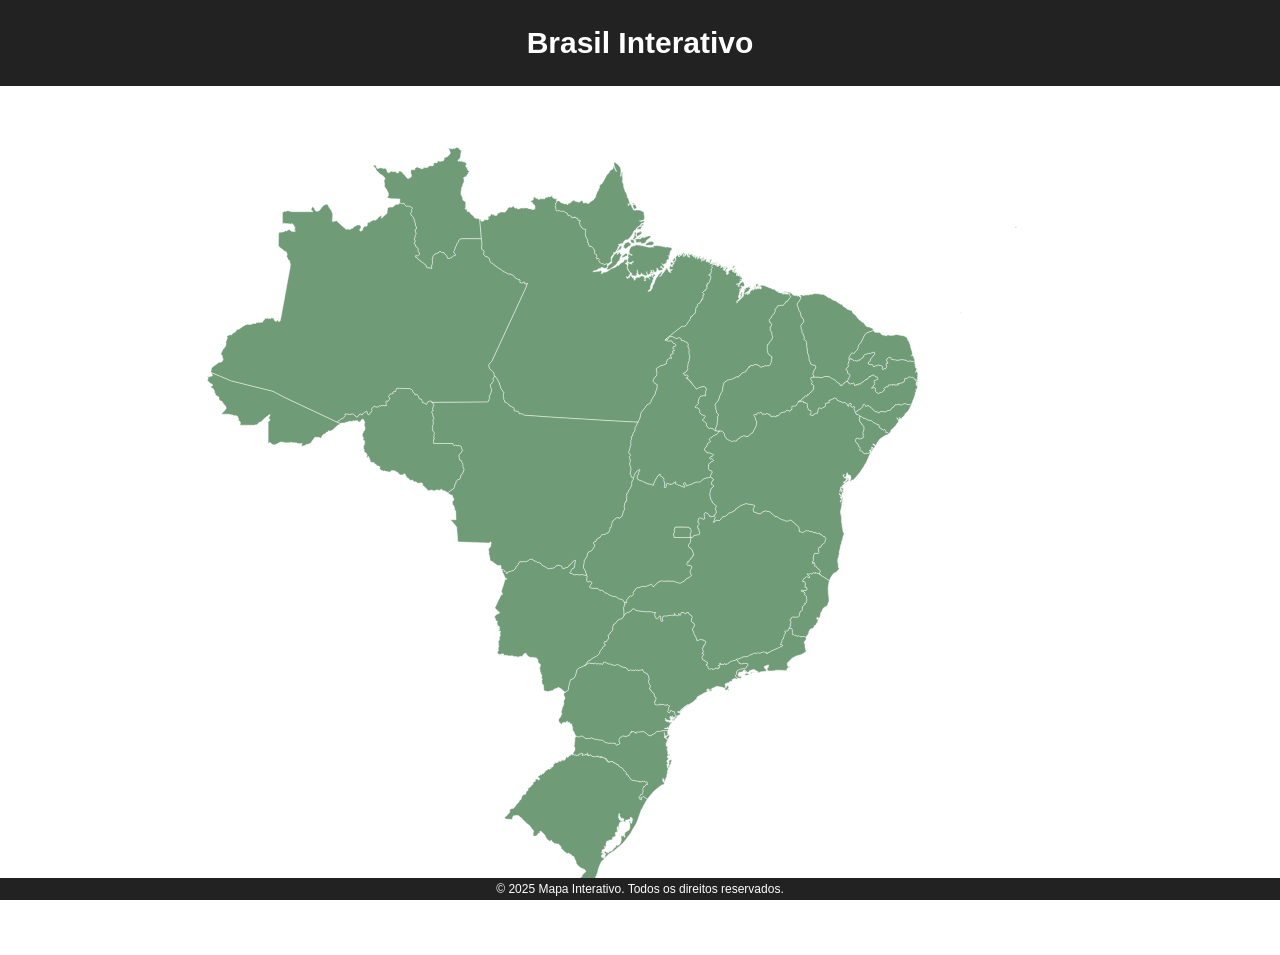
==== index.html @ a33f7a23 "Adicionando projeto no GITHUB" ====
<!DOCTYPE html>
<html lang="en">
<head>
    <meta charset="UTF-8">
    <meta name="viewport" content="width=device-width, initial-scale=1.0">
    <title>Projeto Interativo</title>
    <link rel="stylesheet" href="style.css">
</head>
<body>

    <header>
        <nav>
             <h1>Brasil Interativo</h1>
        </nav>
    </header>

    <main>
        <section class="mapa">
            <h2></h2>
        </section>

        <section class="mapas">
            <svg baseprofile="tiny" fill="#6f9c76" height="912" stroke="#ffffff" stroke-linecap="round" stroke-linejoin="round" stroke-width=".5" version="1.2" viewbox="0 0 1000 912" width="1000" xmlns="http://www.w3.org/2000/svg">
 <g id="features">
  <path d="M451.8 716.4l0 0.1 0.2 0 0.2-0.1 0.1-0.1 0.2-0.1 0.4-0.1 0.2 0 0.1 0.2 0.1 0.2 0.1 0.2 0.1 0.1 0.2 0 0.2 0 0.2 0 0.5-0.3 0.2-0.2 0.1-0.1 0.2 0 0.3 0.3 0.1 0.5 0.1 0.6 0.4-0.1 0.5-0.6 0.4-0.2 0.4 0.1 1 0.3 0.3 0 0.1-0.4 0-0.6 0-0.5 0.3-0.3 0.2 0.1 0.1 0.2 0.2 0.2 0.1 0.1 0.2 0 0.3-0.2 0.2-0.1 0.3-0.1 0.3-0.4 0.4-0.7 0.8 0.5 0.4 0.2 0.5 0 0.2 0.3-0.3 0.7-0.5 1.1 0.5 0 0.9-0.6 0.6-0.2 0.2 0.1 0.4 0.3 0.2 0 0.2-0.1 0.2-0.3 0.1-0.7 0.5 0.6 0.3 0.1 0.5 0 0.3-0.3 0.2-0.3 0-0.4 0.2-0.4 0.3-0.3 0.4-0.1 0.3 0.1 0 0.2-0.3 0.4-0.1 0.2-0.1 0.2 0.1 0.3 0.2 0.1 0.2-0.1 0.1-0.1 0.2 0.3 0.1 0.3-0.2 0.4-0.2 0.3 0 0.2 0 0.2 0.2 0.2 0.1 0 0.2-0.1 0.1-0.2 0.1-0.3 0.1-0.2 0.4-0.6 0 0.2 0.1 0.5 0.2 0.2 0.4-0.1 0.3-0.3 0.2-0.3 0.3-0.2 0.5 0 0.2 0.4 0.1 0.5 0.4 0.2 0.5 0 0.3 0.3 0.6 0.6 0.2-0.3 0.2 0 0.2 0.2 0.1 0.3 0.1 0.3 0.2-0.1 0.2-0.3 0.1-0.1 0.3 0 0.4 0.1 0.4 0.1 0.2-0.1 0.6-0.2 0.3-0.1 0.3-0.1 0.1 0 0.1 0 0.1 0.2 0.1 0.1 0.6 0.2 0.3 0 0.1-0.3 0.1-0.2 0.1-0.2 0.1-0.2 0.2-0.1 0.2 0 0 0.1 0 0.1 0 0.1 0.2 0.3 0.2 0.4 0.2 0.3 0.1-0.3 0-0.1-0.1-0.1 0-0.1 0.1-0.2 0.1 0 0.1 0.1 0.1 0.1 0.1 0.2 0.1 0.6 0.1 0.1 0.1-0.1 0.3-0.1 0.3 0 0.2 0 0.2 0.2 0.1 0.1 0.1 0.1 0.3-0.1-0.1-0.5 0-0.3 0.2-0.2 0.5-0.1 0.4 0.2 0.2 0.2-0.1 0.2-0.4 0.1 0 0.1 0.1 0.4 0.3 0.4 0.3 0.2 0.6-0.8 0.5-0.4 0.2 0.1 0.2 0.5 0.4 0 0.4 0 0.2 0.2-0.1 0.4 0 0.2 0.3 0 1.5 0 0.1 0 0 0.3 0.2 0.4 0.9 0.2 0.3 0.4-0.7 0-0.3 0-0.3 0.2 1.2 0.6 0.5 0.5-0.6 0.4 0.3 0.1 0.2-0.1 0.2-0.1 0.2-0.2 0.1 0.4 0.1 0.7 0.2 0.4 0.4 0.1 0.1-0.2 0.2-0.8 0.1 0.1 0.1 0.1 0.1 0.2-0.2 0.4 0 0.1 0.5 0.1 0.4 0.1 0.6 0-0.1-0.5 0.1-0.3 0.4 0 0.4 0 0.1 0.1 0.2 0.2 0.2 0.2 0.2-0.1 0.2-0.4 0.2-0.2 0.2-0.1 0.2 0.1 0.1 0.2 0 0.2 0.1 0.1 0.3 0.2 0.1 0 0.1-0.2 0.1-0.2 0.3-0.1 0.1 0.3 0.1 0.4 0 0.3 0.1 0.1 0.7-0.3 0.1 0.1-0.2 0.5 0 0.2 0.3 0.3 0.4-0.1 0.4-0.1 0.4-0.1 0.5 0.1 0.2 0.2 0.1 0.3 0.2 0.5 0.2 0.2 0.2 0 0.1 0 0.2 0.2 0.2 0.1 0 0.2 0 0.2 0.2 0.2 0.5-0.5 0.3-0.2 0.2 0.4 0.1 0.6 0.3 0.1 0.3 0 0.4 0.2 0 0.2 0 0.2-0.1 0.2-0.1 0.2 0.1 0.1 0.4 0.1 0.1 0.2 0.7 0.7 0.2 0.1 0.2 0 0.2-0.1 0.2 0 0.3 0.1 0.5 0.5 0.6 0.2 0.3 0.3 0.5 0.2 0.1 0.1 0 0.1 0 0.2 0.5 0.7 0.8 1.4 0.5 0.5 0.5-0.1 0.3 0.3 0.6 0.8 0.6 0.6 0.1 0.3 0 0.5-0.2 0.3 0 0.2 0.3 0.1 0.1 0.1 0.1 0.3-0.1 0.3 0.1 0.2 0.2 0.2 0.2-0.1 0.2-0.1 0.1-0.1 0.3 0.1 0.1 0.2 0.2 0.1 0.2-0.1 0.4 0.5 0.4 1.4 0.2 0.4 0.2 0.2 0.5 0.3 0.2 0.2 0.2 0.2 0.2 0.6 0.7 0.9 0.4 0.6 0 0.2 0.2 0.1 0.7 0.2 0.8 0.6 0.2-0.1 0.3-0.2 0.3 0 0.3 0 0.2 0.1 0.4 0.3 0.2 0.1 1.2 0 0.5 0.2 0.3 0.4 0.3-0.2 0.3 0 2 0.2 0.4 0.2 0.4 0.4 0.3 0.2 0.3 0 0.1-0.3 0-0.4 0.2-0.3 0.2 0.1 0.1 0.2 0 0.3 0.1 0.1 0.2 0 0.4 0.1 0.5 0.1 0.2 0 0.2 0 0.3-0.1 0.4-0.3 0.6-0.3 0.2 0.1 0.2 0.1 0.2 0.3 0.1 0 0.1-0.1 0.3-0.1 0.7-0.3 0.2 0 0.2 0.2 0.1 0.1 0.1 0.3 0.1 0.2 0.3 0.2 0.3 0.1 0.8 0 0.1-0.1 0.1-0.2 0.1-0.3 0.1 0 0.1 0.1 0.3 0.6 0.1 0.2 0.5 0.4 0.1 0.1-0.1 0.1-0.2 0.1 0 0.1 0 0.2 0 0.2 0.4 0.8-0.1 0.3-0.2 0.1-0.2 0.1-0.1 0-0.1-0.1-0.1 0-0.2-0.1-0.2-0.1-0.1 0-0.1 0-0.1 0-0.1 0.1-0.1 0.1-0.2 0.1 0 0.1-0.7 1.2-0.2 0.3-0.1 0.2-0.3 0-0.1 0.1-0.2 0.1-0.1 0.1-0.3 0.4-0.1 0.1-0.1 0-0.1-0.1 0-0.1 0-0.1 0-0.1-0.1-0.1-0.1 0.1 0 0.1-0.1 0.1 0 0.1 0 0.3 0 0.1 0.1 0.2-0.1 0.1-0.1 0.2-0.1 0.1-0.2 0.1-0.1 0.1 0 0.1-0.1 0.1 0 0.1-0.2 0.9 0 0.6 0.3 2.1 0 0.3-0.1 0.2-0.3 0.8-0.1 0.6-0.1 0.2-0.5 0.4 0 0.1 0 0.1 0 0.3 0 0.3 0 0.1-0.1 0.1-0.1 0.1-0.1 0-0.1-0.1-0.1 0-0.1 0.1-0.1 0.1-0.1 0.1-0.1 0-0.1-0.1-0.1-0.3-0.1-0.1-0.1 0-0.1 0.1-0.1 0.2-0.1 0.3-0.2 0.3-0.3 0.4-0.6 0.6-0.4 0.3-0.1 0-0.1 0.2 0 0.2 0.1 0.4 0 0.4-0.1 0.7 0 0.1 0 0.2 0 0.1 0.1 0.2 0.2 0.2 0.2 0.1 1.1 0.3 0.1 0.1 0.2 0.1 0.2 0.4 0.1 0.1 0.1 0 0.1 0 0.2-0.1 0.1-0.3 0-0.2 0-0.2 0-0.1-0.1-0.2-0.1-0.1 0-0.1-0.2-0.2-0.7-0.5-0.1-0.1 0-0.1 0-0.1 0.1-0.1 0.2-0.1 0.9-0.2 0.2-0.1 0.4-0.3 0.1 0 0.1 0 0.4 0 0.1-0.1 0.1-0.3 0.1-0.1 0.1-0.1 0.5 0.1 1.2 0.5 0.1 0.1 0.2 0.1 0.8 1 0.4 0.2 0.6 0.2 0.2 0 0.1 0.1 0.1 0.1 0.1 0.2 0.1 0.3 0.1 0.1 0.3 0-1.9 2.8-1 2-1.5 2.4-1.3 3-1 1.2-3.2 9-0.9 2.8-1.3 3.2-5.5 9.2-0.1 0.4-0.1 0.3-2.5 3.8-2.1 2.3-1.1 1.8-3.1 3.8-2.3 2.4-3.5 2.9-4.8 4.1-6.1 3.7-0.5 0.5-2.9 3.7-0.7 1.2-0.2 0.2-0.1-0.5 0.1-0.6 0.5-0.8 0.1-0.4 0.2-0.5 0.1-0.6-0.2-0.4-0.3-0.5 0.3-0.3 0.4-0.2 0.2-0.4-0.2-0.7-1.3-1.5 0-0.7 0.8-0.5 0.9 0.4 1.6 1.1 0.9 0 0.9-0.4 0.4-0.6-0.4-0.6 1-0.2 0.8 0 0.8 0 0.8-0.6 2.1-2.4 0.3-0.7 0.7-0.5 0.1-0.4 0.2-0.6 0.3 0.2 0.5 0.8 0.2-0.1-0.1-0.4-0.2-0.9 0.1-0.4 0.2-0.6 0.3-0.4 0.2-0.3 0.2 0.8 0.7 0.2 0.9-0.2 0.6-0.4 0.3-0.3 0.6-0.4 0.3-0.2 0.7-1.1 0.6-1.4 0.4-1.7 0.1-1.7-0.4-1.5 0.1-0.4 0.1-1 0.1-0.3 0.1-0.3 0.4 0.1 0.8 0.3 0.3-0.1 0.7-0.3 0.3-0.1 0.3 0 0.2 0.2 0 1.3 0.1 0.2 0.1 0.1 0.2-0.1 0.2-0.1 0.1-0.1 0-0.3 0.1-0.3 0.3-0.1 0.2-0.1 0.1-0.1-0.1-0.2-0.1-0.1-0.3 0.1-0.2-0.1-0.3-0.7 0.2-0.8 0.3-1 0.1-1-0.3-0.5-0.1-0.2 0-0.2 0.3 0.1 0.2 0.1 0.2 0 0.6 0 0.3-0.2 1.6-1.3 0.8-0.2 0.3-0.2 0.4-0.2 0.2-0.3 0.8-1.6 0.3-1.9-0.2-4.2-0.1-0.4-0.4-0.9-0.2-0.7-0.1-0.2 0-0.2 0.4-0.2 0.2 0 0.2 0 0.2 0.4 0.7 0.5 0 0.2-0.1 0.1-0.1 0.2 0 0.2 0.1 0.4 0.2 0.4 0.3 0.4 0.3 0.3 0.7-0.6 0.2-0.2-0.1-0.4-0.1-0.6 0.1-0.2 0.3-0.5 0.3-1.3 0-0.7 0-0.6-0.1-0.4-0.8-0.4-0.1-0.1-0.2-0.6-0.1-0.2-0.2-0.2-0.2 0-0.3 0-0.2 0.1-0.5 0.6-0.1 0.1 0 0.2 0 0.1 0.2 0 0.2 0.2 0.1 0.2 0 0.3-0.2 0.3-0.2 0.3-0.4 0.1-1.4 0-0.3 0-0.3 0.2-0.1 0.5-1.2-0.1-0.4 0-0.4-0.2-0.3 0.2-0.2 0.4-0.2 0.4 0 0.7 0 0.4 0.3 0.9-0.4-0.2-1-0.8-0.4-0.2-0.3-0.1-0.3-0.2-0.1-0.4 0-0.3 0-0.1 0.2-0.3 0.1-0.2 0.1-0.2 0.1-0.1 0.1-0.2-0.1-0.4-0.1-0.4-0.3-0.1-0.2 0.2-0.1 0-0.1-0.6-0.5-0.1-0.5 0.2-0.2 0.1-0.2 0.2-0.3-0.2-0.7-0.6 0.1-0.3-0.2-0.2-0.6-0.3-0.2 0-0.2 0-0.1 0-0.1-0.1 0.1-0.2 0.3-0.3 0-0.2 0-0.4-0.2-0.3-0.3-0.2-0.1-0.2 0-0.4 0.2-0.7 0-0.5-0.4 0.2-0.1-0.3 0-0.5-0.2-0.2-0.2 0.1 0 0.1 0 0.2 0 0.2-0.4 0.8-0.1 0.1 0.1 0.2 0.1 0 0.1 0.1 0 0.2-0.1 0.2 0 0.1 0 0.5-0.1 0.3-0.1 0.2-0.1 0.2 0 0.2 0.1 0.3 0 0.2 0 0.3-0.4 0.6 0.2 0 0.4-0.1 0.2 0 0.1 0 0.4 0.6-0.6 0.6 0.3 0.4 0.6 0.2 0.2 0.4 0.2-0.2 0.4-0.4 0.1-0.1 0.1 0.3 0.1 0.3 0 0.6 0.1 0.6 0.5 0 1-0.3 0.4-0.1 0.1 0.2-0.1 0.3-0.1 0.5-0.1 0.2-0.2 0.1-0.2 0.2-0.2 0-0.1 0-0.3-0.2-0.1-0.1-0.8 0.1-0.6 0.6-0.4 0.9-0.6 1.8-0.2 1 0 1 0.1 1 0.3 1.5 0.1 0.5-0.1 0.6-0.3 0.4-0.3 0-0.3-0.6 0.5-0.1 0-0.6-0.5-1.4-0.2-0.9-0.2-0.2-0.5 0-0.4 0.2-0.1 0.4 0 2.7 0.1 0.4 0.3 0.9 0 0.6 0 0.5-0.1 0.2-0.9-0.1-0.5 0-0.4 0.2-0.2 0.3-0.2 0.5-0.2 1 0.1 1.1 0.2 0.9 0.6 0.7-2.6 0.9-0.4 0-0.6 0.3-0.4 0.8-0.2 0.9 0 0.8 0.3 0.3 0 0.1-0.3 0.1-0.2-0.1-0.3-0.1-0.2 0-0.2 0.1-0.3 0.2-0.5 0.1-0.9-0.1-0.3 0-0.5 0.2-0.4 0.2-0.3 0.7-0.5 0-0.4-0.1-0.5 0-0.1 0.1-0.1 0.2-0.1 0.1-0.3 0.1-0.2 0.1 0 0.2 0.1 0.2 0.2 0.1 0.1 0.1-0.1 0.2-0.8 0.6-0.1 0.1-0.1 0.3-0.1 0.5 0.1 1.5 0 0.3-0.1 0.5 0 0.3 0.1 0.3 0.2 0.3 0.1 0.2-0.4 1.2 0 0.3-0.1 0.2-0.1-0.2-0.2-0.5-0.1-0.7-0.1-0.1-0.1-0.3-0.1-0.1-0.2 0-0.2-0.2-0.2-0.1-0.2 0.1-0.2 0.2 0 0.3 0.1 0.7 0.2 0 0.3-0.1 0.3 0.1 0.1 0.3-0.1 0.5-0.3 0.6-0.3 0.3-0.3 0.3-2.2 0.8-0.3 0.3-0.1 0.6 0 0.2 0.2 0.5 0 0.2 0 0.2-0.1 0.2-0.1 0.2 0 0.3-0.5 0 0 0.5 0.2 0.4 0.5-0.2 0.5 0.6 0.1 0.1 0.1 0.1 0.4 0.1 0.2 0 0.1 0.2 0.1 0.1 0.1 0.2-0.1 0.3-0.2 0-0.4-0.1-0.2 0.1-0.4 0.2-0.4 0.2-0.4 0.2-0.2 0.4 0 0.8-0.1 0.5-0.1 0.4 0.6-0.1 0.3 0.1 0 0.3-0.5 0.3 0.5 0.1 0.6-0.1 0.6-0.4 0.2-0.3 0.1-0.3 0.3-0.2 0.3-0.1 0.3 0 0.2 0.1 0 0.2-0.3 0.3-1 0.6-0.4 0.6 0.2 0.5 0.4-0.1 0.7-0.9 0.3-0.3-0.2 0.9-0.1 0.4 0.2 0.7 0 0.3-0.7 0.3-2 1.8-0.5 0.7-2.5 5.2-1.3 4.4-0.6 2.8-3 7.2-0.5 0.9-2 2.7-1.5 1.7-2.1 2-3.4 3-2.1 2.2-1.4 1.4-2.3 1.5-0.6 0.1-0.3-0.3-0.1-0.4-0.2-0.4-0.4-0.3-0.3 0-0.3 0.1-0.5 0-0.5-1 0-2.2 0.5-3.9-0.5-3.7 0-1.7 0.4-1.1 0.1-0.6 0-0.1 0.6-0.7 0.7-0.6 2.4-1.7 0.3-0.2 0.1-0.5 0.1-0.9 0.1-0.4 0.6-0.6 1.3-1 0.5-0.5 0.4-0.5 0.7-0.6 0.2-0.4 0.1-0.4-0.2-0.4-1.3-1.4-0.3-0.2-0.7-0.3-0.6-0.4-0.7 0-0.3-0.2-0.9-0.5-1.1-0.4-1.2-1.3-1.3-0.9-0.5-0.5-0.4-0.6-0.3-0.6-0.2-0.3-0.5-0.4-0.2-0.4-0.1-0.4-0.1-1.2-0.1-0.8-0.3-0.6-1-1.6-0.6-1.3 0-0.9-0.1-0.3-0.3-0.2-1.2-0.3-0.5-0.3-0.3-0.2-0.2-0.3-0.1-0.2-0.1-0.3-0.1-0.2-0.2-0.3-0.6-0.4-0.3-0.1-0.3-0.1-0.7-0.1-0.2-0.1-0.2-0.1-0.1-0.4-0.2-0.1-0.3-0.3-0.4-0.2-0.4 0-0.4 0.1-0.3 0.4-0.2 0.2-0.2 0-0.5-0.3-1-0.9-1.1-0.8-1.4-1.3-0.6-0.7-0.6-0.6-0.7-0.5-0.5-0.5-0.1-0.2-0.2-0.5 0-1-0.1-0.4-0.3-0.4-0.3-0.3-1-0.9-0.3-0.3-0.3-0.7-0.3-0.3-0.3-0.1-0.7 0-3.3-0.5-0.6-0.2-0.3-0.2-0.2-0.3-0.3-0.3-0.2-0.2-0.8-0.4-0.6-0.6-0.5-0.7-0.4-0.6-0.3-0.4-0.3 0.1-0.4 0.7-0.2 0.4-0.3 0.2-0.3-0.1-0.4-0.3-1-0.8-0.3-0.3-0.8-0.3-0.4-0.2-0.3-0.4-0.1-0.4-0.3-1-0.3-0.3-0.6-0.5-0.2-0.2-0.2-0.4-0.1-0.8-0.1-0.4-0.3-0.5-1.5-1.6-0.9-0.9-0.4-0.5-0.4-0.3-0.7-0.4-0.6-0.7-0.4-0.1-0.4 0.1-0.3 0.3-0.1 0.4 0.1 1-0.1 0.4-0.2 0.3-0.5-0.1-0.5-0.1-0.4 0.1-0.2 0.3-0.3 0.8-0.1 0.4-0.3 0.2-0.8 0.6-0.3 0.2-0.1 0.1-0.1 0.2-0.1 0.1-0.1 0.1-0.2 0.1-0.5 0-0.7 0.1-1.3-0.1-0.5 0.1-0.1-0.2-0.1-0.2 0-0.5 0.1-1 0-1.6 0.1-0.5 0.3-0.6 0.1-0.7-0.1-0.7-0.3-0.7-1.3-1-0.3-0.4-0.7-1.3-0.1-0.2-0.2-0.2-0.4-0.3-0.2-0.1-0.1-0.3-0.1-0.2-0.1-0.3-0.6-0.7-0.4-0.4-0.7-0.4-1.2-1-0.9-0.5-0.2-0.2-0.3-0.4-0.5-0.8-0.4-0.4-1-0.7-0.4-0.3-0.2-0.2-0.8-0.8-0.1-0.3-0.2-0.2-0.2-0.1-0.2 0-0.2 0-0.2-0.1-0.3-0.2 0-0.1 0.1-0.3-0.1-0.4-0.2-0.4-0.3-0.3-0.3-0.2-0.7-0.3-1.2-0.9-0.2-0.2-0.4-0.6-0.7-0.5-0.8 0-0.7 0.1-1-0.3-0.4 0.1-0.7 0.1-0.2 0.1-0.4 0.2-0.2 0-0.4-0.2-0.2 0-0.5 0.3-0.5 0.7-0.5 0.7-0.1 0.6-0.1 0.8-0.4 0.6-0.6 0.5-0.6 0.1-0.2 0-0.2-0.3-0.2-0.1-0.1 0.1-0.2 0.3-0.2 0-0.3-0.1-0.2-0.2-0.2-0.2-0.4 0-0.3 0.1-0.5 0.5-0.2 0.1-0.3-0.1-0.3-0.5-0.2-0.1-0.5 0-0.9 0.1-0.5 0-0.6-0.4-0.4-1.3-0.4-0.3-0.1-0.2 0.8-0.1 0.4-0.2 0.9-0.6 1.9-2.4 1.7-1.4 0.2-0.3 0.2-2.7 0.3-0.8 0.6-0.5 0.9-0.4 0.8-0.1 0.9 0 0.4-0.1 0.4-0.4 1.5-1.6 0.1-0.2 0.1-0.2 0.6-0.7 0.3-0.8 0.3-0.3 0.7-0.7 0.2-0.2 0.2-0.3 1.5-1.4 0.1-0.2 0.1-0.2 0.1-0.3 0.1-0.2 0.3-0.2 0.1-0.2 0-0.3 0-0.2 0.1-0.2 0.1-0.2 0.2-0.1 0.1-0.2 0.8-0.3 0.2-0.2 0.4-0.3 0.2-0.4 0.3-1 0.2-0.5-0.1-0.3 0-0.3 0.1-0.3 0.2-0.3 0.5-0.8 0.7-0.7 0.7-0.5 0.7-0.4 1.4-0.3 0.3-0.2 0.3-0.5 0-0.4 0-0.9 0.4-0.9 1.4-0.9 0.5-0.8 0.1-1.9 0.2-0.4 0.4-0.2 0.9-0.2 0.7-0.4 1.6-2.2 1.3-0.9 0.4-0.6 0-0.9 0-0.4 0-0.4 0.2-0.3 0.6-0.2 0.6-0.3 0.7 0 0.1-0.1 0.2-0.1 0.1-0.1 0-0.2 0-1.1-0.1-0.2-0.1-0.4 0.4-0.4 0.9-0.4 0.6 0.2 0.8 0.1 0.8 0.2 0.3 0.4 0.1 0.5 0.2 0.1 0.2-0.2 0.2-0.3 0.1-0.3 0.3-1.1-0.3-0.6-0.2-0.2-0.3-0.2-0.2 0-0.8-0.4-0.3-0.2-0.1-0.6 0.5-0.3 1.3-0.5 0.8-0.8 0.2-0.1 0.2-0.2 0-0.1 0.1-0.3 0.3-0.3 0.4 0.1 0.1 0.1 0 0.2 0 0.2 0.3 0.1 0.2 0 0.1-0.2 0-0.1 0.1-0.2 0.1-0.1 0.3-0.2 0.1-0.1 0.2-0.5 0.1-0.2 0.2-0.1 0.2 0.1 0 0.1 0.2 0.1 0.2 0 0.5-0.2 0.1-0.2 0.9-1 0.1-0.2 0.1-0.2 0-0.5 0-0.2 0.1-0.1 0.1 0 0.2 0 0.5-0.2 0.1-0.4 0-0.4 0.3-0.3 0.3 0 0.4 0.1 0.2 0.1 0.2-0.1 0.8-0.6 0.2-0.4 0.3-0.3 0.4-0.2 0.3 0.1 0.4 0.4 0.5 0.1 0.1-0.6 0.1-0.2 0.1 0 0.5 0 0.2-0.1 0.4 0.2 0.4 0 0-0.2-0.3-0.5-0.6-0.5-0.2-0.4 0.4-0.2 0.4 0.1 0.3 0.2 0.4 0.1 0.5-0.1 1-0.9 0.4-0.2 0.1-0.2 0.1-0.5 0.1-1 0-0.8 0.2-0.1 0.5 0 0.4-0.2 0.1-0.5 0.1-0.6 0.1-0.4 0.2-0.2 0.3-0.2 0.2-0.1 0.2 0.2-0.1 0.1-0.1 0.2 0 0.1 0.1 0 0 0.1 0.2 0.1 0 0.1 0.1 0 0.9-0.3 0.2 0 0.4 0.1 0.2-0.1 0.2-0.1 0.1-0.1 0-0.2 0-0.3 0-0.2 0.2-0.2 0.1 0 0.1 0.1 0.1 0.4 0.2 0.1 0.3-0.3 0.2-0.4 0.1-0.4 0.1-0.3 0.1-0.2 0.2-0.1 0.1 0 0.2 0 0.1 0.1 0.1 0 0.2 0.5 0 0.1 0.3 0.1 0.2 0 1.3-0.4 0.4-0.3 0-0.3-0.4-0.5 0.1-0.2 0.3-0.1 0.9 0 0.3 0 0.2 0.3 0 0.5 0.1 0.2 0.2 0 0.2-0.2 0.1-0.2 0-0.2 0-0.7 0.3 0.2 0.2 0.3 0.3 0.2 0.4 0 0.1-0.1 0.2-0.1 0.1-0.3 0-0.2 0.1-0.2 0.3 0 0.2-0.1 0.1-0.1 0.1-0.1-0.1-0.5 0.1-0.2 0.1-0.1 0.1-0.2 0.6-1.6 0.2-0.4 0.3 0.2 0.2 0.2-0.1 0.5 0.6 0.2 0.8-0.1 1.4-1.7 0.2-0.4 0.1-0.1 0.2 0 0.1 0.1 0.2 0.1 0.4-0.1 0-0.3-0.1-0.3 0-0.3 0.3-0.1 0.2 0.1 0.3 0.3 0.3 0 0.2-0.2 0.2-0.7 0.2-0.2 0.2 0.2 0.3 0.3 0.1 0.4 0.2 0.1z" id="BRRS" name="Rio Grande do Sul">
  </path>
  <path d="M348.5 121.2l2 21.9-18.1-0.1-5.1 0.2-0.5 0.2-0.1 0.1 0 0.2 0 0.2-0.2 0.2-0.1 0.2-0.2 0.2-0.4 0.2-0.2 0.1-0.2 0.1-0.2 0.2-0.1 0.1-0.1 0.2 0 0.3 0.1 0.2 0 0.2-0.1 0.2-0.7 1.2-0.8 0.9-0.1 0.2-0.1 0.2-0.1 0.2-0.2 0.4-0.1 0.2-0.1 0.7 0 0.2-0.1 0.2-0.7 1-0.3 0.3-0.1 0.2-0.1 0.2 0 1-0.1 0.2 0 0.2-0.3 0.6-0.2 0.4-0.3 0.6-0.1 0.2-0.1 0.4 0 0.3-0.3 0.3 0 0.2-0.1 0.2-0.2 0.8 0 0.1 0.1 0.2 0.1 0.4 0.1 0.2 0.1 0.2 1.2 1.3 0.1 0.1 0.1 0.2 0 0.3 0 0.2 0 0.2 0 0.2-0.2 0.1-0.1 0.2-0.2 0.1-0.2 0-0.7 0.2-0.6 0.2-1.3 0.4-0.1 0.1-0.1 0.2-0.1 0.2-0.1 0.1-0.1 0.1-0.1 0.2 0 0.1-0.1 0.4-0.1 0.2-0.1 0.2-0.2 0.1-0.2 0-0.6-0.1-0.4 0.1-0.3 0-0.2 0 0 0.1-0.1 0.1-0.2 0.1-0.1 0.1-0.2 0.1-0.2 0-0.5-0.1-1.3-0.1-0.2-0.1-0.2-0.2-0.1-0.2 0-0.3 0.1-0.4-0.1-0.1-0.1-0.2-0.1-0.1-0.1-0.5-0.6-1-0.1-0.2-0.6-0.5-0.5-0.5-0.3-0.2-0.2-0.2-0.2-0.1-0.2-0.2-0.1-0.3-0.2-0.5-0.1-0.2-0.2-0.1-0.3-0.1-0.8 0-0.2 0-1.1-0.3-0.2-0.1-0.1-0.1-0.4-0.4-0.1 0-0.1-0.1-0.2-0.1-0.3 0-0.2 0-0.7 0.1-0.2 0-0.4 0-0.1 0-0.1 0-0.1 0.1-0.1 0.1-0.1 0.4-0.1 0.2-0.1 0.2-0.1 0.1-0.2 0.1-0.1 0.1-1.6 0.6-0.8 0.2-0.2 0.1-1.4 0.7-0.2 0.1-0.1 0.2-0.1 0.1-0.2 0.4-0.1 0.2-0.1 0.1-0.4 0.4-0.2 0.2-0.1 0.1-0.1 0.2-0.1 0.7-0.2 1.2 0 0.2-0.5 0.9-0.1 0.5 0 0.2 0 0.5 0.4 1.6 0.1 0.2-0.1 0.2-0.1 0.2-0.1 0.2-0.1 0.1 0 0.3 0 0.2 0.1 0.7-0.1 0.3-0.3 1.3-0.6 1.3 0 0.2 0 0.3 0.4 2.1 0 0.3-0.2-0.1-0.2 0-0.4-0.1-0.8-0.2-0.5 0-0.1 0-0.2-0.1-0.2-0.1-0.3-0.4-0.1-0.1-0.2-0.1-0.4 0.2-0.9 0.4-0.1 0-0.2 0-0.1 0-0.2 0-0.1 0-0.1-0.1-0.1-0.1-0.1 0-0.1-0.2-1.1-2.5-0.1 0-0.2-0.2-0.1-0.1-0.1 0-0.1-0.1-0.2 0-0.2-0.1-0.1-0.3-0.4-0.6-0.2-0.4-0.2-0.2-0.1-0.1-0.9-0.5-1.2-0.9-0.2-0.1-0.2-0.1-0.4 0-0.2-0.1-0.2-0.1-0.1-0.1-0.8-1.3-0.3-0.2-0.3-0.1-0.2 0-0.3-0.2-0.4-0.2-1.4-1.4-0.4-0.7-0.3-0.3-0.1-0.1-0.2-0.1-1-0.3-0.2-0.1-0.1-0.1 0-0.1-0.1-0.3 0-0.3 0-0.3 0.1-0.7 0-0.2 0.1 0 0.2-0.1 0.2 0 0.8 0.3 0.2 0 0.4 0.2 0.2 0.1 0.2 0 0.2-0.1 0.1-0.2 0.2-0.3 0.1-0.2 0.4-0.2 0.1-0.1 0.4-0.5 0.1-0.2 0.1-0.2 0-0.3-0.3-1.8-0.2-0.2-0.1-0.1 0-0.1-0.5-0.3-0.1-0.1-0.2-0.2-0.1-0.2 0-0.4 0.2-0.9 0-0.6-0.1-0.5-0.1-0.3-0.1-0.3-0.5-0.8-0.2-0.2-0.2-0.2-0.6-0.2-0.2-0.2-0.2-0.1-0.2-0.3-0.2-0.4-0.3-1.3-0.2-0.4-0.3-0.4-0.2-0.3-0.5-0.5-0.2-0.2-0.1-0.5 0-0.4 0.1-0.2 0.2-0.1 0.2-0.1 0.2-0.1 0.1-0.2 0.4-1.1 0-0.2-0.1-0.3-0.5-0.6-0.1-0.2-0.1-0.3 0-1.4 0-0.2 0.1-0.3 0.5-0.8 0.1-0.2 0.1-0.2 0-0.3-0.3-1.1 0.1-0.2 0-0.2 0.1-0.2 0.2-0.1 0.3-0.3 0.1-0.2 0.1-0.1 0.2-0.4 0.1-0.5 0-0.2-0.1-0.4-1-2.8-0.2-0.4 0-0.3 0.1-0.2 0.1-0.2 0.2-0.1 0.2-0.2 0.3-0.1 0.3-0.3 0.5-0.3 0.3-0.4 0-0.4-0.2-0.6-0.9-1.8-0.2-0.4-0.1-2-0.1-0.4-0.6-1 0-0.3-0.1-0.2 0-0.6-1.2-3.6 0-0.2 0-0.3 0-0.2-0.2-0.4-0.4-0.4-0.4-0.3-0.2-0.2-0.2-0.1-0.2-0.1-0.3-0.2-0.2-0.3-0.3-0.4-0.4-0.7-0.7-1 0-0.3 0.1-0.3 0.3-0.3 0.1-0.2 0.2-0.7 0.1-0.2 0.6-0.3 0.1-0.2 0-0.2-0.1-0.7-0.3-0.8 0-0.2 0-0.3 0.1-0.2 0.2-0.2 0.5-0.7 0-0.2 0.1-0.3-0.1-0.2-0.1-0.2-0.1-0.3-0.3-0.1-0.2-0.2-0.7-0.2-1.2-0.7-0.5-0.2-0.3 0-0.7 0-0.2 0-0.4-0.1-0.3 0-0.2 0-0.4 0.1-0.3 0-0.3 0-0.6-0.3-0.3-0.2-0.5-0.3-0.7-0.8-0.3-0.3-0.1-0.3-0.1-0.2 0-0.5-0.1-0.2-0.2-0.1-0.5 0-0.3 0-0.3 0.1-0.6 0.2-0.2 0.1-0.2 0-0.3 0-0.5 0-0.3-0.1-0.6-0.4-0.7-0.7-0.2-0.2-0.1-0.2 0.2-0.6 0.1-0.3-0.1-1.4 0.1-0.3 0.2-0.6 0-0.1-0.1-0.2-0.4-0.2-2.5-0.1-1.3-0.2-0.6 0-1.6 0-0.4 0-1.3 0.1-1.3 0-2.4-0.6-1.2-0.2-0.3 0.1-0.1 0-0.4-0.1-0.1-0.4-0.1-0.4 0.2-0.5 0.8-1.4 0.1-0.4 0-1.1 0.2-0.5 0-0.2-0.1-0.2-0.2-0.4-0.4-1.1-0.1-0.3-0.7-1.4-0.6-1-0.1-0.3-0.4-0.5-0.3-0.3-0.7-1.3-0.1-0.2-0.5-0.6-0.4-0.7 0-0.3 0-0.5 0.2-1.7-0.1-0.6 0-0.3-0.2-0.9-0.3-1.6 0-0.5 0.2-0.4 0.6-0.7 0.1-0.4 0.1-0.3 0-0.8-0.4-0.6-0.2-0.3-0.8-0.7-1.1-1.3-0.1-0.1-0.4-0.2-0.3-0.3-0.7-0.2-0.5-0.3-0.1-0.1-0.2-0.1-0.1 0-1.9-1.5-0.7-1.1-0.2-0.1-0.2-0.2-0.2-0.3-0.3-0.2-0.6-0.5-0.4-0.5-0.1-0.1-0.1-0.1-0.2-0.5-0.2-0.5-0.3-0.5-0.3-0.8-0.1-0.4-0.3-0.3-0.5-0.3-0.4-0.1-0.1-0.1-0.2-0.2-0.3-0.4 0-0.4 0-0.5 0.2-0.3 0-0.1 0.3-0.2 0.5 0 0.4-0.1 0.9 0.5 0.8 0.8 0.2 0.2-0.4 0.1-0.1 0-0.1 0-0.2 0 0.1 0.2 0.1 0.1 0.1 0.1 0 0.1 0.1 0.1 0 0.1 0.1 0 0.1 0.1 0 0.2 0.1 0 0.1 0.1 0 0.2 0 0.2 0.1 0.1 0.1 0.2 0.1 0.1 0.2 0.1 0.2 0.1 0.5 0.2 0.2 0 0.3-0.1 0.2 0 0.3-0.1 0.1 0 0.3-0.1 0.4-0.2 0.1-0.1 0.1 0 0.2-0.1 0.1 0.1 0.1 0 0-0.1 0-0.1 0.8-0.1 0.1 0 0.2 0 0.1 0 0 0.1 0.1 0.1 0 0.1 0 0.1 0.1 0 0.2-0.1 0.3-0.1 0.1-0.1 0.1 0 0.1 0.1 0.2 0 0.1 0 0.2 0.1 0.2 0 0.1 0.1 0.1 0.1 0.1 0.1 0.2 0 0 0.1-0.1 0.2 0 0.1 0 0.1 0.1 0 0.1 0.1 0.2 0 0.1-0.2 0.2 0 0.1-0.1 0.1 0-0.1-0.1-0.1-0.1-0.1-0.1 0-0.2 0.1-0.1 0.1-0.1 0.1 0 0.1 0.1 0.1 0 0.1 0.1 0.2 0.1 0.1 0 0.2 0 0.1 0 0.1 0.1 0.2 0.1 0.3 0.1 0.1 0 0.1 0.1 0.1 0 0.1 0 0.2 0 0.1 0 0.1-0.1 0.1-0.1 0.4 0.3 0 0.1 0 0.2 0.1 0.2 0.1 0.1 0.1 0 0 0.1 0.3 0.7 0.3 1.4 0.3 0.8 0.6 0.6 0.3 0 0.2 0.3 0.3 0.1 0.5-0.1 0.4-0.3 0.1 0 0.1-0.1 0.4-0.3 0.3-0.3 0.1-0.1 0.3-0.1 0.5-0.2 0.2-0.2 0.4 0 0.8 0.3 0.4 0.1 0.7 0 0.6-0.1 0.4-0.1 0.2-0.1 0.2 0 0.9 0.2 1.4 1.2 0.9 0.4 0.2 0.1 0.3 0 0.3-0.1 0.4-0.3 0.2-0.3 0.1-0.1 0.1-0.3 0.2-0.4 0-0.5 0.3-0.3 0.3-0.1 0.3 0 0.5 0.2 1.3 0.7 0.7 0.7 1.2 1.6 1.2 0.9 2.2 2.6 0.2 0.4 0.3 0.3 0.2 0.2 0 0.1 0.2 0.1 0.1 0.1 0.2 0.2 0.1 0.1 0.3 0.1 0.3 0.1 0.4 0 0.4 0 0.3 0 0.2-0.1 0.1-0.1 0.1-0.1 0-0.1 0-0.1 0.4-0.4 0.1 0 0.2 0 0.1 0 0.2-0.1 0.2 0 0.2 0 0.2-0.1 0.2-0.3 0.2-0.3 0.1-0.2 0.1-0.3 0-0.2 0.2-0.1 0.1-0.4 0-0.1-0.1-0.2-0.1-0.8 0-0.6-0.1-0.3-0.2-0.1-0.1-0.2-0.1-0.2 0-0.5 0.1-0.2 0-0.2-0.2-0.1-0.1-0.3-0.1 0 0-0.1 0-0.3 0-0.3 0-0.2 0.2-0.2 0.1-0.1 0.2-0.2 0.1-0.1 0-0.2 0-0.2 0-0.1-0.2-0.2-0.1-0.1 0.1-0.3 0.1-0.1 0.2-0.3 0.2-0.1 0.2 0 0.2 0.1 0.3 0 0.2-0.1 0.2 0 0.3-0.1 0.1 0 1.1 0.2 0.3 0.1 0.1 0.1 0.2 0.1 0.2 0 0.1 0 0.1 0 0-0.1 0-0.1 0-0.2 0.2-0.1 0.1-0.2 0-0.3-0.1-0.2-0.1-0.2 0-0.2 0.1-0.1 0.1-0.1 0.1-0.2 0.1-0.1 0.3-0.1 0.1-0.1 0.3 0 0.2 0 0.2-0.2 0.1-0.1 0.2-0.1 0-0.2-0.1-0.1 0.1-0.1 0.1-0.1 0.1 0 0.1-0.1 0.2 0 0.1 0 0.4 0 0.3 0.1 0.2 0.2 0.1 0 0.3 0 0.2 0.2 0.2 0.2 0.3 0.1 0.4 0.2 0.2 0 0.5 0.1 0.1 0 1.3 0.5 0.1 0.1 0.2 0.1 0.1 0.1 0.3 0 0.4 0.1 0.2 0.1 0.3 0 0.2-0.2 0.2-0.2 0.1-0.2 0.1-0.1 0.1-0.1 0.3 0 0.1 0 0.2-0.3 0-0.2 0.3-0.2 0.3 0.1 0.1-0.1 0.2-0.1 0.2-0.1 0.3-0.1 0.1 0 0.2 0 0.1 0.1 0.2 0.2 0.1 0.1 0.1 0.2 0.3 0.1 0.1 0 0.3-0.1 0.1-0.2 0.1 0 0.4-0.1 0.2 0 0.2 0 0.1-0.1 0.3-0.2 0 0.1 0.1 0 0.2 0.1 0.1 0 0.2-0.2 0.1-0.2 0.2-0.3 0.1-0.2 0.1-0.2 0.1-0.2 0.1-0.1 0.1-0.1 0.1-0.1 0.1-0.1 0.1 0 0.1 0 0.1-0.1 0.1 0 0.4 0 0.1 0 0.1 0.1 0.1-0.1-0.1-0.1 0-0.1 0.1 0 0.2 0.1 0.1 0 0.2 0 0.1-0.1 0.1 0 0.5 0.2 0.1 0.1 0.1 0.1 0.1 0 0.1-0.1 0.1-0.1 0.1 0 0.3-0.1 0.1 0 0.2 0.1 0.2 0 0.2 0 0.2 0 0.3-0.1 0.1-0.1 0.2-0.1 0.1-0.2 0.2-0.1 0.1-0.2 0.2-0.4-0.1-0.5-0.1-0.5 0.1-0.2 0-0.1 0.1-0.2 0.1-0.3 0.1-0.1 0-0.1 0.1 0 0.7-0.3 0.4-0.1 1.2 0.1 0.1 0 0.3 0.1 0.1 0.1 0.1 0 0.5-0.3 0.1-0.1 0.2-0.1 0.3-0.3 0.1 0 0.1-0.1 0.1 0 0.1-0.1 0-0.1-0.2-0.1-0.2-0.3-0.2-0.2-0.1-0.1-0.1 0-0.2-0.2 0.2-0.3 0.3 0 1.2 0.1 0.4 0.1 0.7 0.4 0.3 0 0.1 0 0.2 0.2 0.1 0.1 0.4-0.1 0.2-0.3 0.2-0.1 0.1 0 0.2-0.1 0.4 0 0.1 0 0.1-0.1 0.6-0.1 0.3 0.1 0.3 0.1 0.2-0.1 0.2-0.1 0.2-0.2 0-0.2 0.4-0.5 0.2-0.1 0.2 0 0.1-0.2 0-0.4-0.1-0.4 0.1-0.4 0.1-0.2 0.1-0.1 0-0.1 0.4-0.9 0-0.1 0.3 0 0.2 0 0.4-0.1 0.4-0.1 0.4-0.3 0.1-0.1 0.3-0.1 0.1 0 0.3-0.1 0.3 0 0.2-0.1 0.2-0.1 0.2-0.2 0.2-0.3 0.1-0.1 0.3-0.2 0.2-0.2 0.1-0.1 0.2-0.2 0.7-0.8 0.1-0.2 0.1-0.1 0.1-0.1 0.3-0.4 0.2-0.5 0.2-0.1 0.1-0.1 0.1-0.1 0-0.1 0-0.2-0.2-0.6-0.1-0.3-1.3-3.5-0.4-0.3 0-0.1-0.6-0.2-0.4 0 0-0.1 0.8-0.1 0.4-0.1 1.2 0.1 0.2 0.1 0.3 0.1 0.2 0.1 0.2 0.1 0.3 0 1.2-0.1 0.4 0.1 0.1 0.1 0.1 0.1 0.2 0.1 0.1 0 0.2-0.1 0.3-0.4 0.1-0.1 0.4-0.1 0.9 0.3 0.5 0 0.3-0.2 0.9-0.9 0.3-0.1 0.9-0.3 0.2 0.1 0.2 0.5 0.3 0.3 0.9-0.4 0.2 0.3 0.6 1.4 0.1 0.1 0.2 0.3 0.5 0.3 0.8 0.5 0.6 0.3 0 0.6-0.3 1.2 0 0.8-0.1 0.4-0.2 0.3-0.1 0.6 0 1.2-0.3 0.9 0.1 0.9-0.1 0.4-0.1 0.3-0.2 0.4-0.6 0.8-0.1 0.3 0 0.2 0 0.2-0.1 0.2-0.2 0.2-0.2 0-0.4 0-0.1 0.1-0.6 0.5-0.1 0.4 0.1 0.4 0.3 0.3 0.3 0.2 0.2 0 0.2 0 0.1-0.1 0.1-0.2 0.1-0.2 0.2 0 0.2 0.1 0.1 0.2 0.1 0.4 0.2 0 0.4-0.1 0.4 0 0.4 0.1 0.3 0.1 0.1-0.2 0.1-0.1 0.2-0.1 0.2 0 0.2 0.1 0.2 0.1 0.3 0.4 0.1 0.1 0.2-0.1 0.4-0.1 0.2 0 0.1 0 0 0.3 0 0.1 0.1 0 0.2 0 0.1 0.1 0.5 0.1 0.1-0.1 0.2-0.2 0.3 0.4 1.1 0.7 0.2 0.1 0.2 0.2 0.1 0.2 0.3 0.1 0.2 0 0.1 0 0 0.2 0 0.2-0.2 0.5-0.6 0.7-0.3 0.4 0.1 0 0.2 0.3 0 0.1 0 0.1-0.2 0.3-0.1 0.1 0 0.4 0 0.1 0 0.3 0.3 0.5 0.3 0.2 0.9 0.3 0.4 0.3-0.1 0.3-0.2 0.4 0 0.4 0.1 0.3 0.7 0.7 0.3 0.5 0.1 0.1 0.1 0.1 0 0.5 0.1 0.1 0.2 0 0.7 0.1 0.2 0.1 0.1 0.2 0.1 0.2-0.1 0.1-0.1 0.1-0.2 0-0.3 0.2-0.4 0.4-0.3 0.5-0.1 0.4 0 0.4 0.1 0.3 0 0.3-0.4 0.3-0.9 0.4-0.2 0.3-0.2 0.5 0 0.2 0 0.2 0 0.2-0.1 0.2-0.2 0.1-0.4 0.2-0.8 0.7-1.7 0.6-0.5 0.6 0 0.6 0.3 0.4 0.4 0.4 0.2 0.6-0.4 0.8 0 0.3 0.3-0.1-0.1 1 0.1 0.1 0.1 0.3 0 0.1-0.1 0.1-0.2 0.1-0.1 0-0.1 0-0.2 0.7-0.5 0.8-0.1 0.2-0.3 0.9-0.1 0.2-0.1 0.2-0.2 0.1 0 0.3 0.1 0.1 0.2 0.2 0 0.1 0 0.1-0.3 0-0.1 0.1 0.1 0.1 0.1 0.2 0 0.2 0 0.1-0.1 0.1-0.2 0-0.1 0.1-0.5 0.9-0.2 0.5-0.1 0.5 0.1 1.1-0.1 0.4-0.4 1.7-0.1 3.3 0 0.4 0.7 1.2 0 0.1-0.1 0.3 0.1 0.1 0.2 0.1 0.1 0.1 0.2 0.3 0 0.2 0 0.2 0.1 0.4 0.5 1.3 0.1 0.3 0 0.4 0 0.2 0.1 0.2-0.3 0.4 0 0.1 0.2 0.4 0.4 0.3 0.8 0.4 0.6 0.6 0.3 0.1 0.2 0 0.4 0 0.1 0.1 0.5 0.5 0 0.7-0.1 0.7 0 0.8 0.2 0.6 0 0.2-0.1 0.2-0.2 0.3-0.1 0.3 0.1 0.2 0.2 0.4 0.1 0.3-0.1 0.1-0.1 0.4 0 0.1 0 0.6 0 0.1-0.1 0.3-0.2 0.4-0.1 0.2 0 0.3 0 0.4 0.1 0.5 0.2 0.2 0.3 0 0.4-0.2 0.2 0.1 0.8 0.2 0.2 0.1 0.1 0 0.1 0 0 0.3-0.4 0.8-0.3 0.4 0 0.2 0.4 0.4 0.2 0.2 0.2 0.1 0.3 0 0.4 0 0.3-0.1 0.4 0 0.4 0.1 0.4 0.4 0.6 0.9 0.3 0.4 0.6 0.5 0.2 0.2 0.4 0.7 0.2 0.2 0.1 0.1 0.3 0 0.1 0.1 0 0.1 0.2 0.3 0.1 0.1 0.2 0 0.4-0.1 0.2 0.1 0.2 0.3 0.1 0.3 0.1 0.4 0.3 0.2 0.2 0.2 0.4 1 0.3 0.3 0.3 0.2 1.3 0.4 3.4 0.6 0.8 0.3z" id="BRRR" name="Roraima">
  </path>
  <path d="M433 98.2l0.6 0.5 0.2 0.3 0 0.5 0 0.4 0.3 1.5 0.1 0.4 0 0.2-0.2 0.3-0.1 0.2-0.3 0.9-0.1 0.1-0.1 0.1-0.1 0.1-0.3 0-0.1 0.1-0.1 0.2-0.1 0.4 0 0.2 0 0.2 0.1 0.1 0.1 0 0 0.1 0.3 0.2 0.1 0.1 0 0.1 0.1 0.3 0 0.2 0 0.1 0 0.1-0.1 0.1-0.1 0.1-0.4 0.3-0.1 0.1-0.1 0.1-0.1 0.2 0 0.1 0.1 0.1 0.3 0.1 0.1 0 0.1 0.1 0 0.2 0.1 0.2 0 0.2 0 1.5 0 0.1 0.1 0.3 0.1 1.4 0.1 0.2 0.1 0.2 0.2 0.3 0.1 0 0.1 0 0.2 0 0.1 0 0.1 0 0.1 0.1 0.1 0 0.1 0 0.6 0 0.1-0.1 0.3-0.1 0.2-0.1 0.7-0.1 0.2 0 0.1 0 0.1 0.1 0.3 0.2 0.2 0 0.6 0.2 0.1 0 0.1 0.1 0.2 0.1 0.1 0.1 0.1-0.1 0.2 0 0.3-0.1 0.2 0 0.1-0.1 0.1 0 0.1 0.1 0.1 0 0.1 0 0.2-0.1 0.1-0.1 0.1 0.1 0.4 0.2 0.1 0 0.1 0 0.1-0.1 0.1-0.1 0.1 0 0.1 0 0.1 0 0.2 0.2 0.1 0 0.2 0.1 0.3 0.2 0.1 0 0.1 0 0.1 0.1 0.2 0.1 0.2 0.2 0.1 0.1 0.1 0.1 0.1 0 0.2 0.1 0 0.1 0.1 0.1 0.1 0 0.1 0.1 0.1 0 0.2 0.1 0.3 0.2 0.2 0.3 0.2 0.1 0.1 0 0.1-0.2 0.1 0 0.1 0.1 0.4 0.2 0.2 0.2 0.1 0.2 0 0.2 0.1 0.1 0.1 0 0.1 0 0.3 0 0.1 0 0 0.1 0 0.1-0.1 0.1-0.1 0.1 0 0.1 0.1 0.2 0.1 0.2 0.2 0.3 0.1 0.1 0.1 0.1 0 0.1-0.1 0.1 0 0.2 0.1 0.2 0 0.1 0.2 0.1 0.1 0 0.2 0 0.4 0 0.1-0.1 0.1 0 0.3-0.2 0.1-0.1 0.1 0 0.1 0 0.1 0 0.1 0.1 0.1 0.1 0.1 0.1 0.1 0.2 0.1 0.1 0.4 0.2 0.1 0.1 0.1 0.2 0.1 0 0.1 0.1 0.1 0 0.1 0.1 0 0.1 0 0.2 0.1 0.1 0.1 0 0.3 0.2 0.1 0.1 0.1 0.1-0.1 0.2 0.1 0.1 0.1 0 0.4 0 0.1 0.1 0 0.1 0 0.1 0 0.1 0.1 0 0.3 0 0.2 0 0-0.1 0.1-0.1-0.1-0.1 0-0.1 0-0.1 0-0.1 0.2-0.1 0.2 0.1 0.1 0.1 0.4 0 0.2 0.2 0.1 0.1 0.2 0 0.1 0 0-0.1 0.2-0.2 0-0.1 0-0.2 0-0.1 0-0.1 0.1-0.1 0.1 0 0.1 0 0.2 0.1 0 0.1-0.1 0.1 0 0.1 0.1 0 0.2 0.1 0.1 0 0.1 0 0.1 0 0.1 0 0.1-0.1 0-0.1 0.1 0 0.1-0.1 0.1 0 0.1 0.1 0 0.1 0 0.1 0 0.1 0 0.3 0 0.1 0 0.2 0.1 0.2 0 0.1 0.1 0 0.1 0 0.1 0 0.2-0.1 0.2-0.1 0.1 0 0.1 0 0.2 0 0.1 0 0.1 0 0.3 0.2 0.1 0 0.2-0.1 0.2 0.1 0.1 0.1 0 0.1 0 0.1-0.1 0.1-0.1 0.1-0.1 0.1 0 0.1 0 0.1 0 0.1 0.1 0.2 0.3 0.4 0 0.1 0.1 0.1-0.1 0.1 0 0.1 0 0.1-0.1 0.1 0 0.1 0 0.1 0.1 0.1 0.1 0 0.2 0 0.8-0.2 0.5-0.2 0.2 0 0.1 0 0.2 0.1 0.1 0.1 0.1 0.1 0 0.1 0 0.2 0.1 0.1 0.1 0.2 0.2 0.4 0 0.1 0 0.1 0 0.1-0.1 0.1-0.5 0.2-0.3 0-0.1 0-0.1 0.1 0 0.1 0 0.1-0.1 0.3 0 0.2 0.1 0.5 0.1 0.1 0.5 1.1 0 0.1 0 0.1 0 0.2-0.1 0.1 0.1 0.1 0.2 0.3 0 0.1 0 0.6 0.1 0.3 0.1 0.2 0.1 0.1 0.3 0.4 0.8 0.5 0.1 0.2 0.1 0.1 0.2 0.3 0.1 0.4 0.3 0.4 0.3 0.4 0.4 0.2 0.3 0.2 0.9 0.3 1.8 0.3 0.2 0.1 0 0.1 0.1 0.1 0 0.1 0.1 0.3 0 0.5 0 0.2-0.3 1.2-0.1 0.5 0 0.4 0 0.2-0.2 0.6 0 0.1 0 0.2 0 0.2 0.2 0.4 0 0.3 0 0.5 0 1.1 0.1 0.3 0.9 1.9 0.1 0.2 0.1 0.1 0.5 0.4 0 0.1 0.1 0.1 0 0.1 0.1 0.5 0.1 0.4 0.4 0.8 0.1 0.4 0 0.3 0 0.2 0 0.4-0.2 0.8 0.1 0.1 0 0.1 0.4 0.9 0.4 0.3 1 3.2 0.1 0.3 0.4 0.2 0.3 0 0.1 0 0.1 0 0.1 0 0.1 0 0.7-0.4 0.1 0 0.2 0 0.1 0.1 0.2 0.2 0.1 0.1 0.1 0.1 0.1 0.3 1.7 1.7 0 0.1 0.3 0.6 0.1 0.2 0.1 0.1 0.7 0.6 0.2 0.1 0.1 0.2 0 1.5-0.1 0.3-0.1 0.4 0 0.3 0 0.2 0 0.3 0.1 0.2 0.3 0.8 0.1 0.1 0.1 0.2 0.1 0 0.1 0.1 0.1 0 0.3 0 0.2 0 0.3 0.1 0.3 0.2 0.1 0.2 0.1 0.1 0 0.2 0.1 0.7 0 0.1 0.2 0.7 0.1 0.1 0 0.2 0 0.2-0.1 0.2-0.1 0.2 0 0.2-0.1 0.1 0 0.1 0 0.2 0.2 0.3 0 0.1 0 0.1 0 0.1-0.1 0.2-0.1 0.1 0 0.2 0 0.1 0.1 0.2 0 0.1 0.1 0 0.1 0 0.1 0 1.2-0.4 0.1 0 0.2 0 0.1 0 0.1 0 0.1 0 0.1 0.1 0.1 0.1 0.4 0.3 0.1 0.2 0.1 0.1 0 0.2 0 0.1 0 0.2 0 0.1 0 0.1-0.3 0.3-0.1 0.1 0 0.2 0 0.2 0.3 0.5 0 0.1 0 0.4 0 0.2 0.2 0.5 0.1 0.1 0.1 0.1 0.3 0.1 0.4 0.2 0.1 0 0.2 0.2 0.6 0.7 0.1 0.1 0.1 0 0.4 0.2 0.1 0 2.2 0.2 0.2 0 0.1 0.1 0.3 0.1 0.1 0.2 0.1 0.1 0.3 0.6 0.1 0.2 0.1 0 0.1 0 0.1 0 0-0.1 0.1-0.1 0-0.1 0-0.4 0-0.1 0.1-0.1 0.1-0.1 0.1 0 0.1-0.1 0.1 0 0.2 0 0.2 0.1 0.1 0 0.1 0 0.1-0.1 0.1-0.1 0.1-0.3 0.1-0.1 0.1 0 0.2 0.2 0.1 0.1 0.1 0 0.1 0 0.1-0.1 0.1 0 0.2 0 0.4 0.1 0 0.1-0.4 0.4 0 0.9 0.3 1.7-0.1 0.4-0.3 0.2-0.6 0.5-0.6 0.7-0.3 0.1-1.1 0.1-0.5-0.1-1.3-0.4-0.3-0.2-0.2-0.3-0.4-0.2-0.3-0.1-0.5 0.1-0.2 0.1-0.6 0.6-0.2 0.2-0.4 0-0.5 0.3-1.4 0.3-0.4 0.2-0.4 0.2-0.3 0.3-0.2 0.3-0.2 0.3-1.7 0.7-0.3 0-0.9 0.1-1.3 0.4-0.3 0.1-0.1 0.2-0.1 0.1 0 0.2 0 0.3 0 0.2 0.2 0 0.2-0.1 0.2 0 0.4-0.1 1.3-0.3 3.5-0.2 1.6-0.3 0.3-0.1 0.7-0.4 0.3-0.2 0.3 0.2 0.2 0.3 0.2 0.4 0.1 0.5 0.1 0.2 0 0.1 0 0.3-0.1 0.2-0.3 0.4-0.1 0.2-0.1 0.4 0 0.4 0.3 0.2 0.5-0.3 0.3 0 0.1 0 0-0.1 0.1-0.2 0-0.1 0.7-0.7 0.4-0.2 0.4-0.1 0.9 0 0.1 0 0.3-0.2 0.2-0.1 0.2 0 0.5 0.1 0.2-0.1 0.9-0.2 0.9-0.5 4.9-3.4 1.5-0.3 0.4-0.2 0.4-0.2 1.5-0.5 0.4-0.3 0.5-0.3 0.4-0.4 0.2-0.5 0.2-0.3 0.4-0.3 1-0.1 0 0.1-0.1 0.1-0.1 0-0.1 0.1-0.1 0.2 0.4-0.1 0.5-0.2 0.4-0.2 0.3-0.3 0.3-0.3 0.5-0.8 0.3-0.4 0.5-0.4 0.6-0.4 2.6-1.3 0.5-0.5 0.3-0.6-0.1-0.3-0.2-0.3-0.1-0.4 0.3-0.3 0.4 0 0.4 0.6 0.4 0.1 0-0.1-0.2-0.2-0.1-0.2 0-0.2 0.2-0.2 0.3-0.1 0.9 0.2 0.6-0.1 0.2 0 0.3 0.2 0.1 0.3 0 0.3-0.1 0.7 0.1 0.9-0.1 0.3-0.1 0.3-0.2 0.1-0.3 0.1-0.2 0.2-0.5 0.7-0.2 0.1-0.2 0.1-0.3 0.1-0.6 0 2.2 1.4 0.3 0.3 0.2 0.4 0.1 0.4-0.2 1.2 0 1.2 0.1 0.1 0.1 0.1 0.2 0.2 0 0.2-0.1 0.2-0.1 0.3 0 0.2 0.2 0.4 0.6 0.9 0.2 0.8 0.3 0.3 1.3 1.1 0.2 0.4 0.2 1.3 0.1 0.5 0.2 0.4-0.4 0.5-0.4 0-0.9-0.5 0.2 0.4 0.2 0.2 0.2 0.4-0.2 0.7-0.4 0.2-0.4 0.2-0.2 0.4 0 0.4-0.4 0.3-0.6 0-0.4-0.3-0.4-0.4-0.5-0.2-0.1 0.3-0.1 0.2 0.2 0.1 0.2 0.4 0.4 0.1 0 0.5 0.2 0.5 0.2 0.1 0.3 0.1-0.1-0.4-0.1-0.3 0.2-0.2 0.5 0.1 1.1-0.1 0.5-0.2 0.2-0.1 0.1-0.4 0-0.3 0-0.4 0.2-0.2 0.2-0.3 0.2-0.4 0.2-0.1 0.5 0.2 0.5 0 0.3 0.6 0.6 0.9 0.3 0.4 0.5 0.3 0.4 0.1 0.3 0 0.3 0 0.2 0 0 0.2 0 0.2-0.3 0.4-0.1 0.2 0.3-0.2 0.3-0.5 0.2-0.1 0.1 0.2-0.1 0.2 0 0.2-0.2 0.1-0.1 0.2 0.1 0.2 0.2 0.4 0.2 0.7 0.1 0.3 0.3 0.2 0.1-0.5 0.1-0.2 0.2-0.2 0.3-0.2 0-0.2 0-0.2 0.1-0.2 0-0.3 0.2-0.2 0.5-0.5 0.6-0.6 0.6-0.3 0.6 0.2 0.4-0.1 0.5 0 0.5 0.1 0.4 0.3 0.1-0.7 0.4-0.4 0.5-0.3 1.8-0.5 0.4 0 0.5 0 0.5 0.2 0.4 0.2 1.2 0.7 0.1 0.2 0 0.3 0 0.3-0.5 0.9 0.4-0.4 0.3-0.4 0.1 0.4 0.1 0.4 0 0.4-0.1 0.5-0.1 0.4-0.5 0.8-0.1 0.4 0.2 0 0.4-0.8 0.1 0 0.1 0.3 0.2 0.4 0.3 0.3 0.2 0.2-0.3-1-0.2-1 0-1.6-0.2-0.4 0-0.1 0.3 0.1 0.1 0.2-0.1 0.6 0.2-0.4 0.1-0.3 0.2-0.3 0.5-0.1 0.5 0.1 0.2 0.1 0.2 0.3 0.3 0.2-0.1-0.3 0.2-0.2 0.2 0.1 0.1 0.3 0.2-0.3 0.4 0 0.4 0.2 0.7 0.7 0.3 0.3 0.2 0.4 0.1 0.5 0.2-0.4-0.2-0.6-0.9-1.1-0.2 0.2-0.1-0.2-0.1-0.3 0.5-0.5 0.7-0.5 0.6-0.2 0.6 0.5 0.3-1.3 0.2-0.3 0.5-0.3 0.4 0 0.2 0.3-0.1 0.5 0.2-0.1 0.3-0.3 0.3-0.1-0.1 0.4-0.5 0.5-0.1 0.3 0 0.4 0.2 0.2 0.2 0.2 0.4 0.2 0.8 0.2 0.1 0.1 0.1 0.5-0.1 0.2-0.1 0.4-0.1 0.3-0.2 0.2 0 0.2 0.2 0-0.1 0.3-0.5 0.4-0.2 0.2-0.1 0.3 0 1.6-0.1 0.2-0.2 0.4-0.1 0.5-0.1 0.1-0.2 0.1-0.2 0.2-0.5 0.8-0.1 0.1 0 0.2-0.1 1 0 0.2-0.1 0.1-0.2 0.2-0.1 0.1 0 0.2-0.1 0.4 0 0.2-0.4 0.5 0 0.2 0 0.2 0.1 0.4 0.1 1.1-0.1 0.4-1.2 1.7-0.2 0.2-0.5 0.1-0.4 0.3-0.3 0.3-0.3 0.4 0.5 0.2 0.9-0.1 1.5-0.6 0.4-0.3 0.1-0.2-0.1-0.3 0.2-0.5 0.1-0.1 0.4-0.2 0.1-0.1 0.1 0 0-0.4 0.1-0.1 0.5-0.5 0.2-0.3 0.1-0.5 0-0.3 0-0.8 0-0.4 0.2-0.5 1.9-3.3 0.4-0.9 0.1-0.7 0.1-0.4 0-0.3 1.4-2.9 0.6-0.8 0.6-0.5 0.1-0.1 0.2-0.1 0.3-0.3 0-0.4 0.3-0.8 0.1-0.6 0.7-0.4 0.8-0.6 0.8-0.8 0.4-0.9 0.5-0.7 0.8-0.1 0.4-0.2 0.6-0.3 0.2-0.2 0.2 0 0 0.1-0.4 0.4-0.3 0.3-0.1 0.4-0.2 0.4-0.1 0.7-0.4 0.2-0.1 0.2-0.2 0.1 0 0.1 0.1 0.3-0.1 0.5-0.2 0.4-0.3 0.4-0.5 0.2-0.3 0.3-0.2 0.4-0.3 0.2 0 0.2 0.3 0 0.3-0.1 0.3-0.2 0.1-0.4 0.6-0.2 0.5-0.3 0.3-0.5 0.1-0.4 0.2-0.2 0.1-0.2 0.2-0.1 0.1-0.1-0.2-0.4 0-0.2 0.2-0.1 0.3-0.2 0.2-0.1 0-0.1 0.2-0.2 0-0.1 0-0.1 0.1 0 0.1 0.1 0.1-0.1 0.2 0 0.1 0 0.1-0.1 0-0.2 0-0.1 1.5-2.2 0-0.1 0-0.1 0.1-0.1 0.1-0.1 0.2 0 0.3-0.2 0.1-0.2 0-0.2 0.4-0.9 0.4-0.7 0.3 0.1 0.2 0.4 0.3 0.4 0.2 0.6 0.6 1.1 0.3 0.4 0.2 0.3 0.2 0.4 0.2 0.3 0.2 0 0.4 0.6 0.3 0.2 0.5 0 0.2 0.1 0.2 0.2 0.2 0.3 0.1 0.2 0.1-0.3 0-0.4-0.1-0.4-0.1-0.3-0.2-0.4-0.7-0.7-0.1-0.5 0.4 0.2 0.3 0.1 0.4 0 1.1-0.3 0.4-0.2 0.3-0.3 0.3-0.3-0.2-0.1-0.6 0.1-0.3 0-0.2-0.1-0.2-0.1-0.2-0.1-0.2 0.2-0.3 0.1-0.4 0-0.5 0-0.4-0.2-0.1-0.3 0-0.3 0.1-0.5 0.2-1.6 0.1-0.9 0.6-0.8 0.4-0.5 0.2 0.3-0.1 0.7 0.1 0.6 0.3 0.1 1.4 0.3 0.1-0.1 0.1-0.4 0.1-0.3 0.1-1 0.3-0.8 0.5-0.4 0.6 0.4-0.1-0.3-0.3-0.2-0.1-0.3 0.1-0.3-0.2-0.1 0.2-0.2 0.2 0.1 0.2 0 0.3-0.1 0.2-0.1-0.2-0.1-0.2 0-0.6 0.1-0.1-0.1-0.2-0.6-0.1-0.5 0.1-0.2 0.2-0.1 1 0 0.4-0.1 0.2-0.1 0.3-0.2 0-0.2 0-0.2 0-0.2 0.2-0.1 0-0.1 0.2-0.3 0.1-0.1 0-0.5 0.1-0.4 0.1 0 0.1-0.1 0.1-0.1 0-0.1-0.1-0.3 0-0.1 0.1-0.5 0-0.3-0.1-0.2-0.1-0.1-0.1-0.1-0.1-0.1 0-0.4 0.1-0.3 0.9-1.1 1.5-1.3 0.2 0.3 0.1 0.1 0.1 0.3 0 0.1-0.1 0.3 0 0.1 0 0.1 0.2 0.1 0.2 0.3 0.6 0.7 0.2 0 0.3-0.8 1.4-0.9 0.2-0.5 0.4 0 0.5 0.2 0.4 0.2-0.1-0.3-0.3-0.2 0-0.6 0-0.6 0.1-0.4 0.1-0.3 0.1-0.2 0.4 0.4 0.3 0.3 0.1 0.4 0 0.4 0.4-0.1 0.5 0.2 0.1 0.5 0.1 0.9-0.2 0.3-0.2 0.2-0.2 0.2 0.1 0.2 0.2 0 1.5-0.7 0.6-0.3 0.3-0.3 0.2-0.3 0.2-0.7 0.2-0.1-0.2-0.5 0.1-0.7 0.2 0.1 0.3 0.2 0.4 0.4-0.1 0.3 0.2 0.2 0.1 0.2 0.1 0.2 0 0.2 0.1 0.2 0.2 0.2 0.3 0.5 0.2 0.3 0 0.4-0.2 0.4 1.4 0 0.3 0.1 0.1 0.6 0.3 0.2 0-0.2 0-0.2 0.1-0.2 0.1-0.2-0.1-0.1-0.1-0.1 0-0.1 0-0.2-0.5-0.2-0.5-0.7-0.2-0.1 0 0.2-0.1 0.2-0.1 0.2-0.2 0.1 0-2.2 0.1-0.3 0.3 0-0.2-0.3 0.3-0.1 0.3-0.2 0.3 0.1 0.3 0.2-0.1 0.1-0.1 0.2-0.1 0.1 0.1 0.3-0.1 0.7 0.2 0.4-0.1-0.2 0.1-0.2 0.1-0.2 0.2-0.1 0 0.3 0.1 0.2 0.2 0.2 0.2 0 0-0.1-0.2-0.1-0.1-0.3 0-0.2 0.2-0.3 0.2 0 0.3 0.1 0.4 0.4 0-0.4-0.1-0.2-0.2-0.1-0.1-0.3 0.3 0.1 0.3-0.1 0.2-0.2 0.3-0.1 0.3 0.1 0 0.3 0 0.4 0 0.3 0.1 0 0.3-0.1 0.1 0.1 0 0.3-0.1 0.3 0.4-0.2 0.1-0.3-0.1-0.3-0.1-0.3 0.9 0.6 0.1 0.2-0.2 0.3-0.1 0.1-0.2-0.3-0.1 0-0.1 0.3-0.1 0.1-0.1 0.1-0.2 0.1 0 0.1 0.2 0.3 0.2 0 0.1-0.3 0.3-0.1 0.3 0.1 0.4 0.2 0-0.3 0-0.1 0.1-0.1 0.1-0.1 0.2 0.3 0 0.3-0.1 0.3-0.2 0.3-0.1 0.1-0.4 0.2 0 0.1 0 0.2 0.2 0 0.2-0.1 0.1-0.2 0.2 0.2 0.2 0.2 0.1 0.2 0.1 0.3 0.1-0.4-0.1-0.4 0-0.4 0.2-0.2 0.1 0.1 0 0.2 0.1 0.1 0.1-0.2-0.1-0.1 0-0.1 0-0.2 0-0.2 0.2-0.2 0-0.1 0.1-0.4 0.1-0.2 0.2-0.1 0.2 0.1 0.1 0.2 0 0.2-0.1 0.2 0.1 0 0 0.1-0.1 0.2 0 0.5-0.1 0.3 0.1 0.1 0.1-0.3 0.1 0.4 0.1 0.3 0.1 0.3 0.3 0-0.2 0.2-0.4 0.3-0.1 0.2 0 0.2 0.3 0.4 0.1 0.2 0.1-0.2 0-0.7 0.1-0.2 0.1-0.2 0.1-0.2 0.2-0.1 0.2 0.1 0-0.4 0.1-0.2 0.1-0.1 0.3 0 0.2-0.1 0.1-0.4 0.2-0.7 0.2 0.3 0 0.5-0.2 1 0.1 0 0.2-0.3 0.2 0.1 0 0.1 0 0.2-0.1 0.2 0.4 0 0 0.1-0.2 0.3 0 0.1 0.1-0.1 0.1 0 0.1 0.3-0.1 0.1-0.3 0.1-0.2 0.2-0.2 0.2-0.1 0.3 0.1 0.3 0.3 0.1 0-0.3-0.1-0.3 0.1-0.2 0.3-0.1 0.4 0.1 0.3-0.1 0-0.3 0.1 0.1 0.1-0.2-0.1-1 0.2 0.1 0.1 0.1 0.1 0.1 0 0.2 0.2 0 0.1-0.1 0-0.1 0.1 0 0.2 0-0.1-0.2-0.1-0.1-0.2-0.1-0.2-0.1 0.3-0.2 0.5-0.7 0.3-0.2 0-0.1-0.2-0.1 0.2 0 0.2 0.1 0.2 0.2 0.1 0.2-0.3 0.1 0 0.1 0.1 0.2 0.2 0.2-0.3 0.1-0.2 0 0 0.1 0.2 0.2-0.1 0.1-0.1 0.1-0.2 0.1 0 0.1 0.2 0 0 0.2 0 0.1-0.1 0.2 0.2 0 0.2-0.1 0.1-0.2 0.1-0.2 0.1 0-0.2 1.1 0 0.1 0.1 0.2 0.2 0.4 0 0.1 0.1-0.3-0.1-0.2 0-0.3 0.2-0.3 0.1 0 0 0.4 0.2-0.1 0.1-0.2 0-0.6 0.2 0.2 0.5 0.7 0.1 0.2-0.1 0.4-0.6 1 0.3-0.3 0.5-0.8 0.3-0.2-0.1-0.2 0.1-0.5 0.1-0.4 0.5 0.1 0.1 0.3 0 0.2 0.1 0.2 0.3 0 0.2 0-0.1-0.2-0.4-0.8 0-0.3 0.4 0 0.5 0.2 0.3 1.1-0.5 0.7-0.1 0.2 0.1 0 0.2-0.1 0.1 0.1-0.1 0.3-0.2 0.2-0.2 0.2-0.3 0-0.2-0.1-0.1-0.4-0.1 0-0.1 0.3-0.2 0.2-0.9 0.6-0.2 0.2-0.2 0.3-0.1 0.4 0.2-0.4 0.4-0.3 0.4-0.3 0.4-0.1 0.1 0 0.4 0 0.6-0.1 0.4-0.1 0.5 0.3 0.3-0.4 0.1-0.4 0.3-0.3 0.6-0.3 0.3-0.3 0.3-0.1 0.2 0.1 0.2-0.2 0.4-0.1 0.4 0 0.2 0.2-0.1 0.3-0.3 0.1-0.5 0.1-0.4 0.3 0.2 0.3-0.1 0.4-0.2 0.2 0 0.2 0.3 0.2-0.1 0.4-0.1 0.4 0.3 0 0.1 0.1-0.3 0.3 0.3 0 0.2 0 0.2-0.1 0-0.2 0.1-0.1 0.2 0.1 0.3 0.1 0.1 0.1 0.3-0.2 0.2-0.4 0.4 0-0.1 0.3 0 0.4 0.1 0.5 0.1 0.1 0.1-0.1 0-0.4 0.1-0.3 0.3-0.2 0.2-0.1 0.1 0.3 0 0.8 0 0.1-0.1 0.4 0 0.2 0.3-0.3 0.1-0.3 0.1-0.4 0-0.6 0.2 0 0.2 0.4 0.5 0.6 0.1 0.3-0.1-0.3-0.3-0.5-0.2-0.3 0-0.1-0.1-0.1 0-0.1 0.4-0.2-0.2-0.2-0.2-0.1 0.1-0.3 0.2-0.3 0.1-0.4 0.3-0.4 0.3-0.3 0.7-0.2 0.6 0.3-0.1 0.7-0.1 0-0.2 0.1-0.3 0.3-0.2 0.5-0.1 0.2 0.3-0.1 0.1 0.1 0 0.2-0.3 0.1 0 0.1 0.1 0.1 0 0.1-0.1 0.1-0.1 0.2 0 0.1 0.2 0.3-1.1 2.2 0.7-0.7 0.2-0.1 0.2 0 0.3 0.1 0.2 0.1 0.4-0.1 0.2-0.5 0.1-0.2 0.2 0 0.1 0.2-0.2 0.8 0 0.3 0.2-0.3 0.2-0.4 0-0.8 0-0.2 0.2-0.2 0.1-0.1 0.2-0.1 0.1 0 0.1 0.2 0 0.1 0.1 0.2 0.3 0.6 0.1 0.4-0.2 0.1-0.2 0.2-0.2 0.3 0 0.4 0.2 0.2-0.8 0.3-0.2 0.2-0.1 0.2-0.1 0.2 0 0.2 0 0.2-0.1 0.1-0.1 0.1-0.2 0.2 0 0.2 0.1 0.3 0.5 0.4 0.2 0.2-0.1 0.4-0.6 0.5-0.1 0.4-0.1 0.5-0.5 0.6-0.1 0.4 0.2 1.2 0.2 0.6-0.1 0.2-0.2 0.1-0.1 0.2-0.1 0.2 0 0.2 0.1 0.3 0 0.9-0.1 0.1-0.3 0.1 0 0.2-0.2 0.3-0.3 0.2-0.8 0.1-0.4 0-0.2 0-0.1 0.2 0.2 0.9 0.1 0.4 0.3 0 0.8-0.2 0.4 0.1 0.3 0.2 0.1 0.3 0 0.4 0 0.1-0.2 0.2 0 0.2 0 0.1 0.1 0.2 0 0.1 0 0.8-0.2 0.9-0.7 1.7-0.4 1.7-0.4 0.7-0.5 0.6-0.6 0.4 0.2 0-0.2 0.1-0.3 0.4-0.2 0-0.3 0-0.2-0.2-0.2 0-0.3 0.1 0 0.1 0.4 0.3-0.1 0.5-0.1 0.4 0 0.3-0.6 0.7-0.1 0.3 0 0.1 0.2-0.1 0.2 0 0.2-0.1 0.2-0.1 0.1 0 0 0.3 0 0.1-0.1 0.2-0.1 0.1-0.1 0.1-0.2 0.1 0 0.5 0.1 0.8 0 0.7-0.1 0.4-0.2 0.2-0.2 0.1-0.2 0-0.5 0.1-0.1 0-0.1 0.2 0 0.2 0.1 0.1 0 0.1-0.3 0.7-0.2 0.2-0.1 0.2-0.4 0.2-0.1 0-0.3 0-0.1 0-0.5 0.4-0.1 0-0.1 0.1-0.2-0.2-0.2 0.5-0.8 0.7-0.1 0.4 0.9 1.4 0.3-0.1 0.1 0.1 0 0.3 0.1 0.3 0.1 0.1 0.2 0 0.1 0 0.1 0.2-0.1 0-0.2 0.1-0.3 0.1-0.1 0.1-0.2 0.2-0.1 0.1 0 0.2 0 0.3-0.5-0.3-0.1 0.5 0.3 1.5 0 0.2-0.1 0.1 0 0.1-0.2 0.1-0.1 0.2-0.2 1.4-0.6 0.8-0.1 0.3-0.1-0.1-0.1-0.1-0.2 0-0.2 0.1 0.2 0-0.3 0.1 0 0.2 0.4 0-0.2 0.4-0.3 0.3-0.5 0.1-0.1 0.2 0 0.2 0.1 0.1 0.2 0-0.1 0.1 0 0.1-0.1 0.1-0.2 0 0 0.1 0 0.1 0 0.1 0 0.1-0.2 0.2-0.4 0.2-0.1 0.2-0.1 0.2-0.1 0.4-0.1 0.2-0.1 0.1-0.3 0-0.2 0-0.1 0-0.2 0-0.2 0.1-0.3 0.3-0.4 0.4-0.2 0.2-0.1 0 0 0.1-0.3 0.2-0.1 0.2 0 0.4 0.1 0.2 0.1 0.2-0.3 0.5-0.1 0.2 0.1 0.2-0.3 0.1 0 0.1 0.1 0.3-0.1 0.2-0.2 0.1-0.2 0.1-0.2 0.1 0.1 0.3-0.1 0-0.4 0.1-0.1 0-0.1 0.2 0 0.1 0 0.1 0 0.2 0.1 0.1 0 0.1-0.1 0.1-0.1 0.2-0.1 0 0 0.2 0 0.4 0 0.2-0.2 0.2 0 0.2 0 0.1 0.1 0.3 0 0.2-0.1 0.4-0.1 0.6-0.3 1.8-0.2 0.7-0.4 0.5-0.3 0.2-0.6 0.4-0.3 0.2-0.5 0.5-0.4 0.7-1.2 1.1-0.2-0.1-0.2 0.1-0.1 0.2-0.1 0.3-0.3-0.2-0.1-0.1-0.2 0.3-0.2 0.5 0 0.5 0 0.3-0.3 0 0.3 0.4-0.2 0.4-0.3 0.4-0.2 0.4 0 0.3 0 0.2 0 0.1-0.1 0.3-0.2 0.1-0.7 0.4-0.3 0.3-0.4 0.5-0.1 0.1-0.1 0.2 0 0.3 0 0.1-0.1 0.1-0.3 0.5-0.1 0.4 0 0.1-0.1 0-0.5 0.6-0.1 0.1-0.1 0.3-0.1 0.1-0.3 0.3-0.1 0.1 0 0.1-0.1 0.3-0.1 0.1-0.4 0.5-1.5 1.2-0.1 0.1-0.3 0-0.5 0-0.1 0-0.3-0.1-0.1-0.1-0.1 0 0-0.1-0.1-0.1-0.1 0-0.2 0.1-0.3 0.1-0.3 0-0.1 0-0.1 0-0.3-0.1-9.1 7.2-9.6 7.8-0.2 0.2 0 0.1 0.4 0.1 0.7 0 1.1 0.7 0.9 0.2 0.3 0.1 0.3 0.1 0.6-0.2 2.6-0.2 0.4 0 0.2 0.2 1 1.8 0.4 0.5 0.6 0.4 0.4 0 0.4 0 0.4 0.1 0.2 0.2 0.1 0.3 0.2 0.3 0.5 0.3 0.2 0.3 0.2 0.4 0 0.4-0.3 0.4-0.6 0.7-0.3 0.2-0.6 0.1-0.8 0-0.4 0.2-0.2 0.4 0.1 1.2 0.1 0.4 0.3 0.5 0.9 0.8 0.1 0.5-0.1 0.4-0.2 0.2-1.3 0.2-0.3 0.2-0.3 0.2-0.1 0.4 0.1 0.6 0.3 0.2 0.4 0.1 0.3 0.3 0 0.9-0.8 0.5-1.8 0.4-0.2 0.3-0.1 0.3 0.1 1.5 0.2 0.8 0.1 0.3 0.2 0.1 0.3 0.3 0.1 0.2 0 0.2 0 0.4-0.2 0.1-1.5-0.4-0.8 0.1-0.5 0.4-1 1-0.6 0.3 0 0.2-0.1 0.2-0.1 0.2-0.6 0.8-0.3 0.4-0.1 0.4 0.1 0.1 0.1 0.3 0.1 0.9-0.1 0.5-0.2 0.4-0.3 0.2-2.7 1.2-0.6 0.4-0.4 0-0.6 0.1-2.3 0.7-0.4 0.3-0.4 0.3-3 1.9-0.4 0.5-0.1 0.8 0.7 2.4 0.1 2.9-0.1 0.4-0.6 1.3-3.2 3.8-0.1 0.5-0.2 0.5 0 1 0.3 0.9 0.6 0.8 0.8 0.7 1.7 1.2 0.8 0.3 0.3 0.2 0.1 0.1 0 0.1-0.1 0.4 0 0.2 0 0.7 0 0.6-0.1 0.4-0.3 0.8-0.1 0.4 0 1.3-0.1 0.3-0.2 0.2-0.1 0.1-0.2 0.2-0.1 0.2 0 0.6-1.5 4.6 0 0.4-0.2 0.3-0.2 0.2-0.6 0.4-0.6 0.5-0.3 0.6-0.6 1.7-0.8 1.2-0.2 0.2-0.6 1.1 0.2 0.2 0 0.3-0.1 0.2-1.1 1.4 0 0.2-0.2 0.5-0.3 0.4-0.4 0.4-0.4 0.2-1.2 0.2-0.4 0.2-1.1 0.9-0.3 0.4-0.2 0.2-0.1 0.2 0 0.2-0.1 0.1-0.4 0.4-0.1 0.2-0.1 0.4-0.3 0.4-0.7 0.8-1.2 1.7-0.4 0.5-0.6 0.5-0.3 0.3-0.1 0.4-0.1 0.2-0.6 0.6-0.4 0.6-0.1 0.2-0.1 0.4-0.1 0.5 0 0.2-0.2 0.4-0.5 1.6-0.1 1.7-0.1 0.4-0.4 0.9-0.2 0.6-0.1 0.4 0 0.2-0.1 0.3-0.1 0.1-0.1 0.1-0.1 0.2-0.3 0.3-0.2 0.1 0 0.2-0.2 0.6-0.4 0.8-0.3 0.5-18.8-1-2.6-0.1-76.4-4.6-27.6-2-0.1 0.2-0.4-0.2-1.2-0.5-0.7-0.6-0.3-0.1-0.9-0.2-0.3-0.2-0.2-0.1-0.2-0.1-0.3-0.1-0.2 0.1-0.2 0-0.5 0.3-0.3 0.1-0.4 0-0.2-0.1-0.2-0.2-0.1-0.2-0.2-0.6-0.1-0.6-0.1-0.3-0.1-0.2-0.1-0.2-0.2-0.2-0.4-0.2-1.4-0.3-0.5-0.1-0.3-0.1-0.3 0.1-0.1 0-0.3 0.1-0.3-0.1-0.6-0.2-0.3-0.3-0.2-0.2-0.1-0.2 0-0.2 0-1.3-0.2-1-0.1-0.2-0.1-0.2-0.2-0.1-1.5-0.6-0.2-0.2-0.2-0.2-0.6-0.3-1.4-0.6-0.2-0.1-1-0.8-0.1-0.2-0.1-0.4-0.2-0.2-0.2-0.2-0.8-0.5-0.4-0.3-0.7-0.7-0.4-0.2-0.2-0.1-1.4-0.4-0.2-0.2-0.1-0.3 0-0.5 0-0.2-0.1-0.5-0.2-0.4-0.1-0.2-0.2-0.2-0.1-0.2-0.2-0.2-0.1-0.2 0-0.3 0.1-0.4 0-0.2-0.2-0.7-0.1-0.2 0.1-0.1 0-0.3-0.1-0.1 0-0.1-0.4-0.6-0.1-0.2 0-0.2 0-0.2 0.1-0.2 0.1-0.3 0-0.2 0-0.9 0-0.4 0.1-0.2 0.1-0.4 0.1-0.2 0-0.6 0.3-0.6-0.1-0.3-0.2-0.3-0.9-0.9-0.2-0.2-0.1-0.2-0.1-0.4-0.1-0.3-0.2-0.2-0.9-1-0.2-0.2-0.1-0.2-0.1-0.2-0.1-0.6-0.3-0.6-0.2-0.5-0.1-0.4 0-0.7-0.1-0.2-0.5-1-0.3-1-0.3-1.5-0.2-0.3-0.2-0.3-0.4-0.4-0.2-0.3-0.1-0.2-0.2-1-0.4-0.8-1.6-2.5-1.6-1.4-0.4-0.4-0.3-0.4-0.1-0.4 0-0.2 0-0.2 0-0.4 0-0.4-0.2-1.1-0.1-0.3-0.5-0.9-0.4-0.3-0.6-0.5-1.1-1.2-0.4-0.3-0.7-0.5-0.3-0.3-0.4-0.5-0.2-0.4-0.3-0.5-0.7-2.1 0-0.4-0.1-0.4 0.1-0.4 0.1-0.5 0.3-0.6 0.3-0.4 0.3-0.3 1.5-1.3 0.2-0.2 0.8-1.3 31-66.9 7.4-16.1 0.1-0.6 0.1-0.4-0.3-0.3-0.1-0.2 0-0.1 0-0.1 0-0.1 0.1-0.1 0.1-0.1 0.2-0.2 0.7-0.3 0.4-0.3 0.2-0.2 0-0.1-1.1 0.3-0.2 0.2-0.2 0.1-0.1 0.1-0.1 0-0.1 0-0.5-0.1-0.3 0-0.5-0.1-0.2-0.1-0.1 0 0-0.1-0.1-0.2 0-0.1 0-0.1 0.2-0.6 0-0.1 0-0.1-0.1-0.2 0-0.2-0.1-0.1-0.1 0-0.1-0.1-0.1 0-0.2 0-0.2 0.1-1 0.3-0.1 0.1-0.9 0.6-0.1 0.1-0.2 0-0.1 0-0.4-0.2-0.5-0.1-0.2 0-0.1-0.1-0.4-0.2-0.2-0.1-0.2-0.1-0.2-0.1-0.1-0.2-0.1-0.3 0-0.2 0-0.3 0.3-1 0.1-0.2 0-0.3-0.1-0.2-0.1-0.1-0.3-0.1-0.2 0-0.5 0.1-0.2 0-0.3 0-0.2-0.1-0.2-0.1-0.2-0.1-1.2-0.9-0.4-0.2-0.8-0.3-0.4-0.1-0.2-0.3-1-1-0.4-0.6-0.2-0.7-0.1-0.1-0.2-0.2-0.5-0.1-0.2-0.1-0.7-0.5-0.3-0.1-0.3 0-0.7 0.1-0.2-0.1-0.1-0.1-0.1-0.3 0-0.4 0-0.2-0.2 0-0.2 0-0.4 0.2-0.4 0.1-0.3 0-0.2 0-0.2-0.1-0.4-0.1-0.2-0.1-0.4-0.1-0.2 0-0.8-0.4-0.3-0.1-0.5-0.4-0.5-0.2-0.6-0.4-0.5-0.3-1.8-0.6-0.2-0.1-0.3-0.2-0.2-0.4-0.1-0.3-0.2-0.1-0.2-0.1-0.4 0-0.3-0.2-0.3-0.3-0.6-0.7-0.4-0.4-0.3-0.2-1.5-0.4-0.2-0.1-0.3-0.3-0.5-0.6-0.3-0.3-0.3-0.2-0.5-0.2-1.5-0.8-0.2-0.2-0.2-0.2-0.2-0.4-0.2-0.3-0.2-0.1-0.4 0-0.2 0-0.2-0.2-0.3-0.2-0.2-0.3-0.8-1.2-0.2-0.2-0.2-0.1-0.2 0-0.4 0-0.2 0-0.2-0.1-0.2-0.1-1.5-1.4-0.2-0.2-0.1-0.3-0.1-0.2-0.1-0.4 0-0.6 0-0.2-0.1-0.3-0.1-0.4-0.1-0.4-0.2-0.8-0.2-0.3-0.2-0.2-0.3-0.1-0.4-0.2-0.1-0.1-1-0.8-0.2-0.2-0.2 0-0.3 0-0.4 0.1-0.3 0-0.2-0.1-1.5-1.4-0.7-0.9-0.2-0.3-0.1-0.3 0-0.6 0.2-0.9 0-0.9 0.1-0.3 0.1-0.3 0.1-0.3-0.1-0.2-0.2-0.4-0.2-0.1-0.2-0.2-1.1-0.4-0.2-0.1-0.2-0.2-0.1-0.1-0.2-0.2 0-0.2-0.2-0.7-0.1-0.6 0.1-2.3 0.1-1.2 0.1-0.2 0-0.5-0.4-6.2-2-21.9 0.1 0.1 0.4 0.2 0.4 0.3 0.3 0.5 0.1 0.4 0.2 0.4 0.5 0.5 0.4 0.1 0.4 0.1 0.3 0 0.4-0.1 0.5-0.2 0.4-0.3 0.3-0.4 0.6-0.8 0.2-0.1 0.3-0.1 2.1 0.2 0.1 0 0.2-0.2 0.1-0.1 0.1 0.1 0.1 0.1 0.1 0.1 0.2 0.1 0.1 0.1 0.2-0.1 0.6-0.9 0.2-0.4-0.1-0.5-0.1-0.4-0.4-0.8-0.1-0.4 0.2-0.3 0.1-0.1 1.5-0.2 0.2-0.1 0.6-0.3 0-0.2-0.1-0.5 0-0.2 0.1-0.1 0.5-0.2 0.2-0.1 0.1-0.3 0.1-0.3 0.2-0.2 0.2-0.2 0.1 0.1 0.2 0.3 0.1 0.1 0.4 0.2 0.4 0.1 0.4 0.1 0.4 0 0.3-0.1 0.2-0.1 0.2 0 0.3 0.2 0.2 0.2 0.1 0.4 0.2 0.2 0.6 0.1 1 0.1 0.8-0.2 0.3-0.4 0.4-0.6 0.1-0.4 0.1-0.3-0.1-0.7-0.1-0.3 0.1-0.1 0.4 0 0.6 0.3 0.3 0 0.4-0.1 0.6-0.5 1.7-0.7 0.6-0.1 0.7 0 1.7 0.3 0.6 0 1-0.3 0.6-0.4 1.3-1.7 0.2-0.4 0.5-1.3 0.2-0.2 0.3-0.1 0.4-0.2 0.4-0.3 0.2-0.3 0.3-0.3 0.5-0.2 0.4 0.1 0.8 0.4 0.4 0.1 1.7-1.1 1-0.4 0.6 0.5 0.1 0.6 0.3 0.4 0.3 0.3 0.6 0.3 0.3 0.1 0.4 0 0.6-0.1 0.5 0 0.1 0.1 0.2 0.2 0.3 0.3 0.2 0.1 1.5 0.2 0.3 0 0.2-0.1 0.9-0.7 0.2 0 0.4 0 0.4 0.1 0.3-0.2 0.3-0.2 0.3-0.1 0.4 0 0.4 0.2 0.2 0.2 0.3 0.2 0.4 0 0.6-0.4 0.9-0.3 1.1 0.3 0.3 0.1 0.3 0 0.6-0.2 0.4 0.1 0.4 0.1 0.7 0.5 0.4 0.1 0.3 0.1 1-0.1 1.3 0.4 1.3 0.5 1.2 0.2 1.4-0.4 0.6-0.6 0.1-0.8-0.1-0.8 0-0.9 0-0.2 0.1-0.2 0-0.2 0-0.2-0.2-0.3-0.7-0.6-0.7-0.9-0.2-0.1-0.5-0.4-0.3-0.4-0.2-0.8-0.3-0.4-0.4-0.1-0.9 0-0.2-0.2 0-0.4 0.3-0.6 0.3-0.5 0.2-0.4 0.3 0 0.2 0.1 0.1 0.1 0.3 0 0.2-0.1 0.2-0.2 0.6-0.9 0.1-0.3 0-0.9 0.2-0.9 0.1-0.3 0.2-0.1 0.2-0.1 0.5 0 0.4 0.3 1.1 0.9 0.4 0.2 1.4 0.3 0.2 0.1 0.1 0.2 0.3 0.4 0.2 0.2 0.4 0.1 1.6-0.4 0.7-0.4 0.4 0 0.4 0.1 1.2-0.1 0.7 0 0.8 0.1 0.7 0 0.6-0.2 0.2-0.3 0-0.4 0.1-0.4 0.4-0.3 0.3-0.2 0.4 0 0.3 0.1 0.2 0.3 0.5 0 1.6-1.2 0.7-0.1 0.1 0.2-0.1 0.4 0.2 0.2 0.1 0 0.2-0.1 0.7-0.3 0.8-0.7 0.4-0.2 0.8-0.4 0.4 0 0.1 0.2-0.1 0.3-0.4 0.4-0.1 0.2 0.1 0.2 2 2 0.7 0.2 1-0.3 0.4-0.1z m110.5 84.9l0.2 0.2-0.1 0.3-0.2 0.4-0.2 0.2-0.2 0.1-0.4 0.7-0.5 0.6-0.2 0.2-0.4-0.1-0.8-0.2-0.3-0.2-0.2-0.4 0.1-0.2 0.5-0.5 0.1-0.2 0-0.4 0.1-0.2 0.2-0.1 0.6-0.4 0.4-0.5 0.3-0.2 0.4 0.1 0 0.2 0.2 0.3 0.2 0.2 0.2 0.1z m19.1-14l0.3 0.2 0.3 0.8 0.2 0.3-0.3 0.5-0.1 0.1 0 0.5 0 0.1-0.3 0.3-0.3 0.1-0.3 0-0.3 0.2-0.2-0.1-0.1-0.2 0-0.1 0-0.2-0.2 0.3-0.2-0.1-0.4-0.4-0.3-0.2-0.3-0.1 0-0.1 0.2-0.3 0.4-0.4 0.1-0.1 0.1-0.8 0.4-0.2 0.4-0.1 0.9 0z m2.9-4.9l0.7 0.6 0.1 0.3-0.5 0 0 0.2 0.5 0.2-0.1 0.7-0.7 1.3-0.1 0.5-0.1 0.2-0.4 0.1-0.3 0.1-1-0.1-0.4-0.1-0.1-0.2-0.1-0.3 0-0.4 0.1-0.4 0.6-0.7 0.2-0.5 0.4-0.7 0.1-0.2 0.1-0.2 1-0.4z m5-3.6l0.2-0.1 0.5 0.1 0.3 0.2 0.2 0.3-0.2 0.5-0.4 0.3-0.9 0.5 0-0.3-0.3-0.5-0.1-0.3 0.1-0.1 0.1-0.1 0.1-0.2-0.2-0.1 0-0.2 0.1-0.1 0.1-0.1 0.1 0 0.1 0 0.1 0.1 0.1 0.1z m-57.8-0.4l0.1 0.7 0 0.2-0.2 0.7-0.4 0.3-0.6 0.1-0.7 0-0.6 0.2-0.8 0.8-0.5 0.1-0.5 0.2-0.6 0.2-0.5 0.3-0.3 0.3-0.1 0-0.2-0.4 0-0.5 0-0.5 0.2-0.5 0.4-0.6 0.1-0.1 0-0.1 0.1-0.2 0.1-0.1 0.1 0 0.3 0.1 0.1 0 0.5-0.3 0.7-0.8 0.5-0.4 0.9-0.5 1-0.3-0.3 0.7-0.1 0.2 0.1 0 0.7-1.1 0.1 0.1 0.1 0.2 0.1 0.2 0.2 0.8z m63.6-0.9l0.2 0.3 0.2 0.3 0 0.4-0.2 0.4 0.1 0.2 0 0.4 0 0.3-0.1 0.2-0.2 0.1-0.5 0-0.4 0.1 0.1-0.4-0.1-0.3-0.2-0.8-0.8-0.3 0.1-0.3-0.3-0.6 0.2-0.2 0.2-0.1 0-0.3 0.2-0.1 0.4 0.1 0.1 0.2 0.1 0.4 0.3 0.1 0.6-0.1z m-71 0.7l0.4 0.2 0.3 0.3 0 0.4-0.1 0.5-1.3 2.4-0.2 0.8-0.5 2.4-0.3 1.2-0.1 0.1-0.2 0.1-0.5-0.6-0.5 0.2-1.5 2.9-0.5 0.7-2.5 2-0.8 0.5-0.3 0.1-0.1 0.1-0.2 0.2-0.2 0.2-0.5 0.2-0.2 0 0 0.1-0.1 0.3-0.1 0.1-0.3 0.1-0.1 0-0.8 0.8-0.9 0.6-0.4 0.1-0.9 0.2-0.9 0.3-0.4 0-0.3-0.2-0.3-0.3-0.2-0.7 0.2-0.6 0.8-1 0.1-0.3 0.1-0.4 0.1-0.8 0.1-0.2 0.2-0.3 1.4-1 0.2-0.1 0-0.1 0.2-0.4 0-0.1 0.1-0.1 0.2 0 0.4-0.1 0.7-0.4 0.6-0.6 0.4-0.8-0.5-0.8 0.1-2.7 0.2-0.8 1.1-1.1 0.8-1.9 0.4-0.6 0.6-0.7 0.5-0.5 1.1-0.7 0.3-0.2 0.3-0.2 1.1-0.4 0.3 0 0.1 0-0.2 0.2-0.1 0.4-0.1 0.4 0 0.3 0 0.1 0.1 0.1 0 0.1-0.1 0.2-0.1 0.1-0.2 0.4-0.1 0.2 0.1 0 0.2-0.3 0.4-0.3 0.1-0.3 0-0.2-0.1-0.3 0-0.1 0.3-0.2 0 0.4 0.1 0 0-0.4 0.2 0.2 0.1 0.1 0.2 0.1 0.2 0-0.5-0.6-0.1-0.2 0-0.3 0-0.1 0.1-0.1 0.1-0.1 0.2-0.1 1.1 0.3 0.3 0.1 0.3 0.4 0.4 0.9 0.4 0.2z m0.4-9.5l0.9 0 0 0.1-0.1 0-0.1 0-0.1 0.3 0 0.4 0 0.3 0.1 0.2-0.3 0.1-0.1 0.4 0 0.7-0.3 0.8-0.7 0.8-1.6 1.1-1.3 0.7-0.6 0.5-0.4 0.2-0.2-0.2 0-0.5 0.2-0.2 0.4-0.1 0.2-0.2 0.2-0.4 0-0.1 0.3-0.2 0.2-0.2 1.3-2.9 0.4-0.4 0.2-0.4 0.1-0.1 0.6-0.1 0.2 0 0.1-0.1 0.4-0.4 0-0.1z m54.4 8.8l0 0.3-0.4 0.7 0 0.5-0.1 0.3-0.2 0.2 0.2 0.2 0 0.3-0.1 0.4-0.1 0.4-0.4-0.1-0.4-0.4-0.7-0.7 0.2 0.6 0.5 0.7 0.3 0.5-0.3 0.6 0.2 0.4 0.1 0.5-0.1 0.5-0.2 0.5-0.4 0.4-1.1 0.4-0.4 0.3 0.1 0.2-0.1 0.2-0.3 0.4-0.2 0.2-0.2 0 0 0.1 0.3 0.1 0.1 0 0.2 0 0.2 0 0 0.3-0.1 0.1-0.4 0.3 0 0.2 0.5-0.1 0 0.3-0.3 0.4-0.3 0.2-0.3 0.1-0.9 0.7-0.5 0.2-0.3 0.1-0.8 0.9-0.5 0.2-0.6-0.1-0.5-0.3-0.4-0.5-0.4-0.5-0.1 0.2 0.2 0.4 0.3 0.4 0.4 0.3 0.4 0.1 0.3 0.2 0.1 0.4-0.2 0.3-0.4-0.1 0 0.2 0.2 0 0.6 0 0.3 0.1 0.3 0.2 0.1 0.2-0.2 1.2-0.6 1.6-0.2 0-0.4-0.4-1.6-2-0.5-0.3-0.5 0.2 0.7 0.1 0.2 0.2-0.2 0.3-0.6 0.2 0 0.2 0.2 0.1 0 0.2-0.1 0.2-0.2 0.1 0.3-0.1 0.4-0.3 0.2-0.1 0.2 0.1 0.1 0.2 0.1 0.3 0.1 0.2 0.4 0.1 0.1 0.1 0.1 0 0.1 0.3 0 0.1 0.2 0.1 0.7 0.4 0 0.2-0.3 0-0.3 0.1-0.3 0.2-0.3 0.2-0.1 0.1 0 0.2-0.1 0.2-0.2 0.1-0.3-0.3-0.2 0-0.1 0.2-0.1 0.2-0.4 0.1-1 0.1-0.2 0.1-0.3 0.1-0.3 0-0.2-0.1 0-0.1 0-0.1-0.2-0.1-0.1 0-0.2 0-0.1-0.1-0.1 0-0.1-0.2-0.2-0.7-0.1-0.2-0.4-0.9-0.1-0.1-0.6 0-0.1-0.1-0.1-0.1-0.1-0.1-0.2 0.2 0.3 0.2 0.2 0.5 0 0.4-0.4 1.6 0 0.4 0.4 0.3-0.2 0.1 0 0.1-0.1-0.1 0-0.1-0.1-0.1-0.1 0.1-0.1 0.1-0.1 0-0.2 0.1 0.1 0.2 0.2 0 0.2 0 0.2 0.3 0.1-0.1 0.1-0.1 0.3-0.1-0.4 0.4-0.7 0.3-0.7 0-0.3 0-0.4-0.1-0.4-0.2-0.4-0.3-0.4-0.3-0.7-0.7-0.1-0.2 0-0.3 0.1-0.2 0.1-0.2-0.1-0.2-0.1 0.2-0.3 0.4-0.2 0.5 0.1 0.5 0.7 0.4 0.5 0.6-0.1 0.4-0.3 0.2-0.7-0.2-0.4-0.1-0.3 0.1-0.5-0.2-0.3-0.5-0.1-0.7-0.1-0.2-0.1-1.2-0.2 0.1-0.1 0-0.2 0-0.2-0.1 0.1 0.2 0.2 0.1 0.2 0.2 0 0.3 0 1-0.1-0.1-0.1 0-0.1 0-0.1 0 0.2 0.2 0 0.4-0.1 0.2-0.3 0.2-0.3 0.1-0.1 0.2 0 0.3 0.2 0.3-0.3 0 0 0.2 0.3 0 0 0.3-0.1 0.4-0.2 0.1-0.9-0.1-0.4 0.1-0.6 0.7-0.3 0.3-0.4-0.1-0.3-0.4-0.3-0.5-0.2-0.9-0.3-0.5-0.1-0.3 0-0.3 0.2-0.6-0.1-0.3-0.1 0.4-0.2 0.6-0.1 0.3 0.1 0.5 0.6 1.2 0 0.2 0 0.3-0.1 0.2 0 0.2-0.2 0.1-0.6 0.6-0.5 0.2-0.2 0-0.3 0-0.2-0.2-0.2-0.2-0.2-0.1-0.2-0.1-0.4 0-0.2-0.1-0.3-0.1-0.1-0.2-0.2-0.2-0.5-0.1-0.4-0.1-0.2-0.1-0.5 0-0.1-0.1-0.4-0.4-0.1-0.1 0-0.1 0.1-1 0-0.1-0.5 0 0 0.2 0 0.3 0 0.5-0.1 0.3-0.6 0.4-0.1 0.2-1.3 0.6-0.3-0.2-0.1-0.2-0.2-0.2-0.8-0.2-0.2-0.3 0-0.4 0-1.4 0-0.3-0.2-0.1-0.3 0-0.3-0.1-0.1-0.3 0.1-0.1 0.1-0.1 0.1 0 0.2-0.1 0.1-0.4-0.1-0.3-0.1-0.4-0.1-0.2 0-0.1 0.1-0.4 0.1-0.1-0.4 0.2 0 0.4 0.3 0.7 0.1 0.1 0 0.1-0.1 0.1-0.1 0-0.1 0-0.2 0.2-0.1 0.1-0.1 0.1 0 0.2 0.2 0.4 0.4 0.2 0.4 0.3-0.1 0.4-0.2 0.3-0.1 1-0.1 0.4-0.1 0-0.1-0.4-0.5-1.4-0.1 0 0.4 1.5 0 0.5-0.2 0.4-0.4 0.1-0.6 0-0.4-0.1 0.5 0.2 0.6 0.2 0.3 0.2-0.5 0.3-0.6 0.2-0.5 0.1-0.6-0.1-3.1-0.6-0.3-0.1-0.5-0.4-0.1 0-0.1-0.2 0.2-0.3 0.3-0.3 0.3-0.1-0.4-0.9-3.1-3.1-0.3-0.5-0.1-0.4-0.1-0.2-0.6-0.6-0.1-0.2 0-0.2 0.1-0.5 0.2-0.1 0-0.2-0.1 0-0.1-0.1-0.3-0.6 0-0.3 0-0.5 0.7-2.4 0-0.4-0.2-0.4-0.2-0.5-0.2-0.5 0.3-0.4 0.2 0.1 0.9 0.5 1.2 0.6 1 0.1 0.3 0.1 1.1 0.6-0.3-0.5-0.9-0.8 0.6-0.1 0.2-0.2 0.2-0.1 0.5 0.1 0.1 0.1 0.3-0.3 0-0.1-0.2-0.2-0.4-0.1 0.2-0.4 0.3-0.3 0.3-0.1 0.3 0.1 0.5 0-0.4-0.2-0.4-0.1-0.3 0-0.3 0.2-0.3 0.3-0.4 0.3-0.4 0.1-0.4 0.1-0.2 0-0.3 0.3-0.2 0.1-0.2 0-1.4-0.1-0.5-0.1-0.1-0.3-0.1-0.2-0.4-0.5-0.1-0.3-0.1-0.7 0-1.5 0.1-0.7 0.1-0.4 0.2-0.3 0.1-0.2-0.1-0.2 0.2-0.3 0.2 0 0.2 0.2 0.2 0.2-0.1-0.5-0.2-0.2-0.4-0.1-0.3-0.3 0-0.2 0-0.6 0.1-0.1 0.2-0.1 0-0.1 0-0.1-0.2-0.1-0.1-0.1 0.2-0.8 0.8-2.2 0.3 0.2 0.2 0.5 0.2 0.5 0.1 0.4 0.3 0.2 1.5 0.7 0.4 0.1 0.2 0 0.5 0 0.1-0.1 0-0.1-0.1-0.1-0.1-0.2-1.1-0.3-1.2-0.2-0.2-0.2 0-0.3-0.2-0.4-0.5-1.3-0.1-0.4 0-0.5 0-0.3 0.4-1.1 0.1-0.8 0-0.2 0.1-0.1 0.3-0.3 0-0.1 0.1-0.3 0.1-0.4 0.3-0.7 0.1-0.2 0.7-0.5 0.2-0.1 0.1-0.1 0.3-0.6 0.2 0 0.2 0 0.3 0 0.2 0 0.3-0.2 0.3-0.2 0.4-0.2 0.5-0.1 0.4 0 0.4 0.2 0.3 0 0.3-0.2 0.2-0.3 0.1-0.4 0.2-0.3 0.4-0.1 0.5 0 1.1 0.3 3.5 0.3 1.2 0.5 0.6-0.1 4.3 1 2.8 0.8 2.7-0.1 0.8-0.2 0.4 0 0.2 0 0.5 0.1 0.2 0.1 0.4 0.4 0.2 0.1 0-0.2-0.2-0.3-0.2-0.4 0-0.3 0.4-0.3 1.2-0.6 0.2 0.1 0.1 0 0.1-0.1 0.2 0 0.3 0 0.2 0 0.2-0.1 0.5-0.1 0.5-0.1 0.1 0 0.3 0 0.2 0.2 0.3 0.1 0.2 0 0.3-0.1 0.2 0 0.3 0.2 0.6-0.1 1.3 0.1 0.3 0 0.3 0.2 0.3 0.3 0.4-0.1 0.3-0.1 0.4-0.3 0.6-0.2 0.3 0.3 0 0.5-0.2 0.3 0 0.2 0.6-0.1 0.9-0.1 2.3 0.6 0.4 0 0.7-0.2 0.5 0 0.4 0 1.2 0.4 2.3 0.3 0.6 0.2 0.1 0 0.2 0.2 0.2 0.2 0.1 0.2 0.1 0.3-0.1 0.9-0.1 0.3-0.1 0.2-0.2 0.2-0.2 0.2-0.2 0.1-0.2 0.1-0.3 0.7-0.4 0.7-0.2 0.6 0 1.3z m-50.6-5.8l-0.7-0.3-0.5-0.8-0.1-0.7 0.7-0.2 0-0.2-0.1 0-0.4-0.2 1-1.7 0.2-0.9 0.5-0.6 0.4-0.1 0.7-0.2 1.5-0.6 1-0.3 0.6 0.3 0.3 0.5 0.4 0.2 0.5 0.2 0.3 0.1 0.2 0.1 0.1 0.3 0.1 0.2 0.1 0.1-0.1 0.2 0 0.1 0.3 0.3 0 0.1 0 0.4-0.2 0.3-0.8 0.7-0.3 0.2-1.3 0.6-0.5 0.3-1.1 1.2-0.4 0.3-0.8 0.4-0.5 0.5-0.2 0-0.2-0.1-0.5-0.2-0.1-0.2 0-0.2-0.1-0.1z m23-3.8l0.2-0.6 0.5-0.5 1.2-0.9 1.3-0.6 0.9-0.6 2.1-0.3 0.6-0.3 0.1 0.2 0.1 0.2 0.1 0.1 0.2-0.1 0.3-0.1 0.3-0.1 0.3 0.1 0.7 0.4 0.2 0.2 0.2 0.3 0.1 0.2-0.1 0.2 0 0.2 0.3 0.1 0.1 0 0.1 0.1 0 0.2 0 0.2-0.1 0.1-0.1 0.2-0.1 0.2-0.1 0-0.2 0-0.1-0.1-0.1 0.4-0.7 0.5-0.1 0.3-0.2 0.2-0.5 0.1-0.6 0.1-3.9 0.1-0.6 0.2-2.4-0.9z m-16.1-3.5l-0.1-0.2 0-0.1 0.1-0.2 0-0.2-0.1-0.2-0.2-0.4 0-0.3 0.2-0.3 0.6-0.3 0.5 0 0.5 0.1 0.3 0.1 0.6 0.1 0.5 0.2 0.4 0.2 0.5 0.4 0 0.4 0 0.5 0.1 0.4 0.1 0.5 0 0.4-0.1 0.4-0.2 0.3-0.8 0-0.1 0-0.2 0-0.2-0.1-0.1-0.1-0.1-0.1-0.7 0-0.3-0.1-0.3-0.2-0.3-0.2-0.1-0.2 0-0.4-0.1-0.1-0.2-0.1-0.2-0.2z m10.9-4.7l-0.3 0.3-1.2 0.6-1.1 0.3 0.1-0.3 0.3-0.5 1.3-0.8 0.5-0.2 0.4-0.1 0.1 0.4-0.1 0.3z m1.1 0.1l0.7-0.2 0.9 0.1 0.7 0.3 1.3-0.2 0.7-0.4 1.6-0.7 1.9-0.6 1.8 0 0.6 0.6 0 1.1-1.4 0.7-0.8 0.7-1 0.5-1.5 1.5-0.5 0.8-0.3 0.9-0.5 0.7-0.8 0.5-1.3 0.3-0.6 0.1-0.2 0.1-0.3 0.1-0.1 0.1-0.2 0.1-0.2-0.1-0.2-0.4-0.5-0.5-0.4-0.4-0.6-0.3-0.6-0.1-1 0.2-0.1-0.1-0.2-0.2-0.3 0.1-0.3 0.1-0.1 0.1-0.5 0.1-0.4 0.2-0.5 0-0.5-0.3-0.5-0.4-0.1-0.2-0.1-0.4 0.3-0.8 0-0.3-0.2 0.1-0.1 0.2-0.2 0.5-0.3-0.4-0.1-0.3 0.1-1.4 0-0.2 0.3-0.2 1.2 0 0.5-0.2 0.5-0.1 0.5 0.1 0.6 0.1 1.5 0 0.4 0 0.9-0.8 0.5-0.8z m-6.9 1.1l-0.3 0.1-0.4 0.3-0.1 0.5 0 0.3 0.1 0.2-0.1 0.2-0.1 0-0.5-0.2-0.2-0.1-0.5 0-0.2-0.1-0.1-0.1-0.4-0.3 0-0.2 0.1-0.5 0-0.3 0.2-0.2 0.2-0.1 0.2 0.1 0.1 0 0.1 0 0.1-0.1 0-0.1 0.6-2.4 0.1-0.4 0.1 0 0.1-0.1 0.3 0 0.1-0.2-0.1-0.1-0.1-0.1-0.1-0.2-0.2-0.3 0-0.3 0-0.5-0.1-0.6 0.1-0.3 0.2-0.3 0.8-1 0.3-0.1 0 0.1 0.1 0.1 0 0.1 0.3 0.7 0 0.8-0.2 2.4 0 0.2 0.1 0.2 0.3 0.4 0.2 0.6 0.2 0.6-0.2 0.5-0.3 0.3-0.2 0.4-0.3 0.1-0.3 0z m1.4-3.4l-0.1-0.9 0-0.7 0.3-0.7 0.4-0.6 0.5-0.2 0.1-0.1-0.1-0.2 0.3-0.2 1.1 0 0.2 0 0.2-0.2 0.3 0.1 0.6 0.6 0.1-0.3-0.4-0.3 0.1-0.3 0.2-0.3 0.4-0.2 0.4-0.2 0.3 0 0.6 0.9 0.1 0.2 0 0.2 0 0.5 0 0.1 0.1 0.1 0.1 0.2-0.1 0.1-0.2 0.2-0.1 0.3-2.5 1.9-0.7 0.5-0.6 0.3-0.4 0.3-0.6 0.1-0.4-0.4-0.2-0.8z m16.7 41.7l0.3 0 0.6 0.2 0.3 0.2 0 0.2 0 0.2-0.2 0.3-0.3 0.1-0.4 0.1-0.3 0.2-0.3 0.3-0.2 0-0.3-0.2-0.2-0.3 0.1-0.3 0-0.4 0-0.2 0.3-0.2 0.2-0.1 0.2 0 0.2-0.1z" id="BRPA" name="Pará">
  </path>
  <path d="M49.7 291.4l0.3 0.1 22.7 9.5 46.2 11.5 11.4 6.1 59.9 28.2 3.7 1.6-0.1 0.2-0.1 0.2-0.1 0.2-0.2 0.1-1.6 0.6-0.4 0.2-2.6 2.1-3.3 3.3-0.9 0.6-0.2 0-0.5 0-0.2 0.1-0.1 0.2-0.1 0.2-0.2 0.2-0.2 0.2-0.4 0-0.8-0.2-0.3-0.1-0.9 0-0.4 0.1-0.3 0.2 0 0.1 0.1 0.5-0.1 0.2-0.1 0.1-0.2 0.1-0.3 0-0.8 0-0.2 0.1-0.2 0.2-0.1 0.1 0 0.2-0.1 0.2-0.3 0.4-0.3 0.3-0.4 0.3-0.9 0.3-0.7 0.3-0.4 0.2-0.3 0.2-0.2 0.3-0.4 0.6-0.3 0.3-0.6 0.6-0.2 0.2-0.2 0.6-0.2 0.7-0.3 0.6-0.7 0.2-0.4-0.2-0.8-0.6-0.4-0.2-0.3-0.1-0.3 0-2.4 0.1-0.5-0.1-0.4 0-0.3 0.1-0.6 0.3-0.5 0.4-0.3 0.3-0.7 1.3-1.1 1.3-0.3 0.4-0.6 1.2-0.2 0.4-0.4 0.4-0.3 0.4-0.5 0.3-0.3 0.2-1 0.1-0.3 0.2-0.7 0.6-0.3 0-0.3 0-0.3 0-0.4 0-0.8 0.3-1.1 0.8-0.5 0.3-2.9 0.6-0.4 0-0.1-0.2-0.1-0.1-0.1-0.9 0.1-0.5 0.3-0.5 0.3-0.5-0.3-0.2-0.6-0.1-0.6 0.1-0.5 0.2-0.5 0.1-0.5-0.1-1-0.2-0.5 0-0.2 0-0.1 0-1.5-0.7-0.3 0-0.7 0.1-0.8-0.2-1.5-0.2-1.2 0-0.7-0.1-0.7-0.2-0.7-0.1-1.3 0.4-0.8 0-1.5 0-0.4 0-2.5 0.2-0.7-0.1-0.7-0.5-0.4-0.1-0.5-0.1-0.8 0.1-0.4 0-0.4-0.1-0.8-0.1-4.9 2.5-0.8 0.3-1 0.2-1.1 0-1-0.1-0.9-0.5-0.5-0.4-0.9-1.1-0.6-0.5-0.4 0.1-1.7 1.4 0-1.7 0-2.6 0-2.6 0-2.6 0-2.6 0-2.6 0-2.6 0-2.6 0-1.7 0-0.9 0-1.2 0.2-0.9 0.1-0.2 0.2-0.2 0.2-0.1 0.2-0.1 0.1 0 0.2 0.1 0.1 0 0.1-0.1 0.1-0.3 0-0.1 0.3-0.3 0.1-0.4 0.1-0.4-0.2-0.4-0.2-0.3-0.6-0.5-0.2-0.3-0.1-0.3-0.2-0.7-0.2-0.4 0.1 0 0.5 0 0.2 0 0.2 0.1 0.2-0.1-0.3-0.5 0.1-0.2 0.1-0.2 0.3-0.1 0-0.1-0.1-0.1 0-0.1 0.3-0.2 0.1-0.2 0.1-0.4 0.2-0.3 0-0.1 0-0.2-0.8 0-0.4 0.1-0.4 0.2-0.4 0.4-0.8 0.9-0.3 0.3-1.4 0.8-0.4 0.3-0.7 0.8-0.4 0.3-1 0.5-0.4 0.4-0.6 0.9-0.2 0.2-0.5 0.3-0.2 0.2-0.2 0.2-0.2 0.5-0.2 0.3-0.4 0.3-1.2 0.3-1.4 0.6-0.3 0.2-0.3 0.5-0.1 0.5-0.3 0.4-1 0.3-0.7 0.5-0.4 0.2-0.3 0.1-0.1-0.1-0.2-0.2-0.2 0-0.3 0-0.1 0.1-0.1 0.2-0.2 0.1-0.3 0.1-0.8 0-3.6 0-3.6 0-3.6 0-3.6 0-1 0 0.2-0.4 0-0.4 0-0.3 0-0.5 0.1-0.2 0.3-0.4 0.1-0.2-0.1-0.2-0.1-0.4-0.1-0.3-0.4-0.8-1.4-0.9-0.3-0.8 0.3-0.7 0-0.4-0.1-0.4-0.5-0.6-0.2-0.4-0.1-0.4 0-0.6 0-0.2-0.1-0.2-0.2 0-0.2 0.1-0.2-0.1-0.4-0.2-0.6-0.5-0.3-0.2-0.5-0.1-1.2 0.1-0.9-0.1-0.4-0.1-0.8-0.4-0.8-0.3-0.4-0.1-0.1 0-0.1 0.2-0.1 0-0.2-0.1-0.1-0.1-0.1-0.1-2.5-0.5-8.1 0 0.5-0.7 1-1 0.5-0.7 0.3-0.6 0.2-0.4 0.3-0.1 0.3 0 0.3-0.1 0.3-0.2 0.1-0.2 0-0.6 0.9-0.7 0.2-0.3 0.2-0.4 0.1-0.6-0.2-1.7-0.2-0.3-0.5-0.9-0.3-0.3-0.7-0.5-0.3-0.2-1.6-2.3-0.3-0.8-0.3-0.4-0.3-0.4-0.4-0.2-1.2-0.2-0.4-0.3-0.3-0.3-0.9-1.1-0.1-0.4 0-0.3 0.2-0.9-0.1-0.5-0.1-0.3-0.3-0.3-0.2-0.1-0.4 0-0.2-0.1-0.2-0.2-0.3-0.4-0.2-0.2-1.6-0.9-0.3-0.3-0.2-0.4-0.1-0.8-0.1-0.6-0.6-0.7-0.3-0.5 0-0.4 0.1-0.7 0-0.4-0.3-0.5-0.6-0.9-0.2-0.5-0.3-0.6-0.8-0.4-0.8-0.4-0.6-0.4-0.1-0.3-0.3-1 0.1-0.4 0.3 0 0.6 0.3 0.7-0.4 0.2-0.8-0.2-0.8-0.6-0.5-0.7-0.2-0.7-0.3-0.5-0.4-2.7-2.7-0.8-0.5-0.1-0.4 0.6-0.3 0.3-0.1 0.3-0.4 0-0.5 0.1-0.3 0.1-0.3-0.1-0.5-0.6-1 0-0.4 0.4 0 0.8 0.3 0.4 0.1 0.4-0.2 0.8-0.4 0.3-0.2 0.5 0 0.8 0 0.4 0 0.4-0.2 0.2-0.4-0.1-0.4-0.1-0.4-0.2-0.8-1.4-2-0.1-0.2z" id="BRAC" name="Acre">
  </path>
  <path d="M433 98.2l0.3-0.2 0.3 0 0.5 0.2 0.2 0.1 0.1 0.1 0.1 0.4 0 0.1 0.1 0.2 0 0.1 0 0.2-0.1 0-0.1 0-0.1 0-0.1 0.4 0.2 0.5 0 0.2 0 0.2 0 0.1 0.3 0.2 0.4 0 0.3 0 0.4-0.1 0.4-0.1 0.6 0 0.4 0.2 0.4 0.3 0.4 0.4-0.5 0 0.1 0.3 0.7 0.5 0.4 0.4 0.3 0.2 0.9 0.1 0.1 0 0.3 0.2 0.2 0 0.3 0 0.1 0 0.2 0 0.2 0.2 0.6 0.5 0.2 0.1 0.2 0.1 1 0.1 0.3-0.1 0.4-0.1 0.4-0.1 0.3 0 0.1 0 0.6 0.8 0.2 0.2 0.3 0.1 0.5-0.1 0.2-0.3 0.3-0.8 0.2-0.3 0.1-0.1 0.4 0 0.1 0 0.2 0.1 0.1 0.1 0.2-0.1 0.2-0.2 0.1 0 0.8-0.3 0.4-0.3 0.1-0.4 0.1-0.5 0.1-0.1 0.2 0.1 0.4 0 0.2-0.1 0.2-0.4 0.3-0.3 0.5 0 0.2-0.1 0.2-0.2 0.2-0.4 0.2-0.3 0.4-0.2 0.3-0.1 0.4 0.1 0.2 0.3 0 0.3-0.2 0.3 0 0.2 0.1 0.1 0.6 0 1.3 0.6 0.4 0 0.7 0.1 0.3 0 0.6 0.4 0.3 0.1 0.4-0.1 0.8 0 0.2-0.1 0.8-0.6 0.7-0.2 0.2-0.2 0.6-0.7 0-0.1 0.1-0.1 0.3 0.1 0.1 0.2 0.5 0.7 1.3 1 0 0.2-0.4 0.2-0.3 0.2-0.2 0.3 0.2 0.2 0.3 0 2.5-0.4 0.4 0 0.4 0.1 0.6 0.5 0.9 0.1 0.7 0.2 0.5-0.1 0.1 0 0.2-0.3 0.1-0.1 0.1 0 0.2 0.1 0.1-0.1 0.2-0.2 0.1-0.1 0.2-0.5 0.3-0.5 0.3-0.2 0.9-0.4 2.2-1.4 0.4-0.2 0.2-0.4 0.5-0.8 0.7-0.7 0.6-0.8 0.4-0.9 0.1-0.2 0.1-0.1 0.1-0.2 0.1-0.2-0.1-0.3-0.3-0.5-0.1-0.2 0.1-0.1 0.4-0.1 0.1-0.2 0.1-0.1 0.1-0.6 1.6-3.6 0.1-0.1 0.2-0.2 0.1-0.1 0.3-0.1 0.2-0.1 0-0.2-0.1-0.2-0.1-0.2 0.1-0.3 1.3-2.4 0-0.1-0.2-0.9 0-0.4 0.1-0.4 0.7-0.6 0.5-0.9 0.4-0.4 0.2 0 0.2 0 0.1 0 0.3-0.1 0.2-0.2 2.7-4.5 0-0.2 0-0.2 0-0.1 0.4-0.2 0.1-0.2 0.3-0.6 0.8-1.3 0.2-0.4 0.2-0.9 0.1-0.4 0.3-0.3 0.2-0.1 0.2 0 0.1 0 0.2-0.2 0-0.2 0-0.4 0-0.2 0.2-0.1 0.6-0.4 1.3-1.4 0.3-0.5 0.3-0.5 0.2-0.6 0.2-0.7 0.6-0.4 1.5-0.7 0.6-0.2 0.4-0.4 0.7-1.8 0-1.2 0.2-0.4 0.3 0 0.2 0.2 0.2 0.4 0.3 1.1 0.5 1.4 1.2 2.2 0.3 0.9 0.2-0.6-0.2-0.6-0.5-0.9-0.7-1.5-1-3-0.3-2.1 0-0.2 0.3-1.1 0.2-0.2 0.4-0.2 0.5 0.3 0.8 0.5 1.3 0.9 1.8 2 1.5 1.9 0.8 1.8 0.1 1 0 2.1 0 2.4-0.4 2.1 0.5 1 0-0.4 0.4-1.4 0.1-1.8 0.3-0.8 0.4-0.8 0.4 0 0.3 0.5-0.2 3.2 0.1 2.7 0.1 2-0.3 0.9 0 1.4 1.2 3 0.2 1-0.3 0.6 0.1 0.5 0.3 0.7 0.1 0.4-0.1 0.3 0.1 0.4 0.2 0.3 0.2 0.3 0.1 0.5 0.1 0.5 0.1 0.4 0.3 0.4 0.3 0.5 0.1 0.3 0 0.3-0.1 0.3 0.1 0.2 0 0.3 0.2 0.2 0.3 0.1 0.1 0.1 0.3 0.2 0.1 0.3 0.1 0.3 0.2 0.3 0.1 0.4 0.1 0.5 0.1 0.4 0.3 0.4 0.1 0.3 0.1 0.4 0.1 0.7 0.4 0.8-0.1 0.5-0.2 0.2-0.1 0.1-0.1 0.2 0.1 0.2 0.1 0.1 0.2 0 0.1-0.1 0.1-0.1 0.1-0.1 0.3 0.2 0.4 0.6 0.2 0.4 0 0.5 0.2 0.5 0.2 0.4 0 0.2 0.1 0.3 0.1 0.8 0.2 0.4 0.1 0.7 0.1 0.4 0.3 0.4 0.2 0.4 0.2 0.5-0.4 0.5-0.1 0.1-0.2 0.1-0.3 0-0.2 0.1-0.6-0.2-0.2-0.1-0.2-0.3-0.1 0 0 0.2 0.1 0.2 0.1 0.1 0.2 0.1 0.1 0 0.1 0.2-0.1 0.1-0.1 0.2-0.1 0.5 0 0.3 0.1 0.2 0.1 0.1 0.1 0.2 0.2 0 0.1-0.2 0.1-0.2-0.1-0.2 0.1-0.3 0.2-0.3 0.2-0.3 0.4-0.2 0.5-0.1 0.4 0 0.8 0.6 0.4 0.6 0.1 0.9 0.1 0.2 0.6 1.1 0.5 0.7 0.2 0.3 0.2 0.8 0.1 0.4 0.2 0.2 0.2 0.2 0.5 0.4 0.6 0.3 0.8 0.1 0.8-0.2 0.5-0.3 0.5 0.1 0.3 0.1 0.5 0 0.2 0.1 0.7-0.2 0.3 0 0.5-0.1 0.3 0.1 0.6 0.3 0.9 0.4 1.8 0.6 1.1 0.6 0.5 0.6 0.3 0.5 0.2 1.1 0 0.7 0 0.4 0.1 0.5 0.1 1.3 0.2 0.7 0.1 0.8 0 0.7-0.2 1-0.2 0.4-0.4 0.3-0.5 0.3-0.7 0.3-1 0.3-0.9 0.1-0.7 0.2-0.3 0-0.3-0.1-0.2-0.1-0.2 0.1 0.1 0.3 0.2 0.2 0.3 0.2 0.5-0.2 0.6 0.2 0.8-0.3 0.6 0 0.5 0 0.6-0.4 0.4 0 0.4 0.3 0.3 0.4 0 0.2 0 0.2-0.4 0.6-0.6 0.8-0.8 0.5-0.7 0-0.4-0.7-0.2 0.4-0.1 0.7-0.3 0.6-0.7 0.4-0.2 0.1-0.7 1.1-0.3 0.3-0.3 0.2-1.6 0.7-0.2 0.2-0.8 0.9-0.2 0.2-0.7 1.6-0.2 0.2-0.2 0.3-1.4 0.7-0.4 0.3-0.2 0.3-0.7 1.9-1.2 2.1-1 1.5-1.7 1.8-2 2.4-0.2 0-0.3-0.1-0.7 0-1.6 0.3-1 0.7-0.7 1-1.1 1.9-0.2 0.2-0.3 0.1-1.3 0.1-0.8 0.2-0.2 0 0 0.2-0.1 0.1-0.5 0.1-0.5 0.2-0.9-0.1-0.4 0.1 0 0.1 0.2 0.1 0.5 0.1 0.2 0.1 0.2 0.2 0 0.2 0.2 0.1 0.3 0-1.5 1.8-0.3 0.9-0.4 0.6-0.1 0.7-0.1 0.4-0.4 0.6-0.3 0.3-0.6 0.5-0.2 0.3-0.1 0.2 0.1 0.3 0 0.4-0.2 0.3-0.7 0.6-0.4 0.3-0.3 0.1-0.3 0-0.5-0.3-0.4 0 0 0.2 0.2 0 0.2 0 0.2 0.1 0 0.2-0.3 0-0.4 0.1 0 0.1 0.3 0 0.2 0 0.2-0.1 0.1-0.1 0.3 0.1-0.9 1-1 1.5-0.2 0.1-0.3 0.2-0.1 0.1-0.8 1-0.1 0.3-0.3 0.6-0.2 1.7 0.3 2.1 0 0.6 0 0.2-0.1 0.2-0.1 0.1-0.1 0.1-0.1 0.1-0.4 0.2-0.7 0.6-0.3 0.2-0.4 0.6-0.3 0.2-1.5 0.5 0-0.1-0.4-0.1-0.2 0-0.1 0-0.1 0.1-0.1 0-0.1 0-0.1-0.1-0.2-0.2-0.1 0-0.1 0.1-0.1 0.3-0.1 0.1-0.1 0.1-0.1 0-0.1 0-0.2-0.1-0.2 0-0.1 0-0.1 0.1-0.1 0-0.1 0.1-0.1 0.1 0 0.1 0 0.4 0 0.1-0.1 0.1 0 0.1-0.1 0-0.1 0-0.1 0-0.1-0.2-0.3-0.6-0.1-0.1-0.1-0.2-0.3-0.1-0.1-0.1-0.2 0-2.2-0.2-0.1 0-0.4-0.2-0.1 0-0.1-0.1-0.6-0.7-0.2-0.2-0.1 0-0.4-0.2-0.3-0.1-0.1-0.1-0.1-0.1-0.2-0.5 0-0.2 0-0.4 0-0.1-0.3-0.5 0-0.2 0-0.2 0.1-0.1 0.3-0.3 0-0.1 0-0.1 0-0.2 0-0.1 0-0.2-0.1-0.1-0.1-0.2-0.4-0.3-0.1-0.1-0.1-0.1-0.1 0-0.1 0-0.1 0-0.2 0-0.1 0-1.2 0.4-0.1 0-0.1 0-0.1 0 0-0.1-0.1-0.2 0-0.1 0-0.2 0.1-0.1 0.1-0.2 0-0.1 0-0.1 0-0.1-0.2-0.3 0-0.2 0-0.1 0.1-0.1 0-0.2 0.1-0.2 0.1-0.2 0-0.2 0-0.2-0.1-0.1-0.2-0.7 0-0.1-0.1-0.7 0-0.2-0.1-0.1-0.1-0.2-0.3-0.2-0.3-0.1-0.2 0-0.3 0-0.1 0-0.1-0.1-0.1 0-0.1-0.2-0.1-0.1-0.3-0.8-0.1-0.2 0-0.3 0-0.2 0-0.3 0.1-0.4 0.1-0.3 0-1.5-0.1-0.2-0.2-0.1-0.7-0.6-0.1-0.1-0.1-0.2-0.3-0.6 0-0.1-1.7-1.7-0.1-0.3-0.1-0.1-0.1-0.1-0.2-0.2-0.1-0.1-0.2 0-0.1 0-0.7 0.4-0.1 0-0.1 0-0.1 0-0.1 0-0.3 0-0.4-0.2-0.1-0.3-1-3.2-0.4-0.3-0.4-0.9 0-0.1-0.1-0.1 0.2-0.8 0-0.4 0-0.2 0-0.3-0.1-0.4-0.4-0.8-0.1-0.4-0.1-0.5 0-0.1-0.1-0.1 0-0.1-0.5-0.4-0.1-0.1-0.1-0.2-0.9-1.9-0.1-0.3 0-1.1 0-0.5 0-0.3-0.2-0.4 0-0.2 0-0.2 0-0.1 0.2-0.6 0-0.2 0-0.4 0.1-0.5 0.3-1.2 0-0.2 0-0.5-0.1-0.3 0-0.1-0.1-0.1 0-0.1-0.2-0.1-1.8-0.3-0.9-0.3-0.3-0.2-0.4-0.2-0.3-0.4-0.3-0.4-0.1-0.4-0.2-0.3-0.1-0.1-0.1-0.2-0.8-0.5-0.3-0.4-0.1-0.1-0.1-0.2-0.1-0.3 0-0.6 0-0.1-0.2-0.3-0.1-0.1 0.1-0.1 0-0.2 0-0.1 0-0.1-0.5-1.1-0.1-0.1-0.1-0.5 0-0.2 0.1-0.3 0-0.1 0-0.1 0.1-0.1 0.1 0 0.3 0 0.5-0.2 0.1-0.1 0-0.1 0-0.1 0-0.1-0.2-0.4-0.1-0.2-0.1-0.1 0-0.2 0-0.1-0.1-0.1-0.1-0.1-0.2-0.1-0.1 0-0.2 0-0.5 0.2-0.8 0.2-0.2 0-0.1 0-0.1-0.1 0-0.1 0-0.1 0.1-0.1 0-0.1 0-0.1 0.1-0.1-0.1-0.1 0-0.1-0.3-0.4-0.1-0.2 0-0.1 0-0.1 0-0.1 0.1-0.1 0.1-0.1 0.1-0.1 0-0.1 0-0.1-0.1-0.1-0.2-0.1-0.2 0.1-0.1 0-0.3-0.2-0.1 0-0.1 0-0.2 0-0.1 0-0.1 0-0.2 0.1-0.2 0.1-0.1 0-0.1 0-0.1 0 0-0.1-0.1-0.2 0-0.2 0-0.1 0-0.3 0-0.1 0-0.1 0-0.1-0.1-0.1-0.1 0-0.1 0.1-0.1 0 0 0.1-0.1 0.1-0.1 0-0.1 0-0.1 0-0.1 0-0.2-0.1-0.1 0 0-0.1 0.1-0.1 0-0.1-0.2-0.1-0.1 0-0.1 0-0.1 0.1 0 0.1 0 0.1 0 0.2 0 0.1-0.2 0.2 0 0.1-0.1 0-0.2 0-0.1-0.1-0.2-0.2-0.4 0-0.1-0.1-0.2-0.1-0.2 0.1 0 0.1 0 0.1 0 0.1 0.1 0.1-0.1 0.1 0 0.1-0.2 0-0.3 0-0.1 0 0-0.1 0-0.1 0-0.1-0.1-0.1-0.4 0-0.1 0-0.1-0.1 0.1-0.2-0.1-0.1-0.1-0.1-0.3-0.2-0.1 0-0.1-0.1 0-0.2 0-0.1-0.1-0.1-0.1 0-0.1-0.1-0.1 0-0.1-0.2-0.1-0.1-0.4-0.2-0.1-0.1-0.1-0.2-0.1-0.1-0.1-0.1-0.1-0.1-0.1 0-0.1 0-0.1 0-0.1 0.1-0.3 0.2-0.1 0-0.1 0.1-0.4 0-0.2 0-0.1 0-0.2-0.1 0-0.1-0.1-0.2 0-0.2 0.1-0.1 0-0.1-0.1-0.1-0.1-0.1-0.2-0.3-0.1-0.2-0.1-0.2 0-0.1 0.1-0.1 0.1-0.1 0-0.1 0-0.1-0.1 0-0.3 0-0.1 0-0.1 0-0.1-0.1 0-0.2-0.1-0.2-0.2-0.2-0.4-0.2-0.1-0.1-0.1 0-0.1 0.2-0.1 0-0.2-0.1-0.2-0.3-0.3-0.2-0.2-0.1-0.1 0-0.1-0.1-0.1 0-0.1-0.1 0-0.1-0.2-0.1-0.1 0-0.1-0.1-0.1-0.1-0.2-0.2-0.2-0.1-0.1-0.1-0.1 0-0.1 0-0.3-0.2-0.2-0.1-0.1 0-0.2-0.2-0.1 0-0.1 0-0.1 0-0.1 0.1-0.1 0.1-0.1 0-0.1 0-0.4-0.2-0.1-0.1-0.1 0.1-0.2 0.1-0.1 0-0.1 0-0.1-0.1-0.1 0-0.1 0.1-0.2 0-0.3 0.1-0.2 0-0.1 0.1-0.1-0.1-0.2-0.1-0.1-0.1-0.1 0-0.6-0.2-0.2 0-0.3-0.2-0.1-0.1-0.1 0-0.2 0-0.7 0.1-0.2 0.1-0.3 0.1-0.1 0.1-0.6 0-0.1 0-0.1 0-0.1-0.1-0.1 0-0.1 0-0.2 0-0.1 0-0.1 0-0.2-0.3-0.1-0.2-0.1-0.2-0.1-1.4-0.1-0.3 0-0.1 0-1.5 0-0.2-0.1-0.2 0-0.2-0.1-0.1-0.1 0-0.3-0.1-0.1-0.1 0-0.1 0.1-0.2 0.1-0.1 0.1-0.1 0.4-0.3 0.1-0.1 0.1-0.1 0-0.1 0-0.1 0-0.2-0.1-0.3 0-0.1-0.1-0.1-0.3-0.2 0-0.1-0.1 0-0.1-0.1 0-0.2 0-0.2 0.1-0.4 0.1-0.2 0.1-0.1 0.3 0 0.1-0.1 0.1-0.1 0.1-0.1 0.3-0.9 0.1-0.2 0.2-0.3 0-0.2-0.1-0.4-0.3-1.5 0-0.4 0-0.5-0.2-0.3-0.6-0.5z m92.1 34.4l-0.8 0.1-0.7-0.1-0.2-0.4 0.2-0.8 1-1 1.4-0.6 0.5-0.5 0.4-0.1 0.5 0 0.6 0.3 0.6 0 0.2 0.2-0.1 0.4-0.3 0.4-0.2 0.6-0.4 0.3-0.2 0.2-0.1 0.4-0.4 0.4-0.2 0.1-0.2 0-0.6 0.1-1 0z m2.8-3.5l-0.2-0.2-0.5-0.1-0.1-0.4 0.6-0.4 0.5-0.2 0.2-0.4 0.1-0.2 0.3-0.2 0.4-0.2 0.6-0.1 0.4-0.4 0.4-0.2 0.2 0.3-0.4 0.7-0.1 0.3-0.2 0.2-0.1 0.2-0.1 0.3-0.7 0.4-0.1 0.1-0.1 0.1-0.4 0.1-0.1 0-0.6 0.3z m-7.9-24l0.3 0.1 0.3-0.1 0.3 0 0.2 0 0.3 0.3 0.4 0.6 0.2 0.2 0 0.5 0.3 0.5 0.3 0.3 0.2 0.5 0.1 0.4-0.2 0.3-0.4 0.4-0.7 0.7-0.4 0.2-0.5 0.1-0.4-0.1-0.4-0.2-0.3-1.3-0.4-0.5-0.1-0.3-0.2-0.2-0.3-0.1 0.1-0.7 0.2-0.5 0-0.4 0.1-0.3 0.3-0.1 0.4 0 0.3-0.3z m-1.8-0.7l-0.2-0.1 0-0.1 0.2-0.2 0.6-0.4 0.4 0 0.6 0 0.3 0.2 0.4 0.3 0.2 0.4 0.1 0.3-0.2 0.2-0.3 0-0.4 0-0.1 0-0.2 0.2-0.2 0-0.3 0-0.2 0-0.2-0.1-0.1-0.5-0.2-0.1-0.2-0.1z" id="BRAP" name="Amapá">
  </path>
  <path d="M373.6 510.7l0.2-0.1 0.6 0.2 0.2 0 0.6-0.1 0.1 0.1 0.1 0 0.5 0.5 0 0.3 0.1 0 0 0.1 0 0.4 0 0.1 0 0.1 0 0.1 0.1 0 0 0.1 0.1 0 0.4 0.1 0.1 0.1 0.3 0.2 0.2 0.1 0.3 0.3 0.1 0 0.1 0.1 0.4 0 0.1 0.1 0.1 0 0 0.1 0.1 0.2 0.2 0.2 0.1 0.1 0 0.1 0 0.1 0 0.1-0.1 0.3 0 0.1 0 0.2 0 0.1 0.1 0.1 0-0.1 0.1-0.2 0.2-0.3 0.3-0.7 0.1-0.2 0-0.1 0.1-0.1 0.1 0 0.2-0.1 3.3-0.9 0.6-0.4 0.4-0.1 1.4-0.2 0.2-0.1 0.5-0.2 0.3-0.2 2.1-2.3 0.1-0.1 0-0.1 0-0.1 0-0.1-0.1-0.8 0-0.1 0-0.1 0.1-0.1 0-0.1 0.1-0.1 0.5-0.2 0.3-0.2 0.2-0.2 0.1 0 0.3-0.2 0.1-0.1 0.1-0.1 0.3-0.4 0.3-0.3 0-0.1 0.2-0.1 0-0.1 0.1-0.1 0.1-0.6 0-0.1-0.1-0.6 0-0.1 0-0.1 0.1-0.1 0-0.1 0.1 0 0.2-0.1 0.4-0.2 0.2-0.1 0.1-0.1 0-0.1 0-0.1 0.1-0.3 0-0.1 0.1-0.1 0.5-0.4 0.2-0.1 1.6 0.2 2.8-0.3 0.3 0 0.2-0.1 0.1 0 0.2 0 0.7 0.2 0.3 0.1 0.4-0.1 0.3-0.1 0.4-0.2 0.4-0.4 0.2 0 0.3 0.1 0.2 0 0.3-0.1 0.2-0.1 0.1-0.2 0.7-0.8 0.1-0.1 0.2-0.1 0.2-0.1 0.2-0.1 0.5-0.1 1-0.2 0.4-0.1 0.3-0.1 0.4 0 0.8 0.1 0.3 0.1 0.4 0.3 0.2 0.3 0.1 0.2 0.1 0.2 0 0.1 0.1 0.1 0.1 0.1 0.3 0.2 1.5 0.3 0.6 0.3 0.6 0.2 0.3 0.2 0.1 0.1 0.3 0.4 0.2 0.1 0.3 0.2 1.2 0.2 0.4-0.1 0.6 0.3 0.6 0.1 0.3 0.1 0.5 0.3 0.3 0.3 0.1 0.2 0.1 0.4 0.1 0.1 0.1 0.2 0.6 0.7 0.2 0.3 0.5 0.4 1.3 0.6 0.8 0.2 0.3 0.2 0.3 0.2 0.5 0.1 0.2 0.1 0.4 0.3 0.2 0.2 0.4 0.4 2.2 1.2 1.3-0.1 0.3 0 0.5 0 2.1-0.5 0.3 0 0.6 0 0.3 0 0.3-0.1 1.8-1 0.2-0.2 0.1-0.2 0.2-0.4 0.1-0.2 0.2-0.2 0.4-0.2 1.1-0.4 1.8-0.3 0.2 0 0.2 0.1 0.8 0 0.2 0 0.2 0.1 0.4 0.2 0.5 0.4 1.1 0.7 0.1 0.1 0.1 0.2 0.1 0.2 0 0.2 0 0.4 0.1 0.2 0.1 0.4 0 0.2 0.2 0.1 0.2 0.1 0.6 0.1 0.3 0 0.4-0.1 1.7-0.8 0.9-0.2 0.5-0.1 0.4 0.1 0.3-0.1 0.4-0.2 0.5-0.6 0.2-0.3 0.2-0.4 0-0.2 0.1-0.2 0.2-0.3 0.2-0.2 1.2-0.6 0.6-0.5 1.8-2 0.3-0.5 0.1-0.2 0.2-0.2 0.2-0.3 1-0.8 0.3-0.2 0.3-0.1 1.1-0.1 0.1 0.2 0 0.2 0 0.4 0 0.2 0 0.3-0.7 2.6 0 1.4-0.1 0.2-0.2 0.7-0.4 2.1 0 0.2-0.2 0.2-0.1 0-0.9 0.2-0.7 0.3-0.3 0.1-0.1 0.2-0.2 0.1-0.1 0.3-0.1 0.6-0.1 0.2-0.5 0.6-0.2 0.6-0.1 0.2-0.7 0.7-0.3 0.4-0.1 0.4-0.1 0.2 0 0.2 0.1 0.2 0.2 0.3 0.7-0.1 1.4 0.4 2.1 1.1 0.8 0.1 2.5-0.3 0.5 0 1.7 0.4 0.6 0.1 0.6-0.1 0.2-0.2 0.4 0 1.9-0.1 0.4 0.1 1.6 0.3 0.5 0.2 0.8 0.1 1.6-0.2 0.3-0.1 0 0.6 0.2 0.5 0 0.6-0.3 4.2 0 0.4 0.1 0.3 0.2 0.3 0.2 0.4 0.4 0.4 0.2 0.2 0.3 0 0.2-0.1 0.2-0.1 0.8-0.6 0.2-0.1 0.2 0 0.1 0 0.2 0 0.4 0.2 1.8 0.8 0.2 0.2 0.1 0.2-0.1 0.5-0.1 0.3-0.2 0.3-1.1 1.5-0.3 0.5-0.7 1.7-0.1 0.4 0 0.1 0 0.1 0.6 0.3 2.2 0.6 1.4 0 0.9 0.3 0.6 0 2.4-0.4 0.3 0.1 0.2 0.1 0.6 0.4 1.5 1.5 0.2 0.2 0.3 0.1 0.4 0 1-0.1 0.3 0.1 0.5 0.1 1.2 0.6 1.5 1 0.3 0.3 0.1 0.2 0.1 0.2 0.1 0.1 0.2 0.2 0.4 0.2 0.7 0.3 1.1 0.2 0.7 0.3 0.7 0.5 0.5 0.6 0.3 0.1 4 1.8 0.2 0 1 0.2 0.8-0.1 0.2 0 1.3 0.4 0.8 0.1 0.2 0.1 0.2 0.1 1.3 1.2 0.5 0.4 0.2 0.2 0.3 0.1 0.2 0.1 0.3 0.1 0.8 0 0.2 0.1 0.7 0.3 0.2 0 0.5 0 0.2 0 0.3 0 0.2 0.2 0.3 0.2 0.3 0.2 1 1.2 1.5 2.2-0.1 0.5 0.2 0.4 0.3 0.4 0.1 0.3-0.3 0.4-0.1 0.1-0.4 0-0.2 0.1-0.1 0.1 0 0.2 0 1.2-0.1 0.5-0.5 0.6-0.1 0.6 0 0.6 0.4 3.2 0 2.7 0.2 1.6-0.7 1.8-0.5 0.9-0.6 0.7-0.6 0.5-0.4 0.3-2.7 0.8-1.2 0.6-0.3 0.3-0.8 0.8-0.3 0.6-0.8 1-0.5 0.7-1 1.1-1 0.2-0.4 0.3-0.1 0.4-0.2 1-0.5 0.8 0 0.5 0 1-0.2 2.3-0.2 0.4-1.4 1.6-0.4 0.3-0.1 0.1-0.2 0.2-0.5 1.3-0.4 0.6-0.1 0.1-0.1 0.1-0.3 0.2-0.5 0.4-0.4 0.2-0.2 0.3-0.1 0.6 0.4 1.8 0.1 0.9-0.4 1-1.2 1.3-0.1 0.4-0.6 1-0.3 0.2-0.4 0.2-0.3-0.1-0.3-0.1-0.4 0-0.3 0-0.1 0.1-0.2 0.1-0.1 0.2 0 0.1 0 0.1 0 0.1-0.1 0.1-0.1 0.1-0.1 0-0.1 0.1-0.1 0.6 0.9 1.5 0.3 0.1 0.1 0.2 0.1 0.2-0.1 0.5-0.3 0.4-0.4 0.3-0.5 0.4-0.7 0.3-0.3 0.2-0.6 1-0.1 0.3 0 0.4-0.1 0.3-0.2 0.2-0.1 0.2-0.2 0.2-0.2 0.2-0.4 0.1-0.1 0.1-1 1-0.2 0.3-0.1 0.3-0.1 0.7-0.1 0.3-0.6 1.3 0 0.1-0.2 0.6-0.1 0.2-1.3 1.2-0.4 0.5-0.1 0.1-0.5 0.3-0.2 0.1-0.5 0.5-0.2 0.1-0.2 0.1-0.4 0-0.2 0.1-0.4 0.2-0.6 0.6-1.1 0.4-0.4 0.2-0.6 0.6-1.9 1.1-0.1 0.1-0.1 0.1-0.2 0.6-0.1 0.1-1.5 0.7-0.4 0.2-0.3 0-0.2-0.2-0.1 0.1-0.4 0.6-0.3 0.7-0.2 0.2-0.2 0.1-0.3 0.1-0.2 0.1-0.1 0.1-1.2 2.2-0.5 0.6-0.6 0.6-6.3 2.8-1.5 0.9-0.6 0.7-0.3 0.4-0.5 1.3-0.2 0.8-0.2 1.9-0.3 0.9-0.4 0.8-0.6 1.7-0.4 0.8-0.5 0.7-2.2 1.4-1.7 0.7-0.5 0.4 0 0.2 0 0.8-1 3.3-0.1 1.3-0.7 1.7-0.2 0.9 0 2-0.2 1-0.4 0.4-1.6 0.8-0.1 0.3-0.4 0.3-0.8 0.4-0.6-0.3-1.9-1.2-1.1-1.5-0.4-0.3-3.4-2-0.6-0.1-0.3 0.1-0.5 0.6-0.3 0.2-2.7 0.9-1.3 0.7-0.2 0.3-0.5 0.6-0.3 0.2-0.4 0.1-0.6 0-0.4 0.2-0.6 0.1-1.3 0-0.5 0.3-0.7 0.4-0.7 0-0.7-0.1-0.7-0.3-0.7-0.1-1.2-0.1-0.7-0.3-0.4-0.5-0.2-0.6-0.3-4.2-0.4-1.4-0.9-1-0.4-0.5-0.1-0.8 0-0.8-0.1-0.7-0.1-0.8 0.6-1.2 0-0.7-0.2-0.4-0.6-0.6-0.2-0.5 0.1-0.4 0.5-1 0-0.4-0.5-1.6 0-0.2-0.6-0.3-0.2-0.3 0-0.4 0.1-0.8-0.1-0.4-0.3-0.3-0.5-0.7 0-0.3 0.1-0.8 0-0.3-0.5-1.7 0-0.8 0.3-0.7 0.3-0.6 0.2-0.8 0-0.2-0.1-0.3-0.1-0.2 0-0.2 0.1-0.4 0.1-0.1-0.1-0.5-0.1-0.2-0.3-0.2-0.4-0.1-0.7-0.4-0.5-0.6-0.4-0.7-0.1-0.8-0.1-1.8-0.1-0.6-0.2-0.2-0.9-0.6-1-1.4-0.2 0.5 0 0.1-0.4-0.2-1.3-0.1-0.3-0.2-0.3-0.2-0.2-0.1-0.3 0.1-0.3 0.1-3.4-0.2-0.4-0.1-0.3-0.2-0.6-0.6-1.2-0.7-0.6-0.6-0.4-0.7-0.6-1.3-0.2-0.2-0.3-0.1-1.4 0.3-0.4 0.1-0.2 0.2-0.2 0.2-0.3 0.5 0 0.1-0.1 0.3-0.1 0.1-0.2 0.1 0 0.1-0.4 0.6-0.2 0.2-0.6 0.5-0.2 0.1-0.2 0.1-0.2 0.1 0.3 0.4-0.1 0.2-0.4-0.1-0.6-0.8-0.4-0.2-0.1 0.1-0.1 0.4-0.1 0.1-0.3 0.2 0-0.1 0-0.1-0.2 0-0.6 0.2-0.2 0-0.3-0.1 0 0.1-0.1 0.1-0.1 0.2-0.5 0.5-0.2 0.1-0.5-0.1 0-0.2-0.2-0.6-0.3-0.3-0.2 0.5-0.2 0-0.4-0.2-0.2 0-0.1 0.1-0.1-0.1 0-0.4-0.2 0.2-0.2 0-0.5-0.2-0.4 0-0.6 0-0.3 0-0.1 0.1-0.1 0-0.1 0-0.4-0.1-0.1-0.1 0-0.1-0.2-0.1-0.6-0.3-0.3 0-0.2 0-0.1 0.1-0.1 0.1-0.2 0-0.2-0.2 0-0.3-0.1-0.1-0.3 0.1-0.5 0.4-0.4 0.1-0.9-0.2-0.3-0.1 0 0.1-0.1 0.1-0.1 0.1-0.2 0-0.3-0.1-0.2-0.1 0 0.2-0.2 0-0.6-0.5-0.3-0.1-0.2 0-0.5-0.2-0.1 0-0.8 0.2-0.5-0.3-0.1 0-0.3-0.1-0.1 0.1-0.1 0-0.1 0.1-0.5 0.1-0.4-0.1-0.2-0.3-0.3-0.4-0.3-0.9-0.2-0.1-0.1 0-0.2 0.1-0.2 0.1-0.4 0-0.3-0.1-0.2 0-0.4 0.1-0.1 0-0.2 0-0.1 0-0.1 0.2 0 0.1 0.1 0-0.3 0.1-0.1 0.1-0.2-0.1-0.2 0-0.4 0.3-0.2 0-0.1 0-0.3-0.3-0.2-0.1-0.1 0-0.3 0.1-0.3 0-0.6-0.2-0.3-0.3-0.2-0.3-0.2-0.2-0.3-0.2 0-0.2 0-0.3 0-0.3 0.5-1.3 0-0.2 0.2-0.2 0.5-0.9 0-0.2-0.1-0.5-0.3-0.4-0.2-0.3 0.2-0.4 0.2-0.5 0.1-0.4-0.1-0.4 0-0.4 0.8-1.4-0.1-0.2-0.2-0.2-0.2-0.3-0.2-0.4-0.1-0.3 0.1-0.4 0.3-0.5 0.1-0.4-0.2-0.2-0.3-0.2-0.2-0.4 0-0.4 0-0.5 0.4-0.7 1.3-2.1 0.2-0.6-0.3-0.2-0.3-0.1-0.2-0.2 0-0.1-0.1-0.1-0.1-0.2 0-0.3 0.1-0.2 0.6-0.4 0.4-0.7 0.3-0.9 0.1-1-0.2-0.9-0.3-0.7 0-0.3 0.6-0.9 0.2-0.5-0.1-0.4-0.4-0.3 0 0.3-0.2 0-0.4-0.5-0.5-0.4-0.1 0-0.1 0-0.1-0.1-0.1-0.1-0.1-0.2 0.2-0.3 0.8-0.4 0.2-0.3 0-0.4-0.2-0.3-0.4-0.2-0.4-0.1-0.5 0-0.2-0.2 0.2-0.2 0.3-0.2 0.2-0.2 0.2-0.2 0.4-0.1 0.3-0.1 0.1-0.1 0-0.2-0.2-0.2-0.3-0.2-0.2-0.1 0-0.2-0.1-0.3-0.1-0.1-0.3-0.2-0.3-0.1-0.3 0.2-0.2 0.7-0.1 0.1-0.2-0.2-0.2-0.2 0-0.3 0.2-0.4 0-0.2-0.1-0.3-0.3-0.4 0-0.3 0-0.5 0-0.2-0.2-0.5-0.1-0.5-0.1-0.6 0.1-0.4 0.3-0.6 0.1-0.4-0.3-0.2-0.4-0.1-0.5-0.2-0.4-0.4-0.3-0.3-0.2-0.4-0.1-0.5-0.1-0.6 0.2-0.6-0.1-0.2-0.1-0.1-0.2-0.1-0.2 0-0.1 0.1-0.1 0.1-0.1 0.1-0.4-0.3-0.1-0.4 0.1-0.4 0.8-0.2-0.1-0.2-0.2-0.3-0.1-0.1-0.2-0.1-0.1 0-0.1 0-0.1-0.4 0.9-0.3 0.3-0.1 0.1-0.2 0.2-0.3 0.1-0.1 0.6-0.2 0.6-0.9 0.5-0.2 0.2-0.1 0.2-0.1 0.2-0.2 0-0.2 0.2-0.1 0.3 0.1 0.5 0.1 0.4-0.2 0.3-0.3 0.3-0.4 0.2-0.2-2.1-1.9-1.6-1.5-1.5-1.4-0.2-0.6 0.7-1.5 0.3-0.5 0.5-1.2 0.6-1.2 0.2-0.5 0.6-1.3 1.4-2.9 1.4-2.9 0.6-1.3 0.5-1 0.3-0.2 1.2-0.1-0.2-1-0.1-1.2-0.1-0.4-0.2-0.2-0.8-0.1 0.3-0.7 0.9-3.1 1-3 0.9-3 0.9-3 0.4-1.1 0.2-0.2 0.4-0.1 1.4 0 0-0.5-0.2-0.2-0.3-0.1-0.4 0-0.8-0.4-0.7-1.3-1-2.6-1.9-3.3 0.6 0 0.1-0.4-0.3-0.5-0.4-0.5-0.1-0.2 0.2-0.7z" id="BRMS" name="Mato Grosso do Sul">
  </path>
  <path d="M443.7 646.9l0.8-0.4 0.4-0.3 0.1-0.3 1.6-0.8 0.4-0.4 0.2-1 0-2 0.2-0.9 0.7-1.7 0.1-1.3 1-3.3 0-0.8 0-0.2 0.5-0.4 1.7-0.7 2.2-1.4 0.5-0.7 0.4-0.8 0.6-1.7 0.4-0.8 0.3-0.9 0.2-1.9 0.2-0.8 0.5-1.3 0.3-0.4 0.6-0.7 1.5-0.9 6.3-2.8 0.3-0.1 0.7-0.2 0.2-0.2 1-1 1-0.7 0.3-0.2 0.5-0.3 0.4-0.2 1.1 0 0.3 0.1 0.5 0.3 0.3 0.1 0.9-0.1 2 0.4 0.5-0.1 1.1-0.7 0.7 0.1 0.6 0.5 0.6 0.4 0.8-0.1 0.4-0.1 0.3-0.1 0.8 0.1 0.5 0 0.9 0.3 0.5 0 0.5-0.4 0.2-0.1 0.3 0.1 0.2 0.1 0.1 0.1 0.1 0 0.2 0.2 0.1 0.3 0.2 0.2 0.5-0.1 0.4-0.3 0.2-0.4 0.2-0.6 0.1-0.4 0.2-0.4 0.4-0.3 0.6-0.1 0.4 0 0.9 0.2 0.8 0.4 2.2 1.3 0.4 0.1 0.5 0.1 1.3-0.2 0.4 0.2 0.6 0.6 0.4 0.4 0.3-0.1 0.4-0.2 0.4 0 0.4 0.2 0.7 0.3 0.4 0.2 0.4 0 0.8 0.1 0.4-0.1 0.3-0.1 0.1-0.1 0.1 0 0.4-0.3 0.1-0.1 0.2 0 0.2 0 0.4 0 0.2 0 0.2 0 0.2-0.1 0.1 0 0.2 0 0.1 0 0.3 0.1 0.4 0.2 0.5 0.3 0.5 0.2 1.7 1.1 1.4 0.6 2.2 0.6 2.4 0.6 0.3 0.2 0.2 0.1 0.8 1.1 0.2 0.3 0.2 0.6 0.1 0.2 0.1 0.2 0.2 0.1 0.3 0.1 0.3 0 0.5 0 0.3-0.2 0.2-0.1 0.5-0.3 0.4-0.1 0.5 0 1.7 0.2 0.4 0.2 0.1 0 0.1 0.1 0.1 0 0.2 0.1 1.2-0.1 0.2 0.1 0.4-0.5 0.2-0.2 0.3-0.1 0.4 0.1 0.2 0.1 0.4 0.4 0.3 0.1 0.3 0.2 0.3 0 0.1-0.2 0.2-0.2 0.3 0 0.3 0.1 0.2 0.1 0.6 0.1 1.6-0.2 0.4-0.1 0.2-0.1 1.4-0.4 0.2 0 0.4 0.2 0-0.4 0.2-0.1 0.2 0.1 0.2 0.2 0 0.3 0 0.6 0.2 0.2 0.6 0.3 0.3 0.2 0.1 0.3-0.1 0.6 0.1 0.2 0.3 0.3 0.3 0.2 0.2 0 0.6 0.1 0.2 0.1 0.6 0.3 0.1 0.1 0.5 0.2 0.1 0.1 0.1-0.1 0.3 0 0.1 0 0.1 0.1 0.1 0.1 0.1 0.3 0 0.2 0 0.2 0.1 0.1 0.5 0.4 0.5 0.8 0.6 1.4 0.4 1.9 0.1 1 0 0.4-0.5 1.4-0.1 0.3-0.1 0.1 0 0.1 0 0.1-0.1 0.1 0 0.2 0.1 0.1 0.3 0.2 0.1 0.1 0 0.2 0.1 0.3 0 0.9 0.1 0.4 0.3 0.6 0.4 0.6 0.2 0.2 0.2 0.3 0.2 0.1 0 0.1 0.1 0.2-0.2 1.2-0.1 1 0 0.3-0.1 0.2-0.1 0.2 0 0.1-0.1 0-0.3 0.1-0.1 0 0 0.2 0 0.1 0.1 0.4 0.1 0.1 0.1 0.1 0.1 0.1 0.2 0 0.1 0.1 0.3 0.6 0.3 0.2 0.1 0 0.1 0 0.1-0.1 0.1 0 0.1 0.1-0.1 0.3 0.1 0.1 0.1 0.1 0 0.2 0.1 0.2 0.1 0.3 0.4 0.5 0.3 0.4 0.2 0.4 0.1 0 0.1 0.1 0.2 0.1 0.1 0.1 0.1 0.1 0.1 0.2 0.1 0.2 0.1 0.1 0.2 0 0.4 0.2 0.1 0 0.2 0.1 0.1 0.1 0.1 0.1 0.2 0.3 0.1 0.1 0.1 0.2 0 0.2 0 0.8 0 0.3-0.1 0.3 0 0.1 0 0.1 0.2 0.2 0.1 0.1 0.1 0 0.2 0.1 0 0.1 0.1 0.2 0.3 0.9 0.1 0.3 0.2 0.1 0.1 0.1 0.1 0 0.2 0.2 0.1 0 0.1 0.1 0.1 0 0.1 0.1 0.1 0.1 0.1 0.1 0 0.1 0 0.3-0.2 0.2-0.1 0.2-0.1 0-0.1 0.1 0 0.1 0 0.2 0.2 0.2 0 0.1 0 0.1-0.2 0.2-0.1 0.1-0.6 0.2-0.1 0-0.1 0.1 0 0.1 0 0.1 0 0.1 0.4 0.3-0.1 0.6 0 0.3 0 0.1 0 0.1-0.1 0.2-0.6 0-0.1 0.2 0 0.1 0 0.1 0 0.1 0 0.2 0 0.1 0.3 0.6 0.1 0.1 0 0.1-0.1 0.7 0 0.1 0 0.3 0 0.1 0.1 0.1 0 0.1 0.3 0.1 1.3 0.4 0.4 0.1 0.3 0 0.3-0.3 0.5 0 1.1 0.2 0.7-0.1 0.6-0.4-0.1-0.7 0.5 0.1 0.5 0.7 0.6 0.1 1.6-0.1 0.5 0-0.1-0.1 0-0.1 0.4 0 0.4 0.2 0.3 0.3 0.3 0.3 0.1 0 0.1-0.1 0.1-0.1 0.1 0 0.3 0.1 0.1 0 0.7-0.1 0.3-0.1 0.1-0.2 0.2 0 0.2 0.4 0 0.2 0.1 0.1 0.2 0 0.1-0.1 0.1-0.1 0.2-0.2 0.4-0.2 0.1 0 0.1 0 0.2 0 0.1 0 0.1 0.1 0.1 0.1 0.1 0.1 0.1 0.1 0 0.1 0.1 0.2 0.1 0.1 0.1 0 0.1 0.1 1.1 0.4 0.1 0 0 0.2 0 0.2-0.3 0.5-0.1 0.2-0.1 0.2-0.4 0.2-0.2 0.1-0.1 0.2 0 0.3 0.1 0.6 0 0.2 0.1 0.2-0.2 0.2-0.2 0.2 0 0.1-0.1 0.3 0.1 0.7 0 0.5-0.1 0.2-0.1 0.1 0 0.1-0.4 0.2-0.1 0.1 0 0.1 0 0.1 0.1 0.2 0.3 0.7 0 0.1 0.1 0.1 0.5 0.3 0.6 0.3 0.2 0 0.1 0 0.1-0.2 0-0.1 0.1-0.2 0.1-0.1 0-0.1 0.1-0.1 0.2-0.1 0.1-0.1 0-0.1 0.1-0.1 0-0.2-0.1-0.3 0-0.2 0-0.1 0.1-0.1 0-0.1 0.2-0.1 0.4-0.2 0.1-0.1 0-0.2 0.1 0 0.1 0 0.3 0.3 0.2 0 0.4 0.1 0.2 0 0.1 0.1 0.1 0.1 0.1 0.1 0.1 0.1 0 0.1 0 0.1 0 0.1 0.1 0.1 0.1 0 0.2 0.1 0.4-0.1 0.2 0 0.2 0.1 0 0.1 0 0.1 0.1 0.2 0.1 0 0.1 0 0.7-0.5 0.4 1.3 0.1 0.5 0 0.1 0.4 1.1 0 0.3 0.1 0.3-0.1 0.2 0 0.1 0 0.2 0.1 0.2 0.3 0.2 0.2 0.1 0.1 0.1 1.2 0.3 0.1 0 0.1 0 0.2 0 0-0.1 0.1-0.1 0.1-0.1 0.1 0 0-0.1 0.2 0 0.1 0 0.1 0 0.1 0.2-0.2 0.3-0.5 0.7-0.2 0.3-0.1 0.2 0 0.3-0.2 0.4-1.6 0.9-0.1 0.3-0.4 0.8-0.3 0.9-0.3 0-0.3-0.2-0.2-0.5 0.1-0.3 0.4-1.3 0.1-0.2 0-0.1 0-0.1 0.2-0.3 0.2-0.1 0.4-0.3 0.9-0.3 0.2-0.3-0.3-0.2-0.2 0.3-0.5 0.2-0.5 0.1-0.4 0-0.2 0.1-0.3 0.3-0.1 0.1-0.2-0.1-0.3-0.4-0.2-0.1 0 0.3 0 0.2 0 0.2-0.3 0.4-0.1 0.2-0.3 0.2-0.3 0 0.3-0.8-0.1 0-0.2 0.2 0-0.3 0.1-1.1 0.1-0.6 0-0.3-0.3 0.2-0.2 0.3-0.2 0.3-0.1 0.1-0.2 0.1 0 0.1 0.2 0.1 0.1 0.1 0.1 0 0 0.1 0 0.1-0.1 0 0 0.1-0.2 0.1-0.3-0.2-0.5-0.3-0.1-0.2-0.2-0.5-0.2-0.2 0 0.5-0.2 0 0-0.2-0.1 0-0.1-0.1 0-0.1 0 0.4 0.5 1.3-0.4 0-0.6 0.2-0.4 0 0 0.1 0.7 0.1 0.4 0.1 0.2 0.3-0.4 0.2-0.1 0.3 0.1 0.1 0.4-0.1 0.1 0.2 0.2 0.3 0.1 0.1-0.1 0.4-0.2 0.1-0.2 0-0.2 0.1-0.1 0.2-0.1 0.3 0 0.3-0.3 0.1-0.3 0-0.2-0.2-0.4-0.4-0.2 0.1-0.2 0-0.2 0-0.2-0.1-0.1 0.2-0.2 0.1-1-0.3-0.3-0.1-0.9-0.7-0.2-0.2-0.8-1-0.2-0.1 0 0.3 0.4 0.9 0.1 0.3 0 0.1 0.1 0.2 0.3 0.1 0.3 0.5-0.1 0.3-0.4 0-0.5-0.2 0.4 0.7 0.6 0 0.6-0.1 0.6 0.1 0 0.1 0 0.1-0.1 0.1-0.2-0.2-0.1 0-0.1 0.1-0.1 0.2 0.2 0.1 0.3 0.1 0.2 0.1 0.2 0.3 0.2-0.3 0.4-0.1 0.4 0.1 0.7-0.3 0.4 0.2 0.3 0.2 0.4 0.2-0.2 0.3-0.1 0 0.1-0.1-0.2 0.3-0.2 0.1-0.1 0.1 0.4 0.1 0.2-0.1 0.2-0.3 0.2-0.2 0.3 0 0.3 0.1 0.4 0 0.3-0.3 0.6 0.6-0.6 0.6-0.9 0.6-1.7 3.3 0 0.6-0.3 0.9-0.2 0.2-0.3-0.1-0.3-0.5-0.3-0.1 0.1-0.3 0.1-0.1-0.3 0-0.2 0.1-0.2 0.1-0.2 0.2 0.3 0.1 0.2 0.1 0.1 0.1 0.1 0.2 0.2 0.3-0.1 0.1-1.4-0.3-1.8 0.2-0.2 0.1-0.2 0.1-0.2 0.2 0 0.2 0.1 0.2 0.2-0.1 0.1-0.1 0.2-0.1 3.3 0 0.1-0.1 0.1-0.1 0.1 0 0.1 0.3 0 0.3 0 0.2-0.4 1.4-0.1 0.4-0.6 0.1-0.2-0.1-0.6-0.2-5.4 0.1-0.1 0.1 0 0.1-0.1 0.1 0 0.2-0.3 0.2-0.4 0-0.3 0-0.5 0.1-0.4-0.2-0.2-0.1 0 0.1-0.1 0.1 0 0.1-0.1 0.1-0.2 0-0.3-0.2-0.1 0.1-0.4 0.1-0.1 0-0.1-0.1 0-0.1 0-0.1 0-0.1 0-0.1-0.1 0-0.1 0-0.1 0-0.1 0-0.1 0.1 0 0.1-0.1 0-0.2 0.1-0.6 0.1-0.5 0.2-0.3 0.2-0.5 0.3-0.3 0.3-0.6 0.8-0.1 0.2-0.2 0.1-1.6 0.9-1 0.4-0.3 0-0.2 0.1-0.1 0-0.2 0.2-0.1 0.1-0.1 0.2-0.2 0.5-0.1 0.2-0.4 0.2-0.8 0-0.6-0.1-0.3-0.1-1.4-0.6-1.2-0.8-0.1-0.1 0-0.3-0.2-0.2-0.2-0.2-1.3-0.8-0.4-0.2-0.3-0.3-0.1-0.1-0.2-0.3-0.4-0.2-0.2-0.1-0.2-0.1-0.3 0-0.2-0.1-0.1 0-0.1-0.2-0.1 0-0.2-0.1-0.2 0.1-0.6-0.1-0.3 0.2-0.1 0.1-0.3 0.1-1.8 0.3-0.7 0-0.2 0.1-0.3 0.1-0.2 0-0.1 0-0.3 0-0.2-0.1-0.1 0-0.1-0.1-0.1-0.1-0.3 0-0.5 0-0.3 0-0.2 0-0.1 0.1-0.3 0.2-0.1 0.1-0.1 0.2-0.1 0.1 0 0.1 0 0.2 0.1 0.1 0 0.1 0 0.1 0 0.2-0.1 0.1-0.1 0-0.2 0-0.2-0.1-0.1 0 0-0.1-0.1-0.1-0.1-0.5-0.1-0.1 0-0.1-0.1-0.1-0.1 0-0.1-0.1-0.2 0-0.6-0.1-0.1 0-0.1-0.1-0.1 0-0.1-0.1 0-0.2-0.1-0.1-0.1-0.1-0.3-0.1-1.4 0.1-0.1-0.1-0.2-0.1-0.2-0.1-0.2-0.1-0.2 0-0.1 0 0 0.1 0 0.1 0.1 0.1 0 0.1 0.5 0.2 0.1 0 0 0.1 0 0.1-0.1 0.1-0.3 0.1-0.9 0.1-0.2 0.1-0.1 0-0.2 0.2-0.3 1.2-0.2 0.5-0.2 0.2-0.3 0.4-0.4 0.6-0.2 0.2 0 0.3-0.1 0.2-0.1 0.1-0.1 0-0.1-0.1-0.2-0.1-0.1-0.1-0.2 0-0.1 0-0.2 0.1-0.2 0.1-0.7 0.5-0.1 0-0.1 0.1-0.2 0-0.1 0-0.1-0.1-0.3 0-0.2 0-0.1 0.1 0 0.1-0.1 0.2-0.1 0.2-0.1 0-0.1 0 0-0.1-0.1-0.3 0-0.1 0-0.1-0.1-0.1-0.1 0-0.1-0.1-0.2 0-0.1 0.1-0.1 0.2-0.1 0.2-0.1 0-0.1 0-0.1-0.1-0.2-0.3-0.1-0.1-0.1-0.1-0.1 0-0.1 0-0.3 0-0.4 0.1-0.2 0.1-0.1 0-0.1-0.1-0.1-0.1-0.1-0.1-0.1 0-0.1 0-0.1 0.1-0.3 0.2-0.2 0.3-0.1 0.2-0.2 0.2-0.2 0.1-0.1 0.1-1.2 0.3-0.2 0.1-0.2 0.1-0.2 0.3-0.3 0.3-0.1 0.1-0.1 0.1-0.1 0.2 0 0.1-0.1 0.5 0 0.2-0.1 0.2-0.4 0.4-0.1 0.2 0 0.1-0.1 0.1 0.1 0.1 0 0.1 0.1 0.2 0.3 0.2 0 0.1 0 0.1 0 0.2-0.2 0.3 0 0.1 0 0.1 0.6 1.1 0.2 0.4 0 0.3 0.1 0.2-0.1 0.4-0.3 0.5-0.6 0.5-0.2 0.1-0.2 0-0.6 0.1-1.1 0.3-0.2 0.1-0.1 0.1-0.1 0.3-0.1 0.1-0.1 0.1 0-0.1-0.1-0.1-0.2-0.4-0.2-0.3-0.1-0.2 0-0.1-0.2-0.1-0.3-0.2-0.1 0 0-0.1-0.1-0.1 0-0.1 0-0.3-0.1-0.1 0-0.1-0.1-0.1-0.1 0-0.1 0-2.2 0.1-0.2 0-0.1-0.1-0.1-0.1-0.1-0.2-0.2-0.1-0.1 0-0.2 0-0.1 0.1-0.3 0.2-0.3 0.1-0.2 0-3.4 0-1.3-0.4-0.4 0-0.8 0-0.2 0-0.1-0.1-0.1 0-0.3-0.4-1.2-0.7-0.3-0.3-0.1-0.1-0.1-0.3-0.1-0.2-0.1-0.1-1-0.6-0.2-0.1-0.2 0-0.2 0-0.4 0-0.5-0.1-0.5-0.1-0.5-0.1-0.6 0.1-0.2 0-0.3 0-1-0.3-1 0-0.2 0-0.1 0-0.7-0.4-0.8-0.3-1.5 0.1-0.5-0.1-0.1-0.1-0.1-0.2-0.3-0.2-3-0.9-0.2 0-0.4 0.1-0.2 0.1-0.4 0.2-0.7 0.2-0.6 0.1-0.2 0-0.1-0.1-0.2-0.1-0.2-0.2-0.2 0-0.1 0-0.2 0.1-0.8 0.3-1.1 0-0.3 0-0.2 0-0.1-0.1-0.1-0.2-0.1-0.1-0.1-0.1-0.2-0.1-0.6-0.3-0.4-0.3-0.9-0.6-0.1 0-0.1-0.1 0-0.1-0.2-0.2-0.3-0.2-1.2-0.4-0.3-0.1-0.3 0.1-0.1 0-0.1 0-1.6 1-0.2 0-0.2 0.1-0.4 0-0.2 0-0.1 0-0.8-0.4-1.2-0.4-0.2 0-0.2 0-0.3 0.1-0.3 0-0.1-1-0.4-0.7-0.9-1.3-0.3-0.8-0.1-0.8-0.3-0.6-0.5-0.7-0.7-0.6-0.1-0.2-0.1-0.3 0-0.2 0.1-0.2 0-0.2-0.2-1.2 0.1-1.3-0.1-0.4-0.2-0.5-0.1-0.2-0.4-0.4-0.2-0.2 0-0.3 0.1-0.2 0.1-0.1 0-0.2-0.2-0.9-0.2-0.4-0.3-0.3-0.8 0.5-0.3 0.1-0.2-0.6-0.1-0.5-0.1-0.4-0.2-0.3-0.4-0.2-0.3-0.1-0.1 0.1-0.2 0.1-0.2 0-0.4-0.3-0.2-0.1-0.1 0.2 0 0.2 0.1 0.2 0 0.3-0.1 0.1-0.2 0-0.2-0.1-0.2-0.3-0.1-0.1 0-0.5 0.1-0.4 0.1-0.3 0.1-0.4 0-0.1-0.1-0.1-0.2 0.1-0.1 0.1-0.5 0.6-0.2 0.1-0.3 0-0.4-0.1-0.2 0-0.1 0.1 0.4 0.7 0.1 0.4-0.4 0-0.4-0.1-0.1 0-0.2 0-0.1 0.3-0.1 0.2-0.2-0.2-0.2-0.5-0.2-0.3-0.3-0.1-0.5 0.1-0.2 0.1-0.3 0.5-0.3 0-0.3-0.1-0.2 0-0.2 0.1-0.1 0.2 0 0.2 0 0.2-0.1 0.2-0.1 0.2-0.4 0.2-0.1 0.2 0 0.2 0.1 0.5-0.1 0.2-0.2 0.1-0.1-0.2-0.1-0.2 0-0.2-0.1-0.5-0.2-0.3-0.4-0.3-0.4-0.2-0.4 0.1-0.1-0.2-0.1-0.3-0.1-0.3-0.3-0.1-0.8 0.1 0.1-0.6 0.1-0.5-0.2-0.4-0.2-0.4 0-0.5 0-0.5 0-0.3 0.3-0.7 0.4-0.9 0.6-0.5 0.4-0.5 0.5-0.8 0.4-1.4 0.2-0.4 0.7-0.7 0.2-0.4-0.1-0.4-0.5-0.8-0.1-0.5 0-0.3 0-0.5 0.2-0.7 0.9-4.1 0.2-0.3 0.5-0.9 0.3-0.7 0.7-2.3 0-0.7-0.2-1.6 0-0.6 0.2-0.8 0.8-1.1 0.2-0.5 0.2-0.7 0-0.6-0.2-0.7-0.2-0.5-0.5-0.7-0.1-0.2-0.1-0.9-0.3-0.7 0-0.3 0.2-0.7 0.4-0.6 0.7-0.6 0.5-0.3z m119.2 29.6l0.5-0.4 0.6-0.4 0.3 0 0.1 0.3-0.1 0.6-0.3 0.8 0.1 0.5 0.2 0.4-0.3 0.2-0.4 0.3-0.4-0.1-0.3-0.4 0.1-0.3 0-0.2-0.4-0.4 0-0.4 0.3-0.5z" id="BRPR" name="Paraná">
  </path>
  <path d="M534.9 765.8l-0.3 0-0.1-0.1-0.1-0.3-0.1-0.2-0.1-0.1-0.1-0.1-0.2 0-0.6-0.2-0.4-0.2-0.8-1-0.2-0.1-0.1-0.1-1.2-0.5-0.5-0.1-0.1 0.1-0.1 0.1-0.1 0.3-0.1 0.1-0.4 0-0.1 0-0.1 0-0.4 0.3-0.2 0.1-0.9 0.2-0.2 0.1-0.1 0.1 0 0.1 0 0.1 0.1 0.1 0.7 0.5 0.2 0.2 0 0.1 0.1 0.1 0.1 0.2 0 0.1 0 0.2 0 0.2-0.1 0.3-0.2 0.1-0.1 0-0.1 0-0.1-0.1-0.2-0.4-0.2-0.1-0.1-0.1-1.1-0.3-0.2-0.1-0.2-0.2-0.1-0.2 0-0.1 0-0.2 0-0.1 0.1-0.7 0-0.4-0.1-0.4 0-0.2 0.1-0.2 0.1 0 0.4-0.3 0.6-0.6 0.3-0.4 0.2-0.3 0.1-0.3 0.1-0.2 0.1-0.1 0.1 0 0.1 0.1 0.1 0.3 0.1 0.1 0.1 0 0.1-0.1 0.1-0.1 0.1-0.1 0.1 0 0.1 0.1 0.1 0 0.1-0.1 0.1-0.1 0-0.1 0-0.3 0-0.3 0-0.1 0-0.1 0.5-0.4 0.1-0.2 0.1-0.6 0.3-0.8 0.1-0.2 0-0.3-0.3-2.1 0-0.6 0.2-0.9 0-0.1 0.1-0.1 0-0.1 0.1-0.1 0.2-0.1 0.1-0.1 0.1-0.2 0.1-0.1-0.1-0.2 0-0.1 0-0.3 0-0.1 0.1-0.1 0-0.1 0.1-0.1 0.1 0.1 0 0.1 0 0.1 0 0.1 0.1 0.1 0.1 0 0.1-0.1 0.3-0.4 0.1-0.1 0.2-0.1 0.1-0.1 0.3 0 0.1-0.2 0.2-0.3 0.7-1.2 0-0.1 0.2-0.1 0.1-0.1 0.1-0.1 0.1 0 0.1 0 0.1 0 0.2 0.1 0.2 0.1 0.1 0 0.1 0.1 0.1 0 0.2-0.1 0.2-0.1 0.1-0.3-0.4-0.8 0-0.2 0-0.2 0-0.1 0.2-0.1 0.1-0.1-0.1-0.1-0.5-0.4-0.1-0.2-0.3-0.6-0.1-0.1-0.1 0-0.1 0.3-0.1 0.2-0.1 0.1-0.8 0-0.3-0.1-0.3-0.2-0.1-0.2-0.1-0.3-0.1-0.1-0.2-0.2-0.2 0-0.7 0.3-0.3 0.1-0.1 0.1-0.1 0-0.2-0.3-0.2-0.1-0.2-0.1-0.6 0.3-0.4 0.3-0.3 0.1-0.2 0-0.2 0-0.5-0.1-0.4-0.1-0.2 0-0.1-0.1 0-0.3-0.1-0.2-0.2-0.1-0.2 0.3 0 0.4-0.1 0.3-0.3 0-0.3-0.2-0.4-0.4-0.4-0.2-2-0.2-0.3 0-0.3 0.2-0.3-0.4-0.5-0.2-1.2 0-0.2-0.1-0.4-0.3-0.2-0.1-0.3 0-0.3 0-0.3 0.2-0.2 0.1-0.8-0.6-0.7-0.2-0.2-0.1 0-0.2-0.4-0.6-0.7-0.9-0.2-0.6-0.2-0.2-0.2-0.2-0.5-0.3-0.2-0.2-0.2-0.4-0.4-1.4-0.4-0.5-0.2 0.1-0.2-0.1-0.1-0.2-0.3-0.1-0.1 0.1-0.2 0.1-0.2 0.1-0.2-0.2-0.1-0.2 0.1-0.3-0.1-0.3-0.1-0.1-0.3-0.1 0-0.2 0.2-0.3 0-0.5-0.1-0.3-0.6-0.6-0.6-0.8-0.3-0.3-0.5 0.1-0.5-0.5-0.8-1.4-0.5-0.7 0-0.2 0-0.1-0.1-0.1-0.5-0.2-0.3-0.3-0.6-0.2-0.5-0.5-0.3-0.1-0.2 0-0.2 0.1-0.2 0-0.2-0.1-0.7-0.7-0.1-0.2-0.4-0.1-0.1-0.1 0.1-0.2 0.1-0.2 0-0.2 0-0.2-0.4-0.2-0.3 0-0.3-0.1-0.1-0.6-0.2-0.4-0.3 0.2-0.5 0.5-0.2-0.2 0-0.2 0-0.2-0.2-0.1-0.2-0.2-0.1 0-0.2 0-0.2-0.2-0.2-0.5-0.1-0.3-0.2-0.2-0.5-0.1-0.4 0.1-0.4 0.1-0.4 0.1-0.3-0.3 0-0.2 0.2-0.5-0.1-0.1-0.7 0.3-0.1-0.1 0-0.3-0.1-0.4-0.1-0.3-0.3 0.1-0.1 0.2-0.1 0.2-0.1 0-0.3-0.2-0.1-0.1 0-0.2-0.1-0.2-0.2-0.1-0.2 0.1-0.2 0.2-0.2 0.4-0.2 0.1-0.2-0.2-0.2-0.2-0.1-0.1-0.4 0-0.4 0-0.1 0.3 0.1 0.5-0.6 0-0.4-0.1-0.5-0.1 0-0.1 0.2-0.4-0.1-0.2-0.1-0.1-0.1-0.1-0.2 0.8-0.1 0.2-0.4-0.1-0.2-0.4-0.1-0.7-0.1-0.4-0.2 0.2-0.2 0.1-0.2 0.1-0.3-0.1 0.6-0.4-0.5-0.5-1.2-0.6 0.3-0.2 0.3 0 0.7 0-0.3-0.4-0.9-0.2-0.2-0.4 0-0.3-0.1 0-1.5 0-0.3 0 0-0.2 0.1-0.4-0.2-0.2-0.4 0-0.4 0-0.2-0.5-0.2-0.1-0.5 0.4-0.6 0.8-0.3-0.2-0.3-0.4-0.1-0.4 0-0.1 0.4-0.1 0.1-0.2-0.2-0.2-0.4-0.2-0.5 0.1-0.2 0.2 0 0.3 0.1 0.5-0.3 0.1-0.1-0.1-0.1-0.1-0.2-0.2-0.2 0-0.3 0-0.3 0.1-0.1 0.1-0.1-0.1-0.1-0.6-0.1-0.2-0.1-0.1-0.1-0.1-0.1 0-0.1 0.2 0 0.1 0.1 0.1 0 0.1-0.1 0.3-0.2-0.3-0.2-0.4-0.2-0.3 0-0.1 0-0.1 0-0.1-0.2 0-0.2 0.1-0.1 0.2-0.1 0.2-0.1 0.2-0.1 0.3-0.3 0-0.6-0.2-0.1-0.1-0.1-0.2-0.1 0-0.1 0-0.3 0.1-0.3 0.1-0.6 0.2-0.2 0.1-0.4-0.1-0.4-0.1-0.3 0-0.1 0.1-0.2 0.3-0.2 0.1-0.1-0.3-0.1-0.3-0.2-0.2-0.2 0-0.2 0.3-0.6-0.6-0.3-0.3-0.5 0-0.4-0.2-0.1-0.5-0.2-0.4-0.5 0-0.3 0.2-0.2 0.3-0.3 0.3-0.4 0.1-0.2-0.2-0.1-0.5 0-0.2-0.4 0.6-0.1 0.2-0.1 0.3-0.1 0.2-0.2 0.1-0.1 0-0.2-0.2 0-0.2 0-0.2 0.2-0.3 0.2-0.4-0.1-0.3-0.2-0.3-0.1 0.1-0.2 0.1-0.2-0.1-0.1-0.3 0.1-0.2 0.1-0.2 0.3-0.4 0-0.2-0.3-0.1-0.4 0.1-0.3 0.3-0.2 0.4 0 0.4-0.2 0.3-0.3 0.3-0.5 0-0.3-0.1-0.5-0.6-0.1 0.7-0.2 0.3-0.2 0.1-0.2 0-0.4-0.3-0.2-0.1-0.6 0.2-0.9 0.6-0.5 0 0.5-1.1 0.3-0.7-0.2-0.3-0.5 0-0.4-0.2-0.8-0.5-0.4 0.7-0.3 0.4-0.3 0.1-0.2 0.1-0.3 0.2-0.2 0-0.1-0.1-0.2-0.2-0.1-0.2-0.2-0.1-0.3 0.3 0 0.5 0 0.6-0.1 0.4-0.3 0-1-0.3-0.4-0.1-0.4 0.2-0.5 0.6-0.4 0.1-0.1-0.6-0.1-0.5-0.3-0.3-0.2 0-0.1 0.1-0.2 0.2-0.5 0.3-0.2 0-0.2 0-0.2 0-0.1-0.1-0.1-0.2-0.1-0.2-0.1-0.2-0.2 0-0.4 0.1-0.2 0.1-0.1 0.1-0.2 0.1-0.2 0 0-0.1 0.2-0.1 0.2-0.4 0.1-0.2-0.2-0.2 0-0.2 0-0.1 0.3-0.2 0.1-0.1 0.1-0.3-0.1-0.7 0.1-0.3 0.1-0.1 0.3 0 0.2-0.1 0.1-0.1 0.8-1.9 0.3-0.8 0-0.7-0.2-1.4-0.2-0.8-0.1 0-0.3-0.1 0-0.2 0.1-0.3 0-0.3-0.1 0-0.2-0.1-0.2-0.1-0.1-0.3 0.1-0.3 0.2 0 0.2-0.1 0.1-0.1 0.1-0.4 0.1-0.4-0.1-0.9 0-0.4 0.2-0.8 0.1-0.4 0 0.1-0.1-0.1-0.1-0.3 0-0.2 0-0.1 0.2-0.2 0.3-0.2 0-0.7-0.2-2.1 0.1-0.7 0.9-1.2 0.2-0.7 0.3 0 0.3-0.1 0.2 0 0.2 0 1.2 0.4 0.8 0.4 0.1 0 0.2 0 0.4 0 0.2-0.1 0.2 0 1.6-1 0.1 0 0.1 0 0.3-0.1 0.3 0.1 1.2 0.4 0.3 0.2 0.2 0.2 0 0.1 0.1 0.1 0.1 0 0.9 0.6 0.4 0.3 0.6 0.3 0.2 0.1 0.1 0.1 0.1 0.1 0.1 0.2 0.1 0.1 0.2 0 0.3 0 1.1 0 0.8-0.3 0.2-0.1 0.1 0 0.2 0 0.2 0.2 0.2 0.1 0.1 0.1 0.2 0 0.6-0.1 0.7-0.2 0.4-0.2 0.2-0.1 0.4-0.1 0.2 0 3 0.9 0.3 0.2 0.1 0.2 0.1 0.1 0.5 0.1 1.5-0.1 0.8 0.3 0.7 0.4 0.1 0 0.2 0 1 0 1 0.3 0.3 0 0.2 0 0.6-0.1 0.5 0.1 0.5 0.1 0.5 0.1 0.4 0 0.2 0 0.2 0 0.2 0.1 1 0.6 0.1 0.1 0.1 0.2 0.1 0.3 0.1 0.1 0.3 0.3 1.2 0.7 0.3 0.4 0.1 0 0.1 0.1 0.2 0 0.8 0 0.4 0 1.3 0.4 3.4 0 0.2 0 0.3-0.1 0.3-0.2 0.1-0.1 0.2 0 0.1 0 0.2 0.1 0.1 0.2 0.1 0.1 0.1 0.1 0.2 0 2.2-0.1 0.1 0 0.1 0 0.1 0.1 0 0.1 0.1 0.1 0 0.3 0 0.1 0.1 0.1 0 0.1 0.1 0 0.3 0.2 0.2 0.1 0 0.1 0.1 0.2 0.2 0.3 0.2 0.4 0.1 0.1 0 0.1 0.1-0.1 0.1-0.1 0.1-0.3 0.1-0.1 0.2-0.1 1.1-0.3 0.6-0.1 0.2 0 0.2-0.1 0.6-0.5 0.3-0.5 0.1-0.4-0.1-0.2 0-0.3-0.2-0.4-0.6-1.1 0-0.1 0-0.1 0.2-0.3 0-0.2 0-0.1 0-0.1-0.3-0.2-0.1-0.2 0-0.1-0.1-0.1 0.1-0.1 0-0.1 0.1-0.2 0.4-0.4 0.1-0.2 0-0.2 0.1-0.5 0-0.1 0.1-0.2 0.1-0.1 0.1-0.1 0.3-0.3 0.2-0.3 0.2-0.1 0.2-0.1 1.2-0.3 0.1-0.1 0.2-0.1 0.2-0.2 0.1-0.2 0.2-0.3 0.3-0.2 0.1-0.1 0.1 0 0.1 0 0.1 0.1 0.1 0.1 0.1 0.1 0.1 0 0.2-0.1 0.4-0.1 0.3 0 0.1 0 0.1 0 0.1 0.1 0.1 0.1 0.2 0.3 0.1 0.1 0.1 0 0.1 0 0.1-0.2 0.1-0.2 0.1-0.1 0.2 0 0.1 0.1 0.1 0 0.1 0.1 0 0.1 0 0.1 0.1 0.3 0 0.1 0.1 0 0.1 0 0.1-0.2 0.1-0.2 0-0.1 0.1-0.1 0.2 0 0.3 0 0.1 0.1 0.1 0 0.2 0 0.1-0.1 0.1 0 0.7-0.5 0.2-0.1 0.2-0.1 0.1 0 0.2 0 0.1 0.1 0.2 0.1 0.1 0.1 0.1 0 0.1-0.1 0.1-0.2 0-0.3 0.2-0.2 0.4-0.6 0.3-0.4 0.2-0.2 0.2-0.5 0.3-1.2 0.2-0.2 0.1 0 0.2-0.1 0.9-0.1 0.3-0.1 0.1-0.1 0-0.1 0-0.1-0.1 0-0.5-0.2 0-0.1-0.1-0.1 0-0.1 0-0.1 0.1 0 0.2 0 0.2 0.1 0.2 0.1 0.2 0.1 0.1 0.1 1.4-0.1 0.3 0.1 0.1 0.1 0.1 0.1 0 0.2 0.1 0.1 0.1 0 0.1 0.1 0.1 0 0.6 0.1 0.2 0 0.1 0.1 0.1 0 0.1 0.1 0 0.1 0.1 0.1 0.1 0.5 0.1 0.1 0 0.1 0.1 0 0.2 0.1 0.2 0 0.1 0 0.1-0.1 0-0.2 0-0.1 0-0.1-0.1-0.1 0-0.2 0-0.1 0.1-0.1 0.1-0.2 0.1-0.1 0.3-0.2 0.1-0.1 0.2 0 0.3 0 0.5 0 0.3 0 0.1 0.1 0.1 0.1 0.1 0 0.2 0.1 0.3 0 0.1 0 0.2 0 0.3-0.1 0.2-0.1 0.7 0 1.8-0.3 0.3-0.1 0.1-0.1 0.3-0.2 0.6 0.1 0.2-0.1 0.2 0.1 0.1 0 0.1 0.2 0.1 0 0.2 0.1 0.3 0 0.2 0.1 0.2 0.1 0.4 0.2 0.2 0.3 0.1 0.1 0.3 0.3 0.4 0.2 1.3 0.8 0.2 0.2 0.2 0.2 0 0.3 0.1 0.1 1.2 0.8 1.4 0.6 0.3 0.1 0.6 0.1 0.8 0 0.4-0.2 0.1-0.2 0.2-0.5 0.1-0.2 0.1-0.1 0.2-0.2 0.1 0 0.2-0.1 0.3 0 1-0.4 1.6-0.9 0.2-0.1 0.1-0.2 0.6-0.8 0.3-0.3 0.5-0.3 0.3-0.2 0.5-0.2 0.6-0.1 0.2-0.1 0.1 0 0-0.1 0.1-0.1 0.1 0 0.1 0 0.1 0 0.1 0 0 0.1 0 0.1 0 0.1 0 0.1 0.1 0.1 0.1 0 0.4-0.1 0.1-0.1 0.3 0.2 0.2 0 0.1-0.1 0-0.1 0.1-0.1 0-0.1 0.2 0.1 0.4 0.2 0.5-0.1 0.3 0 0.4 0 0.3-0.2 0-0.2 0.1-0.1 0-0.1 0.1-0.1 5.4-0.1 0.6 0.2 0.2 0.1 0.6-0.1-0.1 0.3-0.3 0.7-0.2 0.3 0.1 0.3 0.1 0.4 0.4 2 0 0.3-0.2 0.3-0.5 0-0.4 0.2-0.2 0.3-0.2 0.4-0.2 0.2-0.4 0.1-0.5-0.1-0.4-0.2-0.2-0.3-0.1-0.5-0.1-0.4-0.3-0.6-0.1-0.4 0-0.4 0-0.2-0.2-0.2-0.1-0.7-0.2 0.2 0 0.4 0.2 0.6-0.1 0.2 0 0.3 0.1 0.2 0 0.2 0.1 0 0.2 0.1 0.1 0.1 0 0.2 0 0.2 0.1 0.1 0 0.1 0.1 0.3-0.2 0.5 0.1 0.3 0.1 0.2-0.1 0.2-0.1 0.1-0.2 0 0.4 0.7-0.3-0.1-0.2 0.1-0.2 0.1-0.1 0.2 0.8 0.1 0.4 0.2 0.1 0.3 0.2 0.3 1.2 0.5 0.2 0.2 0.2 0.2 0 0.2 0.1 0.3 0 0.2 0.2 0.2 0.2 0 0.2 0.2-0.1 0.5-1 2.2-0.3 0.9-0.1 1.5 0 1.3 0.1 0.3 0.1 0.1 0.9 0.8 0.3-0.1 0.4-0.1 0.2 0.1 0.1 0.2 0 0.2-0.1 0.2-0.3 0.2-0.2 0.4-0.3 0.4-0.1 0.3 0 0.3 0 0.7 0.1 0.1 0.1 0.2 0.1 0.2 0 0.1-0.1 0.2-0.1 0.1 0 0.9 0 0.1 0.2 0.3 0.2 0.1 0.2 0 0-0.1 0.4 0.5-0.1 0.4-0.2 0.4-0.2 0.8-0.1 0.2-0.1 0.2 0.4 1 0.2 0.2 0.3 0.1 0.2-0.1 0.2-0.2 0-0.2 0.2-0.2 0.3-0.2 0.2 0.2 0.2 0.4 0.4 0.1-0.1 0.3-0.1 0.1-0.2 0.1 0.2 0.5 0 0.3-0.1 0.1-0.2 0.1-0.3 0.1-0.1-0.1-0.2-0.2 0.3-0.1 0.1-0.2-0.1-0.2-0.3-0.2-0.2 0.1-0.4 0.2-0.1 0.1-0.1 0-0.7 0.6-0.1 0.2-0.1 0.1-0.1 0.2 0 0.3 0.2 0.9 0.1 0.1 0 0.1 0.7 0.1 0.2 0.3 0.2 0.4 0 1-0.2-0.3-0.1-0.1-0.1 0.2-0.1 0.1 0 0.2 0 0.3-0.1 0.3-0.2 0.1-0.2 0-0.2 0.1-0.3 0.2-0.2 0.3-0.1 0.3-0.1 0.4 0.8 1.8 0.3 0.1 0.3 0.3 0 0.4-0.2 0.4-0.1-0.2-0.4 0.2-0.5 0.5-0.2 0.3 0.2 0.3 0.1 0.4 0.1 0.5 0 0.4 0.1 0.2 0.2 0.3 0.1 0.2-0.1 0.1-0.2 0.2-0.1 0.1 0.1 0.1 0.1 0.2 0.7 0.8 0.2 0.3 0 0.1-0.2 0.1-0.1 0.1-0.1 0.1 0.1 0.2 0.2 0.1 0.1 0 0.1 0.1 0 0.4-0.6 0.8-0.2 0.4-0.2 1.3 0.1 0.5 0.1 0.1 0.1 0.1 0 0.2 0.1 0.3-0.1 0.2-0.1 0.2-0.2 0.1-0.1 0.1 0 0.2-0.2 0.7-0.2 0.9-0.2 1-0.1 0.5 0.4 0.4-0.3 0.4-0.7 0.7-0.1 0.2-0.1 0.6 0 0.5 0 0.1-0.6 0.7-0.1 0.3-0.2 0.9-0.3 0.5-0.1 0.3 0 0.2 0.1 0.3-0.1 0.2-0.2 0.1-0.2-0.1-0.3-0.4-0.1-0.4-0.1-0.5 0-0.5 0.2-0.4 0.1-0.2-0.1-0.3-0.5-0.6-0.3-0.2-0.3-0.3-0.3 0-0.2 0.5 0.1 0.3 0.2 0.5 0 0.3 0 0.2-0.2 0.2-0.1 0.2 0.1 0.2 0.2 0 0.3 0 0.1 0 0 0.2 0 0.2-0.2 0.2 0 0.2-0.1 0.2 0 0.1 0.1 0.1 0.2 0.2 0.7 0.4 0.1 0.2 0.2 0.2 0.3 0 0.1-0.1 0.2-0.1 0.2-0.1-0.1 0.4-0.2 0.4-0.6 0.8-0.2 0.5-0.2 0.2-0.2 0.1-0.9 0.1-0.3 0.1-0.5 0.3-0.6 0.2-0.3 0.2-0.4 0.5-1.7 1-5.7 4.7-4.2 4.7-3.3 4.5z m25.8-43.9l0.1-0.4 0.4 0.3 0.4 0.5 0.2 0.3 0 0.5-0.1 0.4-0.2 0.4-0.2 0.4-0.1 0.1-0.1 0.2 0 0.2 0 0.3 0.1 0.5 0 0.3-0.1 0.3-0.3 0.4-0.3 0.4-0.2 0.1-0.9 1.6 0 0.4 0.3 0.9-0.1 0.3-0.1 0.1-0.4 0.1-0.1 0.1-0.3 0.5-0.2 0.2-0.2 0-0.1 0-0.1 0 0-0.1 0-1.7 0.1-0.7 0.3-0.6-0.3-0.2 0.2-0.3 0.5-0.6-0.1-0.5-0.2-0.5-0.2-0.3 0.4-0.1 0.2-0.1 0.2-0.1 0.1-0.2 0-0.2-0.1-0.1-0.1-0.1-0.2-0.1 0-0.2 0-0.1 0.1-0.2 0-0.1 0-0.2-0.3-0.3-0.1-0.2 0.1-0.3 0.3-0.2 0.1-0.2-0.1-0.4 0.4 0 1.1-0.3 0.2-0.2z m-2.2-24l-0.1 0.2-0.6 0.6 0 0.2 0 0.3 0 0.5-0.1 0-0.1-0.1-0.1-0.1-0.4 0-0.3-0.6-0.3-0.6-0.3-0.3-0.9-0.7 0-0.1 0-0.1 0.4-0.6 0.1-0.1 0.3-0.1 0.3-0.1 0.1-0.1 0.1-0.2 0.1-0.3 0.5-0.3 0.6-0.2 0.4-0.3-0.2-0.5 0.4-0.3 0.3 0 0.3 0.4 0.5 0.7 0.1 0.2 0 0.2-0.1 0.2-0.3 0.3-0.2 0.5-0.4 0.9-0.1 0.5z" id="BRSC" name="Santa Catarina">
  </path>
  <path d="M259.6 102.6l0.1 0.2 0.2 0.2 0.7 0.7 0.6 0.4 0.3 0.1 0.5 0 0.3 0 0.2 0 0.2-0.1 0.6-0.2 0.3-0.1 0.3 0 0.5 0 0.2 0.1 0.1 0.2 0 0.5 0.1 0.2 0.1 0.3 0.3 0.3 0.7 0.8 0.5 0.3 0.3 0.2 0.6 0.3 0.3 0 0.3 0 0.4-0.1 0.2 0 0.3 0 0.4 0.1 0.2 0 0.7 0 0.3 0 0.5 0.2 1.2 0.7 0.7 0.2 0.2 0.2 0.3 0.1 0.1 0.3 0.1 0.2 0.1 0.2-0.1 0.3 0 0.2-0.5 0.7-0.2 0.2-0.1 0.2 0 0.3 0 0.2 0.3 0.8 0.1 0.7 0 0.2-0.1 0.2-0.6 0.3-0.1 0.2-0.2 0.7-0.1 0.2-0.3 0.3-0.1 0.3 0 0.3 0.7 1 0.4 0.7 0.3 0.4 0.2 0.3 0.3 0.2 0.2 0.1 0.2 0.1 0.2 0.2 0.4 0.3 0.4 0.4 0.2 0.4 0 0.2 0 0.3 0 0.2 1.2 3.6 0 0.6 0.1 0.2 0 0.3 0.6 1 0.1 0.4 0.1 2 0.2 0.4 0.9 1.8 0.2 0.6 0 0.4-0.3 0.4-0.5 0.3-0.3 0.3-0.3 0.1-0.2 0.2-0.2 0.1-0.1 0.2-0.1 0.2 0 0.3 0.2 0.4 1 2.8 0.1 0.4 0 0.2-0.1 0.5-0.2 0.4-0.1 0.1-0.1 0.2-0.3 0.3-0.2 0.1-0.1 0.2 0 0.2-0.1 0.2 0.3 1.1 0 0.3-0.1 0.2-0.1 0.2-0.5 0.8-0.1 0.3 0 0.2 0 1.4 0.1 0.3 0.1 0.2 0.5 0.6 0.1 0.3 0 0.2-0.4 1.1-0.1 0.2-0.2 0.1-0.2 0.1-0.2 0.1-0.1 0.2 0 0.4 0.1 0.5 0.2 0.2 0.5 0.5 0.2 0.3 0.3 0.4 0.2 0.4 0.3 1.3 0.2 0.4 0.2 0.3 0.2 0.1 0.2 0.2 0.6 0.2 0.2 0.2 0.2 0.2 0.5 0.8 0.1 0.3 0.1 0.3 0.1 0.5 0 0.6-0.2 0.9 0 0.4 0.1 0.2 0.2 0.2 0.1 0.1 0.5 0.3 0 0.1 0.1 0.1 0.2 0.2 0.3 1.8 0 0.3-0.1 0.2-0.1 0.2-0.4 0.5-0.1 0.1-0.4 0.2-0.1 0.2-0.2 0.3-0.1 0.2-0.2 0.1-0.2 0-0.2-0.1-0.4-0.2-0.2 0-0.8-0.3-0.2 0-0.2 0.1-0.1 0 0 0.2-0.1 0.7 0 0.3 0 0.3 0.1 0.3 0 0.1 0.1 0.1 0.2 0.1 1 0.3 0.2 0.1 0.1 0.1 0.3 0.3 0.4 0.7 1.4 1.4 0.4 0.2 0.3 0.2 0.2 0 0.3 0.1 0.3 0.2 0.8 1.3 0.1 0.1 0.2 0.1 0.2 0.1 0.4 0 0.2 0.1 0.2 0.1 1.2 0.9 0.9 0.5 0.1 0.1 0.2 0.2 0.2 0.4 0.4 0.6 0.1 0.3 0.2 0.1 0.2 0 0.1 0.1 0.1 0 0.1 0.1 0.2 0.2 0.1 0 1.1 2.5 0.1 0.2 0.1 0 0.1 0.1 0.1 0.1 0.1 0 0.2 0 0.1 0 0.2 0 0.1 0 0.9-0.4 0.4-0.2 0.2 0.1 0.1 0.1 0.3 0.4 0.2 0.1 0.2 0.1 0.1 0 0.5 0 0.8 0.2 0.4 0.1 0.2 0 0.2 0.1 0-0.3-0.4-2.1 0-0.3 0-0.2 0.6-1.3 0.3-1.3 0.1-0.3-0.1-0.7 0-0.2 0-0.3 0.1-0.1 0.1-0.2 0.1-0.2 0.1-0.2-0.1-0.2-0.4-1.6 0-0.5 0-0.2 0.1-0.5 0.5-0.9 0-0.2 0.2-1.2 0.1-0.7 0.1-0.2 0.1-0.1 0.2-0.2 0.4-0.4 0.1-0.1 0.1-0.2 0.2-0.4 0.1-0.1 0.1-0.2 0.2-0.1 1.4-0.7 0.2-0.1 0.8-0.2 1.6-0.6 0.1-0.1 0.2-0.1 0.1-0.1 0.1-0.2 0.1-0.2 0.1-0.4 0.1-0.1 0.1-0.1 0.1 0 0.1 0 0.4 0 0.2 0 0.7-0.1 0.2 0 0.3 0 0.2 0.1 0.1 0.1 0.1 0 0.4 0.4 0.1 0.1 0.2 0.1 1.1 0.3 0.2 0 0.8 0 0.3 0.1 0.2 0.1 0.1 0.2 0.2 0.5 0.1 0.3 0.2 0.2 0.2 0.1 0.2 0.2 0.3 0.2 0.5 0.5 0.6 0.5 0.1 0.2 0.6 1 0.1 0.5 0.1 0.1 0.1 0.2 0.1 0.1-0.1 0.4 0 0.3 0.1 0.2 0.2 0.2 0.2 0.1 1.3 0.1 0.5 0.1 0.2 0 0.2-0.1 0.1-0.1 0.2-0.1 0.1-0.1 0-0.1 0.2 0 0.3 0 0.4-0.1 0.6 0.1 0.2 0 0.2-0.1 0.1-0.2 0.1-0.2 0.1-0.4 0-0.1 0.1-0.2 0.1-0.1 0.1-0.1 0.1-0.2 0.1-0.2 0.1-0.1 1.3-0.4 0.6-0.2 0.7-0.2 0.2 0 0.2-0.1 0.1-0.2 0.2-0.1 0-0.2 0-0.2 0-0.2 0-0.3-0.1-0.2-0.1-0.1-1.2-1.3-0.1-0.2-0.1-0.2-0.1-0.4-0.1-0.2 0-0.1 0.2-0.8 0.1-0.2 0-0.2 0.3-0.3 0-0.3 0.1-0.4 0.1-0.2 0.3-0.6 0.2-0.4 0.3-0.6 0-0.2 0.1-0.2 0-1 0.1-0.2 0.1-0.2 0.3-0.3 0.7-1 0.1-0.2 0-0.2 0.1-0.7 0.1-0.2 0.2-0.4 0.1-0.2 0.1-0.2 0.1-0.2 0.8-0.9 0.7-1.2 0.1-0.2 0-0.2-0.1-0.2 0-0.3 0.1-0.2 0.1-0.1 0.2-0.2 0.2-0.1 0.2-0.1 0.4-0.2 0.2-0.2 0.1-0.2 0.2-0.2 0-0.2 0-0.2 0.1-0.1 0.5-0.2 5.1-0.2 18.1 0.1 0.4 6.2 0 0.5-0.1 0.2-0.1 1.2-0.1 2.3 0.1 0.6 0.2 0.7 0 0.2 0.2 0.2 0.1 0.1 0.2 0.2 0.2 0.1 1.1 0.4 0.2 0.2 0.2 0.1 0.2 0.4 0.1 0.2-0.1 0.3-0.1 0.3-0.1 0.3 0 0.9-0.2 0.9 0 0.6 0.1 0.3 0.2 0.3 0.7 0.9 1.5 1.4 0.2 0.1 0.3 0 0.4-0.1 0.3 0 0.2 0 0.2 0.2 1 0.8 0.1 0.1 0.4 0.2 0.3 0.1 0.2 0.2 0.2 0.3 0.2 0.8 0.1 0.4 0.1 0.4 0.1 0.3 0 0.2 0 0.6 0.1 0.4 0.1 0.2 0.1 0.3 0.2 0.2 1.5 1.4 0.2 0.1 0.2 0.1 0.2 0 0.4 0 0.2 0 0.2 0.1 0.2 0.2 0.8 1.2 0.2 0.3 0.3 0.2 0.2 0.2 0.2 0 0.4 0 0.2 0.1 0.2 0.3 0.2 0.4 0.2 0.2 0.2 0.2 1.5 0.8 0.5 0.2 0.3 0.2 0.3 0.3 0.5 0.6 0.3 0.3 0.2 0.1 1.5 0.4 0.3 0.2 0.4 0.4 0.6 0.7 0.3 0.3 0.3 0.2 0.4 0 0.2 0.1 0.2 0.1 0.1 0.3 0.2 0.4 0.3 0.2 0.2 0.1 1.8 0.6 0.5 0.3 0.6 0.4 0.5 0.2 0.5 0.4 0.3 0.1 0.8 0.4 0.2 0 0.4 0.1 0.2 0.1 0.4 0.1 0.2 0.1 0.2 0 0.3 0 0.4-0.1 0.4-0.2 0.2 0 0.2 0 0 0.2 0 0.4 0.1 0.3 0.1 0.1 0.2 0.1 0.7-0.1 0.3 0 0.3 0.1 0.7 0.5 0.2 0.1 0.5 0.1 0.2 0.2 0.1 0.1 0.2 0.7 0.4 0.6 1 1 0.2 0.3 0.4 0.1 0.8 0.3 0.4 0.2 1.2 0.9 0.2 0.1 0.2 0.1 0.2 0.1 0.3 0 0.2 0 0.5-0.1 0.2 0 0.3 0.1 0.1 0.1 0.1 0.2 0 0.3-0.1 0.2-0.3 1 0 0.3 0 0.2 0.1 0.3 0.1 0.2 0.2 0.1 0.2 0.1 0.2 0.1 0.4 0.2 0.1 0.1 0.2 0 0.5 0.1 0.4 0.2 0.1 0 0.2 0 0.1-0.1 0.9-0.6 0.1-0.1 1-0.3 0.2-0.1 0.2 0 0.1 0 0.1 0.1 0.1 0 0.1 0.1 0 0.2 0.1 0.2 0 0.1 0 0.1-0.2 0.6 0 0.1 0 0.1 0.1 0.2 0 0.1 0.1 0 0.2 0.1 0.5 0.1 0.3 0 0.5 0.1 0.1 0 0.1 0 0.1-0.1 0.2-0.1 0.2-0.2 1.1-0.3 0 0.1-0.2 0.2-0.4 0.3-0.7 0.3-0.2 0.2-0.1 0.1-0.1 0.1 0 0.1 0 0.1 0 0.1 0.1 0.2 0.3 0.3-0.1 0.4-0.1 0.6-7.4 16.1-31 66.9-0.8 1.3-0.2 0.2-1.5 1.3-0.3 0.3-0.3 0.4-0.3 0.6-0.1 0.5-0.1 0.4 0.1 0.4 0 0.4 0.7 2.1 0.3 0.5 0.2 0.4 0.4 0.5 0.3 0.3 0.7 0.5 0.4 0.3 1.1 1.2 0.6 0.5 0.4 0.3 0.5 0.9 0.1 0.3 0.2 1.1 0 0.4 0 0.4 0 0.2 0 0.2 0.1 0.4 0.3 0.4 0.4 0.4-0.3 0.3-0.4 0.6-0.2 0.2-0.6 0.5-0.1 0.1 0 0.2-0.1 0.3-0.1 0.2 0 0.4 0 0.4 0 0.1 0 0.1 0.1 0.4 0.2 0.4 0.1 0.2 0 0.3 0 0.2-0.1 0.2-0.3 0.6-0.1 0.2-0.1 0.2-0.6 0.6-0.1 0.2-0.5 1.1-0.2 0.2-0.6 0.4-0.4 0.3-0.3 0.4-0.1 0.2-0.1 0.2 0 0.2 0 0.2 0 0.4 0 0.4 0.2 0.4 0 0.2 0.5 1 0.4 1 0.4 1.6 0 0.2 0 0.2-0.1 0.3-0.6 1.8 0 0.2 0 0.2 0.1 0.2 0 0.2-0.1 0.2-0.3 0.4-0.3 0.4 0 0.2-0.3 0.8-0.1 0.4-0.1 0.2-0.2 0.2-0.5 0.4-0.2 0.2 0 0.2 0 0.2 0.2 1.4 0 0.2 0.2 0.4 0 0.2 0 0.2-0.1 0.2-0.4 0.7-0.2 0.6-0.4 1.3-0.1 0.3-0.4 0.3-0.9 0.6-61.8 0.4 0.1-0.7-0.1-0.2-0.1-0.2-0.3-0.2-1.1-0.1-0.3-0.2-0.3 0-0.3 0.1-0.2 0.1-0.3 0.4-0.2 0.2-0.2 0.2-0.2 0-0.7 0-0.2 0-0.1 0.2-0.2 0.1-0.1 0.2-0.1 0.3-0.1 0.2 0 0.4-0.1 0.5 0 0.2-0.1 0.2-0.1 0.1-0.2 0.2-0.2 0.1-0.2 0.1-0.3 0-0.3-0.1-0.6-0.3-0.3-0.2-0.2-0.3-0.1-0.2-0.1-0.2-0.1-0.1-0.2-0.1-1.3-0.3-0.3 0-0.2 0-0.2 0-0.2-0.1-0.2-0.3-0.1-0.2-0.1-0.2-0.1-0.9-0.1-0.4-0.3-0.6-0.1-0.2 0-0.3 0-0.4 0-0.2-0.3-0.1-0.4-0.1-0.4-0.1-0.6 0.1-0.3 0-0.2 0-0.2-0.1-0.1-0.1-0.2-0.2-0.1-0.2-0.1-0.4-0.3-0.8-0.2-0.8-0.1-0.2-0.2-0.4-0.1-0.2-0.1-0.2 0-0.2 0-0.2-0.1-0.2-0.2-0.2-0.3-0.2-0.4-0.1-0.8-0.2-0.4 0-0.3 0.1-0.1 0.1-0.1 0-0.2 0.1-0.2 0-0.2 0-0.2 0-0.1-0.2 0-0.1-0.1-0.9 0-0.2-0.1-0.2-0.2-0.2-0.3-0.3-0.6-0.3-0.3-0.3-0.2-0.2-0.6-1.2 0-0.2 0-0.4-0.1-0.2-0.1-0.2-1-1-0.2-0.2-0.2-0.1-0.3-0.1-0.9-0.3-0.3-0.1-0.2-0.2-1.5-0.1-12.8-0.2-0.4 0.6-0.5 0.8-0.1 0.2-0.1 0.2 0.1 0.2 0.2 0.8 0 0.2-0.1 0.2-0.2 0.2-0.4 0-0.2 0-0.3 0.1-0.6 0.2-0.7 0.1-0.3 0-0.2 0.1-0.2 0.1-0.2 0.3 0 0.2 0 0.2 0.2 0.6 0 0.2-0.1 0.2-0.2 0.1-0.7 0.2-0.8 0.3-1.1 0-0.2 0.1-0.2 0.1-0.2 0.1-0.1 0.2-0.4 0.7-0.2 0.2-0.7 0.8-0.2 0.2 0 0.3-0.1 0.2 0.1 0.2 0.1 0.2 0.2 0.2 0.2 0.1 0.4 0.3 0.2 0.1 0.1 0.2 0.1 0.2 0.1 0.2 0 0.2-0.1 0.2-0.2 0.4-0.1 0.4-0.1 0.2-0.2 0.2-0.2 0.2-0.1 0.2-0.5 0.8-0.1 0.1-0.1 0.1-0.2 0.2-0.4 0.1-0.4 0.2-0.4 0.1-0.3 0-0.1-0.2-0.2-0.2-0.1-0.1-0.2-0.1-0.1 0.1-0.2 0.1-0.1 0.2 0 0.2 0.2 0.6 0 0.3-0.1 0.4 0 0.2 0.1 0.2 0.1 0.2 0.1 0.2 0 0.2-0.2 0.4-0.1 0.2 0 0.2 0 0.2 0.4 1.3 0 0.2-0.1 0.2-0.2 0.1-0.2-0.2-0.5-0.3-0.2-0.1-0.3 0.1-0.5 0.3-0.3 0-0.5-0.3-0.3 0-0.7 0-1.2-0.1-0.2 0.1-0.2 0-0.2 0.2-0.3 0.3-0.2 0.2-0.2 0-0.3-0.1-0.4-0.3-0.2 0-0.3 0-0.4 0.2-0.4 0.3-0.3 0.2-0.3 0.5-0.2 0.1-0.3 0.1-0.3 0.1-1.9-0.1-0.2-0.1-0.2 0-0.2-0.2-0.3-0.2-0.1-0.2-0.2 0-0.3-0.1-0.3 0.1-1.2 0.7-0.5 0.4-0.4 0.4-0.2 0.2-0.1 0.2-0.1 0.2-0.3 0.4-0.1 0.2 0 0.2 0 0.3 0.4 1 0 0.2 0 0.2-0.1 0.2-0.1 0.2-0.1 0.3-0.7 0.5-0.1 0.1-0.1 0.3-0.1 0.4-0.1 0.2-0.1 0.1-0.3 0.3-0.2 0-0.1 0.2-0.3 0.6-0.1 0.2-0.2 0.2-0.2 0.2-0.4 0.4-0.2 0.1-0.2 0-0.4 0-0.2 0-0.3-0.2-0.2-0.1-0.2-0.2-0.2-0.3-0.1-0.2-0.1-0.2 0-0.2 0-0.2 0-0.5 0-0.2-0.2-0.1-0.1-0.2-0.2-0.2 0-0.2 0-0.4-0.1-0.2-0.2-0.1-0.2 0.1-0.4 0.2-0.2 0.3-0.4 0.2-1.3 0.7-0.4 0.3-0.3 0.3-0.2 0.2-0.2 0.1-0.6 0.4-0.1 0.2-0.2 0.2 0 0.2-0.1 0.4 0 0.2-0.2 0.1-0.2 0.1-0.4-0.1-0.2-0.1-0.1-0.2-0.1-0.2-0.1-0.1-0.2-0.1-0.2-0.1-0.2-0.1-0.3 0-0.3 0.1-1.4 0.7-0.3 0.2-0.1 0.3-0.1 0.2-0.1 0.7-0.1 0.1-0.1 0.2-0.3 0.2-0.5 0.2-0.3 0.2-0.2 0.1-0.3 0.1-0.3-0.1-0.2-0.2-0.2-0.4-0.1-0.1-0.5-0.2-0.1-0.1-0.1-0.2-0.1-0.1 0-0.1-0.1 0-0.6-0.3-0.2-0.1-0.4-0.6-0.4-0.5-0.3-0.2-0.2-0.1-0.2-0.1-0.6-0.1-0.4 0-2.1 0.4-0.9 0.1-1-0.1-0.5-0.1-0.4-0.2-0.3 0-0.3 0.1-0.5 0.1-0.5-0.1-0.5 0-0.2 0-0.4-0.2-0.2 0-0.2 0.1-0.1 0.3 0.1 0.3 0.2 0.7 0 0.2 0 0.5-0.1 0.2-0.2 0.3-1.4 1.5-0.4 0.5-0.2 0.2-0.5 0.2-1.2 0.3-0.2 0.1-0.7 0.5-1.3 1.3-0.3 0-0.5-0.1-0.1 0-0.2 0.3-0.1 0.2-0.2 0.3-0.2 0.2-1.1 0.9-59.9-28.2-11.4-6.1-46.2-11.5-22.7-9.5-0.3-0.1-0.1-0.3 0.1-0.5 0.3-0.6 0.5-1.8 0-1.2 0.2-0.3 0.2-0.2 0.8-0.6 0.2-0.2 0.3-0.5 0.2-0.3 0.6-0.3 1-0.8 1.6-0.9 1.4-1.2 0.8-0.5 0.7-0.7 0.4-0.1 1.5 0 0.9-0.3 0.7-0.3 0.5-0.6 0.5-0.8 0.3-0.9 0.1-0.4 0-0.5-0.1-0.4-0.5-0.9-0.1-0.5-0.2-1.6-0.1-0.4-1-1.1-0.2-0.5 0-0.9 0.4-0.8 0.4-0.7 1.1-2.5 0.7-0.7 2.1-2.8 0.3-0.5 0.2-0.6 0.4-1.9 0-0.6-0.2-0.6-0.1-0.7 0.2-0.6 0.6-1.3 0.1-0.3 0.1-0.9 0.2-0.3 0.2-0.2 0.1-0.3 0.1-0.3-0.1-1.3-0.1-0.3-0.2-0.3-0.2-0.3 0.1-0.3 0.5-0.2 0.3 0 0.1 0 0.3-0.2 0-0.3 0.1-0.1 0.1-0.1 0.3 0.1 0.1 0 0.8-0.1 0.3-0.2 0.3-0.3 0.2-0.2 0.4 0 0.4 0.2 1.1 0 0.2-0.1 0.2-0.2 0.1-0.1 0-0.2 0.1-0.3 0.2-0.2 0.6-0.3 0.5-0.5 0.3-0.3 0.4-0.1 0.3-0.1 0.3 0 0.2-0.1 0-0.2 0.1-0.2 0-0.1 0-0.2 0.1-0.1 0.1 0 0.3 0 0.1-0.1 0.4-0.2 0.4-0.2 0.2-0.3 0.1-1.1 0.2-0.3 0.9-0.2 0.1-0.1 0-0.2 0.1-0.1 0.3-0.1 0.7 0.1 0.3 0 0.3-0.1 0.4-0.2 1-0.8 1.1-0.6 0.4-0.3 0.3-0.3 0.3-0.7 0.2-0.2 0.1 0 0.2 0.1 0.2 0.1 0.2-0.1 0.2-0.1 0.3-0.3 0.6-0.2 1-0.9 0.5-0.3 0.3-0.1 1.7-0.2 0.1-0.1 0.1-0.1 0-0.1 0.1-0.1 0.1-0.1 0.2 0 0.5 0.2 0.2 0.1 0.4-0.1 0.3-0.1 0.2-0.1 0.3 0.3 0.2 0.2 0.1 0 0.2 0 0.3-0.1 0.4-0.4 0.2 0-0.1 0.4 0.9-0.4 0.3 0 0.5 0.1 0.2 0 0.1-0.1 0.1-0.5 0.1-0.2 0.3-0.1 0.3 0 0.6 0 1-0.2 0.2 0.1 0.2 0.1 0.2 0.2 0.1 0.2 0.3-0.2 0.1 0 0.2-0.3 0.1 0 0.1 0 0.1 0.1 0.1 0 0.2-0.3 0-0.2 0-0.2 0-0.2 0.3-0.3 0.5-0.1 0.5 0.1 0.5 0.6 0.3-0.3 0.3-0.5 0.3-0.2 0.2 0.1 0.2 0.5 0.1 0.1 0.4 0.1 0.1-0.1 0.3-0.5 0.5-0.2 1.1 0.5 0.3-0.3 0.1-0.5 0.3 0.4 0.5 0.4 0.4-0.5 0.2-0.3 0.2-0.4 0.6-0.6 0.2-0.3 0.1-0.4 0.2-0.3 0.3-0.1 0.3-0.1 0.1-0.2-0.2-0.5 0.1-0.3 0.2-0.2 1-0.5 0.2 0 1.2 0.4 0.4 0 0.2-0.2 0.2-0.6 0.2-0.2 0.4-0.2 0.3 0.1 0 0.3-0.1 0.4 0 0.3 1 0.5 0.2-0.2 0.1-0.4 0.1-0.3 0.3-0.2 0.3 0.1 0.1 0.3 0.1 0.3 0.2 0.2 0.3-0.1 0.8-0.7 0.3-0.1 0.3-0.1 0.3 0 0.4 0.2 0.5 0.4 0.2 0.1 0.4-0.6 0.2 0.1 0.3 0.2 0.1 0.3 0.1 0.4-0.2 0.8 0 0.4 0.2 0.2 1 0.8 0.2 0.1 0.2 0 0.1 0 0.2 0.2 0.1 0.3 0.2 0.3 0.4-0.3 0.4-0.8 0.2-0.4 0.4-0.2 0.4 0 0.4 0.2 0.3 0.3 0 0.5 0.2 0.2 0.2 0.2 0.3 0.2 0.2 0.1 0.3-0.1 0.7-0.5 0.3-0.4 0.2-0.6 0-0.5 0-0.1 0.1-0.1 0-0.1 0-0.1 0.1 0 0-0.1 0.1-0.1 0-0.1 0-0.1 0.6-3.2 0.6-3.3 0.6-3.2 0.6-3.3 0.6-3.2 0.6-3.3 0.6-3.2 0.6-3.3 0.6-3.2 0.6-3.3 0.5-3.2 0.6-3.3 0.6-3.2 0.6-3.3 0.6-3.2 0.6-3.3 0.2-1.2 0.3-1 0-0.4 0.4-1.4 0-0.9 0.3-1.9-0.1-0.9 0.5-1.1-0.2-0.6-0.8-1.2 0-0.3 0.1-0.4 0.1-0.2-0.1-0.8-0.1-0.2 0-0.1-0.1 0-0.2 0-0.2-0.1-0.4-0.7-0.2-0.1-0.4-0.2-0.2-0.1-0.1-0.3 0-0.2 0-0.2 0-0.2-0.1-0.2-0.2-0.1-0.1-0.1-0.1-0.1-0.2-0.3-0.1-0.2 0.1-0.5-0.2-0.3-0.7-0.9-0.2-0.5 0.1-0.3 0.6-1 0.2-0.5-0.1-0.2-0.1-0.2-0.1-0.1-0.2-0.2 0-0.2 0-0.6-0.1-0.5-0.2-0.4-0.2-0.3-0.4-0.3-0.3-0.2-1.6-0.6-0.3-0.3-0.6-0.6-0.2-0.2-0.5-0.2-0.2-0.1-0.1-0.2-0.2-0.5-0.2-0.2-0.3-0.2-0.8-0.2-0.4-0.1-0.2-0.2-0.4-0.7-1.1-0.9-0.8-0.9-0.2-0.4-0.1-0.7 0-1 0-0.5 0.1-1.4 0-1.9 0.1-2.2 0-2.2 0.1-1.9 0-1.4 0.1-0.5 0-1.4 0.3 0.3 0.4-0.1 0.4-0.2 0.5 0 0.4 0.1 0.4-0.1 0.4-0.1 1.4-0.1 0.8-0.2 0.8-0.2 0.7-0.4 0.7-0.6 0.3 0 0.6 0.2 0.7 0.2 0.2-0.4 0.3-0.4 0.4-0.2 0.3 0 0.7-0.5 0.4-0.1 0.5-0.1 0.4 0.1 0.4 0.3 1.4 1.4 0.1 0.1 0.4-0.2 0.5-0.2 0.3 0 0.2 0.3-0.1 0.5 0.4 0 0.7 0.1 0.4 0 0.1-0.1 0.2-0.3 0.2-0.1 0.2 0 0.4 0.1 0.2 0 0.3-0.1 0.2-0.2-0.1-0.4-0.2-0.4-0.2-0.2-0.4-0.2-0.2-0.1-0.1-0.3 0.2-0.2 0.2-0.1 0.1-0.3 0-0.4-0.2-0.9 0.1-0.4 0.1-0.1 0.2 0 0.2-0.1 0-0.3-0.2-0.2-0.2-0.1-0.5-0.2-0.3-0.3 0.1-0.7-0.4-0.3-0.1-0.2 0-0.3-0.1-0.1-0.1-0.2-0.4-0.2-0.3-0.4-0.3-0.2-1-0.6-0.3 0-0.3 0.1-1 0.6-0.2 0-0.4-0.2-0.1-0.1-0.1-0.1 0-0.1-0.2-0.1-0.2 0-0.7 0.1-0.6 0-0.2 0-0.9-0.3-0.5 0-1.9 0.2-0.2 0 0-0.4-0.2-0.2-0.3 0-0.2 0-0.5 0.1-0.9 0.6-0.4-0.1 0-1.2 0-1.4 0-1.3 0-1.4 0-1.4 0-1.4 0-1.4 0-1.4 0-1.3-0.1-0.8 0.3 0 0.7 0 0.3-0.1 0.9-0.5 0.3-0.1 0.4 0 0.4 0.1 0.8-0.1 1.4-0.6 0.8 0 1.5 0.3 1.5 0.6 0.8 0.1 1 0 2.5 0 3.6 0 4.1 0 4.2 0 3.5 0 2.6 0 1 0 1.5 0-0.4-0.2-0.1-0.1-0.1-0.1 0-0.3 0-0.2-0.2-0.1-0.8 0 0-0.4 0-0.4-0.1-0.2-0.6-0.1-0.1-0.1 0.4-0.6 1.2-3 0.2-0.1 0.1 0.1 0 0.4 0 0.2 0.2 0.1 0.1 0.1 0.5 0.1 0.4 0.2 0.3 0.2 0.2 0.4 0.5 1.3 0.4 0.9 0.5 0.8 0.7 0.5 0.7 0.2 0.7 0 0.7-0.2 0.7-0.2 0.8-0.5 0.6-0.5 2.4-3.3 1.6-1.6 0.7-0.4 0.6-0.5 0.3-0.2 0.7-0.1 0.2-0.1 0.4-0.3 0.1-0.1 0.3 0 0.9 0.3 0.3 0.2 0.5 0.5 0.4 0.7 0.7 1.6 0.5 0.8 2.2 3 0.7 1.5 0.7 2.1 0.2 1.3-0.5 5.8 0.1 1.1 0.2 0.5 0.4 0 1.7-0.4 1.3-0.4 0.8-0.2 0.4 0.4 1 0.8 1.3 1.3 1.6 1.4 1.6 1.4 1.3 1.2 1 0.9 0.4 0.3 0.8 0.8 1 0.7 0.3 0.2 1.2 0.2 1.1-0.3 0.2 0 0.2 0 0.3 0.1 0.1 0.1 0.1 0 0.1 0.1 0.5 0.2 0.3 0.1 0.2 0 0.2-0.1 0.5-0.4 0.3-0.4 0.2 0 0.2-0.2 0.1 0 0.9 0 0.4-0.1 0.4-0.3 0.4-0.4 0.8-0.9 0.4-0.5 0.1 0 0.3-0.2 1-0.5 0.8-0.3 0.7-0.5 0.1-0.1 0.5-0.1 0.3-0.1 0.1 0 0.6 0.1 0.7 0 0.1 0 0.2 0 0.2-0.1 0.3 0.1 0.2 0.1 0.3 0.2 0.2 0.2 0.4 0.5 0.1 0.1 0.2 0.4 0.1 0.3 0 0.1 0.1 0.5-0.4 0.9-0.6 0.8-0.5 0.8 0.1 0.5 0 0.4 0.2 0.5 0.3 0.3 0.3 0.1 0.4 0 0.1 0 0.1-0.1 0.3-0.1 0.6-0.3 0.4-0.3 0.4-0.7 0.3-0.4 0.1-0.2 0-0.6 0-0.2 0.1-0.2 0.1-0.3 0.2-0.3 0-0.1 1.3-1.5 0.1 0 0.2-0.1 0.1 0 0.4 0 0.5 0 0.4 0.1 0.4 0 0.4-0.2 0.5-0.7 0.2-0.8 0.1-1.6 0-0.1 0.5-0.9 0.8-0.2 0.8 0.1 0.7-0.2 0.1-0.1 0-0.3 0-0.1 0.1 0 0.2-0.1 0.1 0 0.7-0.6 0.2-0.1 0.4-0.2 0.4 0 0.3-0.1 0.4-0.3 0.5-0.5 0.3-0.2 0.4 0 0.7 0.3 0.3 0.2 0.4 0 0.4-0.1 2.5-1.6 0.3-0.4 0.4-0.9 0.4-0.5 0.5-0.4 1-0.5 0.9-0.6 0.5-0.3 0.4-0.1 0.1 0.1 0.4 0.2 0 0.4-0.4 0.8-0.2 0.4 0 0.3 0 0.2 0 0.4 0.1 0.1 0.4 0.2 0.1-0.1 0.2 0 0.3-0.4 0.3-0.8 0.4-0.5 1.4-1 1.1-1.1 1-0.5 0.4-0.4 0.3-0.5 0.3-0.5 0.1-0.4 0.1-0.4-0.1-1.2 0.3-1.2 0.1-0.9 0-0.9 0.2-0.3 0.2-0.3 0-0.1 0.8-0.6 0.8-0.2 0.7-0.1 1.1 0 1 0 0.3 0 0.4 0 0.1-0.1 0.3-0.1 2.9-2.4 1.1-0.5 0.3 0 0.6 0.1 0.2 0 1.3-0.3 0.7-0.2 0.2-0.5-0.1-0.3 0.1-0.3 0.3-0.7z" id="BRAM" name="Amazonas">
  </path>
  <path d="M193.9 348.4l-3.7-1.6 1.1-0.9 0.2-0.2 0.2-0.3 0.1-0.2 0.2-0.3 0.1 0 0.5 0.1 0.3 0 1.3-1.3 0.7-0.5 0.2-0.1 1.2-0.3 0.5-0.2 0.2-0.2 0.4-0.5 1.4-1.5 0.2-0.3 0.1-0.2 0-0.5 0-0.2-0.2-0.7-0.1-0.3 0.1-0.3 0.2-0.1 0.2 0 0.4 0.2 0.2 0 0.5 0 0.5 0.1 0.5-0.1 0.3-0.1 0.3 0 0.4 0.2 0.5 0.1 1 0.1 0.9-0.1 2.1-0.4 0.4 0 0.6 0.1 0.2 0.1 0.2 0.1 0.3 0.2 0.4 0.5 0.4 0.6 0.2 0.1 0.6 0.3 0.1 0 0 0.1 0.1 0.1 0.1 0.2 0.1 0.1 0.5 0.2 0.1 0.1 0.2 0.4 0.2 0.2 0.3 0.1 0.3-0.1 0.2-0.1 0.3-0.2 0.5-0.2 0.3-0.2 0.1-0.2 0.1-0.1 0.1-0.7 0.1-0.2 0.1-0.3 0.3-0.2 1.4-0.7 0.3-0.1 0.3 0 0.2 0.1 0.2 0.1 0.2 0.1 0.1 0.1 0.1 0.2 0.1 0.2 0.2 0.1 0.4 0.1 0.2-0.1 0.2-0.1 0-0.2 0.1-0.4 0-0.2 0.2-0.2 0.1-0.2 0.6-0.4 0.2-0.1 0.2-0.2 0.3-0.3 0.4-0.3 1.3-0.7 0.4-0.2 0.2-0.3 0.4-0.2 0.2-0.1 0.2 0.1 0.1 0.2 0 0.4 0 0.2 0.2 0.2 0.1 0.2 0.2 0.1 0 0.2 0 0.5 0 0.2 0 0.2 0.1 0.2 0.1 0.2 0.2 0.3 0.2 0.2 0.2 0.1 0.3 0.2 0.2 0 0.4 0 0.2 0 0.2-0.1 0.4-0.4 0.2-0.2 0.2-0.2 0.1-0.2 0.3-0.6 0.1-0.2 0.2 0 0.3-0.3 0.1-0.1 0.1-0.2 0.1-0.4 0.1-0.3 0.1-0.1 0.7-0.5 0.1-0.3 0.1-0.2 0.1-0.2 0-0.2 0-0.2-0.4-1 0-0.3 0-0.2 0.1-0.2 0.3-0.4 0.1-0.2 0.1-0.2 0.2-0.2 0.4-0.4 0.5-0.4 1.2-0.7 0.3-0.1 0.3 0.1 0.2 0 0.1 0.2 0.3 0.2 0.2 0.2 0.2 0 0.2 0.1 1.9 0.1 0.3-0.1 0.3-0.1 0.2-0.1 0.3-0.5 0.3-0.2 0.4-0.3 0.4-0.2 0.3 0 0.2 0 0.4 0.3 0.3 0.1 0.2 0 0.2-0.2 0.3-0.3 0.2-0.2 0.2 0 0.2-0.1 1.2 0.1 0.7 0 0.3 0 0.5 0.3 0.3 0 0.5-0.3 0.3-0.1 0.2 0.1 0.5 0.3 0.2 0.2 0.2-0.1 0.1-0.2 0-0.2-0.4-1.3 0-0.2 0-0.2 0.1-0.2 0.2-0.4 0-0.2-0.1-0.2-0.1-0.2-0.1-0.2 0-0.2 0.1-0.4 0-0.3-0.2-0.6 0-0.2 0.1-0.2 0.2-0.1 0.1-0.1 0.2 0.1 0.1 0.1 0.2 0.2 0.1 0.2 0.3 0 0.4-0.1 0.4-0.2 0.4-0.1 0.2-0.2 0.1-0.1 0.1-0.1 0.5-0.8 0.1-0.2 0.2-0.2 0.2-0.2 0.1-0.2 0.1-0.4 0.2-0.4 0.1-0.2 0-0.2-0.1-0.2-0.1-0.2-0.1-0.2-0.2-0.1-0.4-0.3-0.2-0.1-0.2-0.2-0.1-0.2-0.1-0.2 0.1-0.2 0-0.3 0.2-0.2 0.7-0.8 0.2-0.2 0.4-0.7 0.1-0.2 0.2-0.1 0.2-0.1 0.2-0.1 1.1 0 0.8-0.3 0.7-0.2 0.2-0.1 0.1-0.2 0-0.2-0.2-0.6 0-0.2 0-0.2 0.2-0.3 0.2-0.1 0.2-0.1 0.3 0 0.7-0.1 0.6-0.2 0.3-0.1 0.2 0 0.4 0 0.2-0.2 0.1-0.2 0-0.2-0.2-0.8-0.1-0.2 0.1-0.2 0.1-0.2 0.5-0.8 0.4-0.6 12.8 0.2 1.5 0.1 0.2 0.2 0.3 0.1 0.9 0.3 0.3 0.1 0.2 0.1 0.2 0.2 1 1 0.1 0.2 0.1 0.2 0 0.4 0 0.2 0.6 1.2 0.2 0.2 0.3 0.3 0.6 0.3 0.3 0.3 0.2 0.2 0.1 0.2 0 0.2 0.1 0.9 0 0.1 0.1 0.2 0.2 0 0.2 0 0.2 0 0.2-0.1 0.1 0 0.1-0.1 0.3-0.1 0.4 0 0.8 0.2 0.4 0.1 0.3 0.2 0.2 0.2 0.1 0.2 0 0.2 0 0.2 0.1 0.2 0.1 0.2 0.2 0.4 0.1 0.2 0.2 0.8 0.3 0.8 0.1 0.4 0.1 0.2 0.2 0.2 0.1 0.1 0.2 0.1 0.2 0 0.3 0 0.6-0.1 0.4 0.1 0.4 0.1 0.3 0.1 0 0.2 0 0.4 0 0.3 0.1 0.2 0.3 0.6 0.1 0.4 0.1 0.9 0.1 0.2 0.1 0.2 0.2 0.3 0.2 0.1 0.2 0 0.2 0 0.3 0 1.3 0.3 0.2 0.1 0.1 0.1 0.1 0.2 0.1 0.2 0.2 0.3 0.3 0.2 0.6 0.3 0.3 0.1 0.3 0 0.2-0.1 0.2-0.1 0.2-0.2 0.1-0.1 0.1-0.2 0-0.2 0.1-0.5 0-0.4 0.1-0.2 0.1-0.3 0.1-0.2 0.2-0.1 0.1-0.2 0.2 0 0.7 0 0.2 0 0.2-0.2 0.2-0.2 0.3-0.4 0.2-0.1 0.3-0.1 0.3 0 0.3 0.2 1.1 0.1 0.3 0.2 0.1 0.2 0.1 0.2-0.1 0.7 0.7 0.6 0.7 0.4 0.7 0.6 0.2 0.4 0.2 0.4 0 0.2 0.1 0.2-0.1 0.2-0.8 1.7-0.6 1.8 0 0.2 0 0.4 0 0.3 0.6 1.4 0 0.3-0.1 0.2-0.1 0.2-0.2 0-0.5 0-0.2 0.1-0.2 0.1-0.1 0.2 0 0.2 0.1 0.4-0.3 0.5-0.1 0.3 0 0.3 0.1 0.2 0.2 0.2 0.5 0.2 0.2 0.2 0.2 0.3 0.1 0.4 0 0.3-0.1 0.8 0.6 2.1 0.1 0.2 0.2 0.2 0.1 0.3 0.2 0.3 0.1 0.1 0.1 0.2 0 0.2-0.1 0.2-0.1 0.1-0.1 0.1-0.1 0.2-0.2 0.6-0.2 0.2-0.2 0.1-0.4 0.1-0.1 0.1-0.1 0.1 0.1 0.2 0.1 0.2 0.2 0.2 0.1 0.3 0 0.8 0.1 0.2 0.3 0.9 0 0.2-0.1 0.2-0.2 0.7 0 0.4 0 0.3 0 0.4 0 0.3 0 0.2-0.5 0.8-0.3 0.5 0 0.4-0.1 0.4 0 0.7 0 0.3 0.2 0.3 0.1 0.2 0.2 0.3-0.1 0.3-0.1 0.7-0.1 0.3 0.1 0.2 0.9 2 0.1 0.2 0.4 0.4 0.2 0.2 0.1 0.2 0.1 0.3 0 0.3 0 0.4-0.2 0.9 0 1.4-0.2 1-0.1 0.8-0.1 0.6 0.1 0.2 0.1 0.1 0.1 0 0.2 0.1 0.2 0.1 0.1 0.2-0.1 0.3-0.1 0.5-0.1 0.3-0.2 0.1-0.2 0-0.1 0-0.1-0.1-0.2 0.1 0 0.3 0 0.3 0.2 0.8 0 0.4 0 0.3-0.3 1.5 0 0.3 0.3 0.4 0.8 0.2 20.7 0.1 0.1 0.1 0 0.2-0.1 0.2 0 0.3 0.1 0.3 1.1 1 0.2 0.1 0.2 0 0.2-0.1 0.6-0.4 0.2-0.1 0.2-0.1 0.2 0 0.3 0.1 0.6 0.5 0.3 0 0.8 0.3 0.3 0 0.2-0.1 0.2-0.1 0.2-0.1 0.2 0 0.7 0.2 0.2 0.1 0.3-0.1 0.2 0 0.2 0.1 0.4 0.3 0.5 0.1 0.2 0.1 0.2 0.3 0.3 0.8 0.1 0.4 0 0.3 0.1 0.4 0.2 0.5 0.9 1.8 0.1 0.5-0.1 0.2-0.1 0.2-0.2 0.2-0.2 0.2-0.2 0.1-0.2 0.1-0.2 0.2-0.1 0.2-0.1 0.5-0.1 0.2-0.3 0.3-0.3 0.4-0.2 0.3-1.3 0.9-0.2 0.2-0.1 0.2 0 0.2-0.1 1 0.1 1.8 0.1 0.2 0.2 0.5 0 0.3 0 0.9 0.1 0.3 0.1 0.5 0.2 0.3 0.2 0.3 0.2 0.1 0.2 0 0.4-0.2 0.2 0 0.2 0 0.1 0.1 0.2 0.2 0.4 1.1 0.4 0.9 0.2 0.8 0.8 1 0.1 0.3 0 0.3 0 2.3 0 0.4 0.1 0.3 0.5 1 0.4 0.8 0.3 0.5 0 0.2 0 0.2-0.4 0.8-1.3 3.6-1.6 1.8-0.2 0.2-0.1 0.3-0.2 0.8-0.2 1-0.1 0.5-0.2 0.4-0.1 0.3-0.6 0.8-0.2 0.3-0.2 0.1-0.3 0.1-0.9 0.2-0.2 0.1-0.3 0.1-0.4 0.3-0.2 0.2-0.2 0.4-0.8 0.8-0.2 0.3-0.1 0.3 0 0.2 0.1 0.6 0 0.2-0.2 0.4-1.3 2.3-0.2 0.5-0.1 0.4-0.1 0.7-0.2 0.6 0 0.6-0.1 0.3-0.2 0.4-0.2 0.3-0.2 0.2-1.6 0.9-3.5 2.4-0.8 0.6-0.5 0.7-1.6-1.3-1.4-0.5-0.1-0.2-0.4-0.3-0.6-0.2-1 0-0.9-0.2-0.4-0.4 0-0.8-0.1-0.2-0.3 0-0.2 0.2-0.1 0-0.9 0.2-0.3 0.2-0.1 0.4-0.2 0.1-1.3 0-0.5 0.1-0.2 0-0.2-0.1-0.4-0.3-0.8-0.1-0.3-0.1-0.3 0-1.3 0.7-0.9 0.3-0.9 0.1-1-0.2-0.2-0.1-0.5-0.6-0.1 0-0.1 0-1.4 0.1-0.5 0.2-0.5 0.1-0.4 0.3-0.4-0.2-0.4 0.1-0.4 0.1-0.4 0.1-0.4-0.1-0.2-0.2-0.5-1.4 0-0.1-0.2-0.2-0.4-0.2-0.2-0.1-1-1-0.3-0.2-0.5-0.2-0.1-0.1-0.3-0.5 0-0.1-0.3-0.1-0.9-1-0.4-0.3-0.2-0.3-0.1-0.4 0-1.3 0-0.3-0.1-0.1-0.2 0.1-0.2-0.1-0.5-0.6-0.2 0 0 0.5-0.6-0.4-0.2-0.1-0.2 0.1-0.7 0.1-0.3 0.2-0.4 0.1-0.4-0.2-0.2 0.2-0.3 0-0.9-0.1-0.2 0-0.3-0.2-0.1-0.1-0.2 0.1-0.1-0.1 0-0.2-0.1-0.1-0.5-0.6-0.3-0.2-0.4-0.1-1.3 0-1.7-0.7-0.1-0.1 0-0.5-0.1-0.2-0.2-0.2-0.2-0.1-0.3-0.3-0.3 0.1-0.2 0.1-0.2 0.2-0.4 0-0.4 0-0.2 0.2 0 0.4-0.4-0.2-0.4-0.3-0.2-0.3-0.1-0.3-0.1-0.2-0.1-0.1-0.1 0-0.2-0.1-0.2 0-0.1-0.1-0.1-0.1-1-1.4-0.1-0.2-0.1-0.1-0.2 0-0.2 0.2-0.1 0-0.2 0-0.2-0.1-0.3-0.2-0.2-0.3-0.2-0.4 0-0.4-0.1-0.2-0.3-0.3-0.4-0.4-0.1-0.1 0-0.1 0-0.1 0.2-0.3-0.1-0.1-0.1-0.1-0.1-0.1-0.2-0.7-0.2-0.3-0.6-0.2-0.4-0.2-0.2 0-0.1 0-0.5 0.3-0.1 0.1-0.1 0.2-0.1 0.1-0.1 0-0.2 0-0.1 0-0.4 0.3-0.2 0.2-0.1 0.1-0.2 0.1-1.4 0-0.3-0.1-0.6-0.5-0.2-0.1-0.5-0.1-0.7-0.6-0.1-0.1-0.1-0.2-0.1-0.1-0.2-0.1-0.2-0.1 0-0.2-0.1-0.2 0-0.2-0.1-0.2-0.2-0.2-0.2-0.1-0.3 0-0.2 0-0.5-0.1-0.3-0.2-0.8-0.7-1.1-0.5-0.1-0.1-2.9-0.4-0.3 0-0.6 0.2-0.3 0.1 0 0.1-0.7 0.8-0.1 0.2-0.2 0.2-0.2 0.2-0.4 0-0.2-0.1-0.2-0.2-0.2-0.1-0.7 0.3-0.3 0-0.5-0.6-1.2 0-0.3-0.4-0.3 0.4-0.2 0.2-0.2 0-0.6-0.6-0.3-0.2-0.3-0.1-0.5 0-0.1 0.1-0.3 0.2-0.1 0.1-0.1 0.1-0.2 0-0.2 0-0.2-0.7-0.3-0.1-0.8 0.2-0.5-0.1-0.4-0.2-0.3-0.2-0.2-0.3-0.2-0.2-0.2-0.4-0.2-0.2-0.2-0.1-0.4-0.2-0.1-0.1-0.1-0.3 0.4-0.9 0.1-0.4 0-0.5 0-0.2-0.1-0.2-0.3-0.3-0.1 0-0.3 0-0.1 0 0 0.1-0.4-0.2-0.3-0.3-0.2 0-0.5 0-0.2 0-1-0.5-0.5-0.3-0.2-0.2-0.2-0.2-0.1-0.1 0-0.2 0.2-0.2 0-0.2-0.1-0.3-0.1-0.1-0.3 0-0.1 0.1-0.1 0.6 0 0.1-0.3 0.1-0.2-0.1-0.1-0.2 0.2-0.3-0.7-0.7-0.2-0.4-0.1-0.4-0.1-0.3-0.4-0.2-0.4 0-0.2-0.1-0.4 0.1-0.5 0-0.4-0.2-0.4-0.1-0.9 0-0.3-0.1-0.3-0.2-0.2-0.2-0.2-0.3 0.1-0.4 0.3-0.4 0-0.2 0-0.3-0.1-0.2-0.2-0.1-0.1 0-0.2-0.1-0.1-0.2-0.1-0.4 0-0.2 0-0.4 0-0.2-0.1-0.2-0.3-0.5-0.1-0.7-0.4-0.2-0.3-0.1-0.3-0.3 0.1-0.5-0.1-0.2-0.3 0.1-0.1 0.2-0.1 0.3-0.1 1-0.2 0.1-0.2 0-0.4-0.3-0.3-0.3-0.1-0.3 0-0.7 0-0.2 0.2-0.3 0.1-0.2-0.1-0.5 0-0.2 0.5-0.2-0.1-0.2-0.5-0.3-0.2-0.1-0.1 0-0.1 0-0.1-0.3 0-0.3 0.1-0.3 0-0.2-0.1-0.3-0.2-0.2-0.5-0.3-0.7 0.2-0.6-0.6-0.6-1.7-0.1-0.2 0.1-0.2 0.1-0.2 0.3-0.4 0.1-0.3-0.2-0.1-0.4-0.3-0.4-0.3-0.2-0.3-0.1-0.5 0.3-0.3 0.2-0.1 0.1-0.3-0.1-0.3-0.4-0.3-0.2-0.3 0-0.5 0.3-0.3 0.8-0.6 0.2-0.4-0.1-0.4-0.1-0.4 0-0.4 0.3-0.4 0.2-0.2 0.1-0.1 0.2-0.1 0.1-0.2-0.1-0.3-0.1-0.1-0.1-0.1 0-0.1-0.1-1.8-0.2-0.3-0.3-0.3-0.4-0.3-0.8-0.2-0.1-0.3 0.3-0.9 0.2-0.8 0-0.3-0.1-0.6-0.3-0.3-0.4-0.2-0.3-0.4 0-0.3 0.1-1 0-0.2-0.1-0.1-0.1-0.2 0-0.2 0-0.2 0-0.1 0.1-0.2 0-0.1 0-0.1-0.3-0.4 0-0.1 0.5-0.1 0.3-0.3 0.5-0.9-0.1-0.1-0.1-0.2 0.1-0.4 0.2-0.4 0.3-0.4 0.8-0.4 0.2-0.5 0.2-1 0.4-0.5 0-0.2 0-0.2-0.2-0.5 0-0.2-0.1-0.9-0.1-0.4-0.4-1.1-0.1-0.7-0.1-0.9 0.1-0.8 0.1-0.5 0.5-0.8 0.1-0.5-0.2-0.3-0.2-0.2-0.3-0.3-0.2-0.2-0.2-0.9-0.1-0.1-0.3-0.6-0.5-0.5-0.4-0.2-0.5 0-0.2 0.1-0.3 0.3-0.9 0.7-0.1 0.2-0.1 0.3-0.1 0.2-0.2 0.3-0.2 0.3-0.1 0-0.3 0.1-0.1 0 0 0.1 0 0.2 0 0.1-0.1 0.1-0.1 0.2-0.1 0.1-0.2 0-0.4-0.1-0.3-0.2-0.6-0.4-0.1 0-0.2-0.3-0.1 0-0.1 0-0.2 0.1-0.1 0-0.1 0-0.2 0-0.1-0.1 0.1-0.2 0.1-0.5-0.3 0-0.8 0.3-0.2 0-0.1-0.2 0-0.1-0.1-0.2-0.1-0.3-0.1 0.1-0.2 0.4 0 0.2 0 0.2-0.1 0.2-0.2 0-0.1-0.1-0.1-0.1-0.1-0.2 0-0.2-0.4 0.4-0.2 0.1-0.2 0-0.9-0.2-0.2 0-0.4 0-0.4 0.1-0.9 0.6-0.4 0.1-0.2-0.1-0.6-0.3-0.2-0.1-0.1 0-0.3 0-0.1 0.1-0.1 0.2-0.1 0.1-0.2 0 0-0.1-0.1-0.1-0.1 0-1.1 0.1-0.4 0.2-0.6 0.4-0.3 0.1-2 0.3-0.3 0.1-0.9 0.5-0.4 0.2-0.4 0-1.2-0.1-2.4 0.4-0.2 0.1-0.1 0.2z" id="BRRO" name="Rondônia">
  </path>
  <path d="M365.3 295.9l1.6 1.4 1.6 2.5 0.4 0.8 0.2 1 0.1 0.2 0.2 0.3 0.4 0.4 0.2 0.3 0.2 0.3 0.3 1.5 0.3 1 0.5 1 0.1 0.2 0 0.7 0.1 0.4 0.2 0.5 0.3 0.6 0.1 0.6 0.1 0.2 0.1 0.2 0.2 0.2 0.9 1 0.2 0.2 0.1 0.3 0.1 0.4 0.1 0.2 0.2 0.2 0.9 0.9 0.2 0.3 0.1 0.3-0.3 0.6 0 0.6-0.1 0.2-0.1 0.4-0.1 0.2 0 0.4 0 0.9 0 0.2-0.1 0.3-0.1 0.2 0 0.2 0 0.2 0.1 0.2 0.4 0.6 0 0.1 0.1 0.1 0 0.3-0.1 0.1 0.1 0.2 0.2 0.7 0 0.2-0.1 0.4 0 0.3 0.1 0.2 0.2 0.2 0.1 0.2 0.2 0.2 0.1 0.2 0.2 0.4 0.1 0.5 0 0.2 0 0.5 0.1 0.3 0.2 0.2 1.4 0.4 0.2 0.1 0.4 0.2 0.7 0.7 0.4 0.3 0.8 0.5 0.2 0.2 0.2 0.2 0.1 0.4 0.1 0.2 1 0.8 0.2 0.1 1.4 0.6 0.6 0.3 0.2 0.2 0.2 0.2 1.5 0.6 0.2 0.1 0.1 0.2 0.1 0.2 0.2 1 0 1.3 0 0.2 0.1 0.2 0.2 0.2 0.3 0.3 0.6 0.2 0.3 0.1 0.3-0.1 0.1 0 0.3-0.1 0.3 0.1 0.5 0.1 1.4 0.3 0.4 0.2 0.2 0.2 0.1 0.2 0.1 0.2 0.1 0.3 0.1 0.6 0.2 0.6 0.1 0.2 0.2 0.2 0.2 0.1 0.4 0 0.3-0.1 0.5-0.3 0.2 0 0.2-0.1 0.3 0.1 0.2 0.1 0.2 0.1 0.3 0.2 0.9 0.2 0.3 0.1 0.7 0.6 1.2 0.5 0.4 0.2 0.1-0.2 27.6 2 76.4 4.6 2.6 0.1 18.8 1-0.5 0.7-0.4 0.8-0.3 1.4-0.1 0.4-0.1 0.3-0.2 0.3-1.1 1.2-0.2 0.2-0.1 0.5-0.1 0.2-0.2 0.3 0.1 0.5 0.1 0.8-0.1 0.8-0.2 0.9-0.4 0.9-0.5 0.6-0.6 0.6-0.3 0.3-0.1 0.4 0.1 0.7-0.1 0.2-0.1 0.3-0.3 0.4-0.1 0.2 0.1 0.4 0 0.3-0.2 0.1-0.1 0.1-0.3 0.7-0.1 0.1-0.2 0-0.2 0.1-0.1 0.1-0.1 0.3-0.1 0.2-0.2 0.3 0 0.1 0 0.3 0.2 0.6 0 0.2 0 0.8 0 0.4-0.2 0.3 0 0.1-0.2 0.1-0.1 0.1-0.1 0.2-0.2 0.2 0 0.1 0 0.2 0.1 0.3 0.2 0.4 0 0.1 0 0.2 0 0.2-0.1 0.1-0.1 0.1-0.2 0.4 0 0.1 0 0.2 0.1 0.5 0.2 1 0.1 0.3 0 0.1 0 0.6 0 0.3-0.1 0.2-0.1 0.1-0.1 0.1-0.2 0.1-0.1 0.1-0.3 0.6-0.1 0.2-0.1 1.7-0.1 0.7 0 0.1-0.2 0.4-0.1 0.2 0 0.1-0.1 0.1-0.7 2 0 0.5-0.1 0.3-0.1 0.3-0.1 0.3 0 0.7 0.1 0.2 0.1 0.4 0.2 0.2 0.1 0.1 0.1 0.2 0.1 0 0.1 0.1 0.8 0.4 0.1 0.1 0.1 0.1 0 0.1 0.1 0.1 0 0.2-0.1 0.9-0.1 0.1 0 0.1-0.1 0.1-0.2 0.2-0.2 0.2-0.1 0.1-0.2 0.2-0.2 0.2 0 0.1-0.1 0.1 0 0.3 0 0.2 0 0.1 0.1 0.1 0.2 0.2 0 0.2 0.1 0.1 0 0.3 0.2 0.4 0 0.2 0 0.1 0.1 0.5 0 0.2 0.1 0.2 0.2 0 0.2 0.1 0.1 0 0 0.1 0.1 0.1 0 0.3-0.1 0.2 0 0.1-0.1 0-0.1 0.1-0.1 0 0 0.1 0 0.2 0 0.1 0.1 0.2 0 0.2 0 0.2 0 0.2-0.1 0.1-0.3 0.2-0.1 0.1 0 0.4 0 0.5 0.2 3.1 0.1 0.2 0.2 0.3 0.3 0.3 0.1 0.1 0.3 0.7 0 0.2 0 0.2-0.1 0.3 0 0.1 0.3 2.5 0 0.1 0 0.1-0.1 0.1 0 0.1-0.2 0-0.1 0 0 0.1 0 0.2 0 0.4 0 0.3-0.1 0.3 0 0.3 0 0.1-0.2 0.4 0 0.1-0.1 0.1 0 0.2 0.1 0.4 0 0.2-0.1 0.1-0.1 0 0-0.1-0.1 0-0.1 0-0.1 0 0 0.1 0 0.2 0 0.2 0.2 0.1 0.3 0.3 0.3 0.1 0.1 0.1 0 0.1 0.1 0.5 0 0.1 0.2 0.3 0 0.1 0.1 0.3 0 0.3 0 0.3 0 0.3 0 0.1 0 0.1 0.1 0.2 0.1 0.3 0 0.1 0.1 0.1 0.1-0.1 0.2 0 0.1 0 0.1 0 0.1 0 0 0.1-0.1 0.1 0 0.1 0 0.1 0.1 0 0 0.1 0.2 0.1 0.3 0.1 0.2 0.1 0.6-0.1 0.3 0.1 0.1 0.2 0 0.2 0 0.3-0.3 1.5-0.1 0.2-0.1 0.2-0.2 0.2-0.1 0.1-0.7 0.4-0.1 0.2-0.1 0 0 0.1 0 0.2 0.2 0.1 0.1 0.1 0 0.1 0 0.1 0 0.1-0.1 0.1-0.1 0-0.3 0.2-0.1 0-0.1 0.1-0.1 0.1 0 0.1 0.1 0.1 0.1 0.3 0.1 0.2 0 0.3-0.1 0.8 0 0.3 0 0.4 0 0.1 0.2 0.3 0 0.1 0 0.2 0 0.1-0.1 0.2-0.5 1.2-0.3 0.6-0.3 0.4-0.3 0.3-0.2 0.3-0.1 0.1 0 0.2-0.1 0.6 0 0.1-0.1 0.2-0.2 0.2-0.2 0.3-0.2 0.2-0.1 0.1 0 0.1-0.2 0.3-0.1 0.1-0.3 0.1-0.1 0.1-0.1 0.1-0.3 0.4 0 0.1-0.2 1.3-0.4 1.3-0.1 0.1-0.1 0.1 0 0.1-0.2 0.1-0.3 0.3-0.1 0.1-0.1 0-0.2 0-0.3 0.1-0.1 0.1-0.1 0.1 0 0.1 0 0.2 0.1 0.3 0.1 0.1 0 0.2 0 1.1 0 0.2 0.1 0.3 0.1 0.4 0 0.2 0 0.3-0.1 0.8-0.2 0.7-0.1 0.2 0 0.3 0.1 0.1 0.1 0.4-0.1 0.5 0.1 0.3 0 0.1 0 0.1 0.2 0.2 0 0.2 0 0.1 0 0.2 0 0.1-0.1 0.1 0 0.1-0.1 0.1-0.2 0.1-0.7 0.2-0.2 0-0.1 0-0.1 0-0.1 0.1 0 0.1 0.1 0.1 0 0.2 0.1 0.1-0.1 0.2-0.1 0.2-0.7 1.5-0.2 1-0.1 0.1 0.1 0.2 0 0.3 0 0.2-0.1 0.2-0.2 0.5-0.1 0.4 0 0.1-0.1 0.4 0 0.1 0 0.1 0.1 0.2 0.1 0.3 0 0.2 0.1 0.1 0.2 0.8 0 0.3 0 0.3-0.1 0.3-0.1 0.3-0.1 0.2 0 0.2 0 0.1-0.1 0.1-0.1 0.3-0.1 0.4-0.1 0.2-0.1 0.2-0.5 0.4-0.1 0.2 0 0.6-0.4 0.8-0.1 0.4 0 0.9-0.1 0.4-0.3 0.1-0.1 0.3-0.2 1.3-0.1 0.1-0.5 0.3-0.2 0.1 0 0.2-0.2 0.5 0 0.1 0 0.1-0.2 0.2-0.3 0.3-0.7 0.3-0.6 0.3-0.3 0.2-0.4 0-0.5-0.1-0.1-0.4-0.1-0.4-0.2-0.4-0.6 0.6-0.4 0.1-0.5 0.1-0.4 0.1-0.3 0.2-0.5 0.6-0.4 0.3-0.8 0.3-0.4 0.3-0.9 1.3-0.3 0.2-0.3 0.1-0.4 0.2-0.3 0.3-0.2 0.2-0.1 0.4 0 0.4 0.1 0.3 0 0.5-0.1 0.1-0.3 0.2-0.1 0.2 0 0.2-0.1 0.3 0 0.2 0 0.2 0.1 0.5 0 0.2-0.1 0.3-0.2 0.4-0.1 0.2-0.2 1-0.1 0.4-0.3 0.4-0.5 0.7-0.2 0.2-0.5-0.3-0.2 0.3 0.3 0.4 0.1 0.6 0 0.5-0.1 0.4-0.3 0.5-0.6 1.3-0.8 0.9-0.1 0.7-0.3 0.3-0.3 0.1-0.3 0-0.2 0-0.3-0.2-0.3-0.1-0.3 0.1 0 0.1 0 0.1-0.1 0.2-0.7 0.7-0.4 0.3-0.5 0.1-2.1 0.2-1 0.1-0.5 0.2-0.2 0.2-0.2 0.1 0 0.2-0.2 0.4-0.9 1-0.4 1.1-0.2 0.1-0.1 0.1-0.2 0-0.2 0-0.6 0.4-0.8 0.3-0.3 0.2-0.1 0.4-0.2 0.1-1.1 0.5-0.2 0.1-0.1 0.1-0.1 0.2-0.1 0.2 0.1 0.9 0 0.2 0 0.1-0.1 0.1-0.1 0.2-0.2 0.1-0.3 0.1-1 0.3-0.5 0.2-0.4 0.3-0.1 0.1-0.1 0.2-0.1 0.2-0.1 0.6 0 0.4 0.1 0.2 0.1 0.3 0 0.1 0.1 0.1 0.1 0.1 0.2 0.1 0.4 0.2 0 0.1 0.1 0 0.3 0.2-0.2 0.8-0.1 0.9-0.1 0.5-0.2 0.2-0.5 0.4-0.3 0.3-0.2 0.3-0.2 0.4 0 0.5-0.2 0.4-0.3 0.4-0.9 0.7-0.7 0.9-0.4 0.2-0.3 0.3-0.2 0.1-0.9 0.3-1.3 0.7-0.6 0.4-0.6 0.6 0.2 0.3-0.3 1.4-0.2 0.5-0.1 0.2 0.1 0.2 0.1 0.4 0 0.2-0.1 0.4-0.2 0.4-0.2 0.3-0.3 0.2-0.1 0.1-0.8 1.2-0.3 0.3-0.1 0.1-0.1 0.5-0.2 0.3-0.2 0.5-0.1 0.2-0.5 0.5-0.2 0.2-0.1 0.3 0.1 1 0.1 0.3 0.1 0.2 0 0.2-0.1 0.2-0.1 0.2-0.1 0.2-0.1 0.4-0.2 0.9-0.1 0.8 0.1 0.2-0.2 0.3-0.3 1 0 0.7 0.1 0.6 0.2 0.6 1.1 1.9 0.5 0.8 0.1 0.2 0.1 0.2 0.2 0.6 0.4 1.5 0.8 1.7 0.4 0.8-0.3 0.1-1.6 0.2-0.8-0.1-0.5-0.2-1.6-0.3-0.4-0.1-1.9 0.1-0.4 0-0.2 0.2-0.6 0.1-0.6-0.1-1.7-0.4-0.5 0-2.5 0.3-0.8-0.1-2.1-1.1-1.4-0.4-0.7 0.1-0.2-0.3-0.1-0.2 0-0.2 0.1-0.2 0.1-0.4 0.3-0.4 0.7-0.7 0.1-0.2 0.2-0.6 0.5-0.6 0.1-0.2 0.1-0.6 0.1-0.3 0.2-0.1 0.1-0.2 0.3-0.1 0.7-0.3 0.9-0.2 0.1 0 0.2-0.2 0-0.2 0.4-2.1 0.2-0.7 0.1-0.2 0-1.4 0.7-2.6 0-0.3 0-0.2 0-0.4 0-0.2-0.1-0.2-1.1 0.1-0.3 0.1-0.3 0.2-1 0.8-0.2 0.3-0.2 0.2-0.1 0.2-0.3 0.5-1.8 2-0.6 0.5-1.2 0.6-0.2 0.2-0.2 0.3-0.1 0.2 0 0.2-0.2 0.4-0.2 0.3-0.5 0.6-0.4 0.2-0.3 0.1-0.4-0.1-0.5 0.1-0.9 0.2-1.7 0.8-0.4 0.1-0.3 0-0.6-0.1-0.2-0.1-0.2-0.1 0-0.2-0.1-0.4-0.1-0.2 0-0.4 0-0.2-0.1-0.2-0.1-0.2-0.1-0.1-1.1-0.7-0.5-0.4-0.4-0.2-0.2-0.1-0.2 0-0.8 0-0.2-0.1-0.2 0-1.8 0.3-1.1 0.4-0.4 0.2-0.2 0.2-0.1 0.2-0.2 0.4-0.1 0.2-0.2 0.2-1.8 1-0.3 0.1-0.3 0-0.6 0-0.3 0-2.1 0.5-0.5 0-0.3 0-1.3 0.1-2.2-1.2-0.4-0.4-0.2-0.2-0.4-0.3-0.2-0.1-0.5-0.1-0.3-0.2-0.3-0.2-0.8-0.2-1.3-0.6-0.5-0.4-0.2-0.3-0.6-0.7-0.1-0.2-0.1-0.1-0.1-0.4-0.1-0.2-0.3-0.3-0.5-0.3-0.3-0.1-0.6-0.1-0.6-0.3-0.4 0.1-1.2-0.2-0.3-0.2-0.2-0.1-0.3-0.4-0.1-0.1-0.3-0.2-0.6-0.2-0.6-0.3-1.5-0.3-0.3-0.2-0.1-0.1-0.1-0.1 0-0.1-0.1-0.2-0.1-0.2-0.2-0.3-0.4-0.3-0.3-0.1-0.8-0.1-0.4 0-0.3 0.1-0.4 0.1-1 0.2-0.5 0.1-0.2 0.1-0.2 0.1-0.2 0.1-0.1 0.1-0.7 0.8-0.1 0.2-0.2 0.1-0.3 0.1-0.2 0-0.3-0.1-0.2 0-0.4 0.4-0.4 0.2-0.3 0.1-0.4 0.1-0.3-0.1-0.7-0.2-0.2 0-0.1 0-0.2 0.1-0.3 0-2.8 0.3-1.6-0.2-0.2 0.1-0.5 0.4-0.1 0.1 0 0.1-0.1 0.3 0 0.1 0 0.1-0.1 0.1-0.2 0.1-0.4 0.2-0.2 0.1-0.1 0 0 0.1-0.1 0.1 0 0.1 0 0.1 0.1 0.6 0 0.1-0.1 0.6-0.1 0.1 0 0.1-0.2 0.1 0 0.1-0.3 0.3-0.3 0.4-0.1 0.1-0.1 0.1-0.3 0.2-0.1 0-0.2 0.2-0.3 0.2-0.5 0.2-0.1 0.1 0 0.1-0.1 0.1 0 0.1 0 0.1 0.1 0.8 0 0.1 0 0.1 0 0.1-0.1 0.1-2.1 2.3-0.3 0.2-0.5 0.2-0.2 0.1-1.4 0.2-0.4 0.1-0.6 0.4-3.3 0.9-0.2 0.1-0.1 0-0.1 0.1 0 0.1-0.1 0.2-0.3 0.7-0.2 0.3-0.1 0.2 0 0.1-0.1-0.1 0-0.1 0-0.2 0-0.1 0.1-0.3 0-0.1 0-0.1 0-0.1-0.1-0.1-0.2-0.2-0.1-0.2 0-0.1-0.1 0-0.1-0.1-0.4 0-0.1-0.1-0.1 0-0.3-0.3-0.2-0.1-0.3-0.2-0.1-0.1-0.4-0.1-0.1 0 0-0.1-0.1 0 0-0.1 0-0.1 0-0.1 0-0.4 0-0.1-0.1 0 0-0.3-0.5-0.5-0.1 0-0.1-0.1-0.6 0.1-0.2 0-0.6-0.2-0.2 0.1-0.3-0.1-0.3-0.2-0.3-0.3-0.2-0.3-0.1-0.3-0.1-0.4 0-0.9 0-0.3 0-0.5 0-0.5-0.2-0.5-0.3-0.3-0.5-0.2-0.3 0-0.5 0.1-0.6 0.1-0.7 0-0.8-0.2-0.6-0.3-0.8-0.7-0.3-0.1-0.7-0.3-0.2-0.2-0.6-0.6-0.2-0.2-0.2 0-0.3-0.1-0.2 0-0.4-0.3-0.3-0.7-0.2-0.3-0.2-0.1-0.3 0-0.2-0.1-0.2-0.1-0.3-0.3-0.2-0.1-0.2-0.1-0.7-0.1-0.7-0.4-0.4-0.6-0.1-0.8 0-1.9-0.1-0.5-0.2-0.4-0.1-0.3-0.2-1.4-0.1-0.4-0.3-0.7-0.2-1-0.1-0.3 0.1-0.2 0.2-0.3 0-0.2 0-0.8-0.5-1.6 0-0.9 0.1-0.7 0.4-0.7 2-2.3 0.2-0.7-0.4-0.8 0.1-0.3 0.4-0.4 0.1-0.3-0.1-2.1-0.2-0.2-0.9 0-0.1 0.1-0.3 0.5-0.1 0.2-0.5 0.2-0.4 0.1-1.5 0-3.8-0.2-3.8-0.1-3.9-0.2-3.8-0.1-3.8-0.1-3.9-0.2-3.8-0.1-3.8-0.2-1.4 0-0.7-0.2-0.4-0.9-0.1-2.4-0.1-2.2-0.3-3.1-0.4-4.2-0.2-3.1-0.2-0.6-0.3-0.4-1.8-2.2-2.2-2.7-1.4-1.6-1.1-1 3.9 0 2.3-0.1 0.1-0.2 0-1.4-0.1-1.7-0.1-1.7-0.1-1.7 0-1.7-0.1-1.2-0.3-0.5-0.9-0.7-0.4-0.7 0.7-0.2-0.2-0.8-0.6-1.5-0.3-1.3-0.2-0.4-1.1-0.9-0.2-0.4 0-0.5 0.1-0.6 0-0.5-0.3-0.5-0.1-0.3 0-0.4 0.1-0.5 0.1-0.3 0.2-0.1 0.5-0.1 0.3-0.3 0.2-0.5 0.3-1 0.2-0.4 0-0.1-0.1-0.2-0.1 0-0.2-0.1-0.1-0.2 0.1-0.2-0.1-0.1-0.4-0.4-0.2-0.1-0.2-0.5-0.1-0.5-0.2-0.6 0-0.5-0.1-0.4-0.4-0.2-1.5-0.4-0.2-0.1-0.1-0.1-0.1-0.2-0.1-0.1-0.1-0.1-0.5-0.1-0.7-0.4-1.4-1.1 0.5-0.7 0.8-0.6 3.5-2.4 1.6-0.9 0.2-0.2 0.2-0.3 0.2-0.4 0.1-0.3 0-0.6 0.2-0.6 0.1-0.7 0.1-0.4 0.2-0.5 1.3-2.3 0.2-0.4 0-0.2-0.1-0.6 0-0.2 0.1-0.3 0.2-0.3 0.8-0.8 0.2-0.4 0.2-0.2 0.4-0.3 0.3-0.1 0.2-0.1 0.9-0.2 0.3-0.1 0.2-0.1 0.2-0.3 0.6-0.8 0.1-0.3 0.2-0.4 0.1-0.5 0.2-1 0.2-0.8 0.1-0.3 0.2-0.2 1.6-1.8 1.3-3.6 0.4-0.8 0-0.2 0-0.2-0.3-0.5-0.4-0.8-0.5-1-0.1-0.3 0-0.4 0-2.3 0-0.3-0.1-0.3-0.8-1-0.2-0.8-0.4-0.9-0.4-1.1-0.2-0.2-0.1-0.1-0.2 0-0.2 0-0.4 0.2-0.2 0-0.2-0.1-0.2-0.3-0.2-0.3-0.1-0.5-0.1-0.3 0-0.9 0-0.3-0.2-0.5-0.1-0.2-0.1-1.8 0.1-1 0-0.2 0.1-0.2 0.2-0.2 1.3-0.9 0.2-0.3 0.3-0.4 0.3-0.3 0.1-0.2 0.1-0.5 0.1-0.2 0.2-0.2 0.2-0.1 0.2-0.1 0.2-0.2 0.2-0.2 0.1-0.2 0.1-0.2-0.1-0.5-0.9-1.8-0.2-0.5-0.1-0.4 0-0.3-0.1-0.4-0.3-0.8-0.2-0.3-0.2-0.1-0.5-0.1-0.4-0.3-0.2-0.1-0.2 0-0.3 0.1-0.2-0.1-0.7-0.2-0.2 0-0.2 0.1-0.2 0.1-0.2 0.1-0.3 0-0.8-0.3-0.3 0-0.6-0.5-0.3-0.1-0.2 0-0.2 0.1-0.2 0.1-0.6 0.4-0.2 0.1-0.2 0-0.2-0.1-1.1-1-0.1-0.3 0-0.3 0.1-0.2 0-0.2-0.1-0.1-20.7-0.1-0.8-0.2-0.3-0.4 0-0.3 0.3-1.5 0-0.3 0-0.4-0.2-0.8 0-0.3 0-0.3 0.2-0.1 0.1 0.1 0.1 0 0.2 0 0.2-0.1 0.1-0.3 0.1-0.5 0.1-0.3-0.1-0.2-0.2-0.1-0.2-0.1-0.1 0-0.1-0.1-0.1-0.2 0.1-0.6 0.1-0.8 0.2-1 0-1.4 0.2-0.9 0-0.4 0-0.3-0.1-0.3-0.1-0.2-0.2-0.2-0.4-0.4-0.1-0.2-0.9-2-0.1-0.2 0.1-0.3 0.1-0.7 0.1-0.3-0.2-0.3-0.1-0.2-0.2-0.3 0-0.3 0-0.7 0.1-0.4 0-0.4 0.3-0.5 0.5-0.8 0-0.2 0-0.3 0-0.4 0-0.3 0-0.4 0.2-0.7 0.1-0.2 0-0.2-0.3-0.9-0.1-0.2 0-0.8-0.1-0.3-0.2-0.2-0.1-0.2-0.1-0.2 0.1-0.1 0.1-0.1 0.4-0.1 0.2-0.1 0.2-0.2 0.2-0.6 0.1-0.2 0.1-0.1 0.1-0.1 0.1-0.2 0-0.2-0.1-0.2-0.1-0.1-0.2-0.3-0.1-0.3-0.2-0.2-0.1-0.2-0.6-2.1 0.1-0.8 0-0.3-0.1-0.4-0.2-0.3-0.2-0.2-0.5-0.2-0.2-0.2-0.1-0.2 0-0.3 0.1-0.3 0.3-0.5-0.1-0.4 0-0.2 0.1-0.2 0.2-0.1 0.2-0.1 0.5 0 0.2 0 0.1-0.2 0.1-0.2 0-0.3-0.6-1.4 0-0.3 0-0.4 0-0.2 0.6-1.8 0.8-1.7 0.1-0.2-0.1-0.2 0-0.2-0.2-0.4-0.2-0.4-0.7-0.6-0.7-0.4-0.7-0.6 61.8-0.4 0.9-0.6 0.4-0.3 0.1-0.3 0.4-1.3 0.2-0.6 0.4-0.7 0.1-0.2 0-0.2 0-0.2-0.2-0.4 0-0.2-0.2-1.4 0-0.2 0-0.2 0.2-0.2 0.5-0.4 0.2-0.2 0.1-0.2 0.1-0.4 0.3-0.8 0-0.2 0.3-0.4 0.3-0.4 0.1-0.2 0-0.2-0.1-0.2 0-0.2 0-0.2 0.6-1.8 0.1-0.3 0-0.2 0-0.2-0.4-1.6-0.4-1-0.5-1 0-0.2-0.2-0.4 0-0.4 0-0.4 0-0.2 0-0.2 0.1-0.2 0.1-0.2 0.3-0.4 0.4-0.3 0.6-0.4 0.2-0.2 0.5-1.1 0.1-0.2 0.6-0.6 0.1-0.2 0.1-0.2 0.3-0.6 0.1-0.2 0-0.2 0-0.3-0.1-0.2-0.2-0.4-0.1-0.4 0-0.1 0-0.1 0-0.4 0-0.4 0.1-0.2 0.1-0.3 0-0.2 0.1-0.1 0.6-0.5 0.2-0.2 0.4-0.6 0.3-0.3z" id="BRMT" name="Mato Grosso">
  </path>
  <path d="M554.9 255.7l-0.4-0.1 0-0.1 0.2-0.2 9.6-7.8 9.1-7.2 0.3 0.1 0.1 0 0.1 0 0.3 0 0.3-0.1 0.2-0.1 0.1 0 0.1 0.1 0 0.1 0.1 0 0.1 0.1 0.3 0.1 0.1 0 0.5 0 0.3 0 0.1-0.1 1.5-1.2 0.4-0.5 0.1-0.1 0.1-0.3 0-0.1 0.1-0.1 0.3-0.3 0.1-0.1 0.1-0.3 0.1-0.1 0.5-0.6 0.1 0 0-0.1 0.1-0.4 0.3-0.5 0.1-0.1 0-0.1 0-0.3 0.1-0.2 0.1-0.1 0.4-0.5 0.3-0.3 0.7-0.4 0.2-0.1 0.1-0.3 0-0.1 0-0.2 0-0.3 0.2-0.4 0.3-0.4 0.2-0.4-0.3-0.4 0.3 0 0-0.3 0-0.5 0.2-0.5 0.2-0.3 0.1 0.1 0.3 0.2 0.1-0.3 0.1-0.2 0.2-0.1 0.2 0.1 1.2-1.1 0.4-0.7 0.5-0.5 0.3-0.2 0.6-0.4 0.3-0.2 0.4-0.5 0.2-0.7 0.3-1.8 0.1-0.6 0.1-0.4 0-0.2-0.1-0.3 0-0.1 0-0.2 0.2-0.2 0-0.2 0-0.4 0-0.2 0.1 0 0.1-0.2 0.1-0.1 0-0.1-0.1-0.1 0-0.2 0-0.1 0-0.1 0.1-0.2 0.1 0 0.4-0.1 0.1 0-0.1-0.3 0.2-0.1 0.2-0.1 0.2-0.1 0.1-0.2-0.1-0.3 0-0.1 0.3-0.1-0.1-0.2 0.1-0.2 0.3-0.5-0.1-0.2-0.1-0.2 0-0.4 0.1-0.2 0.3-0.2 0-0.1 0.1 0 0.2-0.2 0.4-0.4 0.3-0.3 0.2-0.1 0.2 0 0.1 0 0.2 0 0.3 0 0.1-0.1 0.1-0.2 0.1-0.4 0.1-0.2 0.1-0.2 0.4-0.2 0.2-0.2 0-0.1 0-0.1 0-0.1 0-0.1 0.2 0 0.1-0.1 0-0.1 0.1-0.1-0.2 0-0.1-0.1 0-0.2 0.1-0.2 0.5-0.1 0.3-0.3 0.2-0.4-0.4 0 0-0.2 0.3-0.1-0.2 0 0.2-0.1 0.2 0 0.1 0.1 0.1 0.1 0.1-0.3 0.6-0.8 0.2-1.4 0.1-0.2 0.2-0.1 0-0.1 0.1-0.1 0-0.2-0.3-1.5 0.1-0.5 0.5 0.3 0-0.3 0-0.2 0.1-0.1 0.2-0.2 0.1-0.1 0.3-0.1 0.2-0.1 0.1 0-0.1-0.2-0.1 0-0.2 0-0.1-0.1-0.1-0.3 0-0.3-0.1-0.1-0.3 0.1-0.9-1.4 0.1-0.4 0.8-0.7 0.2-0.5 0.2 0.2 0.1-0.1 0.1 0 0.5-0.4 0.1 0 0.3 0 0.1 0 0.4-0.2 0.1-0.2 0.2-0.2 0.3-0.7 0-0.1-0.1-0.1 0-0.2 0.1-0.2 0.1 0 0.5-0.1 0.2 0 0.2-0.1 0.2-0.2 0.1-0.4 0-0.7-0.1-0.8 0-0.5 0.2-0.1 0.1-0.1 0.1-0.1 0.1-0.2 0-0.1 0-0.3-0.1 0-0.2 0.1-0.2 0.1-0.2 0-0.2 0.1 0-0.1 0.1-0.3 0.6-0.7 0-0.3 0.1-0.4 0.1-0.5-0.4-0.3 0-0.1 0.3-0.1 0.2 0 0.2 0.2 0.3 0 0.2 0 0.3-0.4 0.2-0.1-0.2 0 0.6-0.4 0.5-0.6 0.4-0.7 0.4-1.7 0.7-1.7 0.2-0.9 0-0.8 0-0.1-0.1-0.2 0-0.1 0-0.2 0.2-0.2 0-0.1 0-0.4-0.1-0.3-0.3-0.2-0.4-0.1-0.8 0.2-0.3 0-0.1-0.4-0.2-0.9 0.1-0.2 0.2 0 0.4 0 0.8-0.1 0.3-0.2 0.2-0.3 0-0.2 0.3-0.1 0.1-0.1 0-0.9-0.1-0.3 0-0.2 0.1-0.2 0.1-0.2 0.2-0.1 0.1-0.2-0.2-0.6-0.2-1.2 0.1-0.4 0.5-0.6 0.1-0.5 0.1-0.4 0.6-0.5 0.1-0.4-0.2-0.2-0.5-0.4-0.1-0.3 0-0.2 0.2-0.2 0.1-0.1 0.1-0.1 0-0.2 0-0.2 0.1-0.2 0.1-0.2 0.2-0.2 0.8-0.3 0.3-0.1 0.1-0.3 0.3-0.5 0.2 0.2 0 0.3-0.1 0.2-0.1 0.2 0.4-0.1 0-0.4-0.1-0.4 0-0.3 0.1-0.2 0.1-0.2 0.2-0.3 0-0.4 0.1 0 0 0.1 0.1 0 0 0.1 0.1 0.1 0.2-0.1-0.1-0.5 0.1-0.2 0.2-0.3 0.3 0.2 0 0.2 0.1 0.2-0.2 0.1-0.1 0 0.3 0.4-0.2 0-0.1 0.2-0.1 0.5 0.2-0.1 0.2-0.1 0.1 0.1 0.2 0.1-0.3 0-0.8 0.2 0 0.8 0.1 0.2 0.2 0 0.3 0 0.2 0.1 0.1 0.2 0 0.4 0.2 0.3 0.1-0.1 0.1-0.2 0-0.1-0.1-0.2 0.1 0 0.1 0 0-0.1 0.1 0-0.1-0.3 0.2-0.6 0.2-0.7 0.4-1 0.5-0.5 0.3 0.1 0 0.6-0.7 0.8-0.1 0.3-0.2 0.3-0.1 0.1 0 0.5 0 0.2 0.2-0.5 0.1-0.2 0.2-0.2 0 0.3-0.1 0.1 0.3 0.4-0.2 0.3-0.3 0.4-0.1 0.4 0.6-0.5 0.1 0 0 0.1 0 0.1 0 0.2 0 0.1-0.1 0.1-0.2 0.3-0.1 0.1 0.5-0.2 0.3-0.3 0.2-0.5 0-0.6 0.2 0.3 0.1 0.5 0 0.4-0.1 0.2-0.3 0.1 0.1 0.4 0.3 0.4 0.2 0.2-0.2-0.6 0.2-0.5 0.4-0.1 0.2 0.2 0.2-0.3 0.1-0.7 0.1-0.4 0.3-0.1 0.5-1.4 0.4 0 0.1 0.5-0.6 1.4-0.1 0.5 0.1 0 0-0.1 0.1-0.2 0.4-0.3 0.3-0.4 0.2 0.1 0 0.4 0.1 0.3 0 0.3 0.2 0.2 0.2 0.1-0.1 0.4 0.1 0.1 0 0.4-0.1 0.3-0.1 0.3-0.1 0.1-0.2 0.3 0.7 0.1 0.2-0.1 0.2-0.2 0.1-0.2 0.1-0.3 0.1-0.2-0.1-0.3-0.2-0.2 0.1-0.3 0.2-0.1 0.2-0.1 0.3 0 0.1 0.2-0.1 0.1-0.3 0.1 0.1 0 0 0.1 0.1 0 0.1 0-0.1 0.2 0 0.1 0 0.2 0.1 0.1 0.5-0.9 0.3-0.3 0.3 0.3-0.3 0-0.1 0.1-0.1 0.2 0.1 0.3 0.1-0.1 0.2 0 0.1 0-0.2 0.2-0.1 0.2-0.1 0.2 0 0.3 0.2-0.1 0.1-0.2 0.2-0.3 0-0.2 0.2 0 0 0.8 0 0.2-0.2 0.5-0.1 0.4 0 0.2 0.3-0.3 0.9-1 0-0.2 0-0.2 0-0.2 0.2-0.2 0.1-0.1 0.7-0.3-0.6 0 0.4-0.1 0.3 0 0.1 0.2 0.1 0.4-0.1 0.2 0 0.3-0.1 0.2-0.1 0-0.3 0-0.1 0.1-0.5 0.2-0.1 0-0.1 0.2 0 0.1 0 0.2 0 0.2-0.2 0.6-0.1 0.3 0.2 0.3-0.5-0.1-0.3 0.2-0.5 0.5 0.3 0 0.1-0.1 0.1-0.2 0.1-0.3 0.2 0.2 0.2 0.2-0.1 0.2-0.2 0.3 0.2 0 0.2-0.1 0.1 0 0.1-0.2 0.3 0.2 0.1 0.3-0.1 0.3 0.1 0.3 0.2-0.4 0-0.4-0.1-0.9 0.1-0.2 0.1-0.2 0.2-0.2 0.2-0.1 0.1 0.1 0 0.3-0.1 0.2-0.2 0.1 0.2 0 0.3-0.3 0.1-0.1 0.1-0.1 0.3-0.5 0.1-0.4 0.5-0.9 0-0.2-0.1-0.3 0.3-0.2 0.4 0 0.3 0.3 0.1 0.2 0.2 1.6-0.2-0.1-0.1-0.1-0.2 0.6-0.4 0.3-0.5 0.3-0.5 0.4 0.1 0.1 0.1-0.2 0.2-0.2 0.2 0 0.2 0.1-0.2 0.3-0.1 0.3-0.1 0.3 0 0.3-0.2 0.1-0.3 0.1-0.1 0.3 0.2 0.4 0.1-0.3 0-0.2 0-0.2 0.7 0.3 0.2 0.5-0.1 0.5-0.2 0.9-0.1 0.3-0.1 0.3 0 0.4 0.1 0.3 0.2 0.2 0.2 0.2 0.3 0.1 0.8-0.2 0.3-0.3-0.1-0.3 0.3-0.2 0.7-0.2 0.1-0.2-0.1-0.4-0.5-0.6-0.1-0.4 0.2-0.5 0.4-0.7 0.4-0.4 0.5 0 0.1-0.5 0.3-0.4 0.3 0 0.2 0.5 0.1 0 0.1-0.4 0.2-0.2 0.3-0.1 0.1-0.1 0.1 0 0.2 0.1 0 0.2-0.5 0.1 0.6-0.1 0.1-0.2 0-0.4 0.2-0.5 0 0.8 0.1 0.2 0.1 0.1 0.3 0.1 0.2 0.1 0.2-0.1 0.2 0.1 0.2 0.4 0 0.3-0.5-0.2 0.3 0.3 0.2 0.1 0.3 0 0.3 0.2 0 0.1-0.3 0.2-0.5 0.1-0.3 0.3 0 0.4 0.1 0 0.2-0.4 0.2 0 0.6 0.3-0.1-0.3 0.1-0.3 0.2-0.3 0.1-0.4 0-0.6 0.1-0.2 0.4 0 0-0.1-0.1 0 0-0.2 0.3-0.2 0.5-0.2 0.3-0.3 0.1-0.3 0.1-0.1 0.1 0.1 0.2 0.2 0 0.2 0.1 0.6-0.1 0.2-0.1 0.1-0.3 0.1-0.2 0.2-0.2 0.1-0.1 0.3-0.3 0.4-0.1 0.3 0 0.4 0.1 0.4-0.3 0-0.3-0.1-0.2 0.1 0.3 0.2 0.3 0.4 0.2 0.3-0.4 0.2 0.3 0.1 0.1-0.1 0.2-0.6 0-0.2 0.1-0.1 0.3-0.2 0.2 0.3 0.2 0.3 0.3 0.2 0.4-0.1-0.4-0.1 0-0.3 0.1-0.3 0.1-0.3-0.1 0 0-0.1 0.1-0.1 0-0.1 0-0.1 0.3 0.2 0.2 0.3 0.1 0.4 0 0.4 0.1-0.4 0-0.2 0.2 0.4 0 0.2-0.2 0.2-0.1 0.2 0 0.2 0.4 0.3 0.1 0.2-0.4 0.4 0.2 0.1 0.3 0.2 0.1 0.1-0.2 0.3-0.2 0.1-0.2 0.1-0.1 0-0.3 0 0 0.1 0 0.1 0.1 0.1 0.9-0.5 0.1-0.2-0.1-0.5 0.6 0.3 0.4 0.1 0.3-0.1-0.2 0.6-0.6 0.5-1.2 0.6 0 0.2 0.3-0.1 0.7-0.1 0.3-0.2 0.3-0.2 0.1 0.1 0.1 0.3 0.2 0.2 0.6-0.1 0.3-0.5 0.2-0.7 0-0.6 1.1 0.5-0.3 0.2-0.2 0.2-0.2 0.2-0.1 0.4 0 0.3 0 0.3-0.1 0.1-0.3 0.1 0 0.1 0.2 0 0.3-0.2 0.3-0.1 0.2 0.1 0.1 0.2 0.1 0.1 0 0.1 0.2-0.2 0-0.2 0.1-0.2 0.2-0.1 0.2 0.1 0 0.2-0.1 0.3-0.1 0.2 0.1 0.1 0.2-0.2 0.1-0.1 0.2-0.1 0.1-0.3 0.1 0.1 0.1 0.1 0.1 0.1 0.1 0.2-0.3 0.3-0.9 0.5-0.2 0.3 0.4-0.1 0.7-0.1 0.3 0 0.2 0.2 0.1 0.3 0.1 0.4 0 0.3 0 0.2 0.2 0.3 0.1 0.2-0.1 0.2-0.1 0.1-0.1 0 0 0.1-0.2 0.2-0.4 0-0.4 0-0.3-0.1-0.2 0.2-0.3 0.2-0.5 0.1 0.1 0.1 0.1 0 0.1 0 0 0.1 0.4-0.2 0.4-0.2 0.4 0 0.4 0.1 0.3 0 0.2 0.1 0 0.2-0.1 0.1-0.7 0.6-0.4 0.1-0.5 0.7-0.6 0.6-0.6 0-0.1 0.1 0.3 0.1 0.3 0 0.2-0.1 0.1 0 0.2 0.2-0.1 0.2-0.4 0.3-0.8 0.8-0.4 0.2-0.7-0.1 0.2 0.2 0 0.1 0.1 0.3-0.8-0.2-0.3-0.1-0.4 0.2-0.3 0.3-0.3 0.2-0.5-0.1 0.4 0.2 0.9-0.3 0.8-0.2 0.2 0.7 0.2 0 0.1-0.3 0.3-0.2 0.3-0.1 0.1 0.2 0 0.3-0.2 0.2-0.1 0.1-0.1 0.2-0.2 0.5 0 0.1-0.3 0.2-0.1 0.2-0.1 0.5-0.1 0.2 0.1 0.1 0.1-0.2 0-0.2 0.2-0.2 0.5-0.4 0.2-0.1 0.1 0.2-0.1 0.8 0 0.3 0.2 0.2 0-0.2 0-0.2 0-0.3 0.2-0.4 0-0.2-0.1-0.1-0.1-0.2 0.1-0.4 0-0.4 0.1-0.4 0.3-0.4 0.9-0.8 0.2-0.1 0.3-0.1 0.1-0.1 0.3-0.2-0.1 0 0.1-0.3 0-0.1 0.1-0.1 0.1-0.1 0.7-0.6 0.7 0 0.7 0.3 0.6 0.7 0.1 0.5 0.1 0.3 0 0.8 0.1 0 0.3 0.4 0 0.1 0.1 0.2 0 0.5-0.2 0.9-0.2 0.3-0.3 0.2-0.7 0.1-0.4 0-0.5-0.1-0.1-0.2-0.2-0.2-0.1-0.1-0.1 0-0.1-0.1-0.1-0.1-0.1 0-0.1 0.1-0.3 0.1-0.3 0.2-0.2 0.3-0.2 0.2 0.9-0.5 0.4 0 0.1 0.6-0.2 1-0.2 0.6-0.3 0.4-0.2 0.1-0.2-0.1-0.2 0.1-0.2 0.2-0.3 0.6-0.1 0.1-0.4 0-0.4 0.2-0.4 0.3-0.1 0.3 0.3-0.3 0.9-0.4 0.4-0.2 0.2-0.2 0.1-0.2 0.1-0.2 0.3 0 0.1 0.1-0.1 0.2-0.1 0.3-0.1 0.1-1 2-0.5 0.6 0.1 0.2 0 0.2-0.3 0.6-0.1 0.4-0.1 0.4 0.1 0.9-0.1 0.5-0.7 1.2-0.1 0.2 0.1 0.6-0.1 0.2-0.1 0.4 0 0.2 0.2 0.4 0.4 0.1 0.5 0 0.3 0.1 0.1 0.5-0.4 0.4-0.4 0.3-0.3 0.3 0 0.3-0.2 0.1-0.3 0.2-0.2 0.1 0 0.2-0.2 0.5 0 0.2-0.4 0.2-0.5 0.1-0.4 0.1-0.1 0.3 0 0.4 0.2 0.4 0.1 0.3 0.3 0.4-0.7 0.3 0.7 0.1 0.1-0.3-0.1-1.1 0.1-0.4 0.2-0.2 0.4-0.2 0.9-0.1 0.4-0.2 0.3-0.3 0.3-0.4 0.3-0.7 0.3-0.2 0.5 0 0.9-1.4 1-0.5 0.1-0.2 0.2-0.3 0.7-0.7 0.1-0.3 0.2-0.4 0.2-0.5 0-0.4 0-0.9 0-0.4 0.3-0.3-0.1 0 0-0.1-0.1-0.1-0.1 0 0.7-2.3 0.1-0.8 0.1 0.2 0.1 0.1 0 0.2 0 0.2 0.1 0-0.3-2.3 0.2-0.2 0.1-0.2 0.1-0.1 0.4 0 0.3 0.2 0.2 0.3 0.3 0.6 0-0.5-0.1-0.3-0.2-0.1 0.1-0.2-0.1-0.3 0-0.3 0.2-0.3 0.3-0.1 1.2-0.1 2.1-1.1 0.6 0 0.2-0.3 0.4 0 0.4 0.3 0.1 0.6-0.3-0.1-0.5 0-0.5 0.1-0.1 0.3 0.6 0 0.1 0.1 0.1 0.2 0 0.4 0.1 0.2 0-0.2 0-0.1 0.1-0.4 0.1 0 0.2 0.5 0 0.4-0.1 0.4-0.2 0.4-0.3 0-0.4 0.1-0.3 0.4-0.1 0.1-0.1 0-0.2 0.1-0.1 0.1 0.3 0.2 0 0.4-0.6 1-0.3 0.2-0.3 0.1-0.2 0.1-0.3-0.1-0.1 0-0.3-0.4 0.1 0.4 0 0.1 0.2 0.1-0.3 0.2-0.5 0.2-0.3 0.1-0.5 0.5-0.2 0.1-0.5 0.2-0.5 0.5-0.2 0.5 0.3 0.3 0.1-0.4 0.1-0.4 0.2-0.2 0.3 0.3-0.2 0.4-0.1 0.1 0 0.1 0.3 0.3 0.2-0.6 0.1 0 0.1 0 0.1 0 0.1-0.1 0-0.2 0-0.2 0.1-0.2 0.1-0.1 0.2 0.2 0.6 0.3-0.2-0.3 0.2-0.2 0.6-0.1 0 0.3 0.3 0.6-0.2 0.4-0.2 0.1-0.3 0.1-0.1 0.1-0.1 0.1 0 0.1 0.1 0 0.1 0 0.1 0.1 0 0.1 0.1 0.2 0.6-0.7 0.2-0.2 0 0.1 0.1 0 0 0.1 0.2-0.3 0.2-0.3 0.1-0.4 0.1-0.3 0.1-0.3 0.3-0.1 0.1-0.1-0.1 0.3 0 0.1 0.2-0.1 0.1 0 0.1-0.2 0.1 0.2 0 0.1 0 0.1 0 0.2 0.1-0.2 0.1-0.1 0 0.3-0.1 0.2-0.2 0.3 0.3-0.2 0.1-0.4 0-0.8 0.1-0.4 0.1-0.3 0.4-0.5 0.2-0.6 0.2-0.3 0.6-0.3 0.1-0.1 0.1 0 0.6 0.3 0-0.1-0.3-0.2 0-0.2 0.3-0.6 0.2-0.3 0.2-0.2 0.1 0 0.6 1.1 0.2 0.6 0.1-0.2 0-0.2-0.1-0.3-0.1-0.3 0.1-0.2 0.5-0.3 0.2 0 0.1 0 0.1-0.1 0.2 0 0.1 0 0.1 0 0.2-0.1 0.5-0.3 0.3-0.1 0.3-0.1 0.1 0.1 0.2-0.2-0.1-0.6 0.3-0.2 0.3 0.2 0.1 0.5 0 0.5-0.3 0.3 0 0.1 0.2 0 0-0.1 0.1 0 0 0.1 0.1 0 0-0.1 0.1-0.1 0.1-0.2 0.1 0.1 0.2 0 0.4 0.1-0.5-0.4 0-0.5 0.3-0.4 0.4-0.1-0.1 0.1-0.1 0.2-0.2 0.4 0.3-0.2 0.3-0.1 0.3 0.1 0.1 0.4 0.4-0.1 0.8 0.3 0.3-0.2-0.1-0.1-0.3 0 0-0.2 0.1-0.3 0.2-0.2 0 0.4 0.2-0.2 0-0.3-0.1-0.2-0.3-0.2 0.4-0.5 0.3 0.2 0.1 0.4-0.1 0.6 0.3 0 0.2 0.6 0.2 0.2-0.1 0.3 0.2-0.1 0.1-0.1 0.1-0.2 0.1-0.2 0.2 0.3 0.1 0.4 0.2-0.2 0-0.2-0.1-0.4-0.3-0.6 0.2 0 0.7 0.2 0-0.2-0.3 0-0.3-0.2-0.1-0.3-0.1-0.3 0.1 0 0.1 0.2 0.2 0.1 0.2 0 0.3 0-0.3-0.3-0.9-0.5-0.3-0.5 0.1-0.3 0.2-0.3 0.1-0.2 0-0.2 0.3-0.1 0.2 0 0.3 0 0.4-0.1 0.5 0.1 0.4 0.1 0.5 0 0.5 0 1.3 0.5 1 0.2 1.6 0.8 2.1 0.8 1.5 0.5 0.5 0.2 0.7 0.3 0.5 0.3 0.7 0.4 0.1 0.1 0.1 0 0.8 0.2 0.1 0.1 1.2-0.1 0.2 0.1 0.1 0.1 0.1 0.2 0.1 0 0.2 0.2 0.9 1.1 1 0.6 0.3 0.1 0.2 0 0.3 0.1 0.2 0 0.3 0 0.6-0.3 0 0.4-0.1 0.3-0.2 0-0.3-0.1 0.1 0.5 0.3 0.2 0.4 0.1 0.4 0.3 0.2-0.1 0.4-0.2 0.1-0.1 0.2 0.1 0.1 0.3 0.5 0.1 2.3 0.1 0.2 0.1 0.1 0.3-0.2 0.4-0.1 0.3 0.6-0.2 0 0.1-0.1 0.5 0.2 0 0-0.3 0.2-0.2 0.2-0.1 0.1-0.1 0.3 0.2 0.3 0 0.4 0 0.2-0.2 1.3 0 0 0.1-0.1 0 0.1 0.3 0 0.1 0.3-0.1 0.4 0 0.4 0.1 0.1 0 0.1-0.3 0.3 0 0.7 0.5 0.3 0.1 0.2-0.1 0.1-0.2 0-0.8 0-0.3-0.3 0.2-0.1 0-0.2-0.3-0.7-0.3-0.2-0.2 0.1-0.3 0.3-0.1 1.9 0.1 1.2 0.1 0.4 0-0.5 0.7-0.1 0.3-0.1 1.2-0.1 0-0.2-0.1 0 0.4 0.2 0.6 0.1 0.3 0.1 0.2 0.5 0.3 0.2 0.2 0 0.4-0.1 0.3-0.2 0.3-0.1 0.3-0.1 0.5-0.1 0.2-0.4 0.4-0.3 0.5-0.3 0.3-0.6 0.3-0.2 0.3-0.3 0.9 0 0.2-0.1 0.1-0.3 0-0.1 0.1-0.2 0.1 0 0.2-0.1 0.1-0.1 0.3-0.2 0.2-2.1 0.6-0.2 0.1 0.1 0.2 0.3 0.2 0 0.1 0 0.2-1.6 2-0.8 0.7-0.6 0-0.3 0.2-0.3 0-1 0-0.5 0.1-0.1 0-0.2 0-0.1 0-0.1 0.1-0.2 0.2-0.2 0-0.4 0-0.2 0-0.2 0.1-0.2 0.1-0.2 0.1-0.2 0-0.2-0.2-0.1-0.2-0.2-0.2-0.2 0-0.1 0.1-0.2 0.5-0.1 0.2-0.3 0.3-0.4 0.9-0.4 0.4-1.1 0.9-0.7 1.2-0.2 0.5 0.1 0.3 0.1 1.5-0.2 0.3-0.5 0.6-0.2 0.4 0 0.4-0.2 0.4-0.1 0.4-0.2 0.2-0.6 0.5-0.2 0-0.2 0.2-0.1 0.2-0.1 0.2-0.9 0.9-0.3 0.4 0 0.2-0.1 0.7-0.1 0.1-0.2 0.3-0.1 0.1-0.3 0.7-0.2 0.1-0.1 0.1-0.4 0.2-0.4 0.3-0.7 0.9-0.2 0.3 0.1 1 0 0.4 0.2 0.4 0.2 0.9 0.3 0.4 0.3-0.2 0.3 0.1 0.2 0.1 0.3 0.2 0.2 0.4 0.1 0.8 0.3 0.4 0.1 0.4-0.1 0.5-0.2 0.9-0.4 0.9-0.1 0.1-0.2 0.4-0.3 0.2-0.5 0.2 0.1 0.4 0.3 0.7 0.1 0.4-0.2 0.2-0.2 0.3-0.1 0.4 0.1 0.3 0.3 0.3 0.3 0.2 0.2 0.2 0.3 0.8 0.2 0.7 0 0.1 0.4 0.2 0.1 0.2 0.1 0.2 0 0.2-0.1 0.2 0 0.2 0.1 0.3 0.3 0.7 0 0.4 0.1 1.3 0.1 0.3 0.5 0.9 0 0.4-0.1 0.3-0.3 0.4-0.1 0.2-0.1 0.3 0 0.1 0.1 0.5-0.1 0.9-0.3 0.6-1.3 1-0.2 0.2-0.4 0.7-0.1 0.3-0.5 0.4-0.2 0.2-0.8 1.7-0.2 0.2-0.1 0.1-0.2 0.3-0.2 0.2-0.2 0-0.3 0-0.2 0.1-0.2 0.3 0 0.3 0.1 0.3 0.1 0.3 0 0.1-0.1 0.2 0 0.2 0 0.1 0.2 0.2 0.1 0.1-0.1 0.3-0.1 0.1-0.1 0.2-0.2 0.2 0 0.4 0.1 1.5 0.2 0.4 0 0.2-0.2 0.4-0.1 0.2 0 0.4 0.1 0.4 0.2 0.4 0.5 0.8 0.1 0.3-0.1 0.3-0.2 0.4 0.2 0.3 0.3 0.6 0.2 0.2 0.2 0.1 0.4 0.1 0.2 0.1 0.1 0.1 0.1 0.4 0.3 0.3 0.1 0.3 0.1 0.2 0.2 0.1 0.3 0 0.1 0.2 0.3 0.3 0.3 0.2 0.9 0.3 0.2 0.3 0 1.5 0.2 0.1 0.1 0.1 0.1 0 0.1 0.3-0.5 0.3-0.1 0.2-0.3 1.2 0.1 0.2 0.2 0.5 0 0.2-0.1 0.2-0.1 0.1-0.1 0-0.1 0.1 0 1.2-0.1 0.4-0.1 0.2-0.4 0.3-0.1 0.2 0 0.2 0 0.4-0.1 0.5-0.2 0.3-1.1 1.2-0.3 0.3-0.4 0.2-0.5-0.1-0.3 0-0.4-0.1-0.4 0.2-0.4 0.1-0.4 0.1-0.4 0-0.4-0.3-0.5-0.2-0.5 0.2-0.7 0.5-0.4 0.2-0.4 0.1-0.9 0-0.5 0.1-0.3 0.2-0.2 0.3-0.4 0.2-0.2 0-0.8 0-0.2-0.1-0.2-0.1-0.2-0.1-0.3-0.5-0.1-0.2-0.2-0.1-0.4-0.1-0.1 0-0.1-0.2 0-0.2-0.1-0.2-0.2-0.1-0.4 0-0.1 0-0.1-0.1-1.1-0.6 0.1 0-0.6-0.3-0.7 0-1.6 0.1-0.1 0-0.1 0-0.2 0-0.1 0.1-0.3 0.4-0.1 0-0.4 0.1-0.4 0.2-0.5 0.2-0.8 0.2-0.3-0.1 0-0.2-0.2-0.1-0.2-0.1-0.3 0.4-0.1 0-0.3 0.1-0.6 0.1-0.2 0.1-0.1 0.3-0.1 0.6-0.1 0.2-0.5-0.3 0-0.1-0.2 0.1-0.2 0.1-0.1 0.2 0.2 0.1 0.2 0.2 0 0.2 0 0.1-0.3 0-0.1-0.1 0.1-0.1-0.3 0.2-0.4 0.4-0.2 0.1-0.2 0.1 0 0.1-0.1 0.5 0 0.2-0.1 0.1-0.1 0-0.2 0.1-0.2 0.6-0.2 0.2-0.5 0.4-0.1 0.1-0.2 0-0.2 0.1-0.6 1.7-0.2 0.3-0.2 0.1-0.6 0-0.4 0.1-0.3 0.2-0.6 0.1-1 0.4-1 0.6-0.4 0.6-0.2 0.2-0.9 0.6-0.6 0.9-0.3 0.4-0.1-0.2-0.6 0.4-0.3 0.3-0.2 0.3-0.2 0.6-0.1 0.2-0.4 0.2-0.5-0.5-0.3-0.2-0.2 0-0.2 0.2-0.3 0-0.3 0-0.3-0.2-0.8 0.6-0.1 0.1-0.1 0.3-0.3 0-0.2 0-0.1 0.1-0.1 0.4-0.1 0.1-0.8 0.3-1.2 0.6-0.4 0.1-1.5 0.3-1.5 0.6-0.8 0.2-1.3 0-0.4 0.2-1.1 0.9-1.6 0.9-0.8 0.6-0.4 0.8-0.3 1.5-0.4 0.9 0 0.4-0.1 0.1-0.2 0.1 0 0.2 0.1 0.1 0 0.2-0.1 0.7-0.1-0.2 0 0.4-0.1 0.3-0.1 0.3 0.2 0.3 0 0.1-0.2 0.2 0.1 0.1 0.2 0.1 0 0.2-0.1 0.1-0.2 0.1-0.1 0.2 0 1-0.3 1.5-0.1 0.2-0.2 0.2-0.1 0.1-0.3 0.8 0 0.1-0.3 0.2-0.4 0.3-0.1 0.1 0 0.1-0.1 0.3 0 0.2 0 0.4 0 0.2-0.6 1.1-0.1 0.2-0.2 0.1-0.3 0.4-0.4 0.7 0 1.7-0.3 0.9-0.6 0.5 0 0.1 0.4 0.1-0.1 0.2-0.5 0.4-0.1 0.3-0.3 0.8-0.2 0.4-0.2 0.2-0.5 0.3-0.1 0-0.3 0.4-0.1 0.1 0 0.2-0.1 0.1-0.1 0.1-0.3 0.1-0.4 0.4-0.3 0.5 0 0.6-0.3 0.2-0.2 0.5-0.2 0.5-0.1 0.5 0.1 0.5 0.7 1.2 0 0.4 0.2 0.4-0.1 1.4 0.1 0.4 0.1 0.3 0.2 0.3 0.2 0.2 0 0.2-0.1 0.1 0 0.1 0.1 0 0 0.2 0 1.8 0.2 0.7 0.6 0.6 0.6 0.3 0.2 0 0.2 0.4 0.2 0.3 0.1 0.4 0.1 0.7-0.1 0.3-0.1 0.4-0.2 0.4-0.2 0.1-0.2 0.2-0.1 0.6 0.1 0.9-0.2 1.8 0 0.9 0.3 0.8-0.3 0.5-0.2 0.6-0.2 1.4 0.2 1.4-0.1 0.7-0.6 0.3-0.2 0.2 0 0.4 0 0.4 0 0.4-1 1.6-0.1 0.4 0.2 0.1 0.1 0.4 0.1 0.1 0 0.2 0 0.3-0.2 0.6 0 0.4 0 0.7-1.2-0.6-0.4-0.2-0.2-0.2-0.7-1-0.3-0.3-2.1-0.6-0.5-0.1-0.1 0-1.3 0.3-0.2 0-0.2 0-0.5-0.1-0.3-0.1-0.1-0.1-0.4-0.8-0.2-0.3-0.4-0.2-0.2-0.3-0.3-0.7-0.1-0.2-0.2-0.1-0.5-0.5-0.1-0.1 0-0.1-0.1-0.1 0-0.1 0-0.1 0.1-0.4 0.1-0.6 0-0.3-0.1-0.3-0.3-0.7-0.3-0.3-0.2-0.2-1.4-0.9-0.9-0.8-0.2-0.1-0.2-0.1-0.1 0-0.3-0.2-0.1-0.1-0.1-0.1 0-0.5 0-0.2 0-0.3 0.1-0.3 0.1-0.2 0.1 0 0.1-0.1 0.1-0.1 0.2 0 0.2 0 0.1 0 0.1 0 0.1-0.1 0.1 0 0.1-0.1 0.1-0.2 0.2-0.6 0-0.1 0.1-0.2 0.1-0.2 0.4-0.4 0.3-0.2 0.1-0.1 0.1-0.1 0-0.1 0-0.2 0-0.1-0.1-0.3-0.1-0.1-0.1-0.1-0.2-0.2-0.2-0.1-0.4-0.1-1.6-0.6-1.7-1-0.8-0.6-0.3-0.3-0.4-0.8-0.1-0.1 0-0.2 0-0.6 0.1-0.8-0.1-0.2-0.2-1.1-0.1-0.2-0.8-1.2-0.1-0.1-1-0.7-0.1 0-0.3-0.1-0.2 0-0.9 0.1-0.3-0.1-0.2 0-0.2-0.1-0.2-0.1-0.3-0.3-0.2-0.1 0-0.2 0-0.1 0.1-0.2 0.1-0.2 0-0.2 0.1-0.1 0-0.1 0.1-0.1 0.4-0.4 0.3-0.3 0.3-0.3 0.2-0.3 0.2-0.1 0.2-0.3 0.1-0.1 0.4-0.3 0.1-0.1 0.1-0.1 0.3-0.1 0.4-0.4 0.2-0.2 0-0.1 0.1-0.1 0-0.1 0-0.1-0.5-1.4 0-0.1 0.1-0.1 0.3-0.7 0.1-0.1 0-0.5 0.1-0.2 0-0.1 0.1-0.5 0.2-1 0.2-0.7 0.2-0.2 0.3-0.6 0-0.3 0.1-0.1 0.1-0.2 0.2-0.2 0.6-0.6 0.1 0 1.4-0.6 1.2-0.2 0.1 0 0.5 0 0.2 0 0.5 0 1.9 0 0.1 0 0.1 0 0-0.1 0-0.1 0-0.1-0.3-0.2-0.1 0 0-0.1-0.1-0.1-0.2-0.4-0.2-0.3-0.1-0.2 0-0.2 0-0.1 0.1 0 0.3-0.1 0.1-0.1 0-0.1 0.1 0 0-0.1 0.1-0.1 0-0.7 0.1-0.2 0.2-0.5 0.1-0.2-0.1-0.1 0-0.1-0.1-0.2-0.1-0.2-0.1-0.1 0.1-0.1 0.1-0.2 0-0.1 0.2-0.5 0.1-0.4 0-0.1 0.1-0.1 0.1-0.2 0.1-0.1 0-0.2 0-0.2-0.1-0.4-0.1-0.2-0.1-0.9-0.1-0.3-0.1-0.1-1.1-0.5-0.1-0.1-0.1-0.1-0.3-0.4 0-0.1-0.1-0.1-0.1 0-0.1 0-0.1-0.1-0.2 0-0.1 0-0.1 0.1-0.1 0-0.1 0.1-0.1 0-0.2 0.1-0.2 0-1.3 0.1-0.7 0.2-0.2 0.1-0.1 0.1-0.1 0.1-0.1 0-0.2 0.1-1 0.2-0.1 0-0.2 0-0.5 0.1-0.1 0-0.1 0.1-0.1 0.1-0.1 0.1-0.1 0-0.2 0-0.1 0-0.3 0.3-0.1 0.1-0.2 0.1-0.1 0.2-0.3 0.3 0 0.1-0.1 0-0.4 0.2-0.4 0.1-0.1 0-0.1 0-0.2-0.1-0.1-0.2-0.1-0.1-0.1-0.2 0-0.2-0.1-0.2-0.1-0.1-0.1-0.1-0.1 0-0.3-0.1-0.1-0.1-0.1-0.2-0.2-0.4-0.1-0.3-1.1-1.5-0.1-0.1 0-0.1-0.5-0.2-0.2-0.1-0.3-0.4-0.4-0.8-0.1-0.3-0.1-0.2-0.1-0.1-0.1 0-0.1 0-0.2 0-0.1-0.1-0.1 0-0.1-0.1-0.1-0.1 0-0.1 0-0.1 0-0.1 0-0.2 0-0.1-0.1-0.1-0.2-0.1 0-0.1-0.1-0.1 0.1-0.1 0.1-0.2-0.1 0-0.3-0.5-0.1-0.1-0.1 0-0.1 0 0 0.1 0 0.2 0 0.1 0 0.1-0.1 0.1-0.1 0-0.1-0.1-0.1-0.1 0-0.1 0-0.1 0-0.1-0.1-0.2-0.2-0.7-0.1-0.2-0.1-0.1-0.1 0-0.3 0-0.1 0-0.2-0.1 0-0.1 0.1-0.2 0-0.2-0.1-0.3-0.1-0.1-0.1 0-0.3 0-0.1 0-0.1 0-0.1 0.1-0.1 0-0.1 0-0.2-0.2-0.2-0.1-0.2-0.6-0.1 0 0-0.1-0.1-0.6 0-0.1-0.1-0.1-0.1 0-0.1-0.1-0.1 0-0.5 0.1-0.4 0-0.1 0.1-0.2 0-0.3-0.2 0.6-0.5 0.8-0.3 0.6-0.5 0.3-0.8-0.2-0.8-0.6-0.4-0.7-0.2-0.8-0.1-0.3 0.3-0.4 0.4-0.4 0.2-0.3-1-0.4-0.3-0.7-0.4-0.6-0.7 0.4-0.6 0.8-0.3 0.9 0.2 1.1-1.8 1.4-1.2 0.2-0.5 0.1-0.4 0.3-1.2 0-0.2 0.1-0.2-0.1-0.1-0.1-0.2-0.1-0.1 0-0.2 0-0.1 0-1.3 0.1-0.5 0.3-0.6-0.2-0.7 0.1-0.8 0.5-1.3 0.1-0.8 0-0.3 0.2-0.3 0.5-0.6 0.2-0.4-0.3-0.4 0-0.5 0.4-1-0.2-0.7 0.7-1.5 0.1-0.8-0.2-0.4-0.6-0.7-0.1-0.4 0-0.4-0.2-0.8 0-2.6 0.2-1.3 0-0.8 0-0.2-0.2-0.3-0.1-0.3-0.2-0.3 0-0.2 0-0.3-0.1-0.1-0.1-0.2-0.1-0.2-0.5-0.4-0.1-0.1 0.3-3.1-0.5-1.3-0.4-0.5-0.4-0.4-0.4-0.1-0.8-0.1-0.3-0.2-0.4-0.3-1.9-1.1-0.3-0.1-0.4-0.1-0.8 0.2-0.4 0-0.4-0.2-0.3-0.2-0.1-0.4 0-1-0.1-0.4-0.3-0.4-0.4-0.2-0.8-0.3-0.8-0.1-0.5 0-0.3 0.1-0.5 0.4-0.5 0.2-0.9 0-0.9-0.2-3.2-1.5-0.3-0.3-0.1 0-0.1-0.1-1.5 0-0.9 0.2-0.8 0.3-0.7 0.3-0.2 0.3-0.2 0.3-0.6 1.4-0.1 0.1-0.2 0.3-0.2 0.1-0.1 0-0.2-0.4-0.4-0.1-0.7 0.1-0.2 0.1-0.7 0.9z m85.1-51.5l-0.2 0.1-0.2 0.1 0 0.1 0 0.3 0.2-0.3 0.5-0.6-0.1 1.6-0.1 0.4-0.2 0.3-0.1 0.2 0.2 0.7-0.4 0.2-0.4 0.2-0.4 0.7-0.6 0.6 0 0.2-0.1 0.2 0 0.1-0.2 0 0-0.1 0-0.2-0.1-0.1 0-0.1 0-0.2 0.3-0.5 0.1-0.2 0.1-0.2 0.1-0.5 0.2-0.5 0-0.2 0-0.4-0.4-0.8 0-0.3 0-0.3 0.2-0.6 0.6-1.2 0.4-0.3 0.9-0.5-0.1 1.2-0.2 0.9z m49.4-2.1l0.2 0-0.1 0.3 0.1 0.2 0 0.2 0.1 0.2-0.1 0.1-0.2 0-0.2 0.1-0.4 0.1-0.2-0.1-0.2-0.1-0.2-0.1 0.3-0.2 0.1 0 0-0.1-0.3-0.1-0.2 0 0-0.2 0.1-0.3-0.4 0.1-0.4-0.1-0.9-0.5 0.3-0.1 1.6 0.1 0.4 0.1 0.3 0.3 0.2 0.3 0.1-0.1 0-0.1z m-31.9-9.1l0.4 0.1 0.1 0.2 0 0.4-0.1 0.3-0.4 0.3-0.1 0.4 0 0.5 0 0.3-0.2 0.2 0.1 0.2 0 0.1 0 0.1-0.4-0.1-0.4 0-0.2 0-0.1 0.2-0.2 0-0.1 0.1 0 0.2-0.1 0-0.3 0-0.1-0.1-0.2-0.2 0-0.1 0.1-0.2 0.1-0.4-0.1-0.4 0-0.4 0.2-0.3 0.2-0.6 0.3-0.3 0.3-0.2 0.4-0.1 0.2-0.1 0.4 0 0.2-0.1z m-25.5-19.7l0.3 0.2 0 0.3-0.1 0.6-0.2 0-0.1-0.1-0.1-0.2-0.2-0.1-0.1 0 0 0.1 0.1 0.2 0.1 0.1 0.2 0.1-0.2 0.1-0.1 0.2-0.2 0.1-0.1 0.2-0.1 0.1-0.2 0.1-0.2 0-0.2-0.1 0 0.5-0.4 0.1-0.4-0.1-0.3-0.3-0.2-0.3 0-0.4 0.1-0.4 0.1-0.2 0.3 0.1 0.1 0.2 0.1 0.2-0.1 0.3 0.3-0.6 0.1-0.4-0.3-0.2 0.1-0.2 0.1-0.3 0.2-0.2 0.5 0.3 0.2-0.1 0.1-0.1 0.2-0.1 0.1 0 0.2 0.1 0.3 0.2z m53.7 28.6l0.2 0.2 0.4 0.4 0.6 0.1 0.4 0.2 0.4 0.4 0.4 0.1 0 0.2-0.5 0-0.8-0.1-0.3-0.2-0.6-0.3-0.7-0.1-0.1-0.3 0-0.5 0.1-0.3 0.2 0 0.3 0.2z m-32.3-4.8l-0.1-0.2-0.1-0.2-0.2-0.2 0.2-0.2 0.3-0.1 0.3 0 0.1 0.2-0.1 0.3-0.1 0.4 0.3 0.1 0-0.1 0.2-0.2 0-0.1 0.3-0.2 0.2 0 0.2 0.4-0.1 0.2-0.1 0.4-0.1 0.3-0.2 0.2-0.6 0.2-0.3 0-0.3-0.1 0-0.3-0.1-0.3 0.2-0.3 0.1-0.2z m5.4-1.9l0.3 0 0.1 0.2 0 0.4-0.3 0.3-0.1 0.3-0.2 0.1-0.3-0.2-0.3-0.1-0.1-0.3-0.1-0.2 0.1-0.2 0.3-0.1 0.3-0.1 0.3-0.1z" id="BRMA" name="Maranhão">
  </path>
  <path d="M610.8 356.6l0-0.7 0-0.4 0.2-0.6 0-0.3 0-0.2-0.1-0.1-0.1-0.4-0.2-0.1 0.1-0.4 1-1.6 0-0.4 0-0.4 0-0.4 0.2-0.2 0.6-0.3 0.1-0.7-0.2-1.4 0.2-1.4 0.2-0.6 0.3-0.5-0.3-0.8 0-0.9 0.2-1.8-0.1-0.9 0.1-0.6 0.2-0.2 0.2-0.1 0.2-0.4 0.1-0.4 0.1-0.3-0.1-0.7-0.1-0.4-0.2-0.3-0.2-0.4-0.2 0-0.6-0.3-0.6-0.6-0.2-0.7 0-1.8 0-0.2-0.1 0 0-0.1 0.1-0.1 0-0.2-0.2-0.2-0.2-0.3-0.1-0.3-0.1-0.4 0.1-1.4-0.2-0.4 0-0.4-0.7-1.2-0.1-0.5 0.1-0.5 0.2-0.5 0.2-0.5 0.3-0.2 0-0.6 0.3-0.5 0.4-0.4 0.3-0.1 0.1-0.1 0.1-0.1 0-0.2 0.1-0.1 0.3-0.4 0.1 0 0.5-0.3 0.2-0.2 0.2-0.4 0.3-0.8 0.1-0.3 0.5-0.4 0.1-0.2-0.4-0.1 0-0.1 0.6-0.5 0.3-0.9 0-1.7 0.4-0.7 0.3-0.4 0.2-0.1 0.1-0.2 0.6-1.1 0-0.2 0-0.4 0-0.2 0.1-0.3 0-0.1 0.1-0.1 0.4-0.3 0.3-0.2 0-0.1 0.3-0.8 0.1-0.1 0.2-0.2 0.1-0.2 0.3-1.5 0-1 0.1-0.2 0.2-0.1 0.1-0.1 0-0.2-0.2-0.1-0.1-0.1 0.2-0.2 0-0.1-0.2-0.3 0.1-0.3 0.1-0.3 0-0.4 0.1 0.2 0.1-0.7 0-0.2-0.1-0.1 0-0.2 0.2-0.1 0.1-0.1 0-0.4 0.4-0.9 0.3-1.5 0.4-0.8 0.8-0.6 1.6-0.9 1.1-0.9 0.4-0.2 1.3 0 0.8-0.2 1.5-0.6 1.5-0.3 0.4-0.1 1.2-0.6 0.8-0.3 0.1-0.1 0.1-0.4 0.1-0.1 0.2 0 0.3 0 0.1-0.3 0.1-0.1 0.8-0.6 0.3 0.2 0.3 0 0.3 0 0.2-0.2 0.2 0 0.3 0.2 0.5 0.5 0.4-0.2 0.1-0.2 0.2-0.6 0.2-0.3 0.3-0.3 0.6-0.4 0.1 0.2 0.3-0.4 0.6-0.9 0.9-0.6 0.2-0.2 0.4-0.6 1-0.6 1-0.4 0.6-0.1 0.3-0.2 0.4-0.1 0.6 0 0.2-0.1 0.2-0.3 0.6-1.7 0.2-0.1 0.2 0 0.1-0.1 0.5-0.4 0.2-0.2 0.2-0.6 0.2-0.1 0.1 0 0.1-0.1 0-0.2 0.1-0.5 0-0.1 0.2-0.1 0.2-0.1 0.4-0.4 0.3-0.2-0.1 0.1 0.1 0.1 0.3 0 0-0.1 0-0.2-0.2-0.2-0.2-0.1 0.1-0.2 0.2-0.1 0.2-0.1 0 0.1 0.5 0.3 0.1-0.2 0.1-0.6 0.1-0.3 0.2-0.1 0.6-0.1 0.3-0.1 0.1 0 0.3-0.4 0.2 0.1 0.2 0.1 0 0.2 0.3 0.1 0.8-0.2 0.5-0.2 0.4-0.2 0.4-0.1 0.1 0 0.3-0.4 0.1-0.1 0.2 0 0.1 0 0.1 0 1.6-0.1 0.7 0 0.6 0.3-0.1 0 1.1 0.6 0.1 0.1 0.1 0 0.4 0 0.2 0.1 0.1 0.2 0 0.2 0.1 0.2 0.1 0 0.4 0.1 0.2 0.1 0.1 0.2 0.3 0.5 0.2 0.1 0.2 0.1 0.2 0.1 0.8 0 0.2 0 0.4-0.2 0.2-0.3 0.3-0.2 0.5-0.1 0.9 0 0.4-0.1 0.4-0.2 0.7-0.5 0.5-0.2 0.5 0.2 0.4 0.3 0.4 0 0.4-0.1 0.4-0.1 0.4-0.2 0.4 0.1 0.3 0 0.5 0.1 0.4-0.2 0.3-0.3 1.1-1.2 0.2-0.3 0.1-0.5 0-0.4 0-0.2 0.1-0.2 0.4-0.3 0.1-0.2 0.1-0.4 0-1.2 0.1-0.1 0.1 0 0.1-0.1 0.1-0.2 0-0.2-0.2-0.5-0.1-0.2 0.3-1.2 0.1-0.2 0.5-0.3-0.1-0.3-0.1 0-0.1-0.1-0.2-0.1 0-1.5-0.2-0.3-0.9-0.3-0.3-0.2-0.3-0.3-0.1-0.2-0.3 0-0.2-0.1-0.1-0.2-0.1-0.3-0.3-0.3-0.1-0.4-0.1-0.1-0.2-0.1-0.4-0.1-0.2-0.1-0.2-0.2-0.3-0.6-0.2-0.3 0.2-0.4 0.1-0.3-0.1-0.3-0.5-0.8-0.2-0.4-0.1-0.4 0-0.4 0.1-0.2 0.2-0.4 0-0.2-0.2-0.4-0.1-1.5 0-0.4 0.2-0.2 0.1-0.2 0.1-0.1 0.1-0.3-0.1-0.1-0.2-0.2 0-0.1 0-0.2 0.1-0.2 0-0.1-0.1-0.3-0.1-0.3 0-0.3 0.2-0.3 0.2-0.1 0.3 0 0.2 0 0.2-0.2 0.2-0.3 0.1-0.1 0.2-0.2 0.8-1.7 0.2-0.2 0.5-0.4 0.1-0.3 0.4-0.7 0.2-0.2 1.3-1 0.3-0.6 0.1-0.9-0.1-0.5 0-0.1 0.1-0.3 0.1-0.2 0.3-0.4 0.1-0.3 0-0.4-0.5-0.9-0.1-0.3-0.1-1.3 0-0.4-0.3-0.7-0.1-0.3 0-0.2 0.1-0.2 0-0.2-0.1-0.2-0.1-0.2-0.4-0.2 0-0.1-0.2-0.7-0.3-0.8-0.2-0.2-0.3-0.2-0.3-0.3-0.1-0.3 0.1-0.4 0.2-0.3 0.2-0.2-0.1-0.4-0.3-0.7-0.1-0.4 0.5-0.2 0.3-0.2 0.2-0.4 0.1-0.1 0.4-0.9 0.2-0.9 0.1-0.5-0.1-0.4-0.3-0.4-0.1-0.8-0.2-0.4-0.3-0.2-0.2-0.1-0.3-0.1-0.3 0.2-0.3-0.4-0.2-0.9-0.2-0.4 0-0.4-0.1-1 0.2-0.3 0.7-0.9 0.4-0.3 0.4-0.2 0.1-0.1 0.2-0.1 0.3-0.7 0.1-0.1 0.2-0.3 0.1-0.1 0.1-0.7 0-0.2 0.3-0.4 0.9-0.9 0.1-0.2 0.1-0.2 0.2-0.2 0.2 0 0.6-0.5 0.2-0.2 0.1-0.4 0.2-0.4 0-0.4 0.2-0.4 0.5-0.6 0.2-0.3-0.1-1.5-0.1-0.3 0.2-0.5 0.7-1.2 1.1-0.9 0.4-0.4 0.4-0.9 0.3-0.3 0.1-0.2 0.2-0.5 0.1-0.1 0.2 0 0.2 0.2 0.1 0.2 0.2 0.2 0.2 0 0.2-0.1 0.2-0.1 0.2-0.1 0.2 0 0.4 0 0.2 0 0.2-0.2 0.1-0.1 0.1 0 0.2 0 0.1 0 0.5-0.1 1 0 0.3 0 0.3-0.2 0.6 0 0.8-0.7 1.6-2 0-0.2 0-0.1-0.3-0.2-0.1-0.2 0.2-0.1 2.1-0.6 0.2-0.2 0.1-0.3 0.1-0.1 0-0.2 0.2-0.1 0.1-0.1 0.3 0 0.1-0.1 0-0.2 0.3-0.9 0.2-0.3 0.6-0.3 0.3-0.3 0.3-0.5 0.4-0.4 0.1-0.2 0.1-0.5 0.1-0.3 0.2-0.3 0.1-0.3 0-0.4-0.2-0.2-0.5-0.3-0.1-0.2-0.1-0.3-0.2-0.6 0-0.4 0.2 0.1 0.1 0 0.1-1.2 0.1-0.3 0.2-0.1 0.2-0.1 0.3-0.2 0.6 0.7 1.7 1 0.6 0.5 0.2 0.3-0.2-0.1-0.3-0.2-0.1 0 0.1 0 0 0.3-0.2-0.1-0.2-0.1 0 0.2 0.3 0.1 0.2 0.1 0.2-0.1 0.3-0.1 0.2 0.3 0.4 0.2 0.4 0.1 1.7 0.1 0.5 0 0.5-0.3 0.2 0.1 0.2 0.2 0 0.2-0.2 0.3 0.2 0 0 0.1-0.1 0.1 0 0.1 0.1 0 0.1-0.1 0.2-0.1-0.2-0.4 0.4-0.1 1.6 0.2 0.1 0.1 0.2 0.1 0 0.2-0.1 0.2-0.2 0 0.1 0.1 0.2 0.1 0.1 0.1 0.1-0.1 0.1 0.1 0.2 0.1 0 0.2 0.2 0 0-0.3 0.4 0.3 0.3 0.5 0.2 0.2 0 0.2-0.1 0.9 0 0.2-2.5 3.8-0.5 0.6-0.5 0.5-0.2 0.5-0.1 0.6-0.1 0.6 0 0.6 0.2 0.7 0.2 0.4 0.4 0.7 0.4 1.1 0.1 0.3 0.1 0.7 0.1 0.7 0 0.1 0.4 0.8 0.6 1.1 0.5 0.5 0.3 0.4 0.1 0.8 0.2 0.6 0.4 1.2 0.1 0.7 0.3 1.5 0.6 1 0.4 0.6 0.5 0.4 0.4 0.3 0.3 0.4 0.5 1.1 0.2 0.5 0.2 1.4-0.4 0.7-0.5 0.9-0.4 0.4-0.6 0.5-0.5 0.4-0.6 0.9-0.2 0.5-0.1 0.3-0.1 0.6 0 0.6 0.2 0.3 0.1 0.5 0 0.7 0 0.7 0.3 0.4 0.3 0.6 0.2 0.3 0.2 0.5-0.1 1.3 0 0.8 0.1 0.4 0.2 0.4 0.6 0.6 0.3 0.4 0.2 0.7 0 0.5 0.3 0.4 0.2 0.6 0.2 0.6 0.4 0.5 0.1 0.8-0.1 0.6-0.2 0.7 0 0.7 0.2 0.3 0.4 0.4 0.3 0.5 0.5 0.2 0.3 0.3 0.5 0.4 0.2 0.1 0.2 0.3 0 0.4 0 1 0.5 2.1 0 0.3-0.2 1.3 0.1 0.6 0.3 1.1 0.3 2.8 0.2 0.9 0.1 0.3-0.1 0.2-0.2 0.5 0 0.1 0 0.1 0.4 1 0.1 0.4 1.2 3.6 0.2 0.2 0.1 0.3 0 0.4 0 0.5 0 0.4-0.1 0.7 0 0.3 0.3 1.5 0.2 0.5 0.6 0.9 0.5 0.7 0 0.5-0.1 0.9 0.1 0.2 0.1 0.2 0.3 0.2 0.9 0.3 0.4 0.3 0.3 0.2 2.8 0.5 0.2 0.1 0.2 0.1 0.2 0.5 0.1 0.4 0.1 0.1 0.2 0.1 0.1 0.2 0.2 0.1 0 0.1 0 0.2 0 0.2-0.1 0.4-0.3 0.7-0.1 0.3-1.4 1.8 0 0.2-1.5 3.9 0 0.3 0.1 0.4 0.3 0.7 0.2 0.3 0.2 0.2 0.1 0.2 0.1 0.3 0 0.2-0.1 1.3-2.2 0.2-0.2 0-0.4 0.3-0.1 0-0.1 0.1 0 0.1 0 0.1-0.2 1 0.1 0.2 0 0.4 0.1 0.1 0.8 1.5 0.4 0.5 0 0.1 0.1 0.4 0.1 0.2-0.1 0.5 0 0.1 0 0.2-0.2 0.1 0 0.1-0.3 0.4-0.2 0.5-0.1 0.3 0 0.1 0.2 0.2 0.1 0.1 1.2 0.5 0.3 0.2 0.4 0.3 0.2 0.2 0.1 0.3 0.1 1.2-0.1 1.8-0.1 0.7-0.7 1.5-0.1 0.3-0.1 0.1-0.1 0.1-0.1 0.1-0.1 0-0.1 0-0.1 0.1-0.2 0-0.4 0.6-0.4 0.3-0.3 0.4-0.1 0.1-1.3 0.8-0.1 0.1-0.1 0.2-0.1 0.1-0.2 0.7-0.6 0.3-0.2 0.2 0 0.1-0.1 0.3-0.1 0.3-0.2 0.1-0.1 0-0.1 0-0.1-0.1-0.3-0.2-0.1 0-0.1-0.1-0.2 0-0.1 0.1 0 0.1-0.2 0.6 0 0.2 0 0.2-0.1 0.2-0.2 0.3-0.1 0.1-0.1 0-0.1 0-0.1-0.1-0.2 0-0.8-0.2-0.2 0-0.2 0-0.3 0.1-0.2 0-0.1 0.1 0 0.3-0.1 0.1-0.2 0.2-0.3 0.3-0.1 0.2-0.1 0.1 0 0.3 0 0.2-0.1 0.1-0.2 0.2-0.1 0.1-0.1 0-0.1 0.1-0.5 0-0.5 0.1-0.1 0.1-0.1 0.1-0.2 0.3-0.1 0.1-0.1 0.2-0.1 0.4-0.2 0.3-0.1 0.2-0.1 0.1-0.1 0.1-1.5 0.8-1.8 0.8-0.3 0.6-0.2 0.8-0.1 0.2-0.1 0.1-0.2 0.2-0.1 0.2-0.2 0.2 0 0.1-0.7 0.7-0.1 0.2-0.4 1-0.1 0.1 0 0.1-0.1 0-0.6 0.4-0.1 0.1-0.2 0.2-0.1 0.1-0.1 0-0.2 0-0.2 0-0.2 0-0.1-0.1-0.1 0-0.1-0.1-0.1 0-0.2 0-0.1 0.1-0.8 0.2-0.2 0-0.7 0-0.2 0-0.2 0-0.2 0.1-0.1 0.1-0.1 0.1 0 0.1 0 0.1 0.2 1 0 1.1 0 0.4 0 0.2 0 0.1 0 0.1-0.1 0.1 0 0.1-0.2 0-0.8 0.3-0.1 0.1-0.1 0.1-0.1 0.1 0 0.1-0.4 0.8-0.2 0.3-0.2 0.1-0.1 0.1-0.1 0.1-0.2 0-0.2-0.1-0.1 0 0-0.1-0.2-0.3 0-0.1-0.1-0.1-0.1-0.1-0.1-0.1-0.3 0-0.1 0-0.1 0-0.1 0.1-0.1 0-0.1 0.1-0.2 0-0.2 0-0.1-0.1-0.1 0-0.2-0.1-0.1-0.1-0.1 0-0.2 0.1-0.2 0.2-0.1 0-0.1-0.1-0.2-0.2-0.2 0-0.2 0.1-0.1 0.1-0.1 0.1-0.2 0.2-0.5 0.8-0.2 0.1-0.2 0.1-0.5 0.2-0.1 0.1-2.4 0.4-0.1 0.1-0.3-0.1-0.2-0.1-0.1 0-0.2 0-0.2 0-0.2 0.2-0.1 0.1-0.2 0.2-0.1 0.2-0.1 0.4-0.1 0.1 0 0.1-0.1 0 0 0.1-0.2 0.1-0.2 0.1-0.6 0.2-0.1 0-0.1 0.1-0.1 0.1-0.2 0.3-0.4 0.7-0.2 0.2-0.1 0.1-0.1 0.1 0 0.2 0 0.1-0.1 0.1-0.1 0.1-0.3 0-1-0.2-0.2-0.1-0.1 0-0.1 0-0.2 0-0.1 0.1-0.1 0.1 0 0.1-0.2 0.8-0.1 0.2-0.1 0.2-0.1 0.1-0.1 0-0.1 0-0.2-0.1-0.2-0.1-0.1 0-0.3-0.4-0.1-0.1-0.2 0-0.8-0.2-0.6 0-0.6 0.1-0.3 0-0.3 0.1-0.1 0-0.2 0.2-0.1 0-0.1 0.2-0.1 0-0.2 0-0.9-0.5-0.5-0.1-0.1-0.1-0.1 0-0.1-0.1 0-0.1-0.1 0 0-0.1 0-0.1 0.1-0.2 0.1-0.3 0-0.1 0.1-0.1-0.1-0.1 0-0.1-0.1 0-0.1-0.1-0.5-0.1-0.2-0.1-0.2-0.1-0.2 0-0.4 0.1-0.1 0-0.1-0.1-0.1-0.1 0-0.1-0.1-0.4 0-0.1-0.1 0-0.1-0.1-0.9-0.2-0.1 0-0.4-0.2-0.1 0-0.2 0-0.2 0.1-0.5 0.2-0.1 0.1-0.2 0.4-0.1 0.1-0.1 0-0.1 0-0.2 0-0.1-0.2-0.1 0-0.2-0.1-0.1 0.1-0.4 0-0.3 0-0.6-0.1-0.2 0.1-0.1 0-0.2 0.1 0 0.1-0.2 0.1-0.1 0.1-0.1 0-0.1 0.1-0.1 0-0.3-0.1-0.1-0.1-0.1-0.1-0.1 0 0-0.1-0.5-1.4-0.1-0.1-0.3-0.2-0.5-0.5-0.2-0.1-0.1 0.1-0.4 0.2-0.1 0.1-0.1 0.2-0.1 0.3-0.1 0.1-0.1 0.1-0.1 0.1-0.1 0-0.1 0-0.3 0-0.3 0-0.1-0.1-0.3-0.2-0.7-0.2-0.2 0-0.2 0.1-0.3 0.3-0.2 0.1-0.1 0.1-0.2 0.4-0.1 0.2-0.2 0.7 0 0.1-0.1 0.1-0.1 0.1-0.1 0.1-0.1 0-0.2 0-0.8-0.3-0.5 0-0.7-0.1-0.2 0.1-0.1 0-0.1 0.3-0.1 0.7 0.1 0.4 0.1 0.1 0.3 0.4 0.1 0.1 0.2 0.4 0.1 0.1 0.2 0.2 0 0.1 0.1 0.1 0.6 1.8 0.1 0.5 0 0.5 0.1 0.3 0.1 0.2 0 0.1 0.1 0.2 0.6 0.4 0.1 0 0 0.1 0.1 0.1 0.1 0.4 0.1 0.9-0.1 0.1 0 0.4-0.1 0.3-0.4 1-0.1 0.2 0 0.2 0.1 0.4 0.1 0.3 0.1 0.4 0 0.3-0.1 0.3-0.1 0.3-0.2 0.3-0.7 0.8-0.1 0.1 0 0.3-0.1 0.1 0 0.7 0 0.1 0 0.1-0.2 0.2-0.2 0.1-0.3 0.2-0.1 0 0 0.2-0.2 0.3 0 0.3 0 0.1-0.8 1.1-0.2 0.4-0.1 0.7-0.1 0.2-0.1 0.1-0.1 0-0.4 0.2-0.1 0.1 0 0.2-0.1 0.7-0.1 0.2-0.1 0.1-0.1 0.1-0.3 0.1-0.1 0.1-0.2 0-0.2-0.1-0.3 0-0.1 0-0.1 0.2-2.3 2.4-0.3 0.3-0.3 0.3-0.2 0.1-1.5 0.5-0.1 0-0.2 0-0.2-0.1-1.4-0.5-1.9-0.3-0.3 0.1-0.1 0-0.2 0.2-0.6 0.3-0.6 0.2-0.6 0-0.2 0.1-0.1 0-0.2 0.1-0.1 0.1-0.3 0.5-0.2 0.1-0.1 0.1-0.1 0-0.3 0.1-0.2 0.1-0.1 0 0 0.1-0.1 0.1-0.2 0.5-0.1 0.2-0.1 0.1-0.1 0.1-0.1 0.1-0.2 0-0.6 0.2-0.8 0.3-0.2 0.1-0.1 0.1-0.1 0.1-0.6 1.5-0.1 0.1 0 0.1-0.1 0-0.2 0.1-0.2 0.1-0.2 0.1-0.3 0-0.3 0-1.6-0.4-0.3 0.1-0.7 0.1-0.2 0.1-0.1 0-0.3 0.2-0.1 0.1-0.1 0-0.2 0.1-0.2 0-0.2 0-0.1 0-0.2 0-1.1-0.5-0.3-0.1-0.1-0.1-0.8-0.5-0.4-0.2-0.9-0.3-0.7-0.5-0.2 0-0.2-0.1-0.3 0-0.1-0.1-0.1-0.1-0.3-0.3-0.8-1.4-1.2-1.4 0-0.1-0.4-0.9 0-0.1-0.1-0.7 0-0.5-0.1-0.5-0.1-0.1-0.2-0.3-0.6-1-1.3-1.4-0.3-0.2-0.2-0.1-0.6-0.1-2.5 0.1-1.4 0-2.4-0.3z" id="BRPI" name="Piauí">
  </path>
  <path d="M719.7 296.9l0.1-1.3 0-0.2-0.1-0.3-0.1-0.2-0.2-0.2-0.2-0.3-0.3-0.7-0.1-0.4 0-0.3 1.5-3.9 0-0.2 1.4-1.8 0.1-0.3 0.3-0.7 0.1-0.4 0-0.2 0-0.2 0-0.1-0.2-0.1-0.1-0.2-0.2-0.1-0.1-0.1-0.1-0.4-0.2-0.5-0.2-0.1-0.2-0.1-2.8-0.5-0.3-0.2-0.4-0.3-0.9-0.3-0.3-0.2-0.1-0.2-0.1-0.2 0.1-0.9 0-0.5-0.5-0.7-0.6-0.9-0.2-0.5-0.3-1.5 0-0.3 0.1-0.7 0-0.4 0-0.5 0-0.4-0.1-0.3-0.2-0.2-1.2-3.6-0.1-0.4-0.4-1 0-0.1 0-0.1 0.2-0.5 0.1-0.2-0.1-0.3-0.2-0.9-0.3-2.8-0.3-1.1-0.1-0.6 0.2-1.3 0-0.3-0.5-2.1 0-1 0-0.4-0.2-0.3-0.2-0.1-0.5-0.4-0.3-0.3-0.5-0.2-0.3-0.5-0.4-0.4-0.2-0.3 0-0.7 0.2-0.7 0.1-0.6-0.1-0.8-0.4-0.5-0.2-0.6-0.2-0.6-0.3-0.4 0-0.5-0.2-0.7-0.3-0.4-0.6-0.6-0.2-0.4-0.1-0.4 0-0.8 0.1-1.3-0.2-0.5-0.2-0.3-0.3-0.6-0.3-0.4 0-0.7 0-0.7-0.1-0.5-0.2-0.3 0-0.6 0.1-0.6 0.1-0.3 0.2-0.5 0.6-0.9 0.5-0.4 0.6-0.5 0.4-0.4 0.5-0.9 0.4-0.7-0.2-1.4-0.2-0.5-0.5-1.1-0.3-0.4-0.4-0.3-0.5-0.4-0.4-0.6-0.6-1-0.3-1.5-0.1-0.7-0.4-1.2-0.2-0.6-0.1-0.8-0.3-0.4-0.5-0.5-0.6-1.1-0.4-0.8 0-0.1-0.1-0.7-0.1-0.7-0.1-0.3-0.4-1.1-0.4-0.7-0.2-0.4-0.2-0.7 0-0.6 0.1-0.6 0.1-0.6 0.2-0.5 0.5-0.5 0.5-0.6 2.5-3.8 0-0.2 0.1-0.9 0-0.2 0.1 0 0.1-0.5-0.1-0.3-0.3-0.5-0.1-0.4-0.4-0.3-0.1-0.2-0.2 0-0.1 0.1-0.1-0.1-0.1 0 0.3-0.2 0.5-0.3 0.3-0.1 1.2 0 0.6 0.1 0.6 0.1 0.6 0.2 0.4 0.4 0.1 0 0-0.2-0.1-0.2-0.3-0.4 0.3 0.1 0.1 0 2.9-0.2 0.3 0 0.3 0.1 0.2 0 0.2 0 0.1-0.2 0.1-0.1 0.6 0 0.2 0.1 0.1 0.3 0.2 0 0.2-0.2 1-0.5 0.3-0.1 3.4-0.3 1.1-0.5 0.4 0 0-0.1 0.2-0.2 0.1 0 0.1 0.1 0.1 0 0.1 0 1.5 0.3 2.6 0 1.8 0.3 0.2 0.1 0.4 0.4 0.3 0.1 0.2-0.1 0.1-0.2 0.1-0.2 0.3 0.2 0.2-0.1 0.3 0.1 0.3 0.2 0.3 0.1 1-0.1 0.3 0.1 1.7 1 0.6 0.2 0.2 0.1 1.1 1.1 0.3 0.1 0.2 0.1 0.3 0.1 0.5 0.4 0.4 0.4-0.2 0.2 0.2 0 0.1 0.1 0.1 0 0.2 0-0.2-0.3 0.3-0.1 0.4 0 0.7 0.4 0.1 0 0.4 0 0.1 0.1 0.1 0.2 0 0.1 0.8 0.6 1.5 0.9 0.2 0.2 1.8 0.8 0.3 0.1 0.1 0 0.2-0.1 0.2 0 0.1 0.1 0.1 0.1 0.1 0.2 0.4 0.1 0.7 0.5 0.2 0 0.1 0 0.1 0.1 0.1 0.1 0 0.1 0.1 0.1 1.3 0.9 0.6 0.5 0.1 0.1 0.2 0.1 0.4 0 0.3 0.1 0.2 0.2 0.2 0.4 0.3 0.2 0.4 0.1 0.9 0.1 0.3 0 0.3 0.2 0.5 0.4 0.3 0.6 0.6 1.2 0.4-0.1 0.2 0.1 0.3 0.3 0.3 0.3 1 0.2 0.3 0.6 0.6 0.5 0.6 0.4 0.5 0.2 0.2 0.2 0.5 0.6 0.2 0.2 1.3 0.2 1.4 0.6 0.7 0.1 0.3-0.5 0.2 0.1 0.2 0.3 0.4 0.8 0.6 0.7 0.1 0.3 0.1 0.7 0.2 0.3 0.2 0.3 1.2 1 0.2 0.2 0.9 0.4 0.3 0.2 1.2 1.8 1.7 2.2 1.5 1.6 1.9 1.4 0.3 0.1 1.4 1.3 0.3 0.2 0.5 0.1 0.4 0.1 0.5 0 1.1 2.4 0.6 0.7 0.7 0.6 0.8 0.6 0.9 0.4 0.5 0.2 0.3-0.1 0.2-0.2 0.5 0.1 1.3 0.6 2 0.8 0.7 0.4 0.3 0.5 0.8 1.7-6.1 2.1-0.9 0.4-0.2 0.1-2.6 2.2-0.1 0.2-1.5 3.2-2.3 4.7-0.1 0.2-1.5 1.8-0.4 0.4-0.2 0.2-0.4 0.4-0.6 1.5-0.1 0.3 0 0.2 0.1 0.6 0 0.4-0.5 0.6-0.4 0.7-0.1 0.2 0 0.2 0 0.4-0.1 0.3-0.2 0.3-2.3 2.3-0.2 0.4-0.1 0.2-0.1 0.3-0.2 0.2-0.3 0.2-0.7 0.3-0.4 0.1-0.3 0-0.1-0.1-0.5-0.4-0.2-0.1-0.1 0-0.2 0-0.3 0.1-0.4 0.3-0.5 0.5-0.2 0.4-0.2 0.4 0 0.3-0.1 0.2-0.1 0.2-0.5 0.3-0.1 0.2-0.1 0.4-0.1 0.2-0.1 0.2-0.3 0.2-0.2 0.1-0.1 0.2 0 0.3 0 0.4 0 0.5 0 0.3 0 0.3-0.1 0.2-0.1 0.1-0.2 0.2 0 0.1 0 0.2 0.1 0.1 0.2 0 0.3 0 0.2 0 0.4-0.1 0.4-0.3-0.1 0.5-0.1 0.2-0.2 0.4-0.3 0.3-0.3 0.5-1.2 3.7-0.2 0.3 0 0.3 0 0.3 0 0.2 0.1 0.1 0.1 0.1 0.2 0.3 0.1 0.2 0.1 0.2 0 0.2-0.1 0.2-0.2 0.2-0.4 1-0.2 0.2-0.2 0.2-0.5 0.3-0.3 0.2-0.3 0.2-0.3 0.4-0.1 0.9 0 0.3 0.1 0.4 0.1 0.1 0.1 0.1 0.1 0.1 0.3 0.1 0.2 0.1 0.2 0.1 0.1 0.2 0.1 0.2 0.1 0.4 0.1 0.4 0.1 0.3 0 0.3-0.2 0.7 0 0.3 0.1 0.2 0.2 0.1 0.3 0.1 0.2 0 0.2 0.1 0.1 0.1 0.2 0.4 0.1 0.2 0.1 0.1 0.2 0.1 0.2 0.1 0.5 0 0.2 0.1 0.1 0.2 0 0.3 0.2 0.7 0 0.2 0 0.3-0.1 0.3-0.1 0.2-0.1 0.2-0.3 0.5-0.3 0.6-0.2 0.3-0.3 0.4-0.5 0.2-0.1 0.1 0 0.2 0.1 0.5 0 0.2-0.1 0.3-0.1 0.3-0.4 0.4-0.2 0.3-0.6 0.4-0.1 0.1-0.1 0.1 0 0.2 0.2 0.3-0.6 0.2-0.2 0.1-0.3 0.4 0 0.1-0.1 0-0.1-0.1-0.2 0-0.2 0-0.4 0.1-0.2 0-0.2 0.1-0.1 0.2 0 0.1-0.1 0.1 0 0.4-0.1 0.2-0.1 0-0.1 0 0-0.1-0.1-0.1-0.1 0-0.2 0-0.1 0 0 0.1-0.3 0.4-0.4 0.5-0.2 0.2-0.3 0.7-0.3 0.3-0.2 0.4-0.3 0.3-0.1 0.1-0.1 0-0.1-0.1-0.2-0.5-0.1 0-0.2 0-0.3 0.2-0.6 0.3-0.2 0.1-0.2 0-0.1 0 0-0.1-0.1-0.2-0.4-1.5-0.1-0.2-0.1-0.2-0.2-0.1-0.1-0.1-0.6-0.4-0.3-0.1-0.1 0-0.2-0.1-1.2-0.5-0.3-0.2-0.9-1-0.1-0.2-0.3-0.6-0.1-0.3-0.2-0.2-0.1-0.1-0.1-0.1-0.4-0.1-0.3 0-0.7-0.3-0.8-0.6-0.3-0.1-0.1-0.1-0.8-0.1-0.2-0.1-0.1-0.1-0.3-0.3-0.5-0.4-1.2-1.1-0.4-0.2-3.9-0.5-1.6 0.1-0.5 0.1-1.1 0.5-0.7 0.3-0.4 0.2-1.8 0.2-0.4 0-1.8-0.5-0.3-0.1-0.2 0-0.2 0.1-4.9-0.1z" id="BRCE" name="Ceará">
  </path>
  <path d="M760.2 276.5l-0.4 0.3-0.4 0.1-0.2 0-0.3 0-0.2 0-0.1-0.1 0-0.2 0-0.1 0.2-0.2 0.1-0.1 0.1-0.2 0-0.3 0-0.3 0-0.5 0-0.4 0-0.3 0.1-0.2 0.2-0.1 0.3-0.2 0.1-0.2 0.1-0.2 0.1-0.4 0.1-0.2 0.5-0.3 0.1-0.2 0.1-0.2 0-0.3 0.2-0.4 0.2-0.4 0.5-0.5 0.4-0.3 0.3-0.1 0.2 0 0.1 0 0.2 0.1 0.5 0.4 0.1 0.1 0.3 0 0.4-0.1 0.7-0.3 0.3-0.2 0.2-0.2 0.1-0.3 0.1-0.2 0.2-0.4 2.3-2.3 0.2-0.3 0.1-0.3 0-0.4 0-0.2 0.1-0.2 0.4-0.7 0.5-0.6 0-0.4-0.1-0.6 0-0.2 0.1-0.3 0.6-1.5 0.4-0.4 0.2-0.2 0.4-0.4 1.5-1.8 0.1-0.2 2.3-4.7 1.5-3.2 0.1-0.2 2.6-2.2 0.2-0.1 0.9-0.4 6.1-2.1 0.1 0.3 1 1.4 0.9 0.4 0.4-0.2 0.4 0 0.3 0.1 0.7 0.2 0.2 0 0.5-0.1 0.6 0 1.7 0.1 0.4 0.2 0.6 0.8 0.1 0.1 0.2 0.1 0.3 0.2 0.2 0.3 0.1 0.2 0.3 0.4 0.7 0.3 0.7 0.2 0.5 0 0 0.3 0.3 0.1 0.8-0.1 0.7 0.1 0.3 0.2 0.6 0.4 0.3 0.1 0.3-0.1 0.1-0.4-0.1-0.1-0.8-0.2-0.2-0.2 0.7 0.2 2.5-0.2 1.7 0.2 0.8 0.2 0.3 0.1 0.5 0 0-0.2-0.7 0 0-0.1 3.3 0.1 0.3-0.1 0.7-0.3 0.7-0.2 0.6-0.3 0.4-0.1 1.6 0.3 3 0.5 2.2 0.5 1.5 0.2 0.7 0.2 0.8 0.3 0.3 0.3 0.8 0.8 0.3 0.1 0.4 0.2 0.3 0.3 0.3 0.3 0.4 0.7 0.1 0.5 0.2 0.4 0 0.5 0.1 0.2 0.6 0.5 1.2 2.1 0.1 0.8 0.2 0.4 0.2 0.4 0.2 0.4-0.1 0.1 0.1 0.2 0.4 1.4 0 0.2 0.2 0.2 0 1.5 0.2 0.2 0.1 0.2 0.2 0.3 0.1 0.4-0.1 0.4 0 0.2 0.1 0.2 0.3 0.4 0.1 0 0 0.2 0 0.7 0 0.2 0.2 0.3 0 0.2 0.1 0.1 0.4 0.3 0.1 0.2 0 0.2 0 0.7-0.1 0.4 0 0.2 0.2 0.1 0 0.1 0.2 2.4-0.6-0.4-0.1 0.3-0.5 0.5 0 0.2 0.3 0.2 0.3-0.2 0.3-0.3 0.2-0.2 0.2 0.1 0.2 0.5 0.1 0.1 0.5 0 0.1 0.1 0.1 0.1 0 0.5 0.2 0.8 0.1 0.4-0.1 0.3 0 0.2 0.2 0.2 0.1 0.2 0.3 0.1 0.2 0.2 0.1 0.2 0.2 0.9 0.2 1.4-0.1 0-0.9 0.2-0.2 0.2-0.3 0.2-0.2 0.1-0.3-0.1-0.4-0.2-0.7 0-1.4-0.2-1.4-0.1-0.5 0.3-0.3 0.1-0.2 0-1.2-0.2-1.6-0.8-0.5-0.3-0.6-0.1-1.3-0.1-1.1-0.3-0.5-0.2-0.3-0.1-0.3 0-0.3 0.1-0.5 0.2-0.2 0.1-1.4 0.1-0.9 0.2-1.8 0.2-0.7-0.1-1.3-0.3-0.4 0-0.3 0-0.3 0-1-0.3-2.6-0.4-0.3-0.3-0.1-0.2-0.2-0.5 0.1-0.3 0-0.2 0-0.2-0.1-0.3-0.2-0.2-0.4-0.1-0.5 0.1-0.2 0-0.3 0-0.2 0-0.2 0-0.2 0-0.2 0.2-0.7 0.8-0.3 0.2-0.6 0.2-0.2 0.1-0.2 0.1-0.1 0.4-0.1 0.8-0.1 0.7 0.1 0.4 0.1 0.2 0.5 0.4 0.1 0.2 0.5 1.1 0.2 0.6 0 0.2-0.2 0.1-0.2 0-0.2-0.1-0.3-0.2-0.2-0.1-0.2-0.1-0.2 0-0.1 0.1-0.2 0.2-0.1 0.3-0.1 0.3 0 0.3 0 0.4 0.1 0.5 0.1 0.4 0.1 0.2 0.1 0.2 0.1 0.1 0.1 0.2 0.1 0.1 0.1 0.2 0 0.3-0.1 0.2-0.2 0.5-0.3 0.7-0.1 0.2-0.5 0.7-0.1 0.2-0.2 0.1-0.3 0.1-0.2 0-0.7-0.2-0.3 0.1-0.2 0.1-1 0.9-0.2 0-0.3-0.1-0.4-0.3-0.2-0.3-0.1-0.2 0-0.2 0-0.2 0.6-1.3 0-0.3-0.1-0.2-0.1-0.2-0.3-0.2-0.3-0.5-0.2-0.2-0.3-0.2-0.8-0.1-1.3-0.2-0.2 0-0.3 0.1-0.2 0-0.2-0.2-0.3-0.4-0.2-0.1-0.2-0.1-0.2 0-0.1 0-0.1 0.2-0.3 0.4-0.2 0.2-0.2 0.1-0.2 0.1-0.3 0.1-1.7 0.4-0.2 0.1-0.3 0.1-0.6 0.5-0.2 0.1-0.3 0-0.2-0.2-0.3-0.6-0.2-0.6-0.1-0.3-0.1-0.2-0.4-0.3-0.3-0.1-0.3-0.1-0.2-0.1-0.2 0-0.5 0-0.2-0.1-0.2 0-0.5 0.1-0.2 0-1.2-0.3-0.3 0-0.2 0-0.1-0.1-0.1-0.2-0.1-0.2 0-0.2 0-0.5 0.2-1.1 0-0.2 0.1-0.2 0.2-0.1 0.3-0.1 0.5-0.2 0.6-0.3 0.4-1.2 0.3-1.4 0.1-0.2 0.2-0.3 1-1.2 0.8-0.9 1.3-1.8 0.3-0.3 0.5-0.4 0.2-0.4 0-1.3-0.1-0.1-0.1-0.1-0.2-0.1-0.2-0.2-0.2-0.1-0.6 0-0.3 0-0.6 0.4-0.9 0.2-0.8 0.5-0.5 0.2-0.2 0.1-0.3 0.1-0.2 0-0.4-0.2-0.2-0.1-0.2 0.1-0.5 0.1-0.7 0-0.2 0.1-0.2 0-0.2 0.2-0.1 0.1-0.3 0.1-0.7 0.1-0.4 0.1-1.3 0.5-0.7 0.2-0.2 0.1-0.2 0.2-0.2 0.2 0 0.3-0.1 0.2-0.1 0.3 0 0.6-0.1 0.2-0.1 0.4-0.1 0.1-0.2 0-0.1-0.1-0.1 0-0.2 0.1-0.1 0.3 0 0.2-0.1 0.3-0.2 0.2-1.4 0.8-1.4 0.9-0.2 0.1-0.2 0 0 0.1-0.2 0.2 0 0.2-0.2 0.5-0.5-0.2 0-0.2-0.1-0.1-0.1-0.2-0.2 0-0.2 0.1-0.1 0.2-0.7 1.1-0.1 0.1-0.2 0-2.2-0.7-0.2 0-0.2 0.1-0.2 0.2-0.3 0.2-0.1-0.1-0.1 0-0.4-0.4-2.5-1.4-0.4-0.1-0.3-0.1-0.2-0.1-0.2-0.3 0-0.2 0-0.4-0.1-0.1-0.2 0-0.1 0.1-0.3 0.6z m123.3-51.5l0.3-0.1 0.1 0.2-0.1 0.2-0.2 0.2-0.3 0.1-0.5 0.3-0.3 0-0.2-0.1 0.1-0.1 0.3-0.2 0.1-0.1 0.1-0.1 0.2-0.1 0.2-0.1 0.2-0.1z m60.4-95.2l0.5-0.1 0.5 0.2 0.2 0.3-0.1 0.3-0.1 0.2-0.3 0.2-0.4 0-0.4 0-0.2-0.2-0.1-0.3 0-0.3 0.4-0.3z" id="BRRN" name="Rio Grande do Norte">
  </path>
  <path d="M756.8 301.6l-0.2-0.3 0-0.2 0.1-0.1 0.1-0.1 0.6-0.4 0.2-0.3 0.4-0.4 0.1-0.3 0.1-0.3 0-0.2-0.1-0.5 0-0.2 0.1-0.1 0.5-0.2 0.3-0.4 0.2-0.3 0.3-0.6 0.3-0.5 0.1-0.2 0.1-0.2 0.1-0.3 0-0.3 0-0.2-0.2-0.7 0-0.3-0.1-0.2-0.2-0.1-0.5 0-0.2-0.1-0.2-0.1-0.1-0.1-0.1-0.2-0.2-0.4-0.1-0.1-0.2-0.1-0.2 0-0.3-0.1-0.2-0.1-0.1-0.2 0-0.3 0.2-0.7 0-0.3-0.1-0.3-0.1-0.4-0.1-0.4-0.1-0.2-0.1-0.2-0.2-0.1-0.2-0.1-0.3-0.1-0.1-0.1-0.1-0.1-0.1-0.1-0.1-0.4 0-0.3 0.1-0.9 0.3-0.4 0.3-0.2 0.3-0.2 0.5-0.3 0.2-0.2 0.2-0.2 0.4-1 0.2-0.2 0.1-0.2 0-0.2-0.1-0.2-0.1-0.2-0.2-0.3-0.1-0.1-0.1-0.1 0-0.2 0-0.3 0-0.3 0.2-0.3 1.2-3.7 0.3-0.5 0.3-0.3 0.2-0.4 0.1-0.2 0.1-0.5 0.3-0.6 0.1-0.1 0.2 0 0.1 0.1 0 0.4 0 0.2 0.2 0.3 0.2 0.1 0.3 0.1 0.4 0.1 2.5 1.4 0.4 0.4 0.1 0 0.1 0.1 0.3-0.2 0.2-0.2 0.2-0.1 0.2 0 2.2 0.7 0.2 0 0.1-0.1 0.7-1.1 0.1-0.2 0.2-0.1 0.2 0 0.1 0.2 0.1 0.1 0 0.2 0.5 0.2 0.2-0.5 0-0.2 0.2-0.2 0-0.1 0.2 0 0.2-0.1 1.4-0.9 1.4-0.8 0.2-0.2 0.1-0.3 0-0.2 0.1-0.3 0.2-0.1 0.1 0 0.1 0.1 0.2 0 0.1-0.1 0.1-0.4 0.1-0.2 0-0.6 0.1-0.3 0.1-0.2 0-0.3 0.2-0.2 0.2-0.2 0.2-0.1 0.7-0.2 1.3-0.5 0.4-0.1 0.7-0.1 0.3-0.1 0.1-0.1 0.2-0.2 0.2 0 0.2-0.1 0.7 0 0.5-0.1 0.2-0.1 0.2 0.1 0.4 0.2 0.2 0 0.3-0.1 0.2-0.1 0.5-0.2 0.8-0.5 0.9-0.2 0.6-0.4 0.3 0 0.6 0 0.2 0.1 0.2 0.2 0.2 0.1 0.1 0.1 0.1 0.1 0 1.3-0.2 0.4-0.5 0.4-0.3 0.3-1.3 1.8-0.8 0.9-1 1.2-0.2 0.3-0.1 0.2-0.3 1.4-0.4 1.2-0.6 0.3-0.5 0.2-0.3 0.1-0.2 0.1-0.1 0.2 0 0.2-0.2 1.1 0 0.5 0 0.2 0.1 0.2 0.1 0.2 0.1 0.1 0.2 0 0.3 0 1.2 0.3 0.2 0 0.5-0.1 0.2 0 0.2 0.1 0.5 0 0.2 0 0.2 0.1 0.3 0.1 0.3 0.1 0.4 0.3 0.1 0.2 0.1 0.3 0.2 0.6 0.3 0.6 0.2 0.2 0.3 0 0.2-0.1 0.6-0.5 0.3-0.1 0.2-0.1 1.7-0.4 0.3-0.1 0.2-0.1 0.2-0.1 0.2-0.2 0.3-0.4 0.1-0.2 0.1 0 0.2 0 0.2 0.1 0.2 0.1 0.3 0.4 0.2 0.2 0.2 0 0.3-0.1 0.2 0 1.3 0.2 0.8 0.1 0.3 0.2 0.2 0.2 0.3 0.5 0.3 0.2 0.1 0.2 0.1 0.2 0 0.3-0.6 1.3 0 0.2 0 0.2 0.1 0.2 0.2 0.3 0.4 0.3 0.3 0.1 0.2 0 1-0.9 0.2-0.1 0.3-0.1 0.7 0.2 0.2 0 0.3-0.1 0.2-0.1 0.1-0.2 0.5-0.7 0.1-0.2 0.3-0.7 0.2-0.5 0.1-0.2 0-0.3-0.1-0.2-0.1-0.1-0.1-0.2-0.1-0.1-0.1-0.2-0.1-0.2-0.1-0.4-0.1-0.5 0-0.4 0-0.3 0.1-0.3 0.1-0.3 0.2-0.2 0.1-0.1 0.2 0 0.2 0.1 0.2 0.1 0.3 0.2 0.2 0.1 0.2 0 0.2-0.1 0-0.2-0.2-0.6-0.5-1.1-0.1-0.2-0.5-0.4-0.1-0.2-0.1-0.4 0.1-0.7 0.1-0.8 0.1-0.4 0.2-0.1 0.2-0.1 0.6-0.2 0.3-0.2 0.7-0.8 0.2-0.2 0.2 0 0.2 0 0.2 0 0.3 0 0.2 0 0.5-0.1 0.4 0.1 0.2 0.2 0.1 0.3 0 0.2 0 0.2-0.1 0.3 0.2 0.5 0.1 0.2 0.3 0.3 2.6 0.4 1 0.3 0.3 0 0.3 0 0.4 0 1.3 0.3 0.7 0.1 1.8-0.2 0.9-0.2 1.4-0.1 0.2-0.1 0.5-0.2 0.3-0.1 0.3 0 0.3 0.1 0.5 0.2 1.1 0.3 1.3 0.1 0.6 0.1 0.5 0.3 1.6 0.8 1.2 0.2 0.2 0 0.3-0.1 0.5-0.3 1.4 0.1 1.4 0.2 0.7 0 0.4 0.2 0.3 0.1 0.2-0.1 0.3-0.2 0.2-0.2 0.9-0.2 0.1 0 0.1 0.7 0 0.9-0.3 0.7 0.2 0.5 0.1 0.2 0.1 0.5 0.1 0.2 0.1 0.2 0.1 0.2 0 0.4-0.1 0.4 0 0.4 0.1 0.5 0-0.1 0.4 1.6 0.3 0.5 0.2 0.1 0.5 0.3 0.2 0.2 0 0.9-0.1 0.3-0.1 0.1-0.2 0.1-0.1 0.2 0 0.2 0.1 0.5-0.1 0.2-0.3 0.8 0.1 0.1-0.2 0.1-0.1 0.1-0.1-0.1-0.2-0.1 0.2 0.2 0.1 0.2 0 0.3-0.1 0.2 0.3-0.2 0.4-0.5 0.4-0.5 0.1-0.4 0.1-0.4 0.2-0.8 0-0.4 0.2 0.3 0.1 0.4-0.2 0.7 0 1.2 0.1 0.6 0.1 0.2 0.1 0.1 0.3 0.2 0.1 0.1 0.1 0.4-0.1 0.3-0.1 0.3 0 0.3 0 3-0.2 1.5 0 0.8 0.2 0.6-0.2 0.6-0.1 0.1-0.1 0-0.2-0.1-0.2 0-0.8 0-0.2 0-0.6-0.3-1.1-0.3-0.1-0.1-0.1-0.1 0-0.1 0-0.1-0.1-0.1-0.2-0.5-0.8-0.8-0.5-0.3-0.4-0.2-0.4-0.1-0.1 0-0.2 0-0.4 0.2-0.3 0-1.6-0.4-0.4-0.1-0.3 0-0.2 0.1-0.2 0-0.4 0.2-0.1 0.1-0.6 0.5-0.4 0.5-0.2 0.2-0.2 0.1-0.2 0.1-0.1 0-0.1-0.1-0.1 0-0.1-0.1-0.1 0-0.1-0.1-1.2 0-0.2 0-0.1 0-0.1 0.1-0.1 0.2-0.1 0.3-0.2 1.1-0.4 1.9-0.3 0.5-1.1 0.4-0.3 0.2-0.6 0.4-0.1 0.1-0.2 0.1-0.1 0-0.1 0-0.1-0.1-0.1 0-0.1-0.1-0.2 0-0.1 0-1.7 0.7-0.3 0.1-0.2 0-0.2 0.1-0.5 0.2-0.1 0-0.1 0-0.1-0.1 0-0.1 0-0.1 0-0.1 0-0.1 0-0.1-0.1 0-0.2 0-0.1 0-0.1 0.1-0.1 0.1 0 0.1 0 0.1 0 0.1 0 0.1 0.1 0.1 0.2 0.2 0.3 0.1 0.1 0.1 0.1 0.1 0 0.1-0.1 0.2-0.1 0.1-0.1 0-0.1 0-0.4-0.1-0.1 0-0.2 0-0.1 0.1 0 0.1 0 0.1 0 0.2 0 0.1-0.1 0.1-0.1 0.1-0.1-0.1-0.2-0.2-0.1-0.1-0.2-0.1-0.1 0-0.3-0.1-0.4 0.1-1.1 0.3-0.1 0-0.2 0-0.1-0.1 0-0.1-0.1 0 0-0.2 0-0.3 0-0.1 0-0.1 0-0.1-0.1-0.1-0.1 0-0.1-0.1-0.2 0-0.2 0.1-0.1 0-0.1 0.1-0.4 0.5-0.2 0.2-0.1 0.1-0.2 0-0.4 0-0.1 0-0.1 0-0.1-0.1 0-0.1 0-0.1 0-0.1-0.1-0.3-0.2-0.1-0.5 0.6-0.3 0.1-0.2 0.1-0.1 0.1-0.3-0.1-0.1 0-0.4-0.2-0.5 0-1.3 0.1-0.3 0.1-0.1 0.1-0.1 0.1 0 0.1 0.1 0.1 0.1 0.2 0.1 0.1 0 0.1 0 0.1 0 0.2-0.1 0.1 0 0.1-0.1 0-0.1 0.1-0.4 0.4-0.2 0.1-0.2 0-0.1 0-0.5 0-1 0.1-0.5 0.1-0.1 0.1-0.1 0.1 0.1 0.2 0 0.2-0.1 0-0.1 0-0.1 0-0.2 0-0.2 0-0.2 0.1-0.1 0.1-0.6 0.7 0 0.1-0.1 0.1 0 0.1 0.1 0.1 0.2 0.4 0.2 0.3 0.1 0.1 0 0.2 0 0.2 0 0.1 0 0.2-0.1 0.1-0.3 0.3-0.2 0.2-0.2 0.1-0.2 0-0.3 0.2-0.1 0-0.2 0.1-0.1 0.3-0.1 0.2-0.1 0.1-0.9 0.9-0.1 0.1-0.2 0-1 0.1-0.4 0-0.2 0.1-0.3 0.2-1.1 0.7-0.1 0.1-0.2 0-0.3 0.1-0.8-0.4-0.5-0.4-0.2-0.2-0.5-0.1-0.2-0.1-0.1-0.1-0.8-0.8-0.1-0.2-0.1-0.1-0.2-1 0-0.5-0.1-0.2-0.2-0.5 0-0.2 0-0.2 0-0.1 0-0.1 0.1-0.1 0.1-0.1 0.1-0.1 0-0.2-0.1-0.3-0.1-0.2-0.1 0-0.5-0.2-0.3-0.1-0.2-0.1-0.1 0-0.2 0-0.1 0-0.2 0.1-0.1 0.1-0.1 0.1-0.1 0.1-0.2 0.1-0.1 0-0.1 0-0.1 0-0.3 0-0.1 0-0.1 0.1-0.2 0.1-0.2 0.1-0.1 0-0.1 0.1-0.2-0.1-0.1 0-0.1-0.1 0-0.1-0.1-0.1 0.1-0.1 0-0.2 0.1-0.2 0.8-0.5 0.3-0.2 0-0.1 0.8-1.3 0.1-0.1 0.2-0.5 0.1-0.2 0-0.1 0.2-0.1 0.5-0.2 0.3-0.2 0.1-0.1 0.1-0.2 0-0.1 0-0.1 0-0.1 0-0.2-0.1-0.2-0.3-0.5-0.1-0.4-0.4-0.8 0-0.1-0.1-0.1 0-0.2 0.1-0.3 0.1-0.6 0.1-0.2 0.1-0.2 0.1 0 0.1-0.1 0.1-0.1 0.1 0 0.4-0.2 0.1 0 0.6-0.1 0.1 0 0.5-0.2 0.4-0.2 1.2-0.4 0.1-0.1 0.2-0.1 0.1-0.2 0-0.1 0-0.1-0.1-0.1-0.3-0.5 0-0.1-0.1-0.1 0-0.1 0-0.1 0-0.4 0-0.1 0-0.1-0.1-0.1-0.1-0.1-0.1 0-0.1 0-0.1-0.1-0.3 0.1-0.1 0-0.2 0 0-0.1-0.7-0.4-0.8-0.4-1.6-1.2-0.3-0.2-0.3-0.1-0.1 0-0.3 0.2-1.4 0.3-0.1 0.1-0.1 0-0.1 0.1-0.1 0.2 0 0.1-0.1 0.3-0.1 0.2-0.2 0.1 0 0.1-0.2 0.1-0.1 0-0.3 0.1-0.1 0-0.1-0.1 0-0.1-0.1-0.2-0.1 0-0.8 0.4-0.1 0-0.1 0.1 0 0.2-0.1 0.3 0 0.1-0.2 0.2-0.2 0.3-0.3 0.3-0.2 0.4-0.2 0.3-0.1 0-0.1 0.1-0.9 0.5-2.2 0.9-0.1 0.1-0.5 0.5-0.5 0.8-0.1 0.1-0.2 0.1-0.3 0.2-1.5 0.5-0.2 0.1-0.2 0.2-0.2 0.2-0.1 0.2-0.3 0.6-0.3 0.4 0 0.1-0.1 0.1-0.5 0.3-0.2 0.1-0.1 0-0.9-0.4-0.1 0-0.2 0-0.3 0-0.2 0-0.1 0.1-0.1 0.2-0.2 0.2 0 0.1 0 0.1 0 0.1 0 0.1 0.1 0.1 0 0.1 0.1 0 0 0.1-0.1 0.1-0.1 0.1-0.1 0-0.5-0.2-0.1-0.1-0.1 0-0.1-0.1 0-0.1-0.1-0.2 0-0.1 0-0.1-0.1-0.1-0.1-0.1-0.1 0-0.1 0-0.1 0.1 0 0.1-0.1 0.3 0 0.1-0.1 0.2-0.1 0.1-0.2 0.1-0.1 0.1-0.2 0-0.1 0-0.1 0-0.1 0-0.1-0.1-0.1 0 0-0.1-0.2 0-0.1 0.1 0 0.1 0 0.1 0 0.1 0 0.2-0.2 0.1-0.1 0-0.1 0-0.2 0-0.3-0.2-0.1 0-0.2 0-0.1-0.1-0.1-0.1 0-0.1 0-0.1 0.1-0.3 0-0.1 0-0.2 0-0.1-0.2-0.5-0.1-0.2-0.1-0.2-0.2-0.5-0.1-0.1-0.2-0.1-0.2-0.1-0.6 0.4-0.2 0.3-0.2 0.2-0.2 0.1-0.1 0-0.1 0 0-0.1-0.1-0.1-0.1-0.1-0.2 0-0.2 0-0.1 0.1-0.1 0.1-0.2 0.2-0.3 0.1-0.4 0.1-0.2 0.1-0.2 0-0.1-0.1-0.2-0.2-0.1 0-0.1 0-0.3 0-0.3-0.1-0.1-0.2 0-0.4 0-0.3 0-0.2-0.1-0.1-0.1 0-0.3 0.1-0.2 0-0.1-0.1-0.2-0.1-0.1-0.1-0.1-0.1 0-0.2-0.1-0.2 0-0.4-0.1-0.2 0-0.1-0.1 0-0.1 0-0.1 0.1-0.1 0-0.1 0-0.3-0.1z" id="BRPB" name="Paraíba">
  </path>
  <path d="M702.9 323.8l1.8-0.8 1.5-0.8 0.1-0.1 0.1-0.1 0.1-0.2 0.2-0.3 0.1-0.4 0.1-0.2 0.1-0.1 0.2-0.3 0.1-0.1 0.1-0.1 0.5-0.1 0.5 0 0.1-0.1 0.1 0 0.1-0.1 0.2-0.2 0.1-0.1 0-0.2 0-0.3 0.1-0.1 0.1-0.2 0.3-0.3 0.2-0.2 0.1-0.1 0-0.3 0.1-0.1 0.2 0 0.3-0.1 0.2 0 0.2 0 0.8 0.2 0.2 0 0.1 0.1 0.1 0 0.1 0 0.1-0.1 0.2-0.3 0.1-0.2 0-0.2 0-0.2 0.2-0.6 0-0.1 0.1-0.1 0.2 0 0.1 0.1 0.1 0 0.3 0.2 0.1 0.1 0.1 0 0.1 0 0.2-0.1 0.1-0.3 0.1-0.3 0-0.1 0.2-0.2 0.6-0.3 0.2-0.7 0.1-0.1 0.1-0.2 0.1-0.1 1.3-0.8 0.1-0.1 0.3-0.4 0.4-0.3 0.4-0.6 0.2 0 0.1-0.1 0.1 0 0.1 0 0.1-0.1 0.1-0.1 0.1-0.1 0.1-0.3 0.7-1.5 0.1-0.7 0.1-1.8-0.1-1.2-0.1-0.3-0.2-0.2-0.4-0.3-0.3-0.2-1.2-0.5-0.1-0.1-0.2-0.2 0-0.1 0.1-0.3 0.2-0.5 0.3-0.4 0-0.1 0.2-0.1 0-0.2 0-0.1 0.1-0.5-0.1-0.2-0.1-0.4 0-0.1-0.4-0.5-0.8-1.5-0.1-0.1 0-0.4-0.1-0.2 0.2-1 0-0.1 0-0.1 0.1-0.1 0.1 0 0.4-0.3 0.2 0 2.2-0.2 4.9 0.1 0.2-0.1 0.2 0 0.3 0.1 1.8 0.5 0.4 0 1.8-0.2 0.4-0.2 0.7-0.3 1.1-0.5 0.5-0.1 1.6-0.1 3.9 0.5 0.4 0.2 1.2 1.1 0.5 0.4 0.3 0.3 0.1 0.1 0.2 0.1 0.8 0.1 0.1 0.1 0.3 0.1 0.8 0.6 0.7 0.3 0.3 0 0.4 0.1 0.1 0.1 0.1 0.1 0.2 0.2 0.1 0.3 0.3 0.6 0.1 0.2 0.9 1 0.3 0.2 1.2 0.5 0.2 0.1 0.1 0 0.3 0.1 0.6 0.4 0.1 0.1 0.2 0.1 0.1 0.2 0.1 0.2 0.4 1.5 0.1 0.2 0 0.1 0.1 0 0.2 0 0.2-0.1 0.6-0.3 0.3-0.2 0.2 0 0.1 0 0.2 0.5 0.1 0.1 0.1 0 0.1-0.1 0.3-0.3 0.2-0.4 0.3-0.3 0.3-0.7 0.2-0.2 0.4-0.5 0.3-0.4 0-0.1 0.1 0 0.2 0 0.1 0 0.1 0.1 0 0.1 0.1 0 0.1 0 0.1-0.2 0-0.4 0.1-0.1 0-0.1 0.1-0.2 0.2-0.1 0.2 0 0.4-0.1 0.2 0 0.2 0 0.1 0.1 0.1 0 0-0.1 0.3-0.4 0.2-0.1 0.6-0.2 0.3 0.1 0.1 0 0.1 0 0.1-0.1 0.1 0 0.1 0 0 0.1 0.1 0.2 0 0.4 0.1 0.2 0 0.2 0.1 0.1 0.1 0.1 0.2 0.1 0.1 0.1 0.2 0 0.3-0.1 0.1 0 0.1 0.1 0 0.2 0 0.3 0 0.4 0.1 0.2 0.3 0.1 0.3 0 0.1 0 0.1 0 0.2 0.2 0.1 0.1 0.2 0 0.2-0.1 0.4-0.1 0.3-0.1 0.2-0.2 0.1-0.1 0.1-0.1 0.2 0 0.2 0 0.1 0.1 0.1 0.1 0 0.1 0.1 0 0.1 0 0.2-0.1 0.2-0.2 0.2-0.3 0.6-0.4 0.2 0.1 0.2 0.1 0.1 0.1 0.2 0.5 0.1 0.2 0.1 0.2 0.2 0.5 0 0.1 0 0.2 0 0.1-0.1 0.3 0 0.1 0 0.1 0.1 0.1 0.1 0.1 0.2 0 0.1 0 0.3 0.2 0.2 0 0.1 0 0.1 0 0.2-0.1 0-0.2 0-0.1 0-0.1 0-0.1 0.1-0.1 0.2 0 0 0.1 0.1 0 0.1 0.1 0.1 0 0.1 0 0.1 0 0.2 0 0.1-0.1 0.2-0.1 0.1-0.1 0.1-0.2 0-0.1 0.1-0.3 0-0.1 0.1-0.1 0.1 0 0.1 0 0.1 0.1 0.1 0.1 0 0.1 0 0.1 0.1 0.2 0 0.1 0.1 0.1 0.1 0 0.1 0.1 0.5 0.2 0.1 0 0.1-0.1 0.1-0.1 0-0.1-0.1 0 0-0.1-0.1-0.1 0-0.1 0-0.1 0-0.1 0-0.1 0.2-0.2 0.1-0.2 0.1-0.1 0.2 0 0.3 0 0.2 0 0.1 0 0.9 0.4 0.1 0 0.2-0.1 0.5-0.3 0.1-0.1 0-0.1 0.3-0.4 0.3-0.6 0.1-0.2 0.2-0.2 0.2-0.2 0.2-0.1 1.5-0.5 0.3-0.2 0.2-0.1 0.1-0.1 0.5-0.8 0.5-0.5 0.1-0.1 2.2-0.9 0.9-0.5 0.1-0.1 0.1 0 0.2-0.3 0.2-0.4 0.3-0.3 0.2-0.3 0.2-0.2 0-0.1 0.1-0.3 0-0.2 0.1-0.1 0.1 0 0.8-0.4 0.1 0 0.1 0.2 0 0.1 0.1 0.1 0.1 0 0.3-0.1 0.1 0 0.2-0.1 0-0.1 0.2-0.1 0.1-0.2 0.1-0.3 0-0.1 0.1-0.2 0.1-0.1 0.1 0 0.1-0.1 1.4-0.3 0.3-0.2 0.1 0 0.3 0.1 0.3 0.2 1.6 1.2 0.8 0.4 0.7 0.4 0 0.1 0.2 0 0.1 0 0.3-0.1 0.1 0.1 0.1 0 0.1 0 0.1 0.1 0.1 0.1 0 0.1 0 0.1 0 0.4 0 0.1 0 0.1 0.1 0.1 0 0.1 0.3 0.5 0.1 0.1 0 0.1 0 0.1-0.1 0.2-0.2 0.1-0.1 0.1-1.2 0.4-0.4 0.2-0.5 0.2-0.1 0-0.6 0.1-0.1 0-0.4 0.2-0.1 0-0.1 0.1-0.1 0.1-0.1 0-0.1 0.2-0.1 0.2-0.1 0.6-0.1 0.3 0 0.2 0.1 0.1 0 0.1 0.4 0.8 0.1 0.4 0.3 0.5 0.1 0.2 0 0.2 0 0.1 0 0.1 0 0.1-0.1 0.2-0.1 0.1-0.3 0.2-0.5 0.2-0.2 0.1 0 0.1-0.1 0.2-0.2 0.5-0.1 0.1-0.8 1.3 0 0.1-0.3 0.2-0.8 0.5-0.1 0.2 0 0.2-0.1 0.1 0.1 0.1 0 0.1 0.1 0.1 0.1 0 0.2 0.1 0.1-0.1 0.1 0 0.2-0.1 0.2-0.1 0.1-0.1 0.1 0 0.3 0 0.1 0 0.1 0 0.1 0 0.2-0.1 0.1-0.1 0.1-0.1 0.1-0.1 0.2-0.1 0.1 0 0.2 0 0.1 0 0.2 0.1 0.3 0.1 0.5 0.2 0.1 0 0.1 0.2 0.1 0.3 0 0.2-0.1 0.1-0.1 0.1-0.1 0.1 0 0.1 0 0.1 0 0.2 0 0.2 0.2 0.5 0.1 0.2 0 0.5 0.2 1 0.1 0.1 0.1 0.2 0.8 0.8 0.1 0.1 0.2 0.1 0.5 0.1 0.2 0.2 0.5 0.4 0.8 0.4 0.3-0.1 0.2 0 0.1-0.1 1.1-0.7 0.3-0.2 0.2-0.1 0.4 0 1-0.1 0.2 0 0.1-0.1 0.9-0.9 0.1-0.1 0.1-0.2 0.1-0.3 0.2-0.1 0.1 0 0.3-0.2 0.2 0 0.2-0.1 0.2-0.2 0.3-0.3 0.1-0.1 0-0.2 0-0.1 0-0.2 0-0.2-0.1-0.1-0.2-0.3-0.2-0.4-0.1-0.1 0-0.1 0.1-0.1 0-0.1 0.6-0.7 0.1-0.1 0.2-0.1 0.2 0 0.2 0 0.1 0 0.1 0 0.1 0 0-0.2-0.1-0.2 0.1-0.1 0.1-0.1 0.5-0.1 1-0.1 0.5 0 0.1 0 0.2 0 0.2-0.1 0.4-0.4 0.1-0.1 0.1 0 0-0.1 0.1-0.1 0-0.2 0-0.1 0-0.1-0.1-0.1-0.1-0.2-0.1-0.1 0-0.1 0.1-0.1 0.1-0.1 0.3-0.1 1.3-0.1 0.5 0 0.4 0.2 0.1 0 0.3 0.1 0.1-0.1 0.2-0.1 0.3-0.1 0.5-0.6 0.2 0.1 0.1 0.3 0 0.1 0 0.1 0 0.1 0.1 0.1 0.1 0 0.1 0 0.4 0 0.2 0 0.1-0.1 0.2-0.2 0.4-0.5 0.1-0.1 0.1 0 0.2-0.1 0.2 0 0.1 0.1 0.1 0 0.1 0.1 0 0.1 0 0.1 0 0.1 0 0.3 0 0.2 0.1 0 0 0.1 0.1 0.1 0.2 0 0.1 0 1.1-0.3 0.4-0.1 0.3 0.1 0.1 0 0.2 0.1 0.1 0.1 0.2 0.2 0.1 0.1 0.1-0.1 0.1-0.1 0-0.1 0-0.2 0-0.1 0-0.1 0.1-0.1 0.2 0 0.1 0 0.4 0.1 0.1 0 0.1 0 0.1-0.1 0.1-0.2 0-0.1-0.1-0.1-0.1-0.1-0.3-0.1-0.2-0.2-0.1-0.1 0-0.1 0-0.1 0-0.1 0-0.1 0.1-0.1 0.1-0.1 0.1 0 0.2 0 0.1 0 0 0.1 0 0.1 0 0.1 0 0.1 0 0.1 0.1 0.1 0.1 0 0.1 0 0.5-0.2 0.2-0.1 0.2 0 0.3-0.1 1.7-0.7 0.1 0 0.2 0 0.1 0.1 0.1 0 0.1 0.1 0.1 0 0.1 0 0.2-0.1 0.1-0.1 0.6-0.4 0.3-0.2 1.1-0.4 0.3-0.5 0.4-1.9 0.2-1.1 0.1-0.3 0.1-0.2 0.1-0.1 0.1 0 0.2 0 1.2 0 0.1 0.1 0.1 0 0.1 0.1 0.1 0 0.1 0.1 0.1 0 0.2-0.1 0.2-0.1 0.2-0.2 0.4-0.5 0.6-0.5 0.1-0.1 0.4-0.2 0.2 0 0.2-0.1 0.3 0 0.4 0.1 1.6 0.4 0.3 0 0.4-0.2 0.2 0 0.1 0 0.4 0.1 0.4 0.2 0.5 0.3 0.8 0.8 0.2 0.5 0.1 0.1 0 0.1 0 0.1 0.1 0.1 0.1 0.1 1.1 0.3 0.6 0.3-0.1 0-0.3 0.1-0.3 0.2 1.2-0.1 0.7 0.2 0 0.4 0.3 0.4 0.2 0.2 0.1 0.2-0.2 0.4-0.1 0.3-0.2 0.5-0.2 0 0-0.3 0-0.2 0-0.2-0.1 0.1-0.1 0.1 0 0.3-0.4-0.8-0.1-0.3-0.1 0.4 0.4 1-0.1 0.4-0.3 0-0.2 0.1-0.2 0.2-0.2 0.3 0.4-0.2 0.2-0.2 0.2 0 0 0.1 0 0.2-0.2 0.1-0.1 0.2-0.2 0.4 0 0.8 0.2 0.3 0.7 0.1 0 0.2 0.1 0.3-0.1 0.8 0.3-0.6 0.1 0.2 0.2 0.5 0.1 0.3-0.1 0.1 0 0.2 0 0.1 0.1 0.1-0.2 0.4-0.5 1.8 0 0.4-0.1 0.2-0.2 0-0.4-0.1-0.4-0.4-0.2-0.2-0.3 0 0.3 0.2 0.1 0.2 0.1 0.2 0.1 0.2 0 0.2 0 0.2 0.2 0.2 0.1-0.1 0-0.2 0 0.3-0.2 0.8-0.2 0.8 0 0.2-0.4 0.5-0.2 0.5-0.1 0.6-0.1 0.8 0 0.6 0.1 0.2-0.1 0-0.1 0.2-0.1 0.1-0.1 0.2 0 0.2-1.4 3.9-0.9 1.8 0 0.2-0.2 0.2-0.1 0.4 0 0.8-0.2 0.4-0.6 0.9-0.2 0.4 0 0.9-0.2 0.9-0.1 0-0.3-0.2-0.2 0-0.6 0-1.9-0.4-1.9 0-0.5-0.3-0.7-0.2-0.2 0-0.1-0.2 0-0.1 0-0.1-0.1-0.1-0.3 0-0.5 0-2 0.6-0.3 0.1-1.4 0.9-0.2 0.1-0.3 0-0.4 0-0.5-0.3-0.4-0.1-0.2-0.1 0-0.2 0-0.2-0.1-0.1-0.3 0-0.4 0.1-0.9 0-0.6 0.2-1 0.4-0.2 0.1-0.3-0.1-0.2-0.3-0.2 0.1-0.2 0-1.1 0.8-0.4 0.5-0.5 0.1-0.1 0.1 0 0.2 0 0.2 0.1 0.1 0 0.1 0.1 0.1-0.1 0.1-0.2 0.2-2.3 1.4-0.2 0.2 0 0.3-0.2 0.4-0.1 0.3-1.7 1.2-1.8 0.1-0.3 0.1-0.3 0.2-0.7 0.5-0.7 0.3-0.5 0.3-0.2 0.2-0.2 0.1-0.2 0.1-0.3 0-0.5-0.2-0.2-0.1-0.2 0-3.6-0.4-0.5 0.1-0.5 0.1-0.5 0.4-0.7 1.3-0.3-0.1-0.2-0.1-0.7-0.8-0.5-0.3-0.6-0.1-1.2-0.2-0.3-0.1-1.1-0.6-4.2-4.1-0.9-0.5-0.3-0.1-0.5-0.1-0.2-0.2-0.1-0.2-0.2-0.4-0.4-0.5-0.4 0-0.4 0-0.3 0.1-0.2 0.1-0.9 0.6-0.3 0.1-0.3 0-0.3 0-0.2-0.2-0.1-0.2-0.1-0.2 0-0.2 0-0.2-0.1-0.2-0.4-0.4-0.1-0.2 0-0.2-0.1-0.1-0.4-0.4-0.2-0.1-0.3 0.1-0.6 0.4-0.1 0.2 0 0.2 0 0.2-0.1 0.5-0.1 0.3 0.1 0.3 0 0.2-0.2 0.3-0.2 0.3-0.6 0.5-0.7 0.5-0.7 0.8-0.7 1-0.6 0.3-1.1 0.3-0.8 0.2-0.2 0.2-0.3 0.2-0.3 0.5-0.5 0.8-0.7 0.7-0.9 0.6-0.3-0.6-0.7-2.1 0-0.4-0.1-0.2-0.4-0.5-0.1-0.3 0-0.2 0-0.2 0-0.2 0.1-0.2-0.1-0.3 0.1-0.2 0.2-0.1 0.1-0.2 0.1-0.3 0.1-0.2-0.1-0.3-0.1-0.1-0.2-0.1-0.1-0.2-0.2-0.1-0.4 0.2-0.4 0.4-0.5 0.3-0.5 0.1-0.5-0.2-0.3-0.2-0.4-0.2-0.3-0.1-0.4-0.8-0.2-0.3 0.8-1.2 0.1-0.5-0.3-0.6-0.9-0.3-0.7 0.2-0.6 0.6-0.2 0.8 0 1-0.1 0.5-0.4 0.2-0.4-0.1-0.2-0.2-0.8-1.9 0-0.4-0.2-0.3-0.4-0.2-0.8-0.3-0.2-0.2-0.2-0.2-0.2-0.2-0.6-0.1-0.4-0.2-0.2-0.1-0.2 0.1-0.6 0.2-1 0.2-0.5 0-0.2-0.3-0.1-0.3-0.4-0.3-0.5-0.3-1.7-0.5-0.6-0.1-0.2-0.1 0-0.1-0.2-0.1-0.2-0.1-0.5-0.1-0.3 0.1-0.2-0.1-0.1-0.3 0-0.1-0.1-0.2-0.1-0.1-0.3-0.3-0.4-1.1-0.3-0.3-0.8-0.2-0.7-0.4-0.4 0-0.4 0.1-4.1 2.2-0.3 0-0.8 0-0.4 0.1-0.2 0.2-0.1 0.4 0.3 1.4 0 0.5-0.2 0.2-0.3 0.1-0.6 0.1-0.4 0.1-0.8 0.2-1.4 0.1-0.4 0.2-0.3 0.2 0 0.4 0.1 0.4 0.1 0.4 0.2 0.2 0 0.2-0.1 0.5-0.1 0.5-0.2 0.3-1.1 1.2-0.3 0.2-0.9 0.2-0.8 0.3-0.8 0.5-0.5 0.3-0.3-0.1-0.1 0-0.3 0-0.1 0-0.1-0.1-0.2-0.3-0.1-0.1-0.3-0.1-0.4-0.1-0.8 0.1-0.5 0.7-0.8 3.8-0.3 0.5 0 0.7-0.1 0.2-0.2 0.2-0.2 0-0.2 0.1-0.3-0.1-0.4-0.2-0.1 0-0.4 0.1-0.5 0.6-0.5 0.2-0.8 0.1-0.3 0.2-0.2 0.7-0.3 0.2-1.4 0.5-0.2 0-0.2 0-0.4-0.2-0.2-0.1-0.2 0-0.5-0.4-0.2-0.1-0.2 0-0.5 0-0.1 0.1 0.3-0.6 0.1-0.1 0.1-0.1 0.3-0.3 0.2-0.4 0.1-0.3 0.2-0.2 0-0.2 0-0.1 0-0.1 0-0.1 0-0.1 0-0.1 0-0.5 0-0.1 0-0.2-0.1-0.1 0-0.1-0.1-0.1 0-0.4-0.1-0.2 0.1-0.1 0-0.1 0-0.1-0.1-0.1 0-0.1-0.1-0.1-0.2 0-0.5-0.1-0.2 0-0.1 0-1.2-0.8-0.2-0.1-0.2 0-0.2-0.1-0.1-0.2 0-0.1 0-0.2 0-0.7 0-0.1 0-0.2-0.1 0 0-0.1-0.5-0.5-0.1-0.2 0-0.1-0.1-0.2 0-0.3 0.1-0.6 0-0.3-0.1-0.4 0-0.1 0-0.2 0.1-0.9 0.1-0.3 0-0.1 0-0.1-0.1-0.2 0-0.1-0.2-0.1-0.2-0.2-0.1-0.1-0.1-0.1-0.1 0-0.1 0.1-0.2 0.1-0.2 0-0.2 0-0.2-0.2-0.1-0.1-0.1-0.1 0-0.1-0.1-0.1 0-0.2 0-0.1 0-0.1-0.1-0.1-0.1-0.1-0.1 0-0.1-0.1-0.2 0.1-0.6 0.2-0.5 0-0.1 0-0.2 0-0.1 0-0.2-0.1 0-0.1-0.1-0.2 0-0.1 0.1-0.5 0-0.1 0-0.1-0.1-0.1 0-0.1-0.1 0-0.2-0.1-0.5-0.1-0.3 0-1.1 0.1-0.6 0.2-0.2 0.1-0.2 0.1-0.4 0.1-0.1 0-0.2 0-0.4 0-0.2 0-0.3-0.2-0.6-0.3z m131.3-20.7l0.1 0 0.2 0 0.2 0.2-0.1 0.1 0.1 0.3 0.1 0.3 0 0.2-0.1 0.3-0.1 0.3-0.1 0.3 0 0.4-0.1 0-0.3 0-0.3-0.1-0.2-0.1 0-0.3 0-0.5 0-0.2 0.2-0.2 0.3-0.3 0-0.3 0-0.2 0.1-0.2z" id="BRPE" name="Pernambuco">
  </path>
  <path d="M766.1 336.4l0.9-0.6 0.7-0.7 0.5-0.8 0.3-0.5 0.3-0.2 0.2-0.2 0.8-0.2 1.1-0.3 0.6-0.3 0.7-1 0.7-0.8 0.7-0.5 0.6-0.5 0.2-0.3 0.2-0.3 0-0.2-0.1-0.3 0.1-0.3 0.1-0.5 0-0.2 0-0.2 0.1-0.2 0.6-0.4 0.3-0.1 0.2 0.1 0.4 0.4 0.1 0.1 0 0.2 0.1 0.2 0.4 0.4 0.1 0.2 0 0.2 0 0.2 0.1 0.2 0.1 0.2 0.2 0.2 0.3 0 0.3 0 0.3-0.1 0.9-0.6 0.2-0.1 0.3-0.1 0.4 0 0.4 0 0.4 0.5 0.2 0.4 0.1 0.2 0.2 0.2 0.5 0.1 0.3 0.1 0.9 0.5 4.2 4.1 1.1 0.6 0.3 0.1 1.2 0.2 0.6 0.1 0.5 0.3 0.7 0.8 0.2 0.1 0.3 0.1 0.7-1.3 0.5-0.4 0.5-0.1 0.5-0.1 3.6 0.4 0.2 0 0.2 0.1 0.5 0.2 0.3 0 0.2-0.1 0.2-0.1 0.2-0.2 0.5-0.3 0.7-0.3 0.7-0.5 0.3-0.2 0.3-0.1 1.8-0.1 1.7-1.2 0.1-0.3 0.2-0.4 0-0.3 0.2-0.2 2.3-1.4 0.2-0.2 0.1-0.1-0.1-0.1 0-0.1-0.1-0.1 0-0.2 0-0.2 0.1-0.1 0.5-0.1 0.4-0.5 1.1-0.8 0.2 0 0.2-0.1 0.2 0.3 0.3 0.1 0.2-0.1 1-0.4 0.6-0.2 0.9 0 0.4-0.1 0.3 0 0.1 0.1 0 0.2 0 0.2 0.2 0.1 0.4 0.1 0.5 0.3 0.4 0 0.3 0 0.2-0.1 1.4-0.9 0.3-0.1 2-0.6 0.5 0 0.3 0 0.1 0.1 0 0.1 0 0.1 0.1 0.2 0.2 0 0.7 0.2 0.5 0.3 1.9 0 1.9 0.4 0.6 0 0.2 0 0.3 0.2-0.8 1.6-0.8 1.1-0.6 1.4-0.6 0.8-0.3 0.8-1.8 2.3-0.4 0.4 0-0.2-0.5 0.3-0.5 0.3-0.4 0.5-0.1 0.4-0.1 0.3-1.6 2.4-0.2 0.2-1 0.7-0.5 0.2-0.4 0.7-0.4 1.3-0.2 0-0.2 0.1-0.5 0-0.2 0.1-0.2 0.1-0.3 0.3 0.3-0.5 0.3-0.4 0-0.3-0.4-0.7-0.1-0.2-0.3-0.2-0.3-0.1-0.2 0.3 0 0.1 0.3 0.5 0.1 0.3 0 0.5-0.1 0.2-0.1 0.1-0.2 0.1-0.8 0.9-0.1 0.1-0.3-0.4-0.1-0.4 0-0.2-0.7-1 0.1-0.3-0.3-0.3-0.4-0.2-0.5 0.2 0.3 0.4 0.5 0.3 0.3 0.3 0.2 0.3 0.4 1.6 0.1 0.1 0.3 0.1 0.1-0.1 0-0.2 0.1-0.1 0.6-0.1 0.3-0.1 0.2-0.2-0.3 0.5-1 1-0.4 1.2-0.5 0.5-0.9 0.7-0.5 1.1-0.1 0.2-0.2 0.1-0.2 0.3-0.7 1.4-0.3 0.3-0.8 0.3-1 1.3-2.3 1.9-0.6 0.6-0.1 0.4-0.1 0.4 0 0.3 0.1 0.1 0 0.1-0.1 0.2-2.3 3.1-0.2-0.5-0.2-0.9-0.1-0.2-0.5-0.3-0.1-0.1-1.2 0.3-0.7 0-0.2-0.2 0-0.5 0.1-0.7 0-0.4-0.2-0.4-0.3-0.4-0.7-0.8-0.3-0.1-0.4 0.1-0.3 0.4-0.2 0-0.1 0-0.8-0.3-0.5-0.5-0.3-0.2-0.8-0.1-0.4-0.1-0.2-0.3-0.1-0.3-0.2-0.4-0.4-0.4-0.2-0.2-0.8-0.2-0.3-0.2-0.1-0.3-0.1-1.8-0.1-0.4-0.3-0.4-0.4-0.2-0.4 0.1-0.4 0.2-0.4-0.1-0.3-0.2-1.2-1.1-0.6-0.2-0.7-0.2-0.2 0-0.3 0.1-0.2 0-0.2-0.2-0.1-0.1-0.2-0.4-0.1-0.2-1-1-0.5-0.3-0.8-0.4-1.5-0.4-0.7-0.3-0.5 0.1-0.5 0-0.5-0.1-0.4-0.2-1.1-0.7-0.6-0.3-0.6-0.6-0.4-0.2-1.4-0.1-0.5 0.1-0.2-0.6-0.7-0.3-0.6-0.3-0.3-0.3-0.3-0.2-1.8-0.4-0.2-0.2-0.2-0.3-0.1-0.3 0-0.4-0.2-0.1-1.1-0.4-0.2-0.1-0.3-0.2-0.4-0.1-0.7 0-0.3-0.1-0.2 0-0.2-0.2-0.2-0.1 0-0.1 0-0.1-0.1-0.2-0.6-1.3z" id="BRAL" name="Alagoas">
  </path>
  <path d="M770.9 340.4l0.2 0.2 1.8 0.4 0.3 0.2 0.3 0.3 0.6 0.3 0.7 0.3 0.2 0.6 0.5-0.1 1.4 0.1 0.4 0.2 0.6 0.6 0.6 0.3 1.1 0.7 0.4 0.2 0.5 0.1 0.5 0 0.5-0.1 0.7 0.3 1.5 0.4 0.8 0.4 0.5 0.3 1 1 0.1 0.2 0.2 0.4 0.1 0.1 0.2 0.2 0.2 0 0.3-0.1 0.2 0 0.7 0.2 0.6 0.2 1.2 1.1 0.3 0.2 0.4 0.1 0.4-0.2 0.4-0.1 0.4 0.2 0.3 0.4 0.1 0.4 0.1 1.8 0.1 0.3 0.3 0.2 0.8 0.2 0.2 0.2 0.4 0.4 0.2 0.4 0.1 0.3 0.2 0.3 0.4 0.1 0.8 0.1 0.3 0.2 0.5 0.5 0.8 0.3 0.1 0 0.2 0 0.3-0.4 0.4-0.1 0.3 0.1 0.7 0.8 0.3 0.4 0.2 0.4 0 0.4-0.1 0.7 0 0.5 0.2 0.2 0.7 0 1.2-0.3 0.1 0.1 0.5 0.3 0.1 0.2 0.2 0.9 0.2 0.5-0.3 0.1-0.7 0.2-0.6 0.1-0.4 0.1-0.3 0.1-0.3 0.2-0.8 0.2-0.1 0-0.2 0.3-0.1 0.1-0.3 0.1-3.2 2-2.7 2-1 1.3-0.2 0.6-0.3 0.4-1 1-0.2 0.3-0.1 0.3-0.1 0.5-0.1 0.3-1.4 2.3-0.3 0.2-0.2 0 0-0.2 0.1-0.3 0-0.2-0.1-0.1-0.1 0-0.1-0.1-0.1-0.2-0.2 0-0.1 0.3-0.2-0.2-0.3-0.6-0.1-0.1-0.8-0.4-0.2 0-0.1-0.1-0.1 0-0.2 0.1 0 0.3 0 0.1 0.1 0.3 0.1 0.2 0.2 0.1 0.1 0.1 0.1-0.1 0.2 0 0.2 0.1 0.1 0.1 0.2 0.1 0.3 0.1 0 0.2-0.4-0.2-0.1 0.2 0.1 0.1 0.3 0.2 0.1-0.1 0.1-0.1 0.1-0.1 0.1 0 0.2 0.1 0.1 0.1 0.1 0.2-0.2 0.1 0.2 0.3 0 0.7 0.1 0.3 0-0.1 0.2 0.1-0.5 0.3-0.6 0.3-0.4 0.3-0.2 0.5-0.1 0.1-0.2 0.1-0.2 0.2-0.2 0.1-0.1 0.1-0.3 0.7-0.6 1.8-0.3 0.3-0.9 0.2-0.3-0.1 0-0.1 0.1-0.2 0-0.2-0.3 0 0.5-0.8 0.1-0.2 0.2-0.6 0-0.2 0.3-0.2 0.8-0.7 0.2-0.2 0.1-0.1 0.4-0.1-0.3-0.3 0-0.6-0.3-0.2 0 0.5 0 0.2 0 0.2-0.1 0-0.4-0.7-0.2-0.3-0.2-0.2 0 0.5 0.5 0.9 0 0.4-0.1-0.1-0.4-0.3 0 0.2 0.1 0.2 0.1 0.1 0 0.1 0 0.2-0.2 0.1-0.1 0-0.2 0.1-0.2 0.2-0.2 0.2-0.3 0.5-0.3 1.1-0.1 0.2-0.3 0-0.1-0.4-0.2-0.7 0 0.2-0.1 0.2-0.2-0.1-0.2-0.2 0.2 0.7 0.1 0.3 0.2 0.2 0.9 0.3 0.1 0.1-0.2 0.7-0.5 0.5-0.7 0.3-0.5 0.2 0.1 0-1.2 0.4-0.6 0.1-1.2-0.4-0.3 0.4-0.2 0.3-0.3 0.2-0.1 0-0.4-0.2-0.9-0.2-0.4-0.2-0.7-0.3-0.4-0.5-0.3-0.5-0.2-0.4-0.1-0.3-0.2-0.1-0.3-0.1-0.2-0.2-0.2-0.2-0.2-0.1-0.1 0.1-0.2 0.1-0.1 0-0.1-0.1-0.2-0.1-0.7-0.1-0.4-0.3-0.1-0.2-0.2-0.2 0-0.2 0-0.2 0.1-0.1 0.2-0.4 0-0.4 0.2-0.7 0-0.4 0-0.3-0.1-0.3-0.1-0.3-0.2-0.1 0-0.1-0.2-0.1-0.6-0.2-0.4-0.3-0.2-0.2-0.2-0.7-0.1-0.4-0.1-0.6-0.2-0.7-0.2-0.3-0.2-0.1-0.2-0.1-0.4-0.3-0.1-0.1-0.4-0.3-0.1-0.3-0.2-0.5-0.3-0.4-0.2-0.2-0.4-0.3-0.1-0.3-0.1-0.3 0-0.5 0-0.2 0.1-0.3 0.5-1.1 0.1-0.6 0.1-0.1 0.1-0.2 0.2-0.2 0.2-0.1 0.2 0 0.3-0.1 0.9 0 0.5 0.1 0.2 0.1 0.4 0.2 0.9 0.6 0.2 0.1 0.1 0 0.5-0.1 2-0.9 1.1-0.6 0.3-0.3 0.2-0.2 0.1-0.3 0.1-0.3 0-0.2-0.1-0.2-0.1-0.1-0.4-0.3-0.1-0.1-0.1-0.2-0.1-0.3 0-0.2 0.2-0.6 0.1-0.6-0.5-1.4 0.1-0.2 0-0.2 0.2-0.2 0.2-0.5 0.1-0.1 0.2-0.3 0.1-0.3 0.2-0.6 0.2-1.9 0-0.9 0-1.1-0.1-0.3-0.1-0.4-0.8-1.2-0.1-0.1-0.2-0.1-0.3-0.2-0.9-1-0.1-0.2 0-0.2 0-0.2 0-0.2-0.1-0.1-0.5-0.2-0.2-0.1-0.3-0.2-0.2-0.2-0.7-1.8-0.5-0.8-0.1-0.2 0-0.2 0.1-0.2 0.1-0.1 0.1-0.2 0.2-0.6 0.2-0.4 0.1-0.1-0.1-0.1-0.1-0.1-0.4 0-0.2-0.1-0.2-0.1-0.1-0.2 0-0.3 0.1-0.2 0.1-0.2 0.2-0.3 0.1-0.2 0.1-0.3 0-0.1 0.1-0.1 0.3-0.2z" id="BRSE" name="Sergipe">
  </path>
  <path d="M614.6 356.9l2.5-0.1 0.6 0.1 0.2 0.1 0.3 0.2 1.3 1.4 0.6 1 0.2 0.3 0.1 0.1 0.1 0.5 0 0.5 0.1 0.7 0 0.1 0.4 0.9 0 0.1 1.2 1.4 0.8 1.4 0.3 0.3 0.1 0.1 0.1 0.1 0.3 0 0.2 0.1 0.2 0 0.7 0.5 0.9 0.3 0.4 0.2 0.8 0.5 0.1 0.1 0.3 0.1 1.1 0.5 0.2 0 0.1 0 0.2 0 0.2 0 0.2-0.1 0.1 0 0.1-0.1 0.3-0.2 0.1 0 0.2-0.1 0.7-0.1 0.3-0.1 1.6 0.4 0.3 0 0.3 0 0.2-0.1 0.2-0.1 0.2-0.1 0.1 0 0-0.1 0.1-0.1 0.6-1.5 0.1-0.1 0.1-0.1 0.2-0.1 0.8-0.3 0.6-0.2 0.2 0 0.1-0.1 0.1-0.1 0.1-0.1 0.1-0.2 0.2-0.5 0.1-0.1 0-0.1 0.1 0 0.2-0.1 0.3-0.1 0.1 0 0.1-0.1 0.2-0.1 0.3-0.5 0.1-0.1 0.2-0.1 0.1 0 0.2-0.1 0.6 0 0.6-0.2 0.6-0.3 0.2-0.2 0.1 0 0.3-0.1 1.9 0.3 1.4 0.5 0.2 0.1 0.2 0 0.1 0 1.5-0.5 0.2-0.1 0.3-0.3 0.3-0.3 2.3-2.4 0.1-0.2 0.1 0 0.3 0 0.2 0.1 0.2 0 0.1-0.1 0.3-0.1 0.1-0.1 0.1-0.1 0.1-0.2 0.1-0.7 0-0.2 0.1-0.1 0.4-0.2 0.1 0 0.1-0.1 0.1-0.2 0.1-0.7 0.2-0.4 0.8-1.1 0-0.1 0-0.3 0.2-0.3 0-0.2 0.1 0 0.3-0.2 0.2-0.1 0.2-0.2 0-0.1 0-0.1 0-0.7 0.1-0.1 0-0.3 0.1-0.1 0.7-0.8 0.2-0.3 0.1-0.3 0.1-0.3 0-0.3-0.1-0.4-0.1-0.3-0.1-0.4 0-0.2 0.1-0.2 0.4-1 0.1-0.3 0-0.4 0.1-0.1-0.1-0.9-0.1-0.4-0.1-0.1 0-0.1-0.1 0-0.6-0.4-0.1-0.2 0-0.1-0.1-0.2-0.1-0.3 0-0.5-0.1-0.5-0.6-1.8-0.1-0.1 0-0.1-0.2-0.2-0.1-0.1-0.2-0.4-0.1-0.1-0.3-0.4-0.1-0.1-0.1-0.4 0.1-0.7 0.1-0.3 0.1 0 0.2-0.1 0.7 0.1 0.5 0 0.8 0.3 0.2 0 0.1 0 0.1-0.1 0.1-0.1 0.1-0.1 0-0.1 0.2-0.7 0.1-0.2 0.2-0.4 0.1-0.1 0.2-0.1 0.3-0.3 0.2-0.1 0.2 0 0.7 0.2 0.3 0.2 0.1 0.1 0.3 0 0.3 0 0.1 0 0.1 0 0.1-0.1 0.1-0.1 0.1-0.1 0.1-0.3 0.1-0.2 0.1-0.1 0.4-0.2 0.1-0.1 0.2 0.1 0.5 0.5 0.3 0.2 0.1 0.1 0.5 1.4 0 0.1 0.1 0 0.1 0.1 0.1 0.1 0.3 0.1 0.1 0 0.1-0.1 0.1 0 0.1-0.1 0.2-0.1 0-0.1 0.2-0.1 0.1 0 0.2-0.1 0.6 0.1 0.3 0 0.4 0 0.1-0.1 0.2 0.1 0.1 0 0.1 0.2 0.2 0 0.1 0 0.1 0 0.1-0.1 0.2-0.4 0.1-0.1 0.5-0.2 0.2-0.1 0.2 0 0.1 0 0.4 0.2 0.1 0 0.9 0.2 0.1 0.1 0.1 0 0 0.1 0.1 0.4 0 0.1 0.1 0.1 0.1 0.1 0.1 0 0.4-0.1 0.2 0 0.2 0.1 0.2 0.1 0.5 0.1 0.1 0.1 0.1 0 0 0.1 0.1 0.1-0.1 0.1 0 0.1-0.1 0.3-0.1 0.2 0 0.1 0 0.1 0.1 0 0 0.1 0.1 0.1 0.1 0 0.1 0.1 0.5 0.1 0.9 0.5 0.2 0 0.1 0 0.1-0.2 0.1 0 0.2-0.2 0.1 0 0.3-0.1 0.3 0 0.6-0.1 0.6 0 0.8 0.2 0.2 0 0.1 0.1 0.3 0.4 0.1 0 0.2 0.1 0.2 0.1 0.1 0 0.1 0 0.1-0.1 0.1-0.2 0.1-0.2 0.2-0.8 0-0.1 0.1-0.1 0.1-0.1 0.2 0 0.1 0 0.1 0 0.2 0.1 1 0.2 0.3 0 0.1-0.1 0.1-0.1 0-0.1 0-0.2 0.1-0.1 0.1-0.1 0.2-0.2 0.4-0.7 0.2-0.3 0.1-0.1 0.1-0.1 0.1 0 0.6-0.2 0.2-0.1 0.2-0.1 0-0.1 0.1 0 0-0.1 0.1-0.1 0.1-0.4 0.1-0.2 0.2-0.2 0.1-0.1 0.2-0.2 0.2 0 0.2 0 0.1 0 0.2 0.1 0.3 0.1 0.1-0.1 2.4-0.4 0.1-0.1 0.5-0.2 0.2-0.1 0.2-0.1 0.5-0.8 0.2-0.2 0.1-0.1 0.1-0.1 0.2-0.1 0.2 0 0.2 0.2 0.1 0.1 0.1 0 0.2-0.2 0.2-0.1 0.1 0 0.1 0.1 0.2 0.1 0.1 0 0.1 0.1 0.2 0 0.2 0 0.1-0.1 0.1 0 0.1-0.1 0.1 0 0.1 0 0.3 0 0.1 0.1 0.1 0.1 0.1 0.1 0 0.1 0.2 0.3 0 0.1 0.1 0 0.2 0.1 0.2 0 0.1-0.1 0.1-0.1 0.2-0.1 0.2-0.3 0.4-0.8 0-0.1 0.1-0.1 0.1-0.1 0.1-0.1 0.8-0.3 0.2 0 0-0.1 0.1-0.1 0-0.1 0-0.1 0-0.2 0-0.4 0-1.1-0.2-1 0-0.1 0-0.1 0.1-0.1 0.1-0.1 0.2-0.1 0.2 0 0.2 0 0.7 0 0.2 0 0.8-0.2 0.1-0.1 0.2 0 0.1 0 0.1 0.1 0.1 0 0.1 0.1 0.2 0 0.2 0 0.2 0 0.1 0 0.1-0.1 0.2-0.2 0.1-0.1 0.6-0.4 0.1 0 0-0.1 0.1-0.1 0.4-1 0.1-0.2 0.7-0.7 0-0.1 0.2-0.2 0.1-0.2 0.2-0.2 0.1-0.1 0.1-0.2 0.2-0.8 0.3-0.6 0.6 0.3 0.3 0.2 0.2 0 0.4 0 0.2 0 0.1 0 0.4-0.1 0.2-0.1 0.2-0.1 0.6-0.2 1.1-0.1 0.3 0 0.5 0.1 0.2 0.1 0.1 0 0 0.1 0.1 0.1 0 0.1 0 0.1-0.1 0.5 0 0.1 0.1 0.2 0 0.1 0.2 0.1 0.1 0 0.2 0 0.1 0 0.5 0 0.6-0.2 0.2-0.1 0.1 0.1 0.1 0 0.1 0.1 0.1 0.1 0 0.1 0 0.1 0 0.2 0.1 0.1 0 0.1 0.1 0.1 0.1 0.1 0.2 0.2 0.2 0 0.2 0 0.2-0.1 0.1-0.1 0.1 0 0.1 0.1 0.1 0.1 0.2 0.2 0.2 0.1 0 0.1 0.1 0.2 0 0.1 0 0.1-0.1 0.3-0.1 0.9 0 0.2 0 0.1 0.1 0.4 0 0.3-0.1 0.6 0 0.3 0.1 0.2 0 0.1 0.1 0.2 0.5 0.5 0 0.1 0.1 0 0 0.2 0 0.1 0 0.7 0 0.2 0 0.1 0.1 0.2 0.2 0.1 0.2 0 0.2 0.1 1.2 0.8 0.1 0 0.2 0 0.5 0.1 0.2 0 0.1 0.1 0 0.1 0.1 0.1 0 0.1 0 0.1-0.1 0.1 0.1 0.2 0 0.4 0.1 0.1 0 0.1 0.1 0.1 0 0.2 0 0.1 0 0.5 0 0.1 0 0.1 0 0.1 0 0.1 0 0.1 0 0.2-0.2 0.2-0.1 0.3-0.2 0.4-0.3 0.3-0.1 0.1-0.1 0.1-0.3 0.6 0.1-0.1 0.5 0 0.2 0 0.2 0.1 0.5 0.4 0.2 0 0.2 0.1 0.4 0.2 0.2 0 0.2 0 1.4-0.5 0.3-0.2 0.2-0.7 0.3-0.2 0.8-0.1 0.5-0.2 0.5-0.6 0.4-0.1 0.1 0 0.4 0.2 0.3 0.1 0.2-0.1 0.2 0 0.2-0.2 0.1-0.2 0-0.7 0.3-0.5 0.8-3.8 0.5-0.7 0.8-0.1 0.4 0.1 0.3 0.1 0.1 0.1 0.2 0.3 0.1 0.1 0.1 0 0.3 0 0.1 0 0.3 0.1 0.5-0.3 0.8-0.5 0.8-0.3 0.9-0.2 0.3-0.2 1.1-1.2 0.2-0.3 0.1-0.5 0.1-0.5 0-0.2-0.2-0.2-0.1-0.4-0.1-0.4 0-0.4 0.3-0.2 0.4-0.2 1.4-0.1 0.8-0.2 0.4-0.1 0.6-0.1 0.3-0.1 0.2-0.2 0-0.5-0.3-1.4 0.1-0.4 0.2-0.2 0.4-0.1 0.8 0 0.3 0 4.1-2.2 0.4-0.1 0.4 0 0.7 0.4 0.8 0.2 0.3 0.3 0.4 1.1 0.3 0.3 0.1 0.1 0.1 0.2 0 0.1 0.1 0.3 0.2 0.1 0.3-0.1 0.5 0.1 0.2 0.1 0.2 0.1 0 0.1 0.2 0.1 0.6 0.1 1.7 0.5 0.5 0.3 0.4 0.3 0.1 0.3 0.2 0.3 0.5 0 1-0.2 0.6-0.2 0.2-0.1 0.2 0.1 0.4 0.2 0.6 0.1 0.2 0.2 0.2 0.2 0.2 0.2 0.8 0.3 0.4 0.2 0.2 0.3 0 0.4 0.8 1.9 0.2 0.2 0.4 0.1 0.4-0.2 0.1-0.5 0-1 0.2-0.8 0.6-0.6 0.7-0.2 0.9 0.3 0.3 0.6-0.1 0.5-0.8 1.2 0.2 0.3 0.4 0.8 0.3 0.1 0.4 0.2 0.3 0.2 0.5 0.2 0.5-0.1 0.5-0.3 0.4-0.4 0.4-0.2 0.2 0.1 0.1 0.2 0.2 0.1 0.1 0.1 0.1 0.3-0.1 0.2-0.1 0.3-0.1 0.2-0.2 0.1-0.1 0.2 0.1 0.3-0.1 0.2 0 0.2 0 0.2 0 0.2 0.1 0.3 0.4 0.5 0.1 0.2 0 0.4 0.7 2.1 0.3 0.6 0.6 1.3 0.1 0.2 0 0.1 0 0.1 0.2 0.1 0.2 0.2 0.2 0 0.3 0.1 0.7 0 0.4 0.1 0.3 0.2 0.2 0.1 1.1 0.4 0.2 0.1 0 0.4 0.1 0.3 0.2 0.3-0.3 0.2-0.1 0.1 0 0.1-0.1 0.3-0.1 0.2-0.2 0.3-0.1 0.2-0.1 0.2 0 0.3 0.1 0.2 0.2 0.1 0.2 0.1 0.4 0 0.1 0.1 0.1 0.1-0.1 0.1-0.2 0.4-0.2 0.6-0.1 0.2-0.1 0.1-0.1 0.2 0 0.2 0.1 0.2 0.5 0.8 0.7 1.8 0.2 0.2 0.3 0.2 0.2 0.1 0.5 0.2 0.1 0.1 0 0.2 0 0.2 0 0.2 0.1 0.2 0.9 1 0.3 0.2 0.2 0.1 0.1 0.1 0.8 1.2 0.1 0.4 0.1 0.3 0 1.1 0 0.9-0.2 1.9-0.2 0.6-0.1 0.3-0.2 0.3-0.1 0.1-0.2 0.5-0.2 0.2 0 0.2-0.1 0.2 0.5 1.4-0.1 0.6-0.2 0.6 0 0.2 0.1 0.3 0.1 0.2 0.1 0.1 0.4 0.3 0.1 0.1 0.1 0.2 0 0.2-0.1 0.3-0.1 0.3-0.2 0.2-0.3 0.3-1.1 0.6-2 0.9-0.5 0.1-0.1 0-0.2-0.1-0.9-0.6-0.4-0.2-0.2-0.1-0.5-0.1-0.9 0-0.3 0.1-0.2 0-0.2 0.1-0.2 0.2-0.1 0.2-0.1 0.1-0.1 0.6-0.5 1.1-0.1 0.3 0 0.2 0 0.5 0.1 0.3 0.1 0.3 0.4 0.3 0.2 0.2 0.3 0.4 0.2 0.5 0.1 0.3 0.4 0.3 0.1 0.1 0.4 0.3 0.2 0.1 0.2 0.1 0.2 0.3 0.2 0.7 0.1 0.6 0.1 0.4 0.2 0.7 0.2 0.2 0.4 0.3 0.6 0.2 0.2 0.1 0 0.1 0.2 0.1 0.1 0.3 0.1 0.3 0 0.3 0 0.4-0.2 0.7 0 0.4-0.2 0.4-0.1 0.1 0 0.2 0 0.2 0.2 0.2 0.1 0.2 0.4 0.3 0.7 0.1 0.2 0.1 0.1 0.1 0.1 0 0.2-0.1 0.1-0.1 0.2 0.1 0.2 0.2 0.2 0.2 0.3 0.1 0.2 0.1 0.1 0.3 0.2 0.4 0.3 0.5 0.4 0.5 0.7 0.3 0.4 0.2 0.9 0.2 0.4 0.2 0.1 0 0.3-0.2 0.2-0.3 0.3-0.4 1.2 0.4 0.6-0.1 1.2-0.4 0.2 0 0.4 0 0.4-0.1 0.4-0.2 0.3-0.3 0.2-0.3 0.3-0.3 0.3-0.1-0.2 0.4-1.3 2-1.5 3.1-0.1 0.8-0.2 0.3-0.4 0.6-1.2 3-0.6 0.9-0.4 1.1-1.3 1.8-1.4 2.7-1.7 2.4-1.2 1.9-1.3 1.8-1.1 1.6-0.3 0.2-0.2 0.1-1.4 1.7-1.4 1.7-1.5 1.6-0.6 0.8-0.4 0.3-0.5 0.3-0.2 0-0.4 0.1-0.3 0-0.2 0.1-0.4 0.4-0.5 0.2-0.5 0.2-0.4 0.2-0.5-0.1-0.1-0.3 0.4-0.7 0.2-0.8 0.2-0.2 0.2-0.1 0.2 0.4 0-0.4-0.2-0.3-0.1-0.4 0.3-0.6 0-0.2-0.2-0.2-0.1-0.1 0-0.1 0-0.1-0.2-0.2 0-0.1 0-0.1 0.1-0.1 0-0.1-0.2-1.4-0.4 0-0.3 0-0.3-0.1-0.3-0.3-0.7 0.2-0.4-0.2-0.2-0.4-0.2-0.9-0.2-0.1-0.2 0-0.3-0.2-0.3-0.2 0-0.3 0.1-0.2 0-0.4-0.1 0-0.4 0.7-0.1 0.3-0.1 0.5 0 0.6 0 0.1-0.1 0.1-0.1 0 0 0.1-0.3 0.5 0 0.3 0.3 0.2-0.8 1.5-0.3 0.2-0.1 0.1-0.2 0.2-0.2 0.1-0.2 0-0.2-0.2-0.2-0.1-0.2-0.1-0.2-0.5-0.4-1.5 0.1-0.3 0.2-0.3 0.4-0.4-0.2-0.4-0.2 0 0.1 0.3-0.1 0.2-0.3 0.1-0.2 0.2-0.2 0.3 0 0.3-0.1 0.2-0.3 0.1 0.2 0.2 0.2 0.5 0.2 0.3 0.1 0.1 0.2 0 0.1 0.1 0.1 0.2 0 0.1 0 0.2 0.1 0.3 0.1 0.3 0.1 0.1 0.4 0.2 0.2 0.1 0.3-0.3 0.1-0.1 0.2 0 0.1 0.2 0 0.2 0.1 0.1 0.2 0 0.2-0.2 0.3 0 0.3 0.1 0.2 0.1-0.2 0.2-0.1 0.3-0.1 0.2-0.1 0.1 0 0.3 0 0.4 0 0.3-0.1 0.1-0.2 0.3-0.4 0.6-0.3 0.3-0.3 0.3-0.4 0.3-0.4 0.2-0.5 0.1-0.2 0.1-0.1 0.2 0 0.3 0 0.2 0 0.2 0.1 0.1 0.1 0.1 0.2 0.1 1.4 0.3-0.1 0.2-0.2 0.1-0.2 0-0.2 0.1-0.2 0.1-0.5 0.6-1.1 0.8-0.4 0.2-0.2 0.4-0.1 0.9-0.1 0.4 0.3 0.6 0 0.3-0.2 0.2-0.5-0.3-0.2-0.1-0.2 0-0.6 0.1 0-0.2 0-0.1 0-0.2 0-0.2-0.5 1.4-0.1 0.9 0.2 0.6-0.2 0.2-0.2 0.3-0.1 0.4-0.1 0.4 0.1 0.9-0.2 0.3-0.4 0.1 0 0.2 0.5-0.1 0.2-0.2 0-1.1 0.1-0.5 0.3-0.4 0.4-0.2 0.5 0.2 0.1 0.2 0.1 0.4 0.2 0.2 0 0.1-0.1 0.2-0.1 0.1 0 0.2 0 0.5 0.2 0.4 0.3 0.4 0.2 0.5 0 0.5-0.1 0.4-0.2 0.3-0.2 0.5 0 1.3 0 0.4 0.2 0.3 0.1 0.2-0.2 0-0.3 0-0.1-0.1-0.4-0.4-0.2-0.2 0-0.2-0.1-0.3-0.1-0.2-0.1-0.2-0.1-0.1-0.2-0.1-0.1-0.2-0.1 0-0.1 0-0.1 0-0.1-0.6-0.1-0.1-0.3 0-0.4 0-0.2 0.2-0.1 0.4 0.1 0.2 0.6-0.5 0.1 0.2 0 0.2 0 0.2-0.1 0.1 0.8 0.5 0.3 0.2 0.3 0.8 0.2 0.2 0.7 0.3 0.1 0.2-0.1 0.3-0.2 0.1-0.5 0-0.3-0.1-0.4-0.2-0.1 0.6 0 0.1 0.2 0.7 0.1 0.1 0.4 0.2 0.3 0.1 0.3 0.3 0.2 0.4 0.1 0.2 0 0.2 0 0.3 0 0.2 0.2 0.4 0.1 0.2 0 0.2-0.2 0.1-0.8 0.1-0.2-0.1-0.3-0.3-0.3 0.3-0.1 0.2 0.3 0.3-0.2 0.1-0.1 0.2-0.1 0.3 0.1 0.3 0.1 0.2 0.3 0.1 0.2 0.1 0.1 0.3 0.1 0-0.5-0.9-0.1-0.5 0.4-0.2 0.4 0 0.4-0.2 0.9-0.5 0-0.2 0-0.2 0-0.2-0.2-0.1-0.1-0.1 0.1-0.2 0.1-0.4 0-0.1-0.1-0.1 0-0.1 0.1-0.1 0.2 0 0.1-0.1-0.1-0.2-0.1-0.2-0.1 0-0.3-0.1 0.1-0.1 0.1-0.2-0.4 0.1 0-0.2 0.1-0.3 0.2-0.2 0.2-0.2 0.3-0.1 0.3 0 0.1 0.1 0 1.8 0.1 0.4-0.4 2.1-0.3 0.4-0.1 0.2-0.1 0.3 0 0.5 0 0.2-0.4 0.7-0.1 0.3 0 0.8 0.2 0.7 0 0.2-0.2 0.3-0.1 0.2-0.1 0.3 0.1 0.2-0.2 0.2 0 0.3 0.1 0.3 0 0.4-0.4 1-0.2 1.6-0.4 1.1-0.1 0.6-0.1 0.7-0.1 0.4 0.3 1.6 0.1 0.3 0.2 0.3 0.1 0.2-0.2 0.1-0.2 0.1 0 0.2 0.1 0.2 0.2 0 0.2-0.1 0.1 0 0 0.9 0 0.9 0.3 1.5 0.1 5.4 0.5 1.9 0.1 1.8 0.6 3.3 0.4 3.1 0.4 0.9 0.2 0.3 0.1 0.2 0.1 0.6 0.1 0.2 0.3 0.5 0.1 0.2-0.1 0.3-0.5 0.8-0.1 0.3-0.1 0.4-0.5 1.4 0 0.4-0.1 0.3-0.3 0.6-0.1 0.3-0.1 1.8-0.1 0.3-0.8 1.5-0.1 0.4-0.1 0.5 0.1 0.6-0.1 0.7-0.2 0.5-0.7 1.1 0.1 0.2 0 0.2-0.2 0.5-0.7 3.8-0.9 3 0 0.9 0.1 0.2 0.2 0.5 0 0.3 0 0.1-0.5 1.1-0.4 2.7-0.3 0.8-0.4 0.6-0.1 0.4-0.2 2.8 0.2 1.8 0.4 1 0 0.5 0 2.7 0.1 0.4 0.3 0.7 0.4 0.5 0.2 0.5-0.2 0.7-2.2 2.3-0.2 0.3-0.1 0.2 0 0.3-0.1 0.2-0.1 0-0.1 0.1-0.5 0.4-1.4 0.2-0.7 0.4-0.7 0.6-1 1.2-2.5 4-0.7 1.7-0.3 1-10.3-6.6-0.4-0.7-0.4-0.9-0.1-0.4 0.1-0.1 0.1-0.2 0.1-0.2 0.3-0.4 0.1-0.1 0.1-0.2 0.1-0.5 0-0.2 0-0.2 0-0.1-0.2-0.4-0.2-0.6-0.5-0.5-0.3-0.1-0.8-0.4-0.2-0.2-0.1-0.1-0.1-0.2 0-0.2-0.2-0.3-0.1-0.1-0.1-0.1-0.9-0.5-0.1-0.1-0.1-0.2-0.1-0.2-0.2-0.7-0.1-0.2-0.1-0.2-0.2-0.1-0.2 0-0.3 0-0.2 0-0.1 0.1-0.2 0-0.1 0-0.3-0.1-0.1-0.1 0-0.1-0.1-0.5 0-0.1 0-0.2 0-0.2 0.3-0.7 0-0.1 0-0.2-0.1-0.2-0.1-0.3-0.1-0.1-0.1-0.1-0.1 0-0.1 0.1-0.2 0.1-0.1 0-0.1 0.1-0.1-0.1-0.1-0.1 0-0.1 0-0.1 0.1-0.1 0-0.1 0.3-0.4 0.1-0.2 0-0.1-0.1-0.2-0.1 0-0.1 0-0.1 0.1-0.2 0-0.2 0.1-0.1 0 0 0.1-0.1 0.1-0.2 0.4 0 0.1-0.1 0.1-0.1 0-0.1 0-0.3-0.1-0.1-0.1 0-0.2 0-0.1 0-0.5 0.1-1 0-0.3 0.2-0.3 0-0.1 0.1 0 0.3-0.2 0.1 0 0.1-0.1 0-0.1 0-0.2 0-0.1 0-0.5 0-0.2 0-0.2 0-0.2 0.1-0.2-0.1-0.2-0.2-0.9 0-0.3 0.1-0.4 0.3-0.9 0.6-2.7 0.1-0.2 0-0.1 0.1-0.1 0.4-0.4 0.1-0.1 0.1-0.3 0.1-0.1 0.1 0 0.1 0 0.5 0.2 0.7 0.1 1.6 0 0.4 0 0.3-0.1 0.1 0 0.1-0.2 0-0.1 0.2-0.1 0.1-0.1 0.3-0.2 0.2-0.1 0-0.2 0-0.1 0-0.1 0-0.2-0.2-0.4-0.1-0.2-0.4-0.4 0-0.1 0-0.1-0.1-0.1 0-0.1 0.3-1.3 0-0.8-0.1-0.7 0.1-0.1 0-0.2 0.1-0.4 0.1-0.1 0.1-0.1 0.1-0.1 1.1-0.4 0.2 0 0.3 0 0.2 0.1 0.1 0 0.1 0 0.2 0 0.1-0.1 0-0.1 0-0.2 0-0.1-0.1-0.2 0.2-0.3 1.5-2.3 1.4-0.8 0.3-0.3 0.5-0.4 0.1-0.2 0.3-0.3 0.2-0.6 0-0.2 0-0.3 0.1-0.6 0.1-0.3 0.3-0.7 0.1-0.2 0.1-0.1 0.2-0.1 0.2-0.1 0-0.2 0-0.2 0-0.1 0-0.2-0.3-0.4 0-0.1-0.1-0.3 0-0.1-0.1-0.1-0.1-0.1-0.3-0.2-0.1-0.2-0.2-0.3-0.1-0.2 0-0.1-0.1-0.2-0.5-0.2-0.3 0.1-0.3 0-0.1 0-0.1 0-0.2-0.1-0.5-0.3-0.1-0.1-0.1-0.1-0.1-0.1-0.1-0.4-0.2-0.1-0.2-0.3-0.6-0.4-0.3-0.2-0.3-0.1-0.1 0-0.2 0-0.2 0.1-0.1 0-0.2 0-0.1-0.1 0-0.1 0-0.2 0-0.1-0.1-0.1-0.3-0.1-0.2 0 0-0.1-0.1-0.1 0-0.1 0.1-0.1 0-0.1-0.1-0.3-0.2 0-0.1-0.1-0.2-0.1-1.1 0.1-0.1 0-0.3 0.1-0.4 0-0.5-0.1-0.6-0.2-1.6-0.7-0.2-0.1-0.1 0.1-0.4 0.1 0 0.1-0.3 0-0.2 0 0 0.1-0.1 0.1-0.1 0-0.2 0-0.1 0-0.1-0.1-0.4-0.7-0.2-0.2-1-0.5-0.4-0.1-0.2-0.1-0.1 0-0.6 0.2-0.2 0.1-0.4 0.2-0.2 0-0.3 0.1-0.1-0.1-0.1 0-0.5-0.7-0.1-0.1-0.1-0.1-0.3-0.2-0.2-0.1-0.2 0-0.1 0-0.1 0-0.4 0.2-0.2 0.1-0.2 0-0.2 0-0.2-0.1-0.5-0.3-0.2-0.1-0.2 0-0.1 0-0.1 0.1-0.2 0.1-0.1 0.1-0.2 0-0.1 0.1-0.2 0.3-0.7 0.6-0.5 0.2-0.8 0.2-0.9 0.5-0.4 0.1-0.6-0.4-0.1-0.1-0.1 0-1-0.2-0.9-0.2-0.6 0.1-0.2-0.6-0.6-4.6-2.8-2.6-6-5.5-0.3 0.2-0.1 0-0.1 0.1-0.5 0-0.1 0-0.1 0.1-0.1 0-0.1 0.2-0.3 0.2-0.7 0.3-0.1 0.1-0.2 0.1-0.1 0-0.1 0.1-0.2 0-0.6-0.2-0.3 0-0.5 0.1-0.2 0-0.2 0-0.1 0.1-0.5 0.1-0.1 0.1-0.2-0.1-0.1 0-0.1-0.1 0-0.1-0.1-0.1-0.2-0.3-0.1-0.1-0.5-0.2-0.1-0.1-0.1-0.1-0.1-0.2-0.2-0.2-0.1 0-0.1 0-0.3 0.2-0.1 0-0.3 0-1-0.2-0.5-0.2-0.4-0.2-2.5-1.2-0.6-0.5-0.3-0.1-0.2-0.3-0.2-0.2-0.5-0.4-0.7-0.2-0.3-0.3-0.1-0.1-0.1 0-0.8 0.2-0.2 0-0.2-0.1-0.2-0.1-0.4-0.2-0.1-0.1-0.2-0.2-0.1-0.2-1-0.6-0.2-0.2-0.9-0.8-0.4-0.3-1.6-1.2-0.1-0.1-0.1-0.1-0.2-0.5-0.1-0.1-0.1-0.2-0.3-0.2-0.2-0.1-0.1-0.1-0.3-0.1-0.3 0.1-0.2 0-0.9-0.4-0.2 0-0.2 0-0.2 0-0.9-0.2-0.4-0.2-0.6-0.1-0.3-0.1-0.7 0-0.3 0.1-0.1 0-0.4 0.2-0.6 0.1-2.1 1-0.1 0.1-0.1 0.1-0.1 0 0 0.1-0.1 0.3 0 0.1-0.1 0.1-0.3 0.2-0.1 0.2-0.1 0.1-0.1 0.2-0.1 0.1-0.1 0-0.9 0.3-4.3-1.1-0.1-0.1-0.1-0.2-0.3-0.2-0.1-0.1-1.8-0.3-0.2-0.1-0.2-0.1-0.1-0.1-0.2-0.2-0.1-0.1 0-0.1-0.1-0.3 0-0.1 0-0.1 0.1-0.1 0-0.1 0-0.1 0-0.1 0-0.3 0-0.1-0.1-0.1-0.1-0.3-0.1-0.1-0.1-0.3 0.2-0.7 0.1-0.2 0.1-0.4 0.3-0.6 0.3-0.9 0.2-0.7 0.4-0.5 0.3-0.5-0.1-0.1-0.3-0.1-0.2-0.2-0.2-0.1-0.1-0.1-0.2 0-0.1 0.1-0.1 0-0.2-0.1-0.3-0.2-0.1 0-0.2-0.1-0.1 0-0.1 0-0.2 0.1-0.2 0-0.5 0-0.1-0.1-0.4-0.3-0.3-0.2-0.2 0-0.1-0.1 0 0.1-0.1 0-0.3 0.2-0.1 0-0.1 0-0.2 0-0.3-0.2-0.2 0-0.2 0-0.2-0.1-0.2 0-0.1 0-0.1 0-0.2 0.1-0.1 0-0.2 0-0.1-0.1-0.1 0-0.1-0.1-0.2 0.1-0.2 0-0.2-0.1-0.3-0.2-0.2-0.2-0.2-0.2-0.1 0-0.1 0-0.1 0.1-0.1 0.1 0 0.1-0.1 0.1-0.1 0-0.1 0-0.4-0.1-0.1-0.1-0.1 0-0.2 0.1-0.2 0-0.3-0.1-0.2 0-0.1 0-0.1 0.1-0.4 0.3-0.2 0.1-0.2 0.1-0.7 0.1-1.2 0.7-1.9 0.6-0.3 0.2-0.2 0.1-0.6 0.3-0.5 0.4-0.3 0.1-0.1 0.1-0.1 0.1-0.1 0.1-0.4 0.3-0.3 0.4-2.1 1.3-0.2 0.1-0.2 0.1-0.2 0 0 0.1 0 0.1 0 0.2-0.3 0.5-0.1 0.1 0 0.2 0 0.1-0.5 0.4-4.4 2.5-0.4 0.1-0.1 0.1-0.1-0.1-0.1 0-0.2 0-0.2 0-0.3 0.1-0.1 0.1-0.4 0-0.3 0-0.2 0.1-0.1 0 0 0.1-0.1 0.1-0.1 0.2 0 0.1-0.1 0.1-0.7 0.6-0.1 0.1-0.1 0.3-0.1 0.1-0.2 0.2-0.1 0.1-0.1 0.1-0.2 0.4-0.1 0-0.2 0.1-0.3 0.1-0.2 0-0.1 0.1-0.3 0.3-0.5 0.5-0.8 0.4-0.4 0.2-0.5 0.1-0.2 0-0.3-0.1-0.1-0.1-0.1 0-0.1 0-0.5 0-0.1 0.1-0.1 0.1 0 0.1 0 0.1-0.2 0.2-0.2 0.2-0.2 0.3-0.1 0.1-0.1 0.2-0.1 0.1-0.3 0.3-0.3 0.2-0.4 0.2 0 0.1-0.1 0.3-0.1 0.4-0.2 0.3-0.7 0.7-0.7 0.4-0.1 0-0.2 0-1.5-0.2-0.3-0.1-1.1-0.1-0.2 0-0.2 0-0.1 0.1-0.1 0.1-0.2 0.4-0.1 0.2-0.1 0.1-0.2 0.3-0.1 0.1-0.1 0.1-0.1 0-1 0.5-0.2 0.1-0.1 0.1-0.2 0.3-0.2 0.1-0.2 0-0.1-0.1-0.1-0.1 0-0.1 0-0.1 0.1-0.1 0.1-0.4 0.1-0.1 0.2-0.3 0.4-0.8 0.4-0.9 0.2-0.7 0.3-0.9 0.1-0.1 0.3-0.3 0-0.1 0-0.1 0-0.1 0-0.1 0-0.1-0.5-0.7-0.1-0.1 0-0.1 0-0.5 0-0.1-0.3-0.5 0-0.2-0.1-0.2 1.1-1.6 0.3-0.4 0.5-0.5 0.1-0.2 0.1-0.3 0.1-0.3 0.1-0.4-0.1-0.6-0.1-0.4-0.1-0.5-0.4-0.8-0.2-0.4 0-0.1-0.2-0.4 0-0.5 0-0.5 0-0.2 0.1-0.2 0.5-1.1 0.3-0.9 0-0.3 0-0.2-0.1-0.1-0.1-0.1-0.1 0-0.5-0.2-0.9-0.5-0.1-0.1-0.6-1-0.4-0.5-0.1-0.1-1.1-0.6-0.1-0.1-0.1-0.1-0.8-2.3-0.1-0.2-1-1.4-0.7-2.7-0.3-2.4 0-2 0.1-0.1 0.1-0.3 0.2-0.9 0.4-1.1 0.4-1.5 0.4-1 0.2-0.3 0.7-0.3 0.4-0.3 0.6-0.5 0.2-0.2 0.1-0.1 0.1-0.2 0.1-0.4 0-0.3 0-0.5 0-0.1 0-0.1-0.1-0.1-0.1-0.1-1.4-0.4-0.4-0.3-0.1-0.1 0-0.4 0-0.7 0.4-2.3 0.1-0.2 0-0.1 0.1-0.1 1.1-0.8 0.2-0.1 0.1-0.1 0.2-0.1 0.1-0.1 0.1-0.2 0-0.1-0.1-0.1 0-0.1-0.1-0.2-0.3-0.4-2.5-1.7-0.2-0.3-0.3-0.5-0.2-0.3 0-0.4 0-0.1 0-0.2 0.1-0.4 0.1-0.3 1.5-2.3 0-0.1 0.1-0.2-0.1-1.7 0-0.1-0.1-0.1 0-0.1-0.1 0-0.1-0.1-0.3-0.2-0.2-0.1-1.3-0.3-0.8-0.4-0.1-0.1-0.2-0.2-0.2-0.5-0.3-0.9 0-0.2 0.1-4.4 0.1-0.4 0-0.1 0-0.1 0.1-0.1 0.1-0.1 1.1-0.6 0.2-0.1 0.2-0.2 0.7-1 0.1 0 0.2-0.2 1.3-0.4 0.2-0.1 0.4-0.4 0.1-0.1 0.1-0.1 0.2-0.1 0.2-0.1 0.1-0.1 0-0.1 0-0.1-0.5-0.7-0.2-0.3-0.3-0.2-0.3-0.2-0.5-0.2-0.2 0-0.2-0.1-0.3 0.1-0.5 0-0.4 0.2-0.2 0-0.1 0-0.1-0.1-0.1-0.1-0.1-0.3-0.1-0.9 0-0.2 0-0.2 0.1-0.1 0-0.1 0.2-0.2 0.1-0.1 0.2-0.1 1-0.5 1.4-0.5 0.2-0.1 0.1-0.1 0.1-0.1 0.1-0.1 0.1-0.2 0.2-0.6 0-0.2 0-0.2-0.1-0.1-0.2-0.1-0.3-0.2-1.5-0.7-1.8-0.6-3-0.4-0.1 0-0.2-0.1-0.2-0.1-0.1-0.1-0.1-0.1 0-0.1-0.3-0.6-0.1-0.3-0.1-0.2-0.1-0.1-0.1-0.2-0.1 0-0.1-0.1-0.8-0.4-0.1-0.1-0.2-0.3-0.1-0.3-0.1-0.2 0-0.2 0-0.1 0-0.1 0.2-0.6 0.1-0.2 0.5-0.9 0.3-0.3 0.2-0.1 0.1 0 0.5-0.4 0.2-0.2 0.1-0.2 0.6-1.7 1-2.1 0.3-0.5 0.1-0.1 0.3-0.2 0.6-0.3 0.7-0.3 0.4 0 0.1-0.1 0.2-0.1 0.2-0.2 0.1-0.1 0.1-0.2-0.1-0.1-0.7-0.9 0-0.2-0.1-0.1 0-0.1 0-0.2 0-0.1-0.1 0-0.1-0.1-0.2-0.1-0.2 0-0.1-0.1 0-0.2 0-0.2 0-0.2 0.1-0.1 0.6-0.5 0.3-0.2 0.4-0.3 0.8-0.9 0.1-0.1 0.1 0 1-0.5 0.2-0.2 0.8-0.8 0.1-0.1 0.3-0.1 0.5-0.1 0.1 0 0.7-0.5 1-0.5 0.6-0.4 0.1-0.2 0.6-0.2 0.4-0.2 0.3-0.1 0.1-0.1 0.2-0.1 0.4-0.5 0.2-0.2 0.1-0.1 0-0.1 0.1-0.2 0-0.5 0.1-0.2 0.1-0.3 0.2-0.2 0.1-0.2 0.2-0.1 0.2 0z m137.2 63l0.6-0.2 0.2 0.1 0.2 1.3-0.1 0.4-0.3 0.3 0.1 0.2-0.1 0.3-0.2 0.3-0.1 0.3-0.1 0.4 0.1 0.2 0.2 0.3 0.1 0.2 0.2 0.2 0 0.1 0 0.3 0.2 0.2 0 0.2-0.1 0.6-0.3 0-0.1 0 0-0.3-0.4 0-0.2 0.1-0.2-0.6-0.4-0.6-0.1-0.6 0-0.3 0.1-0.2 0-0.7 0.1-0.1 0.1-0.1 0-0.1-0.2-0.2-1-0.4-0.3-0.3 0.2-0.3-0.2-0.4 0-0.4 0.2-0.2 0.4-0.1 0.3 0 0.3 0.1 0.4 0.1 0.4-0.1z m6.6-9.7l0.5 0.8 0.1 0.5-0.4 0.2-0.4 0.1-0.3 0.2-0.7 0.7-0.8 0.6-0.4 0.3-0.3 0.5-0.2 0.1-0.2 0-0.1 0.2-0.1 0.1-0.1 0 0-0.3-0.2-0.9 0.1-0.3 0.1-0.2 0.5-0.3 0.6-0.4 1.2-1.1 0-0.2-0.1 0-0.1-0.1 0-0.1 0.1-0.2 0 0.1 0.1 0 0-0.3-0.2-0.3-0.2-0.3-0.1-0.3 0.3-0.2 0.8 0.4 0.4 0.3 0.1 0.4z" id="BRBA" name="Bahia">
  </path>
  <path d="M726.4 515.8l0.4 0.7 10.3 6.6-1 4.2-0.4 3.4 0.1 4.7 0.4 4 0.4 3.2 0 2.9-0.2 0.9-1.6 4-0.4 0.7-0.5 0.4-2.4 1.1-1.1 0.9-0.4 0.3-1.1 2.8-0.1 0.4-0.2 0.4-0.9 0.3-0.3 0.3 0.4 0 0.1 0.3-0.3 1.1-0.2 0.1-0.1 0-0.2 0.1-0.2 0.2 0.1 0.3 0 0.2 0.2 0.4 0 0.2 0 0.2-0.2 0.5-0.3 1.4-0.1 0.1-0.1 0.2-0.4 1-0.2 0.3-0.2 0.2-0.1 0 0-0.1-0.2-0.2-0.2 0-0.2 0.1-0.1 0.2-0.1 0.1-0.3-0.2 0.1-0.6-0.1-0.2-0.3-0.1-0.4 0-0.7 0.1 0.3 0.2 0.1 0.3-0.1 0.2-0.4 0 0 0.2 0.1 0 0.2 0.1-0.2 0.4 0.1 0.5 0.3 0.1 0.5-0.1 0 0.3 0.2 0 0.3-0.4 0.4-0.1 0.4 0.2-0.3 0.2-0.3 0.4-0.2 0.4-0.3 1-0.4 0.9-0.3 0.9-0.9 1.5-0.5 1-0.3 0.3-0.3-0.3-0.5 0.5-0.2 0.2-0.8 1.5-0.2 0.2-0.5 0.4-0.1 0.2-0.4 1-0.5 0.1-0.2 0.6-0.2 0.1-0.1-0.2-0.1-0.2-0.1-0.3-0.2 0-0.2 0.1-0.1 0.1-0.7 0.4-0.6 0.2-0.3 0.2-0.2 0.3-0.1 0.3-0.2 0.2-0.1 0.3-0.2 0.3-0.3 0.3-0.1 0.7 0 0.7-0.1 0.5-0.1 0.4-0.3 0.2-0.2 0.5 0 0.2-0.1 0.3-1.5 2.1-0.6 1-0.3 0.8-0.3-0.2-0.1-0.3-0.1-0.1-0.1-0.1-0.9-0.3-0.2 0-0.2-0.2-0.2-0.1-0.7 0-1.4 0.3-1 0-0.5 0.1-0.1 0-0.2 0-0.7-0.3-0.1-0.1-0.1-0.1-0.1-0.1-0.1-0.1-0.9-0.2-0.5-0.1-0.2 0.1-0.2 0-0.3 0.2-0.1 0.1-0.1 0-0.1-0.1-0.4-0.1-0.1-0.1-0.4-0.3-0.3-0.1-0.1 0-0.1 0-0.1 0-0.1 0.1-0.1 0-0.3-0.1-0.2 0-0.1-0.1-0.1 0-0.2 0-0.2-0.1-0.3-0.3-0.4-0.1-0.2-0.1-0.5-0.2-0.1 0-0.4-0.4-0.1 0-0.2-0.1-0.1 0-0.1 0-0.1 0-0.1 0.1-0.1 0-0.1-0.1 0-0.1 0.1-0.1-0.1-0.1-0.1-0.1-0.1-0.1 0-0.2 0-0.2 0-0.1-0.1-0.4 0.1-0.1 0-0.1 0.1-0.1 0-0.1 0-0.2 0-0.1 0-0.2 0.1-0.3 0-0.1 0-0.1-0.1-0.4-0.1-0.4-0.1-0.2 0-0.2 0.1-0.2 0-0.2 0-0.3 0.1-0.1 0-0.2 0-0.1-0.2-0.1-0.1-0.1-0.1-0.1 0-0.2 0-0.3 0-0.2 0-0.1-0.1 0-0.1-0.1-0.1-0.1-1.1-0.3-1.1-0.4-0.3-0.2 0-0.1-0.1-0.2 0.1-0.1 0.1 0 0.1-0.2 0.2-0.2 0.4-1 0.1-0.2 0.5-0.6 0-0.2 0-0.1-0.1-0.1-0.1-0.1-0.1 0-0.1 0.1-0.2 0.1-0.1 0-0.1 0-0.1 0 0-0.1 0-0.1 0.3-0.4 0.1-0.2 0.3-0.9 0-0.1 0.1-0.1 0.2-0.1 0.1-0.1 0.1-0.1 0-0.1-0.2-0.5-0.1-0.1 0-0.6 0.3-1-0.7-0.3-0.1-0.1-0.1-0.1-0.1-0.3-0.1-0.3-0.1-0.1 0-0.2 0-0.2 0-0.1 0.1-0.1 0.2-0.2 0.1-0.2 0.4-0.2 0.6-0.4 0.2-0.1 0.1-0.2 0.3-1 0-0.1 0.2-0.2 0.1-0.1 0.2-0.1 0.3-0.1 5.6 0.1 0.6 0 0.3-0.2 0.3-0.1 0.1-0.1 0.1-0.1 0.5-1.2 0-0.1 0-0.2 0-0.2 0.2-0.7 0.4-1.4 0.1-0.3 0-0.5 0-0.3 0.1-0.1 0-0.1 0.2-0.2 0.2-0.3 0.1-0.1 0.1-0.1 0.1 0 0.1 0 0.1 0 0.2 0 0.1 0 0.2-0.1 0.4-0.5 0.1-0.1 0.3-0.2 0.1-0.1 0.1-0.1 0.1-1.2 0-0.3 0-0.2 0.3-2.1 0.1-0.6 0.2-0.2 0.1 0 0.6-0.4 0.2-0.1 0.1-0.3 0.2-0.2 0.1-0.1 0.1 0 0.1 0 0.1 0 0.1-0.1 0.6-0.7 0.1-0.2 0-0.1 0-0.1-0.3-0.6-0.1-0.1 0-0.1 0-0.1 0.1-0.2 0.1-0.1 0.1 0 0.4 0.3 0.1 0 0.1 0 0.2 0.1 0.1-0.1 0.2-0.1 0.2-0.2 0.1-0.2 0.1-0.1 0.1-0.1 0-0.2 0-0.1 0-0.1-0.1-0.2 0-0.2 0.1-0.3 0.4-1.1 0.1-0.1 0-0.2 0-0.6 0.1-0.6 0-0.2-0.1-0.1 0-0.1-0.1 0-0.1-0.2 0-0.2 0.1-0.5 0-0.6 0-0.7-0.1-0.6-0.1-0.1-0.3-0.4-0.1-0.2-1-1-0.1-0.1-0.2 0-0.2-0.1-0.1 0-0.1-0.2 0-0.1 0-0.2 0.4-0.7 0.1-0.4 0-0.1-0.1-0.1-0.1-0.1-0.1 0-0.2-0.1-0.1 0 0-0.2 0-0.2 0.1-0.2-0.1-0.1-0.3-0.1-0.1-0.1-0.1 0 0-0.1-0.2-0.4-0.1 0-0.1-0.1-0.1-0.1-0.1 0-0.2 0-0.1 0-0.1 0-0.2 0.1-0.1 0.1-0.2 0.2-0.1 0-0.1 0-0.1 0-0.2-0.1-0.2-0.1-0.3-0.1-0.1-0.1 0-0.1-0.2-0.4-0.3-0.2-0.1-0.1 0-0.1 0-0.1 0.1-0.1 0-0.1 0.1-0.2 0.1-0.1 0.1 0 0.2-0.1 0.2-0.1 0.6 0 0.5 0 0.4 0 0.2 0 0.1 0 0.1 0.1 0 0.1 0 0.1 0.1 0.1 0.2 0.1 2.2-0.1 0.4-0.1 0.3-0.1 0.1 0 0.2-0.2 0.1-0.1 0-0.1 0.1-0.2 0.1-0.2 0-0.1 0-0.3-0.2-1.4-0.1-0.1 0-0.1-0.1-0.1 0-0.1-0.1-0.1-0.1 0-0.1 0-1.1-0.1-0.2 0-0.1-0.1-0.1 0 0-0.1-0.1-0.1 0-0.2 0-0.1 0.2-1 0.2-1.1 0.1-0.9 0-0.6 0.1-0.3-0.1-0.4-0.1-0.2 0-0.1-0.3-0.4-0.1-0.1-0.2-0.2-0.2-0.1-0.3-0.2-0.2-0.1-0.2-0.1-0.1-0.2-0.6 0.6-0.3 0.2-0.1 0-0.2-0.1 0.4-0.8 0-0.3-0.2-0.3 0-0.2-0.1-0.3 0.1-0.2 0-0.1 0.5-0.4 0.4-0.5 0.4-0.8 0.2-0.3 0.1-0.2 0.1-0.1 0.2 0 0.4 0 0.1 0 0.1 0 1.3-1.2 0.2-0.2 0.2-0.1 0.1 0 0.1 0 0.2 0 0.1 0 0.1 0 0.1 0.1 0.1 0 0.2 0.3 0.1 0.1 0.3 0.1 0.1 0.1 0.2 0.2 0.2 0.1 0.1 0 0.5 0 0.3 0 0.1 0 0.3 0 0.1-0.1 0-0.2 0-0.4-0.1-0.2 0-0.1 0-0.2-0.1 0-2.7-2.6-0.1-0.1 0-0.1 0-0.2 0.1-0.1 0.1 0 0.1 0 0.2 0.2 0.1 0.1 0.1 0 0.1 0.1 0.2 0 0.2-0.1 0.4-0.1 0.1 0 0.1 0 0.1 0 0.1 0.1 0.2 0.1 0.1 0.1 0.1 0 0.1 0 0.1 0 0.3-0.2 0.3-0.1 0.3-0.2 0.2-0.1 0.1 0 0.1 0 0.6 0.2 0.3 0 0.2 0.1 0.3-0.1 0.3-0.2 0.9-0.5 0.2-0.2 0.3 0 0.7-0.2 0.2 0 0.1 0 0.1 0 0.1 0 0.4 0.4 0.1 0.1 0.1 0.1 0.1 0 0.2 0 0.1 0 0.1-0.1 0.1-0.1 0-0.1-0.1-0.4 0-0.1 0-0.2 0.2-0.1 0.1-0.1 0.1 0 0 0.1 0.1 0.2 0 0.1 0.1 0.1 0.1 0 1 0.3 0.2 0.2 0.1 0 0.4 0 0.1 0 0.1 0.1 0 0.1 0.1 0.1 0.1 0.1 0.1 0.1 0.1 0 0.2 0 0.1 0 0.3 0 0.1 0 0.1 0 0.1 0.1 0.1 0 0 0.1 0.2 0.1 0.1 0.1 0.1 0 0.4 0.2 0.2 0.1z m218.9 55.6l-0.2-0.5 0-0.2 0.3 0.1 0.3 0.3-0.2 0 0 0.1-0.1 0.1-0.1 0.1z m9.1-1.4l0-0.1 0.1 0 0-0.1 0 0.1 0 0.1-0.1 0z" id="BRES" name="Espírito Santo">
  </path>
  <path d="M693 575.6l1.1 0.4 1.1 0.3 0.1 0.1 0.1 0.1 0.1 0 0 0.1 0 0.2 0 0.3 0 0.2 0.1 0.1 0.1 0.1 0.2 0.1 0 0.1 0 0.2-0.1 0.1 0 0.3 0 0.2-0.1 0.2 0 0.2 0.1 0.2 0.1 0.4 0.1 0.4 0 0.1 0 0.1-0.1 0.3 0 0.2 0 0.1 0 0.2 0 0.1-0.1 0.1 0 0.1-0.1 0.1 0.1 0.4 0 0.1 0 0.2 0 0.2 0.1 0.1 0.1 0.1 0.1 0.1-0.1 0.1 0 0.1 0.1 0.1 0.1 0 0.1-0.1 0.1 0 0.1 0 0.1 0 0.2 0.1 0.1 0 0.4 0.4 0.1 0 0.5 0.2 0.2 0.1 0.4 0.1 0.3 0.3 0.2 0.1 0.2 0 0.1 0 0.1 0.1 0.2 0 0.3 0.1 0.1 0 0.1-0.1 0.1 0 0.1 0 0.1 0 0.3 0.1 0.4 0.3 0.1 0.1 0.4 0.1 0.1 0.1 0.1 0 0.1-0.1 0.3-0.2 0.2 0 0.2-0.1 0.5 0.1 0.9 0.2 0.1 0.1 0.1 0.1 0.1 0.1 0.1 0.1 0.7 0.3 0.2 0 0.1 0 0.5-0.1 1 0 1.4-0.3 0.7 0 0.2 0.1 0.2 0.2 0.2 0 0.9 0.3 0.1 0.1 0.1 0.1 0.1 0.3 0.3 0.2 0.1 0.3 0 0.3 0 0.4-0.1 0.3 0 0.7-0.4 0.5-0.7 1.1-0.6 0.6-0.1 0.3-0.3 0.9 0.2 0.8 0.8 1 0.1 1-0.2 1.4 0.4 2.3 0.8 2.7-0.1 0.8-0.5 0.6-2.9 1.8-2.1 1.1-2.1 0.6-2.4 0.6-1.8 0.7-2.2 1.1-1.5 1-0.6 0.5-0.1 0.2-0.1 0.4-0.1 0.2-0.4 0.3-0.6 0.4-0.3 0.2-0.4 0.8-0.1 0.1-0.2 0.1-0.2 0.1-0.1 0.1-0.1 0.1-0.2 0.4-0.3 0.2-0.8 0.4-0.4 0.6-0.2 1 0 1 0.1 1 0.2 0.3 0.7 0.8 0.2 0.3 0.1 0.1 0.2-0.2 0.3-0.3 0.1-0.1 0.5-0.1 0.2-0.1 0 0.4-0.1 0.2-0.2 0.2-0.1 0.3-0.4-0.2-0.3 0.2-0.4 0.6-0.6 0.2-0.2 0.1-0.1 0-0.1 0.2 0 0.2 0 0.4 0 0.1-0.1 0.2-0.1 0.1-0.2 0-0.1 0-0.1 0.1-0.1 0.2-0.1 0.4 0.1 0.5 0.1 0.2 0.2-0.2 0.1 0 0.1 0.3 0 0.2-0.2 0.5-0.3-0.1-0.4-0.4-0.2-0.1-2.3-0.1-4.1-0.2-3.1-0.1-1.9 0.1-0.6 0.1-0.3 0.1-0.1 0-0.3 0.3-0.1 0.1-1.5 0-1.9 0.2-1.4-0.1-2 0.1-0.5-0.5-0.4-0.2-0.3 0.2-0.2-0.2-0.4-0.3-0.2-0.2 0.3 0 0.1 0 0.1 0.1 0.3-0.2 0-0.2-0.2-0.1-0.3-0.1-0.3-0.1 0.1-0.2 0.3-0.5 0.2-0.6 0.4-0.4 0.9-0.9-0.3 0.1-0.2-0.1 0-0.2 0.1-0.2 0.4-0.2 0.2-0.1 0-0.2 0.1-0.4 0-0.2-0.1-0.6 0-0.1-0.3-0.1-0.5 0-0.2-0.1-0.2 0.2-0.2 0.3-0.2 0.1-0.2 0.1-0.1 0-0.2 0-0.2-0.1-0.2 0.1-0.5 0.2-0.8 0.6-0.4 0-0.4 0.1-0.3 0.2-0.1 0.5 0.1 0.4 0.6 1.2 0.1 0 0.1-0.1 0.1-0.1 0.1-0.1 0 0.2 0.1 0.2 0.1 0.1 0.2 0.1-0.1 0-0.1 0.1-0.1 0.1 0.8 0.5 0.3 0.1 0 0.3-0.1 0.4 0.1 0.3 0.2-0.1 0 0.4-0.4 0.4-0.5 0.3-0.5 0.2-4.6 0.5-1 0.3-0.9 0.4-0.1 0.1-0.1 0.2-0.2 0.1-0.1 0-0.2-0.4-0.1 0-0.8-0.1-5 0.5-0.9 0-0.4 0.1-0.3 0.2-0.4 0.3-0.4 0.1-0.3-0.2-0.1-0.5 0.2-0.4 0.2-0.2 0.8 0.1 0.2 0 0.5 0.3 0.2-0.1 0.1-0.1 0.2-0.6 0.4 0.4 0.8 0.2 1.6 0 1.6-0.3 0.9-0.3 0.5-0.3-0.4-0.1-0.5-0.1-0.4-0.2-0.1-0.3-0.1 0.1-0.2 0-0.3-0.1-0.1 0-0.2-0.2-0.3-0.5-0.1-0.1-0.3-0.1-0.9-0.1-0.1 0-0.2-0.5-0.3 0-0.4 0.1-0.4-0.1 0.3-0.2 0-0.1-0.3 0.1-0.6 0.2-0.1 0.1-1.1 0.2-0.2 0-0.6 0.3-0.2 0.1-0.2 0.1-0.1 0.3-0.2 0.3-0.4 0.1 0.1-0.4 0.1-0.3-0.1-0.2-0.2 0.1-0.2 0.2-0.3 0.8-0.2 0.2-0.5 0.6-0.3 0.2-0.5 0-0.1 0-0.3 0.3-0.1 0-0.2 0.1-0.1 0 0-0.2-0.1-0.1-0.2 0.1-0.2 0.2-0.4 0-0.1-0.1 0-0.8 0-0.2-0.2-0.1-0.4 0-0.3 0.4-0.2 0-0.1-0.4-0.3 0.2-0.1 0.1-0.2 0.2-0.4-0.4-0.1-0.3 0.3-0.2 0.4 0 0.2-0.1 0-0.2-0.1-0.3-0.1-0.1-0.1-0.1 0-0.1 0.2-0.2-0.2-0.1-0.2 0-0.2-0.1-0.2 0.1 0.1 0.3-0.1 0.2-0.1 0.2-0.2 0.2-0.1-0.2-0.1-0.2-0.1-0.1-0.1 0.1-0.1 0 0 0.1-0.3-0.2-0.2 0.2-0.4 0.7 0.1 0.4-0.4 0.2-0.6 0.2-1 0.2-1.4 0.6 0.1-0.1 0-0.2 0-0.1-0.6 0-0.5 0.2-0.4 0.3-0.5 1.1 0 0.1 0.1 0.2 0 0.1-0.2 0.4-0.2 0.7 0 0.2 0.1 0.6 0.4-0.1 0.5-0.3 0.4-0.2 0.4 0.2-1 0.8-0.1 0.4 0.2-0.3 0.3-0.1 0.3-0.1 0.3 0.2-0.3 0.3-0.2 0.3-0.1 0.2 0.1 0.3 0.1-0.1 0.3-0.5 0.3-0.3 0.3-0.2 0.3-0.2 0.6 0-0.2 0.3-0.1 0.1-0.1 0.1 0.3 0.3 0.6 0.1 0.4 0.1 0.2 0.5-0.5-0.1-0.3 0.3-0.5 0.7-0.4 0.4-0.3-0.1-0.3-0.2-0.3 0.1-0.3-0.2-0.6 0-0.6 0.1-0.5 0.2-0.6-0.4-0.2-0.2-0.2-0.4-0.1-0.2-0.2-0.1-0.1 0 0 0.1-0.1 0.1-0.2 0-0.1-0.1-0.3-0.5-0.5-0.8-0.1-0.2 0-0.1 0-0.1 0-0.1 0-0.2 0.4-0.6 0.2-0.2 0.1 0 0.1-0.1 0.2-0.2 0.2-0.4 0-0.2 0-0.2 0-0.2 0-0.3 0-0.4 0.2-1.2 0-0.1 0-0.3 0-0.1 0-0.2 0-0.1 0.1-0.1 0.4 0 0.1-0.1 0.2 0 0.1-0.1 0.2-0.5 0.1-0.1 0.2-0.2 0.1 0 0.1-0.1 0.1 0 0.7-0.1 0.2-0.1 0.4-0.2 0.7-0.5 0.5-0.3 0.1 0 0.1 0 0.2 0 0.1 0 0.3 0.2 0.1 0 0.3-0.1 1.1-0.7 0.1 0 0.1 0.1 0 0.1 0.1 0.1 0 0.1 0.1 0 0.1 0.1 0.2-0.1 0.2 0 0.6-0.3 0.1 0 0.1 0.1 0.2 0.1 0.1 0 0.3-0.1 1-0.6 0.7-0.2 0.1-0.1 0.1-0.1 0.3-0.6 0-0.2 0-0.1 0-0.1-0.1-0.2 0.1-0.2 0.5-0.6 0.2-0.1 0.2-0.1 0.3-0.1 0.1 0 0.2-0.1 0.1-0.1 0.1-0.1 0-0.1 0-0.1 0-0.2-0.1-0.2-0.4-0.7-0.3-0.5-0.3-0.4 0-0.1-0.1 0.1-0.1 0-0.1 0.1-0.1 0-0.3 0-0.7-0.1-0.5 0-0.3 0.1-0.2 0.1-0.3 0-0.1-0.1-0.2-0.2-0.1-0.1-0.1 0.1-0.1 0.2-0.1 0-0.2 0.1-0.4 0-0.2 0-0.1 0.1-0.1 0.1-0.1 0-0.9 0.1-0.1 0-0.1 0 0 0.1-0.1 0-0.2 0.1-0.3 0-0.1 0-0.2-0.1-0.3-0.2-0.1 0-0.2 0-0.1 0.1-0.3 0-0.2 0-0.1 0-0.5-0.2-0.1-0.1-0.1-0.1 0-0.1-0.2-0.7 0-0.1-0.2 0-0.1 0-0.1-0.1 0-0.1-0.1-0.1-0.3-0.4-0.3-0.2-0.2-0.2-0.1-0.2-0.5-1-0.1-0.2-0.2-0.2-0.3-0.2-0.6-0.3-0.3 0-0.3 0 0.8-0.6 0.4-0.2 0.9-0.3 0.2 0 0.2 0 0.5 0.1 0.4 0.1 0.3 0 0-0.1 0.1-0.1 0.3-0.5 0.3-0.3 0.1-0.1 0.2 0 0.6-0.1 0.5-0.1 0.3-0.1 0.1 0 0.1-0.1 1.6-0.9 0.2-0.1 0.2 0 0.2 0 0.2 0.1 1-0.2 0.3 0 0.9-0.1 0.1 0 0.2 0 0.1 0 0.1 0.1 0.1 0.1 0.1 0.1 0.3 0 0.5-0.1 1.9-1.1 0.2-0.1 0.4-0.5 0.2-0.1 0.1 0 0.2-0.1 0.1 0 2.4-1 0.7-0.2 0.3-0.1 0.2-0.2 0.3-0.2 1.1-0.5 0.6-0.2 0.2 0 0.1 0.1 0.1 0 0 0.1 0.1 0.1 0.1 0.1 0.1 0 0.1 0.1 0.3-0.1 0.2 0 0.4-0.2 0.2 0 0.1 0 0.2 0.1 0.1 0.1 0.1 0 0.2-0.2 0.2-0.2 0.1 0 0.2 0 0.2 0.1 0.2 0 0.1 0 0.1-0.1 0.2-0.1 0.1-0.1 0.1 0.1 0.2 0.2 0.1 0.1 0.1 0 0.1 0.1 0.3 0 0.3-0.1 0.3-0.1 0.2 0 0.4 0 0.3 0 0.1-0.1 0.3-0.1 1.6-0.9 0.5-0.1 0.3 0 0.1 0 0.1 0 0.1 0.1 0.1 0 0.3 0 0.6 0 0.2 0 0.1 0 0.1 0.1 0.2 0.1 0.1 0.1 0.2 0 0.3 0.1 0.3-0.1 0.5 0 0.5 0 0.1 0.1 0.1 0 0 0.1 0 0.2 0 0.1 0 0.1-0.1 0.1-0.1 0.1 0 0.1-0.1 0.1 0 0.1 0 0.1 0 0.1 0.1 0.1 0 0.2 0.3-0.1 0.2-0.3 0.2-0.2 0.3 0 0.5 0.2 0.1-0.1 0.2-0.4 0.1-0.3 0.2-0.3 0.4-0.3 1.3-0.1 0.3-0.2 0.7-0.6 0.3-0.2 2.7-1.1 1.5-0.9 2.5-0.9 1.9-1.1 1.1-0.3 0.4-0.3 0.2-0.2 0.2-0.2 0.3 0 0.3 0.2 0.3 0 0.2-0.1 0.4-0.4 0.2-0.1 0.3-0.6 0.1-0.3-0.1-0.1-0.1-0.2-0.1-0.2-0.1 0 0-0.1-0.2-0.1-0.1 0-0.1 0-0.1 0-0.1 0-0.1 0.1-0.2 0-0.1 0-0.2-0.1-0.2-0.1-0.1 0-0.1 0-0.2 0 0-0.1 0-0.2 0.1-0.6 0.4-0.8 0.9-1.5 0-0.1 0.1-0.2 0-0.4 0-0.7 0-0.2 0-0.1 0.3-0.6 0.1-0.1 1.1-0.8 0.2-1.2 0.1-0.4 0.5-1.1 0.1-0.2 0-0.2-0.1-0.2 0-0.2 0-0.3 0.1-0.2 0-0.1 0.2-0.2 0.1-0.1 0.1-0.2 0.1-0.4 0.1-0.2 0.3-0.4 0.2-0.3 0.4-0.8 0.1-0.4 0-0.2-0.1-0.1-0.3 0-0.1 0-0.1-0.1-0.1 0-0.1-0.1 0-0.2-0.1-0.3 0.1-0.2 0.1-0.1 0.2-0.1 0.2-0.1 0.2-0.2 0.1-0.2 0.2-0.1 0.1 0 0.1 0.2 0.2 0 0.1 0 0.1 0 0.2 0 0.4-0.1 0.1 0 0.1 0 0 0.1 0.1 0.1 0.1 0 0.2 0 0.1 0 0.1 0 0.1-0.1 0.2-0.1 0.1-0.2 0.1-0.1 0.4-0.8 0.3-0.6 0.1-0.1-0.1-0.2 0.2-0.5 0.2-0.1 0.2 0 0.3-0.1 0.1-0.1 0.1-0.1 0.2-0.2z m-45 51.5l0.3 0.3 0 0.1-0.3 0.1-0.1 0.1-0.1 0.1-0.1-0.1-0.1-0.1 0-0.1 0-0.1-0.2 0-0.1 0-0.2 0.1 0 0.1-0.3-0.1-0.2 0.1-0.2 0.2-0.2 0.1-0.9 0.2-0.2 0-0.3-0.2-0.2-0.1-0.2-0.1-0.3-0.1-0.2 0.1-0.2 0.3-0.1 0.4-0.1 0.3-0.1 0 0-0.1-0.1-0.1-0.1-0.2-0.1-0.1 0-0.2 0.1-0.2-0.4 0-0.1-0.1-0.1-0.1 0-0.2 0.1 0 0.8-0.4 0.5-0.6 0.3 0.1 0.2-0.2 0.5-0.5 0.1-0.1 0-0.4 0.2 0 0 0.1 0.1 0.1 0.2 0 0.2 0.1 0.2 0.1 0.2 0.1 0 0.1-0.1 0.1-0.1 0-0.1 0.1-0.1 0 0.4 0.3 0.3-0.2 0.2 0.2 0.2 0.2 0.2 0.1 0.2-0.1 0.1-0.1 0-0.2 0.1-0.1 0.2 0.1 0 0.2-0.1 0.1 0 0.1 0.2 0.2 0.2 0.2z" id="BRRJ" name="Rio de Janeiro">
  </path>
  <path d="M465.4 617.3l0.6-0.6 0.5-0.6 1.2-2.2 0.1-0.1 0.2-0.1 0.3-0.1 0.2-0.1 0.2-0.2 0.3-0.7 0.4-0.6 0.1-0.1 0.2 0.2 0.3 0 0.4-0.2 1.5-0.7 0.1-0.1 0.2-0.6 0.1-0.1 0.1-0.1 1.9-1.1 0.6-0.6 0.4-0.2 1.1-0.4 0.6-0.6 0.4-0.2 0.2-0.1 0.4 0 0.2-0.1 0.2-0.1 0.5-0.5 0.2-0.1 0.5-0.3 0.1-0.1 0.4-0.5 1.3-1.2 0.1-0.2 0.2-0.6 0-0.1 0.6-1.3 0.1-0.3 0.1-0.7 0.1-0.3 0.2-0.3 1-1 0.1-0.1 0.4-0.1 0.2-0.2 0.2-0.2 0.1-0.2 0.2-0.2 0.1-0.3 0-0.4 0.1-0.3 0.6-1 0.3-0.2 0.7-0.3 0.5-0.4 0.4-0.3 0.3-0.4 0.1-0.5-0.1-0.2-0.1-0.2-0.3-0.1-0.9-1.5 0.1-0.6 0.1-0.1 0.1 0 0.1-0.1 0.1-0.1 0-0.1 0-0.1 0-0.1 0.1-0.2 0.2-0.1 0.1-0.1 0.3 0 0.4 0 0.3 0.1 0.3 0.1 0.4-0.2 0.3-0.2 0.6-1 0.1-0.4 1.2-1.3 0.4-1-0.1-0.9-0.4-1.8 0.1-0.6 0.2-0.3 0.4-0.2 0.5-0.4 0.3-0.2 0.1-0.1 0.1-0.1 0.4-0.6 0.5-1.3 0.2-0.2 0.1-0.1 0.4-0.3 1.4-1.6 0.2-0.4 0.2-2.3 0-1 0-0.5 0.5-0.8 0.2-1 0.1-0.4 0.4-0.3 1-0.2 1-1.1 0.5-0.7 0.8-1 0.3-0.6 0.8-0.8 0.3-0.3 1.2-0.6 2.7-0.8 0.4-0.3 0.6-0.5 0.6-0.7 0.5-0.9 0.7-1.8 0.9-1.1 1.2-1 0.4-0.2 3.5-1.3 0.5-0.2 0.4-0.2 1.5-1.5 0.4-0.8 0.7-0.4 0.7-0.2 0.7 0 0.6 0.2 0.5 0.5 0.7 0.9 0.5 0.3 6.5 0.9 2.7 0.4 6.8 0 1 0.2 1.8 0.6 0.4 0.3 1.4-0.3 0.5-0.1 0.4 0.1 0.4 0.2 0.2 0.2-0.1 0.4-0.7 0.3-0.1 0-0.1 0.1-0.1 0.3 0 0.2-0.2 0.6 0 0.5 0.2 1 0.1 0.4 0.5 1 0.5 0.7 0.3 0.8 0.2 0.3 0.7 0.3 0.7-0.3 0.6-0.6 0.4-0.6 0.6-1.5 0.6-0.5 0.7 0.1 0.5 0.7 0.2 1-0.1 2 0.1 1.7 0.2 0.2 0.9 0.4 0.3 0.2 0.6-0.5 0.1-0.2-0.1-0.3-0.1-0.6-0.1-0.3 0-1.1-0.1-0.4-0.1-0.2 0-0.2 0.3-0.4 0.2-0.6 0.2-0.6 0.2-0.5 0.5-0.3 1 0 0.8-0.1 0.3 0 1.2 0.2 0.4 0.1 0.3-0.1 0.7-0.5 0.4-0.2 1.6 0.2 0.2-0.1 0.2-0.1 0.5-0.1 0.9-0.2 1.7 0 0.4 0.2 0.7 0.4 0.3 0 0.5-0.5-0.5-1.5 0.4-0.6 0.5 0.4 0.2 0.4 0.2 0.6 0.2 0.5 0.4 0.3 0.8 0.3 0.6 0.4 0.2 0 0.2 0 0.3-0.2 0.1-0.1 0.1-0.2 0.1-0.1 0.1 0 0.3-0.1 0.1-0.1 0.2-0.4 0.1-0.4 0-1 0.3 0.1 0.2 0.1 0.2 0.2 0.2 0.3 0 0.2 0 0.3 0.1 0.2 0.1 0.3 0.2 0.1 0.2 0 0.2 0 0.2-0.1 0.3-0.2 0.2-0.5 0.1-0.5 0-0.4-0.2-0.4 0-0.2 0.2-0.1 0.1-0.2 0.2-0.2 0.2-0.1 2.6-0.1 0.3 0.1 0.4 0.4 0.5 0.7 0.4 0.2 0.4-0.1 0.3-0.3 0.2-0.3 0.2-0.3 0.5-0.1 0.5-0.1 0.4-0.1 0.5-0.2 0.3-0.2 0.2 0.2 0.4 0.3 0.1 0.1 0.1 0.2 0 0.2-0.1 0.1 0 0.2 0 0.2-0.1 0.1 0 0.1 0.5 0.5 0.3 0.2 0.2 0.1 0.3 0 1.4 1 0.2 0.3 0.8 0.6 0.2 0.5 0.2 0.4 0 0.4 0 0.1 0 0.2-0.1 0.3-0.1 0.2 0 0.1-0.1 0.1-0.3 0.3-0.1 0 0 0.1-0.1 0.2 0 0.4-0.1 1.3-0.1 0.5 0 0.3-0.1 0.2 0 0.1 0 0.2 0.1 0.1 0.5 0.6 0.2 0.2 2 0.9 0.1 0.1 0 0.1 0.1 0.1 0.1 0.1 0.1 0.2 0.5 1.8 0 0.1 0 0.4-0.1 0.2 0 0.2-0.2 0.2-0.1 0.1-0.2 0.1-0.2 0-0.1 0.1-0.1 0.1-0.1 0.5 0 0.2-0.1 0.3-0.2 0.4-0.1 0.1-0.1 0.1-0.3 0.2-0.2 0.4-0.1 1.6-0.2 0.4 0.1 0.2 0 0.1 0.2 0.2 0.1 0.1 0.2 0 0.1 0 0.1 0.1 0.2 0.2 0.2 0.4 0.2 0.2 0.2 0.2 0.1 0.1-0.1 0.1-0.1 0.2 0 0.1 0 0.1 0 0.2 0.4 1.4 0 0.2 0 0.6 0.1 0.1 0.1 0.2 0.9 1.2 0.2 0.1 0.1 0.1 0.2 0 0 0.2 0.2 0.6 0.3 0.9 0.1 0.2 0.1 0.5 0.1 0.2 0.4 0.6 0 0.1 0 0.1 0.1 0.2-0.1 0.1-0.1 0.5 0 0.1 0 0.1 0 0.1 0.2 0.1 0.3 0.1 1.6-0.2 0.1 0 0.1 0 0.1-0.1 0.2-0.1 0.1-0.1 0.1 0 0.2 0 0.1-0.1 0.1 0 0.1-0.1 0.1-0.1 0.1-0.2 0-0.1 0.1 0 0.1-0.1 0.6 0.1 0.2-0.1 0.1 0 0.1 0.1 0.5 0.1 0.5 0.3 0.4 0.3 0.1 0 0.1 0.1 0.1-0.1 0.1 0 0.2-0.3 0.2-0.2 0.1 0 0.1 0 0.1 0 0 0.4 0.1 0.2 0.1 0.1 0.3 0.1 0.1 0 0.1 0.2 0 0.1 0.1 0.2 0.1 0 0.1 0 0.1 0 0.2 0 0.1-0.1 0.1 0 0.2 0 0.2 0.1 0.3 0.1 0.1 0 0.1 0.1 0.1 0.1 0.1 0.1 0.1 0.1 0 0.1 0.1 1 0.1 0.1 0 0.2 0.1 0 0 0.1-0.1 0.1-0.2 0.2-0.1 0 0 0.1-0.1 0.2-0.1 0.3 0 0.6 0.1 0.1 0 0.1-0.1 0.1-0.2 0.2-0.1 0 0 0.1-0.1 0.1-0.4 1.1-0.1 0.1-0.1 0.1-0.1 0-0.5-0.1-0.1 0-0.1 0.2-0.4 1.7 0 0.3-0.1 0.1-0.4 0.2-0.1 0.2-0.1 0.1-0.1 0.1 0 0.1 0 0.2 0.1 0.3 0.1 0.1 0.1 0.1 0.1 0 0 0.1 0.1 0.1 0 0.1 0 0.1-0.1 0.2-0.2 0.2 0 0.1 0 0.2 0.5 1.2 0.4 0.6 0 0.1-0.1 0.1-0.1 0.2-0.2 0.1-0.1 0-0.1 0-0.1 0-0.1 0-0.1 0.1-0.1 0.2-0.1 0.1 0 0.1 0.1 0.2 0.1 0.1 0 0.1-0.1 0.1-0.1 0.1-0.4 0-0.1 0.1-0.1 0.1 0.1 0.1 0.1 0.2 0.1 0.1 0.1 0.1 0.2 0 0.6 0 0.1 0.1 0.1 0 0.1 0.1 0.5 0.7 0 0.1-0.1 0.2-0.5 0.5-0.3 0.2-0.4 0.6-0.7 1.7-0.1 0.5 0.1 0.2 0.1 0.1 0.7 0.8 0 0.2 0.1 0.1-0.1 0.4 0 0.2 0.2 0.1 0.2 0.2 1 0.4 0.7 0.1 0.1 0 0.1 0.1 0 0.2 0 0.3 0 0.2 0.1 0.1 0.1 0.1 0.4 0 0.4 0.2 0.9 0.6 0.2 0.1 0.4 0.1 0.3 0 0.3 0 0.1 0 0 0.1-0.1 0.2 0 0.1-0.1 0.1-0.2 0.1-0.1 0-0.1 0.2 0 0.1 0 0.3 0.1 0.2 0.1 0.1 0.3 0.4 0 0.1-0.1 0.2-0.1 0.1-0.1 0.1-1 0.3-0.2 0.2-0.1 0 0 0.1-0.1 0.1 0.1 0.2 0 0.1 0.6 0.4 0.3 0.3 1.2 0.7 0.2 0.2 0.1 0.2-0.2 0.3 0 0.1 0 0.1 0 0.5 0 0.2 0 0.3 0.1 0.2 0.1 0.3 0.1 0.1 0.1 0.1 0.1 0 0.2 0.1 0.4 0 0.2 0.1 0.2 0.1 0.2 0 0.2 0 0.1-0.1 0.1-0.1 0.1-0.1 0.1 0 0.1 0.1 0.2 0.1 0.1 0 0.2-0.1 0.2-0.1 0.1-0.1 0.1-0.1 0.1 0 0.1-0.1 0.7-0.1 0.1 0 0.1 0.1 0.1 0.1 0 0.1 0 0.1-0.1 0.1-0.1 0.1 0 0.1 0 0.1 0.1 0.1 0.4 0.1 1.6-0.3 0.5-0.1 0.2-0.1 0.2-0.1 0.2-0.1 0.2-0.2 0-0.1 0.2-0.2 0-0.1 0.2 0 0.2 0 0.2 0.1 0.1 0 0.1-0.1 0.2-0.2 0-0.1 0.1-0.1 0.2 0.1 0 0.1 0.1 0.2 0.1 0.1 0 0.1 0.2 0.1 0.2 0.1 0.2 0.2 0.2 0 0.1-0.2 0.1-0.1 0.2-0.3 0.2-0.1 0.1-0.1 0.2 0 0.1 0.1 0 0.1 0.1 0.1 0 0.1 0.1 0.1 0.1 0 0.1 0 0.1 0 0.2-0.2 0-0.1 0.1-0.2 0-0.1-0.1-0.1 0-0.1 0-0.1-0.1-0.2 0.1-0.1 0-0.1 0.1 0 0.2 0 0.2 0.1 0.1 0.1 0.1-0.1 0.1-0.2 0.1-0.1 0-0.4 0-0.2 0-0.2 0-0.1 0-0.1-0.1-0.1-0.1-0.1-0.1 0-0.1 0-0.3 0-0.5 0-0.1 0-0.1 0-0.1-0.1-0.1 0 0-0.1 0-0.2 0-0.1 0.1 0 1.7-1.1 0.1-0.1 0.1-0.2-0.1-0.1 0-0.1 0-0.1-0.3-0.3-0.1-0.1 0-0.1-0.1-0.1 0.2-0.2 0.4 0 0.8-0.1 0.3 0 0.1 0.1-0.1 0.1-0.1 0.2-0.1 0.2-0.2 0.2-0.1 0.1-0.1 0.1 0 0.1 0 0.2 0.1 0.1 0.1 0 0.1 0.1 0.1 0 0.1 0 0.2 0 0.2-0.1 0.5-0.3 0.4-0.3 0.1 0 0.1 0 0.1 0 0.1 0.1 0 0.1 0 0.1 0.1 0.1 0 0.1 0.1 0.1 0.7 0.1 0.2 0 0.2-0.1 0.4-0.3 0.2-0.1 0.1-0.1 0.3-0.5 0.1-0.1 0.1 0 0.2 0 0.1 0.1 0.1 0 0.2 0.2 0 0.1 0.1 0.1 0 0.1 0 0.3 0 0.1 0.1 0.1 0.1 0.1 0.1 0 0.2-0.1 0.9-0.5 1.5-0.4 0.1-0.1 0.2-0.1 0.1-0.2 0-0.1 0-0.3 0-0.1 0.1 0 0.2 0 0.2 0 0.1-0.1 0.3-0.3 0.4-0.3 0.1-0.1 1.1-0.6 0.2-0.2 1.2-0.5 0.2-0.1 0.4 0.1 0.2 0 0.2-0.1 0.3-0.2 0.2-0.1 0.2 0 0.6 0 0.3 0 0.1 0 0.5-0.2 1.3-0.7 0.3 0 0.3 0 0.6 0.3 0.3 0.2 0.2 0.2 0.1 0.2 0.5 1 0.1 0.2 0.2 0.2 0.3 0.2 0.3 0.4 0.1 0.1 0 0.1 0.1 0.1 0.1 0 0.2 0 0 0.1 0.2 0.7 0 0.1 0.1 0.1 0.1 0.1 0.5 0.2 0.1 0 0.2 0 0.3 0 0.1-0.1 0.2 0 0.1 0 0.3 0.2 0.2 0.1 0.1 0 0.3 0 0.2-0.1 0.1 0 0-0.1 0.1 0 0.1 0 0.9-0.1 0.1 0 0.1-0.1 0.1-0.1 0.2 0 0.4 0 0.2-0.1 0.1 0 0.1-0.2 0.1-0.1 0.1 0.1 0.2 0.2 0.1 0.1 0.3 0 0.2-0.1 0.3-0.1 0.5 0 0.7 0.1 0.3 0 0.1 0 0.1-0.1 0.1 0 0.1-0.1 0 0.1 0.3 0.4 0.3 0.5 0.4 0.7 0.1 0.2 0 0.2 0 0.1 0 0.1-0.1 0.1-0.1 0.1-0.2 0.1-0.1 0-0.3 0.1-0.2 0.1-0.2 0.1-0.5 0.6-0.1 0.2 0.1 0.2 0 0.1 0 0.1 0 0.2-0.3 0.6-0.1 0.1-0.1 0.1-0.7 0.2-1 0.6-0.3 0.1-0.1 0-0.2-0.1-0.1-0.1-0.1 0-0.6 0.3-0.2 0-0.2 0.1-0.1-0.1-0.1 0 0-0.1-0.1-0.1 0-0.1-0.1-0.1-0.1 0-1.1 0.7-0.3 0.1-0.1 0-0.3-0.2-0.1 0-0.2 0-0.1 0-0.1 0-0.5 0.3-0.7 0.5-0.4 0.2-0.2 0.1-0.7 0.1-0.1 0-0.1 0.1-0.1 0-0.2 0.2-0.1 0.1-0.2 0.5-0.1 0.1-0.2 0-0.1 0.1-0.4 0-0.1 0.1 0 0.1 0 0.2 0 0.1 0 0.3 0 0.1-0.2 1.2 0 0.4 0 0.3 0 0.2 0 0.2 0 0.2-0.2 0.4-0.2 0.2-0.1 0.1-0.1 0-0.2 0.2-0.4 0.6 0 0.2 0 0.1 0 0.1 0 0.1 0.1 0.2 0.5 0.8 0.3 0.5 0.1 0.1 0.2 0 0.1-0.1 0-0.1 0.1 0 0.2 0.1 0.1 0.2 0.2 0.4 0.2 0.2 0.6 0.4-0.1 0.3-0.3 0.1-0.3 0.1-0.4 0.1-0.3-0.1-0.3 0.1-0.3 0.2-0.3 0-0.1-0.2-0.1-0.2-0.1-0.2-0.2 0-0.2 0-0.1 0-0.3 0.1 0.1-0.5-0.5 0.2-0.7 0.4-0.2 0.2-0.1 0.1-0.2 0.3-0.1 0.1-0.1 0-0.3 0.1-0.1 0-0.4 0.2-0.2 0-0.1-0.2-0.2 0.5 0.3 0.2 0.3 0.2 0.3 0.3-0.5 0-0.4 0.3-0.4 0.9-0.2-0.4-0.2-0.1-0.1 0.1 0.1 0.4-0.2 0-0.2-0.1-0.3-0.2-0.2-0.2-0.2-0.1-0.1 0.3 0 0.3 0.1 0.3-0.4 0.1-0.3-0.1-0.4-0.1-0.3 0.4 0.3 0.4 0 0.3-0.2 0.1-0.2 0-0.6 0.3-0.3-0.1-0.3-0.3-0.2-0.1-0.2 0.1-0.2 0.2-0.2 0.2-0.1 0.1-0.5 0.2-0.4 0.2-0.4 0.2-0.5-0.1 0 0.2-0.3 0.3-0.1 0.2 0 0.3 0.1 0.5 0.1 0.2 0 0.3 0.2 0.1 0.2 0 0.1 0.1 0 0.3-0.1 0.5 0 0.2 0.2 0.4 0 0.4-0.2 0.4-0.4 0.3-0.3 0-0.2-0.1-0.1-0.1-0.2 0-0.3 0.1-0.4 0.2-0.2 0-0.4-0.2-0.5-0.6-0.4-0.1-0.7 0.1-0.2 0-0.1 0-0.1-0.2-0.1 0-0.4-0.1 0 0.1-1.3-0.5-1.3 0-0.2-0.1-0.5-0.2-0.1 0-0.9 0-1.8 0.5-0.7 0.3-0.3 0.2-0.3 0.2-0.1 0.4-0.2 0-0.5-0.1-0.4 0.1-0.4 0.2-0.7 0.3-0.1 0 0-0.1-0.1 0-0.3 0.5-0.4 0.5-0.5 0.3-0.6 0.2 0 0.1 0.4 0 0.3-0.1 0.3-0.2 0.8-0.8 0.3-0.1 0.4 0-0.8 0.9-0.2 0.3-0.1 0.4-0.1 0.4 0 0.4 0.1 0.2-0.2 0.2-0.2 0.1-0.3-0.1 0-0.1-0.2-0.2-0.2 0.1-0.3 0.1-0.4 0.2-0.3 0.3-0.4 0.3-0.6-0.2 0.2-0.3 0.5-0.2 0.1-0.2 0-0.3-0.1-0.3-0.2-0.2-0.1-0.2 0-0.3-0.2-0.2-0.2-0.1-0.6-0.1-0.2-0.1-0.1-0.1 0.1-0.2 0-0.2-0.6-0.1 0 0.3 0 0.4-0.2 0.2-0.2 0-0.1 0.2 0.1 0.2-0.5 0-0.4-0.1 0.1 0.2 0.1 0.2 0.2 0 0.1 0.1 0 0.1 0.2 0.5 0.1 0.1 0.2 0 0.3 0 0.2 0.1 0.1 0.1 0 0.5-0.1 0.2-0.2 0.1 0-0.1-0.1-0.2-0.1 0-0.2-0.1-1.2 0.7-2.5 1.1-3.1 1.9-2.2 1.1-1.7 1-0.6 0.6-0.4 0.7-0.2 0.8-0.2 0.1 0 0.1 0.2 0.5 0 0.2-0.3 0.3-0.4 0.2-0.3-0.1-0.1-0.4-0.4 0.9-0.2 0.1-0.3 0.1-0.5 0.6-0.3 0.1-0.9 1-5.2 3.2-0.3-0.1-0.3 0.1-0.5 0.3-0.5-0.1-0.2 0-0.2 0.3-0.4 0.2-0.5 0.5-1 0.5-3.9 3.1-0.3 0.3-0.5 0.7-0.1 0.1-0.1 0.1-0.2 0.1-0.1 0.2-0.8 1.6-0.6 0.3-1-0.1 0.2-0.4 0.3 0 0.3 0 0.2-0.1 0-0.2-0.2-0.1-0.9 0.1-0.1 0-0.1 0.2 0.1 0.3-0.1 0.2-0.2 0.1-0.2-0.1-0.1-0.2 0 0.4 0.4 0.2 0.5 0.2 0.4 0 0.5 0.2 0.2 0 0.3-0.1 0.2-0.2 0.2-0.2 0.3 0 0.3 0-0.7 2.2-0.6 1-1 0.3-0.4 0.2-0.9 1.2-0.2 0.3-0.1 0.4 0-0.3 0.1-0.2 0.2-0.3 0.5-0.7 0.2-0.3-0.1-0.2-0.1 0-0.1 0-0.2 0 0 0.1-0.1 0-0.1 0.1-0.1 0.1 0 0.1-0.2 0-0.1 0-0.1 0-1.2-0.3-0.1-0.1-0.2-0.1-0.3-0.2-0.1-0.2 0-0.2 0-0.1 0.1-0.2-0.1-0.3 0-0.3-0.4-1.1 0-0.1-0.1-0.5-0.4-1.3-0.7 0.5-0.1 0-0.1 0-0.1-0.2 0-0.1 0-0.1-0.2-0.1-0.2 0-0.4 0.1-0.2-0.1-0.1 0-0.1-0.1 0-0.1 0-0.1 0-0.1-0.1-0.1-0.1-0.1-0.1-0.1-0.1-0.1-0.2 0-0.4-0.1-0.2 0-0.3-0.3-0.1 0-0.1 0 0 0.2-0.1 0.1-0.4 0.2-0.2 0.1 0 0.1-0.1 0.1 0 0.1 0 0.2 0.1 0.3 0 0.2-0.1 0.1 0 0.1-0.1 0.1-0.2 0.1-0.1 0.1 0 0.1-0.1 0.1-0.1 0.2 0 0.1-0.1 0.2-0.1 0-0.2 0-0.6-0.3-0.5-0.3-0.1-0.1 0-0.1-0.3-0.7-0.1-0.2 0-0.1 0-0.1 0.1-0.1 0.4-0.2 0-0.1 0.1-0.1 0.1-0.2 0-0.5-0.1-0.7 0.1-0.3 0-0.1 0.2-0.2 0.2-0.2-0.1-0.2 0-0.2-0.1-0.6 0-0.3 0.1-0.2 0.2-0.1 0.4-0.2 0.1-0.2 0.1-0.2 0.3-0.5 0-0.2 0-0.2-0.1 0-1.1-0.4-0.1-0.1-0.1 0-0.1-0.1-0.1-0.2 0-0.1-0.1-0.1-0.1-0.1-0.1-0.1-0.1-0.1-0.1 0-0.2 0-0.1 0-0.1 0-0.4 0.2-0.2 0.2-0.1 0.1-0.1 0.1-0.2 0-0.1-0.1 0-0.2-0.2-0.4-0.2 0-0.1 0.2-0.3 0.1-0.7 0.1-0.1 0-0.3-0.1-0.1 0-0.1 0.1-0.1 0.1-0.1 0-0.3-0.3-0.3-0.3-0.4-0.2-0.4 0 0 0.1 0.1 0.1-0.5 0-1.6 0.1-0.6-0.1-0.5-0.7-0.5-0.1 0.1 0.7-0.6 0.4-0.7 0.1-1.1-0.2-0.5 0-0.3 0.3-0.3 0-0.4-0.1-1.3-0.4-0.3-0.1 0-0.1-0.1-0.1 0-0.1 0-0.3 0-0.1 0.1-0.7 0-0.1-0.1-0.1-0.3-0.6 0-0.1 0-0.2 0-0.1 0-0.1 0-0.1 0.1-0.2 0.6 0 0.1-0.2 0-0.1 0-0.1 0-0.3 0.1-0.6-0.4-0.3 0-0.1 0-0.1 0-0.1 0.1-0.1 0.1 0 0.6-0.2 0.1-0.1 0.2-0.2 0-0.1 0-0.1-0.2-0.2 0-0.2 0-0.1 0.1-0.1 0.1 0 0.1-0.2 0.2-0.2 0-0.3 0-0.1-0.1-0.1-0.1-0.1-0.1-0.1-0.1 0-0.1-0.1-0.1 0-0.2-0.2-0.1 0-0.1-0.1-0.2-0.1-0.1-0.3-0.3-0.9-0.1-0.2 0-0.1-0.2-0.1-0.1 0-0.1-0.1-0.2-0.2 0-0.1 0-0.1 0.1-0.3 0-0.3 0-0.8 0-0.2-0.1-0.2-0.1-0.1-0.2-0.3-0.1-0.1-0.1-0.1-0.2-0.1-0.1 0-0.4-0.2-0.2 0-0.1-0.1-0.1-0.2-0.1-0.2-0.1-0.1-0.1-0.1-0.2-0.1-0.1-0.1-0.1 0-0.2-0.4-0.3-0.4-0.4-0.5-0.1-0.3-0.1-0.2 0-0.2-0.1-0.1-0.1-0.1 0.1-0.3-0.1-0.1-0.1 0-0.1 0.1-0.1 0-0.1 0-0.3-0.2-0.3-0.6-0.1-0.1-0.2 0-0.1-0.1-0.1-0.1-0.1-0.1-0.1-0.4 0-0.1 0-0.2 0.1 0 0.3-0.1 0.1 0 0-0.1 0.1-0.2 0.1-0.2 0-0.3 0.1-1 0.2-1.2-0.1-0.2 0-0.1-0.2-0.1-0.2-0.3-0.2-0.2-0.4-0.6-0.3-0.6-0.1-0.4 0-0.9-0.1-0.3 0-0.2-0.1-0.1-0.3-0.2-0.1-0.1 0-0.2 0.1-0.1 0-0.1 0-0.1 0.1-0.1 0.1-0.3 0.5-1.4 0-0.4-0.1-1-0.4-1.9-0.6-1.4-0.5-0.8-0.5-0.4-0.1-0.1 0-0.2 0-0.2-0.1-0.3-0.1-0.1-0.1-0.1-0.1 0-0.3 0-0.1 0.1-0.1-0.1-0.5-0.2-0.1-0.1-0.6-0.3-0.2-0.1-0.6-0.1-0.2 0-0.3-0.2-0.3-0.3-0.1-0.2 0.1-0.6-0.1-0.3-0.3-0.2-0.6-0.3-0.2-0.2 0-0.6 0-0.3-0.2-0.2-0.2-0.1-0.2 0.1 0 0.4-0.4-0.2-0.2 0-1.4 0.4-0.2 0.1-0.4 0.1-1.6 0.2-0.6-0.1-0.2-0.1-0.3-0.1-0.3 0-0.2 0.2-0.1 0.2-0.3 0-0.3-0.2-0.3-0.1-0.4-0.4-0.2-0.1-0.4-0.1-0.3 0.1-0.2 0.2-0.4 0.5-0.2-0.1-1.2 0.1-0.2-0.1-0.1 0-0.1-0.1-0.1 0-0.4-0.2-1.7-0.2-0.5 0-0.4 0.1-0.5 0.3-0.2 0.1-0.3 0.2-0.5 0-0.3 0-0.3-0.1-0.2-0.1-0.1-0.2-0.1-0.2-0.2-0.6-0.2-0.3-0.8-1.1-0.2-0.1-0.3-0.2-2.4-0.6-2.2-0.6-1.4-0.6-1.7-1.1-0.5-0.2-0.5-0.3-0.4-0.2-0.3-0.1-0.1 0-0.2 0-0.1 0-0.2 0.1-0.2 0-0.2 0-0.4 0-0.2 0-0.2 0-0.1 0.1-0.4 0.3-0.1 0-0.1 0.1-0.3 0.1-0.4 0.1-0.8-0.1-0.4 0-0.4-0.2-0.7-0.3-0.4-0.2-0.4 0-0.4 0.2-0.3 0.1-0.4-0.4-0.6-0.6-0.4-0.2-1.3 0.2-0.5-0.1-0.4-0.1-2.2-1.3-0.8-0.4-0.9-0.2-0.4 0-0.6 0.1-0.4 0.3-0.2 0.4-0.1 0.4-0.2 0.6-0.2 0.4-0.4 0.3-0.5 0.1-0.2-0.2-0.1-0.3-0.2-0.2-0.1 0-0.1-0.1-0.2-0.1-0.3-0.1-0.2 0.1-0.5 0.4-0.5 0-0.9-0.3-0.5 0-0.8-0.1-0.3 0.1-0.4 0.1-0.8 0.1-0.6-0.4-0.6-0.5-0.7-0.1-1.1 0.7-0.5 0.1-2-0.4-0.9 0.1-0.3-0.1-0.5-0.3-0.3-0.1-1.1 0-0.4 0.2-0.5 0.3-0.3 0.2-1 0.7-1 1-0.2 0.2-0.7 0.2-0.3 0.1z m113.8 44l0.2 0 0.4 0 0.2-0.1 0.3-0.2 0.2 0 0 0.1-0.9 0.7-0.7 0.2-0.4 0.2-4.7 4-0.8 0.4-0.3 0.4-0.4 0.7-0.4 0.8-0.2 0.3-0.3-0.1 0.1-0.4 0.3-0.8 0.1-0.4 0.1-0.1 0.8-1 2.3-1.9 0.9-0.4 1.2-1.2 1.1-0.4 0.5-0.6 0.4-0.2z m23.9-17.1l0.2 0 0 0.1 0 0.1 0 0.1 0.3 0.4 0.2 0.4 0 0.3-1-0.5-0.2 0-0.3 0.3-0.1-0.1-0.4 0-0.1-0.1-0.1-0.1-0.4-0.5 0.3-0.1 0.1 0 0.2 0.1 0.1-0.1 0-0.1 0-0.2-0.1-0.2 0.2 0 0.7 0.2 0.4 0z m22.4-0.5l-0.2 0.1 0 0.1 0.1 0.3 0 0.3 0.1 0.1 0 0.1-0.2 0.2-0.1 0-0.2 0.2-0.1-0.1-0.1-0.1-0.1 0-0.1 0-0.2-0.3-0.2-0.5-0.2-0.3-0.3 0.2-0.1-0.1-0.7 0.3-0.8 0.2-0.7 0-0.6-0.5-0.1-0.5 0.1-0.3 0.3-0.2 0.3-0.2 1.3-1.3 0.2-0.4 0.1-0.7 0.1-0.1 0.1-0.2 0.1-0.1 0-0.2 0.2-0.1 0.1 0 0.3 0.1 0.2 0.1 1 0.7 0.2 0.3-0.2 1.6-0.6-0.2-0.1 0.7 0.3 0.6 0.7-0.1 0.1 0.2 0 0.1z" id="BRSP" name="São Paulo">
  </path>
  <path d="M509.8 547.6l-1.5-2.2-1-1.2-0.3-0.2-0.3-0.2-0.2-0.2-0.3 0-0.2 0-0.5 0-0.2 0-0.7-0.3-0.2-0.1-0.8 0-0.3-0.1-0.2-0.1-0.3-0.1-0.2-0.2-0.5-0.4-1.3-1.2-0.2-0.1-0.2-0.1-0.8-0.1-1.3-0.4-0.2 0-0.8 0.1-1-0.2-0.2 0-4-1.8-0.3-0.1-0.5-0.6-0.7-0.5-0.7-0.3-1.1-0.2-0.7-0.3-0.4-0.2-0.2-0.2-0.1-0.1-0.1-0.2-0.1-0.2-0.3-0.3-1.5-1-1.2-0.6-0.5-0.1-0.3-0.1-1 0.1-0.4 0-0.3-0.1-0.2-0.2-1.5-1.5-0.6-0.4-0.2-0.1-0.3-0.1-2.4 0.4-0.6 0-0.9-0.3-1.4 0-2.2-0.6-0.6-0.3 0-0.1 0-0.1 0.1-0.4 0.7-1.7 0.3-0.5 1.1-1.5 0.2-0.3 0.1-0.3 0.1-0.5-0.1-0.2-0.2-0.2-1.8-0.8-0.4-0.2-0.2 0-0.1 0-0.2 0-0.2 0.1-0.8 0.6-0.2 0.1-0.2 0.1-0.3 0-0.2-0.2-0.4-0.4-0.2-0.4-0.2-0.3-0.1-0.3 0-0.4 0.3-4.2 0-0.6-0.2-0.5 0-0.6-0.4-0.8-0.8-1.7-0.4-1.5-0.2-0.6-0.1-0.2-0.1-0.2-0.5-0.8-1.1-1.9-0.2-0.6-0.1-0.6 0-0.7 0.3-1 0.2-0.3-0.1-0.2 0.1-0.8 0.2-0.9 0.1-0.4 0.1-0.2 0.1-0.2 0.1-0.2 0-0.2-0.1-0.2-0.1-0.3-0.1-1 0.1-0.3 0.2-0.2 0.5-0.5 0.1-0.2 0.2-0.5 0.2-0.3 0.1-0.5 0.1-0.1 0.3-0.3 0.8-1.2 0.1-0.1 0.3-0.2 0.2-0.3 0.2-0.4 0.1-0.4 0-0.2-0.1-0.4-0.1-0.2 0.1-0.2 0.2-0.5 0.3-1.4-0.2-0.3 0.6-0.6 0.6-0.4 1.3-0.7 0.9-0.3 0.2-0.1 0.3-0.3 0.4-0.2 0.7-0.9 0.9-0.7 0.3-0.4 0.2-0.4 0-0.5 0.2-0.4 0.2-0.3 0.3-0.3 0.5-0.4 0.2-0.2 0.1-0.5 0.1-0.9 0.2-0.8-0.3-0.2-0.1 0 0-0.1-0.4-0.2-0.2-0.1-0.1-0.1-0.1-0.1 0-0.1-0.1-0.3-0.1-0.2 0-0.4 0.1-0.6 0.1-0.2 0.1-0.2 0.1-0.1 0.4-0.3 0.5-0.2 1-0.3 0.3-0.1 0.2-0.1 0.1-0.2 0.1-0.1 0-0.1 0-0.2-0.1-0.9 0.1-0.2 0.1-0.2 0.1-0.1 0.2-0.1 1.1-0.5 0.2-0.1 0.1-0.4 0.3-0.2 0.8-0.3 0.6-0.4 0.2 0 0.2 0 0.1-0.1 0.2-0.1 0.4-1.1 0.9-1 0.2-0.4 0-0.2 0.2-0.1 0.2-0.2 0.5-0.2 1-0.1 2.1-0.2 0.5-0.1 0.4-0.3 0.7-0.7 0.1-0.2 0-0.1 0-0.1 0.3-0.1 0.3 0.1 0.3 0.2 0.2 0 0.3 0 0.3-0.1 0.3-0.3 0.1-0.7 0.8-0.9 0.6-1.3 0.3-0.5 0.1-0.4 0-0.5-0.1-0.6-0.3-0.4 0.2-0.3 0.5 0.3 0.2-0.2 0.5-0.7 0.3-0.4 0.1-0.4 0.2-1 0.1-0.2 0.2-0.4 0.1-0.3 0-0.2-0.1-0.5 0-0.2 0-0.2 0.1-0.3 0-0.2 0.1-0.2 0.3-0.2 0.1-0.1 0-0.5-0.1-0.3 0-0.4 0.1-0.4 0.2-0.2 0.3-0.3 0.4-0.2 0.3-0.1 0.3-0.2 0.9-1.3 0.4-0.3 0.8-0.3 0.4-0.3 0.5-0.6 0.3-0.2 0.4-0.1 0.5-0.1 0.4-0.1 0.6-0.6 0.2 0.4 0.1 0.4 0.1 0.4 0.5 0.1 0.4 0 0.3-0.2 0.6-0.3 0.7-0.3 0.3-0.3 0.2-0.2 0-0.1 0-0.1 0.2-0.5 0-0.2 0.2-0.1 0.5-0.3 0.1-0.1 0.2-1.3 0.1-0.3 0.3-0.1 0.1-0.4 0-0.9 0.1-0.4 0.4-0.8 0-0.6 0.1-0.2 0.5-0.4 0.1-0.2 0.1-0.2 0.1-0.4 0.1-0.3 0.1-0.1 0-0.1 0-0.2 0.1-0.2 0.1-0.3 0.1-0.3 0-0.3 0-0.3-0.2-0.8-0.1-0.1 0-0.2-0.1-0.3-0.1-0.2 0-0.1 0-0.1 0.1-0.4 0-0.1 0.1-0.4 0.2-0.5 0.1-0.2 0-0.2 0-0.3-0.1-0.2 0.1-0.1 0.2-1 0.7-1.5 0.1-0.2 0.1-0.2-0.1-0.1 0-0.2-0.1-0.1 0-0.1 0.1-0.1 0.1 0 0.1 0 0.2 0 0.7-0.2 0.2-0.1 0.1-0.1 0-0.1 0.1-0.1 0-0.1 0-0.2 0-0.1 0-0.2-0.2-0.2 0-0.1 0-0.1-0.1-0.3 0.1-0.5-0.1-0.4-0.1-0.1 0-0.3 0.1-0.2 0.2-0.7 0.1-0.8 0-0.3 0-0.2-0.1-0.4-0.1-0.3 0-0.2 0-1.1 0-0.2-0.1-0.1-0.1-0.3 0-0.2 0-0.1 0.1-0.1 0.1-0.1 0.3-0.1 0.2 0 0.1 0 0.1-0.1 0.3-0.3 0.2-0.1 0-0.1 0.1-0.1 0.1-0.1 0.4-1.3 0.2-1.3 0-0.1 0.3-0.4 0.1-0.1 0.1-0.1 0.3-0.1 0.1-0.1 0.2-0.3 0-0.1 0.1-0.1 0.2-0.2 0.2-0.3 0.2-0.2 0.1-0.2 0-0.1 0.1-0.6 0-0.2 0.1-0.1 0.2-0.3 0.3-0.3 0.3-0.4 0.3-0.6 0.5-1.2 0.1-0.2 0-0.1 0-0.2 0-0.1-0.2-0.3 0-0.1 0-0.4 0-0.3 0.1-0.8 0-0.3-0.1-0.2-0.1-0.3-0.1-0.1 0-0.1 0.1-0.1 0.1-0.1 0.1 0 0.3-0.2 0.1 0 0.1-0.1 0-0.1 0-0.1 0-0.1-0.1-0.1-0.2-0.1 0-0.2 0-0.1 0.1 0 0.1-0.2 0.7-0.4 0.1-0.1 0.2-0.2 0.1-0.2 0.1-0.2 0.3-1.5 0-0.3 0-0.2-0.1-0.2 0.4-0.8 0.1-0.5 0-0.2 0-0.2 0.1-0.4 0.1-0.2-0.1-0.2 0.2-0.4 0.1-0.2 0.2-0.1 0.2-0.2 0.1-0.3 0.1-0.2 0-0.2 0.1-0.3 0.1-0.3 0.6-0.7 0.2-0.2 0.1-0.2 0-0.2 0.1-0.2 0.2-0.2 0.2 0 0.1-0.1 0-0.2 0.1-0.1 0.1-0.1 0.2 0 0.1-0.2 0.1-0.1 0.3-0.3 0.5-0.2 0.4-0.4 1.7-1 0.3 0.2 0.1 0.1 0.1 0.2 0 0.3 0 0.3-0.1 0.3-0.1 0.2-1 1.1-0.2 0.2-0.1 0.2 0 0.2 0 0.2 0.1 1 0 0.3-0.1 0.4-0.1 0.3-1.1 1.5-0.1 0.4-0.1 0.3-0.1 0.3 0.1 2.1 0.1 0.4 0.2 0.2 0.3 0.3 3.8 1.8 1 0 0.2-0.1 0.2 0.1 0.3 0.1 1.1 0.9 4.6 2.2 2.4 0.2 1 0.3 2 0.9 0.4 0.1 0.3 0 0.1-0.2 0.1-0.2 0-0.1 0.1-0.2-0.1-0.6 0.1-0.4 0.2-0.7 1.2-2.7 3.2-5.5 1.6-1.2 0.8-0.5 0.2 0 0.1 0 0 0.1-0.2 1 0 0.2 0 0.2 0.1 0.1 0 0.2 0.1 0.1 0.2 0.1 1.4 0.7 1.3 1 0.4 0.4 0.3 0.4 0.3 0.6 0.3 0.6 0 0.3 0 0.2-0.1 0.9 0 0.1 0 0.2 0 0.2 0.1 0.3 0.4 0.8 0.2 0.5 0.1 2.3-0.3 1.6-0.1 0.3 0 0.3 0.1 0.2 0.1 0.5 0.1 0.3 0.1 0.2 0.1 0.1 0.1 0.1 0.1 0 0.1 0 0.7-0.5 0.3-0.2 0.1-0.2 0-0.1 0.1-0.1 0.1-0.3 0.2-1 0-1.2 0.1-0.5 0.1-0.2 0.1-0.2 0.2-0.1 0.2-0.1 0.2-0.1 0.4 0 0.3 0.1 0.3 0.1 1.2 0.5 0.6 0.2 1.6 0 0.4-0.1 0.3-0.1 0.4-0.1 0.5-0.2 2-1.6 0.5-0.3 0.7-0.3 0.3 0 0.1 0.1 0.1 0.1 0 0.1 0 0.1-0.1 0.2-0.4 1.1-0.2 0.5 0.1 0.1 0 0.1 0.5-0.1 0.4 0.1 0.5 0.1 0.5 0.2 0.7 0.5 0.8 0.6 0.4 0.2 0.2 0 0.2-0.1 0.2-0.2 0.1-0.1 0.2 0.1 0.3 0.1 0.5 0.4 0.8 0.5 3.6 1.3 0.2 0 0.2-0.1 0.1-0.1 0-0.3-0.1-0.2-1.2-2.6-0.1-0.4 0-0.2 0-0.1 0.1-0.2 0-0.1 0.2-0.1 0.8-0.7 0.1-0.1 0.2 0 0.1 0 0.1 0 0 0.1 0.1 0.1 0.1 0.4 0.2 0.3 0.6 0.5 0 0.1 0.1 0.1 0 0.1 0 0.3 0 0.1 0.1 0.1 0.6 0.7 0 0.1 0.1 0 0 0.1 0 0.1 0 0.1 0.2 0.6 0 0.1 0.1 0 0.1 0 0.1-0.3 0.1-0.1 0.1-0.1 0-0.1 0.1-0.1 0-0.1 1.4-0.2 0.5-0.2 0.3-0.3 1.4-0.5 0.3-0.1 0.1 0 0.4 0 0.1 0 0.1-0.1 0.2-0.1 3.6-1.9 0.9-0.2 1.5-0.3 0.2 0 0.3 0 0.5 0.1 0.9 0 1-0.1 0.6-0.2 0.4-0.1 0.3-0.2 0.3-0.2 2.1-2.3 0.2-0.2 0.4-0.2 0.5-0.2 1.3-0.3 0.8-0.2 0.6-0.4 0.2-0.1 0.3 0 1.7-0.1 1-0.2 1.3-0.8 0.3 0.5 0.2 0.3 2.5 1.7 0.3 0.4 0.1 0.2 0 0.1 0.1 0.1 0 0.1-0.1 0.2-0.1 0.1-0.2 0.1-0.1 0.1-0.2 0.1-1.1 0.8-0.1 0.1 0 0.1-0.1 0.2-0.4 2.3 0 0.7 0 0.4 0.1 0.1 0.4 0.3 1.4 0.4 0.1 0.1 0.1 0.1 0 0.1 0 0.1 0 0.5 0 0.3-0.1 0.4-0.1 0.2-0.1 0.1-0.2 0.2-0.6 0.5-0.4 0.3-0.7 0.3-0.2 0.3-0.4 1-0.4 1.5-0.4 1.1-0.2 0.9-0.1 0.3-0.1 0.1 0 2 0.3 2.4 0.7 2.7 1 1.4 0.1 0.2 0.8 2.3 0.1 0.1 0.1 0.1 1.1 0.6 0.1 0.1 0.4 0.5 0.6 1 0.1 0.1 0.9 0.5 0.5 0.2 0.1 0 0.1 0.1 0.1 0.1 0 0.2 0 0.3-0.3 0.9-0.5 1.1-0.1 0.2 0 0.2 0 0.5 0 0.5 0.2 0.4 0 0.1 0.2 0.4 0.4 0.8 0.1 0.5 0.1 0.4 0.1 0.6-0.1 0.4-0.1 0.3-0.1 0.3-0.1 0.2-0.5 0.5-0.3 0.4-1.1 1.6-0.5 0.3-0.2 0.2-0.2 0.4-0.1 0.2-0.3 0.2-0.1 0.1-0.1-0.1-0.3-0.1-0.2 0-0.3 0-0.9 0.2-0.2 0-0.4-0.3 0-0.1-0.1 0-0.5 0-0.6 0-0.3-0.1-0.2 0 0-0.1-0.4-1.2-0.1-0.2 0-0.1-0.6-0.7-0.4-0.3-0.3-0.3-1.6-0.8-0.4-0.3-0.3-0.1-0.2-0.1-0.1 0.1-1 1.2-0.2 0.4-0.1 0.1 0 0.1 0 0.1 0 0.4 0.1 0.1 0 0.1 0.3 0.4 0.1 0.1 0 0.1 0 0.1 0 0.1-0.1 0.1-0.3 0.5 0 0.1 0 0.1 0 0.1 0 0.1 0.1 0.2 0.2 0.2 0.1 0.1 0 0.1 0 0.1 0 0.5 0.1 0.6 0.1 0.5 0 0.1 0 0.1-0.4 0.3-0.5 0.4-0.2 0-0.2 0.1-0.1 0-0.4-0.2-2-1-0.2-0.1-0.5-0.1-0.5-0.1-0.8 0.1-0.2 0.1-0.4 0.1-0.1 0.1-0.2 0.2-0.1 0.1-0.1 0.1 0 0.1-0.1 0.2 0 0.1-0.7 3.4 0 0.3 0.1 0 0.4-0.1 0.2 0 0.1 0 0.1 0.1 0.1 0.1 0.1 0.4 0.3 0.6 0.1 0.3 0 0.2 0 0.1-0.2 0.4-0.2 0.2-0.3 0.4-0.1 0.2-0.2 0.2-0.3 0.3-0.1 0.1-0.1 0.1-0.1 0.2-0.1 0.2 0.2 2.4 0 0.1 0.1 0 0 0.1 0.1 0.1 0.2 0.2 0.1 0 0.5 0.1 0.1 0.1 0.1 0 0 0.2 0.3 2.7 0.1 0.2 0.2 0.6 0.1 0.2 0 0.2-0.1 0.5 0.2 0.9-0.1 0.2 0 0.2-0.1 0.1-0.5 0.3-0.3 0-0.1 0.1-0.4 0.2-0.2 0.1-0.1 0-0.4 0-0.1 0-0.1 0.1-0.3 0.1-0.1 0.1-0.1 0-0.9-0.1-0.2 0-0.1 0.1-0.1 0-0.1 0.1-0.2 0.1-0.2 0.1-0.3 0.2-0.1 0-0.1 0-0.2 0-0.1-0.1-0.2 0 0-0.1-0.1 0 0-0.1-0.1-0.1-0.1 0-0.1 0.1-0.1 0-0.1 0.2-0.4 0.9-0.1 0.1-0.1 0-0.3 0.2 0 0.1-0.1 0.1-0.2 0.2-0.1 0.2-0.2 0.1 0 0.1-0.1 0-0.2 0-0.1 0-0.1 0-0.5-0.1-0.1 0-0.6 0.3-0.1 0.7-0.5 1.1-0.1 0.2 0 0.2 0.3 1.7-0.1 0.3 0 0.1-0.5 1.2-0.3 0.6-0.1 0.1 0 0.1-0.1 0.1-0.1 0.1-0.2 0.5-0.1 0.1-0.8 0.7 0 0.1-0.4 1.6 0 0.1 0.1 0 0 0.1 0.2 0.4 0.1 0.2 0.6 0.8 0.2 0.1 0.4 0.2 0.4 0.1 0.2 0.1 0.1 0.1 0.1 0.1 0.1 0.2 0.1 0.1 0.1 0 0.3 0.1 0.1 0.1 0.1 0.1 0.2 0.3 0 0.1 0.1 0 0.2 0.1 0.1 0.1 0.3 0.7 0.1 0.2 0.3 0.7 0.4 1.4 0.1 0.2 0.2 0.3 0.1 0.2 0.1 0.1 0.1 0.8 0.1 0.2 0.1 0.2 0.2 0.5 0.2 0.6 0 0.4 0 0.2 0 0.1-0.1 0.1-0.1 0-0.1 0.1-0.1 0-0.1 0-0.1-0.1-0.1 0-0.1 0-0.1 0-0.1 0.1-0.2 0.2-0.1 0.1-0.1 0.1-0.1 0.1 0 0.1-0.1 0.1 0 0.2 0 0.1 0.1 0.1 0.3 0.4 0.1 0.2-0.1 0.1-0.2 0-0.2 0-0.1 0.1-0.1 0.1-0.3 0.3-0.1 0.1-0.1 0.1-0.1 0.4-0.1 0.1-0.1 0.1-0.1 0.1-0.1 0-0.1 0-0.1 0 0-0.1-0.1 0-0.1 0.1-0.1 0-0.1 0.1 0 0.1-0.2 0.1-0.1 0.1 0 0.1 0 0.1 0 0.1-0.2 0 0 0.1 0.1 0.2-0.1 0.1 0 0.1-0.1 0.2-0.3 0.2-0.2 0.3-0.1 0.1-0.1 0-0.1 0-0.1 0-0.1 0.1-0.1 0.1-0.1 0.1-0.1 0.2-0.1 0.2 0 0.1 0 0.1 0.1 0.2 0 0.1-0.1 0.3-0.1 0-0.1 0.1-0.1 0.1-0.1 0.1 0 0.1 0.1 0.1 0 0.1-0.1 0.1-0.1 0-0.1 0-0.1 0.1-0.1-0.1-0.1-0.1-0.2 0-0.3-0.2-0.1 0-0.1 0-0.2 0.5 0 0.2-0.2 0.4-0.1 0.2 0 0.2 0 0.1-0.1 0.2 0 0.3 0 0.6 0.1 0.2 0 0.2 0.8 0.9 0.1 0.1 0.1 0.1 0.1 0 0.2 0 0.1 0 0-0.1 0.2-0.2 0.1-0.1 0.1 0 0.1-0.1 0.3-0.1 0.1 0 0.1 0 0.1 0 0.1 0 0.3 0.2 0.1 0.1 0.2 0 0.2 0 0.2 0 0.1 0.1 0.7 0.4 0.2 0.1 0.2 0.1 0.1 0.2 0.2 0.5 0.1 0.3 0 0.5 0 0.9 0 0.1-0.1 0.1-0.1 0.1-0.1 0.1-0.2 0.1-0.1 0.1-0.2 0.4-0.2 0.3-0.1 0.2-0.1 0.1 0 0.2-0.1 0.4 0 0.1-0.2 0.2 0 0.1-0.1 0.2 0 0.2 0 0.1 0 0.1-0.2 0.2 0 0.2 0 0.3 0.1 0.2 0.1 0.5 0.1 0.2 0.1 0.3 0.1 0.2 0 0.3 0.1 0.3 0.1 0.1 0.2 0.3 0.1 0.1 0 0.1 0 0.4 0.1 0.5 0.5 1-0.4 0.1-0.1 0-0.1 0.2-0.3 0.1-0.3 0.2-0.1 0.1-0.2 0.3-0.1 0.1-0.2 0.1-0.3 0.1-0.1 0.1-0.1 0.2-0.1 0.1-0.1 0.1-0.1 0-0.1 0-0.1 0.1-0.1 0.1-0.1 0.2-0.1 0.1-2.4 0.9-0.5 0.3-0.4 0.4-0.2 0.3-0.3 0.7-0.3 0.4-0.3 0.3-5 2.7-0.4 0.1-0.2 0-0.2 0-0.1-0.1-0.6-0.2-0.7-0.1-0.3 0-0.2-0.1-0.2-0.1-0.1-0.1-0.1-0.1 0-0.1-0.1-0.1-0.1 0-0.3 0.1-0.2 0-0.5 0-0.2 0-0.2-0.1 0-0.1-0.3-0.1-0.5-0.4-0.9-0.4-0.9-0.2-0.8-0.1-1.3 0.1-5-0.2-4.1 0.2-0.8-0.1-1.2-0.3-0.7-0.1-1.4 0.8-2.3 0.9-0.4 0.3-0.3 0.3-0.6 0.7-3.3 3.3-0.3 0.2-0.3 0-0.3-0.2-0.3-0.4-0.7-0.8-0.2-0.4-0.3-0.8-0.1-0.1 0-0.1-0.1-0.1-0.1 0-0.1 0-0.2 0-0.2 0.1-0.1 0-0.3 0.4-0.3 0.2-0.3 0.2-0.4 0.1-4.2 1.7-0.7 0.1-1.3-0.2-1.9-0.1-0.5 0.1-0.4 0.2-0.4 0.2-0.6 0.4-0.5 0.1-3.1 0.6-0.6 0.2-0.6 0.3-2.5 3.6-0.5 0.6-0.5 0.4-0.1 0 0 0.2 0 0.1 0 0.1 0 0.1 0 0.1 0.2 0.3 0.1 0.3 0 0.4 0.1 0.2-0.1 0.1 0 0.2-0.1 0.2 0 0.2-0.1 0-0.2 0.2-0.5 0.8-0.2 0.3-0.4 0.2-0.5 0.2-0.5 0-0.8-0.3-0.4 0.2-0.5 0.6-0.4 0.3-0.3 0.1-0.3 0.3-0.1 0.6-0.1 0.3-0.4 0.3-0.7 0.5-0.4 0.3-0.2 0.4-0.2 0.4 0 0.5-0.1 0.5-0.5 0.7 0 0.4 0.6 0.7 0.3 0.4-0.3 0.2-0.1 0-0.2 0.2-0.1 0.1-0.1 0-0.1-0.1-0.2-0.1-0.3-0.3-0.2-0.1-0.4-0.1-0.3 0.1-0.2 0.3z m73.7-72.6l-0.1-0.3-0.2-0.1-0.5-0.3-0.2-0.1 0-0.1-0.1-0.2-0.1-0.1 0-0.2 0.1-0.2 0.1-0.6 0-0.4 0-0.2-0.1-0.3 0-0.1 0-0.7 0.1-0.5 0.4-0.5 0.1-0.3 0.2-0.7 0.2-1 0-0.2-0.2-0.3 0-0.1 0-0.3 0-0.9 0.1-0.2 0.1-0.3 0-0.1 0-0.1-0.2-0.1-0.3-0.2-0.6-0.2-0.5-0.3-0.1-0.1-0.3-0.1-0.1-0.1-0.1-0.2-0.1-0.2 0-0.3 0-0.1-7-0.2-5.3 0-3 0-0.2 0.3-0.2 0.5-0.2 1.9-0.1 0.3-0.2 0.1-0.1 0 0 0.1-0.1 0.1 0 0.2-0.1 0.7 0.1 0.2 0.1 0.2 0.3 0.2 0.3 0.3-0.3 0.7-0.2 0.4-0.1 0.2-0.2 0.1-0.1 0.2-0.2 0.1-0.3 0.1-0.1 0.1 0 0.1-0.1 0.2 0.3 1.3 0.1 0.6 0 0.1 0.1 0.1 0.3 0.1 0.1 0.3 0 0.2-0.1 0.4-0.2 0.3 0 0.3-0.1 0.1 0 0.1 0.1 0.1 1.4 0.2 6.5 0 5.1 0 6.1 0z" id="BRGO" name="Goiás">
  </path>
  <path d="M583.5 475l-6.1 0-5.1 0-6.5 0-1.4-0.2-0.1-0.1 0-0.1 0.1-0.1 0-0.3 0.2-0.3 0.1-0.4 0-0.2-0.1-0.3-0.3-0.1-0.1-0.1 0-0.1-0.1-0.6-0.3-1.3 0.1-0.2 0-0.1 0.1-0.1 0.3-0.1 0.2-0.1 0.1-0.2 0.2-0.1 0.1-0.2 0.2-0.4 0.3-0.7-0.3-0.3-0.3-0.2-0.1-0.2-0.1-0.2 0.1-0.7 0-0.2 0.1-0.1 0-0.1 0.1 0 0.2-0.1 0.1-0.3 0.2-1.9 0.2-0.5 0.2-0.3 3 0 5.3 0 7 0.2 0 0.1 0 0.3 0.1 0.2 0.1 0.2 0.1 0.1 0.3 0.1 0.1 0.1 0.5 0.3 0.6 0.2 0.3 0.2 0.2 0.1 0 0.1 0 0.1-0.1 0.3-0.1 0.2 0 0.9 0 0.3 0 0.1 0.2 0.3 0 0.2-0.2 1-0.2 0.7-0.1 0.3-0.4 0.5-0.1 0.5 0 0.7 0 0.1 0.1 0.3 0 0.2 0 0.4-0.1 0.6-0.1 0.2 0 0.2 0.1 0.1 0.1 0.2 0 0.1 0.2 0.1 0.5 0.3 0.2 0.1 0.1 0.3z" id="BRDF" name="Distrito Federal">
  </path>
  <path d="M509.1 561.1l-0.2-1.6 0-2.7-0.4-3.2 0-0.6 0.1-0.6 0.5-0.6 0.1-0.5 0-1.2 0-0.2 0.1-0.1 0.2-0.1 0.4 0 0.1-0.1 0.3-0.4-0.1-0.3-0.3-0.4-0.2-0.4 0.1-0.5 0.2-0.3 0.3-0.1 0.4 0.1 0.2 0.1 0.3 0.3 0.2 0.1 0.1 0.1 0.1 0 0.1-0.1 0.2-0.2 0.1 0 0.3-0.2-0.3-0.4-0.6-0.7 0-0.4 0.5-0.7 0.1-0.5 0-0.5 0.2-0.4 0.2-0.4 0.4-0.3 0.7-0.5 0.4-0.3 0.1-0.3 0.1-0.6 0.3-0.3 0.3-0.1 0.4-0.3 0.5-0.6 0.4-0.2 0.8 0.3 0.5 0 0.5-0.2 0.4-0.2 0.2-0.3 0.5-0.8 0.2-0.2 0.1 0 0-0.2 0.1-0.2 0-0.2 0.1-0.1-0.1-0.2 0-0.4-0.1-0.3-0.2-0.3 0-0.1 0-0.1 0-0.1 0-0.1 0-0.2 0.1 0 0.5-0.4 0.5-0.6 2.5-3.6 0.6-0.3 0.6-0.2 3.1-0.6 0.5-0.1 0.6-0.4 0.4-0.2 0.4-0.2 0.5-0.1 1.9 0.1 1.3 0.2 0.7-0.1 4.2-1.7 0.4-0.1 0.3-0.2 0.3-0.2 0.3-0.4 0.1 0 0.2-0.1 0.2 0 0.1 0 0.1 0 0.1 0.1 0 0.1 0.1 0.1 0.3 0.8 0.2 0.4 0.7 0.8 0.3 0.4 0.3 0.2 0.3 0 0.3-0.2 3.3-3.3 0.6-0.7 0.3-0.3 0.4-0.3 2.3-0.9 1.4-0.8 0.7 0.1 1.2 0.3 0.8 0.1 4.1-0.2 5 0.2 1.3-0.1 0.8 0.1 0.9 0.2 0.9 0.4 0.5 0.4 0.3 0.1 0 0.1 0.2 0.1 0.2 0 0.5 0 0.2 0 0.3-0.1 0.1 0 0.1 0.1 0 0.1 0.1 0.1 0.1 0.1 0.2 0.1 0.2 0.1 0.3 0 0.7 0.1 0.6 0.2 0.1 0.1 0.2 0 0.2 0 0.4-0.1 5-2.7 0.3-0.3 0.3-0.4 0.3-0.7 0.2-0.3 0.4-0.4 0.5-0.3 2.4-0.9 0.1-0.1 0.1-0.2 0.1-0.1 0.1-0.1 0.1 0 0.1 0 0.1-0.1 0.1-0.1 0.1-0.2 0.1-0.1 0.3-0.1 0.2-0.1 0.1-0.1 0.2-0.3 0.1-0.1 0.3-0.2 0.3-0.1 0.1-0.2 0.1 0 0.4-0.1-0.5-1-0.1-0.5 0-0.4 0-0.1-0.1-0.1-0.2-0.3-0.1-0.1-0.1-0.3 0-0.3-0.1-0.2-0.1-0.3-0.1-0.2-0.1-0.5-0.1-0.2 0-0.3 0-0.2 0.2-0.2 0-0.1 0-0.1 0-0.2 0.1-0.2 0-0.1 0.2-0.2 0-0.1 0.1-0.4 0-0.2 0.1-0.1 0.1-0.2 0.2-0.3 0.2-0.4 0.1-0.1 0.2-0.1 0.1-0.1 0.1-0.1 0.1-0.1 0-0.1 0-0.9 0-0.5-0.1-0.3-0.2-0.5-0.1-0.2-0.2-0.1-0.2-0.1-0.7-0.4-0.1-0.1-0.2 0-0.2 0-0.2 0-0.1-0.1-0.3-0.2-0.1 0-0.1 0-0.1 0-0.1 0-0.3 0.1-0.1 0.1-0.1 0-0.1 0.1-0.2 0.2 0 0.1-0.1 0-0.2 0-0.1 0-0.1-0.1-0.1-0.1-0.8-0.9 0-0.2-0.1-0.2 0-0.6 0-0.3 0.1-0.2 0-0.1 0-0.2 0.1-0.2 0.2-0.4 0-0.2 0.2-0.5 0.1 0 0.1 0 0.3 0.2 0.2 0 0.1 0.1 0.1 0.1 0.1-0.1 0.1 0 0.1 0 0.1-0.1 0-0.1-0.1-0.1 0-0.1 0.1-0.1 0.1-0.1 0.1-0.1 0.1 0 0.1-0.3 0-0.1-0.1-0.2 0-0.1 0-0.1 0.1-0.2 0.1-0.2 0.1-0.1 0.1-0.1 0.1-0.1 0.1 0 0.1 0 0.1 0 0.1-0.1 0.2-0.3 0.3-0.2 0.1-0.2 0-0.1 0.1-0.1-0.1-0.2 0-0.1 0.2 0 0-0.1 0-0.1 0-0.1 0.1-0.1 0.2-0.1 0-0.1 0.1-0.1 0.1 0 0.1-0.1 0.1 0 0 0.1 0.1 0 0.1 0 0.1 0 0.1-0.1 0.1-0.1 0.1-0.1 0.1-0.4 0.1-0.1 0.1-0.1 0.3-0.3 0.1-0.1 0.1-0.1 0.2 0 0.2 0 0.1-0.1-0.1-0.2-0.3-0.4-0.1-0.1 0-0.1 0-0.2 0.1-0.1 0-0.1 0.1-0.1 0.1-0.1 0.1-0.1 0.2-0.2 0.1-0.1 0.1 0 0.1 0 0.1 0 0.1 0.1 0.1 0 0.1 0 0.1-0.1 0.1 0 0.1-0.1 0-0.1 0-0.2 0-0.4-0.2-0.6-0.2-0.5-0.1-0.2-0.1-0.2-0.1-0.8-0.1-0.1-0.1-0.2-0.2-0.3-0.1-0.2-0.4-1.4-0.3-0.7-0.1-0.2-0.3-0.7-0.1-0.1-0.2-0.1-0.1 0 0-0.1-0.2-0.3-0.1-0.1-0.1-0.1-0.3-0.1-0.1 0-0.1-0.1-0.1-0.2-0.1-0.1-0.1-0.1-0.2-0.1-0.4-0.1-0.4-0.2-0.2-0.1-0.6-0.8-0.1-0.2-0.2-0.4 0-0.1-0.1 0 0-0.1 0.4-1.6 0-0.1 0.8-0.7 0.1-0.1 0.2-0.5 0.1-0.1 0.1-0.1 0-0.1 0.1-0.1 0.3-0.6 0.5-1.2 0-0.1 0.1-0.3-0.3-1.7 0-0.2 0.1-0.2 0.5-1.1 0.1-0.7 0.6-0.3 0.1 0 0.5 0.1 0.1 0 0.1 0 0.2 0 0.1 0 0-0.1 0.2-0.1 0.1-0.2 0.2-0.2 0.1-0.1 0-0.1 0.3-0.2 0.1 0 0.1-0.1 0.4-0.9 0.1-0.2 0.1 0 0.1-0.1 0.1 0 0.1 0.1 0 0.1 0.1 0 0 0.1 0.2 0 0.1 0.1 0.2 0 0.1 0 0.1 0 0.3-0.2 0.2-0.1 0.2-0.1 0.1-0.1 0.1 0 0.1-0.1 0.2 0 0.9 0.1 0.1 0 0.1-0.1 0.3-0.1 0.1-0.1 0.1 0 0.4 0 0.1 0 0.2-0.1 0.4-0.2 0.1-0.1 0.3 0 0.5-0.3 0.1-0.1 0-0.2 0.1-0.2-0.2-0.9 0.1-0.5 0-0.2-0.1-0.2-0.2-0.6-0.1-0.2-0.3-2.7 0-0.2-0.1 0-0.1-0.1-0.5-0.1-0.1 0-0.2-0.2-0.1-0.1 0-0.1-0.1 0 0-0.1-0.2-2.4 0.1-0.2 0.1-0.2 0.1-0.1 0.1-0.1 0.3-0.3 0.2-0.2 0.1-0.2 0.3-0.4 0.2-0.2 0.2-0.4 0-0.1 0-0.2-0.1-0.3-0.3-0.6-0.1-0.4-0.1-0.1-0.1-0.1-0.1 0-0.2 0-0.4 0.1-0.1 0 0-0.3 0.7-3.4 0-0.1 0.1-0.2 0-0.1 0.1-0.1 0.1-0.1 0.2-0.2 0.1-0.1 0.4-0.1 0.2-0.1 0.8-0.1 0.5 0.1 0.5 0.1 0.2 0.1 2 1 0.4 0.2 0.1 0 0.2-0.1 0.2 0 0.5-0.4 0.4-0.3 0-0.1 0-0.1-0.1-0.5-0.1-0.6 0-0.5 0-0.1 0-0.1-0.1-0.1-0.2-0.2-0.1-0.2 0-0.1 0-0.1 0-0.1 0-0.1 0.3-0.5 0.1-0.1 0-0.1 0-0.1 0-0.1-0.1-0.1-0.3-0.4 0-0.1-0.1-0.1 0-0.4 0-0.1 0-0.1 0.1-0.1 0.2-0.4 1-1.2 0.1-0.1 0.2 0.1 0.3 0.1 0.4 0.3 1.6 0.8 0.3 0.3 0.4 0.3 0.6 0.7 0 0.1 0.1 0.2 0.4 1.2 0 0.1 0.2 0 0.3 0.1 0.6 0 0.5 0 0.1 0 0 0.1 0.4 0.3 0.2 0 0.9-0.2 0.3 0 0.2 0 0.3 0.1 0.1 0.1 0.1-0.1 0.3-0.2 0.1-0.2 0.2-0.4 0.2-0.2 0.5-0.3 0.1 0.2 0 0.2 0.3 0.5 0 0.1 0 0.5 0 0.1 0.1 0.1 0.5 0.7 0 0.1 0 0.1 0 0.1 0 0.1 0 0.1-0.3 0.3-0.1 0.1-0.3 0.9-0.2 0.7-0.4 0.9-0.4 0.8-0.2 0.3-0.1 0.1-0.1 0.4-0.1 0.1 0 0.1 0 0.1 0.1 0.1 0.1 0.1 0.2 0 0.2-0.1 0.2-0.3 0.1-0.1 0.2-0.1 1-0.5 0.1 0 0.1-0.1 0.1-0.1 0.2-0.3 0.1-0.1 0.1-0.2 0.2-0.4 0.1-0.1 0.1-0.1 0.2 0 0.2 0 1.1 0.1 0.3 0.1 1.5 0.2 0.2 0 0.1 0 0.7-0.4 0.7-0.7 0.2-0.3 0.1-0.4 0.1-0.3 0-0.1 0.4-0.2 0.3-0.2 0.3-0.3 0.1-0.1 0.1-0.2 0.1-0.1 0.2-0.3 0.2-0.2 0.2-0.2 0-0.1 0-0.1 0.1-0.1 0.1-0.1 0.5 0 0.1 0 0.1 0 0.1 0.1 0.3 0.1 0.2 0 0.5-0.1 0.4-0.2 0.8-0.4 0.5-0.5 0.3-0.3 0.1-0.1 0.2 0 0.3-0.1 0.2-0.1 0.1 0 0.2-0.4 0.1-0.1 0.1-0.1 0.2-0.2 0.1-0.1 0.1-0.3 0.1-0.1 0.7-0.6 0.1-0.1 0-0.1 0.1-0.2 0.1-0.1 0-0.1 0.1 0 0.2-0.1 0.3 0 0.4 0 0.1-0.1 0.3-0.1 0.2 0 0.2 0 0.1 0 0.1 0.1 0.1-0.1 0.4-0.1 4.4-2.5 0.5-0.4 0-0.1 0-0.2 0.1-0.1 0.3-0.5 0-0.2 0-0.1 0-0.1 0.2 0 0.2-0.1 0.2-0.1 2.1-1.3 0.3-0.4 0.4-0.3 0.1-0.1 0.1-0.1 0.1-0.1 0.3-0.1 0.5-0.4 0.6-0.3 0.2-0.1 0.3-0.2 1.9-0.6 1.2-0.7 0.7-0.1 0.2-0.1 0.2-0.1 0.4-0.3 0.1-0.1 0.1 0 0.2 0 0.3 0.1 0.2 0 0.2-0.1 0.1 0 0.1 0.1 0.4 0.1 0.1 0 0.1 0 0.1-0.1 0-0.1 0.1-0.1 0.1-0.1 0.1 0 0.1 0 0.2 0.2 0.2 0.2 0.3 0.2 0.2 0.1 0.2 0 0.2-0.1 0.1 0.1 0.1 0 0.1 0.1 0.2 0 0.1 0 0.2-0.1 0.1 0 0.1 0 0.2 0 0.2 0.1 0.2 0 0.2 0 0.3 0.2 0.2 0 0.1 0 0.1 0 0.3-0.2 0.1 0 0-0.1 0.1 0.1 0.2 0 0.3 0.2 0.4 0.3 0.1 0.1 0.5 0 0.2 0 0.2-0.1 0.1 0 0.1 0 0.2 0.1 0.1 0 0.3 0.2 0.2 0.1 0.1 0 0.1-0.1 0.2 0 0.1 0.1 0.2 0.1 0.2 0.2 0.3 0.1 0.1 0.1-0.3 0.5-0.4 0.5-0.2 0.7-0.3 0.9-0.3 0.6-0.1 0.4-0.1 0.2-0.2 0.7 0.1 0.3 0.1 0.1 0.1 0.3 0.1 0.1 0 0.1 0 0.3 0 0.1 0 0.1 0 0.1-0.1 0.1 0 0.1 0 0.1 0.1 0.3 0 0.1 0.1 0.1 0.2 0.2 0.1 0.1 0.2 0.1 0.2 0.1 1.8 0.3 0.1 0.1 0.3 0.2 0.1 0.2 0.1 0.1 4.3 1.1 0.9-0.3 0.1 0 0.1-0.1 0.1-0.2 0.1-0.1 0.1-0.2 0.3-0.2 0.1-0.1 0-0.1 0.1-0.3 0-0.1 0.1 0 0.1-0.1 0.1-0.1 2.1-1 0.6-0.1 0.4-0.2 0.1 0 0.3-0.1 0.7 0 0.3 0.1 0.6 0.1 0.4 0.2 0.9 0.2 0.2 0 0.2 0 0.2 0 0.9 0.4 0.2 0 0.3-0.1 0.3 0.1 0.1 0.1 0.2 0.1 0.3 0.2 0.1 0.2 0.1 0.1 0.2 0.5 0.1 0.1 0.1 0.1 1.6 1.2 0.4 0.3 0.9 0.8 0.2 0.2 1 0.6 0.1 0.2 0.2 0.2 0.1 0.1 0.4 0.2 0.2 0.1 0.2 0.1 0.2 0 0.8-0.2 0.1 0 0.1 0.1 0.3 0.3 0.7 0.2 0.5 0.4 0.2 0.2 0.2 0.3 0.3 0.1 0.6 0.5 2.5 1.2 0.4 0.2 0.5 0.2 1 0.2 0.3 0 0.1 0 0.3-0.2 0.1 0 0.1 0 0.2 0.2 0.1 0.2 0.1 0.1 0.1 0.1 0.5 0.2 0.1 0.1 0.2 0.3 0.1 0.1 0 0.1 0.1 0.1 0.1 0 0.2 0.1 0.1-0.1 0.5-0.1 0.1-0.1 0.2 0 0.2 0 0.5-0.1 0.3 0 0.6 0.2 0.2 0 0.1-0.1 0.1 0 0.2-0.1 0.1-0.1 0.7-0.3 0.3-0.2 0.1-0.2 0.1 0 0.1-0.1 0.1 0 0.5 0 0.1-0.1 0.1 0 0.3-0.2 6 5.5 2.8 2.6 0.6 4.6 0.2 0.6 0.6-0.1 0.9 0.2 1 0.2 0.1 0 0.1 0.1 0.6 0.4 0.4-0.1 0.9-0.5 0.8-0.2 0.5-0.2 0.7-0.6 0.2-0.3 0.1-0.1 0.2 0 0.1-0.1 0.2-0.1 0.1-0.1 0.1 0 0.2 0 0.2 0.1 0.5 0.3 0.2 0.1 0.2 0 0.2 0 0.2-0.1 0.4-0.2 0.1 0 0.1 0 0.2 0 0.2 0.1 0.3 0.2 0.1 0.1 0.1 0.1 0.5 0.7 0.1 0 0.1 0.1 0.3-0.1 0.2 0 0.4-0.2 0.2-0.1 0.6-0.2 0.1 0 0.2 0.1 0.4 0.1 1 0.5 0.2 0.2 0.4 0.7 0.1 0.1 0.1 0 0.2 0 0.1 0 0.1-0.1 0-0.1 0.2 0 0.3 0 0-0.1 0.4-0.1 0.1-0.1 0.2 0.1 1.6 0.7 0.6 0.2 0.5 0.1 0.4 0 0.3-0.1 0.1 0 1.1-0.1 0.2 0.1 0.1 0.1 0.2 0 0.1 0.3 0 0.1-0.1 0.1 0 0.1 0.1 0.1 0 0.1 0.2 0 0.3 0.1 0.1 0.1 0 0.1 0 0.2 0 0.1 0.1 0.1 0.2 0 0.1 0 0.2-0.1 0.2 0 0.1 0 0.3 0.1 0.3 0.2 0.6 0.4 0.2 0.3 0.2 0.1 0.1 0.4 0.1 0.1 0.1 0.1 0.1 0.1 0.5 0.3 0.2 0.1 0.1 0 0.1 0 0.3 0 0.3-0.1 0.5 0.2 0.1 0.2 0 0.1 0.1 0.2 0.2 0.3 0.1 0.2 0.3 0.2 0.1 0.1 0.1 0.1 0 0.1 0.1 0.3 0 0.1 0.3 0.4 0 0.2 0 0.1 0 0.2 0 0.2-0.2 0.1-0.2 0.1-0.1 0.1-0.1 0.2-0.3 0.7-0.1 0.3-0.1 0.6 0 0.3 0 0.2-0.2 0.6-0.3 0.3-0.1 0.2-0.5 0.4-0.3 0.3-1.4 0.8-1.5 2.3-0.2 0.3 0.1 0.2 0 0.1 0 0.2 0 0.1-0.1 0.1-0.2 0-0.1 0-0.1 0-0.2-0.1-0.3 0-0.2 0-1.1 0.4-0.1 0.1-0.1 0.1-0.1 0.1-0.1 0.4 0 0.2-0.1 0.1 0.1 0.7 0 0.8-0.3 1.3 0 0.1 0.1 0.1 0 0.1 0 0.1 0.4 0.4 0.1 0.2 0.2 0.4 0 0.2 0 0.1 0 0.1 0 0.2-0.2 0.1-0.3 0.2-0.1 0.1-0.2 0.1 0 0.1-0.1 0.2-0.1 0-0.3 0.1-0.4 0-1.6 0-0.7-0.1-0.5-0.2-0.1 0-0.1 0-0.1 0.1-0.1 0.3-0.1 0.1-0.4 0.4-0.1 0.1 0 0.1-0.1 0.2-0.6 2.7-0.3 0.9-0.1 0.4 0 0.3 0.2 0.9 0.1 0.2-0.1 0.2 0 0.2 0 0.2 0 0.2 0 0.5 0 0.1 0 0.2 0 0.1-0.1 0.1-0.1 0-0.3 0.2-0.1 0 0 0.1-0.2 0.3 0 0.3-0.1 1 0 0.5 0 0.1 0 0.2 0.1 0.1 0.3 0.1 0.1 0 0.1 0 0.1-0.1 0-0.1 0.2-0.4 0.1-0.1 0-0.1 0.1 0 0.2-0.1 0.2 0 0.1-0.1 0.1 0 0.1 0 0.1 0.2 0 0.1-0.1 0.2-0.3 0.4 0 0.1-0.1 0.1 0 0.1 0 0.1 0.1 0.1 0.1 0.1 0.1-0.1 0.1 0 0.2-0.1 0.1-0.1 0.1 0 0.1 0.1 0.1 0.1 0.1 0.3 0.1 0.2 0 0.2 0 0.1-0.3 0.7 0 0.2 0 0.2 0 0.1 0.1 0.5 0 0.1 0.1 0.1 0.3 0.1 0.1 0 0.2 0 0.1-0.1 0.2 0 0.3 0 0.2 0 0.2 0.1 0.1 0.2 0.1 0.2 0.2 0.7 0.1 0.2 0.1 0.2 0.1 0.1 0.9 0.5 0.1 0.1 0.1 0.1 0.2 0.3 0 0.2 0.1 0.2 0.1 0.1 0.2 0.2 0.8 0.4 0.3 0.1 0.5 0.5 0.2 0.6 0.2 0.4 0 0.1 0 0.2 0 0.2-0.1 0.5-0.1 0.2-0.1 0.1-0.3 0.4-0.1 0.2-0.1 0.2-0.1 0.1 0.1 0.4 0.4 0.9-0.2-0.1-0.4-0.2-0.1 0-0.1-0.1-0.2-0.1 0-0.1-0.1 0-0.1-0.1-0.1 0-0.1 0-0.3 0-0.1 0-0.2 0-0.1 0-0.1-0.1-0.1-0.1-0.1-0.1 0-0.1-0.1-0.1-0.1 0-0.4 0-0.1 0-0.2-0.2-1-0.3-0.1 0-0.1-0.1 0-0.1-0.1-0.2 0-0.1-0.1 0-0.1 0.1-0.2 0.1 0 0.2 0 0.1 0.1 0.4 0 0.1-0.1 0.1-0.1 0.1-0.1 0-0.2 0-0.1 0-0.1-0.1-0.1-0.1-0.4-0.4-0.1 0-0.1 0-0.1 0-0.2 0-0.7 0.2-0.3 0-0.2 0.2-0.9 0.5-0.3 0.2-0.3 0.1-0.2-0.1-0.3 0-0.6-0.2-0.1 0-0.1 0-0.2 0.1-0.3 0.2-0.3 0.1-0.3 0.2-0.1 0-0.1 0-0.1 0-0.1-0.1-0.2-0.1-0.1-0.1-0.1 0-0.1 0-0.1 0-0.4 0.1-0.2 0.1-0.2 0-0.1-0.1-0.1 0-0.1-0.1-0.2-0.2-0.1 0-0.1 0-0.1 0.1 0 0.2 0 0.1 0.1 0.1 2.7 2.6 0.1 0 0 0.2 0 0.1 0.1 0.2 0 0.4 0 0.2-0.1 0.1-0.3 0-0.1 0-0.3 0-0.5 0-0.1 0-0.2-0.1-0.2-0.2-0.1-0.1-0.3-0.1-0.1-0.1-0.2-0.3-0.1 0-0.1-0.1-0.1 0-0.1 0-0.2 0-0.1 0-0.1 0-0.2 0.1-0.2 0.2-1.3 1.2-0.1 0-0.1 0-0.4 0-0.2 0-0.1 0.1-0.1 0.2-0.2 0.3-0.4 0.8-0.4 0.5-0.5 0.4 0 0.1-0.1 0.2 0.1 0.3 0 0.2 0.2 0.3 0 0.3-0.4 0.8 0.2 0.1 0.1 0 0.3-0.2 0.6-0.6 0.1 0.2 0.2 0.1 0.2 0.1 0.3 0.2 0.2 0.1 0.2 0.2 0.1 0.1 0.3 0.4 0 0.1 0.1 0.2 0.1 0.4-0.1 0.3 0 0.6-0.1 0.9-0.2 1.1-0.2 1 0 0.1 0 0.2 0.1 0.1 0 0.1 0.1 0 0.1 0.1 0.2 0 1.1 0.1 0.1 0 0.1 0 0.1 0.1 0 0.1 0.1 0.1 0 0.1 0.1 0.1 0.2 1.4 0 0.3 0 0.1-0.1 0.2-0.1 0.2 0 0.1-0.1 0.1-0.2 0.2-0.1 0-0.3 0.1-0.4 0.1-2.2 0.1-0.2-0.1-0.1-0.1 0-0.1 0-0.1-0.1-0.1-0.1 0-0.2 0-0.4 0-0.5 0-0.6 0-0.2 0.1-0.2 0.1-0.1 0-0.1 0.1-0.1 0.2 0 0.1-0.1 0.1 0 0.1 0 0.1 0.1 0.1 0.3 0.2 0.2 0.4 0 0.1 0.1 0.1 0.3 0.1 0.2 0.1 0.2 0.1 0.1 0 0.1 0 0.1 0 0.2-0.2 0.1-0.1 0.2-0.1 0.1 0 0.1 0 0.2 0 0.1 0 0.1 0.1 0.1 0.1 0.1 0 0.2 0.4 0 0.1 0.1 0 0.1 0.1 0.3 0.1 0.1 0.1-0.1 0.2 0 0.2 0 0.2 0.1 0 0.2 0.1 0.1 0 0.1 0.1 0.1 0.1 0 0.1-0.1 0.4-0.4 0.7 0 0.2 0 0.1 0.1 0.2 0.1 0 0.2 0.1 0.2 0 0.1 0.1 1 1 0.1 0.2 0.3 0.4 0.1 0.1 0.1 0.6 0 0.7 0 0.6-0.1 0.5 0 0.2 0.1 0.2 0.1 0 0 0.1 0.1 0.1 0 0.2-0.1 0.6 0 0.6 0 0.2-0.1 0.1-0.4 1.1-0.1 0.3 0 0.2 0.1 0.2 0 0.1 0 0.1 0 0.2-0.1 0.1-0.1 0.1-0.1 0.2-0.2 0.2-0.2 0.1-0.1 0.1-0.2-0.1-0.1 0-0.1 0-0.4-0.3-0.1 0-0.1 0.1-0.1 0.2 0 0.1 0 0.1 0.1 0.1 0.3 0.6 0 0.1 0 0.1-0.1 0.2-0.6 0.7-0.1 0.1-0.1 0-0.1 0-0.1 0-0.1 0.1-0.2 0.2-0.1 0.3-0.2 0.1-0.6 0.4-0.1 0-0.2 0.2-0.1 0.6-0.3 2.1 0 0.2 0 0.3-0.1 1.2-0.1 0.1-0.1 0.1-0.3 0.2-0.1 0.1-0.4 0.5-0.2 0.1-0.1 0-0.2 0-0.1 0-0.1 0-0.1 0-0.1 0.1-0.1 0.1-0.2 0.3-0.2 0.2 0 0.1-0.1 0.1 0 0.3 0 0.5-0.1 0.3-0.4 1.4-0.2 0.7 0 0.2 0 0.2 0 0.1-0.5 1.2-0.1 0.1-0.1 0.1-0.3 0.1-0.3 0.2-0.6 0-5.6-0.1-0.3 0.1-0.2 0.1-0.1 0.1-0.2 0.2 0 0.1-0.3 1-0.1 0.2-0.2 0.1-0.6 0.4-0.4 0.2-0.1 0.2-0.2 0.2-0.1 0.1 0 0.1 0 0.2 0 0.2 0.1 0.1 0.1 0.3 0.1 0.3 0.1 0.1 0.1 0.1 0.7 0.3-0.3 1 0 0.6 0.1 0.1 0.2 0.5 0 0.1-0.1 0.1-0.1 0.1-0.2 0.1-0.1 0.1 0 0.1-0.3 0.9-0.1 0.2-0.3 0.4 0 0.1 0 0.1 0.1 0 0.1 0 0.1 0 0.2-0.1 0.1-0.1 0.1 0 0.1 0.1 0.1 0.1 0 0.1 0 0.2-0.5 0.6-0.1 0.2-0.4 1-0.2 0.2-0.1 0.2-0.1 0-0.1 0.1 0.1 0.2 0 0.1 0.3 0.2-0.2 0.2-0.1 0.1-0.1 0.1-0.3 0.1-0.2 0-0.2 0.1-0.2 0.5 0.1 0.2-0.1 0.1-0.3 0.6-0.4 0.8-0.1 0.1-0.1 0.2-0.2 0.1-0.1 0.1-0.1 0-0.1 0-0.2 0-0.1 0-0.1-0.1 0-0.1-0.1 0-0.1 0-0.4 0.1-0.2 0-0.1 0-0.1 0-0.2 0-0.1-0.2-0.1 0-0.2 0.1-0.1 0.2-0.2 0.2-0.2 0.1-0.2 0.1-0.1 0.1-0.1 0.2 0.1 0.3 0 0.2 0.1 0.1 0.1 0 0.1 0.1 0.1 0 0.3 0 0.1 0.1 0 0.2-0.1 0.4-0.4 0.8-0.2 0.3-0.3 0.4-0.1 0.2-0.1 0.4-0.1 0.2-0.1 0.1-0.2 0.2 0 0.1-0.1 0.2 0 0.3 0 0.2 0.1 0.2 0 0.2-0.1 0.2-0.5 1.1-0.1 0.4-0.2 1.2-1.1 0.8-0.1 0.1-0.3 0.6 0 0.1 0 0.2 0 0.7 0 0.4-0.1 0.2 0 0.1-0.9 1.5-0.4 0.8-0.1 0.6 0 0.2 0 0.1 0.2 0 0.1 0 0.1 0 0.2 0.1 0.2 0.1 0.1 0 0.2 0 0.1-0.1 0.1 0 0.1 0 0.1 0 0.1 0 0.2 0.1 0 0.1 0.1 0 0.1 0.2 0.1 0.2 0.1 0.1-0.1 0.3-0.3 0.6-0.2 0.1-0.4 0.4-0.2 0.1-0.3 0-0.3-0.2-0.3 0-0.2 0.2-0.2 0.2-0.4 0.3-1.1 0.3-1.9 1.1-2.5 0.9-1.5 0.9-2.7 1.1-0.3 0.2-0.7 0.6-0.3 0.2-1.3 0.1-0.4 0.3-0.2 0.3-0.1 0.3-0.2 0.4-0.1 0.1-0.5-0.2-0.3 0-0.2 0.2-0.2 0.3-0.3 0.1 0-0.2-0.1-0.1 0-0.1 0-0.1 0-0.1 0.1-0.1 0-0.1 0.1-0.1 0.1-0.1 0-0.1 0-0.1 0-0.2 0-0.1-0.1 0-0.1-0.1-0.5 0-0.5 0-0.3 0.1-0.3-0.1-0.2 0-0.1-0.1-0.2-0.1-0.1-0.1-0.1 0-0.2 0-0.6 0-0.3 0-0.1 0-0.1-0.1-0.1 0-0.1 0-0.3 0-0.5 0.1-1.6 0.9-0.3 0.1-0.1 0.1-0.3 0-0.4 0-0.2 0-0.3 0.1-0.3 0.1-0.3 0-0.1-0.1-0.1 0-0.1-0.1-0.2-0.2-0.1-0.1-0.1 0.1-0.2 0.1-0.1 0.1-0.1 0-0.2 0-0.2-0.1-0.2 0-0.1 0-0.2 0.2-0.2 0.2-0.1 0-0.1-0.1-0.2-0.1-0.1 0-0.2 0-0.4 0.2-0.2 0-0.3 0.1-0.1-0.1-0.1 0-0.1-0.1-0.1-0.1 0-0.1-0.1 0-0.1-0.1-0.2 0-0.6 0.2-1.1 0.5-0.3 0.2-0.2 0.2-0.3 0.1-0.7 0.2-2.4 1-0.1 0-0.2 0.1-0.1 0-0.2 0.1-0.4 0.5-0.2 0.1-1.9 1.1-0.5 0.1-0.3 0-0.1-0.1-0.1-0.1-0.1-0.1-0.1 0-0.2 0-0.1 0-0.9 0.1-0.3 0-1 0.2-0.2-0.1-0.2 0-0.2 0-0.2 0.1-1.6 0.9-0.1 0.1-0.1 0-0.3 0.1-0.5 0.1-0.6 0.1-0.2 0-0.1 0.1-0.3 0.3-0.3 0.5-0.1 0.1 0 0.1-0.3 0-0.4-0.1-0.5-0.1-0.2 0-0.2 0-0.9 0.3-0.4 0.2-0.8 0.6-1.3 0.7-0.5 0.2-0.1 0-0.3 0-0.6 0-0.2 0-0.2 0.1-0.3 0.2-0.2 0.1-0.2 0-0.4-0.1-0.2 0.1-1.2 0.5-0.2 0.2-1.1 0.6-0.1 0.1-0.4 0.3-0.3 0.3-0.1 0.1-0.2 0-0.2 0-0.1 0 0 0.1 0 0.3 0 0.1-0.1 0.2-0.2 0.1-0.1 0.1-1.5 0.4-0.9 0.5-0.2 0.1-0.1 0-0.1-0.1-0.1-0.1 0-0.1 0-0.3 0-0.1-0.1-0.1 0-0.1-0.2-0.2-0.1 0-0.1-0.1-0.2 0-0.1 0-0.1 0.1-0.3 0.5-0.1 0.1-0.2 0.1-0.4 0.3-0.2 0.1-0.2 0-0.7-0.1-0.1-0.1 0-0.1-0.1-0.1 0-0.1 0-0.1-0.1-0.1-0.1 0-0.1 0-0.1 0-0.4 0.3-0.5 0.3-0.2 0.1-0.2 0-0.1 0-0.1 0-0.1-0.1-0.1 0-0.1-0.1 0-0.2 0-0.1 0.1-0.1 0.1-0.1 0.2-0.2 0.1-0.2 0.1-0.2 0.1-0.1-0.1-0.1-0.3 0-0.8 0.1-0.4 0-0.2 0.2 0.1 0.1 0 0.1 0.1 0.1 0.3 0.3 0 0.1 0 0.1 0.1 0.1-0.1 0.2-0.1 0.1-1.7 1.1-0.1 0 0 0.1 0 0.2 0 0.1 0.1 0 0.1 0.1 0.1 0 0.1 0 0.5 0 0.3 0 0.1 0 0.1 0 0.1 0.1 0.1 0.1 0 0.1 0 0.1 0 0.2 0 0.2 0 0.4-0.1 0.1-0.1 0.2-0.1 0.1-0.1-0.1-0.2-0.1-0.2 0-0.1 0 0 0.1-0.1 0.1 0.1 0.2 0 0.1 0 0.1 0.1 0.1 0 0.1-0.1 0.2 0 0.1-0.2 0.2-0.1 0-0.1 0-0.1 0-0.1-0.1 0-0.1-0.1-0.1 0-0.1-0.1-0.1-0.2 0-0.1 0.1-0.2 0.1-0.2 0.3-0.1 0.1-0.1 0.2-0.2 0-0.2-0.2-0.2-0.1-0.2-0.1 0-0.1-0.1-0.1-0.1-0.2 0-0.1-0.2-0.1-0.1 0.1 0 0.1-0.2 0.2-0.1 0.1-0.1 0-0.2-0.1-0.2 0-0.2 0 0 0.1-0.2 0.2 0 0.1-0.2 0.2-0.2 0.1-0.2 0.1-0.2 0.1-0.5 0.1-1.6 0.3-0.4-0.1-0.1-0.1 0-0.1 0-0.1 0.1-0.1 0.1-0.1 0-0.1 0-0.1-0.1-0.1-0.1-0.1-0.1 0-0.7 0.1-0.1 0.1-0.1 0-0.1 0.1-0.1 0.1-0.2 0.1-0.2 0.1-0.1 0-0.2-0.1-0.1-0.1-0.1 0-0.1 0.1-0.1 0.1-0.1 0.1-0.2 0-0.2 0-0.2-0.1-0.2-0.1-0.4 0-0.2-0.1-0.1 0-0.1-0.1-0.1-0.1-0.1-0.3-0.1-0.2 0-0.3 0-0.2 0-0.5 0-0.1 0-0.1 0.2-0.3-0.1-0.2-0.2-0.2-1.2-0.7-0.3-0.3-0.6-0.4 0-0.1-0.1-0.2 0.1-0.1 0-0.1 0.1 0 0.2-0.2 1-0.3 0.1-0.1 0.1-0.1 0.1-0.2 0-0.1-0.3-0.4-0.1-0.1-0.1-0.2 0-0.3 0-0.1 0.1-0.2 0.1 0 0.2-0.1 0.1-0.1 0-0.1 0.1-0.2 0-0.1-0.1 0-0.3 0-0.3 0-0.4-0.1-0.2-0.1-0.9-0.6-0.4-0.2-0.4 0-0.1-0.1-0.1-0.1 0-0.2 0-0.3 0-0.2-0.1-0.1-0.1 0-0.7-0.1-1-0.4-0.2-0.2-0.2-0.1 0-0.2 0.1-0.4-0.1-0.1 0-0.2-0.7-0.8-0.1-0.1-0.1-0.2 0.1-0.5 0.7-1.7 0.4-0.6 0.3-0.2 0.5-0.5 0.1-0.2 0-0.1-0.5-0.7-0.1-0.1-0.1 0-0.1-0.1-0.6 0-0.2 0-0.1-0.1-0.1-0.1-0.1-0.2-0.1-0.1 0.1-0.1 0.1-0.1 0.4 0 0.1-0.1 0.1-0.1 0-0.1-0.1-0.1-0.1-0.2 0-0.1 0.1-0.1 0.1-0.2 0.1-0.1 0.1 0 0.1 0 0.1 0 0.1 0 0.2-0.1 0.1-0.2 0.1-0.1 0-0.1-0.4-0.6-0.5-1.2 0-0.2 0-0.1 0.2-0.2 0.1-0.2 0-0.1 0-0.1-0.1-0.1 0-0.1-0.1 0-0.1-0.1-0.1-0.1-0.1-0.3 0-0.2 0-0.1 0.1-0.1 0.1-0.1 0.1-0.2 0.4-0.2 0.1-0.1 0-0.3 0.4-1.7 0.1-0.2 0.1 0 0.5 0.1 0.1 0 0.1-0.1 0.1-0.1 0.4-1.1 0.1-0.1 0-0.1 0.1 0 0.2-0.2 0.1-0.1 0-0.1-0.1-0.1 0-0.6 0.1-0.3 0.1-0.2 0-0.1 0.1 0 0.2-0.2 0.1-0.1 0-0.1-0.1 0 0-0.2-0.1-0.1-0.1-1 0-0.1-0.1-0.1-0.1-0.1-0.1-0.1-0.1-0.1-0.1 0-0.3-0.1-0.2-0.1-0.2 0-0.1 0-0.1 0.1-0.2 0-0.1 0-0.1 0-0.1 0-0.1-0.2 0-0.1-0.1-0.2-0.1 0-0.3-0.1-0.1-0.1-0.1-0.2 0-0.4-0.1 0-0.1 0-0.1 0-0.2 0.2-0.2 0.3-0.1 0-0.1 0.1-0.1-0.1-0.1 0-0.4-0.3-0.5-0.3-0.5-0.1-0.1-0.1-0.1 0-0.2 0.1-0.6-0.1-0.1 0.1-0.1 0 0 0.1-0.1 0.2-0.1 0.1-0.1 0.1-0.1 0-0.1 0.1-0.2 0-0.1 0-0.1 0.1-0.2 0.1-0.1 0.1-0.1 0-0.1 0-1.6 0.2-0.3-0.1-0.2-0.1 0-0.1 0-0.1 0-0.1 0.1-0.5 0.1-0.1-0.1-0.2 0-0.1 0-0.1-0.4-0.6-0.1-0.2-0.1-0.5-0.1-0.2-0.3-0.9-0.2-0.6 0-0.2-0.2 0-0.1-0.1-0.2-0.1-0.9-1.2-0.1-0.2-0.1-0.1 0-0.6 0-0.2-0.4-1.4 0-0.2 0-0.1 0-0.1 0.1-0.2 0.1-0.1-0.1-0.1-0.2-0.2-0.2-0.2-0.2-0.4-0.2-0.2-0.1-0.1-0.1 0-0.2 0-0.1-0.1-0.2-0.2 0-0.1-0.1-0.2 0.2-0.4 0.1-1.6 0.2-0.4 0.3-0.2 0.1-0.1 0.1-0.1 0.2-0.4 0.1-0.3 0-0.2 0.1-0.5 0.1-0.1 0.1-0.1 0.2 0 0.2-0.1 0.1-0.1 0.2-0.2 0-0.2 0.1-0.2 0-0.4 0-0.1-0.5-1.8-0.1-0.2-0.1-0.1-0.1-0.1 0-0.1-0.1-0.1-2-0.9-0.2-0.2-0.5-0.6-0.1-0.1 0-0.2 0-0.1 0.1-0.2 0-0.3 0.1-0.5 0.1-1.3 0-0.4 0.1-0.2 0-0.1 0.1 0 0.3-0.3 0.1-0.1 0-0.1 0.1-0.2 0.1-0.3 0-0.2 0-0.1 0-0.4-0.2-0.4-0.2-0.5-0.8-0.6-0.2-0.3-1.4-1-0.3 0-0.2-0.1-0.3-0.2-0.5-0.5 0-0.1 0.1-0.1 0-0.2 0-0.2 0.1-0.1 0-0.2-0.1-0.2-0.1-0.1-0.4-0.3-0.2-0.2-0.3 0.2-0.5 0.2-0.4 0.1-0.5 0.1-0.5 0.1-0.2 0.3-0.2 0.3-0.3 0.3-0.4 0.1-0.4-0.2-0.5-0.7-0.4-0.4-0.3-0.1-2.6 0.1-0.2 0.1-0.2 0.2-0.1 0.2-0.2 0.1 0 0.2 0.2 0.4 0 0.4-0.1 0.5-0.2 0.5-0.3 0.2-0.2 0.1-0.2 0-0.2 0-0.2-0.1-0.1-0.3-0.1-0.2 0-0.3 0-0.2-0.2-0.3-0.2-0.2-0.2-0.1-0.3-0.1 0 1-0.1 0.4-0.2 0.4-0.1 0.1-0.3 0.1-0.1 0-0.1 0.1-0.1 0.2-0.1 0.1-0.3 0.2-0.2 0-0.2 0-0.6-0.4-0.8-0.3-0.4-0.3-0.2-0.5-0.2-0.6-0.2-0.4-0.5-0.4-0.4 0.6 0.5 1.5-0.5 0.5-0.3 0-0.7-0.4-0.4-0.2-1.7 0-0.9 0.2-0.5 0.1-0.2 0.1-0.2 0.1-1.6-0.2-0.4 0.2-0.7 0.5-0.3 0.1-0.4-0.1-1.2-0.2-0.3 0-0.8 0.1-1 0-0.5 0.3-0.2 0.5-0.2 0.6-0.2 0.6-0.3 0.4 0 0.2 0.1 0.2 0.1 0.4 0 1.1 0.1 0.3 0.1 0.6 0.1 0.3-0.1 0.2-0.6 0.5-0.3-0.2-0.9-0.4-0.2-0.2-0.1-1.7 0.1-2-0.2-1-0.5-0.7-0.7-0.1-0.6 0.5-0.6 1.5-0.4 0.6-0.6 0.6-0.7 0.3-0.7-0.3-0.2-0.3-0.3-0.8-0.5-0.7-0.5-1-0.1-0.4-0.2-1 0-0.5 0.2-0.6 0-0.2 0.1-0.3 0.1-0.1 0.1 0 0.7-0.3 0.1-0.4-0.2-0.2-0.4-0.2-0.4-0.1-0.5 0.1-1.4 0.3-0.4-0.3-1.8-0.6-1-0.2-6.8 0-2.7-0.4-6.5-0.9-0.5-0.3-0.7-0.9-0.5-0.5-0.6-0.2-0.7 0-0.7 0.2-0.7 0.4-0.4 0.8-1.5 1.5-0.4 0.2-0.5 0.2-3.5 1.3-0.4 0.2-1.2 1-0.9 1.1z" id="BRMG" name="Minas Gerais">
  </path>
  <path d="M524.4 346.9l0.3-0.5 0.4-0.8 0.2-0.6 0-0.2 0.2-0.1 0.3-0.3 0.1-0.2 0.1-0.1 0.1-0.1 0.1-0.3 0-0.2 0.1-0.4 0.2-0.6 0.4-0.9 0.1-0.4 0.1-1.7 0.5-1.6 0.2-0.4 0-0.2 0.1-0.5 0.1-0.4 0.1-0.2 0.4-0.6 0.6-0.6 0.1-0.2 0.1-0.4 0.3-0.3 0.6-0.5 0.4-0.5 1.2-1.7 0.7-0.8 0.3-0.4 0.1-0.4 0.1-0.2 0.4-0.4 0.1-0.1 0-0.2 0.1-0.2 0.2-0.2 0.3-0.4 1.1-0.9 0.4-0.2 1.2-0.2 0.4-0.2 0.4-0.4 0.3-0.4 0.2-0.5 0-0.2 1.1-1.4 0.1-0.2 0-0.3-0.2-0.2 0.6-1.1 0.2-0.2 0.8-1.2 0.6-1.7 0.3-0.6 0.6-0.5 0.6-0.4 0.2-0.2 0.2-0.3 0-0.4 1.5-4.6 0-0.6 0.1-0.2 0.2-0.2 0.1-0.1 0.2-0.2 0.1-0.3 0-1.3 0.1-0.4 0.3-0.8 0.1-0.4 0-0.6 0-0.7 0-0.2 0.1-0.4 0-0.1-0.1-0.1-0.3-0.2-0.8-0.3-1.7-1.2-0.8-0.7-0.6-0.8-0.3-0.9 0-1 0.2-0.5 0.1-0.5 3.2-3.8 0.6-1.3 0.1-0.4-0.1-2.9-0.7-2.4 0.1-0.8 0.4-0.5 3-1.9 0.4-0.3 0.4-0.3 2.3-0.7 0.6-0.1 0.4 0 0.6-0.4 2.7-1.2 0.3-0.2 0.2-0.4 0.1-0.5-0.1-0.9-0.1-0.3-0.1-0.1 0.1-0.4 0.3-0.4 0.6-0.8 0.1-0.2 0.1-0.2 0-0.2 0.6-0.3 1-1 0.5-0.4 0.8-0.1 1.5 0.4 0.2-0.1 0-0.4 0-0.2-0.1-0.2-0.3-0.3-0.2-0.1-0.1-0.3-0.2-0.8-0.1-1.5 0.1-0.3 0.2-0.3 1.8-0.4 0.8-0.5 0-0.9-0.3-0.3-0.4-0.1-0.3-0.2-0.1-0.6 0.1-0.4 0.3-0.2 0.3-0.2 1.3-0.2 0.2-0.2 0.1-0.4-0.1-0.5-0.9-0.8-0.3-0.5-0.1-0.4-0.1-1.2 0.2-0.4 0.4-0.2 0.8 0 0.6-0.1 0.3-0.2 0.6-0.7 0.3-0.4 0-0.4-0.2-0.4-0.2-0.3-0.5-0.3-0.2-0.3-0.1-0.3-0.2-0.2-0.4-0.1-0.4 0-0.4 0-0.6-0.4-0.4-0.5-1-1.8-0.2-0.2-0.4 0-2.6 0.2-0.6 0.2-0.3-0.1-0.3-0.1-0.9-0.2-1.1-0.7-0.7 0 0.7-0.9 0.2-0.1 0.7-0.1 0.4 0.1 0.2 0.4 0.1 0 0.2-0.1 0.2-0.3 0.1-0.1 0.6-1.4 0.2-0.3 0.2-0.3 0.7-0.3 0.8-0.3 0.9-0.2 1.5 0 0.1 0.1 0.1 0 0.3 0.3 3.2 1.5 0.9 0.2 0.9 0 0.5-0.2 0.5-0.4 0.3-0.1 0.5 0 0.8 0.1 0.8 0.3 0.4 0.2 0.3 0.4 0.1 0.4 0 1 0.1 0.4 0.3 0.2 0.4 0.2 0.4 0 0.8-0.2 0.4 0.1 0.3 0.1 1.9 1.1 0.4 0.3 0.3 0.2 0.8 0.1 0.4 0.1 0.4 0.4 0.4 0.5 0.5 1.3-0.3 3.1 0.1 0.1 0.5 0.4 0.1 0.2 0.1 0.2 0.1 0.1 0 0.3 0 0.2 0.2 0.3 0.1 0.3 0.2 0.3 0 0.2 0 0.8-0.2 1.3 0 2.6 0.2 0.8 0 0.4 0.1 0.4 0.6 0.7 0.2 0.4-0.1 0.8-0.7 1.5 0.2 0.7-0.4 1 0 0.5 0.3 0.4-0.2 0.4-0.5 0.6-0.2 0.3 0 0.3-0.1 0.8-0.5 1.3-0.1 0.8 0.2 0.7-0.3 0.6-0.1 0.5 0 1.3 0 0.1 0 0.2 0.1 0.1 0.1 0.2 0.1 0.1-0.1 0.2 0 0.2-0.3 1.2-0.1 0.4-0.2 0.5-1.4 1.2-1.1 1.8-0.9-0.2-0.8 0.3-0.4 0.6 0.6 0.7 0.7 0.4 0.4 0.3 0.3 1 0.4-0.2 0.4-0.4 0.3-0.3 0.8 0.1 0.7 0.2 0.6 0.4 0.2 0.8-0.3 0.8-0.6 0.5-0.8 0.3-0.6 0.5 0.3 0.2 0.2 0 0.1-0.1 0.4 0 0.5-0.1 0.1 0 0.1 0.1 0.1 0 0.1 0.1 0 0.1 0.1 0.6 0 0.1 0.1 0 0.2 0.6 0.2 0.1 0.2 0.2 0.1 0 0.1 0 0.1-0.1 0.1 0 0.1 0 0.3 0 0.1 0 0.1 0.1 0.1 0.3 0 0.2-0.1 0.2 0 0.1 0.2 0.1 0.1 0 0.3 0 0.1 0 0.1 0.1 0.1 0.2 0.2 0.7 0.1 0.2 0 0.1 0 0.1 0 0.1 0.1 0.1 0.1 0.1 0.1 0 0.1-0.1 0-0.1 0-0.1 0-0.2 0-0.1 0.1 0 0.1 0 0.1 0.1 0.3 0.5 0.1 0-0.1 0.2-0.1 0.1 0.1 0.1 0 0.1 0.2 0.1 0.1 0.1 0 0.1 0 0.2 0 0.1 0 0.1 0 0.1 0.1 0.1 0.1 0.1 0.1 0 0.1 0.1 0.2 0 0.1 0 0.1 0 0.1 0.1 0.1 0.2 0.1 0.3 0.4 0.8 0.3 0.4 0.2 0.1 0.5 0.2 0 0.1 0.1 0.1 1.1 1.5 0.1 0.3 0.2 0.4 0.1 0.2 0.1 0.1 0.3 0.1 0.1 0 0.1 0.1 0.1 0.1 0.1 0.2 0 0.2 0.1 0.2 0.1 0.1 0.1 0.2 0.2 0.1 0.1 0 0.1 0 0.4-0.1 0.4-0.2 0.1 0 0-0.1 0.3-0.3 0.1-0.2 0.2-0.1 0.1-0.1 0.3-0.3 0.1 0 0.2 0 0.1 0 0.1-0.1 0.1-0.1 0.1-0.1 0.1 0 0.5-0.1 0.2 0 0.1 0 1-0.2 0.2-0.1 0.1 0 0.1-0.1 0.1-0.1 0.2-0.1 0.7-0.2 1.3-0.1 0.2 0 0.2-0.1 0.1 0 0.1-0.1 0.1 0 0.1-0.1 0.1 0 0.2 0 0.1 0.1 0.1 0 0.1 0 0.1 0.1 0 0.1 0.3 0.4 0.1 0.1 0.1 0.1 1.1 0.5 0.1 0.1 0.1 0.3 0.1 0.9 0.1 0.2 0.1 0.4 0 0.2 0 0.2-0.1 0.1-0.1 0.2-0.1 0.1 0 0.1-0.1 0.4-0.2 0.5 0 0.1-0.1 0.2-0.1 0.1 0.1 0.1 0.1 0.2 0.1 0.2 0 0.1 0.1 0.1-0.1 0.2-0.2 0.5-0.1 0.2 0 0.7-0.1 0.1 0 0.1-0.1 0 0 0.1-0.1 0.1-0.3 0.1-0.1 0 0 0.1 0 0.2 0.1 0.2 0.2 0.3 0.2 0.4 0.1 0.1 0 0.1 0.1 0 0.3 0.2 0 0.1 0 0.1 0 0.1-0.1 0-0.1 0-1.9 0-0.5 0-0.2 0-0.5 0-0.1 0-1.2 0.2-1.4 0.6-0.1 0-0.6 0.6-0.2 0.2-0.1 0.2-0.1 0.1 0 0.3-0.3 0.6-0.2 0.2-0.2 0.7-0.2 1-0.1 0.5 0 0.1-0.1 0.2 0 0.5-0.1 0.1-0.3 0.7-0.1 0.1 0 0.1 0.5 1.4 0 0.1 0 0.1-0.1 0.1 0 0.1-0.2 0.2-0.4 0.4-0.3 0.1-0.1 0.1-0.1 0.1-0.4 0.3-0.1 0.1-0.2 0.3-0.2 0.1-0.2 0.3-0.3 0.3-0.3 0.3-0.4 0.4-0.1 0.1 0 0.1-0.1 0.1 0 0.2-0.1 0.2-0.1 0.2 0 0.1 0 0.2 0.2 0.1 0.3 0.3 0.2 0.1 0.2 0.1 0.2 0 0.3 0.1 0.9-0.1 0.2 0 0.3 0.1 0.1 0 1 0.7 0.1 0.1 0.8 1.2 0.1 0.2 0.2 1.1 0.1 0.2-0.1 0.8 0 0.6 0 0.2 0.1 0.1 0.4 0.8 0.3 0.3 0.8 0.6 1.7 1 1.6 0.6 0.4 0.1 0.2 0.1 0.2 0.2 0.1 0.1 0.1 0.1 0.1 0.3 0 0.1 0 0.2 0 0.1-0.1 0.1-0.1 0.1-0.3 0.2-0.4 0.4-0.1 0.2-0.1 0.2 0 0.1-0.2 0.6-0.1 0.2-0.1 0.1-0.1 0-0.1 0.1-0.1 0-0.1 0-0.2 0-0.2 0-0.1 0.1-0.1 0.1-0.1 0-0.1 0.2-0.1 0.3 0 0.3 0 0.2 0 0.5 0.1 0.1 0.1 0.1 0.3 0.2 0.1 0 0.2 0.1 0.2 0.1 0.9 0.8 1.4 0.9 0.2 0.2 0.3 0.3 0.3 0.7 0.1 0.3 0 0.3-0.1 0.6-0.1 0.4 0 0.1 0 0.1 0.1 0.1 0 0.1 0.1 0.1 0.5 0.5 0.2 0.1 0.1 0.2 0.3 0.7 0.2 0.3 0.4 0.2 0.2 0.3 0.4 0.8 0.1 0.1 0.3 0.1 0.5 0.1 0.2 0 0.2 0 1.3-0.3 0.1 0 0.5 0.1 2.1 0.6 0.3 0.3 0.7 1 0.2 0.2 0.4 0.2 1.2 0.6 2.4 0.3 1.4 0-0.2 0-0.2 0.1-0.1 0.2-0.2 0.2-0.1 0.3-0.1 0.2 0 0.5-0.1 0.2 0 0.1-0.1 0.1-0.2 0.2-0.4 0.5-0.2 0.1-0.1 0.1-0.3 0.1-0.4 0.2-0.6 0.2-0.1 0.2-0.6 0.4-1 0.5-0.7 0.5-0.1 0-0.5 0.1-0.3 0.1-0.1 0.1-0.8 0.8-0.2 0.2-1 0.5-0.1 0-0.1 0.1-0.8 0.9-0.4 0.3-0.3 0.2-0.6 0.5-0.1 0.1 0 0.2 0 0.2 0 0.2 0.1 0.1 0.2 0 0.2 0.1 0.1 0.1 0.1 0 0 0.1 0 0.2 0 0.1 0.1 0.1 0 0.2 0.7 0.9 0.1 0.1-0.1 0.2-0.1 0.1-0.2 0.2-0.2 0.1-0.1 0.1-0.4 0-0.7 0.3-0.6 0.3-0.3 0.2-0.1 0.1-0.3 0.5-1 2.1-0.6 1.7-0.1 0.2-0.2 0.2-0.5 0.4-0.1 0-0.2 0.1-0.3 0.3-0.5 0.9-0.1 0.2-0.2 0.6 0 0.1 0 0.1 0 0.2 0.1 0.2 0.1 0.3 0.2 0.3 0.1 0.1 0.8 0.4 0.1 0.1 0.1 0 0.1 0.2 0.1 0.1 0.1 0.2 0.1 0.3 0.3 0.6 0 0.1 0.1 0.1 0.1 0.1 0.2 0.1 0.2 0.1 0.1 0 3 0.4 1.8 0.6 1.5 0.7 0.3 0.2 0.2 0.1 0.1 0.1 0 0.2 0 0.2-0.2 0.6-0.1 0.2-0.1 0.1-0.1 0.1-0.1 0.1-0.2 0.1-1.4 0.5-1 0.5-0.2 0.1-0.1 0.1-0.2 0.2 0 0.1-0.1 0.1 0 0.2 0 0.2 0.1 0.9 0.1 0.3 0.1 0.1 0.1 0.1 0.1 0 0.2 0 0.4-0.2 0.5 0 0.3-0.1 0.2 0.1 0.2 0 0.5 0.2 0.3 0.2 0.3 0.2 0.2 0.3 0.5 0.7 0 0.1 0 0.1-0.1 0.1-0.2 0.1-0.2 0.1-0.1 0.1-0.1 0.1-0.4 0.4-0.2 0.1-1.3 0.4-0.2 0.2-0.1 0-0.7 1-0.2 0.2-0.2 0.1-1.1 0.6-0.1 0.1-0.1 0.1 0 0.1 0 0.1-0.1 0.4-0.1 4.4 0 0.2 0.3 0.9 0.2 0.5 0.2 0.2 0.1 0.1 0.8 0.4 1.3 0.3 0.2 0.1 0.3 0.2 0.1 0.1 0.1 0 0 0.1 0.1 0.1 0 0.1 0.1 1.7-0.1 0.2 0 0.1-1.5 2.3-0.1 0.3-0.1 0.4 0 0.2 0 0.1 0 0.4 0.2 0.3-1.3 0.8-1 0.2-1.7 0.1-0.3 0-0.2 0.1-0.6 0.4-0.8 0.2-1.3 0.3-0.5 0.2-0.4 0.2-0.2 0.2-2.1 2.3-0.3 0.2-0.3 0.2-0.4 0.1-0.6 0.2-1 0.1-0.9 0-0.5-0.1-0.3 0-0.2 0-1.5 0.3-0.9 0.2-3.6 1.9-0.2 0.1-0.1 0.1-0.1 0-0.4 0-0.1 0-0.3 0.1-1.4 0.5-0.3 0.3-0.5 0.2-1.4 0.2 0 0.1-0.1 0.1 0 0.1-0.1 0.1-0.1 0.1-0.1 0.3-0.1 0-0.1 0 0-0.1-0.2-0.6 0-0.1 0-0.1 0-0.1-0.1 0 0-0.1-0.6-0.7-0.1-0.1 0-0.1 0-0.3 0-0.1-0.1-0.1 0-0.1-0.6-0.5-0.2-0.3-0.1-0.4-0.1-0.1 0-0.1-0.1 0-0.1 0-0.2 0-0.1 0.1-0.8 0.7-0.2 0.1 0 0.1-0.1 0.2 0 0.1 0 0.2 0.1 0.4 1.2 2.6 0.1 0.2 0 0.3-0.1 0.1-0.2 0.1-0.2 0-3.6-1.3-0.8-0.5-0.5-0.4-0.3-0.1-0.2-0.1-0.1 0.1-0.2 0.2-0.2 0.1-0.2 0-0.4-0.2-0.8-0.6-0.7-0.5-0.5-0.2-0.5-0.1-0.4-0.1-0.5 0.1 0-0.1-0.1-0.1 0.2-0.5 0.4-1.1 0.1-0.2 0-0.1 0-0.1-0.1-0.1-0.1-0.1-0.3 0-0.7 0.3-0.5 0.3-2 1.6-0.5 0.2-0.4 0.1-0.3 0.1-0.4 0.1-1.6 0-0.6-0.2-1.2-0.5-0.3-0.1-0.3-0.1-0.4 0-0.2 0.1-0.2 0.1-0.2 0.1-0.1 0.2-0.1 0.2-0.1 0.5 0 1.2-0.2 1-0.1 0.3-0.1 0.1 0 0.1-0.1 0.2-0.3 0.2-0.7 0.5-0.1 0-0.1 0-0.1-0.1-0.1-0.1-0.1-0.2-0.1-0.3-0.1-0.5-0.1-0.2 0-0.3 0.1-0.3 0.3-1.6-0.1-2.3-0.2-0.5-0.4-0.8-0.1-0.3 0-0.2 0-0.2 0-0.1 0.1-0.9 0-0.2 0-0.3-0.3-0.6-0.3-0.6-0.3-0.4-0.4-0.4-1.3-1-1.4-0.7-0.2-0.1-0.1-0.1 0-0.2-0.1-0.1 0-0.2 0-0.2 0.2-1 0-0.1-0.1 0-0.2 0-0.8 0.5-1.6 1.2-3.2 5.5-1.2 2.7-0.2 0.7-0.1 0.4 0.1 0.6-0.1 0.2 0 0.1-0.1 0.2-0.1 0.2-0.3 0-0.4-0.1-2-0.9-1-0.3-2.4-0.2-4.6-2.2-1.1-0.9-0.3-0.1-0.2-0.1-0.2 0.1-1 0-3.8-1.8-0.3-0.3-0.2-0.2-0.1-0.4-0.1-2.1 0.1-0.3 0.1-0.3 0.1-0.4 1.1-1.5 0.1-0.3 0.1-0.4 0-0.3-0.1-1 0-0.2 0-0.2 0.1-0.2 0.2-0.2 1-1.1 0.1-0.2 0.1-0.3 0-0.3 0-0.3-0.1-0.2-0.1-0.1-0.3-0.2-1.7 1-0.4 0.4-0.5 0.2-0.3 0.3-0.1 0.1-0.1 0.2-0.2 0-0.1 0.1-0.1 0.1 0 0.2-0.1 0.1-0.2 0-0.2 0.2-0.1 0.2 0 0.2-0.1 0.2-0.2 0.2-0.6 0.7-0.1 0.3-0.1 0.3 0 0.2-0.1 0.2-0.1 0.3-0.2 0.2-0.2 0.1-0.1 0.2-0.2 0.4 0.1 0.2-0.1 0.2-0.1 0.4 0 0.2 0 0.2-0.1 0.5-0.4 0.8-0.3-0.1-0.6 0.1-0.2-0.1-0.3-0.1-0.2-0.1 0-0.1-0.1 0 0-0.1 0-0.1 0.1-0.1 0-0.1-0.1 0-0.1 0-0.1 0-0.2 0-0.1 0.1-0.1-0.1 0-0.1-0.1-0.3-0.1-0.2 0-0.1 0-0.1 0-0.3 0-0.3 0-0.3-0.1-0.3 0-0.1-0.2-0.3 0-0.1-0.1-0.5 0-0.1-0.1-0.1-0.3-0.1-0.3-0.3-0.2-0.1 0-0.2 0-0.2 0-0.1 0.1 0 0.1 0 0.1 0 0 0.1 0.1 0 0.1-0.1 0-0.2-0.1-0.4 0-0.2 0.1-0.1 0-0.1 0.2-0.4 0-0.1 0-0.3 0.1-0.3 0-0.3 0-0.4 0-0.2 0-0.1 0.1 0 0.2 0 0-0.1 0.1-0.1 0-0.1 0-0.1-0.3-2.5 0-0.1 0.1-0.3 0-0.2 0-0.2-0.3-0.7-0.1-0.1-0.3-0.3-0.2-0.3-0.1-0.2-0.2-3.1 0-0.5 0-0.4 0.1-0.1 0.3-0.2 0.1-0.1 0-0.2 0-0.2 0-0.2-0.1-0.2 0-0.1 0-0.2 0-0.1 0.1 0 0.1-0.1 0.1 0 0-0.1 0.1-0.2 0-0.3-0.1-0.1 0-0.1-0.1 0-0.2-0.1-0.2 0-0.1-0.2 0-0.2-0.1-0.5 0-0.1 0-0.2-0.2-0.4 0-0.3-0.1-0.1 0-0.2-0.2-0.2-0.1-0.1 0-0.1 0-0.2 0-0.3 0.1-0.1 0-0.1 0.2-0.2 0.2-0.2 0.1-0.1 0.2-0.2 0.2-0.2 0.1-0.1 0-0.1 0.1-0.1 0.1-0.9 0-0.2-0.1-0.1 0-0.1-0.1-0.1-0.1-0.1-0.8-0.4-0.1-0.1-0.1 0-0.1-0.2-0.1-0.1-0.2-0.2-0.1-0.4-0.1-0.2 0-0.7 0.1-0.3 0.1-0.3 0.1-0.3 0-0.5 0.7-2 0.1-0.1 0-0.1 0.1-0.2 0.2-0.4 0-0.1 0.1-0.7 0.1-1.7 0.1-0.2 0.3-0.6 0.1-0.1 0.2-0.1 0.1-0.1 0.1-0.1 0.1-0.2 0-0.3 0-0.6 0-0.1-0.1-0.3-0.2-1-0.1-0.5 0-0.2 0-0.1 0.2-0.4 0.1-0.1 0.1-0.1 0-0.2 0-0.2 0-0.1-0.2-0.4-0.1-0.3 0-0.2 0-0.1 0.2-0.2 0.1-0.2 0.1-0.1 0.2-0.1 0-0.1 0.2-0.3 0-0.4 0-0.8 0-0.2-0.2-0.6 0-0.3 0-0.1 0.2-0.3 0.1-0.2 0.1-0.3 0.1-0.1 0.2-0.1 0.2 0 0.1-0.1 0.3-0.7 0.1-0.1 0.2-0.1 0-0.3-0.1-0.4 0.1-0.2 0.3-0.4 0.1-0.3 0.1-0.2-0.1-0.7 0.1-0.4 0.3-0.3 0.6-0.6 0.5-0.6 0.4-0.9 0.2-0.9 0.1-0.8-0.1-0.8-0.1-0.5 0.2-0.3 0.1-0.2 0.1-0.5 0.2-0.2 1.1-1.2 0.2-0.3 0.1-0.3 0.1-0.4 0.3-1.4 0.4-0.8 0.5-0.7z" id="BRTO" name="Tocantins">
  </path>
 </g>
 <g id="points">
  <circle class="-31.79180523344963|-71.7614041822503" cx="90.9" cy="823.5" id="0">
  </circle>
  <circle class="-16.188003098965233|-49.19069912990315" cx="545.5" cy="478.1" id="1">
  </circle>
  <circle class="3.316749569140266|-31.13413508802543" cx="909.1" cy="80.8" id="2">
  </circle>
 </g>
 <g id="label_points">
  <circle class="Rio Grande do Sul" cx="461.1" cy="773.3" id="BRRS">
  </circle>
  <circle class="Roraima" cx="300.5" cy="101" id="BRRR">
  </circle>
  <circle class="Pará" cx="461.3" cy="259.6" id="BRPA">
  </circle>
  <circle class="Acre" cx="136.5" cy="345.5" id="BRAC">
  </circle>
  <circle class="Amapá" cx="492.7" cy="124" id="BRAP">
  </circle>
  <circle class="Mato Grosso do Sul" cx="430.2" cy="562.7" id="BRMS">
  </circle>
  <circle class="Paraná" cx="489.8" cy="658.5" id="BRPR">
  </circle>
  <circle class="Santa Catarina" cx="528" cy="718.5" id="BRSC">
  </circle>
  <circle class="Amazonas" cx="215.2" cy="233.1" id="BRAM">
  </circle>
  <circle class="Rondônia" cx="259.8" cy="363.7" id="BRRO">
  </circle>
  <circle class="Mato Grosso" cx="409.9" cy="419.8" id="BRMT">
  </circle>
  <circle class="Maranhão" cx="622.9" cy="254.2" id="BRMA">
  </circle>
  <circle class="Piauí" cx="671.2" cy="311" id="BRPI">
  </circle>
  <circle class="Ceará" cx="741" cy="247.1" id="BRCE">
  </circle>
  <circle class="Rio Grande do Norte" cx="798" cy="263.9" id="BRRN">
  </circle>
  <circle class="Paraíba" cx="811.1" cy="291.7" id="BRPB">
  </circle>
  <circle class="Pernambuco" cx="759.9" cy="315.3" id="BRPE">
  </circle>
  <circle class="Alagoas" cx="800.6" cy="345.3" id="BRAL">
  </circle>
  <circle class="Sergipe" cx="784.8" cy="359.8" id="BRSE">
  </circle>
  <circle class="Bahia" cx="697.6" cy="397.7" id="BRBA">
  </circle>
  <circle class="Espírito Santo" cx="724.2" cy="542.5" id="BRES">
  </circle>
  <circle class="Rio de Janeiro" cx="680.3" cy="610" id="BRRJ">
  </circle>
  <circle class="São Paulo" cx="560.9" cy="605" id="BRSP">
  </circle>
  <circle class="Goiás" cx="526.6" cy="487.8" id="BRGO">
  </circle>
  <circle class="Distrito Federal" cx="573.7" cy="469.3" id="BRDF">
  </circle>
  <circle class="Minas Gerais" cx="644.1" cy="527" id="BRMG">
  </circle>
  <circle class="Tocantins" cx="562.1" cy="361.7" id="BRTO">
  </circle>
 </g>
</svg>
        </section>

        <section class="info" id="info">
            <div id="conteudo-info">
                <p>Selecione um estado!!!</p>
            </div>
            <button id="voltar">Voltar ao mapa</button>
           
        </section>
    </main>
    <footer>
        <p>© 2025 Mapa Interativo. Todos os direitos reservados.</p>
    </footer>

    <script src="script.js"></script>
</body>
</html>
---- style.css ----
* {
    margin: 0;
    padding: 0;
    box-sizing: border-box;
}
body {
    font-family: Arial, sans-serif;
}
header{
    background-color: #222;
    color:#fff;
    padding: 26px;
    text-align: center;
    font-size: 20px;
}
footer {
    background-color: #222;
    color: #fff;
    text-align: center;
    padding: 4px;
    position: fixed;
    bottom: 0;
    width: 100%;
    font-size: 12px;
}
main {
    display: flex;
    min-height: 70vh;
    padding: 24px;  
    width: 100%;

}
.intro {
    margin-bottom: 24px;
    text-align: center;
    font-weight: 700;   
}
.mapa {
    display: flex;
    align-items: center;
    justify-content: center;
}
.mapas {
    display: flex;
    justify-content: center;
    align-items: center;
    flex: 2;
    transition: transform 1s ease-in-out;
}
main.ativo .mapas {
    transform: translateX(-130px);
}
.mapas svg {
    max-width: 900px;
    height: auto;   
}
svg path {
    fill: #6f9c76;
    stroke: #ffffff;
    stroke-width: 0.5;
    transition: fill 0.3s ease;
}
svg path:hover {
    cursor: pointer;
}

svg {
    user-select: none;
}

.info {
    flex: 0;
    opacity: 0;
    overflow: hidden;
    padding: 0 24px;
    transition: flex 0.8s ease, opacity 0.7s ease;
}
main.ativo .info {
    flex: 1;
    opacity: 1;
}
.info h2 {
    font-size: 34px;
    margin-bottom: 16px;
}
.info p {
    font-size: 18px;
    line-height: 1.6;
    margin-bottom: 12px;
}
#voltar {
    padding: 10px 20px;
    font-size: 16px;
    background-color: #222;
    color: #fff;
    border: solid 2px white;
    border-radius: 8px;
    cursor: pointer;
    margin-top: 12px;
}
#voltar:hover {
    background-color: #5e615ee1;
    
}
main.ativo #voltar {
    display: block;
}
/* SUDESTE */
#BRSP:hover,
#BRRJ:hover,
#BRMG:hover,
#BRES:hover {
    fill: #FF8C00;
    cursor: pointer;
}
/* SUL */
#BRPR:hover,
#BRRS:hover,
#BRSC:hover {
    fill: #FF0000;
    cursor: pointer;
}
/* CENTRO-OESTE */
#BRMS:hover,
#BRMT:hover,
#BRGO:hover,
#BRDF:hover {
    fill: #FFFF00;
    cursor: pointer;
}
/* NORTE */
#BRAM:hover,
#BRRO:hover,
#BRRR:hover,
#BRAC:hover,
#BRPA:hover,
#BRAP:hover,
#BRTO:hover {
    fill: #228B22;
    cursor: pointer;
}
/* NORDESTE */
#BRBA:hover,
#BRSE:hover,
#BRAL:hover,
#BRPE:hover,
#BRPB:hover,
#BRRN:hover,
#BRCE:hover,
#BRMA:hover,
#BRPI:hover {
    fill: #191970;
    cursor: pointer;
}
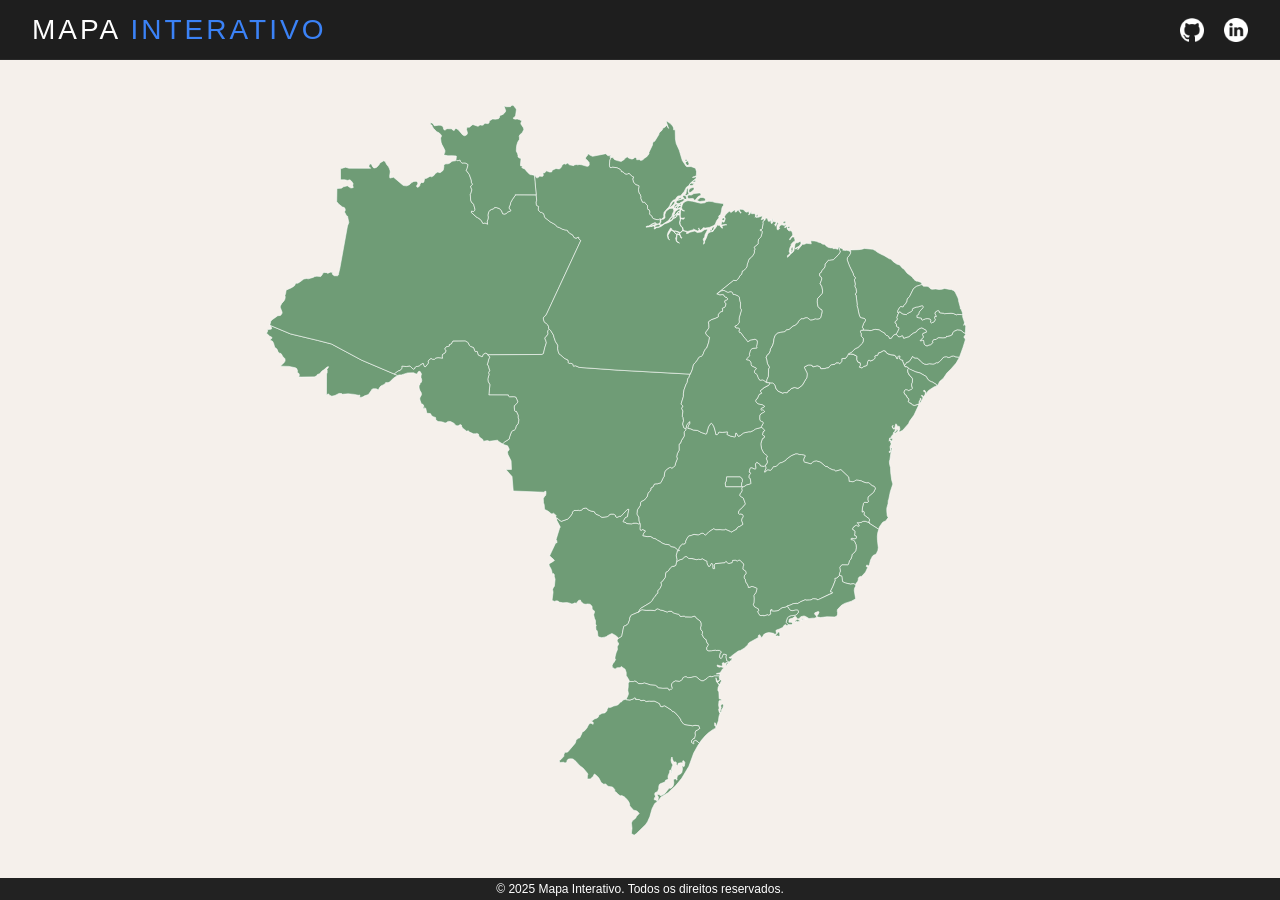
==== commit 3d40ceb0: "Resolvido lentidao do svg, adicionado HEADER mais bonito" ====
--- a/index.html
+++ b/index.html
@@ -10,7 +10,16 @@
 
     <header>
         <nav>
-             <h1>Brasil Interativo</h1>
+            <span class="nav-title">MAPA <span class="nav-title-accent">INTERATIVO</span></span>
+
+            <div class="nav-links">
+                <a href="https://github.com/natanhnrqe" target="_blank" class="nav-icon" aria-label="GitHub">
+                    <img src="images/github.png"  alt="GitHub">
+                </a>
+                <a href="https://www.linkedin.com/in/natannhenriquee/" target="_blank" class="nav-icon" aria-label="LinkedIn">
+                    <img src="images/linkedin (1).png" alt="LinkedIn">
+                </a>
+            </div>
         </nav>
     </header>
 
@@ -20,128 +29,7 @@
         </section>
 
         <section class="mapas">
-            <svg baseprofile="tiny" fill="#6f9c76" height="912" stroke="#ffffff" stroke-linecap="round" stroke-linejoin="round" stroke-width=".5" version="1.2" viewbox="0 0 1000 912" width="1000" xmlns="http://www.w3.org/2000/svg">
- <g id="features">
-  <path d="M451.8 716.4l0 0.1 0.2 0 0.2-0.1 0.1-0.1 0.2-0.1 0.4-0.1 0.2 0 0.1 0.2 0.1 0.2 0.1 0.2 0.1 0.1 0.2 0 0.2 0 0.2 0 0.5-0.3 0.2-0.2 0.1-0.1 0.2 0 0.3 0.3 0.1 0.5 0.1 0.6 0.4-0.1 0.5-0.6 0.4-0.2 0.4 0.1 1 0.3 0.3 0 0.1-0.4 0-0.6 0-0.5 0.3-0.3 0.2 0.1 0.1 0.2 0.2 0.2 0.1 0.1 0.2 0 0.3-0.2 0.2-0.1 0.3-0.1 0.3-0.4 0.4-0.7 0.8 0.5 0.4 0.2 0.5 0 0.2 0.3-0.3 0.7-0.5 1.1 0.5 0 0.9-0.6 0.6-0.2 0.2 0.1 0.4 0.3 0.2 0 0.2-0.1 0.2-0.3 0.1-0.7 0.5 0.6 0.3 0.1 0.5 0 0.3-0.3 0.2-0.3 0-0.4 0.2-0.4 0.3-0.3 0.4-0.1 0.3 0.1 0 0.2-0.3 0.4-0.1 0.2-0.1 0.2 0.1 0.3 0.2 0.1 0.2-0.1 0.1-0.1 0.2 0.3 0.1 0.3-0.2 0.4-0.2 0.3 0 0.2 0 0.2 0.2 0.2 0.1 0 0.2-0.1 0.1-0.2 0.1-0.3 0.1-0.2 0.4-0.6 0 0.2 0.1 0.5 0.2 0.2 0.4-0.1 0.3-0.3 0.2-0.3 0.3-0.2 0.5 0 0.2 0.4 0.1 0.5 0.4 0.2 0.5 0 0.3 0.3 0.6 0.6 0.2-0.3 0.2 0 0.2 0.2 0.1 0.3 0.1 0.3 0.2-0.1 0.2-0.3 0.1-0.1 0.3 0 0.4 0.1 0.4 0.1 0.2-0.1 0.6-0.2 0.3-0.1 0.3-0.1 0.1 0 0.1 0 0.1 0.2 0.1 0.1 0.6 0.2 0.3 0 0.1-0.3 0.1-0.2 0.1-0.2 0.1-0.2 0.2-0.1 0.2 0 0 0.1 0 0.1 0 0.1 0.2 0.3 0.2 0.4 0.2 0.3 0.1-0.3 0-0.1-0.1-0.1 0-0.1 0.1-0.2 0.1 0 0.1 0.1 0.1 0.1 0.1 0.2 0.1 0.6 0.1 0.1 0.1-0.1 0.3-0.1 0.3 0 0.2 0 0.2 0.2 0.1 0.1 0.1 0.1 0.3-0.1-0.1-0.5 0-0.3 0.2-0.2 0.5-0.1 0.4 0.2 0.2 0.2-0.1 0.2-0.4 0.1 0 0.1 0.1 0.4 0.3 0.4 0.3 0.2 0.6-0.8 0.5-0.4 0.2 0.1 0.2 0.5 0.4 0 0.4 0 0.2 0.2-0.1 0.4 0 0.2 0.3 0 1.5 0 0.1 0 0 0.3 0.2 0.4 0.9 0.2 0.3 0.4-0.7 0-0.3 0-0.3 0.2 1.2 0.6 0.5 0.5-0.6 0.4 0.3 0.1 0.2-0.1 0.2-0.1 0.2-0.2 0.1 0.4 0.1 0.7 0.2 0.4 0.4 0.1 0.1-0.2 0.2-0.8 0.1 0.1 0.1 0.1 0.1 0.2-0.2 0.4 0 0.1 0.5 0.1 0.4 0.1 0.6 0-0.1-0.5 0.1-0.3 0.4 0 0.4 0 0.1 0.1 0.2 0.2 0.2 0.2 0.2-0.1 0.2-0.4 0.2-0.2 0.2-0.1 0.2 0.1 0.1 0.2 0 0.2 0.1 0.1 0.3 0.2 0.1 0 0.1-0.2 0.1-0.2 0.3-0.1 0.1 0.3 0.1 0.4 0 0.3 0.1 0.1 0.7-0.3 0.1 0.1-0.2 0.5 0 0.2 0.3 0.3 0.4-0.1 0.4-0.1 0.4-0.1 0.5 0.1 0.2 0.2 0.1 0.3 0.2 0.5 0.2 0.2 0.2 0 0.1 0 0.2 0.2 0.2 0.1 0 0.2 0 0.2 0.2 0.2 0.5-0.5 0.3-0.2 0.2 0.4 0.1 0.6 0.3 0.1 0.3 0 0.4 0.2 0 0.2 0 0.2-0.1 0.2-0.1 0.2 0.1 0.1 0.4 0.1 0.1 0.2 0.7 0.7 0.2 0.1 0.2 0 0.2-0.1 0.2 0 0.3 0.1 0.5 0.5 0.6 0.2 0.3 0.3 0.5 0.2 0.1 0.1 0 0.1 0 0.2 0.5 0.7 0.8 1.4 0.5 0.5 0.5-0.1 0.3 0.3 0.6 0.8 0.6 0.6 0.1 0.3 0 0.5-0.2 0.3 0 0.2 0.3 0.1 0.1 0.1 0.1 0.3-0.1 0.3 0.1 0.2 0.2 0.2 0.2-0.1 0.2-0.1 0.1-0.1 0.3 0.1 0.1 0.2 0.2 0.1 0.2-0.1 0.4 0.5 0.4 1.4 0.2 0.4 0.2 0.2 0.5 0.3 0.2 0.2 0.2 0.2 0.2 0.6 0.7 0.9 0.4 0.6 0 0.2 0.2 0.1 0.7 0.2 0.8 0.6 0.2-0.1 0.3-0.2 0.3 0 0.3 0 0.2 0.1 0.4 0.3 0.2 0.1 1.2 0 0.5 0.2 0.3 0.4 0.3-0.2 0.3 0 2 0.2 0.4 0.2 0.4 0.4 0.3 0.2 0.3 0 0.1-0.3 0-0.4 0.2-0.3 0.2 0.1 0.1 0.2 0 0.3 0.1 0.1 0.2 0 0.4 0.1 0.5 0.1 0.2 0 0.2 0 0.3-0.1 0.4-0.3 0.6-0.3 0.2 0.1 0.2 0.1 0.2 0.3 0.1 0 0.1-0.1 0.3-0.1 0.7-0.3 0.2 0 0.2 0.2 0.1 0.1 0.1 0.3 0.1 0.2 0.3 0.2 0.3 0.1 0.8 0 0.1-0.1 0.1-0.2 0.1-0.3 0.1 0 0.1 0.1 0.3 0.6 0.1 0.2 0.5 0.4 0.1 0.1-0.1 0.1-0.2 0.1 0 0.1 0 0.2 0 0.2 0.4 0.8-0.1 0.3-0.2 0.1-0.2 0.1-0.1 0-0.1-0.1-0.1 0-0.2-0.1-0.2-0.1-0.1 0-0.1 0-0.1 0-0.1 0.1-0.1 0.1-0.2 0.1 0 0.1-0.7 1.2-0.2 0.3-0.1 0.2-0.3 0-0.1 0.1-0.2 0.1-0.1 0.1-0.3 0.4-0.1 0.1-0.1 0-0.1-0.1 0-0.1 0-0.1 0-0.1-0.1-0.1-0.1 0.1 0 0.1-0.1 0.1 0 0.1 0 0.3 0 0.1 0.1 0.2-0.1 0.1-0.1 0.2-0.1 0.1-0.2 0.1-0.1 0.1 0 0.1-0.1 0.1 0 0.1-0.2 0.9 0 0.6 0.3 2.1 0 0.3-0.1 0.2-0.3 0.8-0.1 0.6-0.1 0.2-0.5 0.4 0 0.1 0 0.1 0 0.3 0 0.3 0 0.1-0.1 0.1-0.1 0.1-0.1 0-0.1-0.1-0.1 0-0.1 0.1-0.1 0.1-0.1 0.1-0.1 0-0.1-0.1-0.1-0.3-0.1-0.1-0.1 0-0.1 0.1-0.1 0.2-0.1 0.3-0.2 0.3-0.3 0.4-0.6 0.6-0.4 0.3-0.1 0-0.1 0.2 0 0.2 0.1 0.4 0 0.4-0.1 0.7 0 0.1 0 0.2 0 0.1 0.1 0.2 0.2 0.2 0.2 0.1 1.1 0.3 0.1 0.1 0.2 0.1 0.2 0.4 0.1 0.1 0.1 0 0.1 0 0.2-0.1 0.1-0.3 0-0.2 0-0.2 0-0.1-0.1-0.2-0.1-0.1 0-0.1-0.2-0.2-0.7-0.5-0.1-0.1 0-0.1 0-0.1 0.1-0.1 0.2-0.1 0.9-0.2 0.2-0.1 0.4-0.3 0.1 0 0.1 0 0.4 0 0.1-0.1 0.1-0.3 0.1-0.1 0.1-0.1 0.5 0.1 1.2 0.5 0.1 0.1 0.2 0.1 0.8 1 0.4 0.2 0.6 0.2 0.2 0 0.1 0.1 0.1 0.1 0.1 0.2 0.1 0.3 0.1 0.1 0.3 0-1.9 2.8-1 2-1.5 2.4-1.3 3-1 1.2-3.2 9-0.9 2.8-1.3 3.2-5.5 9.2-0.1 0.4-0.1 0.3-2.5 3.8-2.1 2.3-1.1 1.8-3.1 3.8-2.3 2.4-3.5 2.9-4.8 4.1-6.1 3.7-0.5 0.5-2.9 3.7-0.7 1.2-0.2 0.2-0.1-0.5 0.1-0.6 0.5-0.8 0.1-0.4 0.2-0.5 0.1-0.6-0.2-0.4-0.3-0.5 0.3-0.3 0.4-0.2 0.2-0.4-0.2-0.7-1.3-1.5 0-0.7 0.8-0.5 0.9 0.4 1.6 1.1 0.9 0 0.9-0.4 0.4-0.6-0.4-0.6 1-0.2 0.8 0 0.8 0 0.8-0.6 2.1-2.4 0.3-0.7 0.7-0.5 0.1-0.4 0.2-0.6 0.3 0.2 0.5 0.8 0.2-0.1-0.1-0.4-0.2-0.9 0.1-0.4 0.2-0.6 0.3-0.4 0.2-0.3 0.2 0.8 0.7 0.2 0.9-0.2 0.6-0.4 0.3-0.3 0.6-0.4 0.3-0.2 0.7-1.1 0.6-1.4 0.4-1.7 0.1-1.7-0.4-1.5 0.1-0.4 0.1-1 0.1-0.3 0.1-0.3 0.4 0.1 0.8 0.3 0.3-0.1 0.7-0.3 0.3-0.1 0.3 0 0.2 0.2 0 1.3 0.1 0.2 0.1 0.1 0.2-0.1 0.2-0.1 0.1-0.1 0-0.3 0.1-0.3 0.3-0.1 0.2-0.1 0.1-0.1-0.1-0.2-0.1-0.1-0.3 0.1-0.2-0.1-0.3-0.7 0.2-0.8 0.3-1 0.1-1-0.3-0.5-0.1-0.2 0-0.2 0.3 0.1 0.2 0.1 0.2 0 0.6 0 0.3-0.2 1.6-1.3 0.8-0.2 0.3-0.2 0.4-0.2 0.2-0.3 0.8-1.6 0.3-1.9-0.2-4.2-0.1-0.4-0.4-0.9-0.2-0.7-0.1-0.2 0-0.2 0.4-0.2 0.2 0 0.2 0 0.2 0.4 0.7 0.5 0 0.2-0.1 0.1-0.1 0.2 0 0.2 0.1 0.4 0.2 0.4 0.3 0.4 0.3 0.3 0.7-0.6 0.2-0.2-0.1-0.4-0.1-0.6 0.1-0.2 0.3-0.5 0.3-1.3 0-0.7 0-0.6-0.1-0.4-0.8-0.4-0.1-0.1-0.2-0.6-0.1-0.2-0.2-0.2-0.2 0-0.3 0-0.2 0.1-0.5 0.6-0.1 0.1 0 0.2 0 0.1 0.2 0 0.2 0.2 0.1 0.2 0 0.3-0.2 0.3-0.2 0.3-0.4 0.1-1.4 0-0.3 0-0.3 0.2-0.1 0.5-1.2-0.1-0.4 0-0.4-0.2-0.3 0.2-0.2 0.4-0.2 0.4 0 0.7 0 0.4 0.3 0.9-0.4-0.2-1-0.8-0.4-0.2-0.3-0.1-0.3-0.2-0.1-0.4 0-0.3 0-0.1 0.2-0.3 0.1-0.2 0.1-0.2 0.1-0.1 0.1-0.2-0.1-0.4-0.1-0.4-0.3-0.1-0.2 0.2-0.1 0-0.1-0.6-0.5-0.1-0.5 0.2-0.2 0.1-0.2 0.2-0.3-0.2-0.7-0.6 0.1-0.3-0.2-0.2-0.6-0.3-0.2 0-0.2 0-0.1 0-0.1-0.1 0.1-0.2 0.3-0.3 0-0.2 0-0.4-0.2-0.3-0.3-0.2-0.1-0.2 0-0.4 0.2-0.7 0-0.5-0.4 0.2-0.1-0.3 0-0.5-0.2-0.2-0.2 0.1 0 0.1 0 0.2 0 0.2-0.4 0.8-0.1 0.1 0.1 0.2 0.1 0 0.1 0.1 0 0.2-0.1 0.2 0 0.1 0 0.5-0.1 0.3-0.1 0.2-0.1 0.2 0 0.2 0.1 0.3 0 0.2 0 0.3-0.4 0.6 0.2 0 0.4-0.1 0.2 0 0.1 0 0.4 0.6-0.6 0.6 0.3 0.4 0.6 0.2 0.2 0.4 0.2-0.2 0.4-0.4 0.1-0.1 0.1 0.3 0.1 0.3 0 0.6 0.1 0.6 0.5 0 1-0.3 0.4-0.1 0.1 0.2-0.1 0.3-0.1 0.5-0.1 0.2-0.2 0.1-0.2 0.2-0.2 0-0.1 0-0.3-0.2-0.1-0.1-0.8 0.1-0.6 0.6-0.4 0.9-0.6 1.8-0.2 1 0 1 0.1 1 0.3 1.5 0.1 0.5-0.1 0.6-0.3 0.4-0.3 0-0.3-0.6 0.5-0.1 0-0.6-0.5-1.4-0.2-0.9-0.2-0.2-0.5 0-0.4 0.2-0.1 0.4 0 2.7 0.1 0.4 0.3 0.9 0 0.6 0 0.5-0.1 0.2-0.9-0.1-0.5 0-0.4 0.2-0.2 0.3-0.2 0.5-0.2 1 0.1 1.1 0.2 0.9 0.6 0.7-2.6 0.9-0.4 0-0.6 0.3-0.4 0.8-0.2 0.9 0 0.8 0.3 0.3 0 0.1-0.3 0.1-0.2-0.1-0.3-0.1-0.2 0-0.2 0.1-0.3 0.2-0.5 0.1-0.9-0.1-0.3 0-0.5 0.2-0.4 0.2-0.3 0.7-0.5 0-0.4-0.1-0.5 0-0.1 0.1-0.1 0.2-0.1 0.1-0.3 0.1-0.2 0.1 0 0.2 0.1 0.2 0.2 0.1 0.1 0.1-0.1 0.2-0.8 0.6-0.1 0.1-0.1 0.3-0.1 0.5 0.1 1.5 0 0.3-0.1 0.5 0 0.3 0.1 0.3 0.2 0.3 0.1 0.2-0.4 1.2 0 0.3-0.1 0.2-0.1-0.2-0.2-0.5-0.1-0.7-0.1-0.1-0.1-0.3-0.1-0.1-0.2 0-0.2-0.2-0.2-0.1-0.2 0.1-0.2 0.2 0 0.3 0.1 0.7 0.2 0 0.3-0.1 0.3 0.1 0.1 0.3-0.1 0.5-0.3 0.6-0.3 0.3-0.3 0.3-2.2 0.8-0.3 0.3-0.1 0.6 0 0.2 0.2 0.5 0 0.2 0 0.2-0.1 0.2-0.1 0.2 0 0.3-0.5 0 0 0.5 0.2 0.4 0.5-0.2 0.5 0.6 0.1 0.1 0.1 0.1 0.4 0.1 0.2 0 0.1 0.2 0.1 0.1 0.1 0.2-0.1 0.3-0.2 0-0.4-0.1-0.2 0.1-0.4 0.2-0.4 0.2-0.4 0.2-0.2 0.4 0 0.8-0.1 0.5-0.1 0.4 0.6-0.1 0.3 0.1 0 0.3-0.5 0.3 0.5 0.1 0.6-0.1 0.6-0.4 0.2-0.3 0.1-0.3 0.3-0.2 0.3-0.1 0.3 0 0.2 0.1 0 0.2-0.3 0.3-1 0.6-0.4 0.6 0.2 0.5 0.4-0.1 0.7-0.9 0.3-0.3-0.2 0.9-0.1 0.4 0.2 0.7 0 0.3-0.7 0.3-2 1.8-0.5 0.7-2.5 5.2-1.3 4.4-0.6 2.8-3 7.2-0.5 0.9-2 2.7-1.5 1.7-2.1 2-3.4 3-2.1 2.2-1.4 1.4-2.3 1.5-0.6 0.1-0.3-0.3-0.1-0.4-0.2-0.4-0.4-0.3-0.3 0-0.3 0.1-0.5 0-0.5-1 0-2.2 0.5-3.9-0.5-3.7 0-1.7 0.4-1.1 0.1-0.6 0-0.1 0.6-0.7 0.7-0.6 2.4-1.7 0.3-0.2 0.1-0.5 0.1-0.9 0.1-0.4 0.6-0.6 1.3-1 0.5-0.5 0.4-0.5 0.7-0.6 0.2-0.4 0.1-0.4-0.2-0.4-1.3-1.4-0.3-0.2-0.7-0.3-0.6-0.4-0.7 0-0.3-0.2-0.9-0.5-1.1-0.4-1.2-1.3-1.3-0.9-0.5-0.5-0.4-0.6-0.3-0.6-0.2-0.3-0.5-0.4-0.2-0.4-0.1-0.4-0.1-1.2-0.1-0.8-0.3-0.6-1-1.6-0.6-1.3 0-0.9-0.1-0.3-0.3-0.2-1.2-0.3-0.5-0.3-0.3-0.2-0.2-0.3-0.1-0.2-0.1-0.3-0.1-0.2-0.2-0.3-0.6-0.4-0.3-0.1-0.3-0.1-0.7-0.1-0.2-0.1-0.2-0.1-0.1-0.4-0.2-0.1-0.3-0.3-0.4-0.2-0.4 0-0.4 0.1-0.3 0.4-0.2 0.2-0.2 0-0.5-0.3-1-0.9-1.1-0.8-1.4-1.3-0.6-0.7-0.6-0.6-0.7-0.5-0.5-0.5-0.1-0.2-0.2-0.5 0-1-0.1-0.4-0.3-0.4-0.3-0.3-1-0.9-0.3-0.3-0.3-0.7-0.3-0.3-0.3-0.1-0.7 0-3.3-0.5-0.6-0.2-0.3-0.2-0.2-0.3-0.3-0.3-0.2-0.2-0.8-0.4-0.6-0.6-0.5-0.7-0.4-0.6-0.3-0.4-0.3 0.1-0.4 0.7-0.2 0.4-0.3 0.2-0.3-0.1-0.4-0.3-1-0.8-0.3-0.3-0.8-0.3-0.4-0.2-0.3-0.4-0.1-0.4-0.3-1-0.3-0.3-0.6-0.5-0.2-0.2-0.2-0.4-0.1-0.8-0.1-0.4-0.3-0.5-1.5-1.6-0.9-0.9-0.4-0.5-0.4-0.3-0.7-0.4-0.6-0.7-0.4-0.1-0.4 0.1-0.3 0.3-0.1 0.4 0.1 1-0.1 0.4-0.2 0.3-0.5-0.1-0.5-0.1-0.4 0.1-0.2 0.3-0.3 0.8-0.1 0.4-0.3 0.2-0.8 0.6-0.3 0.2-0.1 0.1-0.1 0.2-0.1 0.1-0.1 0.1-0.2 0.1-0.5 0-0.7 0.1-1.3-0.1-0.5 0.1-0.1-0.2-0.1-0.2 0-0.5 0.1-1 0-1.6 0.1-0.5 0.3-0.6 0.1-0.7-0.1-0.7-0.3-0.7-1.3-1-0.3-0.4-0.7-1.3-0.1-0.2-0.2-0.2-0.4-0.3-0.2-0.1-0.1-0.3-0.1-0.2-0.1-0.3-0.6-0.7-0.4-0.4-0.7-0.4-1.2-1-0.9-0.5-0.2-0.2-0.3-0.4-0.5-0.8-0.4-0.4-1-0.7-0.4-0.3-0.2-0.2-0.8-0.8-0.1-0.3-0.2-0.2-0.2-0.1-0.2 0-0.2 0-0.2-0.1-0.3-0.2 0-0.1 0.1-0.3-0.1-0.4-0.2-0.4-0.3-0.3-0.3-0.2-0.7-0.3-1.2-0.9-0.2-0.2-0.4-0.6-0.7-0.5-0.8 0-0.7 0.1-1-0.3-0.4 0.1-0.7 0.1-0.2 0.1-0.4 0.2-0.2 0-0.4-0.2-0.2 0-0.5 0.3-0.5 0.7-0.5 0.7-0.1 0.6-0.1 0.8-0.4 0.6-0.6 0.5-0.6 0.1-0.2 0-0.2-0.3-0.2-0.1-0.1 0.1-0.2 0.3-0.2 0-0.3-0.1-0.2-0.2-0.2-0.2-0.4 0-0.3 0.1-0.5 0.5-0.2 0.1-0.3-0.1-0.3-0.5-0.2-0.1-0.5 0-0.9 0.1-0.5 0-0.6-0.4-0.4-1.3-0.4-0.3-0.1-0.2 0.8-0.1 0.4-0.2 0.9-0.6 1.9-2.4 1.7-1.4 0.2-0.3 0.2-2.7 0.3-0.8 0.6-0.5 0.9-0.4 0.8-0.1 0.9 0 0.4-0.1 0.4-0.4 1.5-1.6 0.1-0.2 0.1-0.2 0.6-0.7 0.3-0.8 0.3-0.3 0.7-0.7 0.2-0.2 0.2-0.3 1.5-1.4 0.1-0.2 0.1-0.2 0.1-0.3 0.1-0.2 0.3-0.2 0.1-0.2 0-0.3 0-0.2 0.1-0.2 0.1-0.2 0.2-0.1 0.1-0.2 0.8-0.3 0.2-0.2 0.4-0.3 0.2-0.4 0.3-1 0.2-0.5-0.1-0.3 0-0.3 0.1-0.3 0.2-0.3 0.5-0.8 0.7-0.7 0.7-0.5 0.7-0.4 1.4-0.3 0.3-0.2 0.3-0.5 0-0.4 0-0.9 0.4-0.9 1.4-0.9 0.5-0.8 0.1-1.9 0.2-0.4 0.4-0.2 0.9-0.2 0.7-0.4 1.6-2.2 1.3-0.9 0.4-0.6 0-0.9 0-0.4 0-0.4 0.2-0.3 0.6-0.2 0.6-0.3 0.7 0 0.1-0.1 0.2-0.1 0.1-0.1 0-0.2 0-1.1-0.1-0.2-0.1-0.4 0.4-0.4 0.9-0.4 0.6 0.2 0.8 0.1 0.8 0.2 0.3 0.4 0.1 0.5 0.2 0.1 0.2-0.2 0.2-0.3 0.1-0.3 0.3-1.1-0.3-0.6-0.2-0.2-0.3-0.2-0.2 0-0.8-0.4-0.3-0.2-0.1-0.6 0.5-0.3 1.3-0.5 0.8-0.8 0.2-0.1 0.2-0.2 0-0.1 0.1-0.3 0.3-0.3 0.4 0.1 0.1 0.1 0 0.2 0 0.2 0.3 0.1 0.2 0 0.1-0.2 0-0.1 0.1-0.2 0.1-0.1 0.3-0.2 0.1-0.1 0.2-0.5 0.1-0.2 0.2-0.1 0.2 0.1 0 0.1 0.2 0.1 0.2 0 0.5-0.2 0.1-0.2 0.9-1 0.1-0.2 0.1-0.2 0-0.5 0-0.2 0.1-0.1 0.1 0 0.2 0 0.5-0.2 0.1-0.4 0-0.4 0.3-0.3 0.3 0 0.4 0.1 0.2 0.1 0.2-0.1 0.8-0.6 0.2-0.4 0.3-0.3 0.4-0.2 0.3 0.1 0.4 0.4 0.5 0.1 0.1-0.6 0.1-0.2 0.1 0 0.5 0 0.2-0.1 0.4 0.2 0.4 0 0-0.2-0.3-0.5-0.6-0.5-0.2-0.4 0.4-0.2 0.4 0.1 0.3 0.2 0.4 0.1 0.5-0.1 1-0.9 0.4-0.2 0.1-0.2 0.1-0.5 0.1-1 0-0.8 0.2-0.1 0.5 0 0.4-0.2 0.1-0.5 0.1-0.6 0.1-0.4 0.2-0.2 0.3-0.2 0.2-0.1 0.2 0.2-0.1 0.1-0.1 0.2 0 0.1 0.1 0 0 0.1 0.2 0.1 0 0.1 0.1 0 0.9-0.3 0.2 0 0.4 0.1 0.2-0.1 0.2-0.1 0.1-0.1 0-0.2 0-0.3 0-0.2 0.2-0.2 0.1 0 0.1 0.1 0.1 0.4 0.2 0.1 0.3-0.3 0.2-0.4 0.1-0.4 0.1-0.3 0.1-0.2 0.2-0.1 0.1 0 0.2 0 0.1 0.1 0.1 0 0.2 0.5 0 0.1 0.3 0.1 0.2 0 1.3-0.4 0.4-0.3 0-0.3-0.4-0.5 0.1-0.2 0.3-0.1 0.9 0 0.3 0 0.2 0.3 0 0.5 0.1 0.2 0.2 0 0.2-0.2 0.1-0.2 0-0.2 0-0.7 0.3 0.2 0.2 0.3 0.3 0.2 0.4 0 0.1-0.1 0.2-0.1 0.1-0.3 0-0.2 0.1-0.2 0.3 0 0.2-0.1 0.1-0.1 0.1-0.1-0.1-0.5 0.1-0.2 0.1-0.1 0.1-0.2 0.6-1.6 0.2-0.4 0.3 0.2 0.2 0.2-0.1 0.5 0.6 0.2 0.8-0.1 1.4-1.7 0.2-0.4 0.1-0.1 0.2 0 0.1 0.1 0.2 0.1 0.4-0.1 0-0.3-0.1-0.3 0-0.3 0.3-0.1 0.2 0.1 0.3 0.3 0.3 0 0.2-0.2 0.2-0.7 0.2-0.2 0.2 0.2 0.3 0.3 0.1 0.4 0.2 0.1z" id="BRRS" name="Rio Grande do Sul">
-  </path>
-  <path d="M348.5 121.2l2 21.9-18.1-0.1-5.1 0.2-0.5 0.2-0.1 0.1 0 0.2 0 0.2-0.2 0.2-0.1 0.2-0.2 0.2-0.4 0.2-0.2 0.1-0.2 0.1-0.2 0.2-0.1 0.1-0.1 0.2 0 0.3 0.1 0.2 0 0.2-0.1 0.2-0.7 1.2-0.8 0.9-0.1 0.2-0.1 0.2-0.1 0.2-0.2 0.4-0.1 0.2-0.1 0.7 0 0.2-0.1 0.2-0.7 1-0.3 0.3-0.1 0.2-0.1 0.2 0 1-0.1 0.2 0 0.2-0.3 0.6-0.2 0.4-0.3 0.6-0.1 0.2-0.1 0.4 0 0.3-0.3 0.3 0 0.2-0.1 0.2-0.2 0.8 0 0.1 0.1 0.2 0.1 0.4 0.1 0.2 0.1 0.2 1.2 1.3 0.1 0.1 0.1 0.2 0 0.3 0 0.2 0 0.2 0 0.2-0.2 0.1-0.1 0.2-0.2 0.1-0.2 0-0.7 0.2-0.6 0.2-1.3 0.4-0.1 0.1-0.1 0.2-0.1 0.2-0.1 0.1-0.1 0.1-0.1 0.2 0 0.1-0.1 0.4-0.1 0.2-0.1 0.2-0.2 0.1-0.2 0-0.6-0.1-0.4 0.1-0.3 0-0.2 0 0 0.1-0.1 0.1-0.2 0.1-0.1 0.1-0.2 0.1-0.2 0-0.5-0.1-1.3-0.1-0.2-0.1-0.2-0.2-0.1-0.2 0-0.3 0.1-0.4-0.1-0.1-0.1-0.2-0.1-0.1-0.1-0.5-0.6-1-0.1-0.2-0.6-0.5-0.5-0.5-0.3-0.2-0.2-0.2-0.2-0.1-0.2-0.2-0.1-0.3-0.2-0.5-0.1-0.2-0.2-0.1-0.3-0.1-0.8 0-0.2 0-1.1-0.3-0.2-0.1-0.1-0.1-0.4-0.4-0.1 0-0.1-0.1-0.2-0.1-0.3 0-0.2 0-0.7 0.1-0.2 0-0.4 0-0.1 0-0.1 0-0.1 0.1-0.1 0.1-0.1 0.4-0.1 0.2-0.1 0.2-0.1 0.1-0.2 0.1-0.1 0.1-1.6 0.6-0.8 0.2-0.2 0.1-1.4 0.7-0.2 0.1-0.1 0.2-0.1 0.1-0.2 0.4-0.1 0.2-0.1 0.1-0.4 0.4-0.2 0.2-0.1 0.1-0.1 0.2-0.1 0.7-0.2 1.2 0 0.2-0.5 0.9-0.1 0.5 0 0.2 0 0.5 0.4 1.6 0.1 0.2-0.1 0.2-0.1 0.2-0.1 0.2-0.1 0.1 0 0.3 0 0.2 0.1 0.7-0.1 0.3-0.3 1.3-0.6 1.3 0 0.2 0 0.3 0.4 2.1 0 0.3-0.2-0.1-0.2 0-0.4-0.1-0.8-0.2-0.5 0-0.1 0-0.2-0.1-0.2-0.1-0.3-0.4-0.1-0.1-0.2-0.1-0.4 0.2-0.9 0.4-0.1 0-0.2 0-0.1 0-0.2 0-0.1 0-0.1-0.1-0.1-0.1-0.1 0-0.1-0.2-1.1-2.5-0.1 0-0.2-0.2-0.1-0.1-0.1 0-0.1-0.1-0.2 0-0.2-0.1-0.1-0.3-0.4-0.6-0.2-0.4-0.2-0.2-0.1-0.1-0.9-0.5-1.2-0.9-0.2-0.1-0.2-0.1-0.4 0-0.2-0.1-0.2-0.1-0.1-0.1-0.8-1.3-0.3-0.2-0.3-0.1-0.2 0-0.3-0.2-0.4-0.2-1.4-1.4-0.4-0.7-0.3-0.3-0.1-0.1-0.2-0.1-1-0.3-0.2-0.1-0.1-0.1 0-0.1-0.1-0.3 0-0.3 0-0.3 0.1-0.7 0-0.2 0.1 0 0.2-0.1 0.2 0 0.8 0.3 0.2 0 0.4 0.2 0.2 0.1 0.2 0 0.2-0.1 0.1-0.2 0.2-0.3 0.1-0.2 0.4-0.2 0.1-0.1 0.4-0.5 0.1-0.2 0.1-0.2 0-0.3-0.3-1.8-0.2-0.2-0.1-0.1 0-0.1-0.5-0.3-0.1-0.1-0.2-0.2-0.1-0.2 0-0.4 0.2-0.9 0-0.6-0.1-0.5-0.1-0.3-0.1-0.3-0.5-0.8-0.2-0.2-0.2-0.2-0.6-0.2-0.2-0.2-0.2-0.1-0.2-0.3-0.2-0.4-0.3-1.3-0.2-0.4-0.3-0.4-0.2-0.3-0.5-0.5-0.2-0.2-0.1-0.5 0-0.4 0.1-0.2 0.2-0.1 0.2-0.1 0.2-0.1 0.1-0.2 0.4-1.1 0-0.2-0.1-0.3-0.5-0.6-0.1-0.2-0.1-0.3 0-1.4 0-0.2 0.1-0.3 0.5-0.8 0.1-0.2 0.1-0.2 0-0.3-0.3-1.1 0.1-0.2 0-0.2 0.1-0.2 0.2-0.1 0.3-0.3 0.1-0.2 0.1-0.1 0.2-0.4 0.1-0.5 0-0.2-0.1-0.4-1-2.8-0.2-0.4 0-0.3 0.1-0.2 0.1-0.2 0.2-0.1 0.2-0.2 0.3-0.1 0.3-0.3 0.5-0.3 0.3-0.4 0-0.4-0.2-0.6-0.9-1.8-0.2-0.4-0.1-2-0.1-0.4-0.6-1 0-0.3-0.1-0.2 0-0.6-1.2-3.6 0-0.2 0-0.3 0-0.2-0.2-0.4-0.4-0.4-0.4-0.3-0.2-0.2-0.2-0.1-0.2-0.1-0.3-0.2-0.2-0.3-0.3-0.4-0.4-0.7-0.7-1 0-0.3 0.1-0.3 0.3-0.3 0.1-0.2 0.2-0.7 0.1-0.2 0.6-0.3 0.1-0.2 0-0.2-0.1-0.7-0.3-0.8 0-0.2 0-0.3 0.1-0.2 0.2-0.2 0.5-0.7 0-0.2 0.1-0.3-0.1-0.2-0.1-0.2-0.1-0.3-0.3-0.1-0.2-0.2-0.7-0.2-1.2-0.7-0.5-0.2-0.3 0-0.7 0-0.2 0-0.4-0.1-0.3 0-0.2 0-0.4 0.1-0.3 0-0.3 0-0.6-0.3-0.3-0.2-0.5-0.3-0.7-0.8-0.3-0.3-0.1-0.3-0.1-0.2 0-0.5-0.1-0.2-0.2-0.1-0.5 0-0.3 0-0.3 0.1-0.6 0.2-0.2 0.1-0.2 0-0.3 0-0.5 0-0.3-0.1-0.6-0.4-0.7-0.7-0.2-0.2-0.1-0.2 0.2-0.6 0.1-0.3-0.1-1.4 0.1-0.3 0.2-0.6 0-0.1-0.1-0.2-0.4-0.2-2.5-0.1-1.3-0.2-0.6 0-1.6 0-0.4 0-1.3 0.1-1.3 0-2.4-0.6-1.2-0.2-0.3 0.1-0.1 0-0.4-0.1-0.1-0.4-0.1-0.4 0.2-0.5 0.8-1.4 0.1-0.4 0-1.1 0.2-0.5 0-0.2-0.1-0.2-0.2-0.4-0.4-1.1-0.1-0.3-0.7-1.4-0.6-1-0.1-0.3-0.4-0.5-0.3-0.3-0.7-1.3-0.1-0.2-0.5-0.6-0.4-0.7 0-0.3 0-0.5 0.2-1.7-0.1-0.6 0-0.3-0.2-0.9-0.3-1.6 0-0.5 0.2-0.4 0.6-0.7 0.1-0.4 0.1-0.3 0-0.8-0.4-0.6-0.2-0.3-0.8-0.7-1.1-1.3-0.1-0.1-0.4-0.2-0.3-0.3-0.7-0.2-0.5-0.3-0.1-0.1-0.2-0.1-0.1 0-1.9-1.5-0.7-1.1-0.2-0.1-0.2-0.2-0.2-0.3-0.3-0.2-0.6-0.5-0.4-0.5-0.1-0.1-0.1-0.1-0.2-0.5-0.2-0.5-0.3-0.5-0.3-0.8-0.1-0.4-0.3-0.3-0.5-0.3-0.4-0.1-0.1-0.1-0.2-0.2-0.3-0.4 0-0.4 0-0.5 0.2-0.3 0-0.1 0.3-0.2 0.5 0 0.4-0.1 0.9 0.5 0.8 0.8 0.2 0.2-0.4 0.1-0.1 0-0.1 0-0.2 0 0.1 0.2 0.1 0.1 0.1 0.1 0 0.1 0.1 0.1 0 0.1 0.1 0 0.1 0.1 0 0.2 0.1 0 0.1 0.1 0 0.2 0 0.2 0.1 0.1 0.1 0.2 0.1 0.1 0.2 0.1 0.2 0.1 0.5 0.2 0.2 0 0.3-0.1 0.2 0 0.3-0.1 0.1 0 0.3-0.1 0.4-0.2 0.1-0.1 0.1 0 0.2-0.1 0.1 0.1 0.1 0 0-0.1 0-0.1 0.8-0.1 0.1 0 0.2 0 0.1 0 0 0.1 0.1 0.1 0 0.1 0 0.1 0.1 0 0.2-0.1 0.3-0.1 0.1-0.1 0.1 0 0.1 0.1 0.2 0 0.1 0 0.2 0.1 0.2 0 0.1 0.1 0.1 0.1 0.1 0.1 0.2 0 0 0.1-0.1 0.2 0 0.1 0 0.1 0.1 0 0.1 0.1 0.2 0 0.1-0.2 0.2 0 0.1-0.1 0.1 0-0.1-0.1-0.1-0.1-0.1-0.1 0-0.2 0.1-0.1 0.1-0.1 0.1 0 0.1 0.1 0.1 0 0.1 0.1 0.2 0.1 0.1 0 0.2 0 0.1 0 0.1 0.1 0.2 0.1 0.3 0.1 0.1 0 0.1 0.1 0.1 0 0.1 0 0.2 0 0.1 0 0.1-0.1 0.1-0.1 0.4 0.3 0 0.1 0 0.2 0.1 0.2 0.1 0.1 0.1 0 0 0.1 0.3 0.7 0.3 1.4 0.3 0.8 0.6 0.6 0.3 0 0.2 0.3 0.3 0.1 0.5-0.1 0.4-0.3 0.1 0 0.1-0.1 0.4-0.3 0.3-0.3 0.1-0.1 0.3-0.1 0.5-0.2 0.2-0.2 0.4 0 0.8 0.3 0.4 0.1 0.7 0 0.6-0.1 0.4-0.1 0.2-0.1 0.2 0 0.9 0.2 1.4 1.2 0.9 0.4 0.2 0.1 0.3 0 0.3-0.1 0.4-0.3 0.2-0.3 0.1-0.1 0.1-0.3 0.2-0.4 0-0.5 0.3-0.3 0.3-0.1 0.3 0 0.5 0.2 1.3 0.7 0.7 0.7 1.2 1.6 1.2 0.9 2.2 2.6 0.2 0.4 0.3 0.3 0.2 0.2 0 0.1 0.2 0.1 0.1 0.1 0.2 0.2 0.1 0.1 0.3 0.1 0.3 0.1 0.4 0 0.4 0 0.3 0 0.2-0.1 0.1-0.1 0.1-0.1 0-0.1 0-0.1 0.4-0.4 0.1 0 0.2 0 0.1 0 0.2-0.1 0.2 0 0.2 0 0.2-0.1 0.2-0.3 0.2-0.3 0.1-0.2 0.1-0.3 0-0.2 0.2-0.1 0.1-0.4 0-0.1-0.1-0.2-0.1-0.8 0-0.6-0.1-0.3-0.2-0.1-0.1-0.2-0.1-0.2 0-0.5 0.1-0.2 0-0.2-0.2-0.1-0.1-0.3-0.1 0 0-0.1 0-0.3 0-0.3 0-0.2 0.2-0.2 0.1-0.1 0.2-0.2 0.1-0.1 0-0.2 0-0.2 0-0.1-0.2-0.2-0.1-0.1 0.1-0.3 0.1-0.1 0.2-0.3 0.2-0.1 0.2 0 0.2 0.1 0.3 0 0.2-0.1 0.2 0 0.3-0.1 0.1 0 1.1 0.2 0.3 0.1 0.1 0.1 0.2 0.1 0.2 0 0.1 0 0.1 0 0-0.1 0-0.1 0-0.2 0.2-0.1 0.1-0.2 0-0.3-0.1-0.2-0.1-0.2 0-0.2 0.1-0.1 0.1-0.1 0.1-0.2 0.1-0.1 0.3-0.1 0.1-0.1 0.3 0 0.2 0 0.2-0.2 0.1-0.1 0.2-0.1 0-0.2-0.1-0.1 0.1-0.1 0.1-0.1 0.1 0 0.1-0.1 0.2 0 0.1 0 0.4 0 0.3 0.1 0.2 0.2 0.1 0 0.3 0 0.2 0.2 0.2 0.2 0.3 0.1 0.4 0.2 0.2 0 0.5 0.1 0.1 0 1.3 0.5 0.1 0.1 0.2 0.1 0.1 0.1 0.3 0 0.4 0.1 0.2 0.1 0.3 0 0.2-0.2 0.2-0.2 0.1-0.2 0.1-0.1 0.1-0.1 0.3 0 0.1 0 0.2-0.3 0-0.2 0.3-0.2 0.3 0.1 0.1-0.1 0.2-0.1 0.2-0.1 0.3-0.1 0.1 0 0.2 0 0.1 0.1 0.2 0.2 0.1 0.1 0.1 0.2 0.3 0.1 0.1 0 0.3-0.1 0.1-0.2 0.1 0 0.4-0.1 0.2 0 0.2 0 0.1-0.1 0.3-0.2 0 0.1 0.1 0 0.2 0.1 0.1 0 0.2-0.2 0.1-0.2 0.2-0.3 0.1-0.2 0.1-0.2 0.1-0.2 0.1-0.1 0.1-0.1 0.1-0.1 0.1-0.1 0.1 0 0.1 0 0.1-0.1 0.1 0 0.4 0 0.1 0 0.1 0.1 0.1-0.1-0.1-0.1 0-0.1 0.1 0 0.2 0.1 0.1 0 0.2 0 0.1-0.1 0.1 0 0.5 0.2 0.1 0.1 0.1 0.1 0.1 0 0.1-0.1 0.1-0.1 0.1 0 0.3-0.1 0.1 0 0.2 0.1 0.2 0 0.2 0 0.2 0 0.3-0.1 0.1-0.1 0.2-0.1 0.1-0.2 0.2-0.1 0.1-0.2 0.2-0.4-0.1-0.5-0.1-0.5 0.1-0.2 0-0.1 0.1-0.2 0.1-0.3 0.1-0.1 0-0.1 0.1 0 0.7-0.3 0.4-0.1 1.2 0.1 0.1 0 0.3 0.1 0.1 0.1 0.1 0 0.5-0.3 0.1-0.1 0.2-0.1 0.3-0.3 0.1 0 0.1-0.1 0.1 0 0.1-0.1 0-0.1-0.2-0.1-0.2-0.3-0.2-0.2-0.1-0.1-0.1 0-0.2-0.2 0.2-0.3 0.3 0 1.2 0.1 0.4 0.1 0.7 0.4 0.3 0 0.1 0 0.2 0.2 0.1 0.1 0.4-0.1 0.2-0.3 0.2-0.1 0.1 0 0.2-0.1 0.4 0 0.1 0 0.1-0.1 0.6-0.1 0.3 0.1 0.3 0.1 0.2-0.1 0.2-0.1 0.2-0.2 0-0.2 0.4-0.5 0.2-0.1 0.2 0 0.1-0.2 0-0.4-0.1-0.4 0.1-0.4 0.1-0.2 0.1-0.1 0-0.1 0.4-0.9 0-0.1 0.3 0 0.2 0 0.4-0.1 0.4-0.1 0.4-0.3 0.1-0.1 0.3-0.1 0.1 0 0.3-0.1 0.3 0 0.2-0.1 0.2-0.1 0.2-0.2 0.2-0.3 0.1-0.1 0.3-0.2 0.2-0.2 0.1-0.1 0.2-0.2 0.7-0.8 0.1-0.2 0.1-0.1 0.1-0.1 0.3-0.4 0.2-0.5 0.2-0.1 0.1-0.1 0.1-0.1 0-0.1 0-0.2-0.2-0.6-0.1-0.3-1.3-3.5-0.4-0.3 0-0.1-0.6-0.2-0.4 0 0-0.1 0.8-0.1 0.4-0.1 1.2 0.1 0.2 0.1 0.3 0.1 0.2 0.1 0.2 0.1 0.3 0 1.2-0.1 0.4 0.1 0.1 0.1 0.1 0.1 0.2 0.1 0.1 0 0.2-0.1 0.3-0.4 0.1-0.1 0.4-0.1 0.9 0.3 0.5 0 0.3-0.2 0.9-0.9 0.3-0.1 0.9-0.3 0.2 0.1 0.2 0.5 0.3 0.3 0.9-0.4 0.2 0.3 0.6 1.4 0.1 0.1 0.2 0.3 0.5 0.3 0.8 0.5 0.6 0.3 0 0.6-0.3 1.2 0 0.8-0.1 0.4-0.2 0.3-0.1 0.6 0 1.2-0.3 0.9 0.1 0.9-0.1 0.4-0.1 0.3-0.2 0.4-0.6 0.8-0.1 0.3 0 0.2 0 0.2-0.1 0.2-0.2 0.2-0.2 0-0.4 0-0.1 0.1-0.6 0.5-0.1 0.4 0.1 0.4 0.3 0.3 0.3 0.2 0.2 0 0.2 0 0.1-0.1 0.1-0.2 0.1-0.2 0.2 0 0.2 0.1 0.1 0.2 0.1 0.4 0.2 0 0.4-0.1 0.4 0 0.4 0.1 0.3 0.1 0.1-0.2 0.1-0.1 0.2-0.1 0.2 0 0.2 0.1 0.2 0.1 0.3 0.4 0.1 0.1 0.2-0.1 0.4-0.1 0.2 0 0.1 0 0 0.3 0 0.1 0.1 0 0.2 0 0.1 0.1 0.5 0.1 0.1-0.1 0.2-0.2 0.3 0.4 1.1 0.7 0.2 0.1 0.2 0.2 0.1 0.2 0.3 0.1 0.2 0 0.1 0 0 0.2 0 0.2-0.2 0.5-0.6 0.7-0.3 0.4 0.1 0 0.2 0.3 0 0.1 0 0.1-0.2 0.3-0.1 0.1 0 0.4 0 0.1 0 0.3 0.3 0.5 0.3 0.2 0.9 0.3 0.4 0.3-0.1 0.3-0.2 0.4 0 0.4 0.1 0.3 0.7 0.7 0.3 0.5 0.1 0.1 0.1 0.1 0 0.5 0.1 0.1 0.2 0 0.7 0.1 0.2 0.1 0.1 0.2 0.1 0.2-0.1 0.1-0.1 0.1-0.2 0-0.3 0.2-0.4 0.4-0.3 0.5-0.1 0.4 0 0.4 0.1 0.3 0 0.3-0.4 0.3-0.9 0.4-0.2 0.3-0.2 0.5 0 0.2 0 0.2 0 0.2-0.1 0.2-0.2 0.1-0.4 0.2-0.8 0.7-1.7 0.6-0.5 0.6 0 0.6 0.3 0.4 0.4 0.4 0.2 0.6-0.4 0.8 0 0.3 0.3-0.1-0.1 1 0.1 0.1 0.1 0.3 0 0.1-0.1 0.1-0.2 0.1-0.1 0-0.1 0-0.2 0.7-0.5 0.8-0.1 0.2-0.3 0.9-0.1 0.2-0.1 0.2-0.2 0.1 0 0.3 0.1 0.1 0.2 0.2 0 0.1 0 0.1-0.3 0-0.1 0.1 0.1 0.1 0.1 0.2 0 0.2 0 0.1-0.1 0.1-0.2 0-0.1 0.1-0.5 0.9-0.2 0.5-0.1 0.5 0.1 1.1-0.1 0.4-0.4 1.7-0.1 3.3 0 0.4 0.7 1.2 0 0.1-0.1 0.3 0.1 0.1 0.2 0.1 0.1 0.1 0.2 0.3 0 0.2 0 0.2 0.1 0.4 0.5 1.3 0.1 0.3 0 0.4 0 0.2 0.1 0.2-0.3 0.4 0 0.1 0.2 0.4 0.4 0.3 0.8 0.4 0.6 0.6 0.3 0.1 0.2 0 0.4 0 0.1 0.1 0.5 0.5 0 0.7-0.1 0.7 0 0.8 0.2 0.6 0 0.2-0.1 0.2-0.2 0.3-0.1 0.3 0.1 0.2 0.2 0.4 0.1 0.3-0.1 0.1-0.1 0.4 0 0.1 0 0.6 0 0.1-0.1 0.3-0.2 0.4-0.1 0.2 0 0.3 0 0.4 0.1 0.5 0.2 0.2 0.3 0 0.4-0.2 0.2 0.1 0.8 0.2 0.2 0.1 0.1 0 0.1 0 0 0.3-0.4 0.8-0.3 0.4 0 0.2 0.4 0.4 0.2 0.2 0.2 0.1 0.3 0 0.4 0 0.3-0.1 0.4 0 0.4 0.1 0.4 0.4 0.6 0.9 0.3 0.4 0.6 0.5 0.2 0.2 0.4 0.7 0.2 0.2 0.1 0.1 0.3 0 0.1 0.1 0 0.1 0.2 0.3 0.1 0.1 0.2 0 0.4-0.1 0.2 0.1 0.2 0.3 0.1 0.3 0.1 0.4 0.3 0.2 0.2 0.2 0.4 1 0.3 0.3 0.3 0.2 1.3 0.4 3.4 0.6 0.8 0.3z" id="BRRR" name="Roraima">
-  </path>
-  <path d="M433 98.2l0.6 0.5 0.2 0.3 0 0.5 0 0.4 0.3 1.5 0.1 0.4 0 0.2-0.2 0.3-0.1 0.2-0.3 0.9-0.1 0.1-0.1 0.1-0.1 0.1-0.3 0-0.1 0.1-0.1 0.2-0.1 0.4 0 0.2 0 0.2 0.1 0.1 0.1 0 0 0.1 0.3 0.2 0.1 0.1 0 0.1 0.1 0.3 0 0.2 0 0.1 0 0.1-0.1 0.1-0.1 0.1-0.4 0.3-0.1 0.1-0.1 0.1-0.1 0.2 0 0.1 0.1 0.1 0.3 0.1 0.1 0 0.1 0.1 0 0.2 0.1 0.2 0 0.2 0 1.5 0 0.1 0.1 0.3 0.1 1.4 0.1 0.2 0.1 0.2 0.2 0.3 0.1 0 0.1 0 0.2 0 0.1 0 0.1 0 0.1 0.1 0.1 0 0.1 0 0.6 0 0.1-0.1 0.3-0.1 0.2-0.1 0.7-0.1 0.2 0 0.1 0 0.1 0.1 0.3 0.2 0.2 0 0.6 0.2 0.1 0 0.1 0.1 0.2 0.1 0.1 0.1 0.1-0.1 0.2 0 0.3-0.1 0.2 0 0.1-0.1 0.1 0 0.1 0.1 0.1 0 0.1 0 0.2-0.1 0.1-0.1 0.1 0.1 0.4 0.2 0.1 0 0.1 0 0.1-0.1 0.1-0.1 0.1 0 0.1 0 0.1 0 0.2 0.2 0.1 0 0.2 0.1 0.3 0.2 0.1 0 0.1 0 0.1 0.1 0.2 0.1 0.2 0.2 0.1 0.1 0.1 0.1 0.1 0 0.2 0.1 0 0.1 0.1 0.1 0.1 0 0.1 0.1 0.1 0 0.2 0.1 0.3 0.2 0.2 0.3 0.2 0.1 0.1 0 0.1-0.2 0.1 0 0.1 0.1 0.4 0.2 0.2 0.2 0.1 0.2 0 0.2 0.1 0.1 0.1 0 0.1 0 0.3 0 0.1 0 0 0.1 0 0.1-0.1 0.1-0.1 0.1 0 0.1 0.1 0.2 0.1 0.2 0.2 0.3 0.1 0.1 0.1 0.1 0 0.1-0.1 0.1 0 0.2 0.1 0.2 0 0.1 0.2 0.1 0.1 0 0.2 0 0.4 0 0.1-0.1 0.1 0 0.3-0.2 0.1-0.1 0.1 0 0.1 0 0.1 0 0.1 0.1 0.1 0.1 0.1 0.1 0.1 0.2 0.1 0.1 0.4 0.2 0.1 0.1 0.1 0.2 0.1 0 0.1 0.1 0.1 0 0.1 0.1 0 0.1 0 0.2 0.1 0.1 0.1 0 0.3 0.2 0.1 0.1 0.1 0.1-0.1 0.2 0.1 0.1 0.1 0 0.4 0 0.1 0.1 0 0.1 0 0.1 0 0.1 0.1 0 0.3 0 0.2 0 0-0.1 0.1-0.1-0.1-0.1 0-0.1 0-0.1 0-0.1 0.2-0.1 0.2 0.1 0.1 0.1 0.4 0 0.2 0.2 0.1 0.1 0.2 0 0.1 0 0-0.1 0.2-0.2 0-0.1 0-0.2 0-0.1 0-0.1 0.1-0.1 0.1 0 0.1 0 0.2 0.1 0 0.1-0.1 0.1 0 0.1 0.1 0 0.2 0.1 0.1 0 0.1 0 0.1 0 0.1 0 0.1-0.1 0-0.1 0.1 0 0.1-0.1 0.1 0 0.1 0.1 0 0.1 0 0.1 0 0.1 0 0.3 0 0.1 0 0.2 0.1 0.2 0 0.1 0.1 0 0.1 0 0.1 0 0.2-0.1 0.2-0.1 0.1 0 0.1 0 0.2 0 0.1 0 0.1 0 0.3 0.2 0.1 0 0.2-0.1 0.2 0.1 0.1 0.1 0 0.1 0 0.1-0.1 0.1-0.1 0.1-0.1 0.1 0 0.1 0 0.1 0 0.1 0.1 0.2 0.3 0.4 0 0.1 0.1 0.1-0.1 0.1 0 0.1 0 0.1-0.1 0.1 0 0.1 0 0.1 0.1 0.1 0.1 0 0.2 0 0.8-0.2 0.5-0.2 0.2 0 0.1 0 0.2 0.1 0.1 0.1 0.1 0.1 0 0.1 0 0.2 0.1 0.1 0.1 0.2 0.2 0.4 0 0.1 0 0.1 0 0.1-0.1 0.1-0.5 0.2-0.3 0-0.1 0-0.1 0.1 0 0.1 0 0.1-0.1 0.3 0 0.2 0.1 0.5 0.1 0.1 0.5 1.1 0 0.1 0 0.1 0 0.2-0.1 0.1 0.1 0.1 0.2 0.3 0 0.1 0 0.6 0.1 0.3 0.1 0.2 0.1 0.1 0.3 0.4 0.8 0.5 0.1 0.2 0.1 0.1 0.2 0.3 0.1 0.4 0.3 0.4 0.3 0.4 0.4 0.2 0.3 0.2 0.9 0.3 1.8 0.3 0.2 0.1 0 0.1 0.1 0.1 0 0.1 0.1 0.3 0 0.5 0 0.2-0.3 1.2-0.1 0.5 0 0.4 0 0.2-0.2 0.6 0 0.1 0 0.2 0 0.2 0.2 0.4 0 0.3 0 0.5 0 1.1 0.1 0.3 0.9 1.9 0.1 0.2 0.1 0.1 0.5 0.4 0 0.1 0.1 0.1 0 0.1 0.1 0.5 0.1 0.4 0.4 0.8 0.1 0.4 0 0.3 0 0.2 0 0.4-0.2 0.8 0.1 0.1 0 0.1 0.4 0.9 0.4 0.3 1 3.2 0.1 0.3 0.4 0.2 0.3 0 0.1 0 0.1 0 0.1 0 0.1 0 0.7-0.4 0.1 0 0.2 0 0.1 0.1 0.2 0.2 0.1 0.1 0.1 0.1 0.1 0.3 1.7 1.7 0 0.1 0.3 0.6 0.1 0.2 0.1 0.1 0.7 0.6 0.2 0.1 0.1 0.2 0 1.5-0.1 0.3-0.1 0.4 0 0.3 0 0.2 0 0.3 0.1 0.2 0.3 0.8 0.1 0.1 0.1 0.2 0.1 0 0.1 0.1 0.1 0 0.3 0 0.2 0 0.3 0.1 0.3 0.2 0.1 0.2 0.1 0.1 0 0.2 0.1 0.7 0 0.1 0.2 0.7 0.1 0.1 0 0.2 0 0.2-0.1 0.2-0.1 0.2 0 0.2-0.1 0.1 0 0.1 0 0.2 0.2 0.3 0 0.1 0 0.1 0 0.1-0.1 0.2-0.1 0.1 0 0.2 0 0.1 0.1 0.2 0 0.1 0.1 0 0.1 0 0.1 0 1.2-0.4 0.1 0 0.2 0 0.1 0 0.1 0 0.1 0 0.1 0.1 0.1 0.1 0.4 0.3 0.1 0.2 0.1 0.1 0 0.2 0 0.1 0 0.2 0 0.1 0 0.1-0.3 0.3-0.1 0.1 0 0.2 0 0.2 0.3 0.5 0 0.1 0 0.4 0 0.2 0.2 0.5 0.1 0.1 0.1 0.1 0.3 0.1 0.4 0.2 0.1 0 0.2 0.2 0.6 0.7 0.1 0.1 0.1 0 0.4 0.2 0.1 0 2.2 0.2 0.2 0 0.1 0.1 0.3 0.1 0.1 0.2 0.1 0.1 0.3 0.6 0.1 0.2 0.1 0 0.1 0 0.1 0 0-0.1 0.1-0.1 0-0.1 0-0.4 0-0.1 0.1-0.1 0.1-0.1 0.1 0 0.1-0.1 0.1 0 0.2 0 0.2 0.1 0.1 0 0.1 0 0.1-0.1 0.1-0.1 0.1-0.3 0.1-0.1 0.1 0 0.2 0.2 0.1 0.1 0.1 0 0.1 0 0.1-0.1 0.1 0 0.2 0 0.4 0.1 0 0.1-0.4 0.4 0 0.9 0.3 1.7-0.1 0.4-0.3 0.2-0.6 0.5-0.6 0.7-0.3 0.1-1.1 0.1-0.5-0.1-1.3-0.4-0.3-0.2-0.2-0.3-0.4-0.2-0.3-0.1-0.5 0.1-0.2 0.1-0.6 0.6-0.2 0.2-0.4 0-0.5 0.3-1.4 0.3-0.4 0.2-0.4 0.2-0.3 0.3-0.2 0.3-0.2 0.3-1.7 0.7-0.3 0-0.9 0.1-1.3 0.4-0.3 0.1-0.1 0.2-0.1 0.1 0 0.2 0 0.3 0 0.2 0.2 0 0.2-0.1 0.2 0 0.4-0.1 1.3-0.3 3.5-0.2 1.6-0.3 0.3-0.1 0.7-0.4 0.3-0.2 0.3 0.2 0.2 0.3 0.2 0.4 0.1 0.5 0.1 0.2 0 0.1 0 0.3-0.1 0.2-0.3 0.4-0.1 0.2-0.1 0.4 0 0.4 0.3 0.2 0.5-0.3 0.3 0 0.1 0 0-0.1 0.1-0.2 0-0.1 0.7-0.7 0.4-0.2 0.4-0.1 0.9 0 0.1 0 0.3-0.2 0.2-0.1 0.2 0 0.5 0.1 0.2-0.1 0.9-0.2 0.9-0.5 4.9-3.4 1.5-0.3 0.4-0.2 0.4-0.2 1.5-0.5 0.4-0.3 0.5-0.3 0.4-0.4 0.2-0.5 0.2-0.3 0.4-0.3 1-0.1 0 0.1-0.1 0.1-0.1 0-0.1 0.1-0.1 0.2 0.4-0.1 0.5-0.2 0.4-0.2 0.3-0.3 0.3-0.3 0.5-0.8 0.3-0.4 0.5-0.4 0.6-0.4 2.6-1.3 0.5-0.5 0.3-0.6-0.1-0.3-0.2-0.3-0.1-0.4 0.3-0.3 0.4 0 0.4 0.6 0.4 0.1 0-0.1-0.2-0.2-0.1-0.2 0-0.2 0.2-0.2 0.3-0.1 0.9 0.2 0.6-0.1 0.2 0 0.3 0.2 0.1 0.3 0 0.3-0.1 0.7 0.1 0.9-0.1 0.3-0.1 0.3-0.2 0.1-0.3 0.1-0.2 0.2-0.5 0.7-0.2 0.1-0.2 0.1-0.3 0.1-0.6 0 2.2 1.4 0.3 0.3 0.2 0.4 0.1 0.4-0.2 1.2 0 1.2 0.1 0.1 0.1 0.1 0.2 0.2 0 0.2-0.1 0.2-0.1 0.3 0 0.2 0.2 0.4 0.6 0.9 0.2 0.8 0.3 0.3 1.3 1.1 0.2 0.4 0.2 1.3 0.1 0.5 0.2 0.4-0.4 0.5-0.4 0-0.9-0.5 0.2 0.4 0.2 0.2 0.2 0.4-0.2 0.7-0.4 0.2-0.4 0.2-0.2 0.4 0 0.4-0.4 0.3-0.6 0-0.4-0.3-0.4-0.4-0.5-0.2-0.1 0.3-0.1 0.2 0.2 0.1 0.2 0.4 0.4 0.1 0 0.5 0.2 0.5 0.2 0.1 0.3 0.1-0.1-0.4-0.1-0.3 0.2-0.2 0.5 0.1 1.1-0.1 0.5-0.2 0.2-0.1 0.1-0.4 0-0.3 0-0.4 0.2-0.2 0.2-0.3 0.2-0.4 0.2-0.1 0.5 0.2 0.5 0 0.3 0.6 0.6 0.9 0.3 0.4 0.5 0.3 0.4 0.1 0.3 0 0.3 0 0.2 0 0 0.2 0 0.2-0.3 0.4-0.1 0.2 0.3-0.2 0.3-0.5 0.2-0.1 0.1 0.2-0.1 0.2 0 0.2-0.2 0.1-0.1 0.2 0.1 0.2 0.2 0.4 0.2 0.7 0.1 0.3 0.3 0.2 0.1-0.5 0.1-0.2 0.2-0.2 0.3-0.2 0-0.2 0-0.2 0.1-0.2 0-0.3 0.2-0.2 0.5-0.5 0.6-0.6 0.6-0.3 0.6 0.2 0.4-0.1 0.5 0 0.5 0.1 0.4 0.3 0.1-0.7 0.4-0.4 0.5-0.3 1.8-0.5 0.4 0 0.5 0 0.5 0.2 0.4 0.2 1.2 0.7 0.1 0.2 0 0.3 0 0.3-0.5 0.9 0.4-0.4 0.3-0.4 0.1 0.4 0.1 0.4 0 0.4-0.1 0.5-0.1 0.4-0.5 0.8-0.1 0.4 0.2 0 0.4-0.8 0.1 0 0.1 0.3 0.2 0.4 0.3 0.3 0.2 0.2-0.3-1-0.2-1 0-1.6-0.2-0.4 0-0.1 0.3 0.1 0.1 0.2-0.1 0.6 0.2-0.4 0.1-0.3 0.2-0.3 0.5-0.1 0.5 0.1 0.2 0.1 0.2 0.3 0.3 0.2-0.1-0.3 0.2-0.2 0.2 0.1 0.1 0.3 0.2-0.3 0.4 0 0.4 0.2 0.7 0.7 0.3 0.3 0.2 0.4 0.1 0.5 0.2-0.4-0.2-0.6-0.9-1.1-0.2 0.2-0.1-0.2-0.1-0.3 0.5-0.5 0.7-0.5 0.6-0.2 0.6 0.5 0.3-1.3 0.2-0.3 0.5-0.3 0.4 0 0.2 0.3-0.1 0.5 0.2-0.1 0.3-0.3 0.3-0.1-0.1 0.4-0.5 0.5-0.1 0.3 0 0.4 0.2 0.2 0.2 0.2 0.4 0.2 0.8 0.2 0.1 0.1 0.1 0.5-0.1 0.2-0.1 0.4-0.1 0.3-0.2 0.2 0 0.2 0.2 0-0.1 0.3-0.5 0.4-0.2 0.2-0.1 0.3 0 1.6-0.1 0.2-0.2 0.4-0.1 0.5-0.1 0.1-0.2 0.1-0.2 0.2-0.5 0.8-0.1 0.1 0 0.2-0.1 1 0 0.2-0.1 0.1-0.2 0.2-0.1 0.1 0 0.2-0.1 0.4 0 0.2-0.4 0.5 0 0.2 0 0.2 0.1 0.4 0.1 1.1-0.1 0.4-1.2 1.7-0.2 0.2-0.5 0.1-0.4 0.3-0.3 0.3-0.3 0.4 0.5 0.2 0.9-0.1 1.5-0.6 0.4-0.3 0.1-0.2-0.1-0.3 0.2-0.5 0.1-0.1 0.4-0.2 0.1-0.1 0.1 0 0-0.4 0.1-0.1 0.5-0.5 0.2-0.3 0.1-0.5 0-0.3 0-0.8 0-0.4 0.2-0.5 1.9-3.3 0.4-0.9 0.1-0.7 0.1-0.4 0-0.3 1.4-2.9 0.6-0.8 0.6-0.5 0.1-0.1 0.2-0.1 0.3-0.3 0-0.4 0.3-0.8 0.1-0.6 0.7-0.4 0.8-0.6 0.8-0.8 0.4-0.9 0.5-0.7 0.8-0.1 0.4-0.2 0.6-0.3 0.2-0.2 0.2 0 0 0.1-0.4 0.4-0.3 0.3-0.1 0.4-0.2 0.4-0.1 0.7-0.4 0.2-0.1 0.2-0.2 0.1 0 0.1 0.1 0.3-0.1 0.5-0.2 0.4-0.3 0.4-0.5 0.2-0.3 0.3-0.2 0.4-0.3 0.2 0 0.2 0.3 0 0.3-0.1 0.3-0.2 0.1-0.4 0.6-0.2 0.5-0.3 0.3-0.5 0.1-0.4 0.2-0.2 0.1-0.2 0.2-0.1 0.1-0.1-0.2-0.4 0-0.2 0.2-0.1 0.3-0.2 0.2-0.1 0-0.1 0.2-0.2 0-0.1 0-0.1 0.1 0 0.1 0.1 0.1-0.1 0.2 0 0.1 0 0.1-0.1 0-0.2 0-0.1 1.5-2.2 0-0.1 0-0.1 0.1-0.1 0.1-0.1 0.2 0 0.3-0.2 0.1-0.2 0-0.2 0.4-0.9 0.4-0.7 0.3 0.1 0.2 0.4 0.3 0.4 0.2 0.6 0.6 1.1 0.3 0.4 0.2 0.3 0.2 0.4 0.2 0.3 0.2 0 0.4 0.6 0.3 0.2 0.5 0 0.2 0.1 0.2 0.2 0.2 0.3 0.1 0.2 0.1-0.3 0-0.4-0.1-0.4-0.1-0.3-0.2-0.4-0.7-0.7-0.1-0.5 0.4 0.2 0.3 0.1 0.4 0 1.1-0.3 0.4-0.2 0.3-0.3 0.3-0.3-0.2-0.1-0.6 0.1-0.3 0-0.2-0.1-0.2-0.1-0.2-0.1-0.2 0.2-0.3 0.1-0.4 0-0.5 0-0.4-0.2-0.1-0.3 0-0.3 0.1-0.5 0.2-1.6 0.1-0.9 0.6-0.8 0.4-0.5 0.2 0.3-0.1 0.7 0.1 0.6 0.3 0.1 1.4 0.3 0.1-0.1 0.1-0.4 0.1-0.3 0.1-1 0.3-0.8 0.5-0.4 0.6 0.4-0.1-0.3-0.3-0.2-0.1-0.3 0.1-0.3-0.2-0.1 0.2-0.2 0.2 0.1 0.2 0 0.3-0.1 0.2-0.1-0.2-0.1-0.2 0-0.6 0.1-0.1-0.1-0.2-0.6-0.1-0.5 0.1-0.2 0.2-0.1 1 0 0.4-0.1 0.2-0.1 0.3-0.2 0-0.2 0-0.2 0-0.2 0.2-0.1 0-0.1 0.2-0.3 0.1-0.1 0-0.5 0.1-0.4 0.1 0 0.1-0.1 0.1-0.1 0-0.1-0.1-0.3 0-0.1 0.1-0.5 0-0.3-0.1-0.2-0.1-0.1-0.1-0.1-0.1-0.1 0-0.4 0.1-0.3 0.9-1.1 1.5-1.3 0.2 0.3 0.1 0.1 0.1 0.3 0 0.1-0.1 0.3 0 0.1 0 0.1 0.2 0.1 0.2 0.3 0.6 0.7 0.2 0 0.3-0.8 1.4-0.9 0.2-0.5 0.4 0 0.5 0.2 0.4 0.2-0.1-0.3-0.3-0.2 0-0.6 0-0.6 0.1-0.4 0.1-0.3 0.1-0.2 0.4 0.4 0.3 0.3 0.1 0.4 0 0.4 0.4-0.1 0.5 0.2 0.1 0.5 0.1 0.9-0.2 0.3-0.2 0.2-0.2 0.2 0.1 0.2 0.2 0 1.5-0.7 0.6-0.3 0.3-0.3 0.2-0.3 0.2-0.7 0.2-0.1-0.2-0.5 0.1-0.7 0.2 0.1 0.3 0.2 0.4 0.4-0.1 0.3 0.2 0.2 0.1 0.2 0.1 0.2 0 0.2 0.1 0.2 0.2 0.2 0.3 0.5 0.2 0.3 0 0.4-0.2 0.4 1.4 0 0.3 0.1 0.1 0.6 0.3 0.2 0-0.2 0-0.2 0.1-0.2 0.1-0.2-0.1-0.1-0.1-0.1 0-0.1 0-0.2-0.5-0.2-0.5-0.7-0.2-0.1 0 0.2-0.1 0.2-0.1 0.2-0.2 0.1 0-2.2 0.1-0.3 0.3 0-0.2-0.3 0.3-0.1 0.3-0.2 0.3 0.1 0.3 0.2-0.1 0.1-0.1 0.2-0.1 0.1 0.1 0.3-0.1 0.7 0.2 0.4-0.1-0.2 0.1-0.2 0.1-0.2 0.2-0.1 0 0.3 0.1 0.2 0.2 0.2 0.2 0 0-0.1-0.2-0.1-0.1-0.3 0-0.2 0.2-0.3 0.2 0 0.3 0.1 0.4 0.4 0-0.4-0.1-0.2-0.2-0.1-0.1-0.3 0.3 0.1 0.3-0.1 0.2-0.2 0.3-0.1 0.3 0.1 0 0.3 0 0.4 0 0.3 0.1 0 0.3-0.1 0.1 0.1 0 0.3-0.1 0.3 0.4-0.2 0.1-0.3-0.1-0.3-0.1-0.3 0.9 0.6 0.1 0.2-0.2 0.3-0.1 0.1-0.2-0.3-0.1 0-0.1 0.3-0.1 0.1-0.1 0.1-0.2 0.1 0 0.1 0.2 0.3 0.2 0 0.1-0.3 0.3-0.1 0.3 0.1 0.4 0.2 0-0.3 0-0.1 0.1-0.1 0.1-0.1 0.2 0.3 0 0.3-0.1 0.3-0.2 0.3-0.1 0.1-0.4 0.2 0 0.1 0 0.2 0.2 0 0.2-0.1 0.1-0.2 0.2 0.2 0.2 0.2 0.1 0.2 0.1 0.3 0.1-0.4-0.1-0.4 0-0.4 0.2-0.2 0.1 0.1 0 0.2 0.1 0.1 0.1-0.2-0.1-0.1 0-0.1 0-0.2 0-0.2 0.2-0.2 0-0.1 0.1-0.4 0.1-0.2 0.2-0.1 0.2 0.1 0.1 0.2 0 0.2-0.1 0.2 0.1 0 0 0.1-0.1 0.2 0 0.5-0.1 0.3 0.1 0.1 0.1-0.3 0.1 0.4 0.1 0.3 0.1 0.3 0.3 0-0.2 0.2-0.4 0.3-0.1 0.2 0 0.2 0.3 0.4 0.1 0.2 0.1-0.2 0-0.7 0.1-0.2 0.1-0.2 0.1-0.2 0.2-0.1 0.2 0.1 0-0.4 0.1-0.2 0.1-0.1 0.3 0 0.2-0.1 0.1-0.4 0.2-0.7 0.2 0.3 0 0.5-0.2 1 0.1 0 0.2-0.3 0.2 0.1 0 0.1 0 0.2-0.1 0.2 0.4 0 0 0.1-0.2 0.3 0 0.1 0.1-0.1 0.1 0 0.1 0.3-0.1 0.1-0.3 0.1-0.2 0.2-0.2 0.2-0.1 0.3 0.1 0.3 0.3 0.1 0-0.3-0.1-0.3 0.1-0.2 0.3-0.1 0.4 0.1 0.3-0.1 0-0.3 0.1 0.1 0.1-0.2-0.1-1 0.2 0.1 0.1 0.1 0.1 0.1 0 0.2 0.2 0 0.1-0.1 0-0.1 0.1 0 0.2 0-0.1-0.2-0.1-0.1-0.2-0.1-0.2-0.1 0.3-0.2 0.5-0.7 0.3-0.2 0-0.1-0.2-0.1 0.2 0 0.2 0.1 0.2 0.2 0.1 0.2-0.3 0.1 0 0.1 0.1 0.2 0.2 0.2-0.3 0.1-0.2 0 0 0.1 0.2 0.2-0.1 0.1-0.1 0.1-0.2 0.1 0 0.1 0.2 0 0 0.2 0 0.1-0.1 0.2 0.2 0 0.2-0.1 0.1-0.2 0.1-0.2 0.1 0-0.2 1.1 0 0.1 0.1 0.2 0.2 0.4 0 0.1 0.1-0.3-0.1-0.2 0-0.3 0.2-0.3 0.1 0 0 0.4 0.2-0.1 0.1-0.2 0-0.6 0.2 0.2 0.5 0.7 0.1 0.2-0.1 0.4-0.6 1 0.3-0.3 0.5-0.8 0.3-0.2-0.1-0.2 0.1-0.5 0.1-0.4 0.5 0.1 0.1 0.3 0 0.2 0.1 0.2 0.3 0 0.2 0-0.1-0.2-0.4-0.8 0-0.3 0.4 0 0.5 0.2 0.3 1.1-0.5 0.7-0.1 0.2 0.1 0 0.2-0.1 0.1 0.1-0.1 0.3-0.2 0.2-0.2 0.2-0.3 0-0.2-0.1-0.1-0.4-0.1 0-0.1 0.3-0.2 0.2-0.9 0.6-0.2 0.2-0.2 0.3-0.1 0.4 0.2-0.4 0.4-0.3 0.4-0.3 0.4-0.1 0.1 0 0.4 0 0.6-0.1 0.4-0.1 0.5 0.3 0.3-0.4 0.1-0.4 0.3-0.3 0.6-0.3 0.3-0.3 0.3-0.1 0.2 0.1 0.2-0.2 0.4-0.1 0.4 0 0.2 0.2-0.1 0.3-0.3 0.1-0.5 0.1-0.4 0.3 0.2 0.3-0.1 0.4-0.2 0.2 0 0.2 0.3 0.2-0.1 0.4-0.1 0.4 0.3 0 0.1 0.1-0.3 0.3 0.3 0 0.2 0 0.2-0.1 0-0.2 0.1-0.1 0.2 0.1 0.3 0.1 0.1 0.1 0.3-0.2 0.2-0.4 0.4 0-0.1 0.3 0 0.4 0.1 0.5 0.1 0.1 0.1-0.1 0-0.4 0.1-0.3 0.3-0.2 0.2-0.1 0.1 0.3 0 0.8 0 0.1-0.1 0.4 0 0.2 0.3-0.3 0.1-0.3 0.1-0.4 0-0.6 0.2 0 0.2 0.4 0.5 0.6 0.1 0.3-0.1-0.3-0.3-0.5-0.2-0.3 0-0.1-0.1-0.1 0-0.1 0.4-0.2-0.2-0.2-0.2-0.1 0.1-0.3 0.2-0.3 0.1-0.4 0.3-0.4 0.3-0.3 0.7-0.2 0.6 0.3-0.1 0.7-0.1 0-0.2 0.1-0.3 0.3-0.2 0.5-0.1 0.2 0.3-0.1 0.1 0.1 0 0.2-0.3 0.1 0 0.1 0.1 0.1 0 0.1-0.1 0.1-0.1 0.2 0 0.1 0.2 0.3-1.1 2.2 0.7-0.7 0.2-0.1 0.2 0 0.3 0.1 0.2 0.1 0.4-0.1 0.2-0.5 0.1-0.2 0.2 0 0.1 0.2-0.2 0.8 0 0.3 0.2-0.3 0.2-0.4 0-0.8 0-0.2 0.2-0.2 0.1-0.1 0.2-0.1 0.1 0 0.1 0.2 0 0.1 0.1 0.2 0.3 0.6 0.1 0.4-0.2 0.1-0.2 0.2-0.2 0.3 0 0.4 0.2 0.2-0.8 0.3-0.2 0.2-0.1 0.2-0.1 0.2 0 0.2 0 0.2-0.1 0.1-0.1 0.1-0.2 0.2 0 0.2 0.1 0.3 0.5 0.4 0.2 0.2-0.1 0.4-0.6 0.5-0.1 0.4-0.1 0.5-0.5 0.6-0.1 0.4 0.2 1.2 0.2 0.6-0.1 0.2-0.2 0.1-0.1 0.2-0.1 0.2 0 0.2 0.1 0.3 0 0.9-0.1 0.1-0.3 0.1 0 0.2-0.2 0.3-0.3 0.2-0.8 0.1-0.4 0-0.2 0-0.1 0.2 0.2 0.9 0.1 0.4 0.3 0 0.8-0.2 0.4 0.1 0.3 0.2 0.1 0.3 0 0.4 0 0.1-0.2 0.2 0 0.2 0 0.1 0.1 0.2 0 0.1 0 0.8-0.2 0.9-0.7 1.7-0.4 1.7-0.4 0.7-0.5 0.6-0.6 0.4 0.2 0-0.2 0.1-0.3 0.4-0.2 0-0.3 0-0.2-0.2-0.2 0-0.3 0.1 0 0.1 0.4 0.3-0.1 0.5-0.1 0.4 0 0.3-0.6 0.7-0.1 0.3 0 0.1 0.2-0.1 0.2 0 0.2-0.1 0.2-0.1 0.1 0 0 0.3 0 0.1-0.1 0.2-0.1 0.1-0.1 0.1-0.2 0.1 0 0.5 0.1 0.8 0 0.7-0.1 0.4-0.2 0.2-0.2 0.1-0.2 0-0.5 0.1-0.1 0-0.1 0.2 0 0.2 0.1 0.1 0 0.1-0.3 0.7-0.2 0.2-0.1 0.2-0.4 0.2-0.1 0-0.3 0-0.1 0-0.5 0.4-0.1 0-0.1 0.1-0.2-0.2-0.2 0.5-0.8 0.7-0.1 0.4 0.9 1.4 0.3-0.1 0.1 0.1 0 0.3 0.1 0.3 0.1 0.1 0.2 0 0.1 0 0.1 0.2-0.1 0-0.2 0.1-0.3 0.1-0.1 0.1-0.2 0.2-0.1 0.1 0 0.2 0 0.3-0.5-0.3-0.1 0.5 0.3 1.5 0 0.2-0.1 0.1 0 0.1-0.2 0.1-0.1 0.2-0.2 1.4-0.6 0.8-0.1 0.3-0.1-0.1-0.1-0.1-0.2 0-0.2 0.1 0.2 0-0.3 0.1 0 0.2 0.4 0-0.2 0.4-0.3 0.3-0.5 0.1-0.1 0.2 0 0.2 0.1 0.1 0.2 0-0.1 0.1 0 0.1-0.1 0.1-0.2 0 0 0.1 0 0.1 0 0.1 0 0.1-0.2 0.2-0.4 0.2-0.1 0.2-0.1 0.2-0.1 0.4-0.1 0.2-0.1 0.1-0.3 0-0.2 0-0.1 0-0.2 0-0.2 0.1-0.3 0.3-0.4 0.4-0.2 0.2-0.1 0 0 0.1-0.3 0.2-0.1 0.2 0 0.4 0.1 0.2 0.1 0.2-0.3 0.5-0.1 0.2 0.1 0.2-0.3 0.1 0 0.1 0.1 0.3-0.1 0.2-0.2 0.1-0.2 0.1-0.2 0.1 0.1 0.3-0.1 0-0.4 0.1-0.1 0-0.1 0.2 0 0.1 0 0.1 0 0.2 0.1 0.1 0 0.1-0.1 0.1-0.1 0.2-0.1 0 0 0.2 0 0.4 0 0.2-0.2 0.2 0 0.2 0 0.1 0.1 0.3 0 0.2-0.1 0.4-0.1 0.6-0.3 1.8-0.2 0.7-0.4 0.5-0.3 0.2-0.6 0.4-0.3 0.2-0.5 0.5-0.4 0.7-1.2 1.1-0.2-0.1-0.2 0.1-0.1 0.2-0.1 0.3-0.3-0.2-0.1-0.1-0.2 0.3-0.2 0.5 0 0.5 0 0.3-0.3 0 0.3 0.4-0.2 0.4-0.3 0.4-0.2 0.4 0 0.3 0 0.2 0 0.1-0.1 0.3-0.2 0.1-0.7 0.4-0.3 0.3-0.4 0.5-0.1 0.1-0.1 0.2 0 0.3 0 0.1-0.1 0.1-0.3 0.5-0.1 0.4 0 0.1-0.1 0-0.5 0.6-0.1 0.1-0.1 0.3-0.1 0.1-0.3 0.3-0.1 0.1 0 0.1-0.1 0.3-0.1 0.1-0.4 0.5-1.5 1.2-0.1 0.1-0.3 0-0.5 0-0.1 0-0.3-0.1-0.1-0.1-0.1 0 0-0.1-0.1-0.1-0.1 0-0.2 0.1-0.3 0.1-0.3 0-0.1 0-0.1 0-0.3-0.1-9.1 7.2-9.6 7.8-0.2 0.2 0 0.1 0.4 0.1 0.7 0 1.1 0.7 0.9 0.2 0.3 0.1 0.3 0.1 0.6-0.2 2.6-0.2 0.4 0 0.2 0.2 1 1.8 0.4 0.5 0.6 0.4 0.4 0 0.4 0 0.4 0.1 0.2 0.2 0.1 0.3 0.2 0.3 0.5 0.3 0.2 0.3 0.2 0.4 0 0.4-0.3 0.4-0.6 0.7-0.3 0.2-0.6 0.1-0.8 0-0.4 0.2-0.2 0.4 0.1 1.2 0.1 0.4 0.3 0.5 0.9 0.8 0.1 0.5-0.1 0.4-0.2 0.2-1.3 0.2-0.3 0.2-0.3 0.2-0.1 0.4 0.1 0.6 0.3 0.2 0.4 0.1 0.3 0.3 0 0.9-0.8 0.5-1.8 0.4-0.2 0.3-0.1 0.3 0.1 1.5 0.2 0.8 0.1 0.3 0.2 0.1 0.3 0.3 0.1 0.2 0 0.2 0 0.4-0.2 0.1-1.5-0.4-0.8 0.1-0.5 0.4-1 1-0.6 0.3 0 0.2-0.1 0.2-0.1 0.2-0.6 0.8-0.3 0.4-0.1 0.4 0.1 0.1 0.1 0.3 0.1 0.9-0.1 0.5-0.2 0.4-0.3 0.2-2.7 1.2-0.6 0.4-0.4 0-0.6 0.1-2.3 0.7-0.4 0.3-0.4 0.3-3 1.9-0.4 0.5-0.1 0.8 0.7 2.4 0.1 2.9-0.1 0.4-0.6 1.3-3.2 3.8-0.1 0.5-0.2 0.5 0 1 0.3 0.9 0.6 0.8 0.8 0.7 1.7 1.2 0.8 0.3 0.3 0.2 0.1 0.1 0 0.1-0.1 0.4 0 0.2 0 0.7 0 0.6-0.1 0.4-0.3 0.8-0.1 0.4 0 1.3-0.1 0.3-0.2 0.2-0.1 0.1-0.2 0.2-0.1 0.2 0 0.6-1.5 4.6 0 0.4-0.2 0.3-0.2 0.2-0.6 0.4-0.6 0.5-0.3 0.6-0.6 1.7-0.8 1.2-0.2 0.2-0.6 1.1 0.2 0.2 0 0.3-0.1 0.2-1.1 1.4 0 0.2-0.2 0.5-0.3 0.4-0.4 0.4-0.4 0.2-1.2 0.2-0.4 0.2-1.1 0.9-0.3 0.4-0.2 0.2-0.1 0.2 0 0.2-0.1 0.1-0.4 0.4-0.1 0.2-0.1 0.4-0.3 0.4-0.7 0.8-1.2 1.7-0.4 0.5-0.6 0.5-0.3 0.3-0.1 0.4-0.1 0.2-0.6 0.6-0.4 0.6-0.1 0.2-0.1 0.4-0.1 0.5 0 0.2-0.2 0.4-0.5 1.6-0.1 1.7-0.1 0.4-0.4 0.9-0.2 0.6-0.1 0.4 0 0.2-0.1 0.3-0.1 0.1-0.1 0.1-0.1 0.2-0.3 0.3-0.2 0.1 0 0.2-0.2 0.6-0.4 0.8-0.3 0.5-18.8-1-2.6-0.1-76.4-4.6-27.6-2-0.1 0.2-0.4-0.2-1.2-0.5-0.7-0.6-0.3-0.1-0.9-0.2-0.3-0.2-0.2-0.1-0.2-0.1-0.3-0.1-0.2 0.1-0.2 0-0.5 0.3-0.3 0.1-0.4 0-0.2-0.1-0.2-0.2-0.1-0.2-0.2-0.6-0.1-0.6-0.1-0.3-0.1-0.2-0.1-0.2-0.2-0.2-0.4-0.2-1.4-0.3-0.5-0.1-0.3-0.1-0.3 0.1-0.1 0-0.3 0.1-0.3-0.1-0.6-0.2-0.3-0.3-0.2-0.2-0.1-0.2 0-0.2 0-1.3-0.2-1-0.1-0.2-0.1-0.2-0.2-0.1-1.5-0.6-0.2-0.2-0.2-0.2-0.6-0.3-1.4-0.6-0.2-0.1-1-0.8-0.1-0.2-0.1-0.4-0.2-0.2-0.2-0.2-0.8-0.5-0.4-0.3-0.7-0.7-0.4-0.2-0.2-0.1-1.4-0.4-0.2-0.2-0.1-0.3 0-0.5 0-0.2-0.1-0.5-0.2-0.4-0.1-0.2-0.2-0.2-0.1-0.2-0.2-0.2-0.1-0.2 0-0.3 0.1-0.4 0-0.2-0.2-0.7-0.1-0.2 0.1-0.1 0-0.3-0.1-0.1 0-0.1-0.4-0.6-0.1-0.2 0-0.2 0-0.2 0.1-0.2 0.1-0.3 0-0.2 0-0.9 0-0.4 0.1-0.2 0.1-0.4 0.1-0.2 0-0.6 0.3-0.6-0.1-0.3-0.2-0.3-0.9-0.9-0.2-0.2-0.1-0.2-0.1-0.4-0.1-0.3-0.2-0.2-0.9-1-0.2-0.2-0.1-0.2-0.1-0.2-0.1-0.6-0.3-0.6-0.2-0.5-0.1-0.4 0-0.7-0.1-0.2-0.5-1-0.3-1-0.3-1.5-0.2-0.3-0.2-0.3-0.4-0.4-0.2-0.3-0.1-0.2-0.2-1-0.4-0.8-1.6-2.5-1.6-1.4-0.4-0.4-0.3-0.4-0.1-0.4 0-0.2 0-0.2 0-0.4 0-0.4-0.2-1.1-0.1-0.3-0.5-0.9-0.4-0.3-0.6-0.5-1.1-1.2-0.4-0.3-0.7-0.5-0.3-0.3-0.4-0.5-0.2-0.4-0.3-0.5-0.7-2.1 0-0.4-0.1-0.4 0.1-0.4 0.1-0.5 0.3-0.6 0.3-0.4 0.3-0.3 1.5-1.3 0.2-0.2 0.8-1.3 31-66.9 7.4-16.1 0.1-0.6 0.1-0.4-0.3-0.3-0.1-0.2 0-0.1 0-0.1 0-0.1 0.1-0.1 0.1-0.1 0.2-0.2 0.7-0.3 0.4-0.3 0.2-0.2 0-0.1-1.1 0.3-0.2 0.2-0.2 0.1-0.1 0.1-0.1 0-0.1 0-0.5-0.1-0.3 0-0.5-0.1-0.2-0.1-0.1 0 0-0.1-0.1-0.2 0-0.1 0-0.1 0.2-0.6 0-0.1 0-0.1-0.1-0.2 0-0.2-0.1-0.1-0.1 0-0.1-0.1-0.1 0-0.2 0-0.2 0.1-1 0.3-0.1 0.1-0.9 0.6-0.1 0.1-0.2 0-0.1 0-0.4-0.2-0.5-0.1-0.2 0-0.1-0.1-0.4-0.2-0.2-0.1-0.2-0.1-0.2-0.1-0.1-0.2-0.1-0.3 0-0.2 0-0.3 0.3-1 0.1-0.2 0-0.3-0.1-0.2-0.1-0.1-0.3-0.1-0.2 0-0.5 0.1-0.2 0-0.3 0-0.2-0.1-0.2-0.1-0.2-0.1-1.2-0.9-0.4-0.2-0.8-0.3-0.4-0.1-0.2-0.3-1-1-0.4-0.6-0.2-0.7-0.1-0.1-0.2-0.2-0.5-0.1-0.2-0.1-0.7-0.5-0.3-0.1-0.3 0-0.7 0.1-0.2-0.1-0.1-0.1-0.1-0.3 0-0.4 0-0.2-0.2 0-0.2 0-0.4 0.2-0.4 0.1-0.3 0-0.2 0-0.2-0.1-0.4-0.1-0.2-0.1-0.4-0.1-0.2 0-0.8-0.4-0.3-0.1-0.5-0.4-0.5-0.2-0.6-0.4-0.5-0.3-1.8-0.6-0.2-0.1-0.3-0.2-0.2-0.4-0.1-0.3-0.2-0.1-0.2-0.1-0.4 0-0.3-0.2-0.3-0.3-0.6-0.7-0.4-0.4-0.3-0.2-1.5-0.4-0.2-0.1-0.3-0.3-0.5-0.6-0.3-0.3-0.3-0.2-0.5-0.2-1.5-0.8-0.2-0.2-0.2-0.2-0.2-0.4-0.2-0.3-0.2-0.1-0.4 0-0.2 0-0.2-0.2-0.3-0.2-0.2-0.3-0.8-1.2-0.2-0.2-0.2-0.1-0.2 0-0.4 0-0.2 0-0.2-0.1-0.2-0.1-1.5-1.4-0.2-0.2-0.1-0.3-0.1-0.2-0.1-0.4 0-0.6 0-0.2-0.1-0.3-0.1-0.4-0.1-0.4-0.2-0.8-0.2-0.3-0.2-0.2-0.3-0.1-0.4-0.2-0.1-0.1-1-0.8-0.2-0.2-0.2 0-0.3 0-0.4 0.1-0.3 0-0.2-0.1-1.5-1.4-0.7-0.9-0.2-0.3-0.1-0.3 0-0.6 0.2-0.9 0-0.9 0.1-0.3 0.1-0.3 0.1-0.3-0.1-0.2-0.2-0.4-0.2-0.1-0.2-0.2-1.1-0.4-0.2-0.1-0.2-0.2-0.1-0.1-0.2-0.2 0-0.2-0.2-0.7-0.1-0.6 0.1-2.3 0.1-1.2 0.1-0.2 0-0.5-0.4-6.2-2-21.9 0.1 0.1 0.4 0.2 0.4 0.3 0.3 0.5 0.1 0.4 0.2 0.4 0.5 0.5 0.4 0.1 0.4 0.1 0.3 0 0.4-0.1 0.5-0.2 0.4-0.3 0.3-0.4 0.6-0.8 0.2-0.1 0.3-0.1 2.1 0.2 0.1 0 0.2-0.2 0.1-0.1 0.1 0.1 0.1 0.1 0.1 0.1 0.2 0.1 0.1 0.1 0.2-0.1 0.6-0.9 0.2-0.4-0.1-0.5-0.1-0.4-0.4-0.8-0.1-0.4 0.2-0.3 0.1-0.1 1.5-0.2 0.2-0.1 0.6-0.3 0-0.2-0.1-0.5 0-0.2 0.1-0.1 0.5-0.2 0.2-0.1 0.1-0.3 0.1-0.3 0.2-0.2 0.2-0.2 0.1 0.1 0.2 0.3 0.1 0.1 0.4 0.2 0.4 0.1 0.4 0.1 0.4 0 0.3-0.1 0.2-0.1 0.2 0 0.3 0.2 0.2 0.2 0.1 0.4 0.2 0.2 0.6 0.1 1 0.1 0.8-0.2 0.3-0.4 0.4-0.6 0.1-0.4 0.1-0.3-0.1-0.7-0.1-0.3 0.1-0.1 0.4 0 0.6 0.3 0.3 0 0.4-0.1 0.6-0.5 1.7-0.7 0.6-0.1 0.7 0 1.7 0.3 0.6 0 1-0.3 0.6-0.4 1.3-1.7 0.2-0.4 0.5-1.3 0.2-0.2 0.3-0.1 0.4-0.2 0.4-0.3 0.2-0.3 0.3-0.3 0.5-0.2 0.4 0.1 0.8 0.4 0.4 0.1 1.7-1.1 1-0.4 0.6 0.5 0.1 0.6 0.3 0.4 0.3 0.3 0.6 0.3 0.3 0.1 0.4 0 0.6-0.1 0.5 0 0.1 0.1 0.2 0.2 0.3 0.3 0.2 0.1 1.5 0.2 0.3 0 0.2-0.1 0.9-0.7 0.2 0 0.4 0 0.4 0.1 0.3-0.2 0.3-0.2 0.3-0.1 0.4 0 0.4 0.2 0.2 0.2 0.3 0.2 0.4 0 0.6-0.4 0.9-0.3 1.1 0.3 0.3 0.1 0.3 0 0.6-0.2 0.4 0.1 0.4 0.1 0.7 0.5 0.4 0.1 0.3 0.1 1-0.1 1.3 0.4 1.3 0.5 1.2 0.2 1.4-0.4 0.6-0.6 0.1-0.8-0.1-0.8 0-0.9 0-0.2 0.1-0.2 0-0.2 0-0.2-0.2-0.3-0.7-0.6-0.7-0.9-0.2-0.1-0.5-0.4-0.3-0.4-0.2-0.8-0.3-0.4-0.4-0.1-0.9 0-0.2-0.2 0-0.4 0.3-0.6 0.3-0.5 0.2-0.4 0.3 0 0.2 0.1 0.1 0.1 0.3 0 0.2-0.1 0.2-0.2 0.6-0.9 0.1-0.3 0-0.9 0.2-0.9 0.1-0.3 0.2-0.1 0.2-0.1 0.5 0 0.4 0.3 1.1 0.9 0.4 0.2 1.4 0.3 0.2 0.1 0.1 0.2 0.3 0.4 0.2 0.2 0.4 0.1 1.6-0.4 0.7-0.4 0.4 0 0.4 0.1 1.2-0.1 0.7 0 0.8 0.1 0.7 0 0.6-0.2 0.2-0.3 0-0.4 0.1-0.4 0.4-0.3 0.3-0.2 0.4 0 0.3 0.1 0.2 0.3 0.5 0 1.6-1.2 0.7-0.1 0.1 0.2-0.1 0.4 0.2 0.2 0.1 0 0.2-0.1 0.7-0.3 0.8-0.7 0.4-0.2 0.8-0.4 0.4 0 0.1 0.2-0.1 0.3-0.4 0.4-0.1 0.2 0.1 0.2 2 2 0.7 0.2 1-0.3 0.4-0.1z m110.5 84.9l0.2 0.2-0.1 0.3-0.2 0.4-0.2 0.2-0.2 0.1-0.4 0.7-0.5 0.6-0.2 0.2-0.4-0.1-0.8-0.2-0.3-0.2-0.2-0.4 0.1-0.2 0.5-0.5 0.1-0.2 0-0.4 0.1-0.2 0.2-0.1 0.6-0.4 0.4-0.5 0.3-0.2 0.4 0.1 0 0.2 0.2 0.3 0.2 0.2 0.2 0.1z m19.1-14l0.3 0.2 0.3 0.8 0.2 0.3-0.3 0.5-0.1 0.1 0 0.5 0 0.1-0.3 0.3-0.3 0.1-0.3 0-0.3 0.2-0.2-0.1-0.1-0.2 0-0.1 0-0.2-0.2 0.3-0.2-0.1-0.4-0.4-0.3-0.2-0.3-0.1 0-0.1 0.2-0.3 0.4-0.4 0.1-0.1 0.1-0.8 0.4-0.2 0.4-0.1 0.9 0z m2.9-4.9l0.7 0.6 0.1 0.3-0.5 0 0 0.2 0.5 0.2-0.1 0.7-0.7 1.3-0.1 0.5-0.1 0.2-0.4 0.1-0.3 0.1-1-0.1-0.4-0.1-0.1-0.2-0.1-0.3 0-0.4 0.1-0.4 0.6-0.7 0.2-0.5 0.4-0.7 0.1-0.2 0.1-0.2 1-0.4z m5-3.6l0.2-0.1 0.5 0.1 0.3 0.2 0.2 0.3-0.2 0.5-0.4 0.3-0.9 0.5 0-0.3-0.3-0.5-0.1-0.3 0.1-0.1 0.1-0.1 0.1-0.2-0.2-0.1 0-0.2 0.1-0.1 0.1-0.1 0.1 0 0.1 0 0.1 0.1 0.1 0.1z m-57.8-0.4l0.1 0.7 0 0.2-0.2 0.7-0.4 0.3-0.6 0.1-0.7 0-0.6 0.2-0.8 0.8-0.5 0.1-0.5 0.2-0.6 0.2-0.5 0.3-0.3 0.3-0.1 0-0.2-0.4 0-0.5 0-0.5 0.2-0.5 0.4-0.6 0.1-0.1 0-0.1 0.1-0.2 0.1-0.1 0.1 0 0.3 0.1 0.1 0 0.5-0.3 0.7-0.8 0.5-0.4 0.9-0.5 1-0.3-0.3 0.7-0.1 0.2 0.1 0 0.7-1.1 0.1 0.1 0.1 0.2 0.1 0.2 0.2 0.8z m63.6-0.9l0.2 0.3 0.2 0.3 0 0.4-0.2 0.4 0.1 0.2 0 0.4 0 0.3-0.1 0.2-0.2 0.1-0.5 0-0.4 0.1 0.1-0.4-0.1-0.3-0.2-0.8-0.8-0.3 0.1-0.3-0.3-0.6 0.2-0.2 0.2-0.1 0-0.3 0.2-0.1 0.4 0.1 0.1 0.2 0.1 0.4 0.3 0.1 0.6-0.1z m-71 0.7l0.4 0.2 0.3 0.3 0 0.4-0.1 0.5-1.3 2.4-0.2 0.8-0.5 2.4-0.3 1.2-0.1 0.1-0.2 0.1-0.5-0.6-0.5 0.2-1.5 2.9-0.5 0.7-2.5 2-0.8 0.5-0.3 0.1-0.1 0.1-0.2 0.2-0.2 0.2-0.5 0.2-0.2 0 0 0.1-0.1 0.3-0.1 0.1-0.3 0.1-0.1 0-0.8 0.8-0.9 0.6-0.4 0.1-0.9 0.2-0.9 0.3-0.4 0-0.3-0.2-0.3-0.3-0.2-0.7 0.2-0.6 0.8-1 0.1-0.3 0.1-0.4 0.1-0.8 0.1-0.2 0.2-0.3 1.4-1 0.2-0.1 0-0.1 0.2-0.4 0-0.1 0.1-0.1 0.2 0 0.4-0.1 0.7-0.4 0.6-0.6 0.4-0.8-0.5-0.8 0.1-2.7 0.2-0.8 1.1-1.1 0.8-1.9 0.4-0.6 0.6-0.7 0.5-0.5 1.1-0.7 0.3-0.2 0.3-0.2 1.1-0.4 0.3 0 0.1 0-0.2 0.2-0.1 0.4-0.1 0.4 0 0.3 0 0.1 0.1 0.1 0 0.1-0.1 0.2-0.1 0.1-0.2 0.4-0.1 0.2 0.1 0 0.2-0.3 0.4-0.3 0.1-0.3 0-0.2-0.1-0.3 0-0.1 0.3-0.2 0 0.4 0.1 0 0-0.4 0.2 0.2 0.1 0.1 0.2 0.1 0.2 0-0.5-0.6-0.1-0.2 0-0.3 0-0.1 0.1-0.1 0.1-0.1 0.2-0.1 1.1 0.3 0.3 0.1 0.3 0.4 0.4 0.9 0.4 0.2z m0.4-9.5l0.9 0 0 0.1-0.1 0-0.1 0-0.1 0.3 0 0.4 0 0.3 0.1 0.2-0.3 0.1-0.1 0.4 0 0.7-0.3 0.8-0.7 0.8-1.6 1.1-1.3 0.7-0.6 0.5-0.4 0.2-0.2-0.2 0-0.5 0.2-0.2 0.4-0.1 0.2-0.2 0.2-0.4 0-0.1 0.3-0.2 0.2-0.2 1.3-2.9 0.4-0.4 0.2-0.4 0.1-0.1 0.6-0.1 0.2 0 0.1-0.1 0.4-0.4 0-0.1z m54.4 8.8l0 0.3-0.4 0.7 0 0.5-0.1 0.3-0.2 0.2 0.2 0.2 0 0.3-0.1 0.4-0.1 0.4-0.4-0.1-0.4-0.4-0.7-0.7 0.2 0.6 0.5 0.7 0.3 0.5-0.3 0.6 0.2 0.4 0.1 0.5-0.1 0.5-0.2 0.5-0.4 0.4-1.1 0.4-0.4 0.3 0.1 0.2-0.1 0.2-0.3 0.4-0.2 0.2-0.2 0 0 0.1 0.3 0.1 0.1 0 0.2 0 0.2 0 0 0.3-0.1 0.1-0.4 0.3 0 0.2 0.5-0.1 0 0.3-0.3 0.4-0.3 0.2-0.3 0.1-0.9 0.7-0.5 0.2-0.3 0.1-0.8 0.9-0.5 0.2-0.6-0.1-0.5-0.3-0.4-0.5-0.4-0.5-0.1 0.2 0.2 0.4 0.3 0.4 0.4 0.3 0.4 0.1 0.3 0.2 0.1 0.4-0.2 0.3-0.4-0.1 0 0.2 0.2 0 0.6 0 0.3 0.1 0.3 0.2 0.1 0.2-0.2 1.2-0.6 1.6-0.2 0-0.4-0.4-1.6-2-0.5-0.3-0.5 0.2 0.7 0.1 0.2 0.2-0.2 0.3-0.6 0.2 0 0.2 0.2 0.1 0 0.2-0.1 0.2-0.2 0.1 0.3-0.1 0.4-0.3 0.2-0.1 0.2 0.1 0.1 0.2 0.1 0.3 0.1 0.2 0.4 0.1 0.1 0.1 0.1 0 0.1 0.3 0 0.1 0.2 0.1 0.7 0.4 0 0.2-0.3 0-0.3 0.1-0.3 0.2-0.3 0.2-0.1 0.1 0 0.2-0.1 0.2-0.2 0.1-0.3-0.3-0.2 0-0.1 0.2-0.1 0.2-0.4 0.1-1 0.1-0.2 0.1-0.3 0.1-0.3 0-0.2-0.1 0-0.1 0-0.1-0.2-0.1-0.1 0-0.2 0-0.1-0.1-0.1 0-0.1-0.2-0.2-0.7-0.1-0.2-0.4-0.9-0.1-0.1-0.6 0-0.1-0.1-0.1-0.1-0.1-0.1-0.2 0.2 0.3 0.2 0.2 0.5 0 0.4-0.4 1.6 0 0.4 0.4 0.3-0.2 0.1 0 0.1-0.1-0.1 0-0.1-0.1-0.1-0.1 0.1-0.1 0.1-0.1 0-0.2 0.1 0.1 0.2 0.2 0 0.2 0 0.2 0.3 0.1-0.1 0.1-0.1 0.3-0.1-0.4 0.4-0.7 0.3-0.7 0-0.3 0-0.4-0.1-0.4-0.2-0.4-0.3-0.4-0.3-0.7-0.7-0.1-0.2 0-0.3 0.1-0.2 0.1-0.2-0.1-0.2-0.1 0.2-0.3 0.4-0.2 0.5 0.1 0.5 0.7 0.4 0.5 0.6-0.1 0.4-0.3 0.2-0.7-0.2-0.4-0.1-0.3 0.1-0.5-0.2-0.3-0.5-0.1-0.7-0.1-0.2-0.1-1.2-0.2 0.1-0.1 0-0.2 0-0.2-0.1 0.1 0.2 0.2 0.1 0.2 0.2 0 0.3 0 1-0.1-0.1-0.1 0-0.1 0-0.1 0 0.2 0.2 0 0.4-0.1 0.2-0.3 0.2-0.3 0.1-0.1 0.2 0 0.3 0.2 0.3-0.3 0 0 0.2 0.3 0 0 0.3-0.1 0.4-0.2 0.1-0.9-0.1-0.4 0.1-0.6 0.7-0.3 0.3-0.4-0.1-0.3-0.4-0.3-0.5-0.2-0.9-0.3-0.5-0.1-0.3 0-0.3 0.2-0.6-0.1-0.3-0.1 0.4-0.2 0.6-0.1 0.3 0.1 0.5 0.6 1.2 0 0.2 0 0.3-0.1 0.2 0 0.2-0.2 0.1-0.6 0.6-0.5 0.2-0.2 0-0.3 0-0.2-0.2-0.2-0.2-0.2-0.1-0.2-0.1-0.4 0-0.2-0.1-0.3-0.1-0.1-0.2-0.2-0.2-0.5-0.1-0.4-0.1-0.2-0.1-0.5 0-0.1-0.1-0.4-0.4-0.1-0.1 0-0.1 0.1-1 0-0.1-0.5 0 0 0.2 0 0.3 0 0.5-0.1 0.3-0.6 0.4-0.1 0.2-1.3 0.6-0.3-0.2-0.1-0.2-0.2-0.2-0.8-0.2-0.2-0.3 0-0.4 0-1.4 0-0.3-0.2-0.1-0.3 0-0.3-0.1-0.1-0.3 0.1-0.1 0.1-0.1 0.1 0 0.2-0.1 0.1-0.4-0.1-0.3-0.1-0.4-0.1-0.2 0-0.1 0.1-0.4 0.1-0.1-0.4 0.2 0 0.4 0.3 0.7 0.1 0.1 0 0.1-0.1 0.1-0.1 0-0.1 0-0.2 0.2-0.1 0.1-0.1 0.1 0 0.2 0.2 0.4 0.4 0.2 0.4 0.3-0.1 0.4-0.2 0.3-0.1 1-0.1 0.4-0.1 0-0.1-0.4-0.5-1.4-0.1 0 0.4 1.5 0 0.5-0.2 0.4-0.4 0.1-0.6 0-0.4-0.1 0.5 0.2 0.6 0.2 0.3 0.2-0.5 0.3-0.6 0.2-0.5 0.1-0.6-0.1-3.1-0.6-0.3-0.1-0.5-0.4-0.1 0-0.1-0.2 0.2-0.3 0.3-0.3 0.3-0.1-0.4-0.9-3.1-3.1-0.3-0.5-0.1-0.4-0.1-0.2-0.6-0.6-0.1-0.2 0-0.2 0.1-0.5 0.2-0.1 0-0.2-0.1 0-0.1-0.1-0.3-0.6 0-0.3 0-0.5 0.7-2.4 0-0.4-0.2-0.4-0.2-0.5-0.2-0.5 0.3-0.4 0.2 0.1 0.9 0.5 1.2 0.6 1 0.1 0.3 0.1 1.1 0.6-0.3-0.5-0.9-0.8 0.6-0.1 0.2-0.2 0.2-0.1 0.5 0.1 0.1 0.1 0.3-0.3 0-0.1-0.2-0.2-0.4-0.1 0.2-0.4 0.3-0.3 0.3-0.1 0.3 0.1 0.5 0-0.4-0.2-0.4-0.1-0.3 0-0.3 0.2-0.3 0.3-0.4 0.3-0.4 0.1-0.4 0.1-0.2 0-0.3 0.3-0.2 0.1-0.2 0-1.4-0.1-0.5-0.1-0.1-0.3-0.1-0.2-0.4-0.5-0.1-0.3-0.1-0.7 0-1.5 0.1-0.7 0.1-0.4 0.2-0.3 0.1-0.2-0.1-0.2 0.2-0.3 0.2 0 0.2 0.2 0.2 0.2-0.1-0.5-0.2-0.2-0.4-0.1-0.3-0.3 0-0.2 0-0.6 0.1-0.1 0.2-0.1 0-0.1 0-0.1-0.2-0.1-0.1-0.1 0.2-0.8 0.8-2.2 0.3 0.2 0.2 0.5 0.2 0.5 0.1 0.4 0.3 0.2 1.5 0.7 0.4 0.1 0.2 0 0.5 0 0.1-0.1 0-0.1-0.1-0.1-0.1-0.2-1.1-0.3-1.2-0.2-0.2-0.2 0-0.3-0.2-0.4-0.5-1.3-0.1-0.4 0-0.5 0-0.3 0.4-1.1 0.1-0.8 0-0.2 0.1-0.1 0.3-0.3 0-0.1 0.1-0.3 0.1-0.4 0.3-0.7 0.1-0.2 0.7-0.5 0.2-0.1 0.1-0.1 0.3-0.6 0.2 0 0.2 0 0.3 0 0.2 0 0.3-0.2 0.3-0.2 0.4-0.2 0.5-0.1 0.4 0 0.4 0.2 0.3 0 0.3-0.2 0.2-0.3 0.1-0.4 0.2-0.3 0.4-0.1 0.5 0 1.1 0.3 3.5 0.3 1.2 0.5 0.6-0.1 4.3 1 2.8 0.8 2.7-0.1 0.8-0.2 0.4 0 0.2 0 0.5 0.1 0.2 0.1 0.4 0.4 0.2 0.1 0-0.2-0.2-0.3-0.2-0.4 0-0.3 0.4-0.3 1.2-0.6 0.2 0.1 0.1 0 0.1-0.1 0.2 0 0.3 0 0.2 0 0.2-0.1 0.5-0.1 0.5-0.1 0.1 0 0.3 0 0.2 0.2 0.3 0.1 0.2 0 0.3-0.1 0.2 0 0.3 0.2 0.6-0.1 1.3 0.1 0.3 0 0.3 0.2 0.3 0.3 0.4-0.1 0.3-0.1 0.4-0.3 0.6-0.2 0.3 0.3 0 0.5-0.2 0.3 0 0.2 0.6-0.1 0.9-0.1 2.3 0.6 0.4 0 0.7-0.2 0.5 0 0.4 0 1.2 0.4 2.3 0.3 0.6 0.2 0.1 0 0.2 0.2 0.2 0.2 0.1 0.2 0.1 0.3-0.1 0.9-0.1 0.3-0.1 0.2-0.2 0.2-0.2 0.2-0.2 0.1-0.2 0.1-0.3 0.7-0.4 0.7-0.2 0.6 0 1.3z m-50.6-5.8l-0.7-0.3-0.5-0.8-0.1-0.7 0.7-0.2 0-0.2-0.1 0-0.4-0.2 1-1.7 0.2-0.9 0.5-0.6 0.4-0.1 0.7-0.2 1.5-0.6 1-0.3 0.6 0.3 0.3 0.5 0.4 0.2 0.5 0.2 0.3 0.1 0.2 0.1 0.1 0.3 0.1 0.2 0.1 0.1-0.1 0.2 0 0.1 0.3 0.3 0 0.1 0 0.4-0.2 0.3-0.8 0.7-0.3 0.2-1.3 0.6-0.5 0.3-1.1 1.2-0.4 0.3-0.8 0.4-0.5 0.5-0.2 0-0.2-0.1-0.5-0.2-0.1-0.2 0-0.2-0.1-0.1z m23-3.8l0.2-0.6 0.5-0.5 1.2-0.9 1.3-0.6 0.9-0.6 2.1-0.3 0.6-0.3 0.1 0.2 0.1 0.2 0.1 0.1 0.2-0.1 0.3-0.1 0.3-0.1 0.3 0.1 0.7 0.4 0.2 0.2 0.2 0.3 0.1 0.2-0.1 0.2 0 0.2 0.3 0.1 0.1 0 0.1 0.1 0 0.2 0 0.2-0.1 0.1-0.1 0.2-0.1 0.2-0.1 0-0.2 0-0.1-0.1-0.1 0.4-0.7 0.5-0.1 0.3-0.2 0.2-0.5 0.1-0.6 0.1-3.9 0.1-0.6 0.2-2.4-0.9z m-16.1-3.5l-0.1-0.2 0-0.1 0.1-0.2 0-0.2-0.1-0.2-0.2-0.4 0-0.3 0.2-0.3 0.6-0.3 0.5 0 0.5 0.1 0.3 0.1 0.6 0.1 0.5 0.2 0.4 0.2 0.5 0.4 0 0.4 0 0.5 0.1 0.4 0.1 0.5 0 0.4-0.1 0.4-0.2 0.3-0.8 0-0.1 0-0.2 0-0.2-0.1-0.1-0.1-0.1-0.1-0.7 0-0.3-0.1-0.3-0.2-0.3-0.2-0.1-0.2 0-0.4-0.1-0.1-0.2-0.1-0.2-0.2z m10.9-4.7l-0.3 0.3-1.2 0.6-1.1 0.3 0.1-0.3 0.3-0.5 1.3-0.8 0.5-0.2 0.4-0.1 0.1 0.4-0.1 0.3z m1.1 0.1l0.7-0.2 0.9 0.1 0.7 0.3 1.3-0.2 0.7-0.4 1.6-0.7 1.9-0.6 1.8 0 0.6 0.6 0 1.1-1.4 0.7-0.8 0.7-1 0.5-1.5 1.5-0.5 0.8-0.3 0.9-0.5 0.7-0.8 0.5-1.3 0.3-0.6 0.1-0.2 0.1-0.3 0.1-0.1 0.1-0.2 0.1-0.2-0.1-0.2-0.4-0.5-0.5-0.4-0.4-0.6-0.3-0.6-0.1-1 0.2-0.1-0.1-0.2-0.2-0.3 0.1-0.3 0.1-0.1 0.1-0.5 0.1-0.4 0.2-0.5 0-0.5-0.3-0.5-0.4-0.1-0.2-0.1-0.4 0.3-0.8 0-0.3-0.2 0.1-0.1 0.2-0.2 0.5-0.3-0.4-0.1-0.3 0.1-1.4 0-0.2 0.3-0.2 1.2 0 0.5-0.2 0.5-0.1 0.5 0.1 0.6 0.1 1.5 0 0.4 0 0.9-0.8 0.5-0.8z m-6.9 1.1l-0.3 0.1-0.4 0.3-0.1 0.5 0 0.3 0.1 0.2-0.1 0.2-0.1 0-0.5-0.2-0.2-0.1-0.5 0-0.2-0.1-0.1-0.1-0.4-0.3 0-0.2 0.1-0.5 0-0.3 0.2-0.2 0.2-0.1 0.2 0.1 0.1 0 0.1 0 0.1-0.1 0-0.1 0.6-2.4 0.1-0.4 0.1 0 0.1-0.1 0.3 0 0.1-0.2-0.1-0.1-0.1-0.1-0.1-0.2-0.2-0.3 0-0.3 0-0.5-0.1-0.6 0.1-0.3 0.2-0.3 0.8-1 0.3-0.1 0 0.1 0.1 0.1 0 0.1 0.3 0.7 0 0.8-0.2 2.4 0 0.2 0.1 0.2 0.3 0.4 0.2 0.6 0.2 0.6-0.2 0.5-0.3 0.3-0.2 0.4-0.3 0.1-0.3 0z m1.4-3.4l-0.1-0.9 0-0.7 0.3-0.7 0.4-0.6 0.5-0.2 0.1-0.1-0.1-0.2 0.3-0.2 1.1 0 0.2 0 0.2-0.2 0.3 0.1 0.6 0.6 0.1-0.3-0.4-0.3 0.1-0.3 0.2-0.3 0.4-0.2 0.4-0.2 0.3 0 0.6 0.9 0.1 0.2 0 0.2 0 0.5 0 0.1 0.1 0.1 0.1 0.2-0.1 0.1-0.2 0.2-0.1 0.3-2.5 1.9-0.7 0.5-0.6 0.3-0.4 0.3-0.6 0.1-0.4-0.4-0.2-0.8z m16.7 41.7l0.3 0 0.6 0.2 0.3 0.2 0 0.2 0 0.2-0.2 0.3-0.3 0.1-0.4 0.1-0.3 0.2-0.3 0.3-0.2 0-0.3-0.2-0.2-0.3 0.1-0.3 0-0.4 0-0.2 0.3-0.2 0.2-0.1 0.2 0 0.2-0.1z" id="BRPA" name="Pará">
-  </path>
-  <path d="M49.7 291.4l0.3 0.1 22.7 9.5 46.2 11.5 11.4 6.1 59.9 28.2 3.7 1.6-0.1 0.2-0.1 0.2-0.1 0.2-0.2 0.1-1.6 0.6-0.4 0.2-2.6 2.1-3.3 3.3-0.9 0.6-0.2 0-0.5 0-0.2 0.1-0.1 0.2-0.1 0.2-0.2 0.2-0.2 0.2-0.4 0-0.8-0.2-0.3-0.1-0.9 0-0.4 0.1-0.3 0.2 0 0.1 0.1 0.5-0.1 0.2-0.1 0.1-0.2 0.1-0.3 0-0.8 0-0.2 0.1-0.2 0.2-0.1 0.1 0 0.2-0.1 0.2-0.3 0.4-0.3 0.3-0.4 0.3-0.9 0.3-0.7 0.3-0.4 0.2-0.3 0.2-0.2 0.3-0.4 0.6-0.3 0.3-0.6 0.6-0.2 0.2-0.2 0.6-0.2 0.7-0.3 0.6-0.7 0.2-0.4-0.2-0.8-0.6-0.4-0.2-0.3-0.1-0.3 0-2.4 0.1-0.5-0.1-0.4 0-0.3 0.1-0.6 0.3-0.5 0.4-0.3 0.3-0.7 1.3-1.1 1.3-0.3 0.4-0.6 1.2-0.2 0.4-0.4 0.4-0.3 0.4-0.5 0.3-0.3 0.2-1 0.1-0.3 0.2-0.7 0.6-0.3 0-0.3 0-0.3 0-0.4 0-0.8 0.3-1.1 0.8-0.5 0.3-2.9 0.6-0.4 0-0.1-0.2-0.1-0.1-0.1-0.9 0.1-0.5 0.3-0.5 0.3-0.5-0.3-0.2-0.6-0.1-0.6 0.1-0.5 0.2-0.5 0.1-0.5-0.1-1-0.2-0.5 0-0.2 0-0.1 0-1.5-0.7-0.3 0-0.7 0.1-0.8-0.2-1.5-0.2-1.2 0-0.7-0.1-0.7-0.2-0.7-0.1-1.3 0.4-0.8 0-1.5 0-0.4 0-2.5 0.2-0.7-0.1-0.7-0.5-0.4-0.1-0.5-0.1-0.8 0.1-0.4 0-0.4-0.1-0.8-0.1-4.9 2.5-0.8 0.3-1 0.2-1.1 0-1-0.1-0.9-0.5-0.5-0.4-0.9-1.1-0.6-0.5-0.4 0.1-1.7 1.4 0-1.7 0-2.6 0-2.6 0-2.6 0-2.6 0-2.6 0-2.6 0-2.6 0-1.7 0-0.9 0-1.2 0.2-0.9 0.1-0.2 0.2-0.2 0.2-0.1 0.2-0.1 0.1 0 0.2 0.1 0.1 0 0.1-0.1 0.1-0.3 0-0.1 0.3-0.3 0.1-0.4 0.1-0.4-0.2-0.4-0.2-0.3-0.6-0.5-0.2-0.3-0.1-0.3-0.2-0.7-0.2-0.4 0.1 0 0.5 0 0.2 0 0.2 0.1 0.2-0.1-0.3-0.5 0.1-0.2 0.1-0.2 0.3-0.1 0-0.1-0.1-0.1 0-0.1 0.3-0.2 0.1-0.2 0.1-0.4 0.2-0.3 0-0.1 0-0.2-0.8 0-0.4 0.1-0.4 0.2-0.4 0.4-0.8 0.9-0.3 0.3-1.4 0.8-0.4 0.3-0.7 0.8-0.4 0.3-1 0.5-0.4 0.4-0.6 0.9-0.2 0.2-0.5 0.3-0.2 0.2-0.2 0.2-0.2 0.5-0.2 0.3-0.4 0.3-1.2 0.3-1.4 0.6-0.3 0.2-0.3 0.5-0.1 0.5-0.3 0.4-1 0.3-0.7 0.5-0.4 0.2-0.3 0.1-0.1-0.1-0.2-0.2-0.2 0-0.3 0-0.1 0.1-0.1 0.2-0.2 0.1-0.3 0.1-0.8 0-3.6 0-3.6 0-3.6 0-3.6 0-1 0 0.2-0.4 0-0.4 0-0.3 0-0.5 0.1-0.2 0.3-0.4 0.1-0.2-0.1-0.2-0.1-0.4-0.1-0.3-0.4-0.8-1.4-0.9-0.3-0.8 0.3-0.7 0-0.4-0.1-0.4-0.5-0.6-0.2-0.4-0.1-0.4 0-0.6 0-0.2-0.1-0.2-0.2 0-0.2 0.1-0.2-0.1-0.4-0.2-0.6-0.5-0.3-0.2-0.5-0.1-1.2 0.1-0.9-0.1-0.4-0.1-0.8-0.4-0.8-0.3-0.4-0.1-0.1 0-0.1 0.2-0.1 0-0.2-0.1-0.1-0.1-0.1-0.1-2.5-0.5-8.1 0 0.5-0.7 1-1 0.5-0.7 0.3-0.6 0.2-0.4 0.3-0.1 0.3 0 0.3-0.1 0.3-0.2 0.1-0.2 0-0.6 0.9-0.7 0.2-0.3 0.2-0.4 0.1-0.6-0.2-1.7-0.2-0.3-0.5-0.9-0.3-0.3-0.7-0.5-0.3-0.2-1.6-2.3-0.3-0.8-0.3-0.4-0.3-0.4-0.4-0.2-1.2-0.2-0.4-0.3-0.3-0.3-0.9-1.1-0.1-0.4 0-0.3 0.2-0.9-0.1-0.5-0.1-0.3-0.3-0.3-0.2-0.1-0.4 0-0.2-0.1-0.2-0.2-0.3-0.4-0.2-0.2-1.6-0.9-0.3-0.3-0.2-0.4-0.1-0.8-0.1-0.6-0.6-0.7-0.3-0.5 0-0.4 0.1-0.7 0-0.4-0.3-0.5-0.6-0.9-0.2-0.5-0.3-0.6-0.8-0.4-0.8-0.4-0.6-0.4-0.1-0.3-0.3-1 0.1-0.4 0.3 0 0.6 0.3 0.7-0.4 0.2-0.8-0.2-0.8-0.6-0.5-0.7-0.2-0.7-0.3-0.5-0.4-2.7-2.7-0.8-0.5-0.1-0.4 0.6-0.3 0.3-0.1 0.3-0.4 0-0.5 0.1-0.3 0.1-0.3-0.1-0.5-0.6-1 0-0.4 0.4 0 0.8 0.3 0.4 0.1 0.4-0.2 0.8-0.4 0.3-0.2 0.5 0 0.8 0 0.4 0 0.4-0.2 0.2-0.4-0.1-0.4-0.1-0.4-0.2-0.8-1.4-2-0.1-0.2z" id="BRAC" name="Acre">
-  </path>
-  <path d="M433 98.2l0.3-0.2 0.3 0 0.5 0.2 0.2 0.1 0.1 0.1 0.1 0.4 0 0.1 0.1 0.2 0 0.1 0 0.2-0.1 0-0.1 0-0.1 0-0.1 0.4 0.2 0.5 0 0.2 0 0.2 0 0.1 0.3 0.2 0.4 0 0.3 0 0.4-0.1 0.4-0.1 0.6 0 0.4 0.2 0.4 0.3 0.4 0.4-0.5 0 0.1 0.3 0.7 0.5 0.4 0.4 0.3 0.2 0.9 0.1 0.1 0 0.3 0.2 0.2 0 0.3 0 0.1 0 0.2 0 0.2 0.2 0.6 0.5 0.2 0.1 0.2 0.1 1 0.1 0.3-0.1 0.4-0.1 0.4-0.1 0.3 0 0.1 0 0.6 0.8 0.2 0.2 0.3 0.1 0.5-0.1 0.2-0.3 0.3-0.8 0.2-0.3 0.1-0.1 0.4 0 0.1 0 0.2 0.1 0.1 0.1 0.2-0.1 0.2-0.2 0.1 0 0.8-0.3 0.4-0.3 0.1-0.4 0.1-0.5 0.1-0.1 0.2 0.1 0.4 0 0.2-0.1 0.2-0.4 0.3-0.3 0.5 0 0.2-0.1 0.2-0.2 0.2-0.4 0.2-0.3 0.4-0.2 0.3-0.1 0.4 0.1 0.2 0.3 0 0.3-0.2 0.3 0 0.2 0.1 0.1 0.6 0 1.3 0.6 0.4 0 0.7 0.1 0.3 0 0.6 0.4 0.3 0.1 0.4-0.1 0.8 0 0.2-0.1 0.8-0.6 0.7-0.2 0.2-0.2 0.6-0.7 0-0.1 0.1-0.1 0.3 0.1 0.1 0.2 0.5 0.7 1.3 1 0 0.2-0.4 0.2-0.3 0.2-0.2 0.3 0.2 0.2 0.3 0 2.5-0.4 0.4 0 0.4 0.1 0.6 0.5 0.9 0.1 0.7 0.2 0.5-0.1 0.1 0 0.2-0.3 0.1-0.1 0.1 0 0.2 0.1 0.1-0.1 0.2-0.2 0.1-0.1 0.2-0.5 0.3-0.5 0.3-0.2 0.9-0.4 2.2-1.4 0.4-0.2 0.2-0.4 0.5-0.8 0.7-0.7 0.6-0.8 0.4-0.9 0.1-0.2 0.1-0.1 0.1-0.2 0.1-0.2-0.1-0.3-0.3-0.5-0.1-0.2 0.1-0.1 0.4-0.1 0.1-0.2 0.1-0.1 0.1-0.6 1.6-3.6 0.1-0.1 0.2-0.2 0.1-0.1 0.3-0.1 0.2-0.1 0-0.2-0.1-0.2-0.1-0.2 0.1-0.3 1.3-2.4 0-0.1-0.2-0.9 0-0.4 0.1-0.4 0.7-0.6 0.5-0.9 0.4-0.4 0.2 0 0.2 0 0.1 0 0.3-0.1 0.2-0.2 2.7-4.5 0-0.2 0-0.2 0-0.1 0.4-0.2 0.1-0.2 0.3-0.6 0.8-1.3 0.2-0.4 0.2-0.9 0.1-0.4 0.3-0.3 0.2-0.1 0.2 0 0.1 0 0.2-0.2 0-0.2 0-0.4 0-0.2 0.2-0.1 0.6-0.4 1.3-1.4 0.3-0.5 0.3-0.5 0.2-0.6 0.2-0.7 0.6-0.4 1.5-0.7 0.6-0.2 0.4-0.4 0.7-1.8 0-1.2 0.2-0.4 0.3 0 0.2 0.2 0.2 0.4 0.3 1.1 0.5 1.4 1.2 2.2 0.3 0.9 0.2-0.6-0.2-0.6-0.5-0.9-0.7-1.5-1-3-0.3-2.1 0-0.2 0.3-1.1 0.2-0.2 0.4-0.2 0.5 0.3 0.8 0.5 1.3 0.9 1.8 2 1.5 1.9 0.8 1.8 0.1 1 0 2.1 0 2.4-0.4 2.1 0.5 1 0-0.4 0.4-1.4 0.1-1.8 0.3-0.8 0.4-0.8 0.4 0 0.3 0.5-0.2 3.2 0.1 2.7 0.1 2-0.3 0.9 0 1.4 1.2 3 0.2 1-0.3 0.6 0.1 0.5 0.3 0.7 0.1 0.4-0.1 0.3 0.1 0.4 0.2 0.3 0.2 0.3 0.1 0.5 0.1 0.5 0.1 0.4 0.3 0.4 0.3 0.5 0.1 0.3 0 0.3-0.1 0.3 0.1 0.2 0 0.3 0.2 0.2 0.3 0.1 0.1 0.1 0.3 0.2 0.1 0.3 0.1 0.3 0.2 0.3 0.1 0.4 0.1 0.5 0.1 0.4 0.3 0.4 0.1 0.3 0.1 0.4 0.1 0.7 0.4 0.8-0.1 0.5-0.2 0.2-0.1 0.1-0.1 0.2 0.1 0.2 0.1 0.1 0.2 0 0.1-0.1 0.1-0.1 0.1-0.1 0.3 0.2 0.4 0.6 0.2 0.4 0 0.5 0.2 0.5 0.2 0.4 0 0.2 0.1 0.3 0.1 0.8 0.2 0.4 0.1 0.7 0.1 0.4 0.3 0.4 0.2 0.4 0.2 0.5-0.4 0.5-0.1 0.1-0.2 0.1-0.3 0-0.2 0.1-0.6-0.2-0.2-0.1-0.2-0.3-0.1 0 0 0.2 0.1 0.2 0.1 0.1 0.2 0.1 0.1 0 0.1 0.2-0.1 0.1-0.1 0.2-0.1 0.5 0 0.3 0.1 0.2 0.1 0.1 0.1 0.2 0.2 0 0.1-0.2 0.1-0.2-0.1-0.2 0.1-0.3 0.2-0.3 0.2-0.3 0.4-0.2 0.5-0.1 0.4 0 0.8 0.6 0.4 0.6 0.1 0.9 0.1 0.2 0.6 1.1 0.5 0.7 0.2 0.3 0.2 0.8 0.1 0.4 0.2 0.2 0.2 0.2 0.5 0.4 0.6 0.3 0.8 0.1 0.8-0.2 0.5-0.3 0.5 0.1 0.3 0.1 0.5 0 0.2 0.1 0.7-0.2 0.3 0 0.5-0.1 0.3 0.1 0.6 0.3 0.9 0.4 1.8 0.6 1.1 0.6 0.5 0.6 0.3 0.5 0.2 1.1 0 0.7 0 0.4 0.1 0.5 0.1 1.3 0.2 0.7 0.1 0.8 0 0.7-0.2 1-0.2 0.4-0.4 0.3-0.5 0.3-0.7 0.3-1 0.3-0.9 0.1-0.7 0.2-0.3 0-0.3-0.1-0.2-0.1-0.2 0.1 0.1 0.3 0.2 0.2 0.3 0.2 0.5-0.2 0.6 0.2 0.8-0.3 0.6 0 0.5 0 0.6-0.4 0.4 0 0.4 0.3 0.3 0.4 0 0.2 0 0.2-0.4 0.6-0.6 0.8-0.8 0.5-0.7 0-0.4-0.7-0.2 0.4-0.1 0.7-0.3 0.6-0.7 0.4-0.2 0.1-0.7 1.1-0.3 0.3-0.3 0.2-1.6 0.7-0.2 0.2-0.8 0.9-0.2 0.2-0.7 1.6-0.2 0.2-0.2 0.3-1.4 0.7-0.4 0.3-0.2 0.3-0.7 1.9-1.2 2.1-1 1.5-1.7 1.8-2 2.4-0.2 0-0.3-0.1-0.7 0-1.6 0.3-1 0.7-0.7 1-1.1 1.9-0.2 0.2-0.3 0.1-1.3 0.1-0.8 0.2-0.2 0 0 0.2-0.1 0.1-0.5 0.1-0.5 0.2-0.9-0.1-0.4 0.1 0 0.1 0.2 0.1 0.5 0.1 0.2 0.1 0.2 0.2 0 0.2 0.2 0.1 0.3 0-1.5 1.8-0.3 0.9-0.4 0.6-0.1 0.7-0.1 0.4-0.4 0.6-0.3 0.3-0.6 0.5-0.2 0.3-0.1 0.2 0.1 0.3 0 0.4-0.2 0.3-0.7 0.6-0.4 0.3-0.3 0.1-0.3 0-0.5-0.3-0.4 0 0 0.2 0.2 0 0.2 0 0.2 0.1 0 0.2-0.3 0-0.4 0.1 0 0.1 0.3 0 0.2 0 0.2-0.1 0.1-0.1 0.3 0.1-0.9 1-1 1.5-0.2 0.1-0.3 0.2-0.1 0.1-0.8 1-0.1 0.3-0.3 0.6-0.2 1.7 0.3 2.1 0 0.6 0 0.2-0.1 0.2-0.1 0.1-0.1 0.1-0.1 0.1-0.4 0.2-0.7 0.6-0.3 0.2-0.4 0.6-0.3 0.2-1.5 0.5 0-0.1-0.4-0.1-0.2 0-0.1 0-0.1 0.1-0.1 0-0.1 0-0.1-0.1-0.2-0.2-0.1 0-0.1 0.1-0.1 0.3-0.1 0.1-0.1 0.1-0.1 0-0.1 0-0.2-0.1-0.2 0-0.1 0-0.1 0.1-0.1 0-0.1 0.1-0.1 0.1 0 0.1 0 0.4 0 0.1-0.1 0.1 0 0.1-0.1 0-0.1 0-0.1 0-0.1-0.2-0.3-0.6-0.1-0.1-0.1-0.2-0.3-0.1-0.1-0.1-0.2 0-2.2-0.2-0.1 0-0.4-0.2-0.1 0-0.1-0.1-0.6-0.7-0.2-0.2-0.1 0-0.4-0.2-0.3-0.1-0.1-0.1-0.1-0.1-0.2-0.5 0-0.2 0-0.4 0-0.1-0.3-0.5 0-0.2 0-0.2 0.1-0.1 0.3-0.3 0-0.1 0-0.1 0-0.2 0-0.1 0-0.2-0.1-0.1-0.1-0.2-0.4-0.3-0.1-0.1-0.1-0.1-0.1 0-0.1 0-0.1 0-0.2 0-0.1 0-1.2 0.4-0.1 0-0.1 0-0.1 0 0-0.1-0.1-0.2 0-0.1 0-0.2 0.1-0.1 0.1-0.2 0-0.1 0-0.1 0-0.1-0.2-0.3 0-0.2 0-0.1 0.1-0.1 0-0.2 0.1-0.2 0.1-0.2 0-0.2 0-0.2-0.1-0.1-0.2-0.7 0-0.1-0.1-0.7 0-0.2-0.1-0.1-0.1-0.2-0.3-0.2-0.3-0.1-0.2 0-0.3 0-0.1 0-0.1-0.1-0.1 0-0.1-0.2-0.1-0.1-0.3-0.8-0.1-0.2 0-0.3 0-0.2 0-0.3 0.1-0.4 0.1-0.3 0-1.5-0.1-0.2-0.2-0.1-0.7-0.6-0.1-0.1-0.1-0.2-0.3-0.6 0-0.1-1.7-1.7-0.1-0.3-0.1-0.1-0.1-0.1-0.2-0.2-0.1-0.1-0.2 0-0.1 0-0.7 0.4-0.1 0-0.1 0-0.1 0-0.1 0-0.3 0-0.4-0.2-0.1-0.3-1-3.2-0.4-0.3-0.4-0.9 0-0.1-0.1-0.1 0.2-0.8 0-0.4 0-0.2 0-0.3-0.1-0.4-0.4-0.8-0.1-0.4-0.1-0.5 0-0.1-0.1-0.1 0-0.1-0.5-0.4-0.1-0.1-0.1-0.2-0.9-1.9-0.1-0.3 0-1.1 0-0.5 0-0.3-0.2-0.4 0-0.2 0-0.2 0-0.1 0.2-0.6 0-0.2 0-0.4 0.1-0.5 0.3-1.2 0-0.2 0-0.5-0.1-0.3 0-0.1-0.1-0.1 0-0.1-0.2-0.1-1.8-0.3-0.9-0.3-0.3-0.2-0.4-0.2-0.3-0.4-0.3-0.4-0.1-0.4-0.2-0.3-0.1-0.1-0.1-0.2-0.8-0.5-0.3-0.4-0.1-0.1-0.1-0.2-0.1-0.3 0-0.6 0-0.1-0.2-0.3-0.1-0.1 0.1-0.1 0-0.2 0-0.1 0-0.1-0.5-1.1-0.1-0.1-0.1-0.5 0-0.2 0.1-0.3 0-0.1 0-0.1 0.1-0.1 0.1 0 0.3 0 0.5-0.2 0.1-0.1 0-0.1 0-0.1 0-0.1-0.2-0.4-0.1-0.2-0.1-0.1 0-0.2 0-0.1-0.1-0.1-0.1-0.1-0.2-0.1-0.1 0-0.2 0-0.5 0.2-0.8 0.2-0.2 0-0.1 0-0.1-0.1 0-0.1 0-0.1 0.1-0.1 0-0.1 0-0.1 0.1-0.1-0.1-0.1 0-0.1-0.3-0.4-0.1-0.2 0-0.1 0-0.1 0-0.1 0.1-0.1 0.1-0.1 0.1-0.1 0-0.1 0-0.1-0.1-0.1-0.2-0.1-0.2 0.1-0.1 0-0.3-0.2-0.1 0-0.1 0-0.2 0-0.1 0-0.1 0-0.2 0.1-0.2 0.1-0.1 0-0.1 0-0.1 0 0-0.1-0.1-0.2 0-0.2 0-0.1 0-0.3 0-0.1 0-0.1 0-0.1-0.1-0.1-0.1 0-0.1 0.1-0.1 0 0 0.1-0.1 0.1-0.1 0-0.1 0-0.1 0-0.1 0-0.2-0.1-0.1 0 0-0.1 0.1-0.1 0-0.1-0.2-0.1-0.1 0-0.1 0-0.1 0.1 0 0.1 0 0.1 0 0.2 0 0.1-0.2 0.2 0 0.1-0.1 0-0.2 0-0.1-0.1-0.2-0.2-0.4 0-0.1-0.1-0.2-0.1-0.2 0.1 0 0.1 0 0.1 0 0.1 0.1 0.1-0.1 0.1 0 0.1-0.2 0-0.3 0-0.1 0 0-0.1 0-0.1 0-0.1-0.1-0.1-0.4 0-0.1 0-0.1-0.1 0.1-0.2-0.1-0.1-0.1-0.1-0.3-0.2-0.1 0-0.1-0.1 0-0.2 0-0.1-0.1-0.1-0.1 0-0.1-0.1-0.1 0-0.1-0.2-0.1-0.1-0.4-0.2-0.1-0.1-0.1-0.2-0.1-0.1-0.1-0.1-0.1-0.1-0.1 0-0.1 0-0.1 0-0.1 0.1-0.3 0.2-0.1 0-0.1 0.1-0.4 0-0.2 0-0.1 0-0.2-0.1 0-0.1-0.1-0.2 0-0.2 0.1-0.1 0-0.1-0.1-0.1-0.1-0.1-0.2-0.3-0.1-0.2-0.1-0.2 0-0.1 0.1-0.1 0.1-0.1 0-0.1 0-0.1-0.1 0-0.3 0-0.1 0-0.1 0-0.1-0.1 0-0.2-0.1-0.2-0.2-0.2-0.4-0.2-0.1-0.1-0.1 0-0.1 0.2-0.1 0-0.2-0.1-0.2-0.3-0.3-0.2-0.2-0.1-0.1 0-0.1-0.1-0.1 0-0.1-0.1 0-0.1-0.2-0.1-0.1 0-0.1-0.1-0.1-0.1-0.2-0.2-0.2-0.1-0.1-0.1-0.1 0-0.1 0-0.3-0.2-0.2-0.1-0.1 0-0.2-0.2-0.1 0-0.1 0-0.1 0-0.1 0.1-0.1 0.1-0.1 0-0.1 0-0.4-0.2-0.1-0.1-0.1 0.1-0.2 0.1-0.1 0-0.1 0-0.1-0.1-0.1 0-0.1 0.1-0.2 0-0.3 0.1-0.2 0-0.1 0.1-0.1-0.1-0.2-0.1-0.1-0.1-0.1 0-0.6-0.2-0.2 0-0.3-0.2-0.1-0.1-0.1 0-0.2 0-0.7 0.1-0.2 0.1-0.3 0.1-0.1 0.1-0.6 0-0.1 0-0.1 0-0.1-0.1-0.1 0-0.1 0-0.2 0-0.1 0-0.1 0-0.2-0.3-0.1-0.2-0.1-0.2-0.1-1.4-0.1-0.3 0-0.1 0-1.5 0-0.2-0.1-0.2 0-0.2-0.1-0.1-0.1 0-0.3-0.1-0.1-0.1 0-0.1 0.1-0.2 0.1-0.1 0.1-0.1 0.4-0.3 0.1-0.1 0.1-0.1 0-0.1 0-0.1 0-0.2-0.1-0.3 0-0.1-0.1-0.1-0.3-0.2 0-0.1-0.1 0-0.1-0.1 0-0.2 0-0.2 0.1-0.4 0.1-0.2 0.1-0.1 0.3 0 0.1-0.1 0.1-0.1 0.1-0.1 0.3-0.9 0.1-0.2 0.2-0.3 0-0.2-0.1-0.4-0.3-1.5 0-0.4 0-0.5-0.2-0.3-0.6-0.5z m92.1 34.4l-0.8 0.1-0.7-0.1-0.2-0.4 0.2-0.8 1-1 1.4-0.6 0.5-0.5 0.4-0.1 0.5 0 0.6 0.3 0.6 0 0.2 0.2-0.1 0.4-0.3 0.4-0.2 0.6-0.4 0.3-0.2 0.2-0.1 0.4-0.4 0.4-0.2 0.1-0.2 0-0.6 0.1-1 0z m2.8-3.5l-0.2-0.2-0.5-0.1-0.1-0.4 0.6-0.4 0.5-0.2 0.2-0.4 0.1-0.2 0.3-0.2 0.4-0.2 0.6-0.1 0.4-0.4 0.4-0.2 0.2 0.3-0.4 0.7-0.1 0.3-0.2 0.2-0.1 0.2-0.1 0.3-0.7 0.4-0.1 0.1-0.1 0.1-0.4 0.1-0.1 0-0.6 0.3z m-7.9-24l0.3 0.1 0.3-0.1 0.3 0 0.2 0 0.3 0.3 0.4 0.6 0.2 0.2 0 0.5 0.3 0.5 0.3 0.3 0.2 0.5 0.1 0.4-0.2 0.3-0.4 0.4-0.7 0.7-0.4 0.2-0.5 0.1-0.4-0.1-0.4-0.2-0.3-1.3-0.4-0.5-0.1-0.3-0.2-0.2-0.3-0.1 0.1-0.7 0.2-0.5 0-0.4 0.1-0.3 0.3-0.1 0.4 0 0.3-0.3z m-1.8-0.7l-0.2-0.1 0-0.1 0.2-0.2 0.6-0.4 0.4 0 0.6 0 0.3 0.2 0.4 0.3 0.2 0.4 0.1 0.3-0.2 0.2-0.3 0-0.4 0-0.1 0-0.2 0.2-0.2 0-0.3 0-0.2 0-0.2-0.1-0.1-0.5-0.2-0.1-0.2-0.1z" id="BRAP" name="Amapá">
-  </path>
-  <path d="M373.6 510.7l0.2-0.1 0.6 0.2 0.2 0 0.6-0.1 0.1 0.1 0.1 0 0.5 0.5 0 0.3 0.1 0 0 0.1 0 0.4 0 0.1 0 0.1 0 0.1 0.1 0 0 0.1 0.1 0 0.4 0.1 0.1 0.1 0.3 0.2 0.2 0.1 0.3 0.3 0.1 0 0.1 0.1 0.4 0 0.1 0.1 0.1 0 0 0.1 0.1 0.2 0.2 0.2 0.1 0.1 0 0.1 0 0.1 0 0.1-0.1 0.3 0 0.1 0 0.2 0 0.1 0.1 0.1 0-0.1 0.1-0.2 0.2-0.3 0.3-0.7 0.1-0.2 0-0.1 0.1-0.1 0.1 0 0.2-0.1 3.3-0.9 0.6-0.4 0.4-0.1 1.4-0.2 0.2-0.1 0.5-0.2 0.3-0.2 2.1-2.3 0.1-0.1 0-0.1 0-0.1 0-0.1-0.1-0.8 0-0.1 0-0.1 0.1-0.1 0-0.1 0.1-0.1 0.5-0.2 0.3-0.2 0.2-0.2 0.1 0 0.3-0.2 0.1-0.1 0.1-0.1 0.3-0.4 0.3-0.3 0-0.1 0.2-0.1 0-0.1 0.1-0.1 0.1-0.6 0-0.1-0.1-0.6 0-0.1 0-0.1 0.1-0.1 0-0.1 0.1 0 0.2-0.1 0.4-0.2 0.2-0.1 0.1-0.1 0-0.1 0-0.1 0.1-0.3 0-0.1 0.1-0.1 0.5-0.4 0.2-0.1 1.6 0.2 2.8-0.3 0.3 0 0.2-0.1 0.1 0 0.2 0 0.7 0.2 0.3 0.1 0.4-0.1 0.3-0.1 0.4-0.2 0.4-0.4 0.2 0 0.3 0.1 0.2 0 0.3-0.1 0.2-0.1 0.1-0.2 0.7-0.8 0.1-0.1 0.2-0.1 0.2-0.1 0.2-0.1 0.5-0.1 1-0.2 0.4-0.1 0.3-0.1 0.4 0 0.8 0.1 0.3 0.1 0.4 0.3 0.2 0.3 0.1 0.2 0.1 0.2 0 0.1 0.1 0.1 0.1 0.1 0.3 0.2 1.5 0.3 0.6 0.3 0.6 0.2 0.3 0.2 0.1 0.1 0.3 0.4 0.2 0.1 0.3 0.2 1.2 0.2 0.4-0.1 0.6 0.3 0.6 0.1 0.3 0.1 0.5 0.3 0.3 0.3 0.1 0.2 0.1 0.4 0.1 0.1 0.1 0.2 0.6 0.7 0.2 0.3 0.5 0.4 1.3 0.6 0.8 0.2 0.3 0.2 0.3 0.2 0.5 0.1 0.2 0.1 0.4 0.3 0.2 0.2 0.4 0.4 2.2 1.2 1.3-0.1 0.3 0 0.5 0 2.1-0.5 0.3 0 0.6 0 0.3 0 0.3-0.1 1.8-1 0.2-0.2 0.1-0.2 0.2-0.4 0.1-0.2 0.2-0.2 0.4-0.2 1.1-0.4 1.8-0.3 0.2 0 0.2 0.1 0.8 0 0.2 0 0.2 0.1 0.4 0.2 0.5 0.4 1.1 0.7 0.1 0.1 0.1 0.2 0.1 0.2 0 0.2 0 0.4 0.1 0.2 0.1 0.4 0 0.2 0.2 0.1 0.2 0.1 0.6 0.1 0.3 0 0.4-0.1 1.7-0.8 0.9-0.2 0.5-0.1 0.4 0.1 0.3-0.1 0.4-0.2 0.5-0.6 0.2-0.3 0.2-0.4 0-0.2 0.1-0.2 0.2-0.3 0.2-0.2 1.2-0.6 0.6-0.5 1.8-2 0.3-0.5 0.1-0.2 0.2-0.2 0.2-0.3 1-0.8 0.3-0.2 0.3-0.1 1.1-0.1 0.1 0.2 0 0.2 0 0.4 0 0.2 0 0.3-0.7 2.6 0 1.4-0.1 0.2-0.2 0.7-0.4 2.1 0 0.2-0.2 0.2-0.1 0-0.9 0.2-0.7 0.3-0.3 0.1-0.1 0.2-0.2 0.1-0.1 0.3-0.1 0.6-0.1 0.2-0.5 0.6-0.2 0.6-0.1 0.2-0.7 0.7-0.3 0.4-0.1 0.4-0.1 0.2 0 0.2 0.1 0.2 0.2 0.3 0.7-0.1 1.4 0.4 2.1 1.1 0.8 0.1 2.5-0.3 0.5 0 1.7 0.4 0.6 0.1 0.6-0.1 0.2-0.2 0.4 0 1.9-0.1 0.4 0.1 1.6 0.3 0.5 0.2 0.8 0.1 1.6-0.2 0.3-0.1 0 0.6 0.2 0.5 0 0.6-0.3 4.2 0 0.4 0.1 0.3 0.2 0.3 0.2 0.4 0.4 0.4 0.2 0.2 0.3 0 0.2-0.1 0.2-0.1 0.8-0.6 0.2-0.1 0.2 0 0.1 0 0.2 0 0.4 0.2 1.8 0.8 0.2 0.2 0.1 0.2-0.1 0.5-0.1 0.3-0.2 0.3-1.1 1.5-0.3 0.5-0.7 1.7-0.1 0.4 0 0.1 0 0.1 0.6 0.3 2.2 0.6 1.4 0 0.9 0.3 0.6 0 2.4-0.4 0.3 0.1 0.2 0.1 0.6 0.4 1.5 1.5 0.2 0.2 0.3 0.1 0.4 0 1-0.1 0.3 0.1 0.5 0.1 1.2 0.6 1.5 1 0.3 0.3 0.1 0.2 0.1 0.2 0.1 0.1 0.2 0.2 0.4 0.2 0.7 0.3 1.1 0.2 0.7 0.3 0.7 0.5 0.5 0.6 0.3 0.1 4 1.8 0.2 0 1 0.2 0.8-0.1 0.2 0 1.3 0.4 0.8 0.1 0.2 0.1 0.2 0.1 1.3 1.2 0.5 0.4 0.2 0.2 0.3 0.1 0.2 0.1 0.3 0.1 0.8 0 0.2 0.1 0.7 0.3 0.2 0 0.5 0 0.2 0 0.3 0 0.2 0.2 0.3 0.2 0.3 0.2 1 1.2 1.5 2.2-0.1 0.5 0.2 0.4 0.3 0.4 0.1 0.3-0.3 0.4-0.1 0.1-0.4 0-0.2 0.1-0.1 0.1 0 0.2 0 1.2-0.1 0.5-0.5 0.6-0.1 0.6 0 0.6 0.4 3.2 0 2.7 0.2 1.6-0.7 1.8-0.5 0.9-0.6 0.7-0.6 0.5-0.4 0.3-2.7 0.8-1.2 0.6-0.3 0.3-0.8 0.8-0.3 0.6-0.8 1-0.5 0.7-1 1.1-1 0.2-0.4 0.3-0.1 0.4-0.2 1-0.5 0.8 0 0.5 0 1-0.2 2.3-0.2 0.4-1.4 1.6-0.4 0.3-0.1 0.1-0.2 0.2-0.5 1.3-0.4 0.6-0.1 0.1-0.1 0.1-0.3 0.2-0.5 0.4-0.4 0.2-0.2 0.3-0.1 0.6 0.4 1.8 0.1 0.9-0.4 1-1.2 1.3-0.1 0.4-0.6 1-0.3 0.2-0.4 0.2-0.3-0.1-0.3-0.1-0.4 0-0.3 0-0.1 0.1-0.2 0.1-0.1 0.2 0 0.1 0 0.1 0 0.1-0.1 0.1-0.1 0.1-0.1 0-0.1 0.1-0.1 0.6 0.9 1.5 0.3 0.1 0.1 0.2 0.1 0.2-0.1 0.5-0.3 0.4-0.4 0.3-0.5 0.4-0.7 0.3-0.3 0.2-0.6 1-0.1 0.3 0 0.4-0.1 0.3-0.2 0.2-0.1 0.2-0.2 0.2-0.2 0.2-0.4 0.1-0.1 0.1-1 1-0.2 0.3-0.1 0.3-0.1 0.7-0.1 0.3-0.6 1.3 0 0.1-0.2 0.6-0.1 0.2-1.3 1.2-0.4 0.5-0.1 0.1-0.5 0.3-0.2 0.1-0.5 0.5-0.2 0.1-0.2 0.1-0.4 0-0.2 0.1-0.4 0.2-0.6 0.6-1.1 0.4-0.4 0.2-0.6 0.6-1.9 1.1-0.1 0.1-0.1 0.1-0.2 0.6-0.1 0.1-1.5 0.7-0.4 0.2-0.3 0-0.2-0.2-0.1 0.1-0.4 0.6-0.3 0.7-0.2 0.2-0.2 0.1-0.3 0.1-0.2 0.1-0.1 0.1-1.2 2.2-0.5 0.6-0.6 0.6-6.3 2.8-1.5 0.9-0.6 0.7-0.3 0.4-0.5 1.3-0.2 0.8-0.2 1.9-0.3 0.9-0.4 0.8-0.6 1.7-0.4 0.8-0.5 0.7-2.2 1.4-1.7 0.7-0.5 0.4 0 0.2 0 0.8-1 3.3-0.1 1.3-0.7 1.7-0.2 0.9 0 2-0.2 1-0.4 0.4-1.6 0.8-0.1 0.3-0.4 0.3-0.8 0.4-0.6-0.3-1.9-1.2-1.1-1.5-0.4-0.3-3.4-2-0.6-0.1-0.3 0.1-0.5 0.6-0.3 0.2-2.7 0.9-1.3 0.7-0.2 0.3-0.5 0.6-0.3 0.2-0.4 0.1-0.6 0-0.4 0.2-0.6 0.1-1.3 0-0.5 0.3-0.7 0.4-0.7 0-0.7-0.1-0.7-0.3-0.7-0.1-1.2-0.1-0.7-0.3-0.4-0.5-0.2-0.6-0.3-4.2-0.4-1.4-0.9-1-0.4-0.5-0.1-0.8 0-0.8-0.1-0.7-0.1-0.8 0.6-1.2 0-0.7-0.2-0.4-0.6-0.6-0.2-0.5 0.1-0.4 0.5-1 0-0.4-0.5-1.6 0-0.2-0.6-0.3-0.2-0.3 0-0.4 0.1-0.8-0.1-0.4-0.3-0.3-0.5-0.7 0-0.3 0.1-0.8 0-0.3-0.5-1.7 0-0.8 0.3-0.7 0.3-0.6 0.2-0.8 0-0.2-0.1-0.3-0.1-0.2 0-0.2 0.1-0.4 0.1-0.1-0.1-0.5-0.1-0.2-0.3-0.2-0.4-0.1-0.7-0.4-0.5-0.6-0.4-0.7-0.1-0.8-0.1-1.8-0.1-0.6-0.2-0.2-0.9-0.6-1-1.4-0.2 0.5 0 0.1-0.4-0.2-1.3-0.1-0.3-0.2-0.3-0.2-0.2-0.1-0.3 0.1-0.3 0.1-3.4-0.2-0.4-0.1-0.3-0.2-0.6-0.6-1.2-0.7-0.6-0.6-0.4-0.7-0.6-1.3-0.2-0.2-0.3-0.1-1.4 0.3-0.4 0.1-0.2 0.2-0.2 0.2-0.3 0.5 0 0.1-0.1 0.3-0.1 0.1-0.2 0.1 0 0.1-0.4 0.6-0.2 0.2-0.6 0.5-0.2 0.1-0.2 0.1-0.2 0.1 0.3 0.4-0.1 0.2-0.4-0.1-0.6-0.8-0.4-0.2-0.1 0.1-0.1 0.4-0.1 0.1-0.3 0.2 0-0.1 0-0.1-0.2 0-0.6 0.2-0.2 0-0.3-0.1 0 0.1-0.1 0.1-0.1 0.2-0.5 0.5-0.2 0.1-0.5-0.1 0-0.2-0.2-0.6-0.3-0.3-0.2 0.5-0.2 0-0.4-0.2-0.2 0-0.1 0.1-0.1-0.1 0-0.4-0.2 0.2-0.2 0-0.5-0.2-0.4 0-0.6 0-0.3 0-0.1 0.1-0.1 0-0.1 0-0.4-0.1-0.1-0.1 0-0.1-0.2-0.1-0.6-0.3-0.3 0-0.2 0-0.1 0.1-0.1 0.1-0.2 0-0.2-0.2 0-0.3-0.1-0.1-0.3 0.1-0.5 0.4-0.4 0.1-0.9-0.2-0.3-0.1 0 0.1-0.1 0.1-0.1 0.1-0.2 0-0.3-0.1-0.2-0.1 0 0.2-0.2 0-0.6-0.5-0.3-0.1-0.2 0-0.5-0.2-0.1 0-0.8 0.2-0.5-0.3-0.1 0-0.3-0.1-0.1 0.1-0.1 0-0.1 0.1-0.5 0.1-0.4-0.1-0.2-0.3-0.3-0.4-0.3-0.9-0.2-0.1-0.1 0-0.2 0.1-0.2 0.1-0.4 0-0.3-0.1-0.2 0-0.4 0.1-0.1 0-0.2 0-0.1 0-0.1 0.2 0 0.1 0.1 0-0.3 0.1-0.1 0.1-0.2-0.1-0.2 0-0.4 0.3-0.2 0-0.1 0-0.3-0.3-0.2-0.1-0.1 0-0.3 0.1-0.3 0-0.6-0.2-0.3-0.3-0.2-0.3-0.2-0.2-0.3-0.2 0-0.2 0-0.3 0-0.3 0.5-1.3 0-0.2 0.2-0.2 0.5-0.9 0-0.2-0.1-0.5-0.3-0.4-0.2-0.3 0.2-0.4 0.2-0.5 0.1-0.4-0.1-0.4 0-0.4 0.8-1.4-0.1-0.2-0.2-0.2-0.2-0.3-0.2-0.4-0.1-0.3 0.1-0.4 0.3-0.5 0.1-0.4-0.2-0.2-0.3-0.2-0.2-0.4 0-0.4 0-0.5 0.4-0.7 1.3-2.1 0.2-0.6-0.3-0.2-0.3-0.1-0.2-0.2 0-0.1-0.1-0.1-0.1-0.2 0-0.3 0.1-0.2 0.6-0.4 0.4-0.7 0.3-0.9 0.1-1-0.2-0.9-0.3-0.7 0-0.3 0.6-0.9 0.2-0.5-0.1-0.4-0.4-0.3 0 0.3-0.2 0-0.4-0.5-0.5-0.4-0.1 0-0.1 0-0.1-0.1-0.1-0.1-0.1-0.2 0.2-0.3 0.8-0.4 0.2-0.3 0-0.4-0.2-0.3-0.4-0.2-0.4-0.1-0.5 0-0.2-0.2 0.2-0.2 0.3-0.2 0.2-0.2 0.2-0.2 0.4-0.1 0.3-0.1 0.1-0.1 0-0.2-0.2-0.2-0.3-0.2-0.2-0.1 0-0.2-0.1-0.3-0.1-0.1-0.3-0.2-0.3-0.1-0.3 0.2-0.2 0.7-0.1 0.1-0.2-0.2-0.2-0.2 0-0.3 0.2-0.4 0-0.2-0.1-0.3-0.3-0.4 0-0.3 0-0.5 0-0.2-0.2-0.5-0.1-0.5-0.1-0.6 0.1-0.4 0.3-0.6 0.1-0.4-0.3-0.2-0.4-0.1-0.5-0.2-0.4-0.4-0.3-0.3-0.2-0.4-0.1-0.5-0.1-0.6 0.2-0.6-0.1-0.2-0.1-0.1-0.2-0.1-0.2 0-0.1 0.1-0.1 0.1-0.1 0.1-0.4-0.3-0.1-0.4 0.1-0.4 0.8-0.2-0.1-0.2-0.2-0.3-0.1-0.1-0.2-0.1-0.1 0-0.1 0-0.1-0.4 0.9-0.3 0.3-0.1 0.1-0.2 0.2-0.3 0.1-0.1 0.6-0.2 0.6-0.9 0.5-0.2 0.2-0.1 0.2-0.1 0.2-0.2 0-0.2 0.2-0.1 0.3 0.1 0.5 0.1 0.4-0.2 0.3-0.3 0.3-0.4 0.2-0.2-2.1-1.9-1.6-1.5-1.5-1.4-0.2-0.6 0.7-1.5 0.3-0.5 0.5-1.2 0.6-1.2 0.2-0.5 0.6-1.3 1.4-2.9 1.4-2.9 0.6-1.3 0.5-1 0.3-0.2 1.2-0.1-0.2-1-0.1-1.2-0.1-0.4-0.2-0.2-0.8-0.1 0.3-0.7 0.9-3.1 1-3 0.9-3 0.9-3 0.4-1.1 0.2-0.2 0.4-0.1 1.4 0 0-0.5-0.2-0.2-0.3-0.1-0.4 0-0.8-0.4-0.7-1.3-1-2.6-1.9-3.3 0.6 0 0.1-0.4-0.3-0.5-0.4-0.5-0.1-0.2 0.2-0.7z" id="BRMS" name="Mato Grosso do Sul">
-  </path>
-  <path d="M443.7 646.9l0.8-0.4 0.4-0.3 0.1-0.3 1.6-0.8 0.4-0.4 0.2-1 0-2 0.2-0.9 0.7-1.7 0.1-1.3 1-3.3 0-0.8 0-0.2 0.5-0.4 1.7-0.7 2.2-1.4 0.5-0.7 0.4-0.8 0.6-1.7 0.4-0.8 0.3-0.9 0.2-1.9 0.2-0.8 0.5-1.3 0.3-0.4 0.6-0.7 1.5-0.9 6.3-2.8 0.3-0.1 0.7-0.2 0.2-0.2 1-1 1-0.7 0.3-0.2 0.5-0.3 0.4-0.2 1.1 0 0.3 0.1 0.5 0.3 0.3 0.1 0.9-0.1 2 0.4 0.5-0.1 1.1-0.7 0.7 0.1 0.6 0.5 0.6 0.4 0.8-0.1 0.4-0.1 0.3-0.1 0.8 0.1 0.5 0 0.9 0.3 0.5 0 0.5-0.4 0.2-0.1 0.3 0.1 0.2 0.1 0.1 0.1 0.1 0 0.2 0.2 0.1 0.3 0.2 0.2 0.5-0.1 0.4-0.3 0.2-0.4 0.2-0.6 0.1-0.4 0.2-0.4 0.4-0.3 0.6-0.1 0.4 0 0.9 0.2 0.8 0.4 2.2 1.3 0.4 0.1 0.5 0.1 1.3-0.2 0.4 0.2 0.6 0.6 0.4 0.4 0.3-0.1 0.4-0.2 0.4 0 0.4 0.2 0.7 0.3 0.4 0.2 0.4 0 0.8 0.1 0.4-0.1 0.3-0.1 0.1-0.1 0.1 0 0.4-0.3 0.1-0.1 0.2 0 0.2 0 0.4 0 0.2 0 0.2 0 0.2-0.1 0.1 0 0.2 0 0.1 0 0.3 0.1 0.4 0.2 0.5 0.3 0.5 0.2 1.7 1.1 1.4 0.6 2.2 0.6 2.4 0.6 0.3 0.2 0.2 0.1 0.8 1.1 0.2 0.3 0.2 0.6 0.1 0.2 0.1 0.2 0.2 0.1 0.3 0.1 0.3 0 0.5 0 0.3-0.2 0.2-0.1 0.5-0.3 0.4-0.1 0.5 0 1.7 0.2 0.4 0.2 0.1 0 0.1 0.1 0.1 0 0.2 0.1 1.2-0.1 0.2 0.1 0.4-0.5 0.2-0.2 0.3-0.1 0.4 0.1 0.2 0.1 0.4 0.4 0.3 0.1 0.3 0.2 0.3 0 0.1-0.2 0.2-0.2 0.3 0 0.3 0.1 0.2 0.1 0.6 0.1 1.6-0.2 0.4-0.1 0.2-0.1 1.4-0.4 0.2 0 0.4 0.2 0-0.4 0.2-0.1 0.2 0.1 0.2 0.2 0 0.3 0 0.6 0.2 0.2 0.6 0.3 0.3 0.2 0.1 0.3-0.1 0.6 0.1 0.2 0.3 0.3 0.3 0.2 0.2 0 0.6 0.1 0.2 0.1 0.6 0.3 0.1 0.1 0.5 0.2 0.1 0.1 0.1-0.1 0.3 0 0.1 0 0.1 0.1 0.1 0.1 0.1 0.3 0 0.2 0 0.2 0.1 0.1 0.5 0.4 0.5 0.8 0.6 1.4 0.4 1.9 0.1 1 0 0.4-0.5 1.4-0.1 0.3-0.1 0.1 0 0.1 0 0.1-0.1 0.1 0 0.2 0.1 0.1 0.3 0.2 0.1 0.1 0 0.2 0.1 0.3 0 0.9 0.1 0.4 0.3 0.6 0.4 0.6 0.2 0.2 0.2 0.3 0.2 0.1 0 0.1 0.1 0.2-0.2 1.2-0.1 1 0 0.3-0.1 0.2-0.1 0.2 0 0.1-0.1 0-0.3 0.1-0.1 0 0 0.2 0 0.1 0.1 0.4 0.1 0.1 0.1 0.1 0.1 0.1 0.2 0 0.1 0.1 0.3 0.6 0.3 0.2 0.1 0 0.1 0 0.1-0.1 0.1 0 0.1 0.1-0.1 0.3 0.1 0.1 0.1 0.1 0 0.2 0.1 0.2 0.1 0.3 0.4 0.5 0.3 0.4 0.2 0.4 0.1 0 0.1 0.1 0.2 0.1 0.1 0.1 0.1 0.1 0.1 0.2 0.1 0.2 0.1 0.1 0.2 0 0.4 0.2 0.1 0 0.2 0.1 0.1 0.1 0.1 0.1 0.2 0.3 0.1 0.1 0.1 0.2 0 0.2 0 0.8 0 0.3-0.1 0.3 0 0.1 0 0.1 0.2 0.2 0.1 0.1 0.1 0 0.2 0.1 0 0.1 0.1 0.2 0.3 0.9 0.1 0.3 0.2 0.1 0.1 0.1 0.1 0 0.2 0.2 0.1 0 0.1 0.1 0.1 0 0.1 0.1 0.1 0.1 0.1 0.1 0 0.1 0 0.3-0.2 0.2-0.1 0.2-0.1 0-0.1 0.1 0 0.1 0 0.2 0.2 0.2 0 0.1 0 0.1-0.2 0.2-0.1 0.1-0.6 0.2-0.1 0-0.1 0.1 0 0.1 0 0.1 0 0.1 0.4 0.3-0.1 0.6 0 0.3 0 0.1 0 0.1-0.1 0.2-0.6 0-0.1 0.2 0 0.1 0 0.1 0 0.1 0 0.2 0 0.1 0.3 0.6 0.1 0.1 0 0.1-0.1 0.7 0 0.1 0 0.3 0 0.1 0.1 0.1 0 0.1 0.3 0.1 1.3 0.4 0.4 0.1 0.3 0 0.3-0.3 0.5 0 1.1 0.2 0.7-0.1 0.6-0.4-0.1-0.7 0.5 0.1 0.5 0.7 0.6 0.1 1.6-0.1 0.5 0-0.1-0.1 0-0.1 0.4 0 0.4 0.2 0.3 0.3 0.3 0.3 0.1 0 0.1-0.1 0.1-0.1 0.1 0 0.3 0.1 0.1 0 0.7-0.1 0.3-0.1 0.1-0.2 0.2 0 0.2 0.4 0 0.2 0.1 0.1 0.2 0 0.1-0.1 0.1-0.1 0.2-0.2 0.4-0.2 0.1 0 0.1 0 0.2 0 0.1 0 0.1 0.1 0.1 0.1 0.1 0.1 0.1 0.1 0 0.1 0.1 0.2 0.1 0.1 0.1 0 0.1 0.1 1.1 0.4 0.1 0 0 0.2 0 0.2-0.3 0.5-0.1 0.2-0.1 0.2-0.4 0.2-0.2 0.1-0.1 0.2 0 0.3 0.1 0.6 0 0.2 0.1 0.2-0.2 0.2-0.2 0.2 0 0.1-0.1 0.3 0.1 0.7 0 0.5-0.1 0.2-0.1 0.1 0 0.1-0.4 0.2-0.1 0.1 0 0.1 0 0.1 0.1 0.2 0.3 0.7 0 0.1 0.1 0.1 0.5 0.3 0.6 0.3 0.2 0 0.1 0 0.1-0.2 0-0.1 0.1-0.2 0.1-0.1 0-0.1 0.1-0.1 0.2-0.1 0.1-0.1 0-0.1 0.1-0.1 0-0.2-0.1-0.3 0-0.2 0-0.1 0.1-0.1 0-0.1 0.2-0.1 0.4-0.2 0.1-0.1 0-0.2 0.1 0 0.1 0 0.3 0.3 0.2 0 0.4 0.1 0.2 0 0.1 0.1 0.1 0.1 0.1 0.1 0.1 0.1 0 0.1 0 0.1 0 0.1 0.1 0.1 0.1 0 0.2 0.1 0.4-0.1 0.2 0 0.2 0.1 0 0.1 0 0.1 0.1 0.2 0.1 0 0.1 0 0.7-0.5 0.4 1.3 0.1 0.5 0 0.1 0.4 1.1 0 0.3 0.1 0.3-0.1 0.2 0 0.1 0 0.2 0.1 0.2 0.3 0.2 0.2 0.1 0.1 0.1 1.2 0.3 0.1 0 0.1 0 0.2 0 0-0.1 0.1-0.1 0.1-0.1 0.1 0 0-0.1 0.2 0 0.1 0 0.1 0 0.1 0.2-0.2 0.3-0.5 0.7-0.2 0.3-0.1 0.2 0 0.3-0.2 0.4-1.6 0.9-0.1 0.3-0.4 0.8-0.3 0.9-0.3 0-0.3-0.2-0.2-0.5 0.1-0.3 0.4-1.3 0.1-0.2 0-0.1 0-0.1 0.2-0.3 0.2-0.1 0.4-0.3 0.9-0.3 0.2-0.3-0.3-0.2-0.2 0.3-0.5 0.2-0.5 0.1-0.4 0-0.2 0.1-0.3 0.3-0.1 0.1-0.2-0.1-0.3-0.4-0.2-0.1 0 0.3 0 0.2 0 0.2-0.3 0.4-0.1 0.2-0.3 0.2-0.3 0 0.3-0.8-0.1 0-0.2 0.2 0-0.3 0.1-1.1 0.1-0.6 0-0.3-0.3 0.2-0.2 0.3-0.2 0.3-0.1 0.1-0.2 0.1 0 0.1 0.2 0.1 0.1 0.1 0.1 0 0 0.1 0 0.1-0.1 0 0 0.1-0.2 0.1-0.3-0.2-0.5-0.3-0.1-0.2-0.2-0.5-0.2-0.2 0 0.5-0.2 0 0-0.2-0.1 0-0.1-0.1 0-0.1 0 0.4 0.5 1.3-0.4 0-0.6 0.2-0.4 0 0 0.1 0.7 0.1 0.4 0.1 0.2 0.3-0.4 0.2-0.1 0.3 0.1 0.1 0.4-0.1 0.1 0.2 0.2 0.3 0.1 0.1-0.1 0.4-0.2 0.1-0.2 0-0.2 0.1-0.1 0.2-0.1 0.3 0 0.3-0.3 0.1-0.3 0-0.2-0.2-0.4-0.4-0.2 0.1-0.2 0-0.2 0-0.2-0.1-0.1 0.2-0.2 0.1-1-0.3-0.3-0.1-0.9-0.7-0.2-0.2-0.8-1-0.2-0.1 0 0.3 0.4 0.9 0.1 0.3 0 0.1 0.1 0.2 0.3 0.1 0.3 0.5-0.1 0.3-0.4 0-0.5-0.2 0.4 0.7 0.6 0 0.6-0.1 0.6 0.1 0 0.1 0 0.1-0.1 0.1-0.2-0.2-0.1 0-0.1 0.1-0.1 0.2 0.2 0.1 0.3 0.1 0.2 0.1 0.2 0.3 0.2-0.3 0.4-0.1 0.4 0.1 0.7-0.3 0.4 0.2 0.3 0.2 0.4 0.2-0.2 0.3-0.1 0 0.1-0.1-0.2 0.3-0.2 0.1-0.1 0.1 0.4 0.1 0.2-0.1 0.2-0.3 0.2-0.2 0.3 0 0.3 0.1 0.4 0 0.3-0.3 0.6 0.6-0.6 0.6-0.9 0.6-1.7 3.3 0 0.6-0.3 0.9-0.2 0.2-0.3-0.1-0.3-0.5-0.3-0.1 0.1-0.3 0.1-0.1-0.3 0-0.2 0.1-0.2 0.1-0.2 0.2 0.3 0.1 0.2 0.1 0.1 0.1 0.1 0.2 0.2 0.3-0.1 0.1-1.4-0.3-1.8 0.2-0.2 0.1-0.2 0.1-0.2 0.2 0 0.2 0.1 0.2 0.2-0.1 0.1-0.1 0.2-0.1 3.3 0 0.1-0.1 0.1-0.1 0.1 0 0.1 0.3 0 0.3 0 0.2-0.4 1.4-0.1 0.4-0.6 0.1-0.2-0.1-0.6-0.2-5.4 0.1-0.1 0.1 0 0.1-0.1 0.1 0 0.2-0.3 0.2-0.4 0-0.3 0-0.5 0.1-0.4-0.2-0.2-0.1 0 0.1-0.1 0.1 0 0.1-0.1 0.1-0.2 0-0.3-0.2-0.1 0.1-0.4 0.1-0.1 0-0.1-0.1 0-0.1 0-0.1 0-0.1 0-0.1-0.1 0-0.1 0-0.1 0-0.1 0-0.1 0.1 0 0.1-0.1 0-0.2 0.1-0.6 0.1-0.5 0.2-0.3 0.2-0.5 0.3-0.3 0.3-0.6 0.8-0.1 0.2-0.2 0.1-1.6 0.9-1 0.4-0.3 0-0.2 0.1-0.1 0-0.2 0.2-0.1 0.1-0.1 0.2-0.2 0.5-0.1 0.2-0.4 0.2-0.8 0-0.6-0.1-0.3-0.1-1.4-0.6-1.2-0.8-0.1-0.1 0-0.3-0.2-0.2-0.2-0.2-1.3-0.8-0.4-0.2-0.3-0.3-0.1-0.1-0.2-0.3-0.4-0.2-0.2-0.1-0.2-0.1-0.3 0-0.2-0.1-0.1 0-0.1-0.2-0.1 0-0.2-0.1-0.2 0.1-0.6-0.1-0.3 0.2-0.1 0.1-0.3 0.1-1.8 0.3-0.7 0-0.2 0.1-0.3 0.1-0.2 0-0.1 0-0.3 0-0.2-0.1-0.1 0-0.1-0.1-0.1-0.1-0.3 0-0.5 0-0.3 0-0.2 0-0.1 0.1-0.3 0.2-0.1 0.1-0.1 0.2-0.1 0.1 0 0.1 0 0.2 0.1 0.1 0 0.1 0 0.1 0 0.2-0.1 0.1-0.1 0-0.2 0-0.2-0.1-0.1 0 0-0.1-0.1-0.1-0.1-0.5-0.1-0.1 0-0.1-0.1-0.1-0.1 0-0.1-0.1-0.2 0-0.6-0.1-0.1 0-0.1-0.1-0.1 0-0.1-0.1 0-0.2-0.1-0.1-0.1-0.1-0.3-0.1-1.4 0.1-0.1-0.1-0.2-0.1-0.2-0.1-0.2-0.1-0.2 0-0.1 0 0 0.1 0 0.1 0.1 0.1 0 0.1 0.5 0.2 0.1 0 0 0.1 0 0.1-0.1 0.1-0.3 0.1-0.9 0.1-0.2 0.1-0.1 0-0.2 0.2-0.3 1.2-0.2 0.5-0.2 0.2-0.3 0.4-0.4 0.6-0.2 0.2 0 0.3-0.1 0.2-0.1 0.1-0.1 0-0.1-0.1-0.2-0.1-0.1-0.1-0.2 0-0.1 0-0.2 0.1-0.2 0.1-0.7 0.5-0.1 0-0.1 0.1-0.2 0-0.1 0-0.1-0.1-0.3 0-0.2 0-0.1 0.1 0 0.1-0.1 0.2-0.1 0.2-0.1 0-0.1 0 0-0.1-0.1-0.3 0-0.1 0-0.1-0.1-0.1-0.1 0-0.1-0.1-0.2 0-0.1 0.1-0.1 0.2-0.1 0.2-0.1 0-0.1 0-0.1-0.1-0.2-0.3-0.1-0.1-0.1-0.1-0.1 0-0.1 0-0.3 0-0.4 0.1-0.2 0.1-0.1 0-0.1-0.1-0.1-0.1-0.1-0.1-0.1 0-0.1 0-0.1 0.1-0.3 0.2-0.2 0.3-0.1 0.2-0.2 0.2-0.2 0.1-0.1 0.1-1.2 0.3-0.2 0.1-0.2 0.1-0.2 0.3-0.3 0.3-0.1 0.1-0.1 0.1-0.1 0.2 0 0.1-0.1 0.5 0 0.2-0.1 0.2-0.4 0.4-0.1 0.2 0 0.1-0.1 0.1 0.1 0.1 0 0.1 0.1 0.2 0.3 0.2 0 0.1 0 0.1 0 0.2-0.2 0.3 0 0.1 0 0.1 0.6 1.1 0.2 0.4 0 0.3 0.1 0.2-0.1 0.4-0.3 0.5-0.6 0.5-0.2 0.1-0.2 0-0.6 0.1-1.1 0.3-0.2 0.1-0.1 0.1-0.1 0.3-0.1 0.1-0.1 0.1 0-0.1-0.1-0.1-0.2-0.4-0.2-0.3-0.1-0.2 0-0.1-0.2-0.1-0.3-0.2-0.1 0 0-0.1-0.1-0.1 0-0.1 0-0.3-0.1-0.1 0-0.1-0.1-0.1-0.1 0-0.1 0-2.2 0.1-0.2 0-0.1-0.1-0.1-0.1-0.1-0.2-0.2-0.1-0.1 0-0.2 0-0.1 0.1-0.3 0.2-0.3 0.1-0.2 0-3.4 0-1.3-0.4-0.4 0-0.8 0-0.2 0-0.1-0.1-0.1 0-0.3-0.4-1.2-0.7-0.3-0.3-0.1-0.1-0.1-0.3-0.1-0.2-0.1-0.1-1-0.6-0.2-0.1-0.2 0-0.2 0-0.4 0-0.5-0.1-0.5-0.1-0.5-0.1-0.6 0.1-0.2 0-0.3 0-1-0.3-1 0-0.2 0-0.1 0-0.7-0.4-0.8-0.3-1.5 0.1-0.5-0.1-0.1-0.1-0.1-0.2-0.3-0.2-3-0.9-0.2 0-0.4 0.1-0.2 0.1-0.4 0.2-0.7 0.2-0.6 0.1-0.2 0-0.1-0.1-0.2-0.1-0.2-0.2-0.2 0-0.1 0-0.2 0.1-0.8 0.3-1.1 0-0.3 0-0.2 0-0.1-0.1-0.1-0.2-0.1-0.1-0.1-0.1-0.2-0.1-0.6-0.3-0.4-0.3-0.9-0.6-0.1 0-0.1-0.1 0-0.1-0.2-0.2-0.3-0.2-1.2-0.4-0.3-0.1-0.3 0.1-0.1 0-0.1 0-1.6 1-0.2 0-0.2 0.1-0.4 0-0.2 0-0.1 0-0.8-0.4-1.2-0.4-0.2 0-0.2 0-0.3 0.1-0.3 0-0.1-1-0.4-0.7-0.9-1.3-0.3-0.8-0.1-0.8-0.3-0.6-0.5-0.7-0.7-0.6-0.1-0.2-0.1-0.3 0-0.2 0.1-0.2 0-0.2-0.2-1.2 0.1-1.3-0.1-0.4-0.2-0.5-0.1-0.2-0.4-0.4-0.2-0.2 0-0.3 0.1-0.2 0.1-0.1 0-0.2-0.2-0.9-0.2-0.4-0.3-0.3-0.8 0.5-0.3 0.1-0.2-0.6-0.1-0.5-0.1-0.4-0.2-0.3-0.4-0.2-0.3-0.1-0.1 0.1-0.2 0.1-0.2 0-0.4-0.3-0.2-0.1-0.1 0.2 0 0.2 0.1 0.2 0 0.3-0.1 0.1-0.2 0-0.2-0.1-0.2-0.3-0.1-0.1 0-0.5 0.1-0.4 0.1-0.3 0.1-0.4 0-0.1-0.1-0.1-0.2 0.1-0.1 0.1-0.5 0.6-0.2 0.1-0.3 0-0.4-0.1-0.2 0-0.1 0.1 0.4 0.7 0.1 0.4-0.4 0-0.4-0.1-0.1 0-0.2 0-0.1 0.3-0.1 0.2-0.2-0.2-0.2-0.5-0.2-0.3-0.3-0.1-0.5 0.1-0.2 0.1-0.3 0.5-0.3 0-0.3-0.1-0.2 0-0.2 0.1-0.1 0.2 0 0.2 0 0.2-0.1 0.2-0.1 0.2-0.4 0.2-0.1 0.2 0 0.2 0.1 0.5-0.1 0.2-0.2 0.1-0.1-0.2-0.1-0.2 0-0.2-0.1-0.5-0.2-0.3-0.4-0.3-0.4-0.2-0.4 0.1-0.1-0.2-0.1-0.3-0.1-0.3-0.3-0.1-0.8 0.1 0.1-0.6 0.1-0.5-0.2-0.4-0.2-0.4 0-0.5 0-0.5 0-0.3 0.3-0.7 0.4-0.9 0.6-0.5 0.4-0.5 0.5-0.8 0.4-1.4 0.2-0.4 0.7-0.7 0.2-0.4-0.1-0.4-0.5-0.8-0.1-0.5 0-0.3 0-0.5 0.2-0.7 0.9-4.1 0.2-0.3 0.5-0.9 0.3-0.7 0.7-2.3 0-0.7-0.2-1.6 0-0.6 0.2-0.8 0.8-1.1 0.2-0.5 0.2-0.7 0-0.6-0.2-0.7-0.2-0.5-0.5-0.7-0.1-0.2-0.1-0.9-0.3-0.7 0-0.3 0.2-0.7 0.4-0.6 0.7-0.6 0.5-0.3z m119.2 29.6l0.5-0.4 0.6-0.4 0.3 0 0.1 0.3-0.1 0.6-0.3 0.8 0.1 0.5 0.2 0.4-0.3 0.2-0.4 0.3-0.4-0.1-0.3-0.4 0.1-0.3 0-0.2-0.4-0.4 0-0.4 0.3-0.5z" id="BRPR" name="Paraná">
-  </path>
-  <path d="M534.9 765.8l-0.3 0-0.1-0.1-0.1-0.3-0.1-0.2-0.1-0.1-0.1-0.1-0.2 0-0.6-0.2-0.4-0.2-0.8-1-0.2-0.1-0.1-0.1-1.2-0.5-0.5-0.1-0.1 0.1-0.1 0.1-0.1 0.3-0.1 0.1-0.4 0-0.1 0-0.1 0-0.4 0.3-0.2 0.1-0.9 0.2-0.2 0.1-0.1 0.1 0 0.1 0 0.1 0.1 0.1 0.7 0.5 0.2 0.2 0 0.1 0.1 0.1 0.1 0.2 0 0.1 0 0.2 0 0.2-0.1 0.3-0.2 0.1-0.1 0-0.1 0-0.1-0.1-0.2-0.4-0.2-0.1-0.1-0.1-1.1-0.3-0.2-0.1-0.2-0.2-0.1-0.2 0-0.1 0-0.2 0-0.1 0.1-0.7 0-0.4-0.1-0.4 0-0.2 0.1-0.2 0.1 0 0.4-0.3 0.6-0.6 0.3-0.4 0.2-0.3 0.1-0.3 0.1-0.2 0.1-0.1 0.1 0 0.1 0.1 0.1 0.3 0.1 0.1 0.1 0 0.1-0.1 0.1-0.1 0.1-0.1 0.1 0 0.1 0.1 0.1 0 0.1-0.1 0.1-0.1 0-0.1 0-0.3 0-0.3 0-0.1 0-0.1 0.5-0.4 0.1-0.2 0.1-0.6 0.3-0.8 0.1-0.2 0-0.3-0.3-2.1 0-0.6 0.2-0.9 0-0.1 0.1-0.1 0-0.1 0.1-0.1 0.2-0.1 0.1-0.1 0.1-0.2 0.1-0.1-0.1-0.2 0-0.1 0-0.3 0-0.1 0.1-0.1 0-0.1 0.1-0.1 0.1 0.1 0 0.1 0 0.1 0 0.1 0.1 0.1 0.1 0 0.1-0.1 0.3-0.4 0.1-0.1 0.2-0.1 0.1-0.1 0.3 0 0.1-0.2 0.2-0.3 0.7-1.2 0-0.1 0.2-0.1 0.1-0.1 0.1-0.1 0.1 0 0.1 0 0.1 0 0.2 0.1 0.2 0.1 0.1 0 0.1 0.1 0.1 0 0.2-0.1 0.2-0.1 0.1-0.3-0.4-0.8 0-0.2 0-0.2 0-0.1 0.2-0.1 0.1-0.1-0.1-0.1-0.5-0.4-0.1-0.2-0.3-0.6-0.1-0.1-0.1 0-0.1 0.3-0.1 0.2-0.1 0.1-0.8 0-0.3-0.1-0.3-0.2-0.1-0.2-0.1-0.3-0.1-0.1-0.2-0.2-0.2 0-0.7 0.3-0.3 0.1-0.1 0.1-0.1 0-0.2-0.3-0.2-0.1-0.2-0.1-0.6 0.3-0.4 0.3-0.3 0.1-0.2 0-0.2 0-0.5-0.1-0.4-0.1-0.2 0-0.1-0.1 0-0.3-0.1-0.2-0.2-0.1-0.2 0.3 0 0.4-0.1 0.3-0.3 0-0.3-0.2-0.4-0.4-0.4-0.2-2-0.2-0.3 0-0.3 0.2-0.3-0.4-0.5-0.2-1.2 0-0.2-0.1-0.4-0.3-0.2-0.1-0.3 0-0.3 0-0.3 0.2-0.2 0.1-0.8-0.6-0.7-0.2-0.2-0.1 0-0.2-0.4-0.6-0.7-0.9-0.2-0.6-0.2-0.2-0.2-0.2-0.5-0.3-0.2-0.2-0.2-0.4-0.4-1.4-0.4-0.5-0.2 0.1-0.2-0.1-0.1-0.2-0.3-0.1-0.1 0.1-0.2 0.1-0.2 0.1-0.2-0.2-0.1-0.2 0.1-0.3-0.1-0.3-0.1-0.1-0.3-0.1 0-0.2 0.2-0.3 0-0.5-0.1-0.3-0.6-0.6-0.6-0.8-0.3-0.3-0.5 0.1-0.5-0.5-0.8-1.4-0.5-0.7 0-0.2 0-0.1-0.1-0.1-0.5-0.2-0.3-0.3-0.6-0.2-0.5-0.5-0.3-0.1-0.2 0-0.2 0.1-0.2 0-0.2-0.1-0.7-0.7-0.1-0.2-0.4-0.1-0.1-0.1 0.1-0.2 0.1-0.2 0-0.2 0-0.2-0.4-0.2-0.3 0-0.3-0.1-0.1-0.6-0.2-0.4-0.3 0.2-0.5 0.5-0.2-0.2 0-0.2 0-0.2-0.2-0.1-0.2-0.2-0.1 0-0.2 0-0.2-0.2-0.2-0.5-0.1-0.3-0.2-0.2-0.5-0.1-0.4 0.1-0.4 0.1-0.4 0.1-0.3-0.3 0-0.2 0.2-0.5-0.1-0.1-0.7 0.3-0.1-0.1 0-0.3-0.1-0.4-0.1-0.3-0.3 0.1-0.1 0.2-0.1 0.2-0.1 0-0.3-0.2-0.1-0.1 0-0.2-0.1-0.2-0.2-0.1-0.2 0.1-0.2 0.2-0.2 0.4-0.2 0.1-0.2-0.2-0.2-0.2-0.1-0.1-0.4 0-0.4 0-0.1 0.3 0.1 0.5-0.6 0-0.4-0.1-0.5-0.1 0-0.1 0.2-0.4-0.1-0.2-0.1-0.1-0.1-0.1-0.2 0.8-0.1 0.2-0.4-0.1-0.2-0.4-0.1-0.7-0.1-0.4-0.2 0.2-0.2 0.1-0.2 0.1-0.3-0.1 0.6-0.4-0.5-0.5-1.2-0.6 0.3-0.2 0.3 0 0.7 0-0.3-0.4-0.9-0.2-0.2-0.4 0-0.3-0.1 0-1.5 0-0.3 0 0-0.2 0.1-0.4-0.2-0.2-0.4 0-0.4 0-0.2-0.5-0.2-0.1-0.5 0.4-0.6 0.8-0.3-0.2-0.3-0.4-0.1-0.4 0-0.1 0.4-0.1 0.1-0.2-0.2-0.2-0.4-0.2-0.5 0.1-0.2 0.2 0 0.3 0.1 0.5-0.3 0.1-0.1-0.1-0.1-0.1-0.2-0.2-0.2 0-0.3 0-0.3 0.1-0.1 0.1-0.1-0.1-0.1-0.6-0.1-0.2-0.1-0.1-0.1-0.1-0.1 0-0.1 0.2 0 0.1 0.1 0.1 0 0.1-0.1 0.3-0.2-0.3-0.2-0.4-0.2-0.3 0-0.1 0-0.1 0-0.1-0.2 0-0.2 0.1-0.1 0.2-0.1 0.2-0.1 0.2-0.1 0.3-0.3 0-0.6-0.2-0.1-0.1-0.1-0.2-0.1 0-0.1 0-0.3 0.1-0.3 0.1-0.6 0.2-0.2 0.1-0.4-0.1-0.4-0.1-0.3 0-0.1 0.1-0.2 0.3-0.2 0.1-0.1-0.3-0.1-0.3-0.2-0.2-0.2 0-0.2 0.3-0.6-0.6-0.3-0.3-0.5 0-0.4-0.2-0.1-0.5-0.2-0.4-0.5 0-0.3 0.2-0.2 0.3-0.3 0.3-0.4 0.1-0.2-0.2-0.1-0.5 0-0.2-0.4 0.6-0.1 0.2-0.1 0.3-0.1 0.2-0.2 0.1-0.1 0-0.2-0.2 0-0.2 0-0.2 0.2-0.3 0.2-0.4-0.1-0.3-0.2-0.3-0.1 0.1-0.2 0.1-0.2-0.1-0.1-0.3 0.1-0.2 0.1-0.2 0.3-0.4 0-0.2-0.3-0.1-0.4 0.1-0.3 0.3-0.2 0.4 0 0.4-0.2 0.3-0.3 0.3-0.5 0-0.3-0.1-0.5-0.6-0.1 0.7-0.2 0.3-0.2 0.1-0.2 0-0.4-0.3-0.2-0.1-0.6 0.2-0.9 0.6-0.5 0 0.5-1.1 0.3-0.7-0.2-0.3-0.5 0-0.4-0.2-0.8-0.5-0.4 0.7-0.3 0.4-0.3 0.1-0.2 0.1-0.3 0.2-0.2 0-0.1-0.1-0.2-0.2-0.1-0.2-0.2-0.1-0.3 0.3 0 0.5 0 0.6-0.1 0.4-0.3 0-1-0.3-0.4-0.1-0.4 0.2-0.5 0.6-0.4 0.1-0.1-0.6-0.1-0.5-0.3-0.3-0.2 0-0.1 0.1-0.2 0.2-0.5 0.3-0.2 0-0.2 0-0.2 0-0.1-0.1-0.1-0.2-0.1-0.2-0.1-0.2-0.2 0-0.4 0.1-0.2 0.1-0.1 0.1-0.2 0.1-0.2 0 0-0.1 0.2-0.1 0.2-0.4 0.1-0.2-0.2-0.2 0-0.2 0-0.1 0.3-0.2 0.1-0.1 0.1-0.3-0.1-0.7 0.1-0.3 0.1-0.1 0.3 0 0.2-0.1 0.1-0.1 0.8-1.9 0.3-0.8 0-0.7-0.2-1.4-0.2-0.8-0.1 0-0.3-0.1 0-0.2 0.1-0.3 0-0.3-0.1 0-0.2-0.1-0.2-0.1-0.1-0.3 0.1-0.3 0.2 0 0.2-0.1 0.1-0.1 0.1-0.4 0.1-0.4-0.1-0.9 0-0.4 0.2-0.8 0.1-0.4 0 0.1-0.1-0.1-0.1-0.3 0-0.2 0-0.1 0.2-0.2 0.3-0.2 0-0.7-0.2-2.1 0.1-0.7 0.9-1.2 0.2-0.7 0.3 0 0.3-0.1 0.2 0 0.2 0 1.2 0.4 0.8 0.4 0.1 0 0.2 0 0.4 0 0.2-0.1 0.2 0 1.6-1 0.1 0 0.1 0 0.3-0.1 0.3 0.1 1.2 0.4 0.3 0.2 0.2 0.2 0 0.1 0.1 0.1 0.1 0 0.9 0.6 0.4 0.3 0.6 0.3 0.2 0.1 0.1 0.1 0.1 0.1 0.1 0.2 0.1 0.1 0.2 0 0.3 0 1.1 0 0.8-0.3 0.2-0.1 0.1 0 0.2 0 0.2 0.2 0.2 0.1 0.1 0.1 0.2 0 0.6-0.1 0.7-0.2 0.4-0.2 0.2-0.1 0.4-0.1 0.2 0 3 0.9 0.3 0.2 0.1 0.2 0.1 0.1 0.5 0.1 1.5-0.1 0.8 0.3 0.7 0.4 0.1 0 0.2 0 1 0 1 0.3 0.3 0 0.2 0 0.6-0.1 0.5 0.1 0.5 0.1 0.5 0.1 0.4 0 0.2 0 0.2 0 0.2 0.1 1 0.6 0.1 0.1 0.1 0.2 0.1 0.3 0.1 0.1 0.3 0.3 1.2 0.7 0.3 0.4 0.1 0 0.1 0.1 0.2 0 0.8 0 0.4 0 1.3 0.4 3.4 0 0.2 0 0.3-0.1 0.3-0.2 0.1-0.1 0.2 0 0.1 0 0.2 0.1 0.1 0.2 0.1 0.1 0.1 0.1 0.2 0 2.2-0.1 0.1 0 0.1 0 0.1 0.1 0 0.1 0.1 0.1 0 0.3 0 0.1 0.1 0.1 0 0.1 0.1 0 0.3 0.2 0.2 0.1 0 0.1 0.1 0.2 0.2 0.3 0.2 0.4 0.1 0.1 0 0.1 0.1-0.1 0.1-0.1 0.1-0.3 0.1-0.1 0.2-0.1 1.1-0.3 0.6-0.1 0.2 0 0.2-0.1 0.6-0.5 0.3-0.5 0.1-0.4-0.1-0.2 0-0.3-0.2-0.4-0.6-1.1 0-0.1 0-0.1 0.2-0.3 0-0.2 0-0.1 0-0.1-0.3-0.2-0.1-0.2 0-0.1-0.1-0.1 0.1-0.1 0-0.1 0.1-0.2 0.4-0.4 0.1-0.2 0-0.2 0.1-0.5 0-0.1 0.1-0.2 0.1-0.1 0.1-0.1 0.3-0.3 0.2-0.3 0.2-0.1 0.2-0.1 1.2-0.3 0.1-0.1 0.2-0.1 0.2-0.2 0.1-0.2 0.2-0.3 0.3-0.2 0.1-0.1 0.1 0 0.1 0 0.1 0.1 0.1 0.1 0.1 0.1 0.1 0 0.2-0.1 0.4-0.1 0.3 0 0.1 0 0.1 0 0.1 0.1 0.1 0.1 0.2 0.3 0.1 0.1 0.1 0 0.1 0 0.1-0.2 0.1-0.2 0.1-0.1 0.2 0 0.1 0.1 0.1 0 0.1 0.1 0 0.1 0 0.1 0.1 0.3 0 0.1 0.1 0 0.1 0 0.1-0.2 0.1-0.2 0-0.1 0.1-0.1 0.2 0 0.3 0 0.1 0.1 0.1 0 0.2 0 0.1-0.1 0.1 0 0.7-0.5 0.2-0.1 0.2-0.1 0.1 0 0.2 0 0.1 0.1 0.2 0.1 0.1 0.1 0.1 0 0.1-0.1 0.1-0.2 0-0.3 0.2-0.2 0.4-0.6 0.3-0.4 0.2-0.2 0.2-0.5 0.3-1.2 0.2-0.2 0.1 0 0.2-0.1 0.9-0.1 0.3-0.1 0.1-0.1 0-0.1 0-0.1-0.1 0-0.5-0.2 0-0.1-0.1-0.1 0-0.1 0-0.1 0.1 0 0.2 0 0.2 0.1 0.2 0.1 0.2 0.1 0.1 0.1 1.4-0.1 0.3 0.1 0.1 0.1 0.1 0.1 0 0.2 0.1 0.1 0.1 0 0.1 0.1 0.1 0 0.6 0.1 0.2 0 0.1 0.1 0.1 0 0.1 0.1 0 0.1 0.1 0.1 0.1 0.5 0.1 0.1 0 0.1 0.1 0 0.2 0.1 0.2 0 0.1 0 0.1-0.1 0-0.2 0-0.1 0-0.1-0.1-0.1 0-0.2 0-0.1 0.1-0.1 0.1-0.2 0.1-0.1 0.3-0.2 0.1-0.1 0.2 0 0.3 0 0.5 0 0.3 0 0.1 0.1 0.1 0.1 0.1 0 0.2 0.1 0.3 0 0.1 0 0.2 0 0.3-0.1 0.2-0.1 0.7 0 1.8-0.3 0.3-0.1 0.1-0.1 0.3-0.2 0.6 0.1 0.2-0.1 0.2 0.1 0.1 0 0.1 0.2 0.1 0 0.2 0.1 0.3 0 0.2 0.1 0.2 0.1 0.4 0.2 0.2 0.3 0.1 0.1 0.3 0.3 0.4 0.2 1.3 0.8 0.2 0.2 0.2 0.2 0 0.3 0.1 0.1 1.2 0.8 1.4 0.6 0.3 0.1 0.6 0.1 0.8 0 0.4-0.2 0.1-0.2 0.2-0.5 0.1-0.2 0.1-0.1 0.2-0.2 0.1 0 0.2-0.1 0.3 0 1-0.4 1.6-0.9 0.2-0.1 0.1-0.2 0.6-0.8 0.3-0.3 0.5-0.3 0.3-0.2 0.5-0.2 0.6-0.1 0.2-0.1 0.1 0 0-0.1 0.1-0.1 0.1 0 0.1 0 0.1 0 0.1 0 0 0.1 0 0.1 0 0.1 0 0.1 0.1 0.1 0.1 0 0.4-0.1 0.1-0.1 0.3 0.2 0.2 0 0.1-0.1 0-0.1 0.1-0.1 0-0.1 0.2 0.1 0.4 0.2 0.5-0.1 0.3 0 0.4 0 0.3-0.2 0-0.2 0.1-0.1 0-0.1 0.1-0.1 5.4-0.1 0.6 0.2 0.2 0.1 0.6-0.1-0.1 0.3-0.3 0.7-0.2 0.3 0.1 0.3 0.1 0.4 0.4 2 0 0.3-0.2 0.3-0.5 0-0.4 0.2-0.2 0.3-0.2 0.4-0.2 0.2-0.4 0.1-0.5-0.1-0.4-0.2-0.2-0.3-0.1-0.5-0.1-0.4-0.3-0.6-0.1-0.4 0-0.4 0-0.2-0.2-0.2-0.1-0.7-0.2 0.2 0 0.4 0.2 0.6-0.1 0.2 0 0.3 0.1 0.2 0 0.2 0.1 0 0.2 0.1 0.1 0.1 0 0.2 0 0.2 0.1 0.1 0 0.1 0.1 0.3-0.2 0.5 0.1 0.3 0.1 0.2-0.1 0.2-0.1 0.1-0.2 0 0.4 0.7-0.3-0.1-0.2 0.1-0.2 0.1-0.1 0.2 0.8 0.1 0.4 0.2 0.1 0.3 0.2 0.3 1.2 0.5 0.2 0.2 0.2 0.2 0 0.2 0.1 0.3 0 0.2 0.2 0.2 0.2 0 0.2 0.2-0.1 0.5-1 2.2-0.3 0.9-0.1 1.5 0 1.3 0.1 0.3 0.1 0.1 0.9 0.8 0.3-0.1 0.4-0.1 0.2 0.1 0.1 0.2 0 0.2-0.1 0.2-0.3 0.2-0.2 0.4-0.3 0.4-0.1 0.3 0 0.3 0 0.7 0.1 0.1 0.1 0.2 0.1 0.2 0 0.1-0.1 0.2-0.1 0.1 0 0.9 0 0.1 0.2 0.3 0.2 0.1 0.2 0 0-0.1 0.4 0.5-0.1 0.4-0.2 0.4-0.2 0.8-0.1 0.2-0.1 0.2 0.4 1 0.2 0.2 0.3 0.1 0.2-0.1 0.2-0.2 0-0.2 0.2-0.2 0.3-0.2 0.2 0.2 0.2 0.4 0.4 0.1-0.1 0.3-0.1 0.1-0.2 0.1 0.2 0.5 0 0.3-0.1 0.1-0.2 0.1-0.3 0.1-0.1-0.1-0.2-0.2 0.3-0.1 0.1-0.2-0.1-0.2-0.3-0.2-0.2 0.1-0.4 0.2-0.1 0.1-0.1 0-0.7 0.6-0.1 0.2-0.1 0.1-0.1 0.2 0 0.3 0.2 0.9 0.1 0.1 0 0.1 0.7 0.1 0.2 0.3 0.2 0.4 0 1-0.2-0.3-0.1-0.1-0.1 0.2-0.1 0.1 0 0.2 0 0.3-0.1 0.3-0.2 0.1-0.2 0-0.2 0.1-0.3 0.2-0.2 0.3-0.1 0.3-0.1 0.4 0.8 1.8 0.3 0.1 0.3 0.3 0 0.4-0.2 0.4-0.1-0.2-0.4 0.2-0.5 0.5-0.2 0.3 0.2 0.3 0.1 0.4 0.1 0.5 0 0.4 0.1 0.2 0.2 0.3 0.1 0.2-0.1 0.1-0.2 0.2-0.1 0.1 0.1 0.1 0.1 0.2 0.7 0.8 0.2 0.3 0 0.1-0.2 0.1-0.1 0.1-0.1 0.1 0.1 0.2 0.2 0.1 0.1 0 0.1 0.1 0 0.4-0.6 0.8-0.2 0.4-0.2 1.3 0.1 0.5 0.1 0.1 0.1 0.1 0 0.2 0.1 0.3-0.1 0.2-0.1 0.2-0.2 0.1-0.1 0.1 0 0.2-0.2 0.7-0.2 0.9-0.2 1-0.1 0.5 0.4 0.4-0.3 0.4-0.7 0.7-0.1 0.2-0.1 0.6 0 0.5 0 0.1-0.6 0.7-0.1 0.3-0.2 0.9-0.3 0.5-0.1 0.3 0 0.2 0.1 0.3-0.1 0.2-0.2 0.1-0.2-0.1-0.3-0.4-0.1-0.4-0.1-0.5 0-0.5 0.2-0.4 0.1-0.2-0.1-0.3-0.5-0.6-0.3-0.2-0.3-0.3-0.3 0-0.2 0.5 0.1 0.3 0.2 0.5 0 0.3 0 0.2-0.2 0.2-0.1 0.2 0.1 0.2 0.2 0 0.3 0 0.1 0 0 0.2 0 0.2-0.2 0.2 0 0.2-0.1 0.2 0 0.1 0.1 0.1 0.2 0.2 0.7 0.4 0.1 0.2 0.2 0.2 0.3 0 0.1-0.1 0.2-0.1 0.2-0.1-0.1 0.4-0.2 0.4-0.6 0.8-0.2 0.5-0.2 0.2-0.2 0.1-0.9 0.1-0.3 0.1-0.5 0.3-0.6 0.2-0.3 0.2-0.4 0.5-1.7 1-5.7 4.7-4.2 4.7-3.3 4.5z m25.8-43.9l0.1-0.4 0.4 0.3 0.4 0.5 0.2 0.3 0 0.5-0.1 0.4-0.2 0.4-0.2 0.4-0.1 0.1-0.1 0.2 0 0.2 0 0.3 0.1 0.5 0 0.3-0.1 0.3-0.3 0.4-0.3 0.4-0.2 0.1-0.9 1.6 0 0.4 0.3 0.9-0.1 0.3-0.1 0.1-0.4 0.1-0.1 0.1-0.3 0.5-0.2 0.2-0.2 0-0.1 0-0.1 0 0-0.1 0-1.7 0.1-0.7 0.3-0.6-0.3-0.2 0.2-0.3 0.5-0.6-0.1-0.5-0.2-0.5-0.2-0.3 0.4-0.1 0.2-0.1 0.2-0.1 0.1-0.2 0-0.2-0.1-0.1-0.1-0.1-0.2-0.1 0-0.2 0-0.1 0.1-0.2 0-0.1 0-0.2-0.3-0.3-0.1-0.2 0.1-0.3 0.3-0.2 0.1-0.2-0.1-0.4 0.4 0 1.1-0.3 0.2-0.2z m-2.2-24l-0.1 0.2-0.6 0.6 0 0.2 0 0.3 0 0.5-0.1 0-0.1-0.1-0.1-0.1-0.4 0-0.3-0.6-0.3-0.6-0.3-0.3-0.9-0.7 0-0.1 0-0.1 0.4-0.6 0.1-0.1 0.3-0.1 0.3-0.1 0.1-0.1 0.1-0.2 0.1-0.3 0.5-0.3 0.6-0.2 0.4-0.3-0.2-0.5 0.4-0.3 0.3 0 0.3 0.4 0.5 0.7 0.1 0.2 0 0.2-0.1 0.2-0.3 0.3-0.2 0.5-0.4 0.9-0.1 0.5z" id="BRSC" name="Santa Catarina">
-  </path>
-  <path d="M259.6 102.6l0.1 0.2 0.2 0.2 0.7 0.7 0.6 0.4 0.3 0.1 0.5 0 0.3 0 0.2 0 0.2-0.1 0.6-0.2 0.3-0.1 0.3 0 0.5 0 0.2 0.1 0.1 0.2 0 0.5 0.1 0.2 0.1 0.3 0.3 0.3 0.7 0.8 0.5 0.3 0.3 0.2 0.6 0.3 0.3 0 0.3 0 0.4-0.1 0.2 0 0.3 0 0.4 0.1 0.2 0 0.7 0 0.3 0 0.5 0.2 1.2 0.7 0.7 0.2 0.2 0.2 0.3 0.1 0.1 0.3 0.1 0.2 0.1 0.2-0.1 0.3 0 0.2-0.5 0.7-0.2 0.2-0.1 0.2 0 0.3 0 0.2 0.3 0.8 0.1 0.7 0 0.2-0.1 0.2-0.6 0.3-0.1 0.2-0.2 0.7-0.1 0.2-0.3 0.3-0.1 0.3 0 0.3 0.7 1 0.4 0.7 0.3 0.4 0.2 0.3 0.3 0.2 0.2 0.1 0.2 0.1 0.2 0.2 0.4 0.3 0.4 0.4 0.2 0.4 0 0.2 0 0.3 0 0.2 1.2 3.6 0 0.6 0.1 0.2 0 0.3 0.6 1 0.1 0.4 0.1 2 0.2 0.4 0.9 1.8 0.2 0.6 0 0.4-0.3 0.4-0.5 0.3-0.3 0.3-0.3 0.1-0.2 0.2-0.2 0.1-0.1 0.2-0.1 0.2 0 0.3 0.2 0.4 1 2.8 0.1 0.4 0 0.2-0.1 0.5-0.2 0.4-0.1 0.1-0.1 0.2-0.3 0.3-0.2 0.1-0.1 0.2 0 0.2-0.1 0.2 0.3 1.1 0 0.3-0.1 0.2-0.1 0.2-0.5 0.8-0.1 0.3 0 0.2 0 1.4 0.1 0.3 0.1 0.2 0.5 0.6 0.1 0.3 0 0.2-0.4 1.1-0.1 0.2-0.2 0.1-0.2 0.1-0.2 0.1-0.1 0.2 0 0.4 0.1 0.5 0.2 0.2 0.5 0.5 0.2 0.3 0.3 0.4 0.2 0.4 0.3 1.3 0.2 0.4 0.2 0.3 0.2 0.1 0.2 0.2 0.6 0.2 0.2 0.2 0.2 0.2 0.5 0.8 0.1 0.3 0.1 0.3 0.1 0.5 0 0.6-0.2 0.9 0 0.4 0.1 0.2 0.2 0.2 0.1 0.1 0.5 0.3 0 0.1 0.1 0.1 0.2 0.2 0.3 1.8 0 0.3-0.1 0.2-0.1 0.2-0.4 0.5-0.1 0.1-0.4 0.2-0.1 0.2-0.2 0.3-0.1 0.2-0.2 0.1-0.2 0-0.2-0.1-0.4-0.2-0.2 0-0.8-0.3-0.2 0-0.2 0.1-0.1 0 0 0.2-0.1 0.7 0 0.3 0 0.3 0.1 0.3 0 0.1 0.1 0.1 0.2 0.1 1 0.3 0.2 0.1 0.1 0.1 0.3 0.3 0.4 0.7 1.4 1.4 0.4 0.2 0.3 0.2 0.2 0 0.3 0.1 0.3 0.2 0.8 1.3 0.1 0.1 0.2 0.1 0.2 0.1 0.4 0 0.2 0.1 0.2 0.1 1.2 0.9 0.9 0.5 0.1 0.1 0.2 0.2 0.2 0.4 0.4 0.6 0.1 0.3 0.2 0.1 0.2 0 0.1 0.1 0.1 0 0.1 0.1 0.2 0.2 0.1 0 1.1 2.5 0.1 0.2 0.1 0 0.1 0.1 0.1 0.1 0.1 0 0.2 0 0.1 0 0.2 0 0.1 0 0.9-0.4 0.4-0.2 0.2 0.1 0.1 0.1 0.3 0.4 0.2 0.1 0.2 0.1 0.1 0 0.5 0 0.8 0.2 0.4 0.1 0.2 0 0.2 0.1 0-0.3-0.4-2.1 0-0.3 0-0.2 0.6-1.3 0.3-1.3 0.1-0.3-0.1-0.7 0-0.2 0-0.3 0.1-0.1 0.1-0.2 0.1-0.2 0.1-0.2-0.1-0.2-0.4-1.6 0-0.5 0-0.2 0.1-0.5 0.5-0.9 0-0.2 0.2-1.2 0.1-0.7 0.1-0.2 0.1-0.1 0.2-0.2 0.4-0.4 0.1-0.1 0.1-0.2 0.2-0.4 0.1-0.1 0.1-0.2 0.2-0.1 1.4-0.7 0.2-0.1 0.8-0.2 1.6-0.6 0.1-0.1 0.2-0.1 0.1-0.1 0.1-0.2 0.1-0.2 0.1-0.4 0.1-0.1 0.1-0.1 0.1 0 0.1 0 0.4 0 0.2 0 0.7-0.1 0.2 0 0.3 0 0.2 0.1 0.1 0.1 0.1 0 0.4 0.4 0.1 0.1 0.2 0.1 1.1 0.3 0.2 0 0.8 0 0.3 0.1 0.2 0.1 0.1 0.2 0.2 0.5 0.1 0.3 0.2 0.2 0.2 0.1 0.2 0.2 0.3 0.2 0.5 0.5 0.6 0.5 0.1 0.2 0.6 1 0.1 0.5 0.1 0.1 0.1 0.2 0.1 0.1-0.1 0.4 0 0.3 0.1 0.2 0.2 0.2 0.2 0.1 1.3 0.1 0.5 0.1 0.2 0 0.2-0.1 0.1-0.1 0.2-0.1 0.1-0.1 0-0.1 0.2 0 0.3 0 0.4-0.1 0.6 0.1 0.2 0 0.2-0.1 0.1-0.2 0.1-0.2 0.1-0.4 0-0.1 0.1-0.2 0.1-0.1 0.1-0.1 0.1-0.2 0.1-0.2 0.1-0.1 1.3-0.4 0.6-0.2 0.7-0.2 0.2 0 0.2-0.1 0.1-0.2 0.2-0.1 0-0.2 0-0.2 0-0.2 0-0.3-0.1-0.2-0.1-0.1-1.2-1.3-0.1-0.2-0.1-0.2-0.1-0.4-0.1-0.2 0-0.1 0.2-0.8 0.1-0.2 0-0.2 0.3-0.3 0-0.3 0.1-0.4 0.1-0.2 0.3-0.6 0.2-0.4 0.3-0.6 0-0.2 0.1-0.2 0-1 0.1-0.2 0.1-0.2 0.3-0.3 0.7-1 0.1-0.2 0-0.2 0.1-0.7 0.1-0.2 0.2-0.4 0.1-0.2 0.1-0.2 0.1-0.2 0.8-0.9 0.7-1.2 0.1-0.2 0-0.2-0.1-0.2 0-0.3 0.1-0.2 0.1-0.1 0.2-0.2 0.2-0.1 0.2-0.1 0.4-0.2 0.2-0.2 0.1-0.2 0.2-0.2 0-0.2 0-0.2 0.1-0.1 0.5-0.2 5.1-0.2 18.1 0.1 0.4 6.2 0 0.5-0.1 0.2-0.1 1.2-0.1 2.3 0.1 0.6 0.2 0.7 0 0.2 0.2 0.2 0.1 0.1 0.2 0.2 0.2 0.1 1.1 0.4 0.2 0.2 0.2 0.1 0.2 0.4 0.1 0.2-0.1 0.3-0.1 0.3-0.1 0.3 0 0.9-0.2 0.9 0 0.6 0.1 0.3 0.2 0.3 0.7 0.9 1.5 1.4 0.2 0.1 0.3 0 0.4-0.1 0.3 0 0.2 0 0.2 0.2 1 0.8 0.1 0.1 0.4 0.2 0.3 0.1 0.2 0.2 0.2 0.3 0.2 0.8 0.1 0.4 0.1 0.4 0.1 0.3 0 0.2 0 0.6 0.1 0.4 0.1 0.2 0.1 0.3 0.2 0.2 1.5 1.4 0.2 0.1 0.2 0.1 0.2 0 0.4 0 0.2 0 0.2 0.1 0.2 0.2 0.8 1.2 0.2 0.3 0.3 0.2 0.2 0.2 0.2 0 0.4 0 0.2 0.1 0.2 0.3 0.2 0.4 0.2 0.2 0.2 0.2 1.5 0.8 0.5 0.2 0.3 0.2 0.3 0.3 0.5 0.6 0.3 0.3 0.2 0.1 1.5 0.4 0.3 0.2 0.4 0.4 0.6 0.7 0.3 0.3 0.3 0.2 0.4 0 0.2 0.1 0.2 0.1 0.1 0.3 0.2 0.4 0.3 0.2 0.2 0.1 1.8 0.6 0.5 0.3 0.6 0.4 0.5 0.2 0.5 0.4 0.3 0.1 0.8 0.4 0.2 0 0.4 0.1 0.2 0.1 0.4 0.1 0.2 0.1 0.2 0 0.3 0 0.4-0.1 0.4-0.2 0.2 0 0.2 0 0 0.2 0 0.4 0.1 0.3 0.1 0.1 0.2 0.1 0.7-0.1 0.3 0 0.3 0.1 0.7 0.5 0.2 0.1 0.5 0.1 0.2 0.2 0.1 0.1 0.2 0.7 0.4 0.6 1 1 0.2 0.3 0.4 0.1 0.8 0.3 0.4 0.2 1.2 0.9 0.2 0.1 0.2 0.1 0.2 0.1 0.3 0 0.2 0 0.5-0.1 0.2 0 0.3 0.1 0.1 0.1 0.1 0.2 0 0.3-0.1 0.2-0.3 1 0 0.3 0 0.2 0.1 0.3 0.1 0.2 0.2 0.1 0.2 0.1 0.2 0.1 0.4 0.2 0.1 0.1 0.2 0 0.5 0.1 0.4 0.2 0.1 0 0.2 0 0.1-0.1 0.9-0.6 0.1-0.1 1-0.3 0.2-0.1 0.2 0 0.1 0 0.1 0.1 0.1 0 0.1 0.1 0 0.2 0.1 0.2 0 0.1 0 0.1-0.2 0.6 0 0.1 0 0.1 0.1 0.2 0 0.1 0.1 0 0.2 0.1 0.5 0.1 0.3 0 0.5 0.1 0.1 0 0.1 0 0.1-0.1 0.2-0.1 0.2-0.2 1.1-0.3 0 0.1-0.2 0.2-0.4 0.3-0.7 0.3-0.2 0.2-0.1 0.1-0.1 0.1 0 0.1 0 0.1 0 0.1 0.1 0.2 0.3 0.3-0.1 0.4-0.1 0.6-7.4 16.1-31 66.9-0.8 1.3-0.2 0.2-1.5 1.3-0.3 0.3-0.3 0.4-0.3 0.6-0.1 0.5-0.1 0.4 0.1 0.4 0 0.4 0.7 2.1 0.3 0.5 0.2 0.4 0.4 0.5 0.3 0.3 0.7 0.5 0.4 0.3 1.1 1.2 0.6 0.5 0.4 0.3 0.5 0.9 0.1 0.3 0.2 1.1 0 0.4 0 0.4 0 0.2 0 0.2 0.1 0.4 0.3 0.4 0.4 0.4-0.3 0.3-0.4 0.6-0.2 0.2-0.6 0.5-0.1 0.1 0 0.2-0.1 0.3-0.1 0.2 0 0.4 0 0.4 0 0.1 0 0.1 0.1 0.4 0.2 0.4 0.1 0.2 0 0.3 0 0.2-0.1 0.2-0.3 0.6-0.1 0.2-0.1 0.2-0.6 0.6-0.1 0.2-0.5 1.1-0.2 0.2-0.6 0.4-0.4 0.3-0.3 0.4-0.1 0.2-0.1 0.2 0 0.2 0 0.2 0 0.4 0 0.4 0.2 0.4 0 0.2 0.5 1 0.4 1 0.4 1.6 0 0.2 0 0.2-0.1 0.3-0.6 1.8 0 0.2 0 0.2 0.1 0.2 0 0.2-0.1 0.2-0.3 0.4-0.3 0.4 0 0.2-0.3 0.8-0.1 0.4-0.1 0.2-0.2 0.2-0.5 0.4-0.2 0.2 0 0.2 0 0.2 0.2 1.4 0 0.2 0.2 0.4 0 0.2 0 0.2-0.1 0.2-0.4 0.7-0.2 0.6-0.4 1.3-0.1 0.3-0.4 0.3-0.9 0.6-61.8 0.4 0.1-0.7-0.1-0.2-0.1-0.2-0.3-0.2-1.1-0.1-0.3-0.2-0.3 0-0.3 0.1-0.2 0.1-0.3 0.4-0.2 0.2-0.2 0.2-0.2 0-0.7 0-0.2 0-0.1 0.2-0.2 0.1-0.1 0.2-0.1 0.3-0.1 0.2 0 0.4-0.1 0.5 0 0.2-0.1 0.2-0.1 0.1-0.2 0.2-0.2 0.1-0.2 0.1-0.3 0-0.3-0.1-0.6-0.3-0.3-0.2-0.2-0.3-0.1-0.2-0.1-0.2-0.1-0.1-0.2-0.1-1.3-0.3-0.3 0-0.2 0-0.2 0-0.2-0.1-0.2-0.3-0.1-0.2-0.1-0.2-0.1-0.9-0.1-0.4-0.3-0.6-0.1-0.2 0-0.3 0-0.4 0-0.2-0.3-0.1-0.4-0.1-0.4-0.1-0.6 0.1-0.3 0-0.2 0-0.2-0.1-0.1-0.1-0.2-0.2-0.1-0.2-0.1-0.4-0.3-0.8-0.2-0.8-0.1-0.2-0.2-0.4-0.1-0.2-0.1-0.2 0-0.2 0-0.2-0.1-0.2-0.2-0.2-0.3-0.2-0.4-0.1-0.8-0.2-0.4 0-0.3 0.1-0.1 0.1-0.1 0-0.2 0.1-0.2 0-0.2 0-0.2 0-0.1-0.2 0-0.1-0.1-0.9 0-0.2-0.1-0.2-0.2-0.2-0.3-0.3-0.6-0.3-0.3-0.3-0.2-0.2-0.6-1.2 0-0.2 0-0.4-0.1-0.2-0.1-0.2-1-1-0.2-0.2-0.2-0.1-0.3-0.1-0.9-0.3-0.3-0.1-0.2-0.2-1.5-0.1-12.8-0.2-0.4 0.6-0.5 0.8-0.1 0.2-0.1 0.2 0.1 0.2 0.2 0.8 0 0.2-0.1 0.2-0.2 0.2-0.4 0-0.2 0-0.3 0.1-0.6 0.2-0.7 0.1-0.3 0-0.2 0.1-0.2 0.1-0.2 0.3 0 0.2 0 0.2 0.2 0.6 0 0.2-0.1 0.2-0.2 0.1-0.7 0.2-0.8 0.3-1.1 0-0.2 0.1-0.2 0.1-0.2 0.1-0.1 0.2-0.4 0.7-0.2 0.2-0.7 0.8-0.2 0.2 0 0.3-0.1 0.2 0.1 0.2 0.1 0.2 0.2 0.2 0.2 0.1 0.4 0.3 0.2 0.1 0.1 0.2 0.1 0.2 0.1 0.2 0 0.2-0.1 0.2-0.2 0.4-0.1 0.4-0.1 0.2-0.2 0.2-0.2 0.2-0.1 0.2-0.5 0.8-0.1 0.1-0.1 0.1-0.2 0.2-0.4 0.1-0.4 0.2-0.4 0.1-0.3 0-0.1-0.2-0.2-0.2-0.1-0.1-0.2-0.1-0.1 0.1-0.2 0.1-0.1 0.2 0 0.2 0.2 0.6 0 0.3-0.1 0.4 0 0.2 0.1 0.2 0.1 0.2 0.1 0.2 0 0.2-0.2 0.4-0.1 0.2 0 0.2 0 0.2 0.4 1.3 0 0.2-0.1 0.2-0.2 0.1-0.2-0.2-0.5-0.3-0.2-0.1-0.3 0.1-0.5 0.3-0.3 0-0.5-0.3-0.3 0-0.7 0-1.2-0.1-0.2 0.1-0.2 0-0.2 0.2-0.3 0.3-0.2 0.2-0.2 0-0.3-0.1-0.4-0.3-0.2 0-0.3 0-0.4 0.2-0.4 0.3-0.3 0.2-0.3 0.5-0.2 0.1-0.3 0.1-0.3 0.1-1.9-0.1-0.2-0.1-0.2 0-0.2-0.2-0.3-0.2-0.1-0.2-0.2 0-0.3-0.1-0.3 0.1-1.2 0.7-0.5 0.4-0.4 0.4-0.2 0.2-0.1 0.2-0.1 0.2-0.3 0.4-0.1 0.2 0 0.2 0 0.3 0.4 1 0 0.2 0 0.2-0.1 0.2-0.1 0.2-0.1 0.3-0.7 0.5-0.1 0.1-0.1 0.3-0.1 0.4-0.1 0.2-0.1 0.1-0.3 0.3-0.2 0-0.1 0.2-0.3 0.6-0.1 0.2-0.2 0.2-0.2 0.2-0.4 0.4-0.2 0.1-0.2 0-0.4 0-0.2 0-0.3-0.2-0.2-0.1-0.2-0.2-0.2-0.3-0.1-0.2-0.1-0.2 0-0.2 0-0.2 0-0.5 0-0.2-0.2-0.1-0.1-0.2-0.2-0.2 0-0.2 0-0.4-0.1-0.2-0.2-0.1-0.2 0.1-0.4 0.2-0.2 0.3-0.4 0.2-1.3 0.7-0.4 0.3-0.3 0.3-0.2 0.2-0.2 0.1-0.6 0.4-0.1 0.2-0.2 0.2 0 0.2-0.1 0.4 0 0.2-0.2 0.1-0.2 0.1-0.4-0.1-0.2-0.1-0.1-0.2-0.1-0.2-0.1-0.1-0.2-0.1-0.2-0.1-0.2-0.1-0.3 0-0.3 0.1-1.4 0.7-0.3 0.2-0.1 0.3-0.1 0.2-0.1 0.7-0.1 0.1-0.1 0.2-0.3 0.2-0.5 0.2-0.3 0.2-0.2 0.1-0.3 0.1-0.3-0.1-0.2-0.2-0.2-0.4-0.1-0.1-0.5-0.2-0.1-0.1-0.1-0.2-0.1-0.1 0-0.1-0.1 0-0.6-0.3-0.2-0.1-0.4-0.6-0.4-0.5-0.3-0.2-0.2-0.1-0.2-0.1-0.6-0.1-0.4 0-2.1 0.4-0.9 0.1-1-0.1-0.5-0.1-0.4-0.2-0.3 0-0.3 0.1-0.5 0.1-0.5-0.1-0.5 0-0.2 0-0.4-0.2-0.2 0-0.2 0.1-0.1 0.3 0.1 0.3 0.2 0.7 0 0.2 0 0.5-0.1 0.2-0.2 0.3-1.4 1.5-0.4 0.5-0.2 0.2-0.5 0.2-1.2 0.3-0.2 0.1-0.7 0.5-1.3 1.3-0.3 0-0.5-0.1-0.1 0-0.2 0.3-0.1 0.2-0.2 0.3-0.2 0.2-1.1 0.9-59.9-28.2-11.4-6.1-46.2-11.5-22.7-9.5-0.3-0.1-0.1-0.3 0.1-0.5 0.3-0.6 0.5-1.8 0-1.2 0.2-0.3 0.2-0.2 0.8-0.6 0.2-0.2 0.3-0.5 0.2-0.3 0.6-0.3 1-0.8 1.6-0.9 1.4-1.2 0.8-0.5 0.7-0.7 0.4-0.1 1.5 0 0.9-0.3 0.7-0.3 0.5-0.6 0.5-0.8 0.3-0.9 0.1-0.4 0-0.5-0.1-0.4-0.5-0.9-0.1-0.5-0.2-1.6-0.1-0.4-1-1.1-0.2-0.5 0-0.9 0.4-0.8 0.4-0.7 1.1-2.5 0.7-0.7 2.1-2.8 0.3-0.5 0.2-0.6 0.4-1.9 0-0.6-0.2-0.6-0.1-0.7 0.2-0.6 0.6-1.3 0.1-0.3 0.1-0.9 0.2-0.3 0.2-0.2 0.1-0.3 0.1-0.3-0.1-1.3-0.1-0.3-0.2-0.3-0.2-0.3 0.1-0.3 0.5-0.2 0.3 0 0.1 0 0.3-0.2 0-0.3 0.1-0.1 0.1-0.1 0.3 0.1 0.1 0 0.8-0.1 0.3-0.2 0.3-0.3 0.2-0.2 0.4 0 0.4 0.2 1.1 0 0.2-0.1 0.2-0.2 0.1-0.1 0-0.2 0.1-0.3 0.2-0.2 0.6-0.3 0.5-0.5 0.3-0.3 0.4-0.1 0.3-0.1 0.3 0 0.2-0.1 0-0.2 0.1-0.2 0-0.1 0-0.2 0.1-0.1 0.1 0 0.3 0 0.1-0.1 0.4-0.2 0.4-0.2 0.2-0.3 0.1-1.1 0.2-0.3 0.9-0.2 0.1-0.1 0-0.2 0.1-0.1 0.3-0.1 0.7 0.1 0.3 0 0.3-0.1 0.4-0.2 1-0.8 1.1-0.6 0.4-0.3 0.3-0.3 0.3-0.7 0.2-0.2 0.1 0 0.2 0.1 0.2 0.1 0.2-0.1 0.2-0.1 0.3-0.3 0.6-0.2 1-0.9 0.5-0.3 0.3-0.1 1.7-0.2 0.1-0.1 0.1-0.1 0-0.1 0.1-0.1 0.1-0.1 0.2 0 0.5 0.2 0.2 0.1 0.4-0.1 0.3-0.1 0.2-0.1 0.3 0.3 0.2 0.2 0.1 0 0.2 0 0.3-0.1 0.4-0.4 0.2 0-0.1 0.4 0.9-0.4 0.3 0 0.5 0.1 0.2 0 0.1-0.1 0.1-0.5 0.1-0.2 0.3-0.1 0.3 0 0.6 0 1-0.2 0.2 0.1 0.2 0.1 0.2 0.2 0.1 0.2 0.3-0.2 0.1 0 0.2-0.3 0.1 0 0.1 0 0.1 0.1 0.1 0 0.2-0.3 0-0.2 0-0.2 0-0.2 0.3-0.3 0.5-0.1 0.5 0.1 0.5 0.6 0.3-0.3 0.3-0.5 0.3-0.2 0.2 0.1 0.2 0.5 0.1 0.1 0.4 0.1 0.1-0.1 0.3-0.5 0.5-0.2 1.1 0.5 0.3-0.3 0.1-0.5 0.3 0.4 0.5 0.4 0.4-0.5 0.2-0.3 0.2-0.4 0.6-0.6 0.2-0.3 0.1-0.4 0.2-0.3 0.3-0.1 0.3-0.1 0.1-0.2-0.2-0.5 0.1-0.3 0.2-0.2 1-0.5 0.2 0 1.2 0.4 0.4 0 0.2-0.2 0.2-0.6 0.2-0.2 0.4-0.2 0.3 0.1 0 0.3-0.1 0.4 0 0.3 1 0.5 0.2-0.2 0.1-0.4 0.1-0.3 0.3-0.2 0.3 0.1 0.1 0.3 0.1 0.3 0.2 0.2 0.3-0.1 0.8-0.7 0.3-0.1 0.3-0.1 0.3 0 0.4 0.2 0.5 0.4 0.2 0.1 0.4-0.6 0.2 0.1 0.3 0.2 0.1 0.3 0.1 0.4-0.2 0.8 0 0.4 0.2 0.2 1 0.8 0.2 0.1 0.2 0 0.1 0 0.2 0.2 0.1 0.3 0.2 0.3 0.4-0.3 0.4-0.8 0.2-0.4 0.4-0.2 0.4 0 0.4 0.2 0.3 0.3 0 0.5 0.2 0.2 0.2 0.2 0.3 0.2 0.2 0.1 0.3-0.1 0.7-0.5 0.3-0.4 0.2-0.6 0-0.5 0-0.1 0.1-0.1 0-0.1 0-0.1 0.1 0 0-0.1 0.1-0.1 0-0.1 0-0.1 0.6-3.2 0.6-3.3 0.6-3.2 0.6-3.3 0.6-3.2 0.6-3.3 0.6-3.2 0.6-3.3 0.6-3.2 0.6-3.3 0.5-3.2 0.6-3.3 0.6-3.2 0.6-3.3 0.6-3.2 0.6-3.3 0.2-1.2 0.3-1 0-0.4 0.4-1.4 0-0.9 0.3-1.9-0.1-0.9 0.5-1.1-0.2-0.6-0.8-1.2 0-0.3 0.1-0.4 0.1-0.2-0.1-0.8-0.1-0.2 0-0.1-0.1 0-0.2 0-0.2-0.1-0.4-0.7-0.2-0.1-0.4-0.2-0.2-0.1-0.1-0.3 0-0.2 0-0.2 0-0.2-0.1-0.2-0.2-0.1-0.1-0.1-0.1-0.1-0.2-0.3-0.1-0.2 0.1-0.5-0.2-0.3-0.7-0.9-0.2-0.5 0.1-0.3 0.6-1 0.2-0.5-0.1-0.2-0.1-0.2-0.1-0.1-0.2-0.2 0-0.2 0-0.6-0.1-0.5-0.2-0.4-0.2-0.3-0.4-0.3-0.3-0.2-1.6-0.6-0.3-0.3-0.6-0.6-0.2-0.2-0.5-0.2-0.2-0.1-0.1-0.2-0.2-0.5-0.2-0.2-0.3-0.2-0.8-0.2-0.4-0.1-0.2-0.2-0.4-0.7-1.1-0.9-0.8-0.9-0.2-0.4-0.1-0.7 0-1 0-0.5 0.1-1.4 0-1.9 0.1-2.2 0-2.2 0.1-1.9 0-1.4 0.1-0.5 0-1.4 0.3 0.3 0.4-0.1 0.4-0.2 0.5 0 0.4 0.1 0.4-0.1 0.4-0.1 1.4-0.1 0.8-0.2 0.8-0.2 0.7-0.4 0.7-0.6 0.3 0 0.6 0.2 0.7 0.2 0.2-0.4 0.3-0.4 0.4-0.2 0.3 0 0.7-0.5 0.4-0.1 0.5-0.1 0.4 0.1 0.4 0.3 1.4 1.4 0.1 0.1 0.4-0.2 0.5-0.2 0.3 0 0.2 0.3-0.1 0.5 0.4 0 0.7 0.1 0.4 0 0.1-0.1 0.2-0.3 0.2-0.1 0.2 0 0.4 0.1 0.2 0 0.3-0.1 0.2-0.2-0.1-0.4-0.2-0.4-0.2-0.2-0.4-0.2-0.2-0.1-0.1-0.3 0.2-0.2 0.2-0.1 0.1-0.3 0-0.4-0.2-0.9 0.1-0.4 0.1-0.1 0.2 0 0.2-0.1 0-0.3-0.2-0.2-0.2-0.1-0.5-0.2-0.3-0.3 0.1-0.7-0.4-0.3-0.1-0.2 0-0.3-0.1-0.1-0.1-0.2-0.4-0.2-0.3-0.4-0.3-0.2-1-0.6-0.3 0-0.3 0.1-1 0.6-0.2 0-0.4-0.2-0.1-0.1-0.1-0.1 0-0.1-0.2-0.1-0.2 0-0.7 0.1-0.6 0-0.2 0-0.9-0.3-0.5 0-1.9 0.2-0.2 0 0-0.4-0.2-0.2-0.3 0-0.2 0-0.5 0.1-0.9 0.6-0.4-0.1 0-1.2 0-1.4 0-1.3 0-1.4 0-1.4 0-1.4 0-1.4 0-1.4 0-1.3-0.1-0.8 0.3 0 0.7 0 0.3-0.1 0.9-0.5 0.3-0.1 0.4 0 0.4 0.1 0.8-0.1 1.4-0.6 0.8 0 1.5 0.3 1.5 0.6 0.8 0.1 1 0 2.5 0 3.6 0 4.1 0 4.2 0 3.5 0 2.6 0 1 0 1.5 0-0.4-0.2-0.1-0.1-0.1-0.1 0-0.3 0-0.2-0.2-0.1-0.8 0 0-0.4 0-0.4-0.1-0.2-0.6-0.1-0.1-0.1 0.4-0.6 1.2-3 0.2-0.1 0.1 0.1 0 0.4 0 0.2 0.2 0.1 0.1 0.1 0.5 0.1 0.4 0.2 0.3 0.2 0.2 0.4 0.5 1.3 0.4 0.9 0.5 0.8 0.7 0.5 0.7 0.2 0.7 0 0.7-0.2 0.7-0.2 0.8-0.5 0.6-0.5 2.4-3.3 1.6-1.6 0.7-0.4 0.6-0.5 0.3-0.2 0.7-0.1 0.2-0.1 0.4-0.3 0.1-0.1 0.3 0 0.9 0.3 0.3 0.2 0.5 0.5 0.4 0.7 0.7 1.6 0.5 0.8 2.2 3 0.7 1.5 0.7 2.1 0.2 1.3-0.5 5.8 0.1 1.1 0.2 0.5 0.4 0 1.7-0.4 1.3-0.4 0.8-0.2 0.4 0.4 1 0.8 1.3 1.3 1.6 1.4 1.6 1.4 1.3 1.2 1 0.9 0.4 0.3 0.8 0.8 1 0.7 0.3 0.2 1.2 0.2 1.1-0.3 0.2 0 0.2 0 0.3 0.1 0.1 0.1 0.1 0 0.1 0.1 0.5 0.2 0.3 0.1 0.2 0 0.2-0.1 0.5-0.4 0.3-0.4 0.2 0 0.2-0.2 0.1 0 0.9 0 0.4-0.1 0.4-0.3 0.4-0.4 0.8-0.9 0.4-0.5 0.1 0 0.3-0.2 1-0.5 0.8-0.3 0.7-0.5 0.1-0.1 0.5-0.1 0.3-0.1 0.1 0 0.6 0.1 0.7 0 0.1 0 0.2 0 0.2-0.1 0.3 0.1 0.2 0.1 0.3 0.2 0.2 0.2 0.4 0.5 0.1 0.1 0.2 0.4 0.1 0.3 0 0.1 0.1 0.5-0.4 0.9-0.6 0.8-0.5 0.8 0.1 0.5 0 0.4 0.2 0.5 0.3 0.3 0.3 0.1 0.4 0 0.1 0 0.1-0.1 0.3-0.1 0.6-0.3 0.4-0.3 0.4-0.7 0.3-0.4 0.1-0.2 0-0.6 0-0.2 0.1-0.2 0.1-0.3 0.2-0.3 0-0.1 1.3-1.5 0.1 0 0.2-0.1 0.1 0 0.4 0 0.5 0 0.4 0.1 0.4 0 0.4-0.2 0.5-0.7 0.2-0.8 0.1-1.6 0-0.1 0.5-0.9 0.8-0.2 0.8 0.1 0.7-0.2 0.1-0.1 0-0.3 0-0.1 0.1 0 0.2-0.1 0.1 0 0.7-0.6 0.2-0.1 0.4-0.2 0.4 0 0.3-0.1 0.4-0.3 0.5-0.5 0.3-0.2 0.4 0 0.7 0.3 0.3 0.2 0.4 0 0.4-0.1 2.5-1.6 0.3-0.4 0.4-0.9 0.4-0.5 0.5-0.4 1-0.5 0.9-0.6 0.5-0.3 0.4-0.1 0.1 0.1 0.4 0.2 0 0.4-0.4 0.8-0.2 0.4 0 0.3 0 0.2 0 0.4 0.1 0.1 0.4 0.2 0.1-0.1 0.2 0 0.3-0.4 0.3-0.8 0.4-0.5 1.4-1 1.1-1.1 1-0.5 0.4-0.4 0.3-0.5 0.3-0.5 0.1-0.4 0.1-0.4-0.1-1.2 0.3-1.2 0.1-0.9 0-0.9 0.2-0.3 0.2-0.3 0-0.1 0.8-0.6 0.8-0.2 0.7-0.1 1.1 0 1 0 0.3 0 0.4 0 0.1-0.1 0.3-0.1 2.9-2.4 1.1-0.5 0.3 0 0.6 0.1 0.2 0 1.3-0.3 0.7-0.2 0.2-0.5-0.1-0.3 0.1-0.3 0.3-0.7z" id="BRAM" name="Amazonas">
-  </path>
-  <path d="M193.9 348.4l-3.7-1.6 1.1-0.9 0.2-0.2 0.2-0.3 0.1-0.2 0.2-0.3 0.1 0 0.5 0.1 0.3 0 1.3-1.3 0.7-0.5 0.2-0.1 1.2-0.3 0.5-0.2 0.2-0.2 0.4-0.5 1.4-1.5 0.2-0.3 0.1-0.2 0-0.5 0-0.2-0.2-0.7-0.1-0.3 0.1-0.3 0.2-0.1 0.2 0 0.4 0.2 0.2 0 0.5 0 0.5 0.1 0.5-0.1 0.3-0.1 0.3 0 0.4 0.2 0.5 0.1 1 0.1 0.9-0.1 2.1-0.4 0.4 0 0.6 0.1 0.2 0.1 0.2 0.1 0.3 0.2 0.4 0.5 0.4 0.6 0.2 0.1 0.6 0.3 0.1 0 0 0.1 0.1 0.1 0.1 0.2 0.1 0.1 0.5 0.2 0.1 0.1 0.2 0.4 0.2 0.2 0.3 0.1 0.3-0.1 0.2-0.1 0.3-0.2 0.5-0.2 0.3-0.2 0.1-0.2 0.1-0.1 0.1-0.7 0.1-0.2 0.1-0.3 0.3-0.2 1.4-0.7 0.3-0.1 0.3 0 0.2 0.1 0.2 0.1 0.2 0.1 0.1 0.1 0.1 0.2 0.1 0.2 0.2 0.1 0.4 0.1 0.2-0.1 0.2-0.1 0-0.2 0.1-0.4 0-0.2 0.2-0.2 0.1-0.2 0.6-0.4 0.2-0.1 0.2-0.2 0.3-0.3 0.4-0.3 1.3-0.7 0.4-0.2 0.2-0.3 0.4-0.2 0.2-0.1 0.2 0.1 0.1 0.2 0 0.4 0 0.2 0.2 0.2 0.1 0.2 0.2 0.1 0 0.2 0 0.5 0 0.2 0 0.2 0.1 0.2 0.1 0.2 0.2 0.3 0.2 0.2 0.2 0.1 0.3 0.2 0.2 0 0.4 0 0.2 0 0.2-0.1 0.4-0.4 0.2-0.2 0.2-0.2 0.1-0.2 0.3-0.6 0.1-0.2 0.2 0 0.3-0.3 0.1-0.1 0.1-0.2 0.1-0.4 0.1-0.3 0.1-0.1 0.7-0.5 0.1-0.3 0.1-0.2 0.1-0.2 0-0.2 0-0.2-0.4-1 0-0.3 0-0.2 0.1-0.2 0.3-0.4 0.1-0.2 0.1-0.2 0.2-0.2 0.4-0.4 0.5-0.4 1.2-0.7 0.3-0.1 0.3 0.1 0.2 0 0.1 0.2 0.3 0.2 0.2 0.2 0.2 0 0.2 0.1 1.9 0.1 0.3-0.1 0.3-0.1 0.2-0.1 0.3-0.5 0.3-0.2 0.4-0.3 0.4-0.2 0.3 0 0.2 0 0.4 0.3 0.3 0.1 0.2 0 0.2-0.2 0.3-0.3 0.2-0.2 0.2 0 0.2-0.1 1.2 0.1 0.7 0 0.3 0 0.5 0.3 0.3 0 0.5-0.3 0.3-0.1 0.2 0.1 0.5 0.3 0.2 0.2 0.2-0.1 0.1-0.2 0-0.2-0.4-1.3 0-0.2 0-0.2 0.1-0.2 0.2-0.4 0-0.2-0.1-0.2-0.1-0.2-0.1-0.2 0-0.2 0.1-0.4 0-0.3-0.2-0.6 0-0.2 0.1-0.2 0.2-0.1 0.1-0.1 0.2 0.1 0.1 0.1 0.2 0.2 0.1 0.2 0.3 0 0.4-0.1 0.4-0.2 0.4-0.1 0.2-0.2 0.1-0.1 0.1-0.1 0.5-0.8 0.1-0.2 0.2-0.2 0.2-0.2 0.1-0.2 0.1-0.4 0.2-0.4 0.1-0.2 0-0.2-0.1-0.2-0.1-0.2-0.1-0.2-0.2-0.1-0.4-0.3-0.2-0.1-0.2-0.2-0.1-0.2-0.1-0.2 0.1-0.2 0-0.3 0.2-0.2 0.7-0.8 0.2-0.2 0.4-0.7 0.1-0.2 0.2-0.1 0.2-0.1 0.2-0.1 1.1 0 0.8-0.3 0.7-0.2 0.2-0.1 0.1-0.2 0-0.2-0.2-0.6 0-0.2 0-0.2 0.2-0.3 0.2-0.1 0.2-0.1 0.3 0 0.7-0.1 0.6-0.2 0.3-0.1 0.2 0 0.4 0 0.2-0.2 0.1-0.2 0-0.2-0.2-0.8-0.1-0.2 0.1-0.2 0.1-0.2 0.5-0.8 0.4-0.6 12.8 0.2 1.5 0.1 0.2 0.2 0.3 0.1 0.9 0.3 0.3 0.1 0.2 0.1 0.2 0.2 1 1 0.1 0.2 0.1 0.2 0 0.4 0 0.2 0.6 1.2 0.2 0.2 0.3 0.3 0.6 0.3 0.3 0.3 0.2 0.2 0.1 0.2 0 0.2 0.1 0.9 0 0.1 0.1 0.2 0.2 0 0.2 0 0.2 0 0.2-0.1 0.1 0 0.1-0.1 0.3-0.1 0.4 0 0.8 0.2 0.4 0.1 0.3 0.2 0.2 0.2 0.1 0.2 0 0.2 0 0.2 0.1 0.2 0.1 0.2 0.2 0.4 0.1 0.2 0.2 0.8 0.3 0.8 0.1 0.4 0.1 0.2 0.2 0.2 0.1 0.1 0.2 0.1 0.2 0 0.3 0 0.6-0.1 0.4 0.1 0.4 0.1 0.3 0.1 0 0.2 0 0.4 0 0.3 0.1 0.2 0.3 0.6 0.1 0.4 0.1 0.9 0.1 0.2 0.1 0.2 0.2 0.3 0.2 0.1 0.2 0 0.2 0 0.3 0 1.3 0.3 0.2 0.1 0.1 0.1 0.1 0.2 0.1 0.2 0.2 0.3 0.3 0.2 0.6 0.3 0.3 0.1 0.3 0 0.2-0.1 0.2-0.1 0.2-0.2 0.1-0.1 0.1-0.2 0-0.2 0.1-0.5 0-0.4 0.1-0.2 0.1-0.3 0.1-0.2 0.2-0.1 0.1-0.2 0.2 0 0.7 0 0.2 0 0.2-0.2 0.2-0.2 0.3-0.4 0.2-0.1 0.3-0.1 0.3 0 0.3 0.2 1.1 0.1 0.3 0.2 0.1 0.2 0.1 0.2-0.1 0.7 0.7 0.6 0.7 0.4 0.7 0.6 0.2 0.4 0.2 0.4 0 0.2 0.1 0.2-0.1 0.2-0.8 1.7-0.6 1.8 0 0.2 0 0.4 0 0.3 0.6 1.4 0 0.3-0.1 0.2-0.1 0.2-0.2 0-0.5 0-0.2 0.1-0.2 0.1-0.1 0.2 0 0.2 0.1 0.4-0.3 0.5-0.1 0.3 0 0.3 0.1 0.2 0.2 0.2 0.5 0.2 0.2 0.2 0.2 0.3 0.1 0.4 0 0.3-0.1 0.8 0.6 2.1 0.1 0.2 0.2 0.2 0.1 0.3 0.2 0.3 0.1 0.1 0.1 0.2 0 0.2-0.1 0.2-0.1 0.1-0.1 0.1-0.1 0.2-0.2 0.6-0.2 0.2-0.2 0.1-0.4 0.1-0.1 0.1-0.1 0.1 0.1 0.2 0.1 0.2 0.2 0.2 0.1 0.3 0 0.8 0.1 0.2 0.3 0.9 0 0.2-0.1 0.2-0.2 0.7 0 0.4 0 0.3 0 0.4 0 0.3 0 0.2-0.5 0.8-0.3 0.5 0 0.4-0.1 0.4 0 0.7 0 0.3 0.2 0.3 0.1 0.2 0.2 0.3-0.1 0.3-0.1 0.7-0.1 0.3 0.1 0.2 0.9 2 0.1 0.2 0.4 0.4 0.2 0.2 0.1 0.2 0.1 0.3 0 0.3 0 0.4-0.2 0.9 0 1.4-0.2 1-0.1 0.8-0.1 0.6 0.1 0.2 0.1 0.1 0.1 0 0.2 0.1 0.2 0.1 0.1 0.2-0.1 0.3-0.1 0.5-0.1 0.3-0.2 0.1-0.2 0-0.1 0-0.1-0.1-0.2 0.1 0 0.3 0 0.3 0.2 0.8 0 0.4 0 0.3-0.3 1.5 0 0.3 0.3 0.4 0.8 0.2 20.7 0.1 0.1 0.1 0 0.2-0.1 0.2 0 0.3 0.1 0.3 1.1 1 0.2 0.1 0.2 0 0.2-0.1 0.6-0.4 0.2-0.1 0.2-0.1 0.2 0 0.3 0.1 0.6 0.5 0.3 0 0.8 0.3 0.3 0 0.2-0.1 0.2-0.1 0.2-0.1 0.2 0 0.7 0.2 0.2 0.1 0.3-0.1 0.2 0 0.2 0.1 0.4 0.3 0.5 0.1 0.2 0.1 0.2 0.3 0.3 0.8 0.1 0.4 0 0.3 0.1 0.4 0.2 0.5 0.9 1.8 0.1 0.5-0.1 0.2-0.1 0.2-0.2 0.2-0.2 0.2-0.2 0.1-0.2 0.1-0.2 0.2-0.1 0.2-0.1 0.5-0.1 0.2-0.3 0.3-0.3 0.4-0.2 0.3-1.3 0.9-0.2 0.2-0.1 0.2 0 0.2-0.1 1 0.1 1.8 0.1 0.2 0.2 0.5 0 0.3 0 0.9 0.1 0.3 0.1 0.5 0.2 0.3 0.2 0.3 0.2 0.1 0.2 0 0.4-0.2 0.2 0 0.2 0 0.1 0.1 0.2 0.2 0.4 1.1 0.4 0.9 0.2 0.8 0.8 1 0.1 0.3 0 0.3 0 2.3 0 0.4 0.1 0.3 0.5 1 0.4 0.8 0.3 0.5 0 0.2 0 0.2-0.4 0.8-1.3 3.6-1.6 1.8-0.2 0.2-0.1 0.3-0.2 0.8-0.2 1-0.1 0.5-0.2 0.4-0.1 0.3-0.6 0.8-0.2 0.3-0.2 0.1-0.3 0.1-0.9 0.2-0.2 0.1-0.3 0.1-0.4 0.3-0.2 0.2-0.2 0.4-0.8 0.8-0.2 0.3-0.1 0.3 0 0.2 0.1 0.6 0 0.2-0.2 0.4-1.3 2.3-0.2 0.5-0.1 0.4-0.1 0.7-0.2 0.6 0 0.6-0.1 0.3-0.2 0.4-0.2 0.3-0.2 0.2-1.6 0.9-3.5 2.4-0.8 0.6-0.5 0.7-1.6-1.3-1.4-0.5-0.1-0.2-0.4-0.3-0.6-0.2-1 0-0.9-0.2-0.4-0.4 0-0.8-0.1-0.2-0.3 0-0.2 0.2-0.1 0-0.9 0.2-0.3 0.2-0.1 0.4-0.2 0.1-1.3 0-0.5 0.1-0.2 0-0.2-0.1-0.4-0.3-0.8-0.1-0.3-0.1-0.3 0-1.3 0.7-0.9 0.3-0.9 0.1-1-0.2-0.2-0.1-0.5-0.6-0.1 0-0.1 0-1.4 0.1-0.5 0.2-0.5 0.1-0.4 0.3-0.4-0.2-0.4 0.1-0.4 0.1-0.4 0.1-0.4-0.1-0.2-0.2-0.5-1.4 0-0.1-0.2-0.2-0.4-0.2-0.2-0.1-1-1-0.3-0.2-0.5-0.2-0.1-0.1-0.3-0.5 0-0.1-0.3-0.1-0.9-1-0.4-0.3-0.2-0.3-0.1-0.4 0-1.3 0-0.3-0.1-0.1-0.2 0.1-0.2-0.1-0.5-0.6-0.2 0 0 0.5-0.6-0.4-0.2-0.1-0.2 0.1-0.7 0.1-0.3 0.2-0.4 0.1-0.4-0.2-0.2 0.2-0.3 0-0.9-0.1-0.2 0-0.3-0.2-0.1-0.1-0.2 0.1-0.1-0.1 0-0.2-0.1-0.1-0.5-0.6-0.3-0.2-0.4-0.1-1.3 0-1.7-0.7-0.1-0.1 0-0.5-0.1-0.2-0.2-0.2-0.2-0.1-0.3-0.3-0.3 0.1-0.2 0.1-0.2 0.2-0.4 0-0.4 0-0.2 0.2 0 0.4-0.4-0.2-0.4-0.3-0.2-0.3-0.1-0.3-0.1-0.2-0.1-0.1-0.1 0-0.2-0.1-0.2 0-0.1-0.1-0.1-0.1-1-1.4-0.1-0.2-0.1-0.1-0.2 0-0.2 0.2-0.1 0-0.2 0-0.2-0.1-0.3-0.2-0.2-0.3-0.2-0.4 0-0.4-0.1-0.2-0.3-0.3-0.4-0.4-0.1-0.1 0-0.1 0-0.1 0.2-0.3-0.1-0.1-0.1-0.1-0.1-0.1-0.2-0.7-0.2-0.3-0.6-0.2-0.4-0.2-0.2 0-0.1 0-0.5 0.3-0.1 0.1-0.1 0.2-0.1 0.1-0.1 0-0.2 0-0.1 0-0.4 0.3-0.2 0.2-0.1 0.1-0.2 0.1-1.4 0-0.3-0.1-0.6-0.5-0.2-0.1-0.5-0.1-0.7-0.6-0.1-0.1-0.1-0.2-0.1-0.1-0.2-0.1-0.2-0.1 0-0.2-0.1-0.2 0-0.2-0.1-0.2-0.2-0.2-0.2-0.1-0.3 0-0.2 0-0.5-0.1-0.3-0.2-0.8-0.7-1.1-0.5-0.1-0.1-2.9-0.4-0.3 0-0.6 0.2-0.3 0.1 0 0.1-0.7 0.8-0.1 0.2-0.2 0.2-0.2 0.2-0.4 0-0.2-0.1-0.2-0.2-0.2-0.1-0.7 0.3-0.3 0-0.5-0.6-1.2 0-0.3-0.4-0.3 0.4-0.2 0.2-0.2 0-0.6-0.6-0.3-0.2-0.3-0.1-0.5 0-0.1 0.1-0.3 0.2-0.1 0.1-0.1 0.1-0.2 0-0.2 0-0.2-0.7-0.3-0.1-0.8 0.2-0.5-0.1-0.4-0.2-0.3-0.2-0.2-0.3-0.2-0.2-0.2-0.4-0.2-0.2-0.2-0.1-0.4-0.2-0.1-0.1-0.1-0.3 0.4-0.9 0.1-0.4 0-0.5 0-0.2-0.1-0.2-0.3-0.3-0.1 0-0.3 0-0.1 0 0 0.1-0.4-0.2-0.3-0.3-0.2 0-0.5 0-0.2 0-1-0.5-0.5-0.3-0.2-0.2-0.2-0.2-0.1-0.1 0-0.2 0.2-0.2 0-0.2-0.1-0.3-0.1-0.1-0.3 0-0.1 0.1-0.1 0.6 0 0.1-0.3 0.1-0.2-0.1-0.1-0.2 0.2-0.3-0.7-0.7-0.2-0.4-0.1-0.4-0.1-0.3-0.4-0.2-0.4 0-0.2-0.1-0.4 0.1-0.5 0-0.4-0.2-0.4-0.1-0.9 0-0.3-0.1-0.3-0.2-0.2-0.2-0.2-0.3 0.1-0.4 0.3-0.4 0-0.2 0-0.3-0.1-0.2-0.2-0.1-0.1 0-0.2-0.1-0.1-0.2-0.1-0.4 0-0.2 0-0.4 0-0.2-0.1-0.2-0.3-0.5-0.1-0.7-0.4-0.2-0.3-0.1-0.3-0.3 0.1-0.5-0.1-0.2-0.3 0.1-0.1 0.2-0.1 0.3-0.1 1-0.2 0.1-0.2 0-0.4-0.3-0.3-0.3-0.1-0.3 0-0.7 0-0.2 0.2-0.3 0.1-0.2-0.1-0.5 0-0.2 0.5-0.2-0.1-0.2-0.5-0.3-0.2-0.1-0.1 0-0.1 0-0.1-0.3 0-0.3 0.1-0.3 0-0.2-0.1-0.3-0.2-0.2-0.5-0.3-0.7 0.2-0.6-0.6-0.6-1.7-0.1-0.2 0.1-0.2 0.1-0.2 0.3-0.4 0.1-0.3-0.2-0.1-0.4-0.3-0.4-0.3-0.2-0.3-0.1-0.5 0.3-0.3 0.2-0.1 0.1-0.3-0.1-0.3-0.4-0.3-0.2-0.3 0-0.5 0.3-0.3 0.8-0.6 0.2-0.4-0.1-0.4-0.1-0.4 0-0.4 0.3-0.4 0.2-0.2 0.1-0.1 0.2-0.1 0.1-0.2-0.1-0.3-0.1-0.1-0.1-0.1 0-0.1-0.1-1.8-0.2-0.3-0.3-0.3-0.4-0.3-0.8-0.2-0.1-0.3 0.3-0.9 0.2-0.8 0-0.3-0.1-0.6-0.3-0.3-0.4-0.2-0.3-0.4 0-0.3 0.1-1 0-0.2-0.1-0.1-0.1-0.2 0-0.2 0-0.2 0-0.1 0.1-0.2 0-0.1 0-0.1-0.3-0.4 0-0.1 0.5-0.1 0.3-0.3 0.5-0.9-0.1-0.1-0.1-0.2 0.1-0.4 0.2-0.4 0.3-0.4 0.8-0.4 0.2-0.5 0.2-1 0.4-0.5 0-0.2 0-0.2-0.2-0.5 0-0.2-0.1-0.9-0.1-0.4-0.4-1.1-0.1-0.7-0.1-0.9 0.1-0.8 0.1-0.5 0.5-0.8 0.1-0.5-0.2-0.3-0.2-0.2-0.3-0.3-0.2-0.2-0.2-0.9-0.1-0.1-0.3-0.6-0.5-0.5-0.4-0.2-0.5 0-0.2 0.1-0.3 0.3-0.9 0.7-0.1 0.2-0.1 0.3-0.1 0.2-0.2 0.3-0.2 0.3-0.1 0-0.3 0.1-0.1 0 0 0.1 0 0.2 0 0.1-0.1 0.1-0.1 0.2-0.1 0.1-0.2 0-0.4-0.1-0.3-0.2-0.6-0.4-0.1 0-0.2-0.3-0.1 0-0.1 0-0.2 0.1-0.1 0-0.1 0-0.2 0-0.1-0.1 0.1-0.2 0.1-0.5-0.3 0-0.8 0.3-0.2 0-0.1-0.2 0-0.1-0.1-0.2-0.1-0.3-0.1 0.1-0.2 0.4 0 0.2 0 0.2-0.1 0.2-0.2 0-0.1-0.1-0.1-0.1-0.1-0.2 0-0.2-0.4 0.4-0.2 0.1-0.2 0-0.9-0.2-0.2 0-0.4 0-0.4 0.1-0.9 0.6-0.4 0.1-0.2-0.1-0.6-0.3-0.2-0.1-0.1 0-0.3 0-0.1 0.1-0.1 0.2-0.1 0.1-0.2 0 0-0.1-0.1-0.1-0.1 0-1.1 0.1-0.4 0.2-0.6 0.4-0.3 0.1-2 0.3-0.3 0.1-0.9 0.5-0.4 0.2-0.4 0-1.2-0.1-2.4 0.4-0.2 0.1-0.1 0.2z" id="BRRO" name="Rondônia">
-  </path>
-  <path d="M365.3 295.9l1.6 1.4 1.6 2.5 0.4 0.8 0.2 1 0.1 0.2 0.2 0.3 0.4 0.4 0.2 0.3 0.2 0.3 0.3 1.5 0.3 1 0.5 1 0.1 0.2 0 0.7 0.1 0.4 0.2 0.5 0.3 0.6 0.1 0.6 0.1 0.2 0.1 0.2 0.2 0.2 0.9 1 0.2 0.2 0.1 0.3 0.1 0.4 0.1 0.2 0.2 0.2 0.9 0.9 0.2 0.3 0.1 0.3-0.3 0.6 0 0.6-0.1 0.2-0.1 0.4-0.1 0.2 0 0.4 0 0.9 0 0.2-0.1 0.3-0.1 0.2 0 0.2 0 0.2 0.1 0.2 0.4 0.6 0 0.1 0.1 0.1 0 0.3-0.1 0.1 0.1 0.2 0.2 0.7 0 0.2-0.1 0.4 0 0.3 0.1 0.2 0.2 0.2 0.1 0.2 0.2 0.2 0.1 0.2 0.2 0.4 0.1 0.5 0 0.2 0 0.5 0.1 0.3 0.2 0.2 1.4 0.4 0.2 0.1 0.4 0.2 0.7 0.7 0.4 0.3 0.8 0.5 0.2 0.2 0.2 0.2 0.1 0.4 0.1 0.2 1 0.8 0.2 0.1 1.4 0.6 0.6 0.3 0.2 0.2 0.2 0.2 1.5 0.6 0.2 0.1 0.1 0.2 0.1 0.2 0.2 1 0 1.3 0 0.2 0.1 0.2 0.2 0.2 0.3 0.3 0.6 0.2 0.3 0.1 0.3-0.1 0.1 0 0.3-0.1 0.3 0.1 0.5 0.1 1.4 0.3 0.4 0.2 0.2 0.2 0.1 0.2 0.1 0.2 0.1 0.3 0.1 0.6 0.2 0.6 0.1 0.2 0.2 0.2 0.2 0.1 0.4 0 0.3-0.1 0.5-0.3 0.2 0 0.2-0.1 0.3 0.1 0.2 0.1 0.2 0.1 0.3 0.2 0.9 0.2 0.3 0.1 0.7 0.6 1.2 0.5 0.4 0.2 0.1-0.2 27.6 2 76.4 4.6 2.6 0.1 18.8 1-0.5 0.7-0.4 0.8-0.3 1.4-0.1 0.4-0.1 0.3-0.2 0.3-1.1 1.2-0.2 0.2-0.1 0.5-0.1 0.2-0.2 0.3 0.1 0.5 0.1 0.8-0.1 0.8-0.2 0.9-0.4 0.9-0.5 0.6-0.6 0.6-0.3 0.3-0.1 0.4 0.1 0.7-0.1 0.2-0.1 0.3-0.3 0.4-0.1 0.2 0.1 0.4 0 0.3-0.2 0.1-0.1 0.1-0.3 0.7-0.1 0.1-0.2 0-0.2 0.1-0.1 0.1-0.1 0.3-0.1 0.2-0.2 0.3 0 0.1 0 0.3 0.2 0.6 0 0.2 0 0.8 0 0.4-0.2 0.3 0 0.1-0.2 0.1-0.1 0.1-0.1 0.2-0.2 0.2 0 0.1 0 0.2 0.1 0.3 0.2 0.4 0 0.1 0 0.2 0 0.2-0.1 0.1-0.1 0.1-0.2 0.4 0 0.1 0 0.2 0.1 0.5 0.2 1 0.1 0.3 0 0.1 0 0.6 0 0.3-0.1 0.2-0.1 0.1-0.1 0.1-0.2 0.1-0.1 0.1-0.3 0.6-0.1 0.2-0.1 1.7-0.1 0.7 0 0.1-0.2 0.4-0.1 0.2 0 0.1-0.1 0.1-0.7 2 0 0.5-0.1 0.3-0.1 0.3-0.1 0.3 0 0.7 0.1 0.2 0.1 0.4 0.2 0.2 0.1 0.1 0.1 0.2 0.1 0 0.1 0.1 0.8 0.4 0.1 0.1 0.1 0.1 0 0.1 0.1 0.1 0 0.2-0.1 0.9-0.1 0.1 0 0.1-0.1 0.1-0.2 0.2-0.2 0.2-0.1 0.1-0.2 0.2-0.2 0.2 0 0.1-0.1 0.1 0 0.3 0 0.2 0 0.1 0.1 0.1 0.2 0.2 0 0.2 0.1 0.1 0 0.3 0.2 0.4 0 0.2 0 0.1 0.1 0.5 0 0.2 0.1 0.2 0.2 0 0.2 0.1 0.1 0 0 0.1 0.1 0.1 0 0.3-0.1 0.2 0 0.1-0.1 0-0.1 0.1-0.1 0 0 0.1 0 0.2 0 0.1 0.1 0.2 0 0.2 0 0.2 0 0.2-0.1 0.1-0.3 0.2-0.1 0.1 0 0.4 0 0.5 0.2 3.1 0.1 0.2 0.2 0.3 0.3 0.3 0.1 0.1 0.3 0.7 0 0.2 0 0.2-0.1 0.3 0 0.1 0.3 2.5 0 0.1 0 0.1-0.1 0.1 0 0.1-0.2 0-0.1 0 0 0.1 0 0.2 0 0.4 0 0.3-0.1 0.3 0 0.3 0 0.1-0.2 0.4 0 0.1-0.1 0.1 0 0.2 0.1 0.4 0 0.2-0.1 0.1-0.1 0 0-0.1-0.1 0-0.1 0-0.1 0 0 0.1 0 0.2 0 0.2 0.2 0.1 0.3 0.3 0.3 0.1 0.1 0.1 0 0.1 0.1 0.5 0 0.1 0.2 0.3 0 0.1 0.1 0.3 0 0.3 0 0.3 0 0.3 0 0.1 0 0.1 0.1 0.2 0.1 0.3 0 0.1 0.1 0.1 0.1-0.1 0.2 0 0.1 0 0.1 0 0.1 0 0 0.1-0.1 0.1 0 0.1 0 0.1 0.1 0 0 0.1 0.2 0.1 0.3 0.1 0.2 0.1 0.6-0.1 0.3 0.1 0.1 0.2 0 0.2 0 0.3-0.3 1.5-0.1 0.2-0.1 0.2-0.2 0.2-0.1 0.1-0.7 0.4-0.1 0.2-0.1 0 0 0.1 0 0.2 0.2 0.1 0.1 0.1 0 0.1 0 0.1 0 0.1-0.1 0.1-0.1 0-0.3 0.2-0.1 0-0.1 0.1-0.1 0.1 0 0.1 0.1 0.1 0.1 0.3 0.1 0.2 0 0.3-0.1 0.8 0 0.3 0 0.4 0 0.1 0.2 0.3 0 0.1 0 0.2 0 0.1-0.1 0.2-0.5 1.2-0.3 0.6-0.3 0.4-0.3 0.3-0.2 0.3-0.1 0.1 0 0.2-0.1 0.6 0 0.1-0.1 0.2-0.2 0.2-0.2 0.3-0.2 0.2-0.1 0.1 0 0.1-0.2 0.3-0.1 0.1-0.3 0.1-0.1 0.1-0.1 0.1-0.3 0.4 0 0.1-0.2 1.3-0.4 1.3-0.1 0.1-0.1 0.1 0 0.1-0.2 0.1-0.3 0.3-0.1 0.1-0.1 0-0.2 0-0.3 0.1-0.1 0.1-0.1 0.1 0 0.1 0 0.2 0.1 0.3 0.1 0.1 0 0.2 0 1.1 0 0.2 0.1 0.3 0.1 0.4 0 0.2 0 0.3-0.1 0.8-0.2 0.7-0.1 0.2 0 0.3 0.1 0.1 0.1 0.4-0.1 0.5 0.1 0.3 0 0.1 0 0.1 0.2 0.2 0 0.2 0 0.1 0 0.2 0 0.1-0.1 0.1 0 0.1-0.1 0.1-0.2 0.1-0.7 0.2-0.2 0-0.1 0-0.1 0-0.1 0.1 0 0.1 0.1 0.1 0 0.2 0.1 0.1-0.1 0.2-0.1 0.2-0.7 1.5-0.2 1-0.1 0.1 0.1 0.2 0 0.3 0 0.2-0.1 0.2-0.2 0.5-0.1 0.4 0 0.1-0.1 0.4 0 0.1 0 0.1 0.1 0.2 0.1 0.3 0 0.2 0.1 0.1 0.2 0.8 0 0.3 0 0.3-0.1 0.3-0.1 0.3-0.1 0.2 0 0.2 0 0.1-0.1 0.1-0.1 0.3-0.1 0.4-0.1 0.2-0.1 0.2-0.5 0.4-0.1 0.2 0 0.6-0.4 0.8-0.1 0.4 0 0.9-0.1 0.4-0.3 0.1-0.1 0.3-0.2 1.3-0.1 0.1-0.5 0.3-0.2 0.1 0 0.2-0.2 0.5 0 0.1 0 0.1-0.2 0.2-0.3 0.3-0.7 0.3-0.6 0.3-0.3 0.2-0.4 0-0.5-0.1-0.1-0.4-0.1-0.4-0.2-0.4-0.6 0.6-0.4 0.1-0.5 0.1-0.4 0.1-0.3 0.2-0.5 0.6-0.4 0.3-0.8 0.3-0.4 0.3-0.9 1.3-0.3 0.2-0.3 0.1-0.4 0.2-0.3 0.3-0.2 0.2-0.1 0.4 0 0.4 0.1 0.3 0 0.5-0.1 0.1-0.3 0.2-0.1 0.2 0 0.2-0.1 0.3 0 0.2 0 0.2 0.1 0.5 0 0.2-0.1 0.3-0.2 0.4-0.1 0.2-0.2 1-0.1 0.4-0.3 0.4-0.5 0.7-0.2 0.2-0.5-0.3-0.2 0.3 0.3 0.4 0.1 0.6 0 0.5-0.1 0.4-0.3 0.5-0.6 1.3-0.8 0.9-0.1 0.7-0.3 0.3-0.3 0.1-0.3 0-0.2 0-0.3-0.2-0.3-0.1-0.3 0.1 0 0.1 0 0.1-0.1 0.2-0.7 0.7-0.4 0.3-0.5 0.1-2.1 0.2-1 0.1-0.5 0.2-0.2 0.2-0.2 0.1 0 0.2-0.2 0.4-0.9 1-0.4 1.1-0.2 0.1-0.1 0.1-0.2 0-0.2 0-0.6 0.4-0.8 0.3-0.3 0.2-0.1 0.4-0.2 0.1-1.1 0.5-0.2 0.1-0.1 0.1-0.1 0.2-0.1 0.2 0.1 0.9 0 0.2 0 0.1-0.1 0.1-0.1 0.2-0.2 0.1-0.3 0.1-1 0.3-0.5 0.2-0.4 0.3-0.1 0.1-0.1 0.2-0.1 0.2-0.1 0.6 0 0.4 0.1 0.2 0.1 0.3 0 0.1 0.1 0.1 0.1 0.1 0.2 0.1 0.4 0.2 0 0.1 0.1 0 0.3 0.2-0.2 0.8-0.1 0.9-0.1 0.5-0.2 0.2-0.5 0.4-0.3 0.3-0.2 0.3-0.2 0.4 0 0.5-0.2 0.4-0.3 0.4-0.9 0.7-0.7 0.9-0.4 0.2-0.3 0.3-0.2 0.1-0.9 0.3-1.3 0.7-0.6 0.4-0.6 0.6 0.2 0.3-0.3 1.4-0.2 0.5-0.1 0.2 0.1 0.2 0.1 0.4 0 0.2-0.1 0.4-0.2 0.4-0.2 0.3-0.3 0.2-0.1 0.1-0.8 1.2-0.3 0.3-0.1 0.1-0.1 0.5-0.2 0.3-0.2 0.5-0.1 0.2-0.5 0.5-0.2 0.2-0.1 0.3 0.1 1 0.1 0.3 0.1 0.2 0 0.2-0.1 0.2-0.1 0.2-0.1 0.2-0.1 0.4-0.2 0.9-0.1 0.8 0.1 0.2-0.2 0.3-0.3 1 0 0.7 0.1 0.6 0.2 0.6 1.1 1.9 0.5 0.8 0.1 0.2 0.1 0.2 0.2 0.6 0.4 1.5 0.8 1.7 0.4 0.8-0.3 0.1-1.6 0.2-0.8-0.1-0.5-0.2-1.6-0.3-0.4-0.1-1.9 0.1-0.4 0-0.2 0.2-0.6 0.1-0.6-0.1-1.7-0.4-0.5 0-2.5 0.3-0.8-0.1-2.1-1.1-1.4-0.4-0.7 0.1-0.2-0.3-0.1-0.2 0-0.2 0.1-0.2 0.1-0.4 0.3-0.4 0.7-0.7 0.1-0.2 0.2-0.6 0.5-0.6 0.1-0.2 0.1-0.6 0.1-0.3 0.2-0.1 0.1-0.2 0.3-0.1 0.7-0.3 0.9-0.2 0.1 0 0.2-0.2 0-0.2 0.4-2.1 0.2-0.7 0.1-0.2 0-1.4 0.7-2.6 0-0.3 0-0.2 0-0.4 0-0.2-0.1-0.2-1.1 0.1-0.3 0.1-0.3 0.2-1 0.8-0.2 0.3-0.2 0.2-0.1 0.2-0.3 0.5-1.8 2-0.6 0.5-1.2 0.6-0.2 0.2-0.2 0.3-0.1 0.2 0 0.2-0.2 0.4-0.2 0.3-0.5 0.6-0.4 0.2-0.3 0.1-0.4-0.1-0.5 0.1-0.9 0.2-1.7 0.8-0.4 0.1-0.3 0-0.6-0.1-0.2-0.1-0.2-0.1 0-0.2-0.1-0.4-0.1-0.2 0-0.4 0-0.2-0.1-0.2-0.1-0.2-0.1-0.1-1.1-0.7-0.5-0.4-0.4-0.2-0.2-0.1-0.2 0-0.8 0-0.2-0.1-0.2 0-1.8 0.3-1.1 0.4-0.4 0.2-0.2 0.2-0.1 0.2-0.2 0.4-0.1 0.2-0.2 0.2-1.8 1-0.3 0.1-0.3 0-0.6 0-0.3 0-2.1 0.5-0.5 0-0.3 0-1.3 0.1-2.2-1.2-0.4-0.4-0.2-0.2-0.4-0.3-0.2-0.1-0.5-0.1-0.3-0.2-0.3-0.2-0.8-0.2-1.3-0.6-0.5-0.4-0.2-0.3-0.6-0.7-0.1-0.2-0.1-0.1-0.1-0.4-0.1-0.2-0.3-0.3-0.5-0.3-0.3-0.1-0.6-0.1-0.6-0.3-0.4 0.1-1.2-0.2-0.3-0.2-0.2-0.1-0.3-0.4-0.1-0.1-0.3-0.2-0.6-0.2-0.6-0.3-1.5-0.3-0.3-0.2-0.1-0.1-0.1-0.1 0-0.1-0.1-0.2-0.1-0.2-0.2-0.3-0.4-0.3-0.3-0.1-0.8-0.1-0.4 0-0.3 0.1-0.4 0.1-1 0.2-0.5 0.1-0.2 0.1-0.2 0.1-0.2 0.1-0.1 0.1-0.7 0.8-0.1 0.2-0.2 0.1-0.3 0.1-0.2 0-0.3-0.1-0.2 0-0.4 0.4-0.4 0.2-0.3 0.1-0.4 0.1-0.3-0.1-0.7-0.2-0.2 0-0.1 0-0.2 0.1-0.3 0-2.8 0.3-1.6-0.2-0.2 0.1-0.5 0.4-0.1 0.1 0 0.1-0.1 0.3 0 0.1 0 0.1-0.1 0.1-0.2 0.1-0.4 0.2-0.2 0.1-0.1 0 0 0.1-0.1 0.1 0 0.1 0 0.1 0.1 0.6 0 0.1-0.1 0.6-0.1 0.1 0 0.1-0.2 0.1 0 0.1-0.3 0.3-0.3 0.4-0.1 0.1-0.1 0.1-0.3 0.2-0.1 0-0.2 0.2-0.3 0.2-0.5 0.2-0.1 0.1 0 0.1-0.1 0.1 0 0.1 0 0.1 0.1 0.8 0 0.1 0 0.1 0 0.1-0.1 0.1-2.1 2.3-0.3 0.2-0.5 0.2-0.2 0.1-1.4 0.2-0.4 0.1-0.6 0.4-3.3 0.9-0.2 0.1-0.1 0-0.1 0.1 0 0.1-0.1 0.2-0.3 0.7-0.2 0.3-0.1 0.2 0 0.1-0.1-0.1 0-0.1 0-0.2 0-0.1 0.1-0.3 0-0.1 0-0.1 0-0.1-0.1-0.1-0.2-0.2-0.1-0.2 0-0.1-0.1 0-0.1-0.1-0.4 0-0.1-0.1-0.1 0-0.3-0.3-0.2-0.1-0.3-0.2-0.1-0.1-0.4-0.1-0.1 0 0-0.1-0.1 0 0-0.1 0-0.1 0-0.1 0-0.4 0-0.1-0.1 0 0-0.3-0.5-0.5-0.1 0-0.1-0.1-0.6 0.1-0.2 0-0.6-0.2-0.2 0.1-0.3-0.1-0.3-0.2-0.3-0.3-0.2-0.3-0.1-0.3-0.1-0.4 0-0.9 0-0.3 0-0.5 0-0.5-0.2-0.5-0.3-0.3-0.5-0.2-0.3 0-0.5 0.1-0.6 0.1-0.7 0-0.8-0.2-0.6-0.3-0.8-0.7-0.3-0.1-0.7-0.3-0.2-0.2-0.6-0.6-0.2-0.2-0.2 0-0.3-0.1-0.2 0-0.4-0.3-0.3-0.7-0.2-0.3-0.2-0.1-0.3 0-0.2-0.1-0.2-0.1-0.3-0.3-0.2-0.1-0.2-0.1-0.7-0.1-0.7-0.4-0.4-0.6-0.1-0.8 0-1.9-0.1-0.5-0.2-0.4-0.1-0.3-0.2-1.4-0.1-0.4-0.3-0.7-0.2-1-0.1-0.3 0.1-0.2 0.2-0.3 0-0.2 0-0.8-0.5-1.6 0-0.9 0.1-0.7 0.4-0.7 2-2.3 0.2-0.7-0.4-0.8 0.1-0.3 0.4-0.4 0.1-0.3-0.1-2.1-0.2-0.2-0.9 0-0.1 0.1-0.3 0.5-0.1 0.2-0.5 0.2-0.4 0.1-1.5 0-3.8-0.2-3.8-0.1-3.9-0.2-3.8-0.1-3.8-0.1-3.9-0.2-3.8-0.1-3.8-0.2-1.4 0-0.7-0.2-0.4-0.9-0.1-2.4-0.1-2.2-0.3-3.1-0.4-4.2-0.2-3.1-0.2-0.6-0.3-0.4-1.8-2.2-2.2-2.7-1.4-1.6-1.1-1 3.9 0 2.3-0.1 0.1-0.2 0-1.4-0.1-1.7-0.1-1.7-0.1-1.7 0-1.7-0.1-1.2-0.3-0.5-0.9-0.7-0.4-0.7 0.7-0.2-0.2-0.8-0.6-1.5-0.3-1.3-0.2-0.4-1.1-0.9-0.2-0.4 0-0.5 0.1-0.6 0-0.5-0.3-0.5-0.1-0.3 0-0.4 0.1-0.5 0.1-0.3 0.2-0.1 0.5-0.1 0.3-0.3 0.2-0.5 0.3-1 0.2-0.4 0-0.1-0.1-0.2-0.1 0-0.2-0.1-0.1-0.2 0.1-0.2-0.1-0.1-0.4-0.4-0.2-0.1-0.2-0.5-0.1-0.5-0.2-0.6 0-0.5-0.1-0.4-0.4-0.2-1.5-0.4-0.2-0.1-0.1-0.1-0.1-0.2-0.1-0.1-0.1-0.1-0.5-0.1-0.7-0.4-1.4-1.1 0.5-0.7 0.8-0.6 3.5-2.4 1.6-0.9 0.2-0.2 0.2-0.3 0.2-0.4 0.1-0.3 0-0.6 0.2-0.6 0.1-0.7 0.1-0.4 0.2-0.5 1.3-2.3 0.2-0.4 0-0.2-0.1-0.6 0-0.2 0.1-0.3 0.2-0.3 0.8-0.8 0.2-0.4 0.2-0.2 0.4-0.3 0.3-0.1 0.2-0.1 0.9-0.2 0.3-0.1 0.2-0.1 0.2-0.3 0.6-0.8 0.1-0.3 0.2-0.4 0.1-0.5 0.2-1 0.2-0.8 0.1-0.3 0.2-0.2 1.6-1.8 1.3-3.6 0.4-0.8 0-0.2 0-0.2-0.3-0.5-0.4-0.8-0.5-1-0.1-0.3 0-0.4 0-2.3 0-0.3-0.1-0.3-0.8-1-0.2-0.8-0.4-0.9-0.4-1.1-0.2-0.2-0.1-0.1-0.2 0-0.2 0-0.4 0.2-0.2 0-0.2-0.1-0.2-0.3-0.2-0.3-0.1-0.5-0.1-0.3 0-0.9 0-0.3-0.2-0.5-0.1-0.2-0.1-1.8 0.1-1 0-0.2 0.1-0.2 0.2-0.2 1.3-0.9 0.2-0.3 0.3-0.4 0.3-0.3 0.1-0.2 0.1-0.5 0.1-0.2 0.2-0.2 0.2-0.1 0.2-0.1 0.2-0.2 0.2-0.2 0.1-0.2 0.1-0.2-0.1-0.5-0.9-1.8-0.2-0.5-0.1-0.4 0-0.3-0.1-0.4-0.3-0.8-0.2-0.3-0.2-0.1-0.5-0.1-0.4-0.3-0.2-0.1-0.2 0-0.3 0.1-0.2-0.1-0.7-0.2-0.2 0-0.2 0.1-0.2 0.1-0.2 0.1-0.3 0-0.8-0.3-0.3 0-0.6-0.5-0.3-0.1-0.2 0-0.2 0.1-0.2 0.1-0.6 0.4-0.2 0.1-0.2 0-0.2-0.1-1.1-1-0.1-0.3 0-0.3 0.1-0.2 0-0.2-0.1-0.1-20.7-0.1-0.8-0.2-0.3-0.4 0-0.3 0.3-1.5 0-0.3 0-0.4-0.2-0.8 0-0.3 0-0.3 0.2-0.1 0.1 0.1 0.1 0 0.2 0 0.2-0.1 0.1-0.3 0.1-0.5 0.1-0.3-0.1-0.2-0.2-0.1-0.2-0.1-0.1 0-0.1-0.1-0.1-0.2 0.1-0.6 0.1-0.8 0.2-1 0-1.4 0.2-0.9 0-0.4 0-0.3-0.1-0.3-0.1-0.2-0.2-0.2-0.4-0.4-0.1-0.2-0.9-2-0.1-0.2 0.1-0.3 0.1-0.7 0.1-0.3-0.2-0.3-0.1-0.2-0.2-0.3 0-0.3 0-0.7 0.1-0.4 0-0.4 0.3-0.5 0.5-0.8 0-0.2 0-0.3 0-0.4 0-0.3 0-0.4 0.2-0.7 0.1-0.2 0-0.2-0.3-0.9-0.1-0.2 0-0.8-0.1-0.3-0.2-0.2-0.1-0.2-0.1-0.2 0.1-0.1 0.1-0.1 0.4-0.1 0.2-0.1 0.2-0.2 0.2-0.6 0.1-0.2 0.1-0.1 0.1-0.1 0.1-0.2 0-0.2-0.1-0.2-0.1-0.1-0.2-0.3-0.1-0.3-0.2-0.2-0.1-0.2-0.6-2.1 0.1-0.8 0-0.3-0.1-0.4-0.2-0.3-0.2-0.2-0.5-0.2-0.2-0.2-0.1-0.2 0-0.3 0.1-0.3 0.3-0.5-0.1-0.4 0-0.2 0.1-0.2 0.2-0.1 0.2-0.1 0.5 0 0.2 0 0.1-0.2 0.1-0.2 0-0.3-0.6-1.4 0-0.3 0-0.4 0-0.2 0.6-1.8 0.8-1.7 0.1-0.2-0.1-0.2 0-0.2-0.2-0.4-0.2-0.4-0.7-0.6-0.7-0.4-0.7-0.6 61.8-0.4 0.9-0.6 0.4-0.3 0.1-0.3 0.4-1.3 0.2-0.6 0.4-0.7 0.1-0.2 0-0.2 0-0.2-0.2-0.4 0-0.2-0.2-1.4 0-0.2 0-0.2 0.2-0.2 0.5-0.4 0.2-0.2 0.1-0.2 0.1-0.4 0.3-0.8 0-0.2 0.3-0.4 0.3-0.4 0.1-0.2 0-0.2-0.1-0.2 0-0.2 0-0.2 0.6-1.8 0.1-0.3 0-0.2 0-0.2-0.4-1.6-0.4-1-0.5-1 0-0.2-0.2-0.4 0-0.4 0-0.4 0-0.2 0-0.2 0.1-0.2 0.1-0.2 0.3-0.4 0.4-0.3 0.6-0.4 0.2-0.2 0.5-1.1 0.1-0.2 0.6-0.6 0.1-0.2 0.1-0.2 0.3-0.6 0.1-0.2 0-0.2 0-0.3-0.1-0.2-0.2-0.4-0.1-0.4 0-0.1 0-0.1 0-0.4 0-0.4 0.1-0.2 0.1-0.3 0-0.2 0.1-0.1 0.6-0.5 0.2-0.2 0.4-0.6 0.3-0.3z" id="BRMT" name="Mato Grosso">
-  </path>
-  <path d="M554.9 255.7l-0.4-0.1 0-0.1 0.2-0.2 9.6-7.8 9.1-7.2 0.3 0.1 0.1 0 0.1 0 0.3 0 0.3-0.1 0.2-0.1 0.1 0 0.1 0.1 0 0.1 0.1 0 0.1 0.1 0.3 0.1 0.1 0 0.5 0 0.3 0 0.1-0.1 1.5-1.2 0.4-0.5 0.1-0.1 0.1-0.3 0-0.1 0.1-0.1 0.3-0.3 0.1-0.1 0.1-0.3 0.1-0.1 0.5-0.6 0.1 0 0-0.1 0.1-0.4 0.3-0.5 0.1-0.1 0-0.1 0-0.3 0.1-0.2 0.1-0.1 0.4-0.5 0.3-0.3 0.7-0.4 0.2-0.1 0.1-0.3 0-0.1 0-0.2 0-0.3 0.2-0.4 0.3-0.4 0.2-0.4-0.3-0.4 0.3 0 0-0.3 0-0.5 0.2-0.5 0.2-0.3 0.1 0.1 0.3 0.2 0.1-0.3 0.1-0.2 0.2-0.1 0.2 0.1 1.2-1.1 0.4-0.7 0.5-0.5 0.3-0.2 0.6-0.4 0.3-0.2 0.4-0.5 0.2-0.7 0.3-1.8 0.1-0.6 0.1-0.4 0-0.2-0.1-0.3 0-0.1 0-0.2 0.2-0.2 0-0.2 0-0.4 0-0.2 0.1 0 0.1-0.2 0.1-0.1 0-0.1-0.1-0.1 0-0.2 0-0.1 0-0.1 0.1-0.2 0.1 0 0.4-0.1 0.1 0-0.1-0.3 0.2-0.1 0.2-0.1 0.2-0.1 0.1-0.2-0.1-0.3 0-0.1 0.3-0.1-0.1-0.2 0.1-0.2 0.3-0.5-0.1-0.2-0.1-0.2 0-0.4 0.1-0.2 0.3-0.2 0-0.1 0.1 0 0.2-0.2 0.4-0.4 0.3-0.3 0.2-0.1 0.2 0 0.1 0 0.2 0 0.3 0 0.1-0.1 0.1-0.2 0.1-0.4 0.1-0.2 0.1-0.2 0.4-0.2 0.2-0.2 0-0.1 0-0.1 0-0.1 0-0.1 0.2 0 0.1-0.1 0-0.1 0.1-0.1-0.2 0-0.1-0.1 0-0.2 0.1-0.2 0.5-0.1 0.3-0.3 0.2-0.4-0.4 0 0-0.2 0.3-0.1-0.2 0 0.2-0.1 0.2 0 0.1 0.1 0.1 0.1 0.1-0.3 0.6-0.8 0.2-1.4 0.1-0.2 0.2-0.1 0-0.1 0.1-0.1 0-0.2-0.3-1.5 0.1-0.5 0.5 0.3 0-0.3 0-0.2 0.1-0.1 0.2-0.2 0.1-0.1 0.3-0.1 0.2-0.1 0.1 0-0.1-0.2-0.1 0-0.2 0-0.1-0.1-0.1-0.3 0-0.3-0.1-0.1-0.3 0.1-0.9-1.4 0.1-0.4 0.8-0.7 0.2-0.5 0.2 0.2 0.1-0.1 0.1 0 0.5-0.4 0.1 0 0.3 0 0.1 0 0.4-0.2 0.1-0.2 0.2-0.2 0.3-0.7 0-0.1-0.1-0.1 0-0.2 0.1-0.2 0.1 0 0.5-0.1 0.2 0 0.2-0.1 0.2-0.2 0.1-0.4 0-0.7-0.1-0.8 0-0.5 0.2-0.1 0.1-0.1 0.1-0.1 0.1-0.2 0-0.1 0-0.3-0.1 0-0.2 0.1-0.2 0.1-0.2 0-0.2 0.1 0-0.1 0.1-0.3 0.6-0.7 0-0.3 0.1-0.4 0.1-0.5-0.4-0.3 0-0.1 0.3-0.1 0.2 0 0.2 0.2 0.3 0 0.2 0 0.3-0.4 0.2-0.1-0.2 0 0.6-0.4 0.5-0.6 0.4-0.7 0.4-1.7 0.7-1.7 0.2-0.9 0-0.8 0-0.1-0.1-0.2 0-0.1 0-0.2 0.2-0.2 0-0.1 0-0.4-0.1-0.3-0.3-0.2-0.4-0.1-0.8 0.2-0.3 0-0.1-0.4-0.2-0.9 0.1-0.2 0.2 0 0.4 0 0.8-0.1 0.3-0.2 0.2-0.3 0-0.2 0.3-0.1 0.1-0.1 0-0.9-0.1-0.3 0-0.2 0.1-0.2 0.1-0.2 0.2-0.1 0.1-0.2-0.2-0.6-0.2-1.2 0.1-0.4 0.5-0.6 0.1-0.5 0.1-0.4 0.6-0.5 0.1-0.4-0.2-0.2-0.5-0.4-0.1-0.3 0-0.2 0.2-0.2 0.1-0.1 0.1-0.1 0-0.2 0-0.2 0.1-0.2 0.1-0.2 0.2-0.2 0.8-0.3 0.3-0.1 0.1-0.3 0.3-0.5 0.2 0.2 0 0.3-0.1 0.2-0.1 0.2 0.4-0.1 0-0.4-0.1-0.4 0-0.3 0.1-0.2 0.1-0.2 0.2-0.3 0-0.4 0.1 0 0 0.1 0.1 0 0 0.1 0.1 0.1 0.2-0.1-0.1-0.5 0.1-0.2 0.2-0.3 0.3 0.2 0 0.2 0.1 0.2-0.2 0.1-0.1 0 0.3 0.4-0.2 0-0.1 0.2-0.1 0.5 0.2-0.1 0.2-0.1 0.1 0.1 0.2 0.1-0.3 0-0.8 0.2 0 0.8 0.1 0.2 0.2 0 0.3 0 0.2 0.1 0.1 0.2 0 0.4 0.2 0.3 0.1-0.1 0.1-0.2 0-0.1-0.1-0.2 0.1 0 0.1 0 0-0.1 0.1 0-0.1-0.3 0.2-0.6 0.2-0.7 0.4-1 0.5-0.5 0.3 0.1 0 0.6-0.7 0.8-0.1 0.3-0.2 0.3-0.1 0.1 0 0.5 0 0.2 0.2-0.5 0.1-0.2 0.2-0.2 0 0.3-0.1 0.1 0.3 0.4-0.2 0.3-0.3 0.4-0.1 0.4 0.6-0.5 0.1 0 0 0.1 0 0.1 0 0.2 0 0.1-0.1 0.1-0.2 0.3-0.1 0.1 0.5-0.2 0.3-0.3 0.2-0.5 0-0.6 0.2 0.3 0.1 0.5 0 0.4-0.1 0.2-0.3 0.1 0.1 0.4 0.3 0.4 0.2 0.2-0.2-0.6 0.2-0.5 0.4-0.1 0.2 0.2 0.2-0.3 0.1-0.7 0.1-0.4 0.3-0.1 0.5-1.4 0.4 0 0.1 0.5-0.6 1.4-0.1 0.5 0.1 0 0-0.1 0.1-0.2 0.4-0.3 0.3-0.4 0.2 0.1 0 0.4 0.1 0.3 0 0.3 0.2 0.2 0.2 0.1-0.1 0.4 0.1 0.1 0 0.4-0.1 0.3-0.1 0.3-0.1 0.1-0.2 0.3 0.7 0.1 0.2-0.1 0.2-0.2 0.1-0.2 0.1-0.3 0.1-0.2-0.1-0.3-0.2-0.2 0.1-0.3 0.2-0.1 0.2-0.1 0.3 0 0.1 0.2-0.1 0.1-0.3 0.1 0.1 0 0 0.1 0.1 0 0.1 0-0.1 0.2 0 0.1 0 0.2 0.1 0.1 0.5-0.9 0.3-0.3 0.3 0.3-0.3 0-0.1 0.1-0.1 0.2 0.1 0.3 0.1-0.1 0.2 0 0.1 0-0.2 0.2-0.1 0.2-0.1 0.2 0 0.3 0.2-0.1 0.1-0.2 0.2-0.3 0-0.2 0.2 0 0 0.8 0 0.2-0.2 0.5-0.1 0.4 0 0.2 0.3-0.3 0.9-1 0-0.2 0-0.2 0-0.2 0.2-0.2 0.1-0.1 0.7-0.3-0.6 0 0.4-0.1 0.3 0 0.1 0.2 0.1 0.4-0.1 0.2 0 0.3-0.1 0.2-0.1 0-0.3 0-0.1 0.1-0.5 0.2-0.1 0-0.1 0.2 0 0.1 0 0.2 0 0.2-0.2 0.6-0.1 0.3 0.2 0.3-0.5-0.1-0.3 0.2-0.5 0.5 0.3 0 0.1-0.1 0.1-0.2 0.1-0.3 0.2 0.2 0.2 0.2-0.1 0.2-0.2 0.3 0.2 0 0.2-0.1 0.1 0 0.1-0.2 0.3 0.2 0.1 0.3-0.1 0.3 0.1 0.3 0.2-0.4 0-0.4-0.1-0.9 0.1-0.2 0.1-0.2 0.2-0.2 0.2-0.1 0.1 0.1 0 0.3-0.1 0.2-0.2 0.1 0.2 0 0.3-0.3 0.1-0.1 0.1-0.1 0.3-0.5 0.1-0.4 0.5-0.9 0-0.2-0.1-0.3 0.3-0.2 0.4 0 0.3 0.3 0.1 0.2 0.2 1.6-0.2-0.1-0.1-0.1-0.2 0.6-0.4 0.3-0.5 0.3-0.5 0.4 0.1 0.1 0.1-0.2 0.2-0.2 0.2 0 0.2 0.1-0.2 0.3-0.1 0.3-0.1 0.3 0 0.3-0.2 0.1-0.3 0.1-0.1 0.3 0.2 0.4 0.1-0.3 0-0.2 0-0.2 0.7 0.3 0.2 0.5-0.1 0.5-0.2 0.9-0.1 0.3-0.1 0.3 0 0.4 0.1 0.3 0.2 0.2 0.2 0.2 0.3 0.1 0.8-0.2 0.3-0.3-0.1-0.3 0.3-0.2 0.7-0.2 0.1-0.2-0.1-0.4-0.5-0.6-0.1-0.4 0.2-0.5 0.4-0.7 0.4-0.4 0.5 0 0.1-0.5 0.3-0.4 0.3 0 0.2 0.5 0.1 0 0.1-0.4 0.2-0.2 0.3-0.1 0.1-0.1 0.1 0 0.2 0.1 0 0.2-0.5 0.1 0.6-0.1 0.1-0.2 0-0.4 0.2-0.5 0 0.8 0.1 0.2 0.1 0.1 0.3 0.1 0.2 0.1 0.2-0.1 0.2 0.1 0.2 0.4 0 0.3-0.5-0.2 0.3 0.3 0.2 0.1 0.3 0 0.3 0.2 0 0.1-0.3 0.2-0.5 0.1-0.3 0.3 0 0.4 0.1 0 0.2-0.4 0.2 0 0.6 0.3-0.1-0.3 0.1-0.3 0.2-0.3 0.1-0.4 0-0.6 0.1-0.2 0.4 0 0-0.1-0.1 0 0-0.2 0.3-0.2 0.5-0.2 0.3-0.3 0.1-0.3 0.1-0.1 0.1 0.1 0.2 0.2 0 0.2 0.1 0.6-0.1 0.2-0.1 0.1-0.3 0.1-0.2 0.2-0.2 0.1-0.1 0.3-0.3 0.4-0.1 0.3 0 0.4 0.1 0.4-0.3 0-0.3-0.1-0.2 0.1 0.3 0.2 0.3 0.4 0.2 0.3-0.4 0.2 0.3 0.1 0.1-0.1 0.2-0.6 0-0.2 0.1-0.1 0.3-0.2 0.2 0.3 0.2 0.3 0.3 0.2 0.4-0.1-0.4-0.1 0-0.3 0.1-0.3 0.1-0.3-0.1 0 0-0.1 0.1-0.1 0-0.1 0-0.1 0.3 0.2 0.2 0.3 0.1 0.4 0 0.4 0.1-0.4 0-0.2 0.2 0.4 0 0.2-0.2 0.2-0.1 0.2 0 0.2 0.4 0.3 0.1 0.2-0.4 0.4 0.2 0.1 0.3 0.2 0.1 0.1-0.2 0.3-0.2 0.1-0.2 0.1-0.1 0-0.3 0 0 0.1 0 0.1 0.1 0.1 0.9-0.5 0.1-0.2-0.1-0.5 0.6 0.3 0.4 0.1 0.3-0.1-0.2 0.6-0.6 0.5-1.2 0.6 0 0.2 0.3-0.1 0.7-0.1 0.3-0.2 0.3-0.2 0.1 0.1 0.1 0.3 0.2 0.2 0.6-0.1 0.3-0.5 0.2-0.7 0-0.6 1.1 0.5-0.3 0.2-0.2 0.2-0.2 0.2-0.1 0.4 0 0.3 0 0.3-0.1 0.1-0.3 0.1 0 0.1 0.2 0 0.3-0.2 0.3-0.1 0.2 0.1 0.1 0.2 0.1 0.1 0 0.1 0.2-0.2 0-0.2 0.1-0.2 0.2-0.1 0.2 0.1 0 0.2-0.1 0.3-0.1 0.2 0.1 0.1 0.2-0.2 0.1-0.1 0.2-0.1 0.1-0.3 0.1 0.1 0.1 0.1 0.1 0.1 0.1 0.2-0.3 0.3-0.9 0.5-0.2 0.3 0.4-0.1 0.7-0.1 0.3 0 0.2 0.2 0.1 0.3 0.1 0.4 0 0.3 0 0.2 0.2 0.3 0.1 0.2-0.1 0.2-0.1 0.1-0.1 0 0 0.1-0.2 0.2-0.4 0-0.4 0-0.3-0.1-0.2 0.2-0.3 0.2-0.5 0.1 0.1 0.1 0.1 0 0.1 0 0 0.1 0.4-0.2 0.4-0.2 0.4 0 0.4 0.1 0.3 0 0.2 0.1 0 0.2-0.1 0.1-0.7 0.6-0.4 0.1-0.5 0.7-0.6 0.6-0.6 0-0.1 0.1 0.3 0.1 0.3 0 0.2-0.1 0.1 0 0.2 0.2-0.1 0.2-0.4 0.3-0.8 0.8-0.4 0.2-0.7-0.1 0.2 0.2 0 0.1 0.1 0.3-0.8-0.2-0.3-0.1-0.4 0.2-0.3 0.3-0.3 0.2-0.5-0.1 0.4 0.2 0.9-0.3 0.8-0.2 0.2 0.7 0.2 0 0.1-0.3 0.3-0.2 0.3-0.1 0.1 0.2 0 0.3-0.2 0.2-0.1 0.1-0.1 0.2-0.2 0.5 0 0.1-0.3 0.2-0.1 0.2-0.1 0.5-0.1 0.2 0.1 0.1 0.1-0.2 0-0.2 0.2-0.2 0.5-0.4 0.2-0.1 0.1 0.2-0.1 0.8 0 0.3 0.2 0.2 0-0.2 0-0.2 0-0.3 0.2-0.4 0-0.2-0.1-0.1-0.1-0.2 0.1-0.4 0-0.4 0.1-0.4 0.3-0.4 0.9-0.8 0.2-0.1 0.3-0.1 0.1-0.1 0.3-0.2-0.1 0 0.1-0.3 0-0.1 0.1-0.1 0.1-0.1 0.7-0.6 0.7 0 0.7 0.3 0.6 0.7 0.1 0.5 0.1 0.3 0 0.8 0.1 0 0.3 0.4 0 0.1 0.1 0.2 0 0.5-0.2 0.9-0.2 0.3-0.3 0.2-0.7 0.1-0.4 0-0.5-0.1-0.1-0.2-0.2-0.2-0.1-0.1-0.1 0-0.1-0.1-0.1-0.1-0.1 0-0.1 0.1-0.3 0.1-0.3 0.2-0.2 0.3-0.2 0.2 0.9-0.5 0.4 0 0.1 0.6-0.2 1-0.2 0.6-0.3 0.4-0.2 0.1-0.2-0.1-0.2 0.1-0.2 0.2-0.3 0.6-0.1 0.1-0.4 0-0.4 0.2-0.4 0.3-0.1 0.3 0.3-0.3 0.9-0.4 0.4-0.2 0.2-0.2 0.1-0.2 0.1-0.2 0.3 0 0.1 0.1-0.1 0.2-0.1 0.3-0.1 0.1-1 2-0.5 0.6 0.1 0.2 0 0.2-0.3 0.6-0.1 0.4-0.1 0.4 0.1 0.9-0.1 0.5-0.7 1.2-0.1 0.2 0.1 0.6-0.1 0.2-0.1 0.4 0 0.2 0.2 0.4 0.4 0.1 0.5 0 0.3 0.1 0.1 0.5-0.4 0.4-0.4 0.3-0.3 0.3 0 0.3-0.2 0.1-0.3 0.2-0.2 0.1 0 0.2-0.2 0.5 0 0.2-0.4 0.2-0.5 0.1-0.4 0.1-0.1 0.3 0 0.4 0.2 0.4 0.1 0.3 0.3 0.4-0.7 0.3 0.7 0.1 0.1-0.3-0.1-1.1 0.1-0.4 0.2-0.2 0.4-0.2 0.9-0.1 0.4-0.2 0.3-0.3 0.3-0.4 0.3-0.7 0.3-0.2 0.5 0 0.9-1.4 1-0.5 0.1-0.2 0.2-0.3 0.7-0.7 0.1-0.3 0.2-0.4 0.2-0.5 0-0.4 0-0.9 0-0.4 0.3-0.3-0.1 0 0-0.1-0.1-0.1-0.1 0 0.7-2.3 0.1-0.8 0.1 0.2 0.1 0.1 0 0.2 0 0.2 0.1 0-0.3-2.3 0.2-0.2 0.1-0.2 0.1-0.1 0.4 0 0.3 0.2 0.2 0.3 0.3 0.6 0-0.5-0.1-0.3-0.2-0.1 0.1-0.2-0.1-0.3 0-0.3 0.2-0.3 0.3-0.1 1.2-0.1 2.1-1.1 0.6 0 0.2-0.3 0.4 0 0.4 0.3 0.1 0.6-0.3-0.1-0.5 0-0.5 0.1-0.1 0.3 0.6 0 0.1 0.1 0.1 0.2 0 0.4 0.1 0.2 0-0.2 0-0.1 0.1-0.4 0.1 0 0.2 0.5 0 0.4-0.1 0.4-0.2 0.4-0.3 0-0.4 0.1-0.3 0.4-0.1 0.1-0.1 0-0.2 0.1-0.1 0.1 0.3 0.2 0 0.4-0.6 1-0.3 0.2-0.3 0.1-0.2 0.1-0.3-0.1-0.1 0-0.3-0.4 0.1 0.4 0 0.1 0.2 0.1-0.3 0.2-0.5 0.2-0.3 0.1-0.5 0.5-0.2 0.1-0.5 0.2-0.5 0.5-0.2 0.5 0.3 0.3 0.1-0.4 0.1-0.4 0.2-0.2 0.3 0.3-0.2 0.4-0.1 0.1 0 0.1 0.3 0.3 0.2-0.6 0.1 0 0.1 0 0.1 0 0.1-0.1 0-0.2 0-0.2 0.1-0.2 0.1-0.1 0.2 0.2 0.6 0.3-0.2-0.3 0.2-0.2 0.6-0.1 0 0.3 0.3 0.6-0.2 0.4-0.2 0.1-0.3 0.1-0.1 0.1-0.1 0.1 0 0.1 0.1 0 0.1 0 0.1 0.1 0 0.1 0.1 0.2 0.6-0.7 0.2-0.2 0 0.1 0.1 0 0 0.1 0.2-0.3 0.2-0.3 0.1-0.4 0.1-0.3 0.1-0.3 0.3-0.1 0.1-0.1-0.1 0.3 0 0.1 0.2-0.1 0.1 0 0.1-0.2 0.1 0.2 0 0.1 0 0.1 0 0.2 0.1-0.2 0.1-0.1 0 0.3-0.1 0.2-0.2 0.3 0.3-0.2 0.1-0.4 0-0.8 0.1-0.4 0.1-0.3 0.4-0.5 0.2-0.6 0.2-0.3 0.6-0.3 0.1-0.1 0.1 0 0.6 0.3 0-0.1-0.3-0.2 0-0.2 0.3-0.6 0.2-0.3 0.2-0.2 0.1 0 0.6 1.1 0.2 0.6 0.1-0.2 0-0.2-0.1-0.3-0.1-0.3 0.1-0.2 0.5-0.3 0.2 0 0.1 0 0.1-0.1 0.2 0 0.1 0 0.1 0 0.2-0.1 0.5-0.3 0.3-0.1 0.3-0.1 0.1 0.1 0.2-0.2-0.1-0.6 0.3-0.2 0.3 0.2 0.1 0.5 0 0.5-0.3 0.3 0 0.1 0.2 0 0-0.1 0.1 0 0 0.1 0.1 0 0-0.1 0.1-0.1 0.1-0.2 0.1 0.1 0.2 0 0.4 0.1-0.5-0.4 0-0.5 0.3-0.4 0.4-0.1-0.1 0.1-0.1 0.2-0.2 0.4 0.3-0.2 0.3-0.1 0.3 0.1 0.1 0.4 0.4-0.1 0.8 0.3 0.3-0.2-0.1-0.1-0.3 0 0-0.2 0.1-0.3 0.2-0.2 0 0.4 0.2-0.2 0-0.3-0.1-0.2-0.3-0.2 0.4-0.5 0.3 0.2 0.1 0.4-0.1 0.6 0.3 0 0.2 0.6 0.2 0.2-0.1 0.3 0.2-0.1 0.1-0.1 0.1-0.2 0.1-0.2 0.2 0.3 0.1 0.4 0.2-0.2 0-0.2-0.1-0.4-0.3-0.6 0.2 0 0.7 0.2 0-0.2-0.3 0-0.3-0.2-0.1-0.3-0.1-0.3 0.1 0 0.1 0.2 0.2 0.1 0.2 0 0.3 0-0.3-0.3-0.9-0.5-0.3-0.5 0.1-0.3 0.2-0.3 0.1-0.2 0-0.2 0.3-0.1 0.2 0 0.3 0 0.4-0.1 0.5 0.1 0.4 0.1 0.5 0 0.5 0 1.3 0.5 1 0.2 1.6 0.8 2.1 0.8 1.5 0.5 0.5 0.2 0.7 0.3 0.5 0.3 0.7 0.4 0.1 0.1 0.1 0 0.8 0.2 0.1 0.1 1.2-0.1 0.2 0.1 0.1 0.1 0.1 0.2 0.1 0 0.2 0.2 0.9 1.1 1 0.6 0.3 0.1 0.2 0 0.3 0.1 0.2 0 0.3 0 0.6-0.3 0 0.4-0.1 0.3-0.2 0-0.3-0.1 0.1 0.5 0.3 0.2 0.4 0.1 0.4 0.3 0.2-0.1 0.4-0.2 0.1-0.1 0.2 0.1 0.1 0.3 0.5 0.1 2.3 0.1 0.2 0.1 0.1 0.3-0.2 0.4-0.1 0.3 0.6-0.2 0 0.1-0.1 0.5 0.2 0 0-0.3 0.2-0.2 0.2-0.1 0.1-0.1 0.3 0.2 0.3 0 0.4 0 0.2-0.2 1.3 0 0 0.1-0.1 0 0.1 0.3 0 0.1 0.3-0.1 0.4 0 0.4 0.1 0.1 0 0.1-0.3 0.3 0 0.7 0.5 0.3 0.1 0.2-0.1 0.1-0.2 0-0.8 0-0.3-0.3 0.2-0.1 0-0.2-0.3-0.7-0.3-0.2-0.2 0.1-0.3 0.3-0.1 1.9 0.1 1.2 0.1 0.4 0-0.5 0.7-0.1 0.3-0.1 1.2-0.1 0-0.2-0.1 0 0.4 0.2 0.6 0.1 0.3 0.1 0.2 0.5 0.3 0.2 0.2 0 0.4-0.1 0.3-0.2 0.3-0.1 0.3-0.1 0.5-0.1 0.2-0.4 0.4-0.3 0.5-0.3 0.3-0.6 0.3-0.2 0.3-0.3 0.9 0 0.2-0.1 0.1-0.3 0-0.1 0.1-0.2 0.1 0 0.2-0.1 0.1-0.1 0.3-0.2 0.2-2.1 0.6-0.2 0.1 0.1 0.2 0.3 0.2 0 0.1 0 0.2-1.6 2-0.8 0.7-0.6 0-0.3 0.2-0.3 0-1 0-0.5 0.1-0.1 0-0.2 0-0.1 0-0.1 0.1-0.2 0.2-0.2 0-0.4 0-0.2 0-0.2 0.1-0.2 0.1-0.2 0.1-0.2 0-0.2-0.2-0.1-0.2-0.2-0.2-0.2 0-0.1 0.1-0.2 0.5-0.1 0.2-0.3 0.3-0.4 0.9-0.4 0.4-1.1 0.9-0.7 1.2-0.2 0.5 0.1 0.3 0.1 1.5-0.2 0.3-0.5 0.6-0.2 0.4 0 0.4-0.2 0.4-0.1 0.4-0.2 0.2-0.6 0.5-0.2 0-0.2 0.2-0.1 0.2-0.1 0.2-0.9 0.9-0.3 0.4 0 0.2-0.1 0.7-0.1 0.1-0.2 0.3-0.1 0.1-0.3 0.7-0.2 0.1-0.1 0.1-0.4 0.2-0.4 0.3-0.7 0.9-0.2 0.3 0.1 1 0 0.4 0.2 0.4 0.2 0.9 0.3 0.4 0.3-0.2 0.3 0.1 0.2 0.1 0.3 0.2 0.2 0.4 0.1 0.8 0.3 0.4 0.1 0.4-0.1 0.5-0.2 0.9-0.4 0.9-0.1 0.1-0.2 0.4-0.3 0.2-0.5 0.2 0.1 0.4 0.3 0.7 0.1 0.4-0.2 0.2-0.2 0.3-0.1 0.4 0.1 0.3 0.3 0.3 0.3 0.2 0.2 0.2 0.3 0.8 0.2 0.7 0 0.1 0.4 0.2 0.1 0.2 0.1 0.2 0 0.2-0.1 0.2 0 0.2 0.1 0.3 0.3 0.7 0 0.4 0.1 1.3 0.1 0.3 0.5 0.9 0 0.4-0.1 0.3-0.3 0.4-0.1 0.2-0.1 0.3 0 0.1 0.1 0.5-0.1 0.9-0.3 0.6-1.3 1-0.2 0.2-0.4 0.7-0.1 0.3-0.5 0.4-0.2 0.2-0.8 1.7-0.2 0.2-0.1 0.1-0.2 0.3-0.2 0.2-0.2 0-0.3 0-0.2 0.1-0.2 0.3 0 0.3 0.1 0.3 0.1 0.3 0 0.1-0.1 0.2 0 0.2 0 0.1 0.2 0.2 0.1 0.1-0.1 0.3-0.1 0.1-0.1 0.2-0.2 0.2 0 0.4 0.1 1.5 0.2 0.4 0 0.2-0.2 0.4-0.1 0.2 0 0.4 0.1 0.4 0.2 0.4 0.5 0.8 0.1 0.3-0.1 0.3-0.2 0.4 0.2 0.3 0.3 0.6 0.2 0.2 0.2 0.1 0.4 0.1 0.2 0.1 0.1 0.1 0.1 0.4 0.3 0.3 0.1 0.3 0.1 0.2 0.2 0.1 0.3 0 0.1 0.2 0.3 0.3 0.3 0.2 0.9 0.3 0.2 0.3 0 1.5 0.2 0.1 0.1 0.1 0.1 0 0.1 0.3-0.5 0.3-0.1 0.2-0.3 1.2 0.1 0.2 0.2 0.5 0 0.2-0.1 0.2-0.1 0.1-0.1 0-0.1 0.1 0 1.2-0.1 0.4-0.1 0.2-0.4 0.3-0.1 0.2 0 0.2 0 0.4-0.1 0.5-0.2 0.3-1.1 1.2-0.3 0.3-0.4 0.2-0.5-0.1-0.3 0-0.4-0.1-0.4 0.2-0.4 0.1-0.4 0.1-0.4 0-0.4-0.3-0.5-0.2-0.5 0.2-0.7 0.5-0.4 0.2-0.4 0.1-0.9 0-0.5 0.1-0.3 0.2-0.2 0.3-0.4 0.2-0.2 0-0.8 0-0.2-0.1-0.2-0.1-0.2-0.1-0.3-0.5-0.1-0.2-0.2-0.1-0.4-0.1-0.1 0-0.1-0.2 0-0.2-0.1-0.2-0.2-0.1-0.4 0-0.1 0-0.1-0.1-1.1-0.6 0.1 0-0.6-0.3-0.7 0-1.6 0.1-0.1 0-0.1 0-0.2 0-0.1 0.1-0.3 0.4-0.1 0-0.4 0.1-0.4 0.2-0.5 0.2-0.8 0.2-0.3-0.1 0-0.2-0.2-0.1-0.2-0.1-0.3 0.4-0.1 0-0.3 0.1-0.6 0.1-0.2 0.1-0.1 0.3-0.1 0.6-0.1 0.2-0.5-0.3 0-0.1-0.2 0.1-0.2 0.1-0.1 0.2 0.2 0.1 0.2 0.2 0 0.2 0 0.1-0.3 0-0.1-0.1 0.1-0.1-0.3 0.2-0.4 0.4-0.2 0.1-0.2 0.1 0 0.1-0.1 0.5 0 0.2-0.1 0.1-0.1 0-0.2 0.1-0.2 0.6-0.2 0.2-0.5 0.4-0.1 0.1-0.2 0-0.2 0.1-0.6 1.7-0.2 0.3-0.2 0.1-0.6 0-0.4 0.1-0.3 0.2-0.6 0.1-1 0.4-1 0.6-0.4 0.6-0.2 0.2-0.9 0.6-0.6 0.9-0.3 0.4-0.1-0.2-0.6 0.4-0.3 0.3-0.2 0.3-0.2 0.6-0.1 0.2-0.4 0.2-0.5-0.5-0.3-0.2-0.2 0-0.2 0.2-0.3 0-0.3 0-0.3-0.2-0.8 0.6-0.1 0.1-0.1 0.3-0.3 0-0.2 0-0.1 0.1-0.1 0.4-0.1 0.1-0.8 0.3-1.2 0.6-0.4 0.1-1.5 0.3-1.5 0.6-0.8 0.2-1.3 0-0.4 0.2-1.1 0.9-1.6 0.9-0.8 0.6-0.4 0.8-0.3 1.5-0.4 0.9 0 0.4-0.1 0.1-0.2 0.1 0 0.2 0.1 0.1 0 0.2-0.1 0.7-0.1-0.2 0 0.4-0.1 0.3-0.1 0.3 0.2 0.3 0 0.1-0.2 0.2 0.1 0.1 0.2 0.1 0 0.2-0.1 0.1-0.2 0.1-0.1 0.2 0 1-0.3 1.5-0.1 0.2-0.2 0.2-0.1 0.1-0.3 0.8 0 0.1-0.3 0.2-0.4 0.3-0.1 0.1 0 0.1-0.1 0.3 0 0.2 0 0.4 0 0.2-0.6 1.1-0.1 0.2-0.2 0.1-0.3 0.4-0.4 0.7 0 1.7-0.3 0.9-0.6 0.5 0 0.1 0.4 0.1-0.1 0.2-0.5 0.4-0.1 0.3-0.3 0.8-0.2 0.4-0.2 0.2-0.5 0.3-0.1 0-0.3 0.4-0.1 0.1 0 0.2-0.1 0.1-0.1 0.1-0.3 0.1-0.4 0.4-0.3 0.5 0 0.6-0.3 0.2-0.2 0.5-0.2 0.5-0.1 0.5 0.1 0.5 0.7 1.2 0 0.4 0.2 0.4-0.1 1.4 0.1 0.4 0.1 0.3 0.2 0.3 0.2 0.2 0 0.2-0.1 0.1 0 0.1 0.1 0 0 0.2 0 1.8 0.2 0.7 0.6 0.6 0.6 0.3 0.2 0 0.2 0.4 0.2 0.3 0.1 0.4 0.1 0.7-0.1 0.3-0.1 0.4-0.2 0.4-0.2 0.1-0.2 0.2-0.1 0.6 0.1 0.9-0.2 1.8 0 0.9 0.3 0.8-0.3 0.5-0.2 0.6-0.2 1.4 0.2 1.4-0.1 0.7-0.6 0.3-0.2 0.2 0 0.4 0 0.4 0 0.4-1 1.6-0.1 0.4 0.2 0.1 0.1 0.4 0.1 0.1 0 0.2 0 0.3-0.2 0.6 0 0.4 0 0.7-1.2-0.6-0.4-0.2-0.2-0.2-0.7-1-0.3-0.3-2.1-0.6-0.5-0.1-0.1 0-1.3 0.3-0.2 0-0.2 0-0.5-0.1-0.3-0.1-0.1-0.1-0.4-0.8-0.2-0.3-0.4-0.2-0.2-0.3-0.3-0.7-0.1-0.2-0.2-0.1-0.5-0.5-0.1-0.1 0-0.1-0.1-0.1 0-0.1 0-0.1 0.1-0.4 0.1-0.6 0-0.3-0.1-0.3-0.3-0.7-0.3-0.3-0.2-0.2-1.4-0.9-0.9-0.8-0.2-0.1-0.2-0.1-0.1 0-0.3-0.2-0.1-0.1-0.1-0.1 0-0.5 0-0.2 0-0.3 0.1-0.3 0.1-0.2 0.1 0 0.1-0.1 0.1-0.1 0.2 0 0.2 0 0.1 0 0.1 0 0.1-0.1 0.1 0 0.1-0.1 0.1-0.2 0.2-0.6 0-0.1 0.1-0.2 0.1-0.2 0.4-0.4 0.3-0.2 0.1-0.1 0.1-0.1 0-0.1 0-0.2 0-0.1-0.1-0.3-0.1-0.1-0.1-0.1-0.2-0.2-0.2-0.1-0.4-0.1-1.6-0.6-1.7-1-0.8-0.6-0.3-0.3-0.4-0.8-0.1-0.1 0-0.2 0-0.6 0.1-0.8-0.1-0.2-0.2-1.1-0.1-0.2-0.8-1.2-0.1-0.1-1-0.7-0.1 0-0.3-0.1-0.2 0-0.9 0.1-0.3-0.1-0.2 0-0.2-0.1-0.2-0.1-0.3-0.3-0.2-0.1 0-0.2 0-0.1 0.1-0.2 0.1-0.2 0-0.2 0.1-0.1 0-0.1 0.1-0.1 0.4-0.4 0.3-0.3 0.3-0.3 0.2-0.3 0.2-0.1 0.2-0.3 0.1-0.1 0.4-0.3 0.1-0.1 0.1-0.1 0.3-0.1 0.4-0.4 0.2-0.2 0-0.1 0.1-0.1 0-0.1 0-0.1-0.5-1.4 0-0.1 0.1-0.1 0.3-0.7 0.1-0.1 0-0.5 0.1-0.2 0-0.1 0.1-0.5 0.2-1 0.2-0.7 0.2-0.2 0.3-0.6 0-0.3 0.1-0.1 0.1-0.2 0.2-0.2 0.6-0.6 0.1 0 1.4-0.6 1.2-0.2 0.1 0 0.5 0 0.2 0 0.5 0 1.9 0 0.1 0 0.1 0 0-0.1 0-0.1 0-0.1-0.3-0.2-0.1 0 0-0.1-0.1-0.1-0.2-0.4-0.2-0.3-0.1-0.2 0-0.2 0-0.1 0.1 0 0.3-0.1 0.1-0.1 0-0.1 0.1 0 0-0.1 0.1-0.1 0-0.7 0.1-0.2 0.2-0.5 0.1-0.2-0.1-0.1 0-0.1-0.1-0.2-0.1-0.2-0.1-0.1 0.1-0.1 0.1-0.2 0-0.1 0.2-0.5 0.1-0.4 0-0.1 0.1-0.1 0.1-0.2 0.1-0.1 0-0.2 0-0.2-0.1-0.4-0.1-0.2-0.1-0.9-0.1-0.3-0.1-0.1-1.1-0.5-0.1-0.1-0.1-0.1-0.3-0.4 0-0.1-0.1-0.1-0.1 0-0.1 0-0.1-0.1-0.2 0-0.1 0-0.1 0.1-0.1 0-0.1 0.1-0.1 0-0.2 0.1-0.2 0-1.3 0.1-0.7 0.2-0.2 0.1-0.1 0.1-0.1 0.1-0.1 0-0.2 0.1-1 0.2-0.1 0-0.2 0-0.5 0.1-0.1 0-0.1 0.1-0.1 0.1-0.1 0.1-0.1 0-0.2 0-0.1 0-0.3 0.3-0.1 0.1-0.2 0.1-0.1 0.2-0.3 0.3 0 0.1-0.1 0-0.4 0.2-0.4 0.1-0.1 0-0.1 0-0.2-0.1-0.1-0.2-0.1-0.1-0.1-0.2 0-0.2-0.1-0.2-0.1-0.1-0.1-0.1-0.1 0-0.3-0.1-0.1-0.1-0.1-0.2-0.2-0.4-0.1-0.3-1.1-1.5-0.1-0.1 0-0.1-0.5-0.2-0.2-0.1-0.3-0.4-0.4-0.8-0.1-0.3-0.1-0.2-0.1-0.1-0.1 0-0.1 0-0.2 0-0.1-0.1-0.1 0-0.1-0.1-0.1-0.1 0-0.1 0-0.1 0-0.1 0-0.2 0-0.1-0.1-0.1-0.2-0.1 0-0.1-0.1-0.1 0.1-0.1 0.1-0.2-0.1 0-0.3-0.5-0.1-0.1-0.1 0-0.1 0 0 0.1 0 0.2 0 0.1 0 0.1-0.1 0.1-0.1 0-0.1-0.1-0.1-0.1 0-0.1 0-0.1 0-0.1-0.1-0.2-0.2-0.7-0.1-0.2-0.1-0.1-0.1 0-0.3 0-0.1 0-0.2-0.1 0-0.1 0.1-0.2 0-0.2-0.1-0.3-0.1-0.1-0.1 0-0.3 0-0.1 0-0.1 0-0.1 0.1-0.1 0-0.1 0-0.2-0.2-0.2-0.1-0.2-0.6-0.1 0 0-0.1-0.1-0.6 0-0.1-0.1-0.1-0.1 0-0.1-0.1-0.1 0-0.5 0.1-0.4 0-0.1 0.1-0.2 0-0.3-0.2 0.6-0.5 0.8-0.3 0.6-0.5 0.3-0.8-0.2-0.8-0.6-0.4-0.7-0.2-0.8-0.1-0.3 0.3-0.4 0.4-0.4 0.2-0.3-1-0.4-0.3-0.7-0.4-0.6-0.7 0.4-0.6 0.8-0.3 0.9 0.2 1.1-1.8 1.4-1.2 0.2-0.5 0.1-0.4 0.3-1.2 0-0.2 0.1-0.2-0.1-0.1-0.1-0.2-0.1-0.1 0-0.2 0-0.1 0-1.3 0.1-0.5 0.3-0.6-0.2-0.7 0.1-0.8 0.5-1.3 0.1-0.8 0-0.3 0.2-0.3 0.5-0.6 0.2-0.4-0.3-0.4 0-0.5 0.4-1-0.2-0.7 0.7-1.5 0.1-0.8-0.2-0.4-0.6-0.7-0.1-0.4 0-0.4-0.2-0.8 0-2.6 0.2-1.3 0-0.8 0-0.2-0.2-0.3-0.1-0.3-0.2-0.3 0-0.2 0-0.3-0.1-0.1-0.1-0.2-0.1-0.2-0.5-0.4-0.1-0.1 0.3-3.1-0.5-1.3-0.4-0.5-0.4-0.4-0.4-0.1-0.8-0.1-0.3-0.2-0.4-0.3-1.9-1.1-0.3-0.1-0.4-0.1-0.8 0.2-0.4 0-0.4-0.2-0.3-0.2-0.1-0.4 0-1-0.1-0.4-0.3-0.4-0.4-0.2-0.8-0.3-0.8-0.1-0.5 0-0.3 0.1-0.5 0.4-0.5 0.2-0.9 0-0.9-0.2-3.2-1.5-0.3-0.3-0.1 0-0.1-0.1-1.5 0-0.9 0.2-0.8 0.3-0.7 0.3-0.2 0.3-0.2 0.3-0.6 1.4-0.1 0.1-0.2 0.3-0.2 0.1-0.1 0-0.2-0.4-0.4-0.1-0.7 0.1-0.2 0.1-0.7 0.9z m85.1-51.5l-0.2 0.1-0.2 0.1 0 0.1 0 0.3 0.2-0.3 0.5-0.6-0.1 1.6-0.1 0.4-0.2 0.3-0.1 0.2 0.2 0.7-0.4 0.2-0.4 0.2-0.4 0.7-0.6 0.6 0 0.2-0.1 0.2 0 0.1-0.2 0 0-0.1 0-0.2-0.1-0.1 0-0.1 0-0.2 0.3-0.5 0.1-0.2 0.1-0.2 0.1-0.5 0.2-0.5 0-0.2 0-0.4-0.4-0.8 0-0.3 0-0.3 0.2-0.6 0.6-1.2 0.4-0.3 0.9-0.5-0.1 1.2-0.2 0.9z m49.4-2.1l0.2 0-0.1 0.3 0.1 0.2 0 0.2 0.1 0.2-0.1 0.1-0.2 0-0.2 0.1-0.4 0.1-0.2-0.1-0.2-0.1-0.2-0.1 0.3-0.2 0.1 0 0-0.1-0.3-0.1-0.2 0 0-0.2 0.1-0.3-0.4 0.1-0.4-0.1-0.9-0.5 0.3-0.1 1.6 0.1 0.4 0.1 0.3 0.3 0.2 0.3 0.1-0.1 0-0.1z m-31.9-9.1l0.4 0.1 0.1 0.2 0 0.4-0.1 0.3-0.4 0.3-0.1 0.4 0 0.5 0 0.3-0.2 0.2 0.1 0.2 0 0.1 0 0.1-0.4-0.1-0.4 0-0.2 0-0.1 0.2-0.2 0-0.1 0.1 0 0.2-0.1 0-0.3 0-0.1-0.1-0.2-0.2 0-0.1 0.1-0.2 0.1-0.4-0.1-0.4 0-0.4 0.2-0.3 0.2-0.6 0.3-0.3 0.3-0.2 0.4-0.1 0.2-0.1 0.4 0 0.2-0.1z m-25.5-19.7l0.3 0.2 0 0.3-0.1 0.6-0.2 0-0.1-0.1-0.1-0.2-0.2-0.1-0.1 0 0 0.1 0.1 0.2 0.1 0.1 0.2 0.1-0.2 0.1-0.1 0.2-0.2 0.1-0.1 0.2-0.1 0.1-0.2 0.1-0.2 0-0.2-0.1 0 0.5-0.4 0.1-0.4-0.1-0.3-0.3-0.2-0.3 0-0.4 0.1-0.4 0.1-0.2 0.3 0.1 0.1 0.2 0.1 0.2-0.1 0.3 0.3-0.6 0.1-0.4-0.3-0.2 0.1-0.2 0.1-0.3 0.2-0.2 0.5 0.3 0.2-0.1 0.1-0.1 0.2-0.1 0.1 0 0.2 0.1 0.3 0.2z m53.7 28.6l0.2 0.2 0.4 0.4 0.6 0.1 0.4 0.2 0.4 0.4 0.4 0.1 0 0.2-0.5 0-0.8-0.1-0.3-0.2-0.6-0.3-0.7-0.1-0.1-0.3 0-0.5 0.1-0.3 0.2 0 0.3 0.2z m-32.3-4.8l-0.1-0.2-0.1-0.2-0.2-0.2 0.2-0.2 0.3-0.1 0.3 0 0.1 0.2-0.1 0.3-0.1 0.4 0.3 0.1 0-0.1 0.2-0.2 0-0.1 0.3-0.2 0.2 0 0.2 0.4-0.1 0.2-0.1 0.4-0.1 0.3-0.2 0.2-0.6 0.2-0.3 0-0.3-0.1 0-0.3-0.1-0.3 0.2-0.3 0.1-0.2z m5.4-1.9l0.3 0 0.1 0.2 0 0.4-0.3 0.3-0.1 0.3-0.2 0.1-0.3-0.2-0.3-0.1-0.1-0.3-0.1-0.2 0.1-0.2 0.3-0.1 0.3-0.1 0.3-0.1z" id="BRMA" name="Maranhão">
-  </path>
-  <path d="M610.8 356.6l0-0.7 0-0.4 0.2-0.6 0-0.3 0-0.2-0.1-0.1-0.1-0.4-0.2-0.1 0.1-0.4 1-1.6 0-0.4 0-0.4 0-0.4 0.2-0.2 0.6-0.3 0.1-0.7-0.2-1.4 0.2-1.4 0.2-0.6 0.3-0.5-0.3-0.8 0-0.9 0.2-1.8-0.1-0.9 0.1-0.6 0.2-0.2 0.2-0.1 0.2-0.4 0.1-0.4 0.1-0.3-0.1-0.7-0.1-0.4-0.2-0.3-0.2-0.4-0.2 0-0.6-0.3-0.6-0.6-0.2-0.7 0-1.8 0-0.2-0.1 0 0-0.1 0.1-0.1 0-0.2-0.2-0.2-0.2-0.3-0.1-0.3-0.1-0.4 0.1-1.4-0.2-0.4 0-0.4-0.7-1.2-0.1-0.5 0.1-0.5 0.2-0.5 0.2-0.5 0.3-0.2 0-0.6 0.3-0.5 0.4-0.4 0.3-0.1 0.1-0.1 0.1-0.1 0-0.2 0.1-0.1 0.3-0.4 0.1 0 0.5-0.3 0.2-0.2 0.2-0.4 0.3-0.8 0.1-0.3 0.5-0.4 0.1-0.2-0.4-0.1 0-0.1 0.6-0.5 0.3-0.9 0-1.7 0.4-0.7 0.3-0.4 0.2-0.1 0.1-0.2 0.6-1.1 0-0.2 0-0.4 0-0.2 0.1-0.3 0-0.1 0.1-0.1 0.4-0.3 0.3-0.2 0-0.1 0.3-0.8 0.1-0.1 0.2-0.2 0.1-0.2 0.3-1.5 0-1 0.1-0.2 0.2-0.1 0.1-0.1 0-0.2-0.2-0.1-0.1-0.1 0.2-0.2 0-0.1-0.2-0.3 0.1-0.3 0.1-0.3 0-0.4 0.1 0.2 0.1-0.7 0-0.2-0.1-0.1 0-0.2 0.2-0.1 0.1-0.1 0-0.4 0.4-0.9 0.3-1.5 0.4-0.8 0.8-0.6 1.6-0.9 1.1-0.9 0.4-0.2 1.3 0 0.8-0.2 1.5-0.6 1.5-0.3 0.4-0.1 1.2-0.6 0.8-0.3 0.1-0.1 0.1-0.4 0.1-0.1 0.2 0 0.3 0 0.1-0.3 0.1-0.1 0.8-0.6 0.3 0.2 0.3 0 0.3 0 0.2-0.2 0.2 0 0.3 0.2 0.5 0.5 0.4-0.2 0.1-0.2 0.2-0.6 0.2-0.3 0.3-0.3 0.6-0.4 0.1 0.2 0.3-0.4 0.6-0.9 0.9-0.6 0.2-0.2 0.4-0.6 1-0.6 1-0.4 0.6-0.1 0.3-0.2 0.4-0.1 0.6 0 0.2-0.1 0.2-0.3 0.6-1.7 0.2-0.1 0.2 0 0.1-0.1 0.5-0.4 0.2-0.2 0.2-0.6 0.2-0.1 0.1 0 0.1-0.1 0-0.2 0.1-0.5 0-0.1 0.2-0.1 0.2-0.1 0.4-0.4 0.3-0.2-0.1 0.1 0.1 0.1 0.3 0 0-0.1 0-0.2-0.2-0.2-0.2-0.1 0.1-0.2 0.2-0.1 0.2-0.1 0 0.1 0.5 0.3 0.1-0.2 0.1-0.6 0.1-0.3 0.2-0.1 0.6-0.1 0.3-0.1 0.1 0 0.3-0.4 0.2 0.1 0.2 0.1 0 0.2 0.3 0.1 0.8-0.2 0.5-0.2 0.4-0.2 0.4-0.1 0.1 0 0.3-0.4 0.1-0.1 0.2 0 0.1 0 0.1 0 1.6-0.1 0.7 0 0.6 0.3-0.1 0 1.1 0.6 0.1 0.1 0.1 0 0.4 0 0.2 0.1 0.1 0.2 0 0.2 0.1 0.2 0.1 0 0.4 0.1 0.2 0.1 0.1 0.2 0.3 0.5 0.2 0.1 0.2 0.1 0.2 0.1 0.8 0 0.2 0 0.4-0.2 0.2-0.3 0.3-0.2 0.5-0.1 0.9 0 0.4-0.1 0.4-0.2 0.7-0.5 0.5-0.2 0.5 0.2 0.4 0.3 0.4 0 0.4-0.1 0.4-0.1 0.4-0.2 0.4 0.1 0.3 0 0.5 0.1 0.4-0.2 0.3-0.3 1.1-1.2 0.2-0.3 0.1-0.5 0-0.4 0-0.2 0.1-0.2 0.4-0.3 0.1-0.2 0.1-0.4 0-1.2 0.1-0.1 0.1 0 0.1-0.1 0.1-0.2 0-0.2-0.2-0.5-0.1-0.2 0.3-1.2 0.1-0.2 0.5-0.3-0.1-0.3-0.1 0-0.1-0.1-0.2-0.1 0-1.5-0.2-0.3-0.9-0.3-0.3-0.2-0.3-0.3-0.1-0.2-0.3 0-0.2-0.1-0.1-0.2-0.1-0.3-0.3-0.3-0.1-0.4-0.1-0.1-0.2-0.1-0.4-0.1-0.2-0.1-0.2-0.2-0.3-0.6-0.2-0.3 0.2-0.4 0.1-0.3-0.1-0.3-0.5-0.8-0.2-0.4-0.1-0.4 0-0.4 0.1-0.2 0.2-0.4 0-0.2-0.2-0.4-0.1-1.5 0-0.4 0.2-0.2 0.1-0.2 0.1-0.1 0.1-0.3-0.1-0.1-0.2-0.2 0-0.1 0-0.2 0.1-0.2 0-0.1-0.1-0.3-0.1-0.3 0-0.3 0.2-0.3 0.2-0.1 0.3 0 0.2 0 0.2-0.2 0.2-0.3 0.1-0.1 0.2-0.2 0.8-1.7 0.2-0.2 0.5-0.4 0.1-0.3 0.4-0.7 0.2-0.2 1.3-1 0.3-0.6 0.1-0.9-0.1-0.5 0-0.1 0.1-0.3 0.1-0.2 0.3-0.4 0.1-0.3 0-0.4-0.5-0.9-0.1-0.3-0.1-1.3 0-0.4-0.3-0.7-0.1-0.3 0-0.2 0.1-0.2 0-0.2-0.1-0.2-0.1-0.2-0.4-0.2 0-0.1-0.2-0.7-0.3-0.8-0.2-0.2-0.3-0.2-0.3-0.3-0.1-0.3 0.1-0.4 0.2-0.3 0.2-0.2-0.1-0.4-0.3-0.7-0.1-0.4 0.5-0.2 0.3-0.2 0.2-0.4 0.1-0.1 0.4-0.9 0.2-0.9 0.1-0.5-0.1-0.4-0.3-0.4-0.1-0.8-0.2-0.4-0.3-0.2-0.2-0.1-0.3-0.1-0.3 0.2-0.3-0.4-0.2-0.9-0.2-0.4 0-0.4-0.1-1 0.2-0.3 0.7-0.9 0.4-0.3 0.4-0.2 0.1-0.1 0.2-0.1 0.3-0.7 0.1-0.1 0.2-0.3 0.1-0.1 0.1-0.7 0-0.2 0.3-0.4 0.9-0.9 0.1-0.2 0.1-0.2 0.2-0.2 0.2 0 0.6-0.5 0.2-0.2 0.1-0.4 0.2-0.4 0-0.4 0.2-0.4 0.5-0.6 0.2-0.3-0.1-1.5-0.1-0.3 0.2-0.5 0.7-1.2 1.1-0.9 0.4-0.4 0.4-0.9 0.3-0.3 0.1-0.2 0.2-0.5 0.1-0.1 0.2 0 0.2 0.2 0.1 0.2 0.2 0.2 0.2 0 0.2-0.1 0.2-0.1 0.2-0.1 0.2 0 0.4 0 0.2 0 0.2-0.2 0.1-0.1 0.1 0 0.2 0 0.1 0 0.5-0.1 1 0 0.3 0 0.3-0.2 0.6 0 0.8-0.7 1.6-2 0-0.2 0-0.1-0.3-0.2-0.1-0.2 0.2-0.1 2.1-0.6 0.2-0.2 0.1-0.3 0.1-0.1 0-0.2 0.2-0.1 0.1-0.1 0.3 0 0.1-0.1 0-0.2 0.3-0.9 0.2-0.3 0.6-0.3 0.3-0.3 0.3-0.5 0.4-0.4 0.1-0.2 0.1-0.5 0.1-0.3 0.2-0.3 0.1-0.3 0-0.4-0.2-0.2-0.5-0.3-0.1-0.2-0.1-0.3-0.2-0.6 0-0.4 0.2 0.1 0.1 0 0.1-1.2 0.1-0.3 0.2-0.1 0.2-0.1 0.3-0.2 0.6 0.7 1.7 1 0.6 0.5 0.2 0.3-0.2-0.1-0.3-0.2-0.1 0 0.1 0 0 0.3-0.2-0.1-0.2-0.1 0 0.2 0.3 0.1 0.2 0.1 0.2-0.1 0.3-0.1 0.2 0.3 0.4 0.2 0.4 0.1 1.7 0.1 0.5 0 0.5-0.3 0.2 0.1 0.2 0.2 0 0.2-0.2 0.3 0.2 0 0 0.1-0.1 0.1 0 0.1 0.1 0 0.1-0.1 0.2-0.1-0.2-0.4 0.4-0.1 1.6 0.2 0.1 0.1 0.2 0.1 0 0.2-0.1 0.2-0.2 0 0.1 0.1 0.2 0.1 0.1 0.1 0.1-0.1 0.1 0.1 0.2 0.1 0 0.2 0.2 0 0-0.3 0.4 0.3 0.3 0.5 0.2 0.2 0 0.2-0.1 0.9 0 0.2-2.5 3.8-0.5 0.6-0.5 0.5-0.2 0.5-0.1 0.6-0.1 0.6 0 0.6 0.2 0.7 0.2 0.4 0.4 0.7 0.4 1.1 0.1 0.3 0.1 0.7 0.1 0.7 0 0.1 0.4 0.8 0.6 1.1 0.5 0.5 0.3 0.4 0.1 0.8 0.2 0.6 0.4 1.2 0.1 0.7 0.3 1.5 0.6 1 0.4 0.6 0.5 0.4 0.4 0.3 0.3 0.4 0.5 1.1 0.2 0.5 0.2 1.4-0.4 0.7-0.5 0.9-0.4 0.4-0.6 0.5-0.5 0.4-0.6 0.9-0.2 0.5-0.1 0.3-0.1 0.6 0 0.6 0.2 0.3 0.1 0.5 0 0.7 0 0.7 0.3 0.4 0.3 0.6 0.2 0.3 0.2 0.5-0.1 1.3 0 0.8 0.1 0.4 0.2 0.4 0.6 0.6 0.3 0.4 0.2 0.7 0 0.5 0.3 0.4 0.2 0.6 0.2 0.6 0.4 0.5 0.1 0.8-0.1 0.6-0.2 0.7 0 0.7 0.2 0.3 0.4 0.4 0.3 0.5 0.5 0.2 0.3 0.3 0.5 0.4 0.2 0.1 0.2 0.3 0 0.4 0 1 0.5 2.1 0 0.3-0.2 1.3 0.1 0.6 0.3 1.1 0.3 2.8 0.2 0.9 0.1 0.3-0.1 0.2-0.2 0.5 0 0.1 0 0.1 0.4 1 0.1 0.4 1.2 3.6 0.2 0.2 0.1 0.3 0 0.4 0 0.5 0 0.4-0.1 0.7 0 0.3 0.3 1.5 0.2 0.5 0.6 0.9 0.5 0.7 0 0.5-0.1 0.9 0.1 0.2 0.1 0.2 0.3 0.2 0.9 0.3 0.4 0.3 0.3 0.2 2.8 0.5 0.2 0.1 0.2 0.1 0.2 0.5 0.1 0.4 0.1 0.1 0.2 0.1 0.1 0.2 0.2 0.1 0 0.1 0 0.2 0 0.2-0.1 0.4-0.3 0.7-0.1 0.3-1.4 1.8 0 0.2-1.5 3.9 0 0.3 0.1 0.4 0.3 0.7 0.2 0.3 0.2 0.2 0.1 0.2 0.1 0.3 0 0.2-0.1 1.3-2.2 0.2-0.2 0-0.4 0.3-0.1 0-0.1 0.1 0 0.1 0 0.1-0.2 1 0.1 0.2 0 0.4 0.1 0.1 0.8 1.5 0.4 0.5 0 0.1 0.1 0.4 0.1 0.2-0.1 0.5 0 0.1 0 0.2-0.2 0.1 0 0.1-0.3 0.4-0.2 0.5-0.1 0.3 0 0.1 0.2 0.2 0.1 0.1 1.2 0.5 0.3 0.2 0.4 0.3 0.2 0.2 0.1 0.3 0.1 1.2-0.1 1.8-0.1 0.7-0.7 1.5-0.1 0.3-0.1 0.1-0.1 0.1-0.1 0.1-0.1 0-0.1 0-0.1 0.1-0.2 0-0.4 0.6-0.4 0.3-0.3 0.4-0.1 0.1-1.3 0.8-0.1 0.1-0.1 0.2-0.1 0.1-0.2 0.7-0.6 0.3-0.2 0.2 0 0.1-0.1 0.3-0.1 0.3-0.2 0.1-0.1 0-0.1 0-0.1-0.1-0.3-0.2-0.1 0-0.1-0.1-0.2 0-0.1 0.1 0 0.1-0.2 0.6 0 0.2 0 0.2-0.1 0.2-0.2 0.3-0.1 0.1-0.1 0-0.1 0-0.1-0.1-0.2 0-0.8-0.2-0.2 0-0.2 0-0.3 0.1-0.2 0-0.1 0.1 0 0.3-0.1 0.1-0.2 0.2-0.3 0.3-0.1 0.2-0.1 0.1 0 0.3 0 0.2-0.1 0.1-0.2 0.2-0.1 0.1-0.1 0-0.1 0.1-0.5 0-0.5 0.1-0.1 0.1-0.1 0.1-0.2 0.3-0.1 0.1-0.1 0.2-0.1 0.4-0.2 0.3-0.1 0.2-0.1 0.1-0.1 0.1-1.5 0.8-1.8 0.8-0.3 0.6-0.2 0.8-0.1 0.2-0.1 0.1-0.2 0.2-0.1 0.2-0.2 0.2 0 0.1-0.7 0.7-0.1 0.2-0.4 1-0.1 0.1 0 0.1-0.1 0-0.6 0.4-0.1 0.1-0.2 0.2-0.1 0.1-0.1 0-0.2 0-0.2 0-0.2 0-0.1-0.1-0.1 0-0.1-0.1-0.1 0-0.2 0-0.1 0.1-0.8 0.2-0.2 0-0.7 0-0.2 0-0.2 0-0.2 0.1-0.1 0.1-0.1 0.1 0 0.1 0 0.1 0.2 1 0 1.1 0 0.4 0 0.2 0 0.1 0 0.1-0.1 0.1 0 0.1-0.2 0-0.8 0.3-0.1 0.1-0.1 0.1-0.1 0.1 0 0.1-0.4 0.8-0.2 0.3-0.2 0.1-0.1 0.1-0.1 0.1-0.2 0-0.2-0.1-0.1 0 0-0.1-0.2-0.3 0-0.1-0.1-0.1-0.1-0.1-0.1-0.1-0.3 0-0.1 0-0.1 0-0.1 0.1-0.1 0-0.1 0.1-0.2 0-0.2 0-0.1-0.1-0.1 0-0.2-0.1-0.1-0.1-0.1 0-0.2 0.1-0.2 0.2-0.1 0-0.1-0.1-0.2-0.2-0.2 0-0.2 0.1-0.1 0.1-0.1 0.1-0.2 0.2-0.5 0.8-0.2 0.1-0.2 0.1-0.5 0.2-0.1 0.1-2.4 0.4-0.1 0.1-0.3-0.1-0.2-0.1-0.1 0-0.2 0-0.2 0-0.2 0.2-0.1 0.1-0.2 0.2-0.1 0.2-0.1 0.4-0.1 0.1 0 0.1-0.1 0 0 0.1-0.2 0.1-0.2 0.1-0.6 0.2-0.1 0-0.1 0.1-0.1 0.1-0.2 0.3-0.4 0.7-0.2 0.2-0.1 0.1-0.1 0.1 0 0.2 0 0.1-0.1 0.1-0.1 0.1-0.3 0-1-0.2-0.2-0.1-0.1 0-0.1 0-0.2 0-0.1 0.1-0.1 0.1 0 0.1-0.2 0.8-0.1 0.2-0.1 0.2-0.1 0.1-0.1 0-0.1 0-0.2-0.1-0.2-0.1-0.1 0-0.3-0.4-0.1-0.1-0.2 0-0.8-0.2-0.6 0-0.6 0.1-0.3 0-0.3 0.1-0.1 0-0.2 0.2-0.1 0-0.1 0.2-0.1 0-0.2 0-0.9-0.5-0.5-0.1-0.1-0.1-0.1 0-0.1-0.1 0-0.1-0.1 0 0-0.1 0-0.1 0.1-0.2 0.1-0.3 0-0.1 0.1-0.1-0.1-0.1 0-0.1-0.1 0-0.1-0.1-0.5-0.1-0.2-0.1-0.2-0.1-0.2 0-0.4 0.1-0.1 0-0.1-0.1-0.1-0.1 0-0.1-0.1-0.4 0-0.1-0.1 0-0.1-0.1-0.9-0.2-0.1 0-0.4-0.2-0.1 0-0.2 0-0.2 0.1-0.5 0.2-0.1 0.1-0.2 0.4-0.1 0.1-0.1 0-0.1 0-0.2 0-0.1-0.2-0.1 0-0.2-0.1-0.1 0.1-0.4 0-0.3 0-0.6-0.1-0.2 0.1-0.1 0-0.2 0.1 0 0.1-0.2 0.1-0.1 0.1-0.1 0-0.1 0.1-0.1 0-0.3-0.1-0.1-0.1-0.1-0.1-0.1 0 0-0.1-0.5-1.4-0.1-0.1-0.3-0.2-0.5-0.5-0.2-0.1-0.1 0.1-0.4 0.2-0.1 0.1-0.1 0.2-0.1 0.3-0.1 0.1-0.1 0.1-0.1 0.1-0.1 0-0.1 0-0.3 0-0.3 0-0.1-0.1-0.3-0.2-0.7-0.2-0.2 0-0.2 0.1-0.3 0.3-0.2 0.1-0.1 0.1-0.2 0.4-0.1 0.2-0.2 0.7 0 0.1-0.1 0.1-0.1 0.1-0.1 0.1-0.1 0-0.2 0-0.8-0.3-0.5 0-0.7-0.1-0.2 0.1-0.1 0-0.1 0.3-0.1 0.7 0.1 0.4 0.1 0.1 0.3 0.4 0.1 0.1 0.2 0.4 0.1 0.1 0.2 0.2 0 0.1 0.1 0.1 0.6 1.8 0.1 0.5 0 0.5 0.1 0.3 0.1 0.2 0 0.1 0.1 0.2 0.6 0.4 0.1 0 0 0.1 0.1 0.1 0.1 0.4 0.1 0.9-0.1 0.1 0 0.4-0.1 0.3-0.4 1-0.1 0.2 0 0.2 0.1 0.4 0.1 0.3 0.1 0.4 0 0.3-0.1 0.3-0.1 0.3-0.2 0.3-0.7 0.8-0.1 0.1 0 0.3-0.1 0.1 0 0.7 0 0.1 0 0.1-0.2 0.2-0.2 0.1-0.3 0.2-0.1 0 0 0.2-0.2 0.3 0 0.3 0 0.1-0.8 1.1-0.2 0.4-0.1 0.7-0.1 0.2-0.1 0.1-0.1 0-0.4 0.2-0.1 0.1 0 0.2-0.1 0.7-0.1 0.2-0.1 0.1-0.1 0.1-0.3 0.1-0.1 0.1-0.2 0-0.2-0.1-0.3 0-0.1 0-0.1 0.2-2.3 2.4-0.3 0.3-0.3 0.3-0.2 0.1-1.5 0.5-0.1 0-0.2 0-0.2-0.1-1.4-0.5-1.9-0.3-0.3 0.1-0.1 0-0.2 0.2-0.6 0.3-0.6 0.2-0.6 0-0.2 0.1-0.1 0-0.2 0.1-0.1 0.1-0.3 0.5-0.2 0.1-0.1 0.1-0.1 0-0.3 0.1-0.2 0.1-0.1 0 0 0.1-0.1 0.1-0.2 0.5-0.1 0.2-0.1 0.1-0.1 0.1-0.1 0.1-0.2 0-0.6 0.2-0.8 0.3-0.2 0.1-0.1 0.1-0.1 0.1-0.6 1.5-0.1 0.1 0 0.1-0.1 0-0.2 0.1-0.2 0.1-0.2 0.1-0.3 0-0.3 0-1.6-0.4-0.3 0.1-0.7 0.1-0.2 0.1-0.1 0-0.3 0.2-0.1 0.1-0.1 0-0.2 0.1-0.2 0-0.2 0-0.1 0-0.2 0-1.1-0.5-0.3-0.1-0.1-0.1-0.8-0.5-0.4-0.2-0.9-0.3-0.7-0.5-0.2 0-0.2-0.1-0.3 0-0.1-0.1-0.1-0.1-0.3-0.3-0.8-1.4-1.2-1.4 0-0.1-0.4-0.9 0-0.1-0.1-0.7 0-0.5-0.1-0.5-0.1-0.1-0.2-0.3-0.6-1-1.3-1.4-0.3-0.2-0.2-0.1-0.6-0.1-2.5 0.1-1.4 0-2.4-0.3z" id="BRPI" name="Piauí">
-  </path>
-  <path d="M719.7 296.9l0.1-1.3 0-0.2-0.1-0.3-0.1-0.2-0.2-0.2-0.2-0.3-0.3-0.7-0.1-0.4 0-0.3 1.5-3.9 0-0.2 1.4-1.8 0.1-0.3 0.3-0.7 0.1-0.4 0-0.2 0-0.2 0-0.1-0.2-0.1-0.1-0.2-0.2-0.1-0.1-0.1-0.1-0.4-0.2-0.5-0.2-0.1-0.2-0.1-2.8-0.5-0.3-0.2-0.4-0.3-0.9-0.3-0.3-0.2-0.1-0.2-0.1-0.2 0.1-0.9 0-0.5-0.5-0.7-0.6-0.9-0.2-0.5-0.3-1.5 0-0.3 0.1-0.7 0-0.4 0-0.5 0-0.4-0.1-0.3-0.2-0.2-1.2-3.6-0.1-0.4-0.4-1 0-0.1 0-0.1 0.2-0.5 0.1-0.2-0.1-0.3-0.2-0.9-0.3-2.8-0.3-1.1-0.1-0.6 0.2-1.3 0-0.3-0.5-2.1 0-1 0-0.4-0.2-0.3-0.2-0.1-0.5-0.4-0.3-0.3-0.5-0.2-0.3-0.5-0.4-0.4-0.2-0.3 0-0.7 0.2-0.7 0.1-0.6-0.1-0.8-0.4-0.5-0.2-0.6-0.2-0.6-0.3-0.4 0-0.5-0.2-0.7-0.3-0.4-0.6-0.6-0.2-0.4-0.1-0.4 0-0.8 0.1-1.3-0.2-0.5-0.2-0.3-0.3-0.6-0.3-0.4 0-0.7 0-0.7-0.1-0.5-0.2-0.3 0-0.6 0.1-0.6 0.1-0.3 0.2-0.5 0.6-0.9 0.5-0.4 0.6-0.5 0.4-0.4 0.5-0.9 0.4-0.7-0.2-1.4-0.2-0.5-0.5-1.1-0.3-0.4-0.4-0.3-0.5-0.4-0.4-0.6-0.6-1-0.3-1.5-0.1-0.7-0.4-1.2-0.2-0.6-0.1-0.8-0.3-0.4-0.5-0.5-0.6-1.1-0.4-0.8 0-0.1-0.1-0.7-0.1-0.7-0.1-0.3-0.4-1.1-0.4-0.7-0.2-0.4-0.2-0.7 0-0.6 0.1-0.6 0.1-0.6 0.2-0.5 0.5-0.5 0.5-0.6 2.5-3.8 0-0.2 0.1-0.9 0-0.2 0.1 0 0.1-0.5-0.1-0.3-0.3-0.5-0.1-0.4-0.4-0.3-0.1-0.2-0.2 0-0.1 0.1-0.1-0.1-0.1 0 0.3-0.2 0.5-0.3 0.3-0.1 1.2 0 0.6 0.1 0.6 0.1 0.6 0.2 0.4 0.4 0.1 0 0-0.2-0.1-0.2-0.3-0.4 0.3 0.1 0.1 0 2.9-0.2 0.3 0 0.3 0.1 0.2 0 0.2 0 0.1-0.2 0.1-0.1 0.6 0 0.2 0.1 0.1 0.3 0.2 0 0.2-0.2 1-0.5 0.3-0.1 3.4-0.3 1.1-0.5 0.4 0 0-0.1 0.2-0.2 0.1 0 0.1 0.1 0.1 0 0.1 0 1.5 0.3 2.6 0 1.8 0.3 0.2 0.1 0.4 0.4 0.3 0.1 0.2-0.1 0.1-0.2 0.1-0.2 0.3 0.2 0.2-0.1 0.3 0.1 0.3 0.2 0.3 0.1 1-0.1 0.3 0.1 1.7 1 0.6 0.2 0.2 0.1 1.1 1.1 0.3 0.1 0.2 0.1 0.3 0.1 0.5 0.4 0.4 0.4-0.2 0.2 0.2 0 0.1 0.1 0.1 0 0.2 0-0.2-0.3 0.3-0.1 0.4 0 0.7 0.4 0.1 0 0.4 0 0.1 0.1 0.1 0.2 0 0.1 0.8 0.6 1.5 0.9 0.2 0.2 1.8 0.8 0.3 0.1 0.1 0 0.2-0.1 0.2 0 0.1 0.1 0.1 0.1 0.1 0.2 0.4 0.1 0.7 0.5 0.2 0 0.1 0 0.1 0.1 0.1 0.1 0 0.1 0.1 0.1 1.3 0.9 0.6 0.5 0.1 0.1 0.2 0.1 0.4 0 0.3 0.1 0.2 0.2 0.2 0.4 0.3 0.2 0.4 0.1 0.9 0.1 0.3 0 0.3 0.2 0.5 0.4 0.3 0.6 0.6 1.2 0.4-0.1 0.2 0.1 0.3 0.3 0.3 0.3 1 0.2 0.3 0.6 0.6 0.5 0.6 0.4 0.5 0.2 0.2 0.2 0.5 0.6 0.2 0.2 1.3 0.2 1.4 0.6 0.7 0.1 0.3-0.5 0.2 0.1 0.2 0.3 0.4 0.8 0.6 0.7 0.1 0.3 0.1 0.7 0.2 0.3 0.2 0.3 1.2 1 0.2 0.2 0.9 0.4 0.3 0.2 1.2 1.8 1.7 2.2 1.5 1.6 1.9 1.4 0.3 0.1 1.4 1.3 0.3 0.2 0.5 0.1 0.4 0.1 0.5 0 1.1 2.4 0.6 0.7 0.7 0.6 0.8 0.6 0.9 0.4 0.5 0.2 0.3-0.1 0.2-0.2 0.5 0.1 1.3 0.6 2 0.8 0.7 0.4 0.3 0.5 0.8 1.7-6.1 2.1-0.9 0.4-0.2 0.1-2.6 2.2-0.1 0.2-1.5 3.2-2.3 4.7-0.1 0.2-1.5 1.8-0.4 0.4-0.2 0.2-0.4 0.4-0.6 1.5-0.1 0.3 0 0.2 0.1 0.6 0 0.4-0.5 0.6-0.4 0.7-0.1 0.2 0 0.2 0 0.4-0.1 0.3-0.2 0.3-2.3 2.3-0.2 0.4-0.1 0.2-0.1 0.3-0.2 0.2-0.3 0.2-0.7 0.3-0.4 0.1-0.3 0-0.1-0.1-0.5-0.4-0.2-0.1-0.1 0-0.2 0-0.3 0.1-0.4 0.3-0.5 0.5-0.2 0.4-0.2 0.4 0 0.3-0.1 0.2-0.1 0.2-0.5 0.3-0.1 0.2-0.1 0.4-0.1 0.2-0.1 0.2-0.3 0.2-0.2 0.1-0.1 0.2 0 0.3 0 0.4 0 0.5 0 0.3 0 0.3-0.1 0.2-0.1 0.1-0.2 0.2 0 0.1 0 0.2 0.1 0.1 0.2 0 0.3 0 0.2 0 0.4-0.1 0.4-0.3-0.1 0.5-0.1 0.2-0.2 0.4-0.3 0.3-0.3 0.5-1.2 3.7-0.2 0.3 0 0.3 0 0.3 0 0.2 0.1 0.1 0.1 0.1 0.2 0.3 0.1 0.2 0.1 0.2 0 0.2-0.1 0.2-0.2 0.2-0.4 1-0.2 0.2-0.2 0.2-0.5 0.3-0.3 0.2-0.3 0.2-0.3 0.4-0.1 0.9 0 0.3 0.1 0.4 0.1 0.1 0.1 0.1 0.1 0.1 0.3 0.1 0.2 0.1 0.2 0.1 0.1 0.2 0.1 0.2 0.1 0.4 0.1 0.4 0.1 0.3 0 0.3-0.2 0.7 0 0.3 0.1 0.2 0.2 0.1 0.3 0.1 0.2 0 0.2 0.1 0.1 0.1 0.2 0.4 0.1 0.2 0.1 0.1 0.2 0.1 0.2 0.1 0.5 0 0.2 0.1 0.1 0.2 0 0.3 0.2 0.7 0 0.2 0 0.3-0.1 0.3-0.1 0.2-0.1 0.2-0.3 0.5-0.3 0.6-0.2 0.3-0.3 0.4-0.5 0.2-0.1 0.1 0 0.2 0.1 0.5 0 0.2-0.1 0.3-0.1 0.3-0.4 0.4-0.2 0.3-0.6 0.4-0.1 0.1-0.1 0.1 0 0.2 0.2 0.3-0.6 0.2-0.2 0.1-0.3 0.4 0 0.1-0.1 0-0.1-0.1-0.2 0-0.2 0-0.4 0.1-0.2 0-0.2 0.1-0.1 0.2 0 0.1-0.1 0.1 0 0.4-0.1 0.2-0.1 0-0.1 0 0-0.1-0.1-0.1-0.1 0-0.2 0-0.1 0 0 0.1-0.3 0.4-0.4 0.5-0.2 0.2-0.3 0.7-0.3 0.3-0.2 0.4-0.3 0.3-0.1 0.1-0.1 0-0.1-0.1-0.2-0.5-0.1 0-0.2 0-0.3 0.2-0.6 0.3-0.2 0.1-0.2 0-0.1 0 0-0.1-0.1-0.2-0.4-1.5-0.1-0.2-0.1-0.2-0.2-0.1-0.1-0.1-0.6-0.4-0.3-0.1-0.1 0-0.2-0.1-1.2-0.5-0.3-0.2-0.9-1-0.1-0.2-0.3-0.6-0.1-0.3-0.2-0.2-0.1-0.1-0.1-0.1-0.4-0.1-0.3 0-0.7-0.3-0.8-0.6-0.3-0.1-0.1-0.1-0.8-0.1-0.2-0.1-0.1-0.1-0.3-0.3-0.5-0.4-1.2-1.1-0.4-0.2-3.9-0.5-1.6 0.1-0.5 0.1-1.1 0.5-0.7 0.3-0.4 0.2-1.8 0.2-0.4 0-1.8-0.5-0.3-0.1-0.2 0-0.2 0.1-4.9-0.1z" id="BRCE" name="Ceará">
-  </path>
-  <path d="M760.2 276.5l-0.4 0.3-0.4 0.1-0.2 0-0.3 0-0.2 0-0.1-0.1 0-0.2 0-0.1 0.2-0.2 0.1-0.1 0.1-0.2 0-0.3 0-0.3 0-0.5 0-0.4 0-0.3 0.1-0.2 0.2-0.1 0.3-0.2 0.1-0.2 0.1-0.2 0.1-0.4 0.1-0.2 0.5-0.3 0.1-0.2 0.1-0.2 0-0.3 0.2-0.4 0.2-0.4 0.5-0.5 0.4-0.3 0.3-0.1 0.2 0 0.1 0 0.2 0.1 0.5 0.4 0.1 0.1 0.3 0 0.4-0.1 0.7-0.3 0.3-0.2 0.2-0.2 0.1-0.3 0.1-0.2 0.2-0.4 2.3-2.3 0.2-0.3 0.1-0.3 0-0.4 0-0.2 0.1-0.2 0.4-0.7 0.5-0.6 0-0.4-0.1-0.6 0-0.2 0.1-0.3 0.6-1.5 0.4-0.4 0.2-0.2 0.4-0.4 1.5-1.8 0.1-0.2 2.3-4.7 1.5-3.2 0.1-0.2 2.6-2.2 0.2-0.1 0.9-0.4 6.1-2.1 0.1 0.3 1 1.4 0.9 0.4 0.4-0.2 0.4 0 0.3 0.1 0.7 0.2 0.2 0 0.5-0.1 0.6 0 1.7 0.1 0.4 0.2 0.6 0.8 0.1 0.1 0.2 0.1 0.3 0.2 0.2 0.3 0.1 0.2 0.3 0.4 0.7 0.3 0.7 0.2 0.5 0 0 0.3 0.3 0.1 0.8-0.1 0.7 0.1 0.3 0.2 0.6 0.4 0.3 0.1 0.3-0.1 0.1-0.4-0.1-0.1-0.8-0.2-0.2-0.2 0.7 0.2 2.5-0.2 1.7 0.2 0.8 0.2 0.3 0.1 0.5 0 0-0.2-0.7 0 0-0.1 3.3 0.1 0.3-0.1 0.7-0.3 0.7-0.2 0.6-0.3 0.4-0.1 1.6 0.3 3 0.5 2.2 0.5 1.5 0.2 0.7 0.2 0.8 0.3 0.3 0.3 0.8 0.8 0.3 0.1 0.4 0.2 0.3 0.3 0.3 0.3 0.4 0.7 0.1 0.5 0.2 0.4 0 0.5 0.1 0.2 0.6 0.5 1.2 2.1 0.1 0.8 0.2 0.4 0.2 0.4 0.2 0.4-0.1 0.1 0.1 0.2 0.4 1.4 0 0.2 0.2 0.2 0 1.5 0.2 0.2 0.1 0.2 0.2 0.3 0.1 0.4-0.1 0.4 0 0.2 0.1 0.2 0.3 0.4 0.1 0 0 0.2 0 0.7 0 0.2 0.2 0.3 0 0.2 0.1 0.1 0.4 0.3 0.1 0.2 0 0.2 0 0.7-0.1 0.4 0 0.2 0.2 0.1 0 0.1 0.2 2.4-0.6-0.4-0.1 0.3-0.5 0.5 0 0.2 0.3 0.2 0.3-0.2 0.3-0.3 0.2-0.2 0.2 0.1 0.2 0.5 0.1 0.1 0.5 0 0.1 0.1 0.1 0.1 0 0.5 0.2 0.8 0.1 0.4-0.1 0.3 0 0.2 0.2 0.2 0.1 0.2 0.3 0.1 0.2 0.2 0.1 0.2 0.2 0.9 0.2 1.4-0.1 0-0.9 0.2-0.2 0.2-0.3 0.2-0.2 0.1-0.3-0.1-0.4-0.2-0.7 0-1.4-0.2-1.4-0.1-0.5 0.3-0.3 0.1-0.2 0-1.2-0.2-1.6-0.8-0.5-0.3-0.6-0.1-1.3-0.1-1.1-0.3-0.5-0.2-0.3-0.1-0.3 0-0.3 0.1-0.5 0.2-0.2 0.1-1.4 0.1-0.9 0.2-1.8 0.2-0.7-0.1-1.3-0.3-0.4 0-0.3 0-0.3 0-1-0.3-2.6-0.4-0.3-0.3-0.1-0.2-0.2-0.5 0.1-0.3 0-0.2 0-0.2-0.1-0.3-0.2-0.2-0.4-0.1-0.5 0.1-0.2 0-0.3 0-0.2 0-0.2 0-0.2 0-0.2 0.2-0.7 0.8-0.3 0.2-0.6 0.2-0.2 0.1-0.2 0.1-0.1 0.4-0.1 0.8-0.1 0.7 0.1 0.4 0.1 0.2 0.5 0.4 0.1 0.2 0.5 1.1 0.2 0.6 0 0.2-0.2 0.1-0.2 0-0.2-0.1-0.3-0.2-0.2-0.1-0.2-0.1-0.2 0-0.1 0.1-0.2 0.2-0.1 0.3-0.1 0.3 0 0.3 0 0.4 0.1 0.5 0.1 0.4 0.1 0.2 0.1 0.2 0.1 0.1 0.1 0.2 0.1 0.1 0.1 0.2 0 0.3-0.1 0.2-0.2 0.5-0.3 0.7-0.1 0.2-0.5 0.7-0.1 0.2-0.2 0.1-0.3 0.1-0.2 0-0.7-0.2-0.3 0.1-0.2 0.1-1 0.9-0.2 0-0.3-0.1-0.4-0.3-0.2-0.3-0.1-0.2 0-0.2 0-0.2 0.6-1.3 0-0.3-0.1-0.2-0.1-0.2-0.3-0.2-0.3-0.5-0.2-0.2-0.3-0.2-0.8-0.1-1.3-0.2-0.2 0-0.3 0.1-0.2 0-0.2-0.2-0.3-0.4-0.2-0.1-0.2-0.1-0.2 0-0.1 0-0.1 0.2-0.3 0.4-0.2 0.2-0.2 0.1-0.2 0.1-0.3 0.1-1.7 0.4-0.2 0.1-0.3 0.1-0.6 0.5-0.2 0.1-0.3 0-0.2-0.2-0.3-0.6-0.2-0.6-0.1-0.3-0.1-0.2-0.4-0.3-0.3-0.1-0.3-0.1-0.2-0.1-0.2 0-0.5 0-0.2-0.1-0.2 0-0.5 0.1-0.2 0-1.2-0.3-0.3 0-0.2 0-0.1-0.1-0.1-0.2-0.1-0.2 0-0.2 0-0.5 0.2-1.1 0-0.2 0.1-0.2 0.2-0.1 0.3-0.1 0.5-0.2 0.6-0.3 0.4-1.2 0.3-1.4 0.1-0.2 0.2-0.3 1-1.2 0.8-0.9 1.3-1.8 0.3-0.3 0.5-0.4 0.2-0.4 0-1.3-0.1-0.1-0.1-0.1-0.2-0.1-0.2-0.2-0.2-0.1-0.6 0-0.3 0-0.6 0.4-0.9 0.2-0.8 0.5-0.5 0.2-0.2 0.1-0.3 0.1-0.2 0-0.4-0.2-0.2-0.1-0.2 0.1-0.5 0.1-0.7 0-0.2 0.1-0.2 0-0.2 0.2-0.1 0.1-0.3 0.1-0.7 0.1-0.4 0.1-1.3 0.5-0.7 0.2-0.2 0.1-0.2 0.2-0.2 0.2 0 0.3-0.1 0.2-0.1 0.3 0 0.6-0.1 0.2-0.1 0.4-0.1 0.1-0.2 0-0.1-0.1-0.1 0-0.2 0.1-0.1 0.3 0 0.2-0.1 0.3-0.2 0.2-1.4 0.8-1.4 0.9-0.2 0.1-0.2 0 0 0.1-0.2 0.2 0 0.2-0.2 0.5-0.5-0.2 0-0.2-0.1-0.1-0.1-0.2-0.2 0-0.2 0.1-0.1 0.2-0.7 1.1-0.1 0.1-0.2 0-2.2-0.7-0.2 0-0.2 0.1-0.2 0.2-0.3 0.2-0.1-0.1-0.1 0-0.4-0.4-2.5-1.4-0.4-0.1-0.3-0.1-0.2-0.1-0.2-0.3 0-0.2 0-0.4-0.1-0.1-0.2 0-0.1 0.1-0.3 0.6z m123.3-51.5l0.3-0.1 0.1 0.2-0.1 0.2-0.2 0.2-0.3 0.1-0.5 0.3-0.3 0-0.2-0.1 0.1-0.1 0.3-0.2 0.1-0.1 0.1-0.1 0.2-0.1 0.2-0.1 0.2-0.1z m60.4-95.2l0.5-0.1 0.5 0.2 0.2 0.3-0.1 0.3-0.1 0.2-0.3 0.2-0.4 0-0.4 0-0.2-0.2-0.1-0.3 0-0.3 0.4-0.3z" id="BRRN" name="Rio Grande do Norte">
-  </path>
-  <path d="M756.8 301.6l-0.2-0.3 0-0.2 0.1-0.1 0.1-0.1 0.6-0.4 0.2-0.3 0.4-0.4 0.1-0.3 0.1-0.3 0-0.2-0.1-0.5 0-0.2 0.1-0.1 0.5-0.2 0.3-0.4 0.2-0.3 0.3-0.6 0.3-0.5 0.1-0.2 0.1-0.2 0.1-0.3 0-0.3 0-0.2-0.2-0.7 0-0.3-0.1-0.2-0.2-0.1-0.5 0-0.2-0.1-0.2-0.1-0.1-0.1-0.1-0.2-0.2-0.4-0.1-0.1-0.2-0.1-0.2 0-0.3-0.1-0.2-0.1-0.1-0.2 0-0.3 0.2-0.7 0-0.3-0.1-0.3-0.1-0.4-0.1-0.4-0.1-0.2-0.1-0.2-0.2-0.1-0.2-0.1-0.3-0.1-0.1-0.1-0.1-0.1-0.1-0.1-0.1-0.4 0-0.3 0.1-0.9 0.3-0.4 0.3-0.2 0.3-0.2 0.5-0.3 0.2-0.2 0.2-0.2 0.4-1 0.2-0.2 0.1-0.2 0-0.2-0.1-0.2-0.1-0.2-0.2-0.3-0.1-0.1-0.1-0.1 0-0.2 0-0.3 0-0.3 0.2-0.3 1.2-3.7 0.3-0.5 0.3-0.3 0.2-0.4 0.1-0.2 0.1-0.5 0.3-0.6 0.1-0.1 0.2 0 0.1 0.1 0 0.4 0 0.2 0.2 0.3 0.2 0.1 0.3 0.1 0.4 0.1 2.5 1.4 0.4 0.4 0.1 0 0.1 0.1 0.3-0.2 0.2-0.2 0.2-0.1 0.2 0 2.2 0.7 0.2 0 0.1-0.1 0.7-1.1 0.1-0.2 0.2-0.1 0.2 0 0.1 0.2 0.1 0.1 0 0.2 0.5 0.2 0.2-0.5 0-0.2 0.2-0.2 0-0.1 0.2 0 0.2-0.1 1.4-0.9 1.4-0.8 0.2-0.2 0.1-0.3 0-0.2 0.1-0.3 0.2-0.1 0.1 0 0.1 0.1 0.2 0 0.1-0.1 0.1-0.4 0.1-0.2 0-0.6 0.1-0.3 0.1-0.2 0-0.3 0.2-0.2 0.2-0.2 0.2-0.1 0.7-0.2 1.3-0.5 0.4-0.1 0.7-0.1 0.3-0.1 0.1-0.1 0.2-0.2 0.2 0 0.2-0.1 0.7 0 0.5-0.1 0.2-0.1 0.2 0.1 0.4 0.2 0.2 0 0.3-0.1 0.2-0.1 0.5-0.2 0.8-0.5 0.9-0.2 0.6-0.4 0.3 0 0.6 0 0.2 0.1 0.2 0.2 0.2 0.1 0.1 0.1 0.1 0.1 0 1.3-0.2 0.4-0.5 0.4-0.3 0.3-1.3 1.8-0.8 0.9-1 1.2-0.2 0.3-0.1 0.2-0.3 1.4-0.4 1.2-0.6 0.3-0.5 0.2-0.3 0.1-0.2 0.1-0.1 0.2 0 0.2-0.2 1.1 0 0.5 0 0.2 0.1 0.2 0.1 0.2 0.1 0.1 0.2 0 0.3 0 1.2 0.3 0.2 0 0.5-0.1 0.2 0 0.2 0.1 0.5 0 0.2 0 0.2 0.1 0.3 0.1 0.3 0.1 0.4 0.3 0.1 0.2 0.1 0.3 0.2 0.6 0.3 0.6 0.2 0.2 0.3 0 0.2-0.1 0.6-0.5 0.3-0.1 0.2-0.1 1.7-0.4 0.3-0.1 0.2-0.1 0.2-0.1 0.2-0.2 0.3-0.4 0.1-0.2 0.1 0 0.2 0 0.2 0.1 0.2 0.1 0.3 0.4 0.2 0.2 0.2 0 0.3-0.1 0.2 0 1.3 0.2 0.8 0.1 0.3 0.2 0.2 0.2 0.3 0.5 0.3 0.2 0.1 0.2 0.1 0.2 0 0.3-0.6 1.3 0 0.2 0 0.2 0.1 0.2 0.2 0.3 0.4 0.3 0.3 0.1 0.2 0 1-0.9 0.2-0.1 0.3-0.1 0.7 0.2 0.2 0 0.3-0.1 0.2-0.1 0.1-0.2 0.5-0.7 0.1-0.2 0.3-0.7 0.2-0.5 0.1-0.2 0-0.3-0.1-0.2-0.1-0.1-0.1-0.2-0.1-0.1-0.1-0.2-0.1-0.2-0.1-0.4-0.1-0.5 0-0.4 0-0.3 0.1-0.3 0.1-0.3 0.2-0.2 0.1-0.1 0.2 0 0.2 0.1 0.2 0.1 0.3 0.2 0.2 0.1 0.2 0 0.2-0.1 0-0.2-0.2-0.6-0.5-1.1-0.1-0.2-0.5-0.4-0.1-0.2-0.1-0.4 0.1-0.7 0.1-0.8 0.1-0.4 0.2-0.1 0.2-0.1 0.6-0.2 0.3-0.2 0.7-0.8 0.2-0.2 0.2 0 0.2 0 0.2 0 0.3 0 0.2 0 0.5-0.1 0.4 0.1 0.2 0.2 0.1 0.3 0 0.2 0 0.2-0.1 0.3 0.2 0.5 0.1 0.2 0.3 0.3 2.6 0.4 1 0.3 0.3 0 0.3 0 0.4 0 1.3 0.3 0.7 0.1 1.8-0.2 0.9-0.2 1.4-0.1 0.2-0.1 0.5-0.2 0.3-0.1 0.3 0 0.3 0.1 0.5 0.2 1.1 0.3 1.3 0.1 0.6 0.1 0.5 0.3 1.6 0.8 1.2 0.2 0.2 0 0.3-0.1 0.5-0.3 1.4 0.1 1.4 0.2 0.7 0 0.4 0.2 0.3 0.1 0.2-0.1 0.3-0.2 0.2-0.2 0.9-0.2 0.1 0 0.1 0.7 0 0.9-0.3 0.7 0.2 0.5 0.1 0.2 0.1 0.5 0.1 0.2 0.1 0.2 0.1 0.2 0 0.4-0.1 0.4 0 0.4 0.1 0.5 0-0.1 0.4 1.6 0.3 0.5 0.2 0.1 0.5 0.3 0.2 0.2 0 0.9-0.1 0.3-0.1 0.1-0.2 0.1-0.1 0.2 0 0.2 0.1 0.5-0.1 0.2-0.3 0.8 0.1 0.1-0.2 0.1-0.1 0.1-0.1-0.1-0.2-0.1 0.2 0.2 0.1 0.2 0 0.3-0.1 0.2 0.3-0.2 0.4-0.5 0.4-0.5 0.1-0.4 0.1-0.4 0.2-0.8 0-0.4 0.2 0.3 0.1 0.4-0.2 0.7 0 1.2 0.1 0.6 0.1 0.2 0.1 0.1 0.3 0.2 0.1 0.1 0.1 0.4-0.1 0.3-0.1 0.3 0 0.3 0 3-0.2 1.5 0 0.8 0.2 0.6-0.2 0.6-0.1 0.1-0.1 0-0.2-0.1-0.2 0-0.8 0-0.2 0-0.6-0.3-1.1-0.3-0.1-0.1-0.1-0.1 0-0.1 0-0.1-0.1-0.1-0.2-0.5-0.8-0.8-0.5-0.3-0.4-0.2-0.4-0.1-0.1 0-0.2 0-0.4 0.2-0.3 0-1.6-0.4-0.4-0.1-0.3 0-0.2 0.1-0.2 0-0.4 0.2-0.1 0.1-0.6 0.5-0.4 0.5-0.2 0.2-0.2 0.1-0.2 0.1-0.1 0-0.1-0.1-0.1 0-0.1-0.1-0.1 0-0.1-0.1-1.2 0-0.2 0-0.1 0-0.1 0.1-0.1 0.2-0.1 0.3-0.2 1.1-0.4 1.9-0.3 0.5-1.1 0.4-0.3 0.2-0.6 0.4-0.1 0.1-0.2 0.1-0.1 0-0.1 0-0.1-0.1-0.1 0-0.1-0.1-0.2 0-0.1 0-1.7 0.7-0.3 0.1-0.2 0-0.2 0.1-0.5 0.2-0.1 0-0.1 0-0.1-0.1 0-0.1 0-0.1 0-0.1 0-0.1 0-0.1-0.1 0-0.2 0-0.1 0-0.1 0.1-0.1 0.1 0 0.1 0 0.1 0 0.1 0 0.1 0.1 0.1 0.2 0.2 0.3 0.1 0.1 0.1 0.1 0.1 0 0.1-0.1 0.2-0.1 0.1-0.1 0-0.1 0-0.4-0.1-0.1 0-0.2 0-0.1 0.1 0 0.1 0 0.1 0 0.2 0 0.1-0.1 0.1-0.1 0.1-0.1-0.1-0.2-0.2-0.1-0.1-0.2-0.1-0.1 0-0.3-0.1-0.4 0.1-1.1 0.3-0.1 0-0.2 0-0.1-0.1 0-0.1-0.1 0 0-0.2 0-0.3 0-0.1 0-0.1 0-0.1-0.1-0.1-0.1 0-0.1-0.1-0.2 0-0.2 0.1-0.1 0-0.1 0.1-0.4 0.5-0.2 0.2-0.1 0.1-0.2 0-0.4 0-0.1 0-0.1 0-0.1-0.1 0-0.1 0-0.1 0-0.1-0.1-0.3-0.2-0.1-0.5 0.6-0.3 0.1-0.2 0.1-0.1 0.1-0.3-0.1-0.1 0-0.4-0.2-0.5 0-1.3 0.1-0.3 0.1-0.1 0.1-0.1 0.1 0 0.1 0.1 0.1 0.1 0.2 0.1 0.1 0 0.1 0 0.1 0 0.2-0.1 0.1 0 0.1-0.1 0-0.1 0.1-0.4 0.4-0.2 0.1-0.2 0-0.1 0-0.5 0-1 0.1-0.5 0.1-0.1 0.1-0.1 0.1 0.1 0.2 0 0.2-0.1 0-0.1 0-0.1 0-0.2 0-0.2 0-0.2 0.1-0.1 0.1-0.6 0.7 0 0.1-0.1 0.1 0 0.1 0.1 0.1 0.2 0.4 0.2 0.3 0.1 0.1 0 0.2 0 0.2 0 0.1 0 0.2-0.1 0.1-0.3 0.3-0.2 0.2-0.2 0.1-0.2 0-0.3 0.2-0.1 0-0.2 0.1-0.1 0.3-0.1 0.2-0.1 0.1-0.9 0.9-0.1 0.1-0.2 0-1 0.1-0.4 0-0.2 0.1-0.3 0.2-1.1 0.7-0.1 0.1-0.2 0-0.3 0.1-0.8-0.4-0.5-0.4-0.2-0.2-0.5-0.1-0.2-0.1-0.1-0.1-0.8-0.8-0.1-0.2-0.1-0.1-0.2-1 0-0.5-0.1-0.2-0.2-0.5 0-0.2 0-0.2 0-0.1 0-0.1 0.1-0.1 0.1-0.1 0.1-0.1 0-0.2-0.1-0.3-0.1-0.2-0.1 0-0.5-0.2-0.3-0.1-0.2-0.1-0.1 0-0.2 0-0.1 0-0.2 0.1-0.1 0.1-0.1 0.1-0.1 0.1-0.2 0.1-0.1 0-0.1 0-0.1 0-0.3 0-0.1 0-0.1 0.1-0.2 0.1-0.2 0.1-0.1 0-0.1 0.1-0.2-0.1-0.1 0-0.1-0.1 0-0.1-0.1-0.1 0.1-0.1 0-0.2 0.1-0.2 0.8-0.5 0.3-0.2 0-0.1 0.8-1.3 0.1-0.1 0.2-0.5 0.1-0.2 0-0.1 0.2-0.1 0.5-0.2 0.3-0.2 0.1-0.1 0.1-0.2 0-0.1 0-0.1 0-0.1 0-0.2-0.1-0.2-0.3-0.5-0.1-0.4-0.4-0.8 0-0.1-0.1-0.1 0-0.2 0.1-0.3 0.1-0.6 0.1-0.2 0.1-0.2 0.1 0 0.1-0.1 0.1-0.1 0.1 0 0.4-0.2 0.1 0 0.6-0.1 0.1 0 0.5-0.2 0.4-0.2 1.2-0.4 0.1-0.1 0.2-0.1 0.1-0.2 0-0.1 0-0.1-0.1-0.1-0.3-0.5 0-0.1-0.1-0.1 0-0.1 0-0.1 0-0.4 0-0.1 0-0.1-0.1-0.1-0.1-0.1-0.1 0-0.1 0-0.1-0.1-0.3 0.1-0.1 0-0.2 0 0-0.1-0.7-0.4-0.8-0.4-1.6-1.2-0.3-0.2-0.3-0.1-0.1 0-0.3 0.2-1.4 0.3-0.1 0.1-0.1 0-0.1 0.1-0.1 0.2 0 0.1-0.1 0.3-0.1 0.2-0.2 0.1 0 0.1-0.2 0.1-0.1 0-0.3 0.1-0.1 0-0.1-0.1 0-0.1-0.1-0.2-0.1 0-0.8 0.4-0.1 0-0.1 0.1 0 0.2-0.1 0.3 0 0.1-0.2 0.2-0.2 0.3-0.3 0.3-0.2 0.4-0.2 0.3-0.1 0-0.1 0.1-0.9 0.5-2.2 0.9-0.1 0.1-0.5 0.5-0.5 0.8-0.1 0.1-0.2 0.1-0.3 0.2-1.5 0.5-0.2 0.1-0.2 0.2-0.2 0.2-0.1 0.2-0.3 0.6-0.3 0.4 0 0.1-0.1 0.1-0.5 0.3-0.2 0.1-0.1 0-0.9-0.4-0.1 0-0.2 0-0.3 0-0.2 0-0.1 0.1-0.1 0.2-0.2 0.2 0 0.1 0 0.1 0 0.1 0 0.1 0.1 0.1 0 0.1 0.1 0 0 0.1-0.1 0.1-0.1 0.1-0.1 0-0.5-0.2-0.1-0.1-0.1 0-0.1-0.1 0-0.1-0.1-0.2 0-0.1 0-0.1-0.1-0.1-0.1-0.1-0.1 0-0.1 0-0.1 0.1 0 0.1-0.1 0.3 0 0.1-0.1 0.2-0.1 0.1-0.2 0.1-0.1 0.1-0.2 0-0.1 0-0.1 0-0.1 0-0.1-0.1-0.1 0 0-0.1-0.2 0-0.1 0.1 0 0.1 0 0.1 0 0.1 0 0.2-0.2 0.1-0.1 0-0.1 0-0.2 0-0.3-0.2-0.1 0-0.2 0-0.1-0.1-0.1-0.1 0-0.1 0-0.1 0.1-0.3 0-0.1 0-0.2 0-0.1-0.2-0.5-0.1-0.2-0.1-0.2-0.2-0.5-0.1-0.1-0.2-0.1-0.2-0.1-0.6 0.4-0.2 0.3-0.2 0.2-0.2 0.1-0.1 0-0.1 0 0-0.1-0.1-0.1-0.1-0.1-0.2 0-0.2 0-0.1 0.1-0.1 0.1-0.2 0.2-0.3 0.1-0.4 0.1-0.2 0.1-0.2 0-0.1-0.1-0.2-0.2-0.1 0-0.1 0-0.3 0-0.3-0.1-0.1-0.2 0-0.4 0-0.3 0-0.2-0.1-0.1-0.1 0-0.3 0.1-0.2 0-0.1-0.1-0.2-0.1-0.1-0.1-0.1-0.1 0-0.2-0.1-0.2 0-0.4-0.1-0.2 0-0.1-0.1 0-0.1 0-0.1 0.1-0.1 0-0.1 0-0.3-0.1z" id="BRPB" name="Paraíba">
-  </path>
-  <path d="M702.9 323.8l1.8-0.8 1.5-0.8 0.1-0.1 0.1-0.1 0.1-0.2 0.2-0.3 0.1-0.4 0.1-0.2 0.1-0.1 0.2-0.3 0.1-0.1 0.1-0.1 0.5-0.1 0.5 0 0.1-0.1 0.1 0 0.1-0.1 0.2-0.2 0.1-0.1 0-0.2 0-0.3 0.1-0.1 0.1-0.2 0.3-0.3 0.2-0.2 0.1-0.1 0-0.3 0.1-0.1 0.2 0 0.3-0.1 0.2 0 0.2 0 0.8 0.2 0.2 0 0.1 0.1 0.1 0 0.1 0 0.1-0.1 0.2-0.3 0.1-0.2 0-0.2 0-0.2 0.2-0.6 0-0.1 0.1-0.1 0.2 0 0.1 0.1 0.1 0 0.3 0.2 0.1 0.1 0.1 0 0.1 0 0.2-0.1 0.1-0.3 0.1-0.3 0-0.1 0.2-0.2 0.6-0.3 0.2-0.7 0.1-0.1 0.1-0.2 0.1-0.1 1.3-0.8 0.1-0.1 0.3-0.4 0.4-0.3 0.4-0.6 0.2 0 0.1-0.1 0.1 0 0.1 0 0.1-0.1 0.1-0.1 0.1-0.1 0.1-0.3 0.7-1.5 0.1-0.7 0.1-1.8-0.1-1.2-0.1-0.3-0.2-0.2-0.4-0.3-0.3-0.2-1.2-0.5-0.1-0.1-0.2-0.2 0-0.1 0.1-0.3 0.2-0.5 0.3-0.4 0-0.1 0.2-0.1 0-0.2 0-0.1 0.1-0.5-0.1-0.2-0.1-0.4 0-0.1-0.4-0.5-0.8-1.5-0.1-0.1 0-0.4-0.1-0.2 0.2-1 0-0.1 0-0.1 0.1-0.1 0.1 0 0.4-0.3 0.2 0 2.2-0.2 4.9 0.1 0.2-0.1 0.2 0 0.3 0.1 1.8 0.5 0.4 0 1.8-0.2 0.4-0.2 0.7-0.3 1.1-0.5 0.5-0.1 1.6-0.1 3.9 0.5 0.4 0.2 1.2 1.1 0.5 0.4 0.3 0.3 0.1 0.1 0.2 0.1 0.8 0.1 0.1 0.1 0.3 0.1 0.8 0.6 0.7 0.3 0.3 0 0.4 0.1 0.1 0.1 0.1 0.1 0.2 0.2 0.1 0.3 0.3 0.6 0.1 0.2 0.9 1 0.3 0.2 1.2 0.5 0.2 0.1 0.1 0 0.3 0.1 0.6 0.4 0.1 0.1 0.2 0.1 0.1 0.2 0.1 0.2 0.4 1.5 0.1 0.2 0 0.1 0.1 0 0.2 0 0.2-0.1 0.6-0.3 0.3-0.2 0.2 0 0.1 0 0.2 0.5 0.1 0.1 0.1 0 0.1-0.1 0.3-0.3 0.2-0.4 0.3-0.3 0.3-0.7 0.2-0.2 0.4-0.5 0.3-0.4 0-0.1 0.1 0 0.2 0 0.1 0 0.1 0.1 0 0.1 0.1 0 0.1 0 0.1-0.2 0-0.4 0.1-0.1 0-0.1 0.1-0.2 0.2-0.1 0.2 0 0.4-0.1 0.2 0 0.2 0 0.1 0.1 0.1 0 0-0.1 0.3-0.4 0.2-0.1 0.6-0.2 0.3 0.1 0.1 0 0.1 0 0.1-0.1 0.1 0 0.1 0 0 0.1 0.1 0.2 0 0.4 0.1 0.2 0 0.2 0.1 0.1 0.1 0.1 0.2 0.1 0.1 0.1 0.2 0 0.3-0.1 0.1 0 0.1 0.1 0 0.2 0 0.3 0 0.4 0.1 0.2 0.3 0.1 0.3 0 0.1 0 0.1 0 0.2 0.2 0.1 0.1 0.2 0 0.2-0.1 0.4-0.1 0.3-0.1 0.2-0.2 0.1-0.1 0.1-0.1 0.2 0 0.2 0 0.1 0.1 0.1 0.1 0 0.1 0.1 0 0.1 0 0.2-0.1 0.2-0.2 0.2-0.3 0.6-0.4 0.2 0.1 0.2 0.1 0.1 0.1 0.2 0.5 0.1 0.2 0.1 0.2 0.2 0.5 0 0.1 0 0.2 0 0.1-0.1 0.3 0 0.1 0 0.1 0.1 0.1 0.1 0.1 0.2 0 0.1 0 0.3 0.2 0.2 0 0.1 0 0.1 0 0.2-0.1 0-0.2 0-0.1 0-0.1 0-0.1 0.1-0.1 0.2 0 0 0.1 0.1 0 0.1 0.1 0.1 0 0.1 0 0.1 0 0.2 0 0.1-0.1 0.2-0.1 0.1-0.1 0.1-0.2 0-0.1 0.1-0.3 0-0.1 0.1-0.1 0.1 0 0.1 0 0.1 0.1 0.1 0.1 0 0.1 0 0.1 0.1 0.2 0 0.1 0.1 0.1 0.1 0 0.1 0.1 0.5 0.2 0.1 0 0.1-0.1 0.1-0.1 0-0.1-0.1 0 0-0.1-0.1-0.1 0-0.1 0-0.1 0-0.1 0-0.1 0.2-0.2 0.1-0.2 0.1-0.1 0.2 0 0.3 0 0.2 0 0.1 0 0.9 0.4 0.1 0 0.2-0.1 0.5-0.3 0.1-0.1 0-0.1 0.3-0.4 0.3-0.6 0.1-0.2 0.2-0.2 0.2-0.2 0.2-0.1 1.5-0.5 0.3-0.2 0.2-0.1 0.1-0.1 0.5-0.8 0.5-0.5 0.1-0.1 2.2-0.9 0.9-0.5 0.1-0.1 0.1 0 0.2-0.3 0.2-0.4 0.3-0.3 0.2-0.3 0.2-0.2 0-0.1 0.1-0.3 0-0.2 0.1-0.1 0.1 0 0.8-0.4 0.1 0 0.1 0.2 0 0.1 0.1 0.1 0.1 0 0.3-0.1 0.1 0 0.2-0.1 0-0.1 0.2-0.1 0.1-0.2 0.1-0.3 0-0.1 0.1-0.2 0.1-0.1 0.1 0 0.1-0.1 1.4-0.3 0.3-0.2 0.1 0 0.3 0.1 0.3 0.2 1.6 1.2 0.8 0.4 0.7 0.4 0 0.1 0.2 0 0.1 0 0.3-0.1 0.1 0.1 0.1 0 0.1 0 0.1 0.1 0.1 0.1 0 0.1 0 0.1 0 0.4 0 0.1 0 0.1 0.1 0.1 0 0.1 0.3 0.5 0.1 0.1 0 0.1 0 0.1-0.1 0.2-0.2 0.1-0.1 0.1-1.2 0.4-0.4 0.2-0.5 0.2-0.1 0-0.6 0.1-0.1 0-0.4 0.2-0.1 0-0.1 0.1-0.1 0.1-0.1 0-0.1 0.2-0.1 0.2-0.1 0.6-0.1 0.3 0 0.2 0.1 0.1 0 0.1 0.4 0.8 0.1 0.4 0.3 0.5 0.1 0.2 0 0.2 0 0.1 0 0.1 0 0.1-0.1 0.2-0.1 0.1-0.3 0.2-0.5 0.2-0.2 0.1 0 0.1-0.1 0.2-0.2 0.5-0.1 0.1-0.8 1.3 0 0.1-0.3 0.2-0.8 0.5-0.1 0.2 0 0.2-0.1 0.1 0.1 0.1 0 0.1 0.1 0.1 0.1 0 0.2 0.1 0.1-0.1 0.1 0 0.2-0.1 0.2-0.1 0.1-0.1 0.1 0 0.3 0 0.1 0 0.1 0 0.1 0 0.2-0.1 0.1-0.1 0.1-0.1 0.1-0.1 0.2-0.1 0.1 0 0.2 0 0.1 0 0.2 0.1 0.3 0.1 0.5 0.2 0.1 0 0.1 0.2 0.1 0.3 0 0.2-0.1 0.1-0.1 0.1-0.1 0.1 0 0.1 0 0.1 0 0.2 0 0.2 0.2 0.5 0.1 0.2 0 0.5 0.2 1 0.1 0.1 0.1 0.2 0.8 0.8 0.1 0.1 0.2 0.1 0.5 0.1 0.2 0.2 0.5 0.4 0.8 0.4 0.3-0.1 0.2 0 0.1-0.1 1.1-0.7 0.3-0.2 0.2-0.1 0.4 0 1-0.1 0.2 0 0.1-0.1 0.9-0.9 0.1-0.1 0.1-0.2 0.1-0.3 0.2-0.1 0.1 0 0.3-0.2 0.2 0 0.2-0.1 0.2-0.2 0.3-0.3 0.1-0.1 0-0.2 0-0.1 0-0.2 0-0.2-0.1-0.1-0.2-0.3-0.2-0.4-0.1-0.1 0-0.1 0.1-0.1 0-0.1 0.6-0.7 0.1-0.1 0.2-0.1 0.2 0 0.2 0 0.1 0 0.1 0 0.1 0 0-0.2-0.1-0.2 0.1-0.1 0.1-0.1 0.5-0.1 1-0.1 0.5 0 0.1 0 0.2 0 0.2-0.1 0.4-0.4 0.1-0.1 0.1 0 0-0.1 0.1-0.1 0-0.2 0-0.1 0-0.1-0.1-0.1-0.1-0.2-0.1-0.1 0-0.1 0.1-0.1 0.1-0.1 0.3-0.1 1.3-0.1 0.5 0 0.4 0.2 0.1 0 0.3 0.1 0.1-0.1 0.2-0.1 0.3-0.1 0.5-0.6 0.2 0.1 0.1 0.3 0 0.1 0 0.1 0 0.1 0.1 0.1 0.1 0 0.1 0 0.4 0 0.2 0 0.1-0.1 0.2-0.2 0.4-0.5 0.1-0.1 0.1 0 0.2-0.1 0.2 0 0.1 0.1 0.1 0 0.1 0.1 0 0.1 0 0.1 0 0.1 0 0.3 0 0.2 0.1 0 0 0.1 0.1 0.1 0.2 0 0.1 0 1.1-0.3 0.4-0.1 0.3 0.1 0.1 0 0.2 0.1 0.1 0.1 0.2 0.2 0.1 0.1 0.1-0.1 0.1-0.1 0-0.1 0-0.2 0-0.1 0-0.1 0.1-0.1 0.2 0 0.1 0 0.4 0.1 0.1 0 0.1 0 0.1-0.1 0.1-0.2 0-0.1-0.1-0.1-0.1-0.1-0.3-0.1-0.2-0.2-0.1-0.1 0-0.1 0-0.1 0-0.1 0-0.1 0.1-0.1 0.1-0.1 0.1 0 0.2 0 0.1 0 0 0.1 0 0.1 0 0.1 0 0.1 0 0.1 0.1 0.1 0.1 0 0.1 0 0.5-0.2 0.2-0.1 0.2 0 0.3-0.1 1.7-0.7 0.1 0 0.2 0 0.1 0.1 0.1 0 0.1 0.1 0.1 0 0.1 0 0.2-0.1 0.1-0.1 0.6-0.4 0.3-0.2 1.1-0.4 0.3-0.5 0.4-1.9 0.2-1.1 0.1-0.3 0.1-0.2 0.1-0.1 0.1 0 0.2 0 1.2 0 0.1 0.1 0.1 0 0.1 0.1 0.1 0 0.1 0.1 0.1 0 0.2-0.1 0.2-0.1 0.2-0.2 0.4-0.5 0.6-0.5 0.1-0.1 0.4-0.2 0.2 0 0.2-0.1 0.3 0 0.4 0.1 1.6 0.4 0.3 0 0.4-0.2 0.2 0 0.1 0 0.4 0.1 0.4 0.2 0.5 0.3 0.8 0.8 0.2 0.5 0.1 0.1 0 0.1 0 0.1 0.1 0.1 0.1 0.1 1.1 0.3 0.6 0.3-0.1 0-0.3 0.1-0.3 0.2 1.2-0.1 0.7 0.2 0 0.4 0.3 0.4 0.2 0.2 0.1 0.2-0.2 0.4-0.1 0.3-0.2 0.5-0.2 0 0-0.3 0-0.2 0-0.2-0.1 0.1-0.1 0.1 0 0.3-0.4-0.8-0.1-0.3-0.1 0.4 0.4 1-0.1 0.4-0.3 0-0.2 0.1-0.2 0.2-0.2 0.3 0.4-0.2 0.2-0.2 0.2 0 0 0.1 0 0.2-0.2 0.1-0.1 0.2-0.2 0.4 0 0.8 0.2 0.3 0.7 0.1 0 0.2 0.1 0.3-0.1 0.8 0.3-0.6 0.1 0.2 0.2 0.5 0.1 0.3-0.1 0.1 0 0.2 0 0.1 0.1 0.1-0.2 0.4-0.5 1.8 0 0.4-0.1 0.2-0.2 0-0.4-0.1-0.4-0.4-0.2-0.2-0.3 0 0.3 0.2 0.1 0.2 0.1 0.2 0.1 0.2 0 0.2 0 0.2 0.2 0.2 0.1-0.1 0-0.2 0 0.3-0.2 0.8-0.2 0.8 0 0.2-0.4 0.5-0.2 0.5-0.1 0.6-0.1 0.8 0 0.6 0.1 0.2-0.1 0-0.1 0.2-0.1 0.1-0.1 0.2 0 0.2-1.4 3.9-0.9 1.8 0 0.2-0.2 0.2-0.1 0.4 0 0.8-0.2 0.4-0.6 0.9-0.2 0.4 0 0.9-0.2 0.9-0.1 0-0.3-0.2-0.2 0-0.6 0-1.9-0.4-1.9 0-0.5-0.3-0.7-0.2-0.2 0-0.1-0.2 0-0.1 0-0.1-0.1-0.1-0.3 0-0.5 0-2 0.6-0.3 0.1-1.4 0.9-0.2 0.1-0.3 0-0.4 0-0.5-0.3-0.4-0.1-0.2-0.1 0-0.2 0-0.2-0.1-0.1-0.3 0-0.4 0.1-0.9 0-0.6 0.2-1 0.4-0.2 0.1-0.3-0.1-0.2-0.3-0.2 0.1-0.2 0-1.1 0.8-0.4 0.5-0.5 0.1-0.1 0.1 0 0.2 0 0.2 0.1 0.1 0 0.1 0.1 0.1-0.1 0.1-0.2 0.2-2.3 1.4-0.2 0.2 0 0.3-0.2 0.4-0.1 0.3-1.7 1.2-1.8 0.1-0.3 0.1-0.3 0.2-0.7 0.5-0.7 0.3-0.5 0.3-0.2 0.2-0.2 0.1-0.2 0.1-0.3 0-0.5-0.2-0.2-0.1-0.2 0-3.6-0.4-0.5 0.1-0.5 0.1-0.5 0.4-0.7 1.3-0.3-0.1-0.2-0.1-0.7-0.8-0.5-0.3-0.6-0.1-1.2-0.2-0.3-0.1-1.1-0.6-4.2-4.1-0.9-0.5-0.3-0.1-0.5-0.1-0.2-0.2-0.1-0.2-0.2-0.4-0.4-0.5-0.4 0-0.4 0-0.3 0.1-0.2 0.1-0.9 0.6-0.3 0.1-0.3 0-0.3 0-0.2-0.2-0.1-0.2-0.1-0.2 0-0.2 0-0.2-0.1-0.2-0.4-0.4-0.1-0.2 0-0.2-0.1-0.1-0.4-0.4-0.2-0.1-0.3 0.1-0.6 0.4-0.1 0.2 0 0.2 0 0.2-0.1 0.5-0.1 0.3 0.1 0.3 0 0.2-0.2 0.3-0.2 0.3-0.6 0.5-0.7 0.5-0.7 0.8-0.7 1-0.6 0.3-1.1 0.3-0.8 0.2-0.2 0.2-0.3 0.2-0.3 0.5-0.5 0.8-0.7 0.7-0.9 0.6-0.3-0.6-0.7-2.1 0-0.4-0.1-0.2-0.4-0.5-0.1-0.3 0-0.2 0-0.2 0-0.2 0.1-0.2-0.1-0.3 0.1-0.2 0.2-0.1 0.1-0.2 0.1-0.3 0.1-0.2-0.1-0.3-0.1-0.1-0.2-0.1-0.1-0.2-0.2-0.1-0.4 0.2-0.4 0.4-0.5 0.3-0.5 0.1-0.5-0.2-0.3-0.2-0.4-0.2-0.3-0.1-0.4-0.8-0.2-0.3 0.8-1.2 0.1-0.5-0.3-0.6-0.9-0.3-0.7 0.2-0.6 0.6-0.2 0.8 0 1-0.1 0.5-0.4 0.2-0.4-0.1-0.2-0.2-0.8-1.9 0-0.4-0.2-0.3-0.4-0.2-0.8-0.3-0.2-0.2-0.2-0.2-0.2-0.2-0.6-0.1-0.4-0.2-0.2-0.1-0.2 0.1-0.6 0.2-1 0.2-0.5 0-0.2-0.3-0.1-0.3-0.4-0.3-0.5-0.3-1.7-0.5-0.6-0.1-0.2-0.1 0-0.1-0.2-0.1-0.2-0.1-0.5-0.1-0.3 0.1-0.2-0.1-0.1-0.3 0-0.1-0.1-0.2-0.1-0.1-0.3-0.3-0.4-1.1-0.3-0.3-0.8-0.2-0.7-0.4-0.4 0-0.4 0.1-4.1 2.2-0.3 0-0.8 0-0.4 0.1-0.2 0.2-0.1 0.4 0.3 1.4 0 0.5-0.2 0.2-0.3 0.1-0.6 0.1-0.4 0.1-0.8 0.2-1.4 0.1-0.4 0.2-0.3 0.2 0 0.4 0.1 0.4 0.1 0.4 0.2 0.2 0 0.2-0.1 0.5-0.1 0.5-0.2 0.3-1.1 1.2-0.3 0.2-0.9 0.2-0.8 0.3-0.8 0.5-0.5 0.3-0.3-0.1-0.1 0-0.3 0-0.1 0-0.1-0.1-0.2-0.3-0.1-0.1-0.3-0.1-0.4-0.1-0.8 0.1-0.5 0.7-0.8 3.8-0.3 0.5 0 0.7-0.1 0.2-0.2 0.2-0.2 0-0.2 0.1-0.3-0.1-0.4-0.2-0.1 0-0.4 0.1-0.5 0.6-0.5 0.2-0.8 0.1-0.3 0.2-0.2 0.7-0.3 0.2-1.4 0.5-0.2 0-0.2 0-0.4-0.2-0.2-0.1-0.2 0-0.5-0.4-0.2-0.1-0.2 0-0.5 0-0.1 0.1 0.3-0.6 0.1-0.1 0.1-0.1 0.3-0.3 0.2-0.4 0.1-0.3 0.2-0.2 0-0.2 0-0.1 0-0.1 0-0.1 0-0.1 0-0.1 0-0.5 0-0.1 0-0.2-0.1-0.1 0-0.1-0.1-0.1 0-0.4-0.1-0.2 0.1-0.1 0-0.1 0-0.1-0.1-0.1 0-0.1-0.1-0.1-0.2 0-0.5-0.1-0.2 0-0.1 0-1.2-0.8-0.2-0.1-0.2 0-0.2-0.1-0.1-0.2 0-0.1 0-0.2 0-0.7 0-0.1 0-0.2-0.1 0 0-0.1-0.5-0.5-0.1-0.2 0-0.1-0.1-0.2 0-0.3 0.1-0.6 0-0.3-0.1-0.4 0-0.1 0-0.2 0.1-0.9 0.1-0.3 0-0.1 0-0.1-0.1-0.2 0-0.1-0.2-0.1-0.2-0.2-0.1-0.1-0.1-0.1-0.1 0-0.1 0.1-0.2 0.1-0.2 0-0.2 0-0.2-0.2-0.1-0.1-0.1-0.1 0-0.1-0.1-0.1 0-0.2 0-0.1 0-0.1-0.1-0.1-0.1-0.1-0.1 0-0.1-0.1-0.2 0.1-0.6 0.2-0.5 0-0.1 0-0.2 0-0.1 0-0.2-0.1 0-0.1-0.1-0.2 0-0.1 0.1-0.5 0-0.1 0-0.1-0.1-0.1 0-0.1-0.1 0-0.2-0.1-0.5-0.1-0.3 0-1.1 0.1-0.6 0.2-0.2 0.1-0.2 0.1-0.4 0.1-0.1 0-0.2 0-0.4 0-0.2 0-0.3-0.2-0.6-0.3z m131.3-20.7l0.1 0 0.2 0 0.2 0.2-0.1 0.1 0.1 0.3 0.1 0.3 0 0.2-0.1 0.3-0.1 0.3-0.1 0.3 0 0.4-0.1 0-0.3 0-0.3-0.1-0.2-0.1 0-0.3 0-0.5 0-0.2 0.2-0.2 0.3-0.3 0-0.3 0-0.2 0.1-0.2z" id="BRPE" name="Pernambuco">
-  </path>
-  <path d="M766.1 336.4l0.9-0.6 0.7-0.7 0.5-0.8 0.3-0.5 0.3-0.2 0.2-0.2 0.8-0.2 1.1-0.3 0.6-0.3 0.7-1 0.7-0.8 0.7-0.5 0.6-0.5 0.2-0.3 0.2-0.3 0-0.2-0.1-0.3 0.1-0.3 0.1-0.5 0-0.2 0-0.2 0.1-0.2 0.6-0.4 0.3-0.1 0.2 0.1 0.4 0.4 0.1 0.1 0 0.2 0.1 0.2 0.4 0.4 0.1 0.2 0 0.2 0 0.2 0.1 0.2 0.1 0.2 0.2 0.2 0.3 0 0.3 0 0.3-0.1 0.9-0.6 0.2-0.1 0.3-0.1 0.4 0 0.4 0 0.4 0.5 0.2 0.4 0.1 0.2 0.2 0.2 0.5 0.1 0.3 0.1 0.9 0.5 4.2 4.1 1.1 0.6 0.3 0.1 1.2 0.2 0.6 0.1 0.5 0.3 0.7 0.8 0.2 0.1 0.3 0.1 0.7-1.3 0.5-0.4 0.5-0.1 0.5-0.1 3.6 0.4 0.2 0 0.2 0.1 0.5 0.2 0.3 0 0.2-0.1 0.2-0.1 0.2-0.2 0.5-0.3 0.7-0.3 0.7-0.5 0.3-0.2 0.3-0.1 1.8-0.1 1.7-1.2 0.1-0.3 0.2-0.4 0-0.3 0.2-0.2 2.3-1.4 0.2-0.2 0.1-0.1-0.1-0.1 0-0.1-0.1-0.1 0-0.2 0-0.2 0.1-0.1 0.5-0.1 0.4-0.5 1.1-0.8 0.2 0 0.2-0.1 0.2 0.3 0.3 0.1 0.2-0.1 1-0.4 0.6-0.2 0.9 0 0.4-0.1 0.3 0 0.1 0.1 0 0.2 0 0.2 0.2 0.1 0.4 0.1 0.5 0.3 0.4 0 0.3 0 0.2-0.1 1.4-0.9 0.3-0.1 2-0.6 0.5 0 0.3 0 0.1 0.1 0 0.1 0 0.1 0.1 0.2 0.2 0 0.7 0.2 0.5 0.3 1.9 0 1.9 0.4 0.6 0 0.2 0 0.3 0.2-0.8 1.6-0.8 1.1-0.6 1.4-0.6 0.8-0.3 0.8-1.8 2.3-0.4 0.4 0-0.2-0.5 0.3-0.5 0.3-0.4 0.5-0.1 0.4-0.1 0.3-1.6 2.4-0.2 0.2-1 0.7-0.5 0.2-0.4 0.7-0.4 1.3-0.2 0-0.2 0.1-0.5 0-0.2 0.1-0.2 0.1-0.3 0.3 0.3-0.5 0.3-0.4 0-0.3-0.4-0.7-0.1-0.2-0.3-0.2-0.3-0.1-0.2 0.3 0 0.1 0.3 0.5 0.1 0.3 0 0.5-0.1 0.2-0.1 0.1-0.2 0.1-0.8 0.9-0.1 0.1-0.3-0.4-0.1-0.4 0-0.2-0.7-1 0.1-0.3-0.3-0.3-0.4-0.2-0.5 0.2 0.3 0.4 0.5 0.3 0.3 0.3 0.2 0.3 0.4 1.6 0.1 0.1 0.3 0.1 0.1-0.1 0-0.2 0.1-0.1 0.6-0.1 0.3-0.1 0.2-0.2-0.3 0.5-1 1-0.4 1.2-0.5 0.5-0.9 0.7-0.5 1.1-0.1 0.2-0.2 0.1-0.2 0.3-0.7 1.4-0.3 0.3-0.8 0.3-1 1.3-2.3 1.9-0.6 0.6-0.1 0.4-0.1 0.4 0 0.3 0.1 0.1 0 0.1-0.1 0.2-2.3 3.1-0.2-0.5-0.2-0.9-0.1-0.2-0.5-0.3-0.1-0.1-1.2 0.3-0.7 0-0.2-0.2 0-0.5 0.1-0.7 0-0.4-0.2-0.4-0.3-0.4-0.7-0.8-0.3-0.1-0.4 0.1-0.3 0.4-0.2 0-0.1 0-0.8-0.3-0.5-0.5-0.3-0.2-0.8-0.1-0.4-0.1-0.2-0.3-0.1-0.3-0.2-0.4-0.4-0.4-0.2-0.2-0.8-0.2-0.3-0.2-0.1-0.3-0.1-1.8-0.1-0.4-0.3-0.4-0.4-0.2-0.4 0.1-0.4 0.2-0.4-0.1-0.3-0.2-1.2-1.1-0.6-0.2-0.7-0.2-0.2 0-0.3 0.1-0.2 0-0.2-0.2-0.1-0.1-0.2-0.4-0.1-0.2-1-1-0.5-0.3-0.8-0.4-1.5-0.4-0.7-0.3-0.5 0.1-0.5 0-0.5-0.1-0.4-0.2-1.1-0.7-0.6-0.3-0.6-0.6-0.4-0.2-1.4-0.1-0.5 0.1-0.2-0.6-0.7-0.3-0.6-0.3-0.3-0.3-0.3-0.2-1.8-0.4-0.2-0.2-0.2-0.3-0.1-0.3 0-0.4-0.2-0.1-1.1-0.4-0.2-0.1-0.3-0.2-0.4-0.1-0.7 0-0.3-0.1-0.2 0-0.2-0.2-0.2-0.1 0-0.1 0-0.1-0.1-0.2-0.6-1.3z" id="BRAL" name="Alagoas">
-  </path>
-  <path d="M770.9 340.4l0.2 0.2 1.8 0.4 0.3 0.2 0.3 0.3 0.6 0.3 0.7 0.3 0.2 0.6 0.5-0.1 1.4 0.1 0.4 0.2 0.6 0.6 0.6 0.3 1.1 0.7 0.4 0.2 0.5 0.1 0.5 0 0.5-0.1 0.7 0.3 1.5 0.4 0.8 0.4 0.5 0.3 1 1 0.1 0.2 0.2 0.4 0.1 0.1 0.2 0.2 0.2 0 0.3-0.1 0.2 0 0.7 0.2 0.6 0.2 1.2 1.1 0.3 0.2 0.4 0.1 0.4-0.2 0.4-0.1 0.4 0.2 0.3 0.4 0.1 0.4 0.1 1.8 0.1 0.3 0.3 0.2 0.8 0.2 0.2 0.2 0.4 0.4 0.2 0.4 0.1 0.3 0.2 0.3 0.4 0.1 0.8 0.1 0.3 0.2 0.5 0.5 0.8 0.3 0.1 0 0.2 0 0.3-0.4 0.4-0.1 0.3 0.1 0.7 0.8 0.3 0.4 0.2 0.4 0 0.4-0.1 0.7 0 0.5 0.2 0.2 0.7 0 1.2-0.3 0.1 0.1 0.5 0.3 0.1 0.2 0.2 0.9 0.2 0.5-0.3 0.1-0.7 0.2-0.6 0.1-0.4 0.1-0.3 0.1-0.3 0.2-0.8 0.2-0.1 0-0.2 0.3-0.1 0.1-0.3 0.1-3.2 2-2.7 2-1 1.3-0.2 0.6-0.3 0.4-1 1-0.2 0.3-0.1 0.3-0.1 0.5-0.1 0.3-1.4 2.3-0.3 0.2-0.2 0 0-0.2 0.1-0.3 0-0.2-0.1-0.1-0.1 0-0.1-0.1-0.1-0.2-0.2 0-0.1 0.3-0.2-0.2-0.3-0.6-0.1-0.1-0.8-0.4-0.2 0-0.1-0.1-0.1 0-0.2 0.1 0 0.3 0 0.1 0.1 0.3 0.1 0.2 0.2 0.1 0.1 0.1 0.1-0.1 0.2 0 0.2 0.1 0.1 0.1 0.2 0.1 0.3 0.1 0 0.2-0.4-0.2-0.1 0.2 0.1 0.1 0.3 0.2 0.1-0.1 0.1-0.1 0.1-0.1 0.1 0 0.2 0.1 0.1 0.1 0.1 0.2-0.2 0.1 0.2 0.3 0 0.7 0.1 0.3 0-0.1 0.2 0.1-0.5 0.3-0.6 0.3-0.4 0.3-0.2 0.5-0.1 0.1-0.2 0.1-0.2 0.2-0.2 0.1-0.1 0.1-0.3 0.7-0.6 1.8-0.3 0.3-0.9 0.2-0.3-0.1 0-0.1 0.1-0.2 0-0.2-0.3 0 0.5-0.8 0.1-0.2 0.2-0.6 0-0.2 0.3-0.2 0.8-0.7 0.2-0.2 0.1-0.1 0.4-0.1-0.3-0.3 0-0.6-0.3-0.2 0 0.5 0 0.2 0 0.2-0.1 0-0.4-0.7-0.2-0.3-0.2-0.2 0 0.5 0.5 0.9 0 0.4-0.1-0.1-0.4-0.3 0 0.2 0.1 0.2 0.1 0.1 0 0.1 0 0.2-0.2 0.1-0.1 0-0.2 0.1-0.2 0.2-0.2 0.2-0.3 0.5-0.3 1.1-0.1 0.2-0.3 0-0.1-0.4-0.2-0.7 0 0.2-0.1 0.2-0.2-0.1-0.2-0.2 0.2 0.7 0.1 0.3 0.2 0.2 0.9 0.3 0.1 0.1-0.2 0.7-0.5 0.5-0.7 0.3-0.5 0.2 0.1 0-1.2 0.4-0.6 0.1-1.2-0.4-0.3 0.4-0.2 0.3-0.3 0.2-0.1 0-0.4-0.2-0.9-0.2-0.4-0.2-0.7-0.3-0.4-0.5-0.3-0.5-0.2-0.4-0.1-0.3-0.2-0.1-0.3-0.1-0.2-0.2-0.2-0.2-0.2-0.1-0.1 0.1-0.2 0.1-0.1 0-0.1-0.1-0.2-0.1-0.7-0.1-0.4-0.3-0.1-0.2-0.2-0.2 0-0.2 0-0.2 0.1-0.1 0.2-0.4 0-0.4 0.2-0.7 0-0.4 0-0.3-0.1-0.3-0.1-0.3-0.2-0.1 0-0.1-0.2-0.1-0.6-0.2-0.4-0.3-0.2-0.2-0.2-0.7-0.1-0.4-0.1-0.6-0.2-0.7-0.2-0.3-0.2-0.1-0.2-0.1-0.4-0.3-0.1-0.1-0.4-0.3-0.1-0.3-0.2-0.5-0.3-0.4-0.2-0.2-0.4-0.3-0.1-0.3-0.1-0.3 0-0.5 0-0.2 0.1-0.3 0.5-1.1 0.1-0.6 0.1-0.1 0.1-0.2 0.2-0.2 0.2-0.1 0.2 0 0.3-0.1 0.9 0 0.5 0.1 0.2 0.1 0.4 0.2 0.9 0.6 0.2 0.1 0.1 0 0.5-0.1 2-0.9 1.1-0.6 0.3-0.3 0.2-0.2 0.1-0.3 0.1-0.3 0-0.2-0.1-0.2-0.1-0.1-0.4-0.3-0.1-0.1-0.1-0.2-0.1-0.3 0-0.2 0.2-0.6 0.1-0.6-0.5-1.4 0.1-0.2 0-0.2 0.2-0.2 0.2-0.5 0.1-0.1 0.2-0.3 0.1-0.3 0.2-0.6 0.2-1.9 0-0.9 0-1.1-0.1-0.3-0.1-0.4-0.8-1.2-0.1-0.1-0.2-0.1-0.3-0.2-0.9-1-0.1-0.2 0-0.2 0-0.2 0-0.2-0.1-0.1-0.5-0.2-0.2-0.1-0.3-0.2-0.2-0.2-0.7-1.8-0.5-0.8-0.1-0.2 0-0.2 0.1-0.2 0.1-0.1 0.1-0.2 0.2-0.6 0.2-0.4 0.1-0.1-0.1-0.1-0.1-0.1-0.4 0-0.2-0.1-0.2-0.1-0.1-0.2 0-0.3 0.1-0.2 0.1-0.2 0.2-0.3 0.1-0.2 0.1-0.3 0-0.1 0.1-0.1 0.3-0.2z" id="BRSE" name="Sergipe">
-  </path>
-  <path d="M614.6 356.9l2.5-0.1 0.6 0.1 0.2 0.1 0.3 0.2 1.3 1.4 0.6 1 0.2 0.3 0.1 0.1 0.1 0.5 0 0.5 0.1 0.7 0 0.1 0.4 0.9 0 0.1 1.2 1.4 0.8 1.4 0.3 0.3 0.1 0.1 0.1 0.1 0.3 0 0.2 0.1 0.2 0 0.7 0.5 0.9 0.3 0.4 0.2 0.8 0.5 0.1 0.1 0.3 0.1 1.1 0.5 0.2 0 0.1 0 0.2 0 0.2 0 0.2-0.1 0.1 0 0.1-0.1 0.3-0.2 0.1 0 0.2-0.1 0.7-0.1 0.3-0.1 1.6 0.4 0.3 0 0.3 0 0.2-0.1 0.2-0.1 0.2-0.1 0.1 0 0-0.1 0.1-0.1 0.6-1.5 0.1-0.1 0.1-0.1 0.2-0.1 0.8-0.3 0.6-0.2 0.2 0 0.1-0.1 0.1-0.1 0.1-0.1 0.1-0.2 0.2-0.5 0.1-0.1 0-0.1 0.1 0 0.2-0.1 0.3-0.1 0.1 0 0.1-0.1 0.2-0.1 0.3-0.5 0.1-0.1 0.2-0.1 0.1 0 0.2-0.1 0.6 0 0.6-0.2 0.6-0.3 0.2-0.2 0.1 0 0.3-0.1 1.9 0.3 1.4 0.5 0.2 0.1 0.2 0 0.1 0 1.5-0.5 0.2-0.1 0.3-0.3 0.3-0.3 2.3-2.4 0.1-0.2 0.1 0 0.3 0 0.2 0.1 0.2 0 0.1-0.1 0.3-0.1 0.1-0.1 0.1-0.1 0.1-0.2 0.1-0.7 0-0.2 0.1-0.1 0.4-0.2 0.1 0 0.1-0.1 0.1-0.2 0.1-0.7 0.2-0.4 0.8-1.1 0-0.1 0-0.3 0.2-0.3 0-0.2 0.1 0 0.3-0.2 0.2-0.1 0.2-0.2 0-0.1 0-0.1 0-0.7 0.1-0.1 0-0.3 0.1-0.1 0.7-0.8 0.2-0.3 0.1-0.3 0.1-0.3 0-0.3-0.1-0.4-0.1-0.3-0.1-0.4 0-0.2 0.1-0.2 0.4-1 0.1-0.3 0-0.4 0.1-0.1-0.1-0.9-0.1-0.4-0.1-0.1 0-0.1-0.1 0-0.6-0.4-0.1-0.2 0-0.1-0.1-0.2-0.1-0.3 0-0.5-0.1-0.5-0.6-1.8-0.1-0.1 0-0.1-0.2-0.2-0.1-0.1-0.2-0.4-0.1-0.1-0.3-0.4-0.1-0.1-0.1-0.4 0.1-0.7 0.1-0.3 0.1 0 0.2-0.1 0.7 0.1 0.5 0 0.8 0.3 0.2 0 0.1 0 0.1-0.1 0.1-0.1 0.1-0.1 0-0.1 0.2-0.7 0.1-0.2 0.2-0.4 0.1-0.1 0.2-0.1 0.3-0.3 0.2-0.1 0.2 0 0.7 0.2 0.3 0.2 0.1 0.1 0.3 0 0.3 0 0.1 0 0.1 0 0.1-0.1 0.1-0.1 0.1-0.1 0.1-0.3 0.1-0.2 0.1-0.1 0.4-0.2 0.1-0.1 0.2 0.1 0.5 0.5 0.3 0.2 0.1 0.1 0.5 1.4 0 0.1 0.1 0 0.1 0.1 0.1 0.1 0.3 0.1 0.1 0 0.1-0.1 0.1 0 0.1-0.1 0.2-0.1 0-0.1 0.2-0.1 0.1 0 0.2-0.1 0.6 0.1 0.3 0 0.4 0 0.1-0.1 0.2 0.1 0.1 0 0.1 0.2 0.2 0 0.1 0 0.1 0 0.1-0.1 0.2-0.4 0.1-0.1 0.5-0.2 0.2-0.1 0.2 0 0.1 0 0.4 0.2 0.1 0 0.9 0.2 0.1 0.1 0.1 0 0 0.1 0.1 0.4 0 0.1 0.1 0.1 0.1 0.1 0.1 0 0.4-0.1 0.2 0 0.2 0.1 0.2 0.1 0.5 0.1 0.1 0.1 0.1 0 0 0.1 0.1 0.1-0.1 0.1 0 0.1-0.1 0.3-0.1 0.2 0 0.1 0 0.1 0.1 0 0 0.1 0.1 0.1 0.1 0 0.1 0.1 0.5 0.1 0.9 0.5 0.2 0 0.1 0 0.1-0.2 0.1 0 0.2-0.2 0.1 0 0.3-0.1 0.3 0 0.6-0.1 0.6 0 0.8 0.2 0.2 0 0.1 0.1 0.3 0.4 0.1 0 0.2 0.1 0.2 0.1 0.1 0 0.1 0 0.1-0.1 0.1-0.2 0.1-0.2 0.2-0.8 0-0.1 0.1-0.1 0.1-0.1 0.2 0 0.1 0 0.1 0 0.2 0.1 1 0.2 0.3 0 0.1-0.1 0.1-0.1 0-0.1 0-0.2 0.1-0.1 0.1-0.1 0.2-0.2 0.4-0.7 0.2-0.3 0.1-0.1 0.1-0.1 0.1 0 0.6-0.2 0.2-0.1 0.2-0.1 0-0.1 0.1 0 0-0.1 0.1-0.1 0.1-0.4 0.1-0.2 0.2-0.2 0.1-0.1 0.2-0.2 0.2 0 0.2 0 0.1 0 0.2 0.1 0.3 0.1 0.1-0.1 2.4-0.4 0.1-0.1 0.5-0.2 0.2-0.1 0.2-0.1 0.5-0.8 0.2-0.2 0.1-0.1 0.1-0.1 0.2-0.1 0.2 0 0.2 0.2 0.1 0.1 0.1 0 0.2-0.2 0.2-0.1 0.1 0 0.1 0.1 0.2 0.1 0.1 0 0.1 0.1 0.2 0 0.2 0 0.1-0.1 0.1 0 0.1-0.1 0.1 0 0.1 0 0.3 0 0.1 0.1 0.1 0.1 0.1 0.1 0 0.1 0.2 0.3 0 0.1 0.1 0 0.2 0.1 0.2 0 0.1-0.1 0.1-0.1 0.2-0.1 0.2-0.3 0.4-0.8 0-0.1 0.1-0.1 0.1-0.1 0.1-0.1 0.8-0.3 0.2 0 0-0.1 0.1-0.1 0-0.1 0-0.1 0-0.2 0-0.4 0-1.1-0.2-1 0-0.1 0-0.1 0.1-0.1 0.1-0.1 0.2-0.1 0.2 0 0.2 0 0.7 0 0.2 0 0.8-0.2 0.1-0.1 0.2 0 0.1 0 0.1 0.1 0.1 0 0.1 0.1 0.2 0 0.2 0 0.2 0 0.1 0 0.1-0.1 0.2-0.2 0.1-0.1 0.6-0.4 0.1 0 0-0.1 0.1-0.1 0.4-1 0.1-0.2 0.7-0.7 0-0.1 0.2-0.2 0.1-0.2 0.2-0.2 0.1-0.1 0.1-0.2 0.2-0.8 0.3-0.6 0.6 0.3 0.3 0.2 0.2 0 0.4 0 0.2 0 0.1 0 0.4-0.1 0.2-0.1 0.2-0.1 0.6-0.2 1.1-0.1 0.3 0 0.5 0.1 0.2 0.1 0.1 0 0 0.1 0.1 0.1 0 0.1 0 0.1-0.1 0.5 0 0.1 0.1 0.2 0 0.1 0.2 0.1 0.1 0 0.2 0 0.1 0 0.5 0 0.6-0.2 0.2-0.1 0.1 0.1 0.1 0 0.1 0.1 0.1 0.1 0 0.1 0 0.1 0 0.2 0.1 0.1 0 0.1 0.1 0.1 0.1 0.1 0.2 0.2 0.2 0 0.2 0 0.2-0.1 0.1-0.1 0.1 0 0.1 0.1 0.1 0.1 0.2 0.2 0.2 0.1 0 0.1 0.1 0.2 0 0.1 0 0.1-0.1 0.3-0.1 0.9 0 0.2 0 0.1 0.1 0.4 0 0.3-0.1 0.6 0 0.3 0.1 0.2 0 0.1 0.1 0.2 0.5 0.5 0 0.1 0.1 0 0 0.2 0 0.1 0 0.7 0 0.2 0 0.1 0.1 0.2 0.2 0.1 0.2 0 0.2 0.1 1.2 0.8 0.1 0 0.2 0 0.5 0.1 0.2 0 0.1 0.1 0 0.1 0.1 0.1 0 0.1 0 0.1-0.1 0.1 0.1 0.2 0 0.4 0.1 0.1 0 0.1 0.1 0.1 0 0.2 0 0.1 0 0.5 0 0.1 0 0.1 0 0.1 0 0.1 0 0.1 0 0.2-0.2 0.2-0.1 0.3-0.2 0.4-0.3 0.3-0.1 0.1-0.1 0.1-0.3 0.6 0.1-0.1 0.5 0 0.2 0 0.2 0.1 0.5 0.4 0.2 0 0.2 0.1 0.4 0.2 0.2 0 0.2 0 1.4-0.5 0.3-0.2 0.2-0.7 0.3-0.2 0.8-0.1 0.5-0.2 0.5-0.6 0.4-0.1 0.1 0 0.4 0.2 0.3 0.1 0.2-0.1 0.2 0 0.2-0.2 0.1-0.2 0-0.7 0.3-0.5 0.8-3.8 0.5-0.7 0.8-0.1 0.4 0.1 0.3 0.1 0.1 0.1 0.2 0.3 0.1 0.1 0.1 0 0.3 0 0.1 0 0.3 0.1 0.5-0.3 0.8-0.5 0.8-0.3 0.9-0.2 0.3-0.2 1.1-1.2 0.2-0.3 0.1-0.5 0.1-0.5 0-0.2-0.2-0.2-0.1-0.4-0.1-0.4 0-0.4 0.3-0.2 0.4-0.2 1.4-0.1 0.8-0.2 0.4-0.1 0.6-0.1 0.3-0.1 0.2-0.2 0-0.5-0.3-1.4 0.1-0.4 0.2-0.2 0.4-0.1 0.8 0 0.3 0 4.1-2.2 0.4-0.1 0.4 0 0.7 0.4 0.8 0.2 0.3 0.3 0.4 1.1 0.3 0.3 0.1 0.1 0.1 0.2 0 0.1 0.1 0.3 0.2 0.1 0.3-0.1 0.5 0.1 0.2 0.1 0.2 0.1 0 0.1 0.2 0.1 0.6 0.1 1.7 0.5 0.5 0.3 0.4 0.3 0.1 0.3 0.2 0.3 0.5 0 1-0.2 0.6-0.2 0.2-0.1 0.2 0.1 0.4 0.2 0.6 0.1 0.2 0.2 0.2 0.2 0.2 0.2 0.8 0.3 0.4 0.2 0.2 0.3 0 0.4 0.8 1.9 0.2 0.2 0.4 0.1 0.4-0.2 0.1-0.5 0-1 0.2-0.8 0.6-0.6 0.7-0.2 0.9 0.3 0.3 0.6-0.1 0.5-0.8 1.2 0.2 0.3 0.4 0.8 0.3 0.1 0.4 0.2 0.3 0.2 0.5 0.2 0.5-0.1 0.5-0.3 0.4-0.4 0.4-0.2 0.2 0.1 0.1 0.2 0.2 0.1 0.1 0.1 0.1 0.3-0.1 0.2-0.1 0.3-0.1 0.2-0.2 0.1-0.1 0.2 0.1 0.3-0.1 0.2 0 0.2 0 0.2 0 0.2 0.1 0.3 0.4 0.5 0.1 0.2 0 0.4 0.7 2.1 0.3 0.6 0.6 1.3 0.1 0.2 0 0.1 0 0.1 0.2 0.1 0.2 0.2 0.2 0 0.3 0.1 0.7 0 0.4 0.1 0.3 0.2 0.2 0.1 1.1 0.4 0.2 0.1 0 0.4 0.1 0.3 0.2 0.3-0.3 0.2-0.1 0.1 0 0.1-0.1 0.3-0.1 0.2-0.2 0.3-0.1 0.2-0.1 0.2 0 0.3 0.1 0.2 0.2 0.1 0.2 0.1 0.4 0 0.1 0.1 0.1 0.1-0.1 0.1-0.2 0.4-0.2 0.6-0.1 0.2-0.1 0.1-0.1 0.2 0 0.2 0.1 0.2 0.5 0.8 0.7 1.8 0.2 0.2 0.3 0.2 0.2 0.1 0.5 0.2 0.1 0.1 0 0.2 0 0.2 0 0.2 0.1 0.2 0.9 1 0.3 0.2 0.2 0.1 0.1 0.1 0.8 1.2 0.1 0.4 0.1 0.3 0 1.1 0 0.9-0.2 1.9-0.2 0.6-0.1 0.3-0.2 0.3-0.1 0.1-0.2 0.5-0.2 0.2 0 0.2-0.1 0.2 0.5 1.4-0.1 0.6-0.2 0.6 0 0.2 0.1 0.3 0.1 0.2 0.1 0.1 0.4 0.3 0.1 0.1 0.1 0.2 0 0.2-0.1 0.3-0.1 0.3-0.2 0.2-0.3 0.3-1.1 0.6-2 0.9-0.5 0.1-0.1 0-0.2-0.1-0.9-0.6-0.4-0.2-0.2-0.1-0.5-0.1-0.9 0-0.3 0.1-0.2 0-0.2 0.1-0.2 0.2-0.1 0.2-0.1 0.1-0.1 0.6-0.5 1.1-0.1 0.3 0 0.2 0 0.5 0.1 0.3 0.1 0.3 0.4 0.3 0.2 0.2 0.3 0.4 0.2 0.5 0.1 0.3 0.4 0.3 0.1 0.1 0.4 0.3 0.2 0.1 0.2 0.1 0.2 0.3 0.2 0.7 0.1 0.6 0.1 0.4 0.2 0.7 0.2 0.2 0.4 0.3 0.6 0.2 0.2 0.1 0 0.1 0.2 0.1 0.1 0.3 0.1 0.3 0 0.3 0 0.4-0.2 0.7 0 0.4-0.2 0.4-0.1 0.1 0 0.2 0 0.2 0.2 0.2 0.1 0.2 0.4 0.3 0.7 0.1 0.2 0.1 0.1 0.1 0.1 0 0.2-0.1 0.1-0.1 0.2 0.1 0.2 0.2 0.2 0.2 0.3 0.1 0.2 0.1 0.1 0.3 0.2 0.4 0.3 0.5 0.4 0.5 0.7 0.3 0.4 0.2 0.9 0.2 0.4 0.2 0.1 0 0.3-0.2 0.2-0.3 0.3-0.4 1.2 0.4 0.6-0.1 1.2-0.4 0.2 0 0.4 0 0.4-0.1 0.4-0.2 0.3-0.3 0.2-0.3 0.3-0.3 0.3-0.1-0.2 0.4-1.3 2-1.5 3.1-0.1 0.8-0.2 0.3-0.4 0.6-1.2 3-0.6 0.9-0.4 1.1-1.3 1.8-1.4 2.7-1.7 2.4-1.2 1.9-1.3 1.8-1.1 1.6-0.3 0.2-0.2 0.1-1.4 1.7-1.4 1.7-1.5 1.6-0.6 0.8-0.4 0.3-0.5 0.3-0.2 0-0.4 0.1-0.3 0-0.2 0.1-0.4 0.4-0.5 0.2-0.5 0.2-0.4 0.2-0.5-0.1-0.1-0.3 0.4-0.7 0.2-0.8 0.2-0.2 0.2-0.1 0.2 0.4 0-0.4-0.2-0.3-0.1-0.4 0.3-0.6 0-0.2-0.2-0.2-0.1-0.1 0-0.1 0-0.1-0.2-0.2 0-0.1 0-0.1 0.1-0.1 0-0.1-0.2-1.4-0.4 0-0.3 0-0.3-0.1-0.3-0.3-0.7 0.2-0.4-0.2-0.2-0.4-0.2-0.9-0.2-0.1-0.2 0-0.3-0.2-0.3-0.2 0-0.3 0.1-0.2 0-0.4-0.1 0-0.4 0.7-0.1 0.3-0.1 0.5 0 0.6 0 0.1-0.1 0.1-0.1 0 0 0.1-0.3 0.5 0 0.3 0.3 0.2-0.8 1.5-0.3 0.2-0.1 0.1-0.2 0.2-0.2 0.1-0.2 0-0.2-0.2-0.2-0.1-0.2-0.1-0.2-0.5-0.4-1.5 0.1-0.3 0.2-0.3 0.4-0.4-0.2-0.4-0.2 0 0.1 0.3-0.1 0.2-0.3 0.1-0.2 0.2-0.2 0.3 0 0.3-0.1 0.2-0.3 0.1 0.2 0.2 0.2 0.5 0.2 0.3 0.1 0.1 0.2 0 0.1 0.1 0.1 0.2 0 0.1 0 0.2 0.1 0.3 0.1 0.3 0.1 0.1 0.4 0.2 0.2 0.1 0.3-0.3 0.1-0.1 0.2 0 0.1 0.2 0 0.2 0.1 0.1 0.2 0 0.2-0.2 0.3 0 0.3 0.1 0.2 0.1-0.2 0.2-0.1 0.3-0.1 0.2-0.1 0.1 0 0.3 0 0.4 0 0.3-0.1 0.1-0.2 0.3-0.4 0.6-0.3 0.3-0.3 0.3-0.4 0.3-0.4 0.2-0.5 0.1-0.2 0.1-0.1 0.2 0 0.3 0 0.2 0 0.2 0.1 0.1 0.1 0.1 0.2 0.1 1.4 0.3-0.1 0.2-0.2 0.1-0.2 0-0.2 0.1-0.2 0.1-0.5 0.6-1.1 0.8-0.4 0.2-0.2 0.4-0.1 0.9-0.1 0.4 0.3 0.6 0 0.3-0.2 0.2-0.5-0.3-0.2-0.1-0.2 0-0.6 0.1 0-0.2 0-0.1 0-0.2 0-0.2-0.5 1.4-0.1 0.9 0.2 0.6-0.2 0.2-0.2 0.3-0.1 0.4-0.1 0.4 0.1 0.9-0.2 0.3-0.4 0.1 0 0.2 0.5-0.1 0.2-0.2 0-1.1 0.1-0.5 0.3-0.4 0.4-0.2 0.5 0.2 0.1 0.2 0.1 0.4 0.2 0.2 0 0.1-0.1 0.2-0.1 0.1 0 0.2 0 0.5 0.2 0.4 0.3 0.4 0.2 0.5 0 0.5-0.1 0.4-0.2 0.3-0.2 0.5 0 1.3 0 0.4 0.2 0.3 0.1 0.2-0.2 0-0.3 0-0.1-0.1-0.4-0.4-0.2-0.2 0-0.2-0.1-0.3-0.1-0.2-0.1-0.2-0.1-0.1-0.2-0.1-0.1-0.2-0.1 0-0.1 0-0.1 0-0.1-0.6-0.1-0.1-0.3 0-0.4 0-0.2 0.2-0.1 0.4 0.1 0.2 0.6-0.5 0.1 0.2 0 0.2 0 0.2-0.1 0.1 0.8 0.5 0.3 0.2 0.3 0.8 0.2 0.2 0.7 0.3 0.1 0.2-0.1 0.3-0.2 0.1-0.5 0-0.3-0.1-0.4-0.2-0.1 0.6 0 0.1 0.2 0.7 0.1 0.1 0.4 0.2 0.3 0.1 0.3 0.3 0.2 0.4 0.1 0.2 0 0.2 0 0.3 0 0.2 0.2 0.4 0.1 0.2 0 0.2-0.2 0.1-0.8 0.1-0.2-0.1-0.3-0.3-0.3 0.3-0.1 0.2 0.3 0.3-0.2 0.1-0.1 0.2-0.1 0.3 0.1 0.3 0.1 0.2 0.3 0.1 0.2 0.1 0.1 0.3 0.1 0-0.5-0.9-0.1-0.5 0.4-0.2 0.4 0 0.4-0.2 0.9-0.5 0-0.2 0-0.2 0-0.2-0.2-0.1-0.1-0.1 0.1-0.2 0.1-0.4 0-0.1-0.1-0.1 0-0.1 0.1-0.1 0.2 0 0.1-0.1-0.1-0.2-0.1-0.2-0.1 0-0.3-0.1 0.1-0.1 0.1-0.2-0.4 0.1 0-0.2 0.1-0.3 0.2-0.2 0.2-0.2 0.3-0.1 0.3 0 0.1 0.1 0 1.8 0.1 0.4-0.4 2.1-0.3 0.4-0.1 0.2-0.1 0.3 0 0.5 0 0.2-0.4 0.7-0.1 0.3 0 0.8 0.2 0.7 0 0.2-0.2 0.3-0.1 0.2-0.1 0.3 0.1 0.2-0.2 0.2 0 0.3 0.1 0.3 0 0.4-0.4 1-0.2 1.6-0.4 1.1-0.1 0.6-0.1 0.7-0.1 0.4 0.3 1.6 0.1 0.3 0.2 0.3 0.1 0.2-0.2 0.1-0.2 0.1 0 0.2 0.1 0.2 0.2 0 0.2-0.1 0.1 0 0 0.9 0 0.9 0.3 1.5 0.1 5.4 0.5 1.9 0.1 1.8 0.6 3.3 0.4 3.1 0.4 0.9 0.2 0.3 0.1 0.2 0.1 0.6 0.1 0.2 0.3 0.5 0.1 0.2-0.1 0.3-0.5 0.8-0.1 0.3-0.1 0.4-0.5 1.4 0 0.4-0.1 0.3-0.3 0.6-0.1 0.3-0.1 1.8-0.1 0.3-0.8 1.5-0.1 0.4-0.1 0.5 0.1 0.6-0.1 0.7-0.2 0.5-0.7 1.1 0.1 0.2 0 0.2-0.2 0.5-0.7 3.8-0.9 3 0 0.9 0.1 0.2 0.2 0.5 0 0.3 0 0.1-0.5 1.1-0.4 2.7-0.3 0.8-0.4 0.6-0.1 0.4-0.2 2.8 0.2 1.8 0.4 1 0 0.5 0 2.7 0.1 0.4 0.3 0.7 0.4 0.5 0.2 0.5-0.2 0.7-2.2 2.3-0.2 0.3-0.1 0.2 0 0.3-0.1 0.2-0.1 0-0.1 0.1-0.5 0.4-1.4 0.2-0.7 0.4-0.7 0.6-1 1.2-2.5 4-0.7 1.7-0.3 1-10.3-6.6-0.4-0.7-0.4-0.9-0.1-0.4 0.1-0.1 0.1-0.2 0.1-0.2 0.3-0.4 0.1-0.1 0.1-0.2 0.1-0.5 0-0.2 0-0.2 0-0.1-0.2-0.4-0.2-0.6-0.5-0.5-0.3-0.1-0.8-0.4-0.2-0.2-0.1-0.1-0.1-0.2 0-0.2-0.2-0.3-0.1-0.1-0.1-0.1-0.9-0.5-0.1-0.1-0.1-0.2-0.1-0.2-0.2-0.7-0.1-0.2-0.1-0.2-0.2-0.1-0.2 0-0.3 0-0.2 0-0.1 0.1-0.2 0-0.1 0-0.3-0.1-0.1-0.1 0-0.1-0.1-0.5 0-0.1 0-0.2 0-0.2 0.3-0.7 0-0.1 0-0.2-0.1-0.2-0.1-0.3-0.1-0.1-0.1-0.1-0.1 0-0.1 0.1-0.2 0.1-0.1 0-0.1 0.1-0.1-0.1-0.1-0.1 0-0.1 0-0.1 0.1-0.1 0-0.1 0.3-0.4 0.1-0.2 0-0.1-0.1-0.2-0.1 0-0.1 0-0.1 0.1-0.2 0-0.2 0.1-0.1 0 0 0.1-0.1 0.1-0.2 0.4 0 0.1-0.1 0.1-0.1 0-0.1 0-0.3-0.1-0.1-0.1 0-0.2 0-0.1 0-0.5 0.1-1 0-0.3 0.2-0.3 0-0.1 0.1 0 0.3-0.2 0.1 0 0.1-0.1 0-0.1 0-0.2 0-0.1 0-0.5 0-0.2 0-0.2 0-0.2 0.1-0.2-0.1-0.2-0.2-0.9 0-0.3 0.1-0.4 0.3-0.9 0.6-2.7 0.1-0.2 0-0.1 0.1-0.1 0.4-0.4 0.1-0.1 0.1-0.3 0.1-0.1 0.1 0 0.1 0 0.5 0.2 0.7 0.1 1.6 0 0.4 0 0.3-0.1 0.1 0 0.1-0.2 0-0.1 0.2-0.1 0.1-0.1 0.3-0.2 0.2-0.1 0-0.2 0-0.1 0-0.1 0-0.2-0.2-0.4-0.1-0.2-0.4-0.4 0-0.1 0-0.1-0.1-0.1 0-0.1 0.3-1.3 0-0.8-0.1-0.7 0.1-0.1 0-0.2 0.1-0.4 0.1-0.1 0.1-0.1 0.1-0.1 1.1-0.4 0.2 0 0.3 0 0.2 0.1 0.1 0 0.1 0 0.2 0 0.1-0.1 0-0.1 0-0.2 0-0.1-0.1-0.2 0.2-0.3 1.5-2.3 1.4-0.8 0.3-0.3 0.5-0.4 0.1-0.2 0.3-0.3 0.2-0.6 0-0.2 0-0.3 0.1-0.6 0.1-0.3 0.3-0.7 0.1-0.2 0.1-0.1 0.2-0.1 0.2-0.1 0-0.2 0-0.2 0-0.1 0-0.2-0.3-0.4 0-0.1-0.1-0.3 0-0.1-0.1-0.1-0.1-0.1-0.3-0.2-0.1-0.2-0.2-0.3-0.1-0.2 0-0.1-0.1-0.2-0.5-0.2-0.3 0.1-0.3 0-0.1 0-0.1 0-0.2-0.1-0.5-0.3-0.1-0.1-0.1-0.1-0.1-0.1-0.1-0.4-0.2-0.1-0.2-0.3-0.6-0.4-0.3-0.2-0.3-0.1-0.1 0-0.2 0-0.2 0.1-0.1 0-0.2 0-0.1-0.1 0-0.1 0-0.2 0-0.1-0.1-0.1-0.3-0.1-0.2 0 0-0.1-0.1-0.1 0-0.1 0.1-0.1 0-0.1-0.1-0.3-0.2 0-0.1-0.1-0.2-0.1-1.1 0.1-0.1 0-0.3 0.1-0.4 0-0.5-0.1-0.6-0.2-1.6-0.7-0.2-0.1-0.1 0.1-0.4 0.1 0 0.1-0.3 0-0.2 0 0 0.1-0.1 0.1-0.1 0-0.2 0-0.1 0-0.1-0.1-0.4-0.7-0.2-0.2-1-0.5-0.4-0.1-0.2-0.1-0.1 0-0.6 0.2-0.2 0.1-0.4 0.2-0.2 0-0.3 0.1-0.1-0.1-0.1 0-0.5-0.7-0.1-0.1-0.1-0.1-0.3-0.2-0.2-0.1-0.2 0-0.1 0-0.1 0-0.4 0.2-0.2 0.1-0.2 0-0.2 0-0.2-0.1-0.5-0.3-0.2-0.1-0.2 0-0.1 0-0.1 0.1-0.2 0.1-0.1 0.1-0.2 0-0.1 0.1-0.2 0.3-0.7 0.6-0.5 0.2-0.8 0.2-0.9 0.5-0.4 0.1-0.6-0.4-0.1-0.1-0.1 0-1-0.2-0.9-0.2-0.6 0.1-0.2-0.6-0.6-4.6-2.8-2.6-6-5.5-0.3 0.2-0.1 0-0.1 0.1-0.5 0-0.1 0-0.1 0.1-0.1 0-0.1 0.2-0.3 0.2-0.7 0.3-0.1 0.1-0.2 0.1-0.1 0-0.1 0.1-0.2 0-0.6-0.2-0.3 0-0.5 0.1-0.2 0-0.2 0-0.1 0.1-0.5 0.1-0.1 0.1-0.2-0.1-0.1 0-0.1-0.1 0-0.1-0.1-0.1-0.2-0.3-0.1-0.1-0.5-0.2-0.1-0.1-0.1-0.1-0.1-0.2-0.2-0.2-0.1 0-0.1 0-0.3 0.2-0.1 0-0.3 0-1-0.2-0.5-0.2-0.4-0.2-2.5-1.2-0.6-0.5-0.3-0.1-0.2-0.3-0.2-0.2-0.5-0.4-0.7-0.2-0.3-0.3-0.1-0.1-0.1 0-0.8 0.2-0.2 0-0.2-0.1-0.2-0.1-0.4-0.2-0.1-0.1-0.2-0.2-0.1-0.2-1-0.6-0.2-0.2-0.9-0.8-0.4-0.3-1.6-1.2-0.1-0.1-0.1-0.1-0.2-0.5-0.1-0.1-0.1-0.2-0.3-0.2-0.2-0.1-0.1-0.1-0.3-0.1-0.3 0.1-0.2 0-0.9-0.4-0.2 0-0.2 0-0.2 0-0.9-0.2-0.4-0.2-0.6-0.1-0.3-0.1-0.7 0-0.3 0.1-0.1 0-0.4 0.2-0.6 0.1-2.1 1-0.1 0.1-0.1 0.1-0.1 0 0 0.1-0.1 0.3 0 0.1-0.1 0.1-0.3 0.2-0.1 0.2-0.1 0.1-0.1 0.2-0.1 0.1-0.1 0-0.9 0.3-4.3-1.1-0.1-0.1-0.1-0.2-0.3-0.2-0.1-0.1-1.8-0.3-0.2-0.1-0.2-0.1-0.1-0.1-0.2-0.2-0.1-0.1 0-0.1-0.1-0.3 0-0.1 0-0.1 0.1-0.1 0-0.1 0-0.1 0-0.1 0-0.3 0-0.1-0.1-0.1-0.1-0.3-0.1-0.1-0.1-0.3 0.2-0.7 0.1-0.2 0.1-0.4 0.3-0.6 0.3-0.9 0.2-0.7 0.4-0.5 0.3-0.5-0.1-0.1-0.3-0.1-0.2-0.2-0.2-0.1-0.1-0.1-0.2 0-0.1 0.1-0.1 0-0.2-0.1-0.3-0.2-0.1 0-0.2-0.1-0.1 0-0.1 0-0.2 0.1-0.2 0-0.5 0-0.1-0.1-0.4-0.3-0.3-0.2-0.2 0-0.1-0.1 0 0.1-0.1 0-0.3 0.2-0.1 0-0.1 0-0.2 0-0.3-0.2-0.2 0-0.2 0-0.2-0.1-0.2 0-0.1 0-0.1 0-0.2 0.1-0.1 0-0.2 0-0.1-0.1-0.1 0-0.1-0.1-0.2 0.1-0.2 0-0.2-0.1-0.3-0.2-0.2-0.2-0.2-0.2-0.1 0-0.1 0-0.1 0.1-0.1 0.1 0 0.1-0.1 0.1-0.1 0-0.1 0-0.4-0.1-0.1-0.1-0.1 0-0.2 0.1-0.2 0-0.3-0.1-0.2 0-0.1 0-0.1 0.1-0.4 0.3-0.2 0.1-0.2 0.1-0.7 0.1-1.2 0.7-1.9 0.6-0.3 0.2-0.2 0.1-0.6 0.3-0.5 0.4-0.3 0.1-0.1 0.1-0.1 0.1-0.1 0.1-0.4 0.3-0.3 0.4-2.1 1.3-0.2 0.1-0.2 0.1-0.2 0 0 0.1 0 0.1 0 0.2-0.3 0.5-0.1 0.1 0 0.2 0 0.1-0.5 0.4-4.4 2.5-0.4 0.1-0.1 0.1-0.1-0.1-0.1 0-0.2 0-0.2 0-0.3 0.1-0.1 0.1-0.4 0-0.3 0-0.2 0.1-0.1 0 0 0.1-0.1 0.1-0.1 0.2 0 0.1-0.1 0.1-0.7 0.6-0.1 0.1-0.1 0.3-0.1 0.1-0.2 0.2-0.1 0.1-0.1 0.1-0.2 0.4-0.1 0-0.2 0.1-0.3 0.1-0.2 0-0.1 0.1-0.3 0.3-0.5 0.5-0.8 0.4-0.4 0.2-0.5 0.1-0.2 0-0.3-0.1-0.1-0.1-0.1 0-0.1 0-0.5 0-0.1 0.1-0.1 0.1 0 0.1 0 0.1-0.2 0.2-0.2 0.2-0.2 0.3-0.1 0.1-0.1 0.2-0.1 0.1-0.3 0.3-0.3 0.2-0.4 0.2 0 0.1-0.1 0.3-0.1 0.4-0.2 0.3-0.7 0.7-0.7 0.4-0.1 0-0.2 0-1.5-0.2-0.3-0.1-1.1-0.1-0.2 0-0.2 0-0.1 0.1-0.1 0.1-0.2 0.4-0.1 0.2-0.1 0.1-0.2 0.3-0.1 0.1-0.1 0.1-0.1 0-1 0.5-0.2 0.1-0.1 0.1-0.2 0.3-0.2 0.1-0.2 0-0.1-0.1-0.1-0.1 0-0.1 0-0.1 0.1-0.1 0.1-0.4 0.1-0.1 0.2-0.3 0.4-0.8 0.4-0.9 0.2-0.7 0.3-0.9 0.1-0.1 0.3-0.3 0-0.1 0-0.1 0-0.1 0-0.1 0-0.1-0.5-0.7-0.1-0.1 0-0.1 0-0.5 0-0.1-0.3-0.5 0-0.2-0.1-0.2 1.1-1.6 0.3-0.4 0.5-0.5 0.1-0.2 0.1-0.3 0.1-0.3 0.1-0.4-0.1-0.6-0.1-0.4-0.1-0.5-0.4-0.8-0.2-0.4 0-0.1-0.2-0.4 0-0.5 0-0.5 0-0.2 0.1-0.2 0.5-1.1 0.3-0.9 0-0.3 0-0.2-0.1-0.1-0.1-0.1-0.1 0-0.5-0.2-0.9-0.5-0.1-0.1-0.6-1-0.4-0.5-0.1-0.1-1.1-0.6-0.1-0.1-0.1-0.1-0.8-2.3-0.1-0.2-1-1.4-0.7-2.7-0.3-2.4 0-2 0.1-0.1 0.1-0.3 0.2-0.9 0.4-1.1 0.4-1.5 0.4-1 0.2-0.3 0.7-0.3 0.4-0.3 0.6-0.5 0.2-0.2 0.1-0.1 0.1-0.2 0.1-0.4 0-0.3 0-0.5 0-0.1 0-0.1-0.1-0.1-0.1-0.1-1.4-0.4-0.4-0.3-0.1-0.1 0-0.4 0-0.7 0.4-2.3 0.1-0.2 0-0.1 0.1-0.1 1.1-0.8 0.2-0.1 0.1-0.1 0.2-0.1 0.1-0.1 0.1-0.2 0-0.1-0.1-0.1 0-0.1-0.1-0.2-0.3-0.4-2.5-1.7-0.2-0.3-0.3-0.5-0.2-0.3 0-0.4 0-0.1 0-0.2 0.1-0.4 0.1-0.3 1.5-2.3 0-0.1 0.1-0.2-0.1-1.7 0-0.1-0.1-0.1 0-0.1-0.1 0-0.1-0.1-0.3-0.2-0.2-0.1-1.3-0.3-0.8-0.4-0.1-0.1-0.2-0.2-0.2-0.5-0.3-0.9 0-0.2 0.1-4.4 0.1-0.4 0-0.1 0-0.1 0.1-0.1 0.1-0.1 1.1-0.6 0.2-0.1 0.2-0.2 0.7-1 0.1 0 0.2-0.2 1.3-0.4 0.2-0.1 0.4-0.4 0.1-0.1 0.1-0.1 0.2-0.1 0.2-0.1 0.1-0.1 0-0.1 0-0.1-0.5-0.7-0.2-0.3-0.3-0.2-0.3-0.2-0.5-0.2-0.2 0-0.2-0.1-0.3 0.1-0.5 0-0.4 0.2-0.2 0-0.1 0-0.1-0.1-0.1-0.1-0.1-0.3-0.1-0.9 0-0.2 0-0.2 0.1-0.1 0-0.1 0.2-0.2 0.1-0.1 0.2-0.1 1-0.5 1.4-0.5 0.2-0.1 0.1-0.1 0.1-0.1 0.1-0.1 0.1-0.2 0.2-0.6 0-0.2 0-0.2-0.1-0.1-0.2-0.1-0.3-0.2-1.5-0.7-1.8-0.6-3-0.4-0.1 0-0.2-0.1-0.2-0.1-0.1-0.1-0.1-0.1 0-0.1-0.3-0.6-0.1-0.3-0.1-0.2-0.1-0.1-0.1-0.2-0.1 0-0.1-0.1-0.8-0.4-0.1-0.1-0.2-0.3-0.1-0.3-0.1-0.2 0-0.2 0-0.1 0-0.1 0.2-0.6 0.1-0.2 0.5-0.9 0.3-0.3 0.2-0.1 0.1 0 0.5-0.4 0.2-0.2 0.1-0.2 0.6-1.7 1-2.1 0.3-0.5 0.1-0.1 0.3-0.2 0.6-0.3 0.7-0.3 0.4 0 0.1-0.1 0.2-0.1 0.2-0.2 0.1-0.1 0.1-0.2-0.1-0.1-0.7-0.9 0-0.2-0.1-0.1 0-0.1 0-0.2 0-0.1-0.1 0-0.1-0.1-0.2-0.1-0.2 0-0.1-0.1 0-0.2 0-0.2 0-0.2 0.1-0.1 0.6-0.5 0.3-0.2 0.4-0.3 0.8-0.9 0.1-0.1 0.1 0 1-0.5 0.2-0.2 0.8-0.8 0.1-0.1 0.3-0.1 0.5-0.1 0.1 0 0.7-0.5 1-0.5 0.6-0.4 0.1-0.2 0.6-0.2 0.4-0.2 0.3-0.1 0.1-0.1 0.2-0.1 0.4-0.5 0.2-0.2 0.1-0.1 0-0.1 0.1-0.2 0-0.5 0.1-0.2 0.1-0.3 0.2-0.2 0.1-0.2 0.2-0.1 0.2 0z m137.2 63l0.6-0.2 0.2 0.1 0.2 1.3-0.1 0.4-0.3 0.3 0.1 0.2-0.1 0.3-0.2 0.3-0.1 0.3-0.1 0.4 0.1 0.2 0.2 0.3 0.1 0.2 0.2 0.2 0 0.1 0 0.3 0.2 0.2 0 0.2-0.1 0.6-0.3 0-0.1 0 0-0.3-0.4 0-0.2 0.1-0.2-0.6-0.4-0.6-0.1-0.6 0-0.3 0.1-0.2 0-0.7 0.1-0.1 0.1-0.1 0-0.1-0.2-0.2-1-0.4-0.3-0.3 0.2-0.3-0.2-0.4 0-0.4 0.2-0.2 0.4-0.1 0.3 0 0.3 0.1 0.4 0.1 0.4-0.1z m6.6-9.7l0.5 0.8 0.1 0.5-0.4 0.2-0.4 0.1-0.3 0.2-0.7 0.7-0.8 0.6-0.4 0.3-0.3 0.5-0.2 0.1-0.2 0-0.1 0.2-0.1 0.1-0.1 0 0-0.3-0.2-0.9 0.1-0.3 0.1-0.2 0.5-0.3 0.6-0.4 1.2-1.1 0-0.2-0.1 0-0.1-0.1 0-0.1 0.1-0.2 0 0.1 0.1 0 0-0.3-0.2-0.3-0.2-0.3-0.1-0.3 0.3-0.2 0.8 0.4 0.4 0.3 0.1 0.4z" id="BRBA" name="Bahia">
-  </path>
-  <path d="M726.4 515.8l0.4 0.7 10.3 6.6-1 4.2-0.4 3.4 0.1 4.7 0.4 4 0.4 3.2 0 2.9-0.2 0.9-1.6 4-0.4 0.7-0.5 0.4-2.4 1.1-1.1 0.9-0.4 0.3-1.1 2.8-0.1 0.4-0.2 0.4-0.9 0.3-0.3 0.3 0.4 0 0.1 0.3-0.3 1.1-0.2 0.1-0.1 0-0.2 0.1-0.2 0.2 0.1 0.3 0 0.2 0.2 0.4 0 0.2 0 0.2-0.2 0.5-0.3 1.4-0.1 0.1-0.1 0.2-0.4 1-0.2 0.3-0.2 0.2-0.1 0 0-0.1-0.2-0.2-0.2 0-0.2 0.1-0.1 0.2-0.1 0.1-0.3-0.2 0.1-0.6-0.1-0.2-0.3-0.1-0.4 0-0.7 0.1 0.3 0.2 0.1 0.3-0.1 0.2-0.4 0 0 0.2 0.1 0 0.2 0.1-0.2 0.4 0.1 0.5 0.3 0.1 0.5-0.1 0 0.3 0.2 0 0.3-0.4 0.4-0.1 0.4 0.2-0.3 0.2-0.3 0.4-0.2 0.4-0.3 1-0.4 0.9-0.3 0.9-0.9 1.5-0.5 1-0.3 0.3-0.3-0.3-0.5 0.5-0.2 0.2-0.8 1.5-0.2 0.2-0.5 0.4-0.1 0.2-0.4 1-0.5 0.1-0.2 0.6-0.2 0.1-0.1-0.2-0.1-0.2-0.1-0.3-0.2 0-0.2 0.1-0.1 0.1-0.7 0.4-0.6 0.2-0.3 0.2-0.2 0.3-0.1 0.3-0.2 0.2-0.1 0.3-0.2 0.3-0.3 0.3-0.1 0.7 0 0.7-0.1 0.5-0.1 0.4-0.3 0.2-0.2 0.5 0 0.2-0.1 0.3-1.5 2.1-0.6 1-0.3 0.8-0.3-0.2-0.1-0.3-0.1-0.1-0.1-0.1-0.9-0.3-0.2 0-0.2-0.2-0.2-0.1-0.7 0-1.4 0.3-1 0-0.5 0.1-0.1 0-0.2 0-0.7-0.3-0.1-0.1-0.1-0.1-0.1-0.1-0.1-0.1-0.9-0.2-0.5-0.1-0.2 0.1-0.2 0-0.3 0.2-0.1 0.1-0.1 0-0.1-0.1-0.4-0.1-0.1-0.1-0.4-0.3-0.3-0.1-0.1 0-0.1 0-0.1 0-0.1 0.1-0.1 0-0.3-0.1-0.2 0-0.1-0.1-0.1 0-0.2 0-0.2-0.1-0.3-0.3-0.4-0.1-0.2-0.1-0.5-0.2-0.1 0-0.4-0.4-0.1 0-0.2-0.1-0.1 0-0.1 0-0.1 0-0.1 0.1-0.1 0-0.1-0.1 0-0.1 0.1-0.1-0.1-0.1-0.1-0.1-0.1-0.1 0-0.2 0-0.2 0-0.1-0.1-0.4 0.1-0.1 0-0.1 0.1-0.1 0-0.1 0-0.2 0-0.1 0-0.2 0.1-0.3 0-0.1 0-0.1-0.1-0.4-0.1-0.4-0.1-0.2 0-0.2 0.1-0.2 0-0.2 0-0.3 0.1-0.1 0-0.2 0-0.1-0.2-0.1-0.1-0.1-0.1-0.1 0-0.2 0-0.3 0-0.2 0-0.1-0.1 0-0.1-0.1-0.1-0.1-1.1-0.3-1.1-0.4-0.3-0.2 0-0.1-0.1-0.2 0.1-0.1 0.1 0 0.1-0.2 0.2-0.2 0.4-1 0.1-0.2 0.5-0.6 0-0.2 0-0.1-0.1-0.1-0.1-0.1-0.1 0-0.1 0.1-0.2 0.1-0.1 0-0.1 0-0.1 0 0-0.1 0-0.1 0.3-0.4 0.1-0.2 0.3-0.9 0-0.1 0.1-0.1 0.2-0.1 0.1-0.1 0.1-0.1 0-0.1-0.2-0.5-0.1-0.1 0-0.6 0.3-1-0.7-0.3-0.1-0.1-0.1-0.1-0.1-0.3-0.1-0.3-0.1-0.1 0-0.2 0-0.2 0-0.1 0.1-0.1 0.2-0.2 0.1-0.2 0.4-0.2 0.6-0.4 0.2-0.1 0.1-0.2 0.3-1 0-0.1 0.2-0.2 0.1-0.1 0.2-0.1 0.3-0.1 5.6 0.1 0.6 0 0.3-0.2 0.3-0.1 0.1-0.1 0.1-0.1 0.5-1.2 0-0.1 0-0.2 0-0.2 0.2-0.7 0.4-1.4 0.1-0.3 0-0.5 0-0.3 0.1-0.1 0-0.1 0.2-0.2 0.2-0.3 0.1-0.1 0.1-0.1 0.1 0 0.1 0 0.1 0 0.2 0 0.1 0 0.2-0.1 0.4-0.5 0.1-0.1 0.3-0.2 0.1-0.1 0.1-0.1 0.1-1.2 0-0.3 0-0.2 0.3-2.1 0.1-0.6 0.2-0.2 0.1 0 0.6-0.4 0.2-0.1 0.1-0.3 0.2-0.2 0.1-0.1 0.1 0 0.1 0 0.1 0 0.1-0.1 0.6-0.7 0.1-0.2 0-0.1 0-0.1-0.3-0.6-0.1-0.1 0-0.1 0-0.1 0.1-0.2 0.1-0.1 0.1 0 0.4 0.3 0.1 0 0.1 0 0.2 0.1 0.1-0.1 0.2-0.1 0.2-0.2 0.1-0.2 0.1-0.1 0.1-0.1 0-0.2 0-0.1 0-0.1-0.1-0.2 0-0.2 0.1-0.3 0.4-1.1 0.1-0.1 0-0.2 0-0.6 0.1-0.6 0-0.2-0.1-0.1 0-0.1-0.1 0-0.1-0.2 0-0.2 0.1-0.5 0-0.6 0-0.7-0.1-0.6-0.1-0.1-0.3-0.4-0.1-0.2-1-1-0.1-0.1-0.2 0-0.2-0.1-0.1 0-0.1-0.2 0-0.1 0-0.2 0.4-0.7 0.1-0.4 0-0.1-0.1-0.1-0.1-0.1-0.1 0-0.2-0.1-0.1 0 0-0.2 0-0.2 0.1-0.2-0.1-0.1-0.3-0.1-0.1-0.1-0.1 0 0-0.1-0.2-0.4-0.1 0-0.1-0.1-0.1-0.1-0.1 0-0.2 0-0.1 0-0.1 0-0.2 0.1-0.1 0.1-0.2 0.2-0.1 0-0.1 0-0.1 0-0.2-0.1-0.2-0.1-0.3-0.1-0.1-0.1 0-0.1-0.2-0.4-0.3-0.2-0.1-0.1 0-0.1 0-0.1 0.1-0.1 0-0.1 0.1-0.2 0.1-0.1 0.1 0 0.2-0.1 0.2-0.1 0.6 0 0.5 0 0.4 0 0.2 0 0.1 0 0.1 0.1 0 0.1 0 0.1 0.1 0.1 0.2 0.1 2.2-0.1 0.4-0.1 0.3-0.1 0.1 0 0.2-0.2 0.1-0.1 0-0.1 0.1-0.2 0.1-0.2 0-0.1 0-0.3-0.2-1.4-0.1-0.1 0-0.1-0.1-0.1 0-0.1-0.1-0.1-0.1 0-0.1 0-1.1-0.1-0.2 0-0.1-0.1-0.1 0 0-0.1-0.1-0.1 0-0.2 0-0.1 0.2-1 0.2-1.1 0.1-0.9 0-0.6 0.1-0.3-0.1-0.4-0.1-0.2 0-0.1-0.3-0.4-0.1-0.1-0.2-0.2-0.2-0.1-0.3-0.2-0.2-0.1-0.2-0.1-0.1-0.2-0.6 0.6-0.3 0.2-0.1 0-0.2-0.1 0.4-0.8 0-0.3-0.2-0.3 0-0.2-0.1-0.3 0.1-0.2 0-0.1 0.5-0.4 0.4-0.5 0.4-0.8 0.2-0.3 0.1-0.2 0.1-0.1 0.2 0 0.4 0 0.1 0 0.1 0 1.3-1.2 0.2-0.2 0.2-0.1 0.1 0 0.1 0 0.2 0 0.1 0 0.1 0 0.1 0.1 0.1 0 0.2 0.3 0.1 0.1 0.3 0.1 0.1 0.1 0.2 0.2 0.2 0.1 0.1 0 0.5 0 0.3 0 0.1 0 0.3 0 0.1-0.1 0-0.2 0-0.4-0.1-0.2 0-0.1 0-0.2-0.1 0-2.7-2.6-0.1-0.1 0-0.1 0-0.2 0.1-0.1 0.1 0 0.1 0 0.2 0.2 0.1 0.1 0.1 0 0.1 0.1 0.2 0 0.2-0.1 0.4-0.1 0.1 0 0.1 0 0.1 0 0.1 0.1 0.2 0.1 0.1 0.1 0.1 0 0.1 0 0.1 0 0.3-0.2 0.3-0.1 0.3-0.2 0.2-0.1 0.1 0 0.1 0 0.6 0.2 0.3 0 0.2 0.1 0.3-0.1 0.3-0.2 0.9-0.5 0.2-0.2 0.3 0 0.7-0.2 0.2 0 0.1 0 0.1 0 0.1 0 0.4 0.4 0.1 0.1 0.1 0.1 0.1 0 0.2 0 0.1 0 0.1-0.1 0.1-0.1 0-0.1-0.1-0.4 0-0.1 0-0.2 0.2-0.1 0.1-0.1 0.1 0 0 0.1 0.1 0.2 0 0.1 0.1 0.1 0.1 0 1 0.3 0.2 0.2 0.1 0 0.4 0 0.1 0 0.1 0.1 0 0.1 0.1 0.1 0.1 0.1 0.1 0.1 0.1 0 0.2 0 0.1 0 0.3 0 0.1 0 0.1 0 0.1 0.1 0.1 0 0 0.1 0.2 0.1 0.1 0.1 0.1 0 0.4 0.2 0.2 0.1z m218.9 55.6l-0.2-0.5 0-0.2 0.3 0.1 0.3 0.3-0.2 0 0 0.1-0.1 0.1-0.1 0.1z m9.1-1.4l0-0.1 0.1 0 0-0.1 0 0.1 0 0.1-0.1 0z" id="BRES" name="Espírito Santo">
-  </path>
-  <path d="M693 575.6l1.1 0.4 1.1 0.3 0.1 0.1 0.1 0.1 0.1 0 0 0.1 0 0.2 0 0.3 0 0.2 0.1 0.1 0.1 0.1 0.2 0.1 0 0.1 0 0.2-0.1 0.1 0 0.3 0 0.2-0.1 0.2 0 0.2 0.1 0.2 0.1 0.4 0.1 0.4 0 0.1 0 0.1-0.1 0.3 0 0.2 0 0.1 0 0.2 0 0.1-0.1 0.1 0 0.1-0.1 0.1 0.1 0.4 0 0.1 0 0.2 0 0.2 0.1 0.1 0.1 0.1 0.1 0.1-0.1 0.1 0 0.1 0.1 0.1 0.1 0 0.1-0.1 0.1 0 0.1 0 0.1 0 0.2 0.1 0.1 0 0.4 0.4 0.1 0 0.5 0.2 0.2 0.1 0.4 0.1 0.3 0.3 0.2 0.1 0.2 0 0.1 0 0.1 0.1 0.2 0 0.3 0.1 0.1 0 0.1-0.1 0.1 0 0.1 0 0.1 0 0.3 0.1 0.4 0.3 0.1 0.1 0.4 0.1 0.1 0.1 0.1 0 0.1-0.1 0.3-0.2 0.2 0 0.2-0.1 0.5 0.1 0.9 0.2 0.1 0.1 0.1 0.1 0.1 0.1 0.1 0.1 0.7 0.3 0.2 0 0.1 0 0.5-0.1 1 0 1.4-0.3 0.7 0 0.2 0.1 0.2 0.2 0.2 0 0.9 0.3 0.1 0.1 0.1 0.1 0.1 0.3 0.3 0.2 0.1 0.3 0 0.3 0 0.4-0.1 0.3 0 0.7-0.4 0.5-0.7 1.1-0.6 0.6-0.1 0.3-0.3 0.9 0.2 0.8 0.8 1 0.1 1-0.2 1.4 0.4 2.3 0.8 2.7-0.1 0.8-0.5 0.6-2.9 1.8-2.1 1.1-2.1 0.6-2.4 0.6-1.8 0.7-2.2 1.1-1.5 1-0.6 0.5-0.1 0.2-0.1 0.4-0.1 0.2-0.4 0.3-0.6 0.4-0.3 0.2-0.4 0.8-0.1 0.1-0.2 0.1-0.2 0.1-0.1 0.1-0.1 0.1-0.2 0.4-0.3 0.2-0.8 0.4-0.4 0.6-0.2 1 0 1 0.1 1 0.2 0.3 0.7 0.8 0.2 0.3 0.1 0.1 0.2-0.2 0.3-0.3 0.1-0.1 0.5-0.1 0.2-0.1 0 0.4-0.1 0.2-0.2 0.2-0.1 0.3-0.4-0.2-0.3 0.2-0.4 0.6-0.6 0.2-0.2 0.1-0.1 0-0.1 0.2 0 0.2 0 0.4 0 0.1-0.1 0.2-0.1 0.1-0.2 0-0.1 0-0.1 0.1-0.1 0.2-0.1 0.4 0.1 0.5 0.1 0.2 0.2-0.2 0.1 0 0.1 0.3 0 0.2-0.2 0.5-0.3-0.1-0.4-0.4-0.2-0.1-2.3-0.1-4.1-0.2-3.1-0.1-1.9 0.1-0.6 0.1-0.3 0.1-0.1 0-0.3 0.3-0.1 0.1-1.5 0-1.9 0.2-1.4-0.1-2 0.1-0.5-0.5-0.4-0.2-0.3 0.2-0.2-0.2-0.4-0.3-0.2-0.2 0.3 0 0.1 0 0.1 0.1 0.3-0.2 0-0.2-0.2-0.1-0.3-0.1-0.3-0.1 0.1-0.2 0.3-0.5 0.2-0.6 0.4-0.4 0.9-0.9-0.3 0.1-0.2-0.1 0-0.2 0.1-0.2 0.4-0.2 0.2-0.1 0-0.2 0.1-0.4 0-0.2-0.1-0.6 0-0.1-0.3-0.1-0.5 0-0.2-0.1-0.2 0.2-0.2 0.3-0.2 0.1-0.2 0.1-0.1 0-0.2 0-0.2-0.1-0.2 0.1-0.5 0.2-0.8 0.6-0.4 0-0.4 0.1-0.3 0.2-0.1 0.5 0.1 0.4 0.6 1.2 0.1 0 0.1-0.1 0.1-0.1 0.1-0.1 0 0.2 0.1 0.2 0.1 0.1 0.2 0.1-0.1 0-0.1 0.1-0.1 0.1 0.8 0.5 0.3 0.1 0 0.3-0.1 0.4 0.1 0.3 0.2-0.1 0 0.4-0.4 0.4-0.5 0.3-0.5 0.2-4.6 0.5-1 0.3-0.9 0.4-0.1 0.1-0.1 0.2-0.2 0.1-0.1 0-0.2-0.4-0.1 0-0.8-0.1-5 0.5-0.9 0-0.4 0.1-0.3 0.2-0.4 0.3-0.4 0.1-0.3-0.2-0.1-0.5 0.2-0.4 0.2-0.2 0.8 0.1 0.2 0 0.5 0.3 0.2-0.1 0.1-0.1 0.2-0.6 0.4 0.4 0.8 0.2 1.6 0 1.6-0.3 0.9-0.3 0.5-0.3-0.4-0.1-0.5-0.1-0.4-0.2-0.1-0.3-0.1 0.1-0.2 0-0.3-0.1-0.1 0-0.2-0.2-0.3-0.5-0.1-0.1-0.3-0.1-0.9-0.1-0.1 0-0.2-0.5-0.3 0-0.4 0.1-0.4-0.1 0.3-0.2 0-0.1-0.3 0.1-0.6 0.2-0.1 0.1-1.1 0.2-0.2 0-0.6 0.3-0.2 0.1-0.2 0.1-0.1 0.3-0.2 0.3-0.4 0.1 0.1-0.4 0.1-0.3-0.1-0.2-0.2 0.1-0.2 0.2-0.3 0.8-0.2 0.2-0.5 0.6-0.3 0.2-0.5 0-0.1 0-0.3 0.3-0.1 0-0.2 0.1-0.1 0 0-0.2-0.1-0.1-0.2 0.1-0.2 0.2-0.4 0-0.1-0.1 0-0.8 0-0.2-0.2-0.1-0.4 0-0.3 0.4-0.2 0-0.1-0.4-0.3 0.2-0.1 0.1-0.2 0.2-0.4-0.4-0.1-0.3 0.3-0.2 0.4 0 0.2-0.1 0-0.2-0.1-0.3-0.1-0.1-0.1-0.1 0-0.1 0.2-0.2-0.2-0.1-0.2 0-0.2-0.1-0.2 0.1 0.1 0.3-0.1 0.2-0.1 0.2-0.2 0.2-0.1-0.2-0.1-0.2-0.1-0.1-0.1 0.1-0.1 0 0 0.1-0.3-0.2-0.2 0.2-0.4 0.7 0.1 0.4-0.4 0.2-0.6 0.2-1 0.2-1.4 0.6 0.1-0.1 0-0.2 0-0.1-0.6 0-0.5 0.2-0.4 0.3-0.5 1.1 0 0.1 0.1 0.2 0 0.1-0.2 0.4-0.2 0.7 0 0.2 0.1 0.6 0.4-0.1 0.5-0.3 0.4-0.2 0.4 0.2-1 0.8-0.1 0.4 0.2-0.3 0.3-0.1 0.3-0.1 0.3 0.2-0.3 0.3-0.2 0.3-0.1 0.2 0.1 0.3 0.1-0.1 0.3-0.5 0.3-0.3 0.3-0.2 0.3-0.2 0.6 0-0.2 0.3-0.1 0.1-0.1 0.1 0.3 0.3 0.6 0.1 0.4 0.1 0.2 0.5-0.5-0.1-0.3 0.3-0.5 0.7-0.4 0.4-0.3-0.1-0.3-0.2-0.3 0.1-0.3-0.2-0.6 0-0.6 0.1-0.5 0.2-0.6-0.4-0.2-0.2-0.2-0.4-0.1-0.2-0.2-0.1-0.1 0 0 0.1-0.1 0.1-0.2 0-0.1-0.1-0.3-0.5-0.5-0.8-0.1-0.2 0-0.1 0-0.1 0-0.1 0-0.2 0.4-0.6 0.2-0.2 0.1 0 0.1-0.1 0.2-0.2 0.2-0.4 0-0.2 0-0.2 0-0.2 0-0.3 0-0.4 0.2-1.2 0-0.1 0-0.3 0-0.1 0-0.2 0-0.1 0.1-0.1 0.4 0 0.1-0.1 0.2 0 0.1-0.1 0.2-0.5 0.1-0.1 0.2-0.2 0.1 0 0.1-0.1 0.1 0 0.7-0.1 0.2-0.1 0.4-0.2 0.7-0.5 0.5-0.3 0.1 0 0.1 0 0.2 0 0.1 0 0.3 0.2 0.1 0 0.3-0.1 1.1-0.7 0.1 0 0.1 0.1 0 0.1 0.1 0.1 0 0.1 0.1 0 0.1 0.1 0.2-0.1 0.2 0 0.6-0.3 0.1 0 0.1 0.1 0.2 0.1 0.1 0 0.3-0.1 1-0.6 0.7-0.2 0.1-0.1 0.1-0.1 0.3-0.6 0-0.2 0-0.1 0-0.1-0.1-0.2 0.1-0.2 0.5-0.6 0.2-0.1 0.2-0.1 0.3-0.1 0.1 0 0.2-0.1 0.1-0.1 0.1-0.1 0-0.1 0-0.1 0-0.2-0.1-0.2-0.4-0.7-0.3-0.5-0.3-0.4 0-0.1-0.1 0.1-0.1 0-0.1 0.1-0.1 0-0.3 0-0.7-0.1-0.5 0-0.3 0.1-0.2 0.1-0.3 0-0.1-0.1-0.2-0.2-0.1-0.1-0.1 0.1-0.1 0.2-0.1 0-0.2 0.1-0.4 0-0.2 0-0.1 0.1-0.1 0.1-0.1 0-0.9 0.1-0.1 0-0.1 0 0 0.1-0.1 0-0.2 0.1-0.3 0-0.1 0-0.2-0.1-0.3-0.2-0.1 0-0.2 0-0.1 0.1-0.3 0-0.2 0-0.1 0-0.5-0.2-0.1-0.1-0.1-0.1 0-0.1-0.2-0.7 0-0.1-0.2 0-0.1 0-0.1-0.1 0-0.1-0.1-0.1-0.3-0.4-0.3-0.2-0.2-0.2-0.1-0.2-0.5-1-0.1-0.2-0.2-0.2-0.3-0.2-0.6-0.3-0.3 0-0.3 0 0.8-0.6 0.4-0.2 0.9-0.3 0.2 0 0.2 0 0.5 0.1 0.4 0.1 0.3 0 0-0.1 0.1-0.1 0.3-0.5 0.3-0.3 0.1-0.1 0.2 0 0.6-0.1 0.5-0.1 0.3-0.1 0.1 0 0.1-0.1 1.6-0.9 0.2-0.1 0.2 0 0.2 0 0.2 0.1 1-0.2 0.3 0 0.9-0.1 0.1 0 0.2 0 0.1 0 0.1 0.1 0.1 0.1 0.1 0.1 0.3 0 0.5-0.1 1.9-1.1 0.2-0.1 0.4-0.5 0.2-0.1 0.1 0 0.2-0.1 0.1 0 2.4-1 0.7-0.2 0.3-0.1 0.2-0.2 0.3-0.2 1.1-0.5 0.6-0.2 0.2 0 0.1 0.1 0.1 0 0 0.1 0.1 0.1 0.1 0.1 0.1 0 0.1 0.1 0.3-0.1 0.2 0 0.4-0.2 0.2 0 0.1 0 0.2 0.1 0.1 0.1 0.1 0 0.2-0.2 0.2-0.2 0.1 0 0.2 0 0.2 0.1 0.2 0 0.1 0 0.1-0.1 0.2-0.1 0.1-0.1 0.1 0.1 0.2 0.2 0.1 0.1 0.1 0 0.1 0.1 0.3 0 0.3-0.1 0.3-0.1 0.2 0 0.4 0 0.3 0 0.1-0.1 0.3-0.1 1.6-0.9 0.5-0.1 0.3 0 0.1 0 0.1 0 0.1 0.1 0.1 0 0.3 0 0.6 0 0.2 0 0.1 0 0.1 0.1 0.2 0.1 0.1 0.1 0.2 0 0.3 0.1 0.3-0.1 0.5 0 0.5 0 0.1 0.1 0.1 0 0 0.1 0 0.2 0 0.1 0 0.1-0.1 0.1-0.1 0.1 0 0.1-0.1 0.1 0 0.1 0 0.1 0 0.1 0.1 0.1 0 0.2 0.3-0.1 0.2-0.3 0.2-0.2 0.3 0 0.5 0.2 0.1-0.1 0.2-0.4 0.1-0.3 0.2-0.3 0.4-0.3 1.3-0.1 0.3-0.2 0.7-0.6 0.3-0.2 2.7-1.1 1.5-0.9 2.5-0.9 1.9-1.1 1.1-0.3 0.4-0.3 0.2-0.2 0.2-0.2 0.3 0 0.3 0.2 0.3 0 0.2-0.1 0.4-0.4 0.2-0.1 0.3-0.6 0.1-0.3-0.1-0.1-0.1-0.2-0.1-0.2-0.1 0 0-0.1-0.2-0.1-0.1 0-0.1 0-0.1 0-0.1 0-0.1 0.1-0.2 0-0.1 0-0.2-0.1-0.2-0.1-0.1 0-0.1 0-0.2 0 0-0.1 0-0.2 0.1-0.6 0.4-0.8 0.9-1.5 0-0.1 0.1-0.2 0-0.4 0-0.7 0-0.2 0-0.1 0.3-0.6 0.1-0.1 1.1-0.8 0.2-1.2 0.1-0.4 0.5-1.1 0.1-0.2 0-0.2-0.1-0.2 0-0.2 0-0.3 0.1-0.2 0-0.1 0.2-0.2 0.1-0.1 0.1-0.2 0.1-0.4 0.1-0.2 0.3-0.4 0.2-0.3 0.4-0.8 0.1-0.4 0-0.2-0.1-0.1-0.3 0-0.1 0-0.1-0.1-0.1 0-0.1-0.1 0-0.2-0.1-0.3 0.1-0.2 0.1-0.1 0.2-0.1 0.2-0.1 0.2-0.2 0.1-0.2 0.2-0.1 0.1 0 0.1 0.2 0.2 0 0.1 0 0.1 0 0.2 0 0.4-0.1 0.1 0 0.1 0 0 0.1 0.1 0.1 0.1 0 0.2 0 0.1 0 0.1 0 0.1-0.1 0.2-0.1 0.1-0.2 0.1-0.1 0.4-0.8 0.3-0.6 0.1-0.1-0.1-0.2 0.2-0.5 0.2-0.1 0.2 0 0.3-0.1 0.1-0.1 0.1-0.1 0.2-0.2z m-45 51.5l0.3 0.3 0 0.1-0.3 0.1-0.1 0.1-0.1 0.1-0.1-0.1-0.1-0.1 0-0.1 0-0.1-0.2 0-0.1 0-0.2 0.1 0 0.1-0.3-0.1-0.2 0.1-0.2 0.2-0.2 0.1-0.9 0.2-0.2 0-0.3-0.2-0.2-0.1-0.2-0.1-0.3-0.1-0.2 0.1-0.2 0.3-0.1 0.4-0.1 0.3-0.1 0 0-0.1-0.1-0.1-0.1-0.2-0.1-0.1 0-0.2 0.1-0.2-0.4 0-0.1-0.1-0.1-0.1 0-0.2 0.1 0 0.8-0.4 0.5-0.6 0.3 0.1 0.2-0.2 0.5-0.5 0.1-0.1 0-0.4 0.2 0 0 0.1 0.1 0.1 0.2 0 0.2 0.1 0.2 0.1 0.2 0.1 0 0.1-0.1 0.1-0.1 0-0.1 0.1-0.1 0 0.4 0.3 0.3-0.2 0.2 0.2 0.2 0.2 0.2 0.1 0.2-0.1 0.1-0.1 0-0.2 0.1-0.1 0.2 0.1 0 0.2-0.1 0.1 0 0.1 0.2 0.2 0.2 0.2z" id="BRRJ" name="Rio de Janeiro">
-  </path>
-  <path d="M465.4 617.3l0.6-0.6 0.5-0.6 1.2-2.2 0.1-0.1 0.2-0.1 0.3-0.1 0.2-0.1 0.2-0.2 0.3-0.7 0.4-0.6 0.1-0.1 0.2 0.2 0.3 0 0.4-0.2 1.5-0.7 0.1-0.1 0.2-0.6 0.1-0.1 0.1-0.1 1.9-1.1 0.6-0.6 0.4-0.2 1.1-0.4 0.6-0.6 0.4-0.2 0.2-0.1 0.4 0 0.2-0.1 0.2-0.1 0.5-0.5 0.2-0.1 0.5-0.3 0.1-0.1 0.4-0.5 1.3-1.2 0.1-0.2 0.2-0.6 0-0.1 0.6-1.3 0.1-0.3 0.1-0.7 0.1-0.3 0.2-0.3 1-1 0.1-0.1 0.4-0.1 0.2-0.2 0.2-0.2 0.1-0.2 0.2-0.2 0.1-0.3 0-0.4 0.1-0.3 0.6-1 0.3-0.2 0.7-0.3 0.5-0.4 0.4-0.3 0.3-0.4 0.1-0.5-0.1-0.2-0.1-0.2-0.3-0.1-0.9-1.5 0.1-0.6 0.1-0.1 0.1 0 0.1-0.1 0.1-0.1 0-0.1 0-0.1 0-0.1 0.1-0.2 0.2-0.1 0.1-0.1 0.3 0 0.4 0 0.3 0.1 0.3 0.1 0.4-0.2 0.3-0.2 0.6-1 0.1-0.4 1.2-1.3 0.4-1-0.1-0.9-0.4-1.8 0.1-0.6 0.2-0.3 0.4-0.2 0.5-0.4 0.3-0.2 0.1-0.1 0.1-0.1 0.4-0.6 0.5-1.3 0.2-0.2 0.1-0.1 0.4-0.3 1.4-1.6 0.2-0.4 0.2-2.3 0-1 0-0.5 0.5-0.8 0.2-1 0.1-0.4 0.4-0.3 1-0.2 1-1.1 0.5-0.7 0.8-1 0.3-0.6 0.8-0.8 0.3-0.3 1.2-0.6 2.7-0.8 0.4-0.3 0.6-0.5 0.6-0.7 0.5-0.9 0.7-1.8 0.9-1.1 1.2-1 0.4-0.2 3.5-1.3 0.5-0.2 0.4-0.2 1.5-1.5 0.4-0.8 0.7-0.4 0.7-0.2 0.7 0 0.6 0.2 0.5 0.5 0.7 0.9 0.5 0.3 6.5 0.9 2.7 0.4 6.8 0 1 0.2 1.8 0.6 0.4 0.3 1.4-0.3 0.5-0.1 0.4 0.1 0.4 0.2 0.2 0.2-0.1 0.4-0.7 0.3-0.1 0-0.1 0.1-0.1 0.3 0 0.2-0.2 0.6 0 0.5 0.2 1 0.1 0.4 0.5 1 0.5 0.7 0.3 0.8 0.2 0.3 0.7 0.3 0.7-0.3 0.6-0.6 0.4-0.6 0.6-1.5 0.6-0.5 0.7 0.1 0.5 0.7 0.2 1-0.1 2 0.1 1.7 0.2 0.2 0.9 0.4 0.3 0.2 0.6-0.5 0.1-0.2-0.1-0.3-0.1-0.6-0.1-0.3 0-1.1-0.1-0.4-0.1-0.2 0-0.2 0.3-0.4 0.2-0.6 0.2-0.6 0.2-0.5 0.5-0.3 1 0 0.8-0.1 0.3 0 1.2 0.2 0.4 0.1 0.3-0.1 0.7-0.5 0.4-0.2 1.6 0.2 0.2-0.1 0.2-0.1 0.5-0.1 0.9-0.2 1.7 0 0.4 0.2 0.7 0.4 0.3 0 0.5-0.5-0.5-1.5 0.4-0.6 0.5 0.4 0.2 0.4 0.2 0.6 0.2 0.5 0.4 0.3 0.8 0.3 0.6 0.4 0.2 0 0.2 0 0.3-0.2 0.1-0.1 0.1-0.2 0.1-0.1 0.1 0 0.3-0.1 0.1-0.1 0.2-0.4 0.1-0.4 0-1 0.3 0.1 0.2 0.1 0.2 0.2 0.2 0.3 0 0.2 0 0.3 0.1 0.2 0.1 0.3 0.2 0.1 0.2 0 0.2 0 0.2-0.1 0.3-0.2 0.2-0.5 0.1-0.5 0-0.4-0.2-0.4 0-0.2 0.2-0.1 0.1-0.2 0.2-0.2 0.2-0.1 2.6-0.1 0.3 0.1 0.4 0.4 0.5 0.7 0.4 0.2 0.4-0.1 0.3-0.3 0.2-0.3 0.2-0.3 0.5-0.1 0.5-0.1 0.4-0.1 0.5-0.2 0.3-0.2 0.2 0.2 0.4 0.3 0.1 0.1 0.1 0.2 0 0.2-0.1 0.1 0 0.2 0 0.2-0.1 0.1 0 0.1 0.5 0.5 0.3 0.2 0.2 0.1 0.3 0 1.4 1 0.2 0.3 0.8 0.6 0.2 0.5 0.2 0.4 0 0.4 0 0.1 0 0.2-0.1 0.3-0.1 0.2 0 0.1-0.1 0.1-0.3 0.3-0.1 0 0 0.1-0.1 0.2 0 0.4-0.1 1.3-0.1 0.5 0 0.3-0.1 0.2 0 0.1 0 0.2 0.1 0.1 0.5 0.6 0.2 0.2 2 0.9 0.1 0.1 0 0.1 0.1 0.1 0.1 0.1 0.1 0.2 0.5 1.8 0 0.1 0 0.4-0.1 0.2 0 0.2-0.2 0.2-0.1 0.1-0.2 0.1-0.2 0-0.1 0.1-0.1 0.1-0.1 0.5 0 0.2-0.1 0.3-0.2 0.4-0.1 0.1-0.1 0.1-0.3 0.2-0.2 0.4-0.1 1.6-0.2 0.4 0.1 0.2 0 0.1 0.2 0.2 0.1 0.1 0.2 0 0.1 0 0.1 0.1 0.2 0.2 0.2 0.4 0.2 0.2 0.2 0.2 0.1 0.1-0.1 0.1-0.1 0.2 0 0.1 0 0.1 0 0.2 0.4 1.4 0 0.2 0 0.6 0.1 0.1 0.1 0.2 0.9 1.2 0.2 0.1 0.1 0.1 0.2 0 0 0.2 0.2 0.6 0.3 0.9 0.1 0.2 0.1 0.5 0.1 0.2 0.4 0.6 0 0.1 0 0.1 0.1 0.2-0.1 0.1-0.1 0.5 0 0.1 0 0.1 0 0.1 0.2 0.1 0.3 0.1 1.6-0.2 0.1 0 0.1 0 0.1-0.1 0.2-0.1 0.1-0.1 0.1 0 0.2 0 0.1-0.1 0.1 0 0.1-0.1 0.1-0.1 0.1-0.2 0-0.1 0.1 0 0.1-0.1 0.6 0.1 0.2-0.1 0.1 0 0.1 0.1 0.5 0.1 0.5 0.3 0.4 0.3 0.1 0 0.1 0.1 0.1-0.1 0.1 0 0.2-0.3 0.2-0.2 0.1 0 0.1 0 0.1 0 0 0.4 0.1 0.2 0.1 0.1 0.3 0.1 0.1 0 0.1 0.2 0 0.1 0.1 0.2 0.1 0 0.1 0 0.1 0 0.2 0 0.1-0.1 0.1 0 0.2 0 0.2 0.1 0.3 0.1 0.1 0 0.1 0.1 0.1 0.1 0.1 0.1 0.1 0.1 0 0.1 0.1 1 0.1 0.1 0 0.2 0.1 0 0 0.1-0.1 0.1-0.2 0.2-0.1 0 0 0.1-0.1 0.2-0.1 0.3 0 0.6 0.1 0.1 0 0.1-0.1 0.1-0.2 0.2-0.1 0 0 0.1-0.1 0.1-0.4 1.1-0.1 0.1-0.1 0.1-0.1 0-0.5-0.1-0.1 0-0.1 0.2-0.4 1.7 0 0.3-0.1 0.1-0.4 0.2-0.1 0.2-0.1 0.1-0.1 0.1 0 0.1 0 0.2 0.1 0.3 0.1 0.1 0.1 0.1 0.1 0 0 0.1 0.1 0.1 0 0.1 0 0.1-0.1 0.2-0.2 0.2 0 0.1 0 0.2 0.5 1.2 0.4 0.6 0 0.1-0.1 0.1-0.1 0.2-0.2 0.1-0.1 0-0.1 0-0.1 0-0.1 0-0.1 0.1-0.1 0.2-0.1 0.1 0 0.1 0.1 0.2 0.1 0.1 0 0.1-0.1 0.1-0.1 0.1-0.4 0-0.1 0.1-0.1 0.1 0.1 0.1 0.1 0.2 0.1 0.1 0.1 0.1 0.2 0 0.6 0 0.1 0.1 0.1 0 0.1 0.1 0.5 0.7 0 0.1-0.1 0.2-0.5 0.5-0.3 0.2-0.4 0.6-0.7 1.7-0.1 0.5 0.1 0.2 0.1 0.1 0.7 0.8 0 0.2 0.1 0.1-0.1 0.4 0 0.2 0.2 0.1 0.2 0.2 1 0.4 0.7 0.1 0.1 0 0.1 0.1 0 0.2 0 0.3 0 0.2 0.1 0.1 0.1 0.1 0.4 0 0.4 0.2 0.9 0.6 0.2 0.1 0.4 0.1 0.3 0 0.3 0 0.1 0 0 0.1-0.1 0.2 0 0.1-0.1 0.1-0.2 0.1-0.1 0-0.1 0.2 0 0.1 0 0.3 0.1 0.2 0.1 0.1 0.3 0.4 0 0.1-0.1 0.2-0.1 0.1-0.1 0.1-1 0.3-0.2 0.2-0.1 0 0 0.1-0.1 0.1 0.1 0.2 0 0.1 0.6 0.4 0.3 0.3 1.2 0.7 0.2 0.2 0.1 0.2-0.2 0.3 0 0.1 0 0.1 0 0.5 0 0.2 0 0.3 0.1 0.2 0.1 0.3 0.1 0.1 0.1 0.1 0.1 0 0.2 0.1 0.4 0 0.2 0.1 0.2 0.1 0.2 0 0.2 0 0.1-0.1 0.1-0.1 0.1-0.1 0.1 0 0.1 0.1 0.2 0.1 0.1 0 0.2-0.1 0.2-0.1 0.1-0.1 0.1-0.1 0.1 0 0.1-0.1 0.7-0.1 0.1 0 0.1 0.1 0.1 0.1 0 0.1 0 0.1-0.1 0.1-0.1 0.1 0 0.1 0 0.1 0.1 0.1 0.4 0.1 1.6-0.3 0.5-0.1 0.2-0.1 0.2-0.1 0.2-0.1 0.2-0.2 0-0.1 0.2-0.2 0-0.1 0.2 0 0.2 0 0.2 0.1 0.1 0 0.1-0.1 0.2-0.2 0-0.1 0.1-0.1 0.2 0.1 0 0.1 0.1 0.2 0.1 0.1 0 0.1 0.2 0.1 0.2 0.1 0.2 0.2 0.2 0 0.1-0.2 0.1-0.1 0.2-0.3 0.2-0.1 0.1-0.1 0.2 0 0.1 0.1 0 0.1 0.1 0.1 0 0.1 0.1 0.1 0.1 0 0.1 0 0.1 0 0.2-0.2 0-0.1 0.1-0.2 0-0.1-0.1-0.1 0-0.1 0-0.1-0.1-0.2 0.1-0.1 0-0.1 0.1 0 0.2 0 0.2 0.1 0.1 0.1 0.1-0.1 0.1-0.2 0.1-0.1 0-0.4 0-0.2 0-0.2 0-0.1 0-0.1-0.1-0.1-0.1-0.1-0.1 0-0.1 0-0.3 0-0.5 0-0.1 0-0.1 0-0.1-0.1-0.1 0 0-0.1 0-0.2 0-0.1 0.1 0 1.7-1.1 0.1-0.1 0.1-0.2-0.1-0.1 0-0.1 0-0.1-0.3-0.3-0.1-0.1 0-0.1-0.1-0.1 0.2-0.2 0.4 0 0.8-0.1 0.3 0 0.1 0.1-0.1 0.1-0.1 0.2-0.1 0.2-0.2 0.2-0.1 0.1-0.1 0.1 0 0.1 0 0.2 0.1 0.1 0.1 0 0.1 0.1 0.1 0 0.1 0 0.2 0 0.2-0.1 0.5-0.3 0.4-0.3 0.1 0 0.1 0 0.1 0 0.1 0.1 0 0.1 0 0.1 0.1 0.1 0 0.1 0.1 0.1 0.7 0.1 0.2 0 0.2-0.1 0.4-0.3 0.2-0.1 0.1-0.1 0.3-0.5 0.1-0.1 0.1 0 0.2 0 0.1 0.1 0.1 0 0.2 0.2 0 0.1 0.1 0.1 0 0.1 0 0.3 0 0.1 0.1 0.1 0.1 0.1 0.1 0 0.2-0.1 0.9-0.5 1.5-0.4 0.1-0.1 0.2-0.1 0.1-0.2 0-0.1 0-0.3 0-0.1 0.1 0 0.2 0 0.2 0 0.1-0.1 0.3-0.3 0.4-0.3 0.1-0.1 1.1-0.6 0.2-0.2 1.2-0.5 0.2-0.1 0.4 0.1 0.2 0 0.2-0.1 0.3-0.2 0.2-0.1 0.2 0 0.6 0 0.3 0 0.1 0 0.5-0.2 1.3-0.7 0.3 0 0.3 0 0.6 0.3 0.3 0.2 0.2 0.2 0.1 0.2 0.5 1 0.1 0.2 0.2 0.2 0.3 0.2 0.3 0.4 0.1 0.1 0 0.1 0.1 0.1 0.1 0 0.2 0 0 0.1 0.2 0.7 0 0.1 0.1 0.1 0.1 0.1 0.5 0.2 0.1 0 0.2 0 0.3 0 0.1-0.1 0.2 0 0.1 0 0.3 0.2 0.2 0.1 0.1 0 0.3 0 0.2-0.1 0.1 0 0-0.1 0.1 0 0.1 0 0.9-0.1 0.1 0 0.1-0.1 0.1-0.1 0.2 0 0.4 0 0.2-0.1 0.1 0 0.1-0.2 0.1-0.1 0.1 0.1 0.2 0.2 0.1 0.1 0.3 0 0.2-0.1 0.3-0.1 0.5 0 0.7 0.1 0.3 0 0.1 0 0.1-0.1 0.1 0 0.1-0.1 0 0.1 0.3 0.4 0.3 0.5 0.4 0.7 0.1 0.2 0 0.2 0 0.1 0 0.1-0.1 0.1-0.1 0.1-0.2 0.1-0.1 0-0.3 0.1-0.2 0.1-0.2 0.1-0.5 0.6-0.1 0.2 0.1 0.2 0 0.1 0 0.1 0 0.2-0.3 0.6-0.1 0.1-0.1 0.1-0.7 0.2-1 0.6-0.3 0.1-0.1 0-0.2-0.1-0.1-0.1-0.1 0-0.6 0.3-0.2 0-0.2 0.1-0.1-0.1-0.1 0 0-0.1-0.1-0.1 0-0.1-0.1-0.1-0.1 0-1.1 0.7-0.3 0.1-0.1 0-0.3-0.2-0.1 0-0.2 0-0.1 0-0.1 0-0.5 0.3-0.7 0.5-0.4 0.2-0.2 0.1-0.7 0.1-0.1 0-0.1 0.1-0.1 0-0.2 0.2-0.1 0.1-0.2 0.5-0.1 0.1-0.2 0-0.1 0.1-0.4 0-0.1 0.1 0 0.1 0 0.2 0 0.1 0 0.3 0 0.1-0.2 1.2 0 0.4 0 0.3 0 0.2 0 0.2 0 0.2-0.2 0.4-0.2 0.2-0.1 0.1-0.1 0-0.2 0.2-0.4 0.6 0 0.2 0 0.1 0 0.1 0 0.1 0.1 0.2 0.5 0.8 0.3 0.5 0.1 0.1 0.2 0 0.1-0.1 0-0.1 0.1 0 0.2 0.1 0.1 0.2 0.2 0.4 0.2 0.2 0.6 0.4-0.1 0.3-0.3 0.1-0.3 0.1-0.4 0.1-0.3-0.1-0.3 0.1-0.3 0.2-0.3 0-0.1-0.2-0.1-0.2-0.1-0.2-0.2 0-0.2 0-0.1 0-0.3 0.1 0.1-0.5-0.5 0.2-0.7 0.4-0.2 0.2-0.1 0.1-0.2 0.3-0.1 0.1-0.1 0-0.3 0.1-0.1 0-0.4 0.2-0.2 0-0.1-0.2-0.2 0.5 0.3 0.2 0.3 0.2 0.3 0.3-0.5 0-0.4 0.3-0.4 0.9-0.2-0.4-0.2-0.1-0.1 0.1 0.1 0.4-0.2 0-0.2-0.1-0.3-0.2-0.2-0.2-0.2-0.1-0.1 0.3 0 0.3 0.1 0.3-0.4 0.1-0.3-0.1-0.4-0.1-0.3 0.4 0.3 0.4 0 0.3-0.2 0.1-0.2 0-0.6 0.3-0.3-0.1-0.3-0.3-0.2-0.1-0.2 0.1-0.2 0.2-0.2 0.2-0.1 0.1-0.5 0.2-0.4 0.2-0.4 0.2-0.5-0.1 0 0.2-0.3 0.3-0.1 0.2 0 0.3 0.1 0.5 0.1 0.2 0 0.3 0.2 0.1 0.2 0 0.1 0.1 0 0.3-0.1 0.5 0 0.2 0.2 0.4 0 0.4-0.2 0.4-0.4 0.3-0.3 0-0.2-0.1-0.1-0.1-0.2 0-0.3 0.1-0.4 0.2-0.2 0-0.4-0.2-0.5-0.6-0.4-0.1-0.7 0.1-0.2 0-0.1 0-0.1-0.2-0.1 0-0.4-0.1 0 0.1-1.3-0.5-1.3 0-0.2-0.1-0.5-0.2-0.1 0-0.9 0-1.8 0.5-0.7 0.3-0.3 0.2-0.3 0.2-0.1 0.4-0.2 0-0.5-0.1-0.4 0.1-0.4 0.2-0.7 0.3-0.1 0 0-0.1-0.1 0-0.3 0.5-0.4 0.5-0.5 0.3-0.6 0.2 0 0.1 0.4 0 0.3-0.1 0.3-0.2 0.8-0.8 0.3-0.1 0.4 0-0.8 0.9-0.2 0.3-0.1 0.4-0.1 0.4 0 0.4 0.1 0.2-0.2 0.2-0.2 0.1-0.3-0.1 0-0.1-0.2-0.2-0.2 0.1-0.3 0.1-0.4 0.2-0.3 0.3-0.4 0.3-0.6-0.2 0.2-0.3 0.5-0.2 0.1-0.2 0-0.3-0.1-0.3-0.2-0.2-0.1-0.2 0-0.3-0.2-0.2-0.2-0.1-0.6-0.1-0.2-0.1-0.1-0.1 0.1-0.2 0-0.2-0.6-0.1 0 0.3 0 0.4-0.2 0.2-0.2 0-0.1 0.2 0.1 0.2-0.5 0-0.4-0.1 0.1 0.2 0.1 0.2 0.2 0 0.1 0.1 0 0.1 0.2 0.5 0.1 0.1 0.2 0 0.3 0 0.2 0.1 0.1 0.1 0 0.5-0.1 0.2-0.2 0.1 0-0.1-0.1-0.2-0.1 0-0.2-0.1-1.2 0.7-2.5 1.1-3.1 1.9-2.2 1.1-1.7 1-0.6 0.6-0.4 0.7-0.2 0.8-0.2 0.1 0 0.1 0.2 0.5 0 0.2-0.3 0.3-0.4 0.2-0.3-0.1-0.1-0.4-0.4 0.9-0.2 0.1-0.3 0.1-0.5 0.6-0.3 0.1-0.9 1-5.2 3.2-0.3-0.1-0.3 0.1-0.5 0.3-0.5-0.1-0.2 0-0.2 0.3-0.4 0.2-0.5 0.5-1 0.5-3.9 3.1-0.3 0.3-0.5 0.7-0.1 0.1-0.1 0.1-0.2 0.1-0.1 0.2-0.8 1.6-0.6 0.3-1-0.1 0.2-0.4 0.3 0 0.3 0 0.2-0.1 0-0.2-0.2-0.1-0.9 0.1-0.1 0-0.1 0.2 0.1 0.3-0.1 0.2-0.2 0.1-0.2-0.1-0.1-0.2 0 0.4 0.4 0.2 0.5 0.2 0.4 0 0.5 0.2 0.2 0 0.3-0.1 0.2-0.2 0.2-0.2 0.3 0 0.3 0-0.7 2.2-0.6 1-1 0.3-0.4 0.2-0.9 1.2-0.2 0.3-0.1 0.4 0-0.3 0.1-0.2 0.2-0.3 0.5-0.7 0.2-0.3-0.1-0.2-0.1 0-0.1 0-0.2 0 0 0.1-0.1 0-0.1 0.1-0.1 0.1 0 0.1-0.2 0-0.1 0-0.1 0-1.2-0.3-0.1-0.1-0.2-0.1-0.3-0.2-0.1-0.2 0-0.2 0-0.1 0.1-0.2-0.1-0.3 0-0.3-0.4-1.1 0-0.1-0.1-0.5-0.4-1.3-0.7 0.5-0.1 0-0.1 0-0.1-0.2 0-0.1 0-0.1-0.2-0.1-0.2 0-0.4 0.1-0.2-0.1-0.1 0-0.1-0.1 0-0.1 0-0.1 0-0.1-0.1-0.1-0.1-0.1-0.1-0.1-0.1-0.1-0.2 0-0.4-0.1-0.2 0-0.3-0.3-0.1 0-0.1 0 0 0.2-0.1 0.1-0.4 0.2-0.2 0.1 0 0.1-0.1 0.1 0 0.1 0 0.2 0.1 0.3 0 0.2-0.1 0.1 0 0.1-0.1 0.1-0.2 0.1-0.1 0.1 0 0.1-0.1 0.1-0.1 0.2 0 0.1-0.1 0.2-0.1 0-0.2 0-0.6-0.3-0.5-0.3-0.1-0.1 0-0.1-0.3-0.7-0.1-0.2 0-0.1 0-0.1 0.1-0.1 0.4-0.2 0-0.1 0.1-0.1 0.1-0.2 0-0.5-0.1-0.7 0.1-0.3 0-0.1 0.2-0.2 0.2-0.2-0.1-0.2 0-0.2-0.1-0.6 0-0.3 0.1-0.2 0.2-0.1 0.4-0.2 0.1-0.2 0.1-0.2 0.3-0.5 0-0.2 0-0.2-0.1 0-1.1-0.4-0.1-0.1-0.1 0-0.1-0.1-0.1-0.2 0-0.1-0.1-0.1-0.1-0.1-0.1-0.1-0.1-0.1-0.1 0-0.2 0-0.1 0-0.1 0-0.4 0.2-0.2 0.2-0.1 0.1-0.1 0.1-0.2 0-0.1-0.1 0-0.2-0.2-0.4-0.2 0-0.1 0.2-0.3 0.1-0.7 0.1-0.1 0-0.3-0.1-0.1 0-0.1 0.1-0.1 0.1-0.1 0-0.3-0.3-0.3-0.3-0.4-0.2-0.4 0 0 0.1 0.1 0.1-0.5 0-1.6 0.1-0.6-0.1-0.5-0.7-0.5-0.1 0.1 0.7-0.6 0.4-0.7 0.1-1.1-0.2-0.5 0-0.3 0.3-0.3 0-0.4-0.1-1.3-0.4-0.3-0.1 0-0.1-0.1-0.1 0-0.1 0-0.3 0-0.1 0.1-0.7 0-0.1-0.1-0.1-0.3-0.6 0-0.1 0-0.2 0-0.1 0-0.1 0-0.1 0.1-0.2 0.6 0 0.1-0.2 0-0.1 0-0.1 0-0.3 0.1-0.6-0.4-0.3 0-0.1 0-0.1 0-0.1 0.1-0.1 0.1 0 0.6-0.2 0.1-0.1 0.2-0.2 0-0.1 0-0.1-0.2-0.2 0-0.2 0-0.1 0.1-0.1 0.1 0 0.1-0.2 0.2-0.2 0-0.3 0-0.1-0.1-0.1-0.1-0.1-0.1-0.1-0.1 0-0.1-0.1-0.1 0-0.2-0.2-0.1 0-0.1-0.1-0.2-0.1-0.1-0.3-0.3-0.9-0.1-0.2 0-0.1-0.2-0.1-0.1 0-0.1-0.1-0.2-0.2 0-0.1 0-0.1 0.1-0.3 0-0.3 0-0.8 0-0.2-0.1-0.2-0.1-0.1-0.2-0.3-0.1-0.1-0.1-0.1-0.2-0.1-0.1 0-0.4-0.2-0.2 0-0.1-0.1-0.1-0.2-0.1-0.2-0.1-0.1-0.1-0.1-0.2-0.1-0.1-0.1-0.1 0-0.2-0.4-0.3-0.4-0.4-0.5-0.1-0.3-0.1-0.2 0-0.2-0.1-0.1-0.1-0.1 0.1-0.3-0.1-0.1-0.1 0-0.1 0.1-0.1 0-0.1 0-0.3-0.2-0.3-0.6-0.1-0.1-0.2 0-0.1-0.1-0.1-0.1-0.1-0.1-0.1-0.4 0-0.1 0-0.2 0.1 0 0.3-0.1 0.1 0 0-0.1 0.1-0.2 0.1-0.2 0-0.3 0.1-1 0.2-1.2-0.1-0.2 0-0.1-0.2-0.1-0.2-0.3-0.2-0.2-0.4-0.6-0.3-0.6-0.1-0.4 0-0.9-0.1-0.3 0-0.2-0.1-0.1-0.3-0.2-0.1-0.1 0-0.2 0.1-0.1 0-0.1 0-0.1 0.1-0.1 0.1-0.3 0.5-1.4 0-0.4-0.1-1-0.4-1.9-0.6-1.4-0.5-0.8-0.5-0.4-0.1-0.1 0-0.2 0-0.2-0.1-0.3-0.1-0.1-0.1-0.1-0.1 0-0.3 0-0.1 0.1-0.1-0.1-0.5-0.2-0.1-0.1-0.6-0.3-0.2-0.1-0.6-0.1-0.2 0-0.3-0.2-0.3-0.3-0.1-0.2 0.1-0.6-0.1-0.3-0.3-0.2-0.6-0.3-0.2-0.2 0-0.6 0-0.3-0.2-0.2-0.2-0.1-0.2 0.1 0 0.4-0.4-0.2-0.2 0-1.4 0.4-0.2 0.1-0.4 0.1-1.6 0.2-0.6-0.1-0.2-0.1-0.3-0.1-0.3 0-0.2 0.2-0.1 0.2-0.3 0-0.3-0.2-0.3-0.1-0.4-0.4-0.2-0.1-0.4-0.1-0.3 0.1-0.2 0.2-0.4 0.5-0.2-0.1-1.2 0.1-0.2-0.1-0.1 0-0.1-0.1-0.1 0-0.4-0.2-1.7-0.2-0.5 0-0.4 0.1-0.5 0.3-0.2 0.1-0.3 0.2-0.5 0-0.3 0-0.3-0.1-0.2-0.1-0.1-0.2-0.1-0.2-0.2-0.6-0.2-0.3-0.8-1.1-0.2-0.1-0.3-0.2-2.4-0.6-2.2-0.6-1.4-0.6-1.7-1.1-0.5-0.2-0.5-0.3-0.4-0.2-0.3-0.1-0.1 0-0.2 0-0.1 0-0.2 0.1-0.2 0-0.2 0-0.4 0-0.2 0-0.2 0-0.1 0.1-0.4 0.3-0.1 0-0.1 0.1-0.3 0.1-0.4 0.1-0.8-0.1-0.4 0-0.4-0.2-0.7-0.3-0.4-0.2-0.4 0-0.4 0.2-0.3 0.1-0.4-0.4-0.6-0.6-0.4-0.2-1.3 0.2-0.5-0.1-0.4-0.1-2.2-1.3-0.8-0.4-0.9-0.2-0.4 0-0.6 0.1-0.4 0.3-0.2 0.4-0.1 0.4-0.2 0.6-0.2 0.4-0.4 0.3-0.5 0.1-0.2-0.2-0.1-0.3-0.2-0.2-0.1 0-0.1-0.1-0.2-0.1-0.3-0.1-0.2 0.1-0.5 0.4-0.5 0-0.9-0.3-0.5 0-0.8-0.1-0.3 0.1-0.4 0.1-0.8 0.1-0.6-0.4-0.6-0.5-0.7-0.1-1.1 0.7-0.5 0.1-2-0.4-0.9 0.1-0.3-0.1-0.5-0.3-0.3-0.1-1.1 0-0.4 0.2-0.5 0.3-0.3 0.2-1 0.7-1 1-0.2 0.2-0.7 0.2-0.3 0.1z m113.8 44l0.2 0 0.4 0 0.2-0.1 0.3-0.2 0.2 0 0 0.1-0.9 0.7-0.7 0.2-0.4 0.2-4.7 4-0.8 0.4-0.3 0.4-0.4 0.7-0.4 0.8-0.2 0.3-0.3-0.1 0.1-0.4 0.3-0.8 0.1-0.4 0.1-0.1 0.8-1 2.3-1.9 0.9-0.4 1.2-1.2 1.1-0.4 0.5-0.6 0.4-0.2z m23.9-17.1l0.2 0 0 0.1 0 0.1 0 0.1 0.3 0.4 0.2 0.4 0 0.3-1-0.5-0.2 0-0.3 0.3-0.1-0.1-0.4 0-0.1-0.1-0.1-0.1-0.4-0.5 0.3-0.1 0.1 0 0.2 0.1 0.1-0.1 0-0.1 0-0.2-0.1-0.2 0.2 0 0.7 0.2 0.4 0z m22.4-0.5l-0.2 0.1 0 0.1 0.1 0.3 0 0.3 0.1 0.1 0 0.1-0.2 0.2-0.1 0-0.2 0.2-0.1-0.1-0.1-0.1-0.1 0-0.1 0-0.2-0.3-0.2-0.5-0.2-0.3-0.3 0.2-0.1-0.1-0.7 0.3-0.8 0.2-0.7 0-0.6-0.5-0.1-0.5 0.1-0.3 0.3-0.2 0.3-0.2 1.3-1.3 0.2-0.4 0.1-0.7 0.1-0.1 0.1-0.2 0.1-0.1 0-0.2 0.2-0.1 0.1 0 0.3 0.1 0.2 0.1 1 0.7 0.2 0.3-0.2 1.6-0.6-0.2-0.1 0.7 0.3 0.6 0.7-0.1 0.1 0.2 0 0.1z" id="BRSP" name="São Paulo">
-  </path>
-  <path d="M509.8 547.6l-1.5-2.2-1-1.2-0.3-0.2-0.3-0.2-0.2-0.2-0.3 0-0.2 0-0.5 0-0.2 0-0.7-0.3-0.2-0.1-0.8 0-0.3-0.1-0.2-0.1-0.3-0.1-0.2-0.2-0.5-0.4-1.3-1.2-0.2-0.1-0.2-0.1-0.8-0.1-1.3-0.4-0.2 0-0.8 0.1-1-0.2-0.2 0-4-1.8-0.3-0.1-0.5-0.6-0.7-0.5-0.7-0.3-1.1-0.2-0.7-0.3-0.4-0.2-0.2-0.2-0.1-0.1-0.1-0.2-0.1-0.2-0.3-0.3-1.5-1-1.2-0.6-0.5-0.1-0.3-0.1-1 0.1-0.4 0-0.3-0.1-0.2-0.2-1.5-1.5-0.6-0.4-0.2-0.1-0.3-0.1-2.4 0.4-0.6 0-0.9-0.3-1.4 0-2.2-0.6-0.6-0.3 0-0.1 0-0.1 0.1-0.4 0.7-1.7 0.3-0.5 1.1-1.5 0.2-0.3 0.1-0.3 0.1-0.5-0.1-0.2-0.2-0.2-1.8-0.8-0.4-0.2-0.2 0-0.1 0-0.2 0-0.2 0.1-0.8 0.6-0.2 0.1-0.2 0.1-0.3 0-0.2-0.2-0.4-0.4-0.2-0.4-0.2-0.3-0.1-0.3 0-0.4 0.3-4.2 0-0.6-0.2-0.5 0-0.6-0.4-0.8-0.8-1.7-0.4-1.5-0.2-0.6-0.1-0.2-0.1-0.2-0.5-0.8-1.1-1.9-0.2-0.6-0.1-0.6 0-0.7 0.3-1 0.2-0.3-0.1-0.2 0.1-0.8 0.2-0.9 0.1-0.4 0.1-0.2 0.1-0.2 0.1-0.2 0-0.2-0.1-0.2-0.1-0.3-0.1-1 0.1-0.3 0.2-0.2 0.5-0.5 0.1-0.2 0.2-0.5 0.2-0.3 0.1-0.5 0.1-0.1 0.3-0.3 0.8-1.2 0.1-0.1 0.3-0.2 0.2-0.3 0.2-0.4 0.1-0.4 0-0.2-0.1-0.4-0.1-0.2 0.1-0.2 0.2-0.5 0.3-1.4-0.2-0.3 0.6-0.6 0.6-0.4 1.3-0.7 0.9-0.3 0.2-0.1 0.3-0.3 0.4-0.2 0.7-0.9 0.9-0.7 0.3-0.4 0.2-0.4 0-0.5 0.2-0.4 0.2-0.3 0.3-0.3 0.5-0.4 0.2-0.2 0.1-0.5 0.1-0.9 0.2-0.8-0.3-0.2-0.1 0 0-0.1-0.4-0.2-0.2-0.1-0.1-0.1-0.1-0.1 0-0.1-0.1-0.3-0.1-0.2 0-0.4 0.1-0.6 0.1-0.2 0.1-0.2 0.1-0.1 0.4-0.3 0.5-0.2 1-0.3 0.3-0.1 0.2-0.1 0.1-0.2 0.1-0.1 0-0.1 0-0.2-0.1-0.9 0.1-0.2 0.1-0.2 0.1-0.1 0.2-0.1 1.1-0.5 0.2-0.1 0.1-0.4 0.3-0.2 0.8-0.3 0.6-0.4 0.2 0 0.2 0 0.1-0.1 0.2-0.1 0.4-1.1 0.9-1 0.2-0.4 0-0.2 0.2-0.1 0.2-0.2 0.5-0.2 1-0.1 2.1-0.2 0.5-0.1 0.4-0.3 0.7-0.7 0.1-0.2 0-0.1 0-0.1 0.3-0.1 0.3 0.1 0.3 0.2 0.2 0 0.3 0 0.3-0.1 0.3-0.3 0.1-0.7 0.8-0.9 0.6-1.3 0.3-0.5 0.1-0.4 0-0.5-0.1-0.6-0.3-0.4 0.2-0.3 0.5 0.3 0.2-0.2 0.5-0.7 0.3-0.4 0.1-0.4 0.2-1 0.1-0.2 0.2-0.4 0.1-0.3 0-0.2-0.1-0.5 0-0.2 0-0.2 0.1-0.3 0-0.2 0.1-0.2 0.3-0.2 0.1-0.1 0-0.5-0.1-0.3 0-0.4 0.1-0.4 0.2-0.2 0.3-0.3 0.4-0.2 0.3-0.1 0.3-0.2 0.9-1.3 0.4-0.3 0.8-0.3 0.4-0.3 0.5-0.6 0.3-0.2 0.4-0.1 0.5-0.1 0.4-0.1 0.6-0.6 0.2 0.4 0.1 0.4 0.1 0.4 0.5 0.1 0.4 0 0.3-0.2 0.6-0.3 0.7-0.3 0.3-0.3 0.2-0.2 0-0.1 0-0.1 0.2-0.5 0-0.2 0.2-0.1 0.5-0.3 0.1-0.1 0.2-1.3 0.1-0.3 0.3-0.1 0.1-0.4 0-0.9 0.1-0.4 0.4-0.8 0-0.6 0.1-0.2 0.5-0.4 0.1-0.2 0.1-0.2 0.1-0.4 0.1-0.3 0.1-0.1 0-0.1 0-0.2 0.1-0.2 0.1-0.3 0.1-0.3 0-0.3 0-0.3-0.2-0.8-0.1-0.1 0-0.2-0.1-0.3-0.1-0.2 0-0.1 0-0.1 0.1-0.4 0-0.1 0.1-0.4 0.2-0.5 0.1-0.2 0-0.2 0-0.3-0.1-0.2 0.1-0.1 0.2-1 0.7-1.5 0.1-0.2 0.1-0.2-0.1-0.1 0-0.2-0.1-0.1 0-0.1 0.1-0.1 0.1 0 0.1 0 0.2 0 0.7-0.2 0.2-0.1 0.1-0.1 0-0.1 0.1-0.1 0-0.1 0-0.2 0-0.1 0-0.2-0.2-0.2 0-0.1 0-0.1-0.1-0.3 0.1-0.5-0.1-0.4-0.1-0.1 0-0.3 0.1-0.2 0.2-0.7 0.1-0.8 0-0.3 0-0.2-0.1-0.4-0.1-0.3 0-0.2 0-1.1 0-0.2-0.1-0.1-0.1-0.3 0-0.2 0-0.1 0.1-0.1 0.1-0.1 0.3-0.1 0.2 0 0.1 0 0.1-0.1 0.3-0.3 0.2-0.1 0-0.1 0.1-0.1 0.1-0.1 0.4-1.3 0.2-1.3 0-0.1 0.3-0.4 0.1-0.1 0.1-0.1 0.3-0.1 0.1-0.1 0.2-0.3 0-0.1 0.1-0.1 0.2-0.2 0.2-0.3 0.2-0.2 0.1-0.2 0-0.1 0.1-0.6 0-0.2 0.1-0.1 0.2-0.3 0.3-0.3 0.3-0.4 0.3-0.6 0.5-1.2 0.1-0.2 0-0.1 0-0.2 0-0.1-0.2-0.3 0-0.1 0-0.4 0-0.3 0.1-0.8 0-0.3-0.1-0.2-0.1-0.3-0.1-0.1 0-0.1 0.1-0.1 0.1-0.1 0.1 0 0.3-0.2 0.1 0 0.1-0.1 0-0.1 0-0.1 0-0.1-0.1-0.1-0.2-0.1 0-0.2 0-0.1 0.1 0 0.1-0.2 0.7-0.4 0.1-0.1 0.2-0.2 0.1-0.2 0.1-0.2 0.3-1.5 0-0.3 0-0.2-0.1-0.2 0.4-0.8 0.1-0.5 0-0.2 0-0.2 0.1-0.4 0.1-0.2-0.1-0.2 0.2-0.4 0.1-0.2 0.2-0.1 0.2-0.2 0.1-0.3 0.1-0.2 0-0.2 0.1-0.3 0.1-0.3 0.6-0.7 0.2-0.2 0.1-0.2 0-0.2 0.1-0.2 0.2-0.2 0.2 0 0.1-0.1 0-0.2 0.1-0.1 0.1-0.1 0.2 0 0.1-0.2 0.1-0.1 0.3-0.3 0.5-0.2 0.4-0.4 1.7-1 0.3 0.2 0.1 0.1 0.1 0.2 0 0.3 0 0.3-0.1 0.3-0.1 0.2-1 1.1-0.2 0.2-0.1 0.2 0 0.2 0 0.2 0.1 1 0 0.3-0.1 0.4-0.1 0.3-1.1 1.5-0.1 0.4-0.1 0.3-0.1 0.3 0.1 2.1 0.1 0.4 0.2 0.2 0.3 0.3 3.8 1.8 1 0 0.2-0.1 0.2 0.1 0.3 0.1 1.1 0.9 4.6 2.2 2.4 0.2 1 0.3 2 0.9 0.4 0.1 0.3 0 0.1-0.2 0.1-0.2 0-0.1 0.1-0.2-0.1-0.6 0.1-0.4 0.2-0.7 1.2-2.7 3.2-5.5 1.6-1.2 0.8-0.5 0.2 0 0.1 0 0 0.1-0.2 1 0 0.2 0 0.2 0.1 0.1 0 0.2 0.1 0.1 0.2 0.1 1.4 0.7 1.3 1 0.4 0.4 0.3 0.4 0.3 0.6 0.3 0.6 0 0.3 0 0.2-0.1 0.9 0 0.1 0 0.2 0 0.2 0.1 0.3 0.4 0.8 0.2 0.5 0.1 2.3-0.3 1.6-0.1 0.3 0 0.3 0.1 0.2 0.1 0.5 0.1 0.3 0.1 0.2 0.1 0.1 0.1 0.1 0.1 0 0.1 0 0.7-0.5 0.3-0.2 0.1-0.2 0-0.1 0.1-0.1 0.1-0.3 0.2-1 0-1.2 0.1-0.5 0.1-0.2 0.1-0.2 0.2-0.1 0.2-0.1 0.2-0.1 0.4 0 0.3 0.1 0.3 0.1 1.2 0.5 0.6 0.2 1.6 0 0.4-0.1 0.3-0.1 0.4-0.1 0.5-0.2 2-1.6 0.5-0.3 0.7-0.3 0.3 0 0.1 0.1 0.1 0.1 0 0.1 0 0.1-0.1 0.2-0.4 1.1-0.2 0.5 0.1 0.1 0 0.1 0.5-0.1 0.4 0.1 0.5 0.1 0.5 0.2 0.7 0.5 0.8 0.6 0.4 0.2 0.2 0 0.2-0.1 0.2-0.2 0.1-0.1 0.2 0.1 0.3 0.1 0.5 0.4 0.8 0.5 3.6 1.3 0.2 0 0.2-0.1 0.1-0.1 0-0.3-0.1-0.2-1.2-2.6-0.1-0.4 0-0.2 0-0.1 0.1-0.2 0-0.1 0.2-0.1 0.8-0.7 0.1-0.1 0.2 0 0.1 0 0.1 0 0 0.1 0.1 0.1 0.1 0.4 0.2 0.3 0.6 0.5 0 0.1 0.1 0.1 0 0.1 0 0.3 0 0.1 0.1 0.1 0.6 0.7 0 0.1 0.1 0 0 0.1 0 0.1 0 0.1 0.2 0.6 0 0.1 0.1 0 0.1 0 0.1-0.3 0.1-0.1 0.1-0.1 0-0.1 0.1-0.1 0-0.1 1.4-0.2 0.5-0.2 0.3-0.3 1.4-0.5 0.3-0.1 0.1 0 0.4 0 0.1 0 0.1-0.1 0.2-0.1 3.6-1.9 0.9-0.2 1.5-0.3 0.2 0 0.3 0 0.5 0.1 0.9 0 1-0.1 0.6-0.2 0.4-0.1 0.3-0.2 0.3-0.2 2.1-2.3 0.2-0.2 0.4-0.2 0.5-0.2 1.3-0.3 0.8-0.2 0.6-0.4 0.2-0.1 0.3 0 1.7-0.1 1-0.2 1.3-0.8 0.3 0.5 0.2 0.3 2.5 1.7 0.3 0.4 0.1 0.2 0 0.1 0.1 0.1 0 0.1-0.1 0.2-0.1 0.1-0.2 0.1-0.1 0.1-0.2 0.1-1.1 0.8-0.1 0.1 0 0.1-0.1 0.2-0.4 2.3 0 0.7 0 0.4 0.1 0.1 0.4 0.3 1.4 0.4 0.1 0.1 0.1 0.1 0 0.1 0 0.1 0 0.5 0 0.3-0.1 0.4-0.1 0.2-0.1 0.1-0.2 0.2-0.6 0.5-0.4 0.3-0.7 0.3-0.2 0.3-0.4 1-0.4 1.5-0.4 1.1-0.2 0.9-0.1 0.3-0.1 0.1 0 2 0.3 2.4 0.7 2.7 1 1.4 0.1 0.2 0.8 2.3 0.1 0.1 0.1 0.1 1.1 0.6 0.1 0.1 0.4 0.5 0.6 1 0.1 0.1 0.9 0.5 0.5 0.2 0.1 0 0.1 0.1 0.1 0.1 0 0.2 0 0.3-0.3 0.9-0.5 1.1-0.1 0.2 0 0.2 0 0.5 0 0.5 0.2 0.4 0 0.1 0.2 0.4 0.4 0.8 0.1 0.5 0.1 0.4 0.1 0.6-0.1 0.4-0.1 0.3-0.1 0.3-0.1 0.2-0.5 0.5-0.3 0.4-1.1 1.6-0.5 0.3-0.2 0.2-0.2 0.4-0.1 0.2-0.3 0.2-0.1 0.1-0.1-0.1-0.3-0.1-0.2 0-0.3 0-0.9 0.2-0.2 0-0.4-0.3 0-0.1-0.1 0-0.5 0-0.6 0-0.3-0.1-0.2 0 0-0.1-0.4-1.2-0.1-0.2 0-0.1-0.6-0.7-0.4-0.3-0.3-0.3-1.6-0.8-0.4-0.3-0.3-0.1-0.2-0.1-0.1 0.1-1 1.2-0.2 0.4-0.1 0.1 0 0.1 0 0.1 0 0.4 0.1 0.1 0 0.1 0.3 0.4 0.1 0.1 0 0.1 0 0.1 0 0.1-0.1 0.1-0.3 0.5 0 0.1 0 0.1 0 0.1 0 0.1 0.1 0.2 0.2 0.2 0.1 0.1 0 0.1 0 0.1 0 0.5 0.1 0.6 0.1 0.5 0 0.1 0 0.1-0.4 0.3-0.5 0.4-0.2 0-0.2 0.1-0.1 0-0.4-0.2-2-1-0.2-0.1-0.5-0.1-0.5-0.1-0.8 0.1-0.2 0.1-0.4 0.1-0.1 0.1-0.2 0.2-0.1 0.1-0.1 0.1 0 0.1-0.1 0.2 0 0.1-0.7 3.4 0 0.3 0.1 0 0.4-0.1 0.2 0 0.1 0 0.1 0.1 0.1 0.1 0.1 0.4 0.3 0.6 0.1 0.3 0 0.2 0 0.1-0.2 0.4-0.2 0.2-0.3 0.4-0.1 0.2-0.2 0.2-0.3 0.3-0.1 0.1-0.1 0.1-0.1 0.2-0.1 0.2 0.2 2.4 0 0.1 0.1 0 0 0.1 0.1 0.1 0.2 0.2 0.1 0 0.5 0.1 0.1 0.1 0.1 0 0 0.2 0.3 2.7 0.1 0.2 0.2 0.6 0.1 0.2 0 0.2-0.1 0.5 0.2 0.9-0.1 0.2 0 0.2-0.1 0.1-0.5 0.3-0.3 0-0.1 0.1-0.4 0.2-0.2 0.1-0.1 0-0.4 0-0.1 0-0.1 0.1-0.3 0.1-0.1 0.1-0.1 0-0.9-0.1-0.2 0-0.1 0.1-0.1 0-0.1 0.1-0.2 0.1-0.2 0.1-0.3 0.2-0.1 0-0.1 0-0.2 0-0.1-0.1-0.2 0 0-0.1-0.1 0 0-0.1-0.1-0.1-0.1 0-0.1 0.1-0.1 0-0.1 0.2-0.4 0.9-0.1 0.1-0.1 0-0.3 0.2 0 0.1-0.1 0.1-0.2 0.2-0.1 0.2-0.2 0.1 0 0.1-0.1 0-0.2 0-0.1 0-0.1 0-0.5-0.1-0.1 0-0.6 0.3-0.1 0.7-0.5 1.1-0.1 0.2 0 0.2 0.3 1.7-0.1 0.3 0 0.1-0.5 1.2-0.3 0.6-0.1 0.1 0 0.1-0.1 0.1-0.1 0.1-0.2 0.5-0.1 0.1-0.8 0.7 0 0.1-0.4 1.6 0 0.1 0.1 0 0 0.1 0.2 0.4 0.1 0.2 0.6 0.8 0.2 0.1 0.4 0.2 0.4 0.1 0.2 0.1 0.1 0.1 0.1 0.1 0.1 0.2 0.1 0.1 0.1 0 0.3 0.1 0.1 0.1 0.1 0.1 0.2 0.3 0 0.1 0.1 0 0.2 0.1 0.1 0.1 0.3 0.7 0.1 0.2 0.3 0.7 0.4 1.4 0.1 0.2 0.2 0.3 0.1 0.2 0.1 0.1 0.1 0.8 0.1 0.2 0.1 0.2 0.2 0.5 0.2 0.6 0 0.4 0 0.2 0 0.1-0.1 0.1-0.1 0-0.1 0.1-0.1 0-0.1 0-0.1-0.1-0.1 0-0.1 0-0.1 0-0.1 0.1-0.2 0.2-0.1 0.1-0.1 0.1-0.1 0.1 0 0.1-0.1 0.1 0 0.2 0 0.1 0.1 0.1 0.3 0.4 0.1 0.2-0.1 0.1-0.2 0-0.2 0-0.1 0.1-0.1 0.1-0.3 0.3-0.1 0.1-0.1 0.1-0.1 0.4-0.1 0.1-0.1 0.1-0.1 0.1-0.1 0-0.1 0-0.1 0 0-0.1-0.1 0-0.1 0.1-0.1 0-0.1 0.1 0 0.1-0.2 0.1-0.1 0.1 0 0.1 0 0.1 0 0.1-0.2 0 0 0.1 0.1 0.2-0.1 0.1 0 0.1-0.1 0.2-0.3 0.2-0.2 0.3-0.1 0.1-0.1 0-0.1 0-0.1 0-0.1 0.1-0.1 0.1-0.1 0.1-0.1 0.2-0.1 0.2 0 0.1 0 0.1 0.1 0.2 0 0.1-0.1 0.3-0.1 0-0.1 0.1-0.1 0.1-0.1 0.1 0 0.1 0.1 0.1 0 0.1-0.1 0.1-0.1 0-0.1 0-0.1 0.1-0.1-0.1-0.1-0.1-0.2 0-0.3-0.2-0.1 0-0.1 0-0.2 0.5 0 0.2-0.2 0.4-0.1 0.2 0 0.2 0 0.1-0.1 0.2 0 0.3 0 0.6 0.1 0.2 0 0.2 0.8 0.9 0.1 0.1 0.1 0.1 0.1 0 0.2 0 0.1 0 0-0.1 0.2-0.2 0.1-0.1 0.1 0 0.1-0.1 0.3-0.1 0.1 0 0.1 0 0.1 0 0.1 0 0.3 0.2 0.1 0.1 0.2 0 0.2 0 0.2 0 0.1 0.1 0.7 0.4 0.2 0.1 0.2 0.1 0.1 0.2 0.2 0.5 0.1 0.3 0 0.5 0 0.9 0 0.1-0.1 0.1-0.1 0.1-0.1 0.1-0.2 0.1-0.1 0.1-0.2 0.4-0.2 0.3-0.1 0.2-0.1 0.1 0 0.2-0.1 0.4 0 0.1-0.2 0.2 0 0.1-0.1 0.2 0 0.2 0 0.1 0 0.1-0.2 0.2 0 0.2 0 0.3 0.1 0.2 0.1 0.5 0.1 0.2 0.1 0.3 0.1 0.2 0 0.3 0.1 0.3 0.1 0.1 0.2 0.3 0.1 0.1 0 0.1 0 0.4 0.1 0.5 0.5 1-0.4 0.1-0.1 0-0.1 0.2-0.3 0.1-0.3 0.2-0.1 0.1-0.2 0.3-0.1 0.1-0.2 0.1-0.3 0.1-0.1 0.1-0.1 0.2-0.1 0.1-0.1 0.1-0.1 0-0.1 0-0.1 0.1-0.1 0.1-0.1 0.2-0.1 0.1-2.4 0.9-0.5 0.3-0.4 0.4-0.2 0.3-0.3 0.7-0.3 0.4-0.3 0.3-5 2.7-0.4 0.1-0.2 0-0.2 0-0.1-0.1-0.6-0.2-0.7-0.1-0.3 0-0.2-0.1-0.2-0.1-0.1-0.1-0.1-0.1 0-0.1-0.1-0.1-0.1 0-0.3 0.1-0.2 0-0.5 0-0.2 0-0.2-0.1 0-0.1-0.3-0.1-0.5-0.4-0.9-0.4-0.9-0.2-0.8-0.1-1.3 0.1-5-0.2-4.1 0.2-0.8-0.1-1.2-0.3-0.7-0.1-1.4 0.8-2.3 0.9-0.4 0.3-0.3 0.3-0.6 0.7-3.3 3.3-0.3 0.2-0.3 0-0.3-0.2-0.3-0.4-0.7-0.8-0.2-0.4-0.3-0.8-0.1-0.1 0-0.1-0.1-0.1-0.1 0-0.1 0-0.2 0-0.2 0.1-0.1 0-0.3 0.4-0.3 0.2-0.3 0.2-0.4 0.1-4.2 1.7-0.7 0.1-1.3-0.2-1.9-0.1-0.5 0.1-0.4 0.2-0.4 0.2-0.6 0.4-0.5 0.1-3.1 0.6-0.6 0.2-0.6 0.3-2.5 3.6-0.5 0.6-0.5 0.4-0.1 0 0 0.2 0 0.1 0 0.1 0 0.1 0 0.1 0.2 0.3 0.1 0.3 0 0.4 0.1 0.2-0.1 0.1 0 0.2-0.1 0.2 0 0.2-0.1 0-0.2 0.2-0.5 0.8-0.2 0.3-0.4 0.2-0.5 0.2-0.5 0-0.8-0.3-0.4 0.2-0.5 0.6-0.4 0.3-0.3 0.1-0.3 0.3-0.1 0.6-0.1 0.3-0.4 0.3-0.7 0.5-0.4 0.3-0.2 0.4-0.2 0.4 0 0.5-0.1 0.5-0.5 0.7 0 0.4 0.6 0.7 0.3 0.4-0.3 0.2-0.1 0-0.2 0.2-0.1 0.1-0.1 0-0.1-0.1-0.2-0.1-0.3-0.3-0.2-0.1-0.4-0.1-0.3 0.1-0.2 0.3z m73.7-72.6l-0.1-0.3-0.2-0.1-0.5-0.3-0.2-0.1 0-0.1-0.1-0.2-0.1-0.1 0-0.2 0.1-0.2 0.1-0.6 0-0.4 0-0.2-0.1-0.3 0-0.1 0-0.7 0.1-0.5 0.4-0.5 0.1-0.3 0.2-0.7 0.2-1 0-0.2-0.2-0.3 0-0.1 0-0.3 0-0.9 0.1-0.2 0.1-0.3 0-0.1 0-0.1-0.2-0.1-0.3-0.2-0.6-0.2-0.5-0.3-0.1-0.1-0.3-0.1-0.1-0.1-0.1-0.2-0.1-0.2 0-0.3 0-0.1-7-0.2-5.3 0-3 0-0.2 0.3-0.2 0.5-0.2 1.9-0.1 0.3-0.2 0.1-0.1 0 0 0.1-0.1 0.1 0 0.2-0.1 0.7 0.1 0.2 0.1 0.2 0.3 0.2 0.3 0.3-0.3 0.7-0.2 0.4-0.1 0.2-0.2 0.1-0.1 0.2-0.2 0.1-0.3 0.1-0.1 0.1 0 0.1-0.1 0.2 0.3 1.3 0.1 0.6 0 0.1 0.1 0.1 0.3 0.1 0.1 0.3 0 0.2-0.1 0.4-0.2 0.3 0 0.3-0.1 0.1 0 0.1 0.1 0.1 1.4 0.2 6.5 0 5.1 0 6.1 0z" id="BRGO" name="Goiás">
-  </path>
-  <path d="M583.5 475l-6.1 0-5.1 0-6.5 0-1.4-0.2-0.1-0.1 0-0.1 0.1-0.1 0-0.3 0.2-0.3 0.1-0.4 0-0.2-0.1-0.3-0.3-0.1-0.1-0.1 0-0.1-0.1-0.6-0.3-1.3 0.1-0.2 0-0.1 0.1-0.1 0.3-0.1 0.2-0.1 0.1-0.2 0.2-0.1 0.1-0.2 0.2-0.4 0.3-0.7-0.3-0.3-0.3-0.2-0.1-0.2-0.1-0.2 0.1-0.7 0-0.2 0.1-0.1 0-0.1 0.1 0 0.2-0.1 0.1-0.3 0.2-1.9 0.2-0.5 0.2-0.3 3 0 5.3 0 7 0.2 0 0.1 0 0.3 0.1 0.2 0.1 0.2 0.1 0.1 0.3 0.1 0.1 0.1 0.5 0.3 0.6 0.2 0.3 0.2 0.2 0.1 0 0.1 0 0.1-0.1 0.3-0.1 0.2 0 0.9 0 0.3 0 0.1 0.2 0.3 0 0.2-0.2 1-0.2 0.7-0.1 0.3-0.4 0.5-0.1 0.5 0 0.7 0 0.1 0.1 0.3 0 0.2 0 0.4-0.1 0.6-0.1 0.2 0 0.2 0.1 0.1 0.1 0.2 0 0.1 0.2 0.1 0.5 0.3 0.2 0.1 0.1 0.3z" id="BRDF" name="Distrito Federal">
-  </path>
-  <path d="M509.1 561.1l-0.2-1.6 0-2.7-0.4-3.2 0-0.6 0.1-0.6 0.5-0.6 0.1-0.5 0-1.2 0-0.2 0.1-0.1 0.2-0.1 0.4 0 0.1-0.1 0.3-0.4-0.1-0.3-0.3-0.4-0.2-0.4 0.1-0.5 0.2-0.3 0.3-0.1 0.4 0.1 0.2 0.1 0.3 0.3 0.2 0.1 0.1 0.1 0.1 0 0.1-0.1 0.2-0.2 0.1 0 0.3-0.2-0.3-0.4-0.6-0.7 0-0.4 0.5-0.7 0.1-0.5 0-0.5 0.2-0.4 0.2-0.4 0.4-0.3 0.7-0.5 0.4-0.3 0.1-0.3 0.1-0.6 0.3-0.3 0.3-0.1 0.4-0.3 0.5-0.6 0.4-0.2 0.8 0.3 0.5 0 0.5-0.2 0.4-0.2 0.2-0.3 0.5-0.8 0.2-0.2 0.1 0 0-0.2 0.1-0.2 0-0.2 0.1-0.1-0.1-0.2 0-0.4-0.1-0.3-0.2-0.3 0-0.1 0-0.1 0-0.1 0-0.1 0-0.2 0.1 0 0.5-0.4 0.5-0.6 2.5-3.6 0.6-0.3 0.6-0.2 3.1-0.6 0.5-0.1 0.6-0.4 0.4-0.2 0.4-0.2 0.5-0.1 1.9 0.1 1.3 0.2 0.7-0.1 4.2-1.7 0.4-0.1 0.3-0.2 0.3-0.2 0.3-0.4 0.1 0 0.2-0.1 0.2 0 0.1 0 0.1 0 0.1 0.1 0 0.1 0.1 0.1 0.3 0.8 0.2 0.4 0.7 0.8 0.3 0.4 0.3 0.2 0.3 0 0.3-0.2 3.3-3.3 0.6-0.7 0.3-0.3 0.4-0.3 2.3-0.9 1.4-0.8 0.7 0.1 1.2 0.3 0.8 0.1 4.1-0.2 5 0.2 1.3-0.1 0.8 0.1 0.9 0.2 0.9 0.4 0.5 0.4 0.3 0.1 0 0.1 0.2 0.1 0.2 0 0.5 0 0.2 0 0.3-0.1 0.1 0 0.1 0.1 0 0.1 0.1 0.1 0.1 0.1 0.2 0.1 0.2 0.1 0.3 0 0.7 0.1 0.6 0.2 0.1 0.1 0.2 0 0.2 0 0.4-0.1 5-2.7 0.3-0.3 0.3-0.4 0.3-0.7 0.2-0.3 0.4-0.4 0.5-0.3 2.4-0.9 0.1-0.1 0.1-0.2 0.1-0.1 0.1-0.1 0.1 0 0.1 0 0.1-0.1 0.1-0.1 0.1-0.2 0.1-0.1 0.3-0.1 0.2-0.1 0.1-0.1 0.2-0.3 0.1-0.1 0.3-0.2 0.3-0.1 0.1-0.2 0.1 0 0.4-0.1-0.5-1-0.1-0.5 0-0.4 0-0.1-0.1-0.1-0.2-0.3-0.1-0.1-0.1-0.3 0-0.3-0.1-0.2-0.1-0.3-0.1-0.2-0.1-0.5-0.1-0.2 0-0.3 0-0.2 0.2-0.2 0-0.1 0-0.1 0-0.2 0.1-0.2 0-0.1 0.2-0.2 0-0.1 0.1-0.4 0-0.2 0.1-0.1 0.1-0.2 0.2-0.3 0.2-0.4 0.1-0.1 0.2-0.1 0.1-0.1 0.1-0.1 0.1-0.1 0-0.1 0-0.9 0-0.5-0.1-0.3-0.2-0.5-0.1-0.2-0.2-0.1-0.2-0.1-0.7-0.4-0.1-0.1-0.2 0-0.2 0-0.2 0-0.1-0.1-0.3-0.2-0.1 0-0.1 0-0.1 0-0.1 0-0.3 0.1-0.1 0.1-0.1 0-0.1 0.1-0.2 0.2 0 0.1-0.1 0-0.2 0-0.1 0-0.1-0.1-0.1-0.1-0.8-0.9 0-0.2-0.1-0.2 0-0.6 0-0.3 0.1-0.2 0-0.1 0-0.2 0.1-0.2 0.2-0.4 0-0.2 0.2-0.5 0.1 0 0.1 0 0.3 0.2 0.2 0 0.1 0.1 0.1 0.1 0.1-0.1 0.1 0 0.1 0 0.1-0.1 0-0.1-0.1-0.1 0-0.1 0.1-0.1 0.1-0.1 0.1-0.1 0.1 0 0.1-0.3 0-0.1-0.1-0.2 0-0.1 0-0.1 0.1-0.2 0.1-0.2 0.1-0.1 0.1-0.1 0.1-0.1 0.1 0 0.1 0 0.1 0 0.1-0.1 0.2-0.3 0.3-0.2 0.1-0.2 0-0.1 0.1-0.1-0.1-0.2 0-0.1 0.2 0 0-0.1 0-0.1 0-0.1 0.1-0.1 0.2-0.1 0-0.1 0.1-0.1 0.1 0 0.1-0.1 0.1 0 0 0.1 0.1 0 0.1 0 0.1 0 0.1-0.1 0.1-0.1 0.1-0.1 0.1-0.4 0.1-0.1 0.1-0.1 0.3-0.3 0.1-0.1 0.1-0.1 0.2 0 0.2 0 0.1-0.1-0.1-0.2-0.3-0.4-0.1-0.1 0-0.1 0-0.2 0.1-0.1 0-0.1 0.1-0.1 0.1-0.1 0.1-0.1 0.2-0.2 0.1-0.1 0.1 0 0.1 0 0.1 0 0.1 0.1 0.1 0 0.1 0 0.1-0.1 0.1 0 0.1-0.1 0-0.1 0-0.2 0-0.4-0.2-0.6-0.2-0.5-0.1-0.2-0.1-0.2-0.1-0.8-0.1-0.1-0.1-0.2-0.2-0.3-0.1-0.2-0.4-1.4-0.3-0.7-0.1-0.2-0.3-0.7-0.1-0.1-0.2-0.1-0.1 0 0-0.1-0.2-0.3-0.1-0.1-0.1-0.1-0.3-0.1-0.1 0-0.1-0.1-0.1-0.2-0.1-0.1-0.1-0.1-0.2-0.1-0.4-0.1-0.4-0.2-0.2-0.1-0.6-0.8-0.1-0.2-0.2-0.4 0-0.1-0.1 0 0-0.1 0.4-1.6 0-0.1 0.8-0.7 0.1-0.1 0.2-0.5 0.1-0.1 0.1-0.1 0-0.1 0.1-0.1 0.3-0.6 0.5-1.2 0-0.1 0.1-0.3-0.3-1.7 0-0.2 0.1-0.2 0.5-1.1 0.1-0.7 0.6-0.3 0.1 0 0.5 0.1 0.1 0 0.1 0 0.2 0 0.1 0 0-0.1 0.2-0.1 0.1-0.2 0.2-0.2 0.1-0.1 0-0.1 0.3-0.2 0.1 0 0.1-0.1 0.4-0.9 0.1-0.2 0.1 0 0.1-0.1 0.1 0 0.1 0.1 0 0.1 0.1 0 0 0.1 0.2 0 0.1 0.1 0.2 0 0.1 0 0.1 0 0.3-0.2 0.2-0.1 0.2-0.1 0.1-0.1 0.1 0 0.1-0.1 0.2 0 0.9 0.1 0.1 0 0.1-0.1 0.3-0.1 0.1-0.1 0.1 0 0.4 0 0.1 0 0.2-0.1 0.4-0.2 0.1-0.1 0.3 0 0.5-0.3 0.1-0.1 0-0.2 0.1-0.2-0.2-0.9 0.1-0.5 0-0.2-0.1-0.2-0.2-0.6-0.1-0.2-0.3-2.7 0-0.2-0.1 0-0.1-0.1-0.5-0.1-0.1 0-0.2-0.2-0.1-0.1 0-0.1-0.1 0 0-0.1-0.2-2.4 0.1-0.2 0.1-0.2 0.1-0.1 0.1-0.1 0.3-0.3 0.2-0.2 0.1-0.2 0.3-0.4 0.2-0.2 0.2-0.4 0-0.1 0-0.2-0.1-0.3-0.3-0.6-0.1-0.4-0.1-0.1-0.1-0.1-0.1 0-0.2 0-0.4 0.1-0.1 0 0-0.3 0.7-3.4 0-0.1 0.1-0.2 0-0.1 0.1-0.1 0.1-0.1 0.2-0.2 0.1-0.1 0.4-0.1 0.2-0.1 0.8-0.1 0.5 0.1 0.5 0.1 0.2 0.1 2 1 0.4 0.2 0.1 0 0.2-0.1 0.2 0 0.5-0.4 0.4-0.3 0-0.1 0-0.1-0.1-0.5-0.1-0.6 0-0.5 0-0.1 0-0.1-0.1-0.1-0.2-0.2-0.1-0.2 0-0.1 0-0.1 0-0.1 0-0.1 0.3-0.5 0.1-0.1 0-0.1 0-0.1 0-0.1-0.1-0.1-0.3-0.4 0-0.1-0.1-0.1 0-0.4 0-0.1 0-0.1 0.1-0.1 0.2-0.4 1-1.2 0.1-0.1 0.2 0.1 0.3 0.1 0.4 0.3 1.6 0.8 0.3 0.3 0.4 0.3 0.6 0.7 0 0.1 0.1 0.2 0.4 1.2 0 0.1 0.2 0 0.3 0.1 0.6 0 0.5 0 0.1 0 0 0.1 0.4 0.3 0.2 0 0.9-0.2 0.3 0 0.2 0 0.3 0.1 0.1 0.1 0.1-0.1 0.3-0.2 0.1-0.2 0.2-0.4 0.2-0.2 0.5-0.3 0.1 0.2 0 0.2 0.3 0.5 0 0.1 0 0.5 0 0.1 0.1 0.1 0.5 0.7 0 0.1 0 0.1 0 0.1 0 0.1 0 0.1-0.3 0.3-0.1 0.1-0.3 0.9-0.2 0.7-0.4 0.9-0.4 0.8-0.2 0.3-0.1 0.1-0.1 0.4-0.1 0.1 0 0.1 0 0.1 0.1 0.1 0.1 0.1 0.2 0 0.2-0.1 0.2-0.3 0.1-0.1 0.2-0.1 1-0.5 0.1 0 0.1-0.1 0.1-0.1 0.2-0.3 0.1-0.1 0.1-0.2 0.2-0.4 0.1-0.1 0.1-0.1 0.2 0 0.2 0 1.1 0.1 0.3 0.1 1.5 0.2 0.2 0 0.1 0 0.7-0.4 0.7-0.7 0.2-0.3 0.1-0.4 0.1-0.3 0-0.1 0.4-0.2 0.3-0.2 0.3-0.3 0.1-0.1 0.1-0.2 0.1-0.1 0.2-0.3 0.2-0.2 0.2-0.2 0-0.1 0-0.1 0.1-0.1 0.1-0.1 0.5 0 0.1 0 0.1 0 0.1 0.1 0.3 0.1 0.2 0 0.5-0.1 0.4-0.2 0.8-0.4 0.5-0.5 0.3-0.3 0.1-0.1 0.2 0 0.3-0.1 0.2-0.1 0.1 0 0.2-0.4 0.1-0.1 0.1-0.1 0.2-0.2 0.1-0.1 0.1-0.3 0.1-0.1 0.7-0.6 0.1-0.1 0-0.1 0.1-0.2 0.1-0.1 0-0.1 0.1 0 0.2-0.1 0.3 0 0.4 0 0.1-0.1 0.3-0.1 0.2 0 0.2 0 0.1 0 0.1 0.1 0.1-0.1 0.4-0.1 4.4-2.5 0.5-0.4 0-0.1 0-0.2 0.1-0.1 0.3-0.5 0-0.2 0-0.1 0-0.1 0.2 0 0.2-0.1 0.2-0.1 2.1-1.3 0.3-0.4 0.4-0.3 0.1-0.1 0.1-0.1 0.1-0.1 0.3-0.1 0.5-0.4 0.6-0.3 0.2-0.1 0.3-0.2 1.9-0.6 1.2-0.7 0.7-0.1 0.2-0.1 0.2-0.1 0.4-0.3 0.1-0.1 0.1 0 0.2 0 0.3 0.1 0.2 0 0.2-0.1 0.1 0 0.1 0.1 0.4 0.1 0.1 0 0.1 0 0.1-0.1 0-0.1 0.1-0.1 0.1-0.1 0.1 0 0.1 0 0.2 0.2 0.2 0.2 0.3 0.2 0.2 0.1 0.2 0 0.2-0.1 0.1 0.1 0.1 0 0.1 0.1 0.2 0 0.1 0 0.2-0.1 0.1 0 0.1 0 0.2 0 0.2 0.1 0.2 0 0.2 0 0.3 0.2 0.2 0 0.1 0 0.1 0 0.3-0.2 0.1 0 0-0.1 0.1 0.1 0.2 0 0.3 0.2 0.4 0.3 0.1 0.1 0.5 0 0.2 0 0.2-0.1 0.1 0 0.1 0 0.2 0.1 0.1 0 0.3 0.2 0.2 0.1 0.1 0 0.1-0.1 0.2 0 0.1 0.1 0.2 0.1 0.2 0.2 0.3 0.1 0.1 0.1-0.3 0.5-0.4 0.5-0.2 0.7-0.3 0.9-0.3 0.6-0.1 0.4-0.1 0.2-0.2 0.7 0.1 0.3 0.1 0.1 0.1 0.3 0.1 0.1 0 0.1 0 0.3 0 0.1 0 0.1 0 0.1-0.1 0.1 0 0.1 0 0.1 0.1 0.3 0 0.1 0.1 0.1 0.2 0.2 0.1 0.1 0.2 0.1 0.2 0.1 1.8 0.3 0.1 0.1 0.3 0.2 0.1 0.2 0.1 0.1 4.3 1.1 0.9-0.3 0.1 0 0.1-0.1 0.1-0.2 0.1-0.1 0.1-0.2 0.3-0.2 0.1-0.1 0-0.1 0.1-0.3 0-0.1 0.1 0 0.1-0.1 0.1-0.1 2.1-1 0.6-0.1 0.4-0.2 0.1 0 0.3-0.1 0.7 0 0.3 0.1 0.6 0.1 0.4 0.2 0.9 0.2 0.2 0 0.2 0 0.2 0 0.9 0.4 0.2 0 0.3-0.1 0.3 0.1 0.1 0.1 0.2 0.1 0.3 0.2 0.1 0.2 0.1 0.1 0.2 0.5 0.1 0.1 0.1 0.1 1.6 1.2 0.4 0.3 0.9 0.8 0.2 0.2 1 0.6 0.1 0.2 0.2 0.2 0.1 0.1 0.4 0.2 0.2 0.1 0.2 0.1 0.2 0 0.8-0.2 0.1 0 0.1 0.1 0.3 0.3 0.7 0.2 0.5 0.4 0.2 0.2 0.2 0.3 0.3 0.1 0.6 0.5 2.5 1.2 0.4 0.2 0.5 0.2 1 0.2 0.3 0 0.1 0 0.3-0.2 0.1 0 0.1 0 0.2 0.2 0.1 0.2 0.1 0.1 0.1 0.1 0.5 0.2 0.1 0.1 0.2 0.3 0.1 0.1 0 0.1 0.1 0.1 0.1 0 0.2 0.1 0.1-0.1 0.5-0.1 0.1-0.1 0.2 0 0.2 0 0.5-0.1 0.3 0 0.6 0.2 0.2 0 0.1-0.1 0.1 0 0.2-0.1 0.1-0.1 0.7-0.3 0.3-0.2 0.1-0.2 0.1 0 0.1-0.1 0.1 0 0.5 0 0.1-0.1 0.1 0 0.3-0.2 6 5.5 2.8 2.6 0.6 4.6 0.2 0.6 0.6-0.1 0.9 0.2 1 0.2 0.1 0 0.1 0.1 0.6 0.4 0.4-0.1 0.9-0.5 0.8-0.2 0.5-0.2 0.7-0.6 0.2-0.3 0.1-0.1 0.2 0 0.1-0.1 0.2-0.1 0.1-0.1 0.1 0 0.2 0 0.2 0.1 0.5 0.3 0.2 0.1 0.2 0 0.2 0 0.2-0.1 0.4-0.2 0.1 0 0.1 0 0.2 0 0.2 0.1 0.3 0.2 0.1 0.1 0.1 0.1 0.5 0.7 0.1 0 0.1 0.1 0.3-0.1 0.2 0 0.4-0.2 0.2-0.1 0.6-0.2 0.1 0 0.2 0.1 0.4 0.1 1 0.5 0.2 0.2 0.4 0.7 0.1 0.1 0.1 0 0.2 0 0.1 0 0.1-0.1 0-0.1 0.2 0 0.3 0 0-0.1 0.4-0.1 0.1-0.1 0.2 0.1 1.6 0.7 0.6 0.2 0.5 0.1 0.4 0 0.3-0.1 0.1 0 1.1-0.1 0.2 0.1 0.1 0.1 0.2 0 0.1 0.3 0 0.1-0.1 0.1 0 0.1 0.1 0.1 0 0.1 0.2 0 0.3 0.1 0.1 0.1 0 0.1 0 0.2 0 0.1 0.1 0.1 0.2 0 0.1 0 0.2-0.1 0.2 0 0.1 0 0.3 0.1 0.3 0.2 0.6 0.4 0.2 0.3 0.2 0.1 0.1 0.4 0.1 0.1 0.1 0.1 0.1 0.1 0.5 0.3 0.2 0.1 0.1 0 0.1 0 0.3 0 0.3-0.1 0.5 0.2 0.1 0.2 0 0.1 0.1 0.2 0.2 0.3 0.1 0.2 0.3 0.2 0.1 0.1 0.1 0.1 0 0.1 0.1 0.3 0 0.1 0.3 0.4 0 0.2 0 0.1 0 0.2 0 0.2-0.2 0.1-0.2 0.1-0.1 0.1-0.1 0.2-0.3 0.7-0.1 0.3-0.1 0.6 0 0.3 0 0.2-0.2 0.6-0.3 0.3-0.1 0.2-0.5 0.4-0.3 0.3-1.4 0.8-1.5 2.3-0.2 0.3 0.1 0.2 0 0.1 0 0.2 0 0.1-0.1 0.1-0.2 0-0.1 0-0.1 0-0.2-0.1-0.3 0-0.2 0-1.1 0.4-0.1 0.1-0.1 0.1-0.1 0.1-0.1 0.4 0 0.2-0.1 0.1 0.1 0.7 0 0.8-0.3 1.3 0 0.1 0.1 0.1 0 0.1 0 0.1 0.4 0.4 0.1 0.2 0.2 0.4 0 0.2 0 0.1 0 0.1 0 0.2-0.2 0.1-0.3 0.2-0.1 0.1-0.2 0.1 0 0.1-0.1 0.2-0.1 0-0.3 0.1-0.4 0-1.6 0-0.7-0.1-0.5-0.2-0.1 0-0.1 0-0.1 0.1-0.1 0.3-0.1 0.1-0.4 0.4-0.1 0.1 0 0.1-0.1 0.2-0.6 2.7-0.3 0.9-0.1 0.4 0 0.3 0.2 0.9 0.1 0.2-0.1 0.2 0 0.2 0 0.2 0 0.2 0 0.5 0 0.1 0 0.2 0 0.1-0.1 0.1-0.1 0-0.3 0.2-0.1 0 0 0.1-0.2 0.3 0 0.3-0.1 1 0 0.5 0 0.1 0 0.2 0.1 0.1 0.3 0.1 0.1 0 0.1 0 0.1-0.1 0-0.1 0.2-0.4 0.1-0.1 0-0.1 0.1 0 0.2-0.1 0.2 0 0.1-0.1 0.1 0 0.1 0 0.1 0.2 0 0.1-0.1 0.2-0.3 0.4 0 0.1-0.1 0.1 0 0.1 0 0.1 0.1 0.1 0.1 0.1 0.1-0.1 0.1 0 0.2-0.1 0.1-0.1 0.1 0 0.1 0.1 0.1 0.1 0.1 0.3 0.1 0.2 0 0.2 0 0.1-0.3 0.7 0 0.2 0 0.2 0 0.1 0.1 0.5 0 0.1 0.1 0.1 0.3 0.1 0.1 0 0.2 0 0.1-0.1 0.2 0 0.3 0 0.2 0 0.2 0.1 0.1 0.2 0.1 0.2 0.2 0.7 0.1 0.2 0.1 0.2 0.1 0.1 0.9 0.5 0.1 0.1 0.1 0.1 0.2 0.3 0 0.2 0.1 0.2 0.1 0.1 0.2 0.2 0.8 0.4 0.3 0.1 0.5 0.5 0.2 0.6 0.2 0.4 0 0.1 0 0.2 0 0.2-0.1 0.5-0.1 0.2-0.1 0.1-0.3 0.4-0.1 0.2-0.1 0.2-0.1 0.1 0.1 0.4 0.4 0.9-0.2-0.1-0.4-0.2-0.1 0-0.1-0.1-0.2-0.1 0-0.1-0.1 0-0.1-0.1-0.1 0-0.1 0-0.3 0-0.1 0-0.2 0-0.1 0-0.1-0.1-0.1-0.1-0.1-0.1 0-0.1-0.1-0.1-0.1 0-0.4 0-0.1 0-0.2-0.2-1-0.3-0.1 0-0.1-0.1 0-0.1-0.1-0.2 0-0.1-0.1 0-0.1 0.1-0.2 0.1 0 0.2 0 0.1 0.1 0.4 0 0.1-0.1 0.1-0.1 0.1-0.1 0-0.2 0-0.1 0-0.1-0.1-0.1-0.1-0.4-0.4-0.1 0-0.1 0-0.1 0-0.2 0-0.7 0.2-0.3 0-0.2 0.2-0.9 0.5-0.3 0.2-0.3 0.1-0.2-0.1-0.3 0-0.6-0.2-0.1 0-0.1 0-0.2 0.1-0.3 0.2-0.3 0.1-0.3 0.2-0.1 0-0.1 0-0.1 0-0.1-0.1-0.2-0.1-0.1-0.1-0.1 0-0.1 0-0.1 0-0.4 0.1-0.2 0.1-0.2 0-0.1-0.1-0.1 0-0.1-0.1-0.2-0.2-0.1 0-0.1 0-0.1 0.1 0 0.2 0 0.1 0.1 0.1 2.7 2.6 0.1 0 0 0.2 0 0.1 0.1 0.2 0 0.4 0 0.2-0.1 0.1-0.3 0-0.1 0-0.3 0-0.5 0-0.1 0-0.2-0.1-0.2-0.2-0.1-0.1-0.3-0.1-0.1-0.1-0.2-0.3-0.1 0-0.1-0.1-0.1 0-0.1 0-0.2 0-0.1 0-0.1 0-0.2 0.1-0.2 0.2-1.3 1.2-0.1 0-0.1 0-0.4 0-0.2 0-0.1 0.1-0.1 0.2-0.2 0.3-0.4 0.8-0.4 0.5-0.5 0.4 0 0.1-0.1 0.2 0.1 0.3 0 0.2 0.2 0.3 0 0.3-0.4 0.8 0.2 0.1 0.1 0 0.3-0.2 0.6-0.6 0.1 0.2 0.2 0.1 0.2 0.1 0.3 0.2 0.2 0.1 0.2 0.2 0.1 0.1 0.3 0.4 0 0.1 0.1 0.2 0.1 0.4-0.1 0.3 0 0.6-0.1 0.9-0.2 1.1-0.2 1 0 0.1 0 0.2 0.1 0.1 0 0.1 0.1 0 0.1 0.1 0.2 0 1.1 0.1 0.1 0 0.1 0 0.1 0.1 0 0.1 0.1 0.1 0 0.1 0.1 0.1 0.2 1.4 0 0.3 0 0.1-0.1 0.2-0.1 0.2 0 0.1-0.1 0.1-0.2 0.2-0.1 0-0.3 0.1-0.4 0.1-2.2 0.1-0.2-0.1-0.1-0.1 0-0.1 0-0.1-0.1-0.1-0.1 0-0.2 0-0.4 0-0.5 0-0.6 0-0.2 0.1-0.2 0.1-0.1 0-0.1 0.1-0.1 0.2 0 0.1-0.1 0.1 0 0.1 0 0.1 0.1 0.1 0.3 0.2 0.2 0.4 0 0.1 0.1 0.1 0.3 0.1 0.2 0.1 0.2 0.1 0.1 0 0.1 0 0.1 0 0.2-0.2 0.1-0.1 0.2-0.1 0.1 0 0.1 0 0.2 0 0.1 0 0.1 0.1 0.1 0.1 0.1 0 0.2 0.4 0 0.1 0.1 0 0.1 0.1 0.3 0.1 0.1 0.1-0.1 0.2 0 0.2 0 0.2 0.1 0 0.2 0.1 0.1 0 0.1 0.1 0.1 0.1 0 0.1-0.1 0.4-0.4 0.7 0 0.2 0 0.1 0.1 0.2 0.1 0 0.2 0.1 0.2 0 0.1 0.1 1 1 0.1 0.2 0.3 0.4 0.1 0.1 0.1 0.6 0 0.7 0 0.6-0.1 0.5 0 0.2 0.1 0.2 0.1 0 0 0.1 0.1 0.1 0 0.2-0.1 0.6 0 0.6 0 0.2-0.1 0.1-0.4 1.1-0.1 0.3 0 0.2 0.1 0.2 0 0.1 0 0.1 0 0.2-0.1 0.1-0.1 0.1-0.1 0.2-0.2 0.2-0.2 0.1-0.1 0.1-0.2-0.1-0.1 0-0.1 0-0.4-0.3-0.1 0-0.1 0.1-0.1 0.2 0 0.1 0 0.1 0.1 0.1 0.3 0.6 0 0.1 0 0.1-0.1 0.2-0.6 0.7-0.1 0.1-0.1 0-0.1 0-0.1 0-0.1 0.1-0.2 0.2-0.1 0.3-0.2 0.1-0.6 0.4-0.1 0-0.2 0.2-0.1 0.6-0.3 2.1 0 0.2 0 0.3-0.1 1.2-0.1 0.1-0.1 0.1-0.3 0.2-0.1 0.1-0.4 0.5-0.2 0.1-0.1 0-0.2 0-0.1 0-0.1 0-0.1 0-0.1 0.1-0.1 0.1-0.2 0.3-0.2 0.2 0 0.1-0.1 0.1 0 0.3 0 0.5-0.1 0.3-0.4 1.4-0.2 0.7 0 0.2 0 0.2 0 0.1-0.5 1.2-0.1 0.1-0.1 0.1-0.3 0.1-0.3 0.2-0.6 0-5.6-0.1-0.3 0.1-0.2 0.1-0.1 0.1-0.2 0.2 0 0.1-0.3 1-0.1 0.2-0.2 0.1-0.6 0.4-0.4 0.2-0.1 0.2-0.2 0.2-0.1 0.1 0 0.1 0 0.2 0 0.2 0.1 0.1 0.1 0.3 0.1 0.3 0.1 0.1 0.1 0.1 0.7 0.3-0.3 1 0 0.6 0.1 0.1 0.2 0.5 0 0.1-0.1 0.1-0.1 0.1-0.2 0.1-0.1 0.1 0 0.1-0.3 0.9-0.1 0.2-0.3 0.4 0 0.1 0 0.1 0.1 0 0.1 0 0.1 0 0.2-0.1 0.1-0.1 0.1 0 0.1 0.1 0.1 0.1 0 0.1 0 0.2-0.5 0.6-0.1 0.2-0.4 1-0.2 0.2-0.1 0.2-0.1 0-0.1 0.1 0.1 0.2 0 0.1 0.3 0.2-0.2 0.2-0.1 0.1-0.1 0.1-0.3 0.1-0.2 0-0.2 0.1-0.2 0.5 0.1 0.2-0.1 0.1-0.3 0.6-0.4 0.8-0.1 0.1-0.1 0.2-0.2 0.1-0.1 0.1-0.1 0-0.1 0-0.2 0-0.1 0-0.1-0.1 0-0.1-0.1 0-0.1 0-0.4 0.1-0.2 0-0.1 0-0.1 0-0.2 0-0.1-0.2-0.1 0-0.2 0.1-0.1 0.2-0.2 0.2-0.2 0.1-0.2 0.1-0.1 0.1-0.1 0.2 0.1 0.3 0 0.2 0.1 0.1 0.1 0 0.1 0.1 0.1 0 0.3 0 0.1 0.1 0 0.2-0.1 0.4-0.4 0.8-0.2 0.3-0.3 0.4-0.1 0.2-0.1 0.4-0.1 0.2-0.1 0.1-0.2 0.2 0 0.1-0.1 0.2 0 0.3 0 0.2 0.1 0.2 0 0.2-0.1 0.2-0.5 1.1-0.1 0.4-0.2 1.2-1.1 0.8-0.1 0.1-0.3 0.6 0 0.1 0 0.2 0 0.7 0 0.4-0.1 0.2 0 0.1-0.9 1.5-0.4 0.8-0.1 0.6 0 0.2 0 0.1 0.2 0 0.1 0 0.1 0 0.2 0.1 0.2 0.1 0.1 0 0.2 0 0.1-0.1 0.1 0 0.1 0 0.1 0 0.1 0 0.2 0.1 0 0.1 0.1 0 0.1 0.2 0.1 0.2 0.1 0.1-0.1 0.3-0.3 0.6-0.2 0.1-0.4 0.4-0.2 0.1-0.3 0-0.3-0.2-0.3 0-0.2 0.2-0.2 0.2-0.4 0.3-1.1 0.3-1.9 1.1-2.5 0.9-1.5 0.9-2.7 1.1-0.3 0.2-0.7 0.6-0.3 0.2-1.3 0.1-0.4 0.3-0.2 0.3-0.1 0.3-0.2 0.4-0.1 0.1-0.5-0.2-0.3 0-0.2 0.2-0.2 0.3-0.3 0.1 0-0.2-0.1-0.1 0-0.1 0-0.1 0-0.1 0.1-0.1 0-0.1 0.1-0.1 0.1-0.1 0-0.1 0-0.1 0-0.2 0-0.1-0.1 0-0.1-0.1-0.5 0-0.5 0-0.3 0.1-0.3-0.1-0.2 0-0.1-0.1-0.2-0.1-0.1-0.1-0.1 0-0.2 0-0.6 0-0.3 0-0.1 0-0.1-0.1-0.1 0-0.1 0-0.3 0-0.5 0.1-1.6 0.9-0.3 0.1-0.1 0.1-0.3 0-0.4 0-0.2 0-0.3 0.1-0.3 0.1-0.3 0-0.1-0.1-0.1 0-0.1-0.1-0.2-0.2-0.1-0.1-0.1 0.1-0.2 0.1-0.1 0.1-0.1 0-0.2 0-0.2-0.1-0.2 0-0.1 0-0.2 0.2-0.2 0.2-0.1 0-0.1-0.1-0.2-0.1-0.1 0-0.2 0-0.4 0.2-0.2 0-0.3 0.1-0.1-0.1-0.1 0-0.1-0.1-0.1-0.1 0-0.1-0.1 0-0.1-0.1-0.2 0-0.6 0.2-1.1 0.5-0.3 0.2-0.2 0.2-0.3 0.1-0.7 0.2-2.4 1-0.1 0-0.2 0.1-0.1 0-0.2 0.1-0.4 0.5-0.2 0.1-1.9 1.1-0.5 0.1-0.3 0-0.1-0.1-0.1-0.1-0.1-0.1-0.1 0-0.2 0-0.1 0-0.9 0.1-0.3 0-1 0.2-0.2-0.1-0.2 0-0.2 0-0.2 0.1-1.6 0.9-0.1 0.1-0.1 0-0.3 0.1-0.5 0.1-0.6 0.1-0.2 0-0.1 0.1-0.3 0.3-0.3 0.5-0.1 0.1 0 0.1-0.3 0-0.4-0.1-0.5-0.1-0.2 0-0.2 0-0.9 0.3-0.4 0.2-0.8 0.6-1.3 0.7-0.5 0.2-0.1 0-0.3 0-0.6 0-0.2 0-0.2 0.1-0.3 0.2-0.2 0.1-0.2 0-0.4-0.1-0.2 0.1-1.2 0.5-0.2 0.2-1.1 0.6-0.1 0.1-0.4 0.3-0.3 0.3-0.1 0.1-0.2 0-0.2 0-0.1 0 0 0.1 0 0.3 0 0.1-0.1 0.2-0.2 0.1-0.1 0.1-1.5 0.4-0.9 0.5-0.2 0.1-0.1 0-0.1-0.1-0.1-0.1 0-0.1 0-0.3 0-0.1-0.1-0.1 0-0.1-0.2-0.2-0.1 0-0.1-0.1-0.2 0-0.1 0-0.1 0.1-0.3 0.5-0.1 0.1-0.2 0.1-0.4 0.3-0.2 0.1-0.2 0-0.7-0.1-0.1-0.1 0-0.1-0.1-0.1 0-0.1 0-0.1-0.1-0.1-0.1 0-0.1 0-0.1 0-0.4 0.3-0.5 0.3-0.2 0.1-0.2 0-0.1 0-0.1 0-0.1-0.1-0.1 0-0.1-0.1 0-0.2 0-0.1 0.1-0.1 0.1-0.1 0.2-0.2 0.1-0.2 0.1-0.2 0.1-0.1-0.1-0.1-0.3 0-0.8 0.1-0.4 0-0.2 0.2 0.1 0.1 0 0.1 0.1 0.1 0.3 0.3 0 0.1 0 0.1 0.1 0.1-0.1 0.2-0.1 0.1-1.7 1.1-0.1 0 0 0.1 0 0.2 0 0.1 0.1 0 0.1 0.1 0.1 0 0.1 0 0.5 0 0.3 0 0.1 0 0.1 0 0.1 0.1 0.1 0.1 0 0.1 0 0.1 0 0.2 0 0.2 0 0.4-0.1 0.1-0.1 0.2-0.1 0.1-0.1-0.1-0.2-0.1-0.2 0-0.1 0 0 0.1-0.1 0.1 0.1 0.2 0 0.1 0 0.1 0.1 0.1 0 0.1-0.1 0.2 0 0.1-0.2 0.2-0.1 0-0.1 0-0.1 0-0.1-0.1 0-0.1-0.1-0.1 0-0.1-0.1-0.1-0.2 0-0.1 0.1-0.2 0.1-0.2 0.3-0.1 0.1-0.1 0.2-0.2 0-0.2-0.2-0.2-0.1-0.2-0.1 0-0.1-0.1-0.1-0.1-0.2 0-0.1-0.2-0.1-0.1 0.1 0 0.1-0.2 0.2-0.1 0.1-0.1 0-0.2-0.1-0.2 0-0.2 0 0 0.1-0.2 0.2 0 0.1-0.2 0.2-0.2 0.1-0.2 0.1-0.2 0.1-0.5 0.1-1.6 0.3-0.4-0.1-0.1-0.1 0-0.1 0-0.1 0.1-0.1 0.1-0.1 0-0.1 0-0.1-0.1-0.1-0.1-0.1-0.1 0-0.7 0.1-0.1 0.1-0.1 0-0.1 0.1-0.1 0.1-0.2 0.1-0.2 0.1-0.1 0-0.2-0.1-0.1-0.1-0.1 0-0.1 0.1-0.1 0.1-0.1 0.1-0.2 0-0.2 0-0.2-0.1-0.2-0.1-0.4 0-0.2-0.1-0.1 0-0.1-0.1-0.1-0.1-0.1-0.3-0.1-0.2 0-0.3 0-0.2 0-0.5 0-0.1 0-0.1 0.2-0.3-0.1-0.2-0.2-0.2-1.2-0.7-0.3-0.3-0.6-0.4 0-0.1-0.1-0.2 0.1-0.1 0-0.1 0.1 0 0.2-0.2 1-0.3 0.1-0.1 0.1-0.1 0.1-0.2 0-0.1-0.3-0.4-0.1-0.1-0.1-0.2 0-0.3 0-0.1 0.1-0.2 0.1 0 0.2-0.1 0.1-0.1 0-0.1 0.1-0.2 0-0.1-0.1 0-0.3 0-0.3 0-0.4-0.1-0.2-0.1-0.9-0.6-0.4-0.2-0.4 0-0.1-0.1-0.1-0.1 0-0.2 0-0.3 0-0.2-0.1-0.1-0.1 0-0.7-0.1-1-0.4-0.2-0.2-0.2-0.1 0-0.2 0.1-0.4-0.1-0.1 0-0.2-0.7-0.8-0.1-0.1-0.1-0.2 0.1-0.5 0.7-1.7 0.4-0.6 0.3-0.2 0.5-0.5 0.1-0.2 0-0.1-0.5-0.7-0.1-0.1-0.1 0-0.1-0.1-0.6 0-0.2 0-0.1-0.1-0.1-0.1-0.1-0.2-0.1-0.1 0.1-0.1 0.1-0.1 0.4 0 0.1-0.1 0.1-0.1 0-0.1-0.1-0.1-0.1-0.2 0-0.1 0.1-0.1 0.1-0.2 0.1-0.1 0.1 0 0.1 0 0.1 0 0.1 0 0.2-0.1 0.1-0.2 0.1-0.1 0-0.1-0.4-0.6-0.5-1.2 0-0.2 0-0.1 0.2-0.2 0.1-0.2 0-0.1 0-0.1-0.1-0.1 0-0.1-0.1 0-0.1-0.1-0.1-0.1-0.1-0.3 0-0.2 0-0.1 0.1-0.1 0.1-0.1 0.1-0.2 0.4-0.2 0.1-0.1 0-0.3 0.4-1.7 0.1-0.2 0.1 0 0.5 0.1 0.1 0 0.1-0.1 0.1-0.1 0.4-1.1 0.1-0.1 0-0.1 0.1 0 0.2-0.2 0.1-0.1 0-0.1-0.1-0.1 0-0.6 0.1-0.3 0.1-0.2 0-0.1 0.1 0 0.2-0.2 0.1-0.1 0-0.1-0.1 0 0-0.2-0.1-0.1-0.1-1 0-0.1-0.1-0.1-0.1-0.1-0.1-0.1-0.1-0.1-0.1 0-0.3-0.1-0.2-0.1-0.2 0-0.1 0-0.1 0.1-0.2 0-0.1 0-0.1 0-0.1 0-0.1-0.2 0-0.1-0.1-0.2-0.1 0-0.3-0.1-0.1-0.1-0.1-0.2 0-0.4-0.1 0-0.1 0-0.1 0-0.2 0.2-0.2 0.3-0.1 0-0.1 0.1-0.1-0.1-0.1 0-0.4-0.3-0.5-0.3-0.5-0.1-0.1-0.1-0.1 0-0.2 0.1-0.6-0.1-0.1 0.1-0.1 0 0 0.1-0.1 0.2-0.1 0.1-0.1 0.1-0.1 0-0.1 0.1-0.2 0-0.1 0-0.1 0.1-0.2 0.1-0.1 0.1-0.1 0-0.1 0-1.6 0.2-0.3-0.1-0.2-0.1 0-0.1 0-0.1 0-0.1 0.1-0.5 0.1-0.1-0.1-0.2 0-0.1 0-0.1-0.4-0.6-0.1-0.2-0.1-0.5-0.1-0.2-0.3-0.9-0.2-0.6 0-0.2-0.2 0-0.1-0.1-0.2-0.1-0.9-1.2-0.1-0.2-0.1-0.1 0-0.6 0-0.2-0.4-1.4 0-0.2 0-0.1 0-0.1 0.1-0.2 0.1-0.1-0.1-0.1-0.2-0.2-0.2-0.2-0.2-0.4-0.2-0.2-0.1-0.1-0.1 0-0.2 0-0.1-0.1-0.2-0.2 0-0.1-0.1-0.2 0.2-0.4 0.1-1.6 0.2-0.4 0.3-0.2 0.1-0.1 0.1-0.1 0.2-0.4 0.1-0.3 0-0.2 0.1-0.5 0.1-0.1 0.1-0.1 0.2 0 0.2-0.1 0.1-0.1 0.2-0.2 0-0.2 0.1-0.2 0-0.4 0-0.1-0.5-1.8-0.1-0.2-0.1-0.1-0.1-0.1 0-0.1-0.1-0.1-2-0.9-0.2-0.2-0.5-0.6-0.1-0.1 0-0.2 0-0.1 0.1-0.2 0-0.3 0.1-0.5 0.1-1.3 0-0.4 0.1-0.2 0-0.1 0.1 0 0.3-0.3 0.1-0.1 0-0.1 0.1-0.2 0.1-0.3 0-0.2 0-0.1 0-0.4-0.2-0.4-0.2-0.5-0.8-0.6-0.2-0.3-1.4-1-0.3 0-0.2-0.1-0.3-0.2-0.5-0.5 0-0.1 0.1-0.1 0-0.2 0-0.2 0.1-0.1 0-0.2-0.1-0.2-0.1-0.1-0.4-0.3-0.2-0.2-0.3 0.2-0.5 0.2-0.4 0.1-0.5 0.1-0.5 0.1-0.2 0.3-0.2 0.3-0.3 0.3-0.4 0.1-0.4-0.2-0.5-0.7-0.4-0.4-0.3-0.1-2.6 0.1-0.2 0.1-0.2 0.2-0.1 0.2-0.2 0.1 0 0.2 0.2 0.4 0 0.4-0.1 0.5-0.2 0.5-0.3 0.2-0.2 0.1-0.2 0-0.2 0-0.2-0.1-0.1-0.3-0.1-0.2 0-0.3 0-0.2-0.2-0.3-0.2-0.2-0.2-0.1-0.3-0.1 0 1-0.1 0.4-0.2 0.4-0.1 0.1-0.3 0.1-0.1 0-0.1 0.1-0.1 0.2-0.1 0.1-0.3 0.2-0.2 0-0.2 0-0.6-0.4-0.8-0.3-0.4-0.3-0.2-0.5-0.2-0.6-0.2-0.4-0.5-0.4-0.4 0.6 0.5 1.5-0.5 0.5-0.3 0-0.7-0.4-0.4-0.2-1.7 0-0.9 0.2-0.5 0.1-0.2 0.1-0.2 0.1-1.6-0.2-0.4 0.2-0.7 0.5-0.3 0.1-0.4-0.1-1.2-0.2-0.3 0-0.8 0.1-1 0-0.5 0.3-0.2 0.5-0.2 0.6-0.2 0.6-0.3 0.4 0 0.2 0.1 0.2 0.1 0.4 0 1.1 0.1 0.3 0.1 0.6 0.1 0.3-0.1 0.2-0.6 0.5-0.3-0.2-0.9-0.4-0.2-0.2-0.1-1.7 0.1-2-0.2-1-0.5-0.7-0.7-0.1-0.6 0.5-0.6 1.5-0.4 0.6-0.6 0.6-0.7 0.3-0.7-0.3-0.2-0.3-0.3-0.8-0.5-0.7-0.5-1-0.1-0.4-0.2-1 0-0.5 0.2-0.6 0-0.2 0.1-0.3 0.1-0.1 0.1 0 0.7-0.3 0.1-0.4-0.2-0.2-0.4-0.2-0.4-0.1-0.5 0.1-1.4 0.3-0.4-0.3-1.8-0.6-1-0.2-6.8 0-2.7-0.4-6.5-0.9-0.5-0.3-0.7-0.9-0.5-0.5-0.6-0.2-0.7 0-0.7 0.2-0.7 0.4-0.4 0.8-1.5 1.5-0.4 0.2-0.5 0.2-3.5 1.3-0.4 0.2-1.2 1-0.9 1.1z" id="BRMG" name="Minas Gerais">
-  </path>
-  <path d="M524.4 346.9l0.3-0.5 0.4-0.8 0.2-0.6 0-0.2 0.2-0.1 0.3-0.3 0.1-0.2 0.1-0.1 0.1-0.1 0.1-0.3 0-0.2 0.1-0.4 0.2-0.6 0.4-0.9 0.1-0.4 0.1-1.7 0.5-1.6 0.2-0.4 0-0.2 0.1-0.5 0.1-0.4 0.1-0.2 0.4-0.6 0.6-0.6 0.1-0.2 0.1-0.4 0.3-0.3 0.6-0.5 0.4-0.5 1.2-1.7 0.7-0.8 0.3-0.4 0.1-0.4 0.1-0.2 0.4-0.4 0.1-0.1 0-0.2 0.1-0.2 0.2-0.2 0.3-0.4 1.1-0.9 0.4-0.2 1.2-0.2 0.4-0.2 0.4-0.4 0.3-0.4 0.2-0.5 0-0.2 1.1-1.4 0.1-0.2 0-0.3-0.2-0.2 0.6-1.1 0.2-0.2 0.8-1.2 0.6-1.7 0.3-0.6 0.6-0.5 0.6-0.4 0.2-0.2 0.2-0.3 0-0.4 1.5-4.6 0-0.6 0.1-0.2 0.2-0.2 0.1-0.1 0.2-0.2 0.1-0.3 0-1.3 0.1-0.4 0.3-0.8 0.1-0.4 0-0.6 0-0.7 0-0.2 0.1-0.4 0-0.1-0.1-0.1-0.3-0.2-0.8-0.3-1.7-1.2-0.8-0.7-0.6-0.8-0.3-0.9 0-1 0.2-0.5 0.1-0.5 3.2-3.8 0.6-1.3 0.1-0.4-0.1-2.9-0.7-2.4 0.1-0.8 0.4-0.5 3-1.9 0.4-0.3 0.4-0.3 2.3-0.7 0.6-0.1 0.4 0 0.6-0.4 2.7-1.2 0.3-0.2 0.2-0.4 0.1-0.5-0.1-0.9-0.1-0.3-0.1-0.1 0.1-0.4 0.3-0.4 0.6-0.8 0.1-0.2 0.1-0.2 0-0.2 0.6-0.3 1-1 0.5-0.4 0.8-0.1 1.5 0.4 0.2-0.1 0-0.4 0-0.2-0.1-0.2-0.3-0.3-0.2-0.1-0.1-0.3-0.2-0.8-0.1-1.5 0.1-0.3 0.2-0.3 1.8-0.4 0.8-0.5 0-0.9-0.3-0.3-0.4-0.1-0.3-0.2-0.1-0.6 0.1-0.4 0.3-0.2 0.3-0.2 1.3-0.2 0.2-0.2 0.1-0.4-0.1-0.5-0.9-0.8-0.3-0.5-0.1-0.4-0.1-1.2 0.2-0.4 0.4-0.2 0.8 0 0.6-0.1 0.3-0.2 0.6-0.7 0.3-0.4 0-0.4-0.2-0.4-0.2-0.3-0.5-0.3-0.2-0.3-0.1-0.3-0.2-0.2-0.4-0.1-0.4 0-0.4 0-0.6-0.4-0.4-0.5-1-1.8-0.2-0.2-0.4 0-2.6 0.2-0.6 0.2-0.3-0.1-0.3-0.1-0.9-0.2-1.1-0.7-0.7 0 0.7-0.9 0.2-0.1 0.7-0.1 0.4 0.1 0.2 0.4 0.1 0 0.2-0.1 0.2-0.3 0.1-0.1 0.6-1.4 0.2-0.3 0.2-0.3 0.7-0.3 0.8-0.3 0.9-0.2 1.5 0 0.1 0.1 0.1 0 0.3 0.3 3.2 1.5 0.9 0.2 0.9 0 0.5-0.2 0.5-0.4 0.3-0.1 0.5 0 0.8 0.1 0.8 0.3 0.4 0.2 0.3 0.4 0.1 0.4 0 1 0.1 0.4 0.3 0.2 0.4 0.2 0.4 0 0.8-0.2 0.4 0.1 0.3 0.1 1.9 1.1 0.4 0.3 0.3 0.2 0.8 0.1 0.4 0.1 0.4 0.4 0.4 0.5 0.5 1.3-0.3 3.1 0.1 0.1 0.5 0.4 0.1 0.2 0.1 0.2 0.1 0.1 0 0.3 0 0.2 0.2 0.3 0.1 0.3 0.2 0.3 0 0.2 0 0.8-0.2 1.3 0 2.6 0.2 0.8 0 0.4 0.1 0.4 0.6 0.7 0.2 0.4-0.1 0.8-0.7 1.5 0.2 0.7-0.4 1 0 0.5 0.3 0.4-0.2 0.4-0.5 0.6-0.2 0.3 0 0.3-0.1 0.8-0.5 1.3-0.1 0.8 0.2 0.7-0.3 0.6-0.1 0.5 0 1.3 0 0.1 0 0.2 0.1 0.1 0.1 0.2 0.1 0.1-0.1 0.2 0 0.2-0.3 1.2-0.1 0.4-0.2 0.5-1.4 1.2-1.1 1.8-0.9-0.2-0.8 0.3-0.4 0.6 0.6 0.7 0.7 0.4 0.4 0.3 0.3 1 0.4-0.2 0.4-0.4 0.3-0.3 0.8 0.1 0.7 0.2 0.6 0.4 0.2 0.8-0.3 0.8-0.6 0.5-0.8 0.3-0.6 0.5 0.3 0.2 0.2 0 0.1-0.1 0.4 0 0.5-0.1 0.1 0 0.1 0.1 0.1 0 0.1 0.1 0 0.1 0.1 0.6 0 0.1 0.1 0 0.2 0.6 0.2 0.1 0.2 0.2 0.1 0 0.1 0 0.1-0.1 0.1 0 0.1 0 0.3 0 0.1 0 0.1 0.1 0.1 0.3 0 0.2-0.1 0.2 0 0.1 0.2 0.1 0.1 0 0.3 0 0.1 0 0.1 0.1 0.1 0.2 0.2 0.7 0.1 0.2 0 0.1 0 0.1 0 0.1 0.1 0.1 0.1 0.1 0.1 0 0.1-0.1 0-0.1 0-0.1 0-0.2 0-0.1 0.1 0 0.1 0 0.1 0.1 0.3 0.5 0.1 0-0.1 0.2-0.1 0.1 0.1 0.1 0 0.1 0.2 0.1 0.1 0.1 0 0.1 0 0.2 0 0.1 0 0.1 0 0.1 0.1 0.1 0.1 0.1 0.1 0 0.1 0.1 0.2 0 0.1 0 0.1 0 0.1 0.1 0.1 0.2 0.1 0.3 0.4 0.8 0.3 0.4 0.2 0.1 0.5 0.2 0 0.1 0.1 0.1 1.1 1.5 0.1 0.3 0.2 0.4 0.1 0.2 0.1 0.1 0.3 0.1 0.1 0 0.1 0.1 0.1 0.1 0.1 0.2 0 0.2 0.1 0.2 0.1 0.1 0.1 0.2 0.2 0.1 0.1 0 0.1 0 0.4-0.1 0.4-0.2 0.1 0 0-0.1 0.3-0.3 0.1-0.2 0.2-0.1 0.1-0.1 0.3-0.3 0.1 0 0.2 0 0.1 0 0.1-0.1 0.1-0.1 0.1-0.1 0.1 0 0.5-0.1 0.2 0 0.1 0 1-0.2 0.2-0.1 0.1 0 0.1-0.1 0.1-0.1 0.2-0.1 0.7-0.2 1.3-0.1 0.2 0 0.2-0.1 0.1 0 0.1-0.1 0.1 0 0.1-0.1 0.1 0 0.2 0 0.1 0.1 0.1 0 0.1 0 0.1 0.1 0 0.1 0.3 0.4 0.1 0.1 0.1 0.1 1.1 0.5 0.1 0.1 0.1 0.3 0.1 0.9 0.1 0.2 0.1 0.4 0 0.2 0 0.2-0.1 0.1-0.1 0.2-0.1 0.1 0 0.1-0.1 0.4-0.2 0.5 0 0.1-0.1 0.2-0.1 0.1 0.1 0.1 0.1 0.2 0.1 0.2 0 0.1 0.1 0.1-0.1 0.2-0.2 0.5-0.1 0.2 0 0.7-0.1 0.1 0 0.1-0.1 0 0 0.1-0.1 0.1-0.3 0.1-0.1 0 0 0.1 0 0.2 0.1 0.2 0.2 0.3 0.2 0.4 0.1 0.1 0 0.1 0.1 0 0.3 0.2 0 0.1 0 0.1 0 0.1-0.1 0-0.1 0-1.9 0-0.5 0-0.2 0-0.5 0-0.1 0-1.2 0.2-1.4 0.6-0.1 0-0.6 0.6-0.2 0.2-0.1 0.2-0.1 0.1 0 0.3-0.3 0.6-0.2 0.2-0.2 0.7-0.2 1-0.1 0.5 0 0.1-0.1 0.2 0 0.5-0.1 0.1-0.3 0.7-0.1 0.1 0 0.1 0.5 1.4 0 0.1 0 0.1-0.1 0.1 0 0.1-0.2 0.2-0.4 0.4-0.3 0.1-0.1 0.1-0.1 0.1-0.4 0.3-0.1 0.1-0.2 0.3-0.2 0.1-0.2 0.3-0.3 0.3-0.3 0.3-0.4 0.4-0.1 0.1 0 0.1-0.1 0.1 0 0.2-0.1 0.2-0.1 0.2 0 0.1 0 0.2 0.2 0.1 0.3 0.3 0.2 0.1 0.2 0.1 0.2 0 0.3 0.1 0.9-0.1 0.2 0 0.3 0.1 0.1 0 1 0.7 0.1 0.1 0.8 1.2 0.1 0.2 0.2 1.1 0.1 0.2-0.1 0.8 0 0.6 0 0.2 0.1 0.1 0.4 0.8 0.3 0.3 0.8 0.6 1.7 1 1.6 0.6 0.4 0.1 0.2 0.1 0.2 0.2 0.1 0.1 0.1 0.1 0.1 0.3 0 0.1 0 0.2 0 0.1-0.1 0.1-0.1 0.1-0.3 0.2-0.4 0.4-0.1 0.2-0.1 0.2 0 0.1-0.2 0.6-0.1 0.2-0.1 0.1-0.1 0-0.1 0.1-0.1 0-0.1 0-0.2 0-0.2 0-0.1 0.1-0.1 0.1-0.1 0-0.1 0.2-0.1 0.3 0 0.3 0 0.2 0 0.5 0.1 0.1 0.1 0.1 0.3 0.2 0.1 0 0.2 0.1 0.2 0.1 0.9 0.8 1.4 0.9 0.2 0.2 0.3 0.3 0.3 0.7 0.1 0.3 0 0.3-0.1 0.6-0.1 0.4 0 0.1 0 0.1 0.1 0.1 0 0.1 0.1 0.1 0.5 0.5 0.2 0.1 0.1 0.2 0.3 0.7 0.2 0.3 0.4 0.2 0.2 0.3 0.4 0.8 0.1 0.1 0.3 0.1 0.5 0.1 0.2 0 0.2 0 1.3-0.3 0.1 0 0.5 0.1 2.1 0.6 0.3 0.3 0.7 1 0.2 0.2 0.4 0.2 1.2 0.6 2.4 0.3 1.4 0-0.2 0-0.2 0.1-0.1 0.2-0.2 0.2-0.1 0.3-0.1 0.2 0 0.5-0.1 0.2 0 0.1-0.1 0.1-0.2 0.2-0.4 0.5-0.2 0.1-0.1 0.1-0.3 0.1-0.4 0.2-0.6 0.2-0.1 0.2-0.6 0.4-1 0.5-0.7 0.5-0.1 0-0.5 0.1-0.3 0.1-0.1 0.1-0.8 0.8-0.2 0.2-1 0.5-0.1 0-0.1 0.1-0.8 0.9-0.4 0.3-0.3 0.2-0.6 0.5-0.1 0.1 0 0.2 0 0.2 0 0.2 0.1 0.1 0.2 0 0.2 0.1 0.1 0.1 0.1 0 0 0.1 0 0.2 0 0.1 0.1 0.1 0 0.2 0.7 0.9 0.1 0.1-0.1 0.2-0.1 0.1-0.2 0.2-0.2 0.1-0.1 0.1-0.4 0-0.7 0.3-0.6 0.3-0.3 0.2-0.1 0.1-0.3 0.5-1 2.1-0.6 1.7-0.1 0.2-0.2 0.2-0.5 0.4-0.1 0-0.2 0.1-0.3 0.3-0.5 0.9-0.1 0.2-0.2 0.6 0 0.1 0 0.1 0 0.2 0.1 0.2 0.1 0.3 0.2 0.3 0.1 0.1 0.8 0.4 0.1 0.1 0.1 0 0.1 0.2 0.1 0.1 0.1 0.2 0.1 0.3 0.3 0.6 0 0.1 0.1 0.1 0.1 0.1 0.2 0.1 0.2 0.1 0.1 0 3 0.4 1.8 0.6 1.5 0.7 0.3 0.2 0.2 0.1 0.1 0.1 0 0.2 0 0.2-0.2 0.6-0.1 0.2-0.1 0.1-0.1 0.1-0.1 0.1-0.2 0.1-1.4 0.5-1 0.5-0.2 0.1-0.1 0.1-0.2 0.2 0 0.1-0.1 0.1 0 0.2 0 0.2 0.1 0.9 0.1 0.3 0.1 0.1 0.1 0.1 0.1 0 0.2 0 0.4-0.2 0.5 0 0.3-0.1 0.2 0.1 0.2 0 0.5 0.2 0.3 0.2 0.3 0.2 0.2 0.3 0.5 0.7 0 0.1 0 0.1-0.1 0.1-0.2 0.1-0.2 0.1-0.1 0.1-0.1 0.1-0.4 0.4-0.2 0.1-1.3 0.4-0.2 0.2-0.1 0-0.7 1-0.2 0.2-0.2 0.1-1.1 0.6-0.1 0.1-0.1 0.1 0 0.1 0 0.1-0.1 0.4-0.1 4.4 0 0.2 0.3 0.9 0.2 0.5 0.2 0.2 0.1 0.1 0.8 0.4 1.3 0.3 0.2 0.1 0.3 0.2 0.1 0.1 0.1 0 0 0.1 0.1 0.1 0 0.1 0.1 1.7-0.1 0.2 0 0.1-1.5 2.3-0.1 0.3-0.1 0.4 0 0.2 0 0.1 0 0.4 0.2 0.3-1.3 0.8-1 0.2-1.7 0.1-0.3 0-0.2 0.1-0.6 0.4-0.8 0.2-1.3 0.3-0.5 0.2-0.4 0.2-0.2 0.2-2.1 2.3-0.3 0.2-0.3 0.2-0.4 0.1-0.6 0.2-1 0.1-0.9 0-0.5-0.1-0.3 0-0.2 0-1.5 0.3-0.9 0.2-3.6 1.9-0.2 0.1-0.1 0.1-0.1 0-0.4 0-0.1 0-0.3 0.1-1.4 0.5-0.3 0.3-0.5 0.2-1.4 0.2 0 0.1-0.1 0.1 0 0.1-0.1 0.1-0.1 0.1-0.1 0.3-0.1 0-0.1 0 0-0.1-0.2-0.6 0-0.1 0-0.1 0-0.1-0.1 0 0-0.1-0.6-0.7-0.1-0.1 0-0.1 0-0.3 0-0.1-0.1-0.1 0-0.1-0.6-0.5-0.2-0.3-0.1-0.4-0.1-0.1 0-0.1-0.1 0-0.1 0-0.2 0-0.1 0.1-0.8 0.7-0.2 0.1 0 0.1-0.1 0.2 0 0.1 0 0.2 0.1 0.4 1.2 2.6 0.1 0.2 0 0.3-0.1 0.1-0.2 0.1-0.2 0-3.6-1.3-0.8-0.5-0.5-0.4-0.3-0.1-0.2-0.1-0.1 0.1-0.2 0.2-0.2 0.1-0.2 0-0.4-0.2-0.8-0.6-0.7-0.5-0.5-0.2-0.5-0.1-0.4-0.1-0.5 0.1 0-0.1-0.1-0.1 0.2-0.5 0.4-1.1 0.1-0.2 0-0.1 0-0.1-0.1-0.1-0.1-0.1-0.3 0-0.7 0.3-0.5 0.3-2 1.6-0.5 0.2-0.4 0.1-0.3 0.1-0.4 0.1-1.6 0-0.6-0.2-1.2-0.5-0.3-0.1-0.3-0.1-0.4 0-0.2 0.1-0.2 0.1-0.2 0.1-0.1 0.2-0.1 0.2-0.1 0.5 0 1.2-0.2 1-0.1 0.3-0.1 0.1 0 0.1-0.1 0.2-0.3 0.2-0.7 0.5-0.1 0-0.1 0-0.1-0.1-0.1-0.1-0.1-0.2-0.1-0.3-0.1-0.5-0.1-0.2 0-0.3 0.1-0.3 0.3-1.6-0.1-2.3-0.2-0.5-0.4-0.8-0.1-0.3 0-0.2 0-0.2 0-0.1 0.1-0.9 0-0.2 0-0.3-0.3-0.6-0.3-0.6-0.3-0.4-0.4-0.4-1.3-1-1.4-0.7-0.2-0.1-0.1-0.1 0-0.2-0.1-0.1 0-0.2 0-0.2 0.2-1 0-0.1-0.1 0-0.2 0-0.8 0.5-1.6 1.2-3.2 5.5-1.2 2.7-0.2 0.7-0.1 0.4 0.1 0.6-0.1 0.2 0 0.1-0.1 0.2-0.1 0.2-0.3 0-0.4-0.1-2-0.9-1-0.3-2.4-0.2-4.6-2.2-1.1-0.9-0.3-0.1-0.2-0.1-0.2 0.1-1 0-3.8-1.8-0.3-0.3-0.2-0.2-0.1-0.4-0.1-2.1 0.1-0.3 0.1-0.3 0.1-0.4 1.1-1.5 0.1-0.3 0.1-0.4 0-0.3-0.1-1 0-0.2 0-0.2 0.1-0.2 0.2-0.2 1-1.1 0.1-0.2 0.1-0.3 0-0.3 0-0.3-0.1-0.2-0.1-0.1-0.3-0.2-1.7 1-0.4 0.4-0.5 0.2-0.3 0.3-0.1 0.1-0.1 0.2-0.2 0-0.1 0.1-0.1 0.1 0 0.2-0.1 0.1-0.2 0-0.2 0.2-0.1 0.2 0 0.2-0.1 0.2-0.2 0.2-0.6 0.7-0.1 0.3-0.1 0.3 0 0.2-0.1 0.2-0.1 0.3-0.2 0.2-0.2 0.1-0.1 0.2-0.2 0.4 0.1 0.2-0.1 0.2-0.1 0.4 0 0.2 0 0.2-0.1 0.5-0.4 0.8-0.3-0.1-0.6 0.1-0.2-0.1-0.3-0.1-0.2-0.1 0-0.1-0.1 0 0-0.1 0-0.1 0.1-0.1 0-0.1-0.1 0-0.1 0-0.1 0-0.2 0-0.1 0.1-0.1-0.1 0-0.1-0.1-0.3-0.1-0.2 0-0.1 0-0.1 0-0.3 0-0.3 0-0.3-0.1-0.3 0-0.1-0.2-0.3 0-0.1-0.1-0.5 0-0.1-0.1-0.1-0.3-0.1-0.3-0.3-0.2-0.1 0-0.2 0-0.2 0-0.1 0.1 0 0.1 0 0.1 0 0 0.1 0.1 0 0.1-0.1 0-0.2-0.1-0.4 0-0.2 0.1-0.1 0-0.1 0.2-0.4 0-0.1 0-0.3 0.1-0.3 0-0.3 0-0.4 0-0.2 0-0.1 0.1 0 0.2 0 0-0.1 0.1-0.1 0-0.1 0-0.1-0.3-2.5 0-0.1 0.1-0.3 0-0.2 0-0.2-0.3-0.7-0.1-0.1-0.3-0.3-0.2-0.3-0.1-0.2-0.2-3.1 0-0.5 0-0.4 0.1-0.1 0.3-0.2 0.1-0.1 0-0.2 0-0.2 0-0.2-0.1-0.2 0-0.1 0-0.2 0-0.1 0.1 0 0.1-0.1 0.1 0 0-0.1 0.1-0.2 0-0.3-0.1-0.1 0-0.1-0.1 0-0.2-0.1-0.2 0-0.1-0.2 0-0.2-0.1-0.5 0-0.1 0-0.2-0.2-0.4 0-0.3-0.1-0.1 0-0.2-0.2-0.2-0.1-0.1 0-0.1 0-0.2 0-0.3 0.1-0.1 0-0.1 0.2-0.2 0.2-0.2 0.1-0.1 0.2-0.2 0.2-0.2 0.1-0.1 0-0.1 0.1-0.1 0.1-0.9 0-0.2-0.1-0.1 0-0.1-0.1-0.1-0.1-0.1-0.8-0.4-0.1-0.1-0.1 0-0.1-0.2-0.1-0.1-0.2-0.2-0.1-0.4-0.1-0.2 0-0.7 0.1-0.3 0.1-0.3 0.1-0.3 0-0.5 0.7-2 0.1-0.1 0-0.1 0.1-0.2 0.2-0.4 0-0.1 0.1-0.7 0.1-1.7 0.1-0.2 0.3-0.6 0.1-0.1 0.2-0.1 0.1-0.1 0.1-0.1 0.1-0.2 0-0.3 0-0.6 0-0.1-0.1-0.3-0.2-1-0.1-0.5 0-0.2 0-0.1 0.2-0.4 0.1-0.1 0.1-0.1 0-0.2 0-0.2 0-0.1-0.2-0.4-0.1-0.3 0-0.2 0-0.1 0.2-0.2 0.1-0.2 0.1-0.1 0.2-0.1 0-0.1 0.2-0.3 0-0.4 0-0.8 0-0.2-0.2-0.6 0-0.3 0-0.1 0.2-0.3 0.1-0.2 0.1-0.3 0.1-0.1 0.2-0.1 0.2 0 0.1-0.1 0.3-0.7 0.1-0.1 0.2-0.1 0-0.3-0.1-0.4 0.1-0.2 0.3-0.4 0.1-0.3 0.1-0.2-0.1-0.7 0.1-0.4 0.3-0.3 0.6-0.6 0.5-0.6 0.4-0.9 0.2-0.9 0.1-0.8-0.1-0.8-0.1-0.5 0.2-0.3 0.1-0.2 0.1-0.5 0.2-0.2 1.1-1.2 0.2-0.3 0.1-0.3 0.1-0.4 0.3-1.4 0.4-0.8 0.5-0.7z" id="BRTO" name="Tocantins">
-  </path>
- </g>
- <g id="points">
-  <circle class="-31.79180523344963|-71.7614041822503" cx="90.9" cy="823.5" id="0">
-  </circle>
-  <circle class="-16.188003098965233|-49.19069912990315" cx="545.5" cy="478.1" id="1">
-  </circle>
-  <circle class="3.316749569140266|-31.13413508802543" cx="909.1" cy="80.8" id="2">
-  </circle>
- </g>
- <g id="label_points">
-  <circle class="Rio Grande do Sul" cx="461.1" cy="773.3" id="BRRS">
-  </circle>
-  <circle class="Roraima" cx="300.5" cy="101" id="BRRR">
-  </circle>
-  <circle class="Pará" cx="461.3" cy="259.6" id="BRPA">
-  </circle>
-  <circle class="Acre" cx="136.5" cy="345.5" id="BRAC">
-  </circle>
-  <circle class="Amapá" cx="492.7" cy="124" id="BRAP">
-  </circle>
-  <circle class="Mato Grosso do Sul" cx="430.2" cy="562.7" id="BRMS">
-  </circle>
-  <circle class="Paraná" cx="489.8" cy="658.5" id="BRPR">
-  </circle>
-  <circle class="Santa Catarina" cx="528" cy="718.5" id="BRSC">
-  </circle>
-  <circle class="Amazonas" cx="215.2" cy="233.1" id="BRAM">
-  </circle>
-  <circle class="Rondônia" cx="259.8" cy="363.7" id="BRRO">
-  </circle>
-  <circle class="Mato Grosso" cx="409.9" cy="419.8" id="BRMT">
-  </circle>
-  <circle class="Maranhão" cx="622.9" cy="254.2" id="BRMA">
-  </circle>
-  <circle class="Piauí" cx="671.2" cy="311" id="BRPI">
-  </circle>
-  <circle class="Ceará" cx="741" cy="247.1" id="BRCE">
-  </circle>
-  <circle class="Rio Grande do Norte" cx="798" cy="263.9" id="BRRN">
-  </circle>
-  <circle class="Paraíba" cx="811.1" cy="291.7" id="BRPB">
-  </circle>
-  <circle class="Pernambuco" cx="759.9" cy="315.3" id="BRPE">
-  </circle>
-  <circle class="Alagoas" cx="800.6" cy="345.3" id="BRAL">
-  </circle>
-  <circle class="Sergipe" cx="784.8" cy="359.8" id="BRSE">
-  </circle>
-  <circle class="Bahia" cx="697.6" cy="397.7" id="BRBA">
-  </circle>
-  <circle class="Espírito Santo" cx="724.2" cy="542.5" id="BRES">
-  </circle>
-  <circle class="Rio de Janeiro" cx="680.3" cy="610" id="BRRJ">
-  </circle>
-  <circle class="São Paulo" cx="560.9" cy="605" id="BRSP">
-  </circle>
-  <circle class="Goiás" cx="526.6" cy="487.8" id="BRGO">
-  </circle>
-  <circle class="Distrito Federal" cx="573.7" cy="469.3" id="BRDF">
-  </circle>
-  <circle class="Minas Gerais" cx="644.1" cy="527" id="BRMG">
-  </circle>
-  <circle class="Tocantins" cx="562.1" cy="361.7" id="BRTO">
-  </circle>
- </g>
-</svg>
+            <div id="mapa-container"><p id="mapa-loading" style="text-align:center;padding:2rem;color:#888;">Carregando mapa...</p></div>
         </section>
 
         <section class="info" id="info">
@@ -155,7 +43,35 @@
     <footer>
         <p>© 2025 Mapa Interativo. Todos os direitos reservados.</p>
     </footer>
+    <script src="dados.js"></script>
+    <script src="script.js" defer></script>
+    
 
-    <script src="script.js"></script>
+<script>
+function loadMapa() {
+  fetch('mapa.svg')
+    .then(r => r.text())
+    .then(svgText => {
+      const container = document.getElementById('mapa-container');
+      container.innerHTML = svgText;
+      initMapaEventos();
+    })
+    .catch(() => {
+      document.getElementById('mapa-container').innerHTML = '<p style="color:red">Erro ao carregar o mapa.</p>';
+    });
+}
+
+if ('IntersectionObserver' in window) {
+  const obs = new IntersectionObserver(entries => {
+    if (entries[0].isIntersecting) {
+      obs.disconnect();
+      loadMapa();
+    }
+  }, { rootMargin: '300px' });
+  obs.observe(document.getElementById('mapa-container'));
+} else {
+  window.addEventListener('load', loadMapa);
+}
+</script>
 </body>
 </html>
--- a/style.css
+++ b/style.css
@@ -5,13 +5,56 @@
 }
 body {
     font-family: Arial, sans-serif;
+    background-color: #f5f0eb;
 }
-header{
-    background-color: #222;
-    color:#fff;
-    padding: 26px;
-    text-align: center;
-    font-size: 20px;
+header {
+    background-color: #1e1e1e;
+    color: #fff;
+    padding: 0 32px;
+    height: 60px;
+    border-bottom: 1px solid #2a2a2a;
+    position: sticky;
+    top: 0;
+    z-index: 100;
+}
+nav {
+    display: flex;
+    align-items: center;
+    justify-content: space-between;
+    height: 100%;
+    max-width: 1400px;
+    margin: 0 auto;
+}
+.nav-title {
+    font-family: 'Bebas Neue', sans-serif;
+    font-size: 28px;
+    letter-spacing: 3px;
+    color: #fff;
+    line-height: 1;
+}
+.nav-title-accent {
+    color: #3b82f6;
+}
+.nav-links {
+    
+    display: flex;
+    align-items: center;
+    gap: 20px;
+}
+.nav-icon {
+    color: white;
+    display: flex;
+    align-items: center;
+    transition: transform 1s ease;
+    gap: 100px;
+}
+.nav-icon img {
+    width: 24px;
+    height: 24px;
+    filter: brightness(0) invert(1);
+}
+.nav-icon:hover {
+    transform: scale(1.2);
 }
 footer {
     background-color: #222;
@@ -23,6 +66,7 @@
     width: 100%;
     font-size: 12px;
 }
+
 main {
     display: flex;
     min-height: 70vh;
@@ -45,13 +89,19 @@
     justify-content: center;
     align-items: center;
     flex: 2;
-    transition: transform 1s ease-in-out;
+    transition: transform 0.4s ease-in;
 }
 main.ativo .mapas {
-    transform: translateX(-130px);
+    transform: translateX(-200px);
+    
+}
+#mapa-container {
+    width: 100%;
+    max-width: 700px;
+    height: 60vh;
 }
 .mapas svg {
-    max-width: 900px;
+    max-width: 1200px;
     height: auto;   
 }
 svg path {
@@ -59,8 +109,6 @@
     stroke: #ffffff;
     stroke-width: 0.5;
     transition: fill 0.3s ease;
-}
-svg path:hover {
     cursor: pointer;
 }
 
@@ -105,51 +153,9 @@
 main.ativo #voltar {
     display: block;
 }
-/* SUDESTE */
-#BRSP:hover,
-#BRRJ:hover,
-#BRMG:hover,
-#BRES:hover {
-    fill: #FF8C00;
-    cursor: pointer;
-}
-/* SUL */
-#BRPR:hover,
-#BRRS:hover,
-#BRSC:hover {
-    fill: #FF0000;
-    cursor: pointer;
-}
-/* CENTRO-OESTE */
-#BRMS:hover,
-#BRMT:hover,
-#BRGO:hover,
-#BRDF:hover {
-    fill: #FFFF00;
-    cursor: pointer;
-}
-/* NORTE */
-#BRAM:hover,
-#BRRO:hover,
-#BRRR:hover,
-#BRAC:hover,
-#BRPA:hover,
-#BRAP:hover,
-#BRTO:hover {
-    fill: #228B22;
-    cursor: pointer;
-}
-/* NORDESTE */
-#BRBA:hover,
-#BRSE:hover,
-#BRAL:hover,
-#BRPE:hover,
-#BRPB:hover,
-#BRRN:hover,
-#BRCE:hover,
-#BRMA:hover,
-#BRPI:hover {
-    fill: #191970;
-    cursor: pointer;
-}
-    +
+.regiao-sul:hover path{ fill: #ff0000; }
+.regiao-sudeste:hover path{ fill: #ff8c00; }
+.regiao-centro:hover path{fill: #ecf00a;}
+.regiao-norte:hover path{ fill: #228B22; }
+.regiao-nordeste:hover path{ fill: #4444bb; }
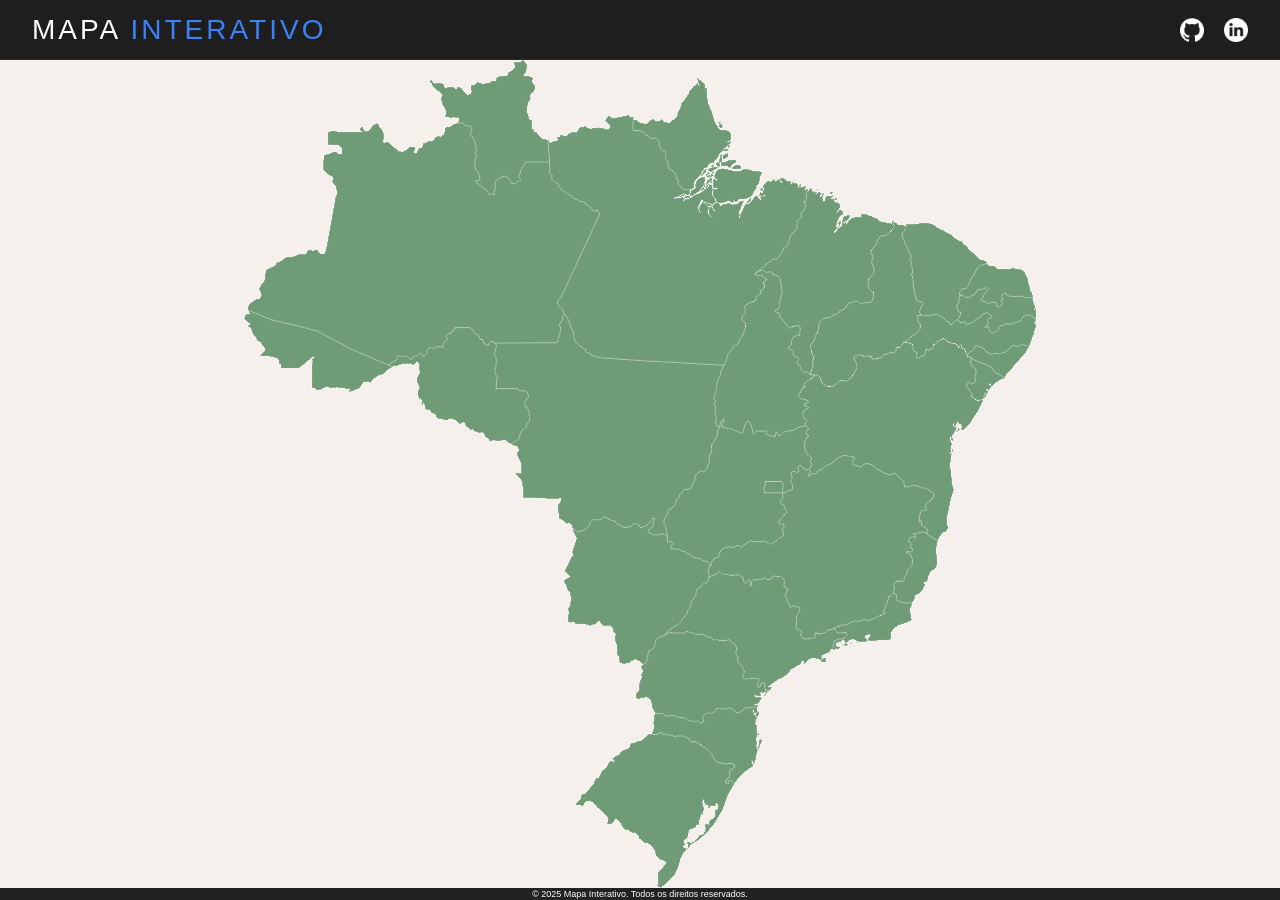
==== commit aefe9993: "Responsividade melhor, adicionaod botao muito legal que deu muito trabalho" ====
--- a/index.html
+++ b/index.html
@@ -5,6 +5,7 @@
     <meta name="viewport" content="width=device-width, initial-scale=1.0">
     <title>Projeto Interativo</title>
     <link rel="stylesheet" href="style.css">
+    
 </head>
 <body>
 
--- a/style.css
+++ b/style.css
@@ -1,161 +1,303 @@
 * {
-    margin: 0;
-    padding: 0;
-    box-sizing: border-box;
+  margin: 0;
+  padding: 0;
+  box-sizing: border-box;
 }
 body {
-    font-family: Arial, sans-serif;
-    background-color: #f5f0eb;
+  font-family: Arial, sans-serif;
+  background-color: #f5f0eb;
 }
 header {
-    background-color: #1e1e1e;
-    color: #fff;
-    padding: 0 32px;
-    height: 60px;
-    border-bottom: 1px solid #2a2a2a;
-    position: sticky;
-    top: 0;
-    z-index: 100;
+  background-color: #1e1e1e;
+  color: #fff;
+  padding: 0 32px;
+  height: 60px;
+  border-bottom: 1px solid #2a2a2a;
+  position: sticky;
+  top: 0;
+  z-index: 100;
 }
 nav {
-    display: flex;
-    align-items: center;
-    justify-content: space-between;
-    height: 100%;
-    max-width: 1400px;
-    margin: 0 auto;
+  display: flex;
+  align-items: center;
+  justify-content: space-between;
+  height: 100%;
+  max-width: 1400px;
+  margin: 0 auto;
 }
 .nav-title {
-    font-family: 'Bebas Neue', sans-serif;
-    font-size: 28px;
-    letter-spacing: 3px;
-    color: #fff;
-    line-height: 1;
+  font-family: "Bebas Neue", sans-serif;
+  font-size: 28px;
+  letter-spacing: 3px;
+  color: #fff;
+  line-height: 1;
 }
 .nav-title-accent {
-    color: #3b82f6;
+  color: #3b82f6;
 }
 .nav-links {
-    
-    display: flex;
-    align-items: center;
-    gap: 20px;
+  display: flex;
+  align-items: center;
+  gap: 20px;
 }
 .nav-icon {
+  color: white;
+  display: flex;
+  align-items: center;
+  transition: transform 0.3s ease;
+}
+.nav-icon img {
+  width: 24px;
+  height: 24px;
+  filter: brightness(0) invert(1);
+}
+.nav-icon:hover {
+  transform: scale(1.2);
+}
+footer {
+  background-color: #222;
+  color: #fff;
+  text-align: center;
+  padding: 1px;
+  position: fixed;
+  bottom: 0;
+  width: 100%;
+  font-size: 9px;
+}
+
+main {
+  position: relative;
+  display: flex;
+  height: calc(100vh - 60px - 12px);
+  overflow: hidden;
+  width: 100%;
+}
+.intro {
+  margin-bottom: 24px;
+  text-align: center;
+  font-weight: 700;
+}
+.mapa {
+  display: flex;
+  align-items: center;
+  justify-content: center;
+}
+.mapas {
+  will-change: transform;
+  contain: layout paint size;
+  position: relative;
+  width: 100%;
+  height: 100%;
+
+  display: flex;
+  justify-content: center;
+  align-items: center;
+
+  transition: transform 0.8s ease-in;
+}
+#mapa-container {
+  width: 100%;
+  height: 100%;
+}
+#mapa-container svg {
+  transform: translateZ(0);
+  width: 100%;
+  height: 100%;
+}
+svg {
+  pointer-events: none;
+  shape-rendering: optimizeSpeed;
+}
+path{
+    vector-effect: non-scaling-stroke;
+}
+svg path {
+  pointer-events: auto;
+  fill: #6f9c76;
+  stroke: #ffffff;
+  stroke-width: 0.3;
+  transition: fill 0.6s ease;
+  cursor: pointer;
+}
+svg g {
+  transition: opacity 0.4s ease;
+}
+
+svg g.inativo {
+  opacity: 0.25;
+}
+svg g.ativo path {
+  fill: #3b82f6;
+}
+
+.info {
+  will-change: transform;
+  position: absolute;
+  top: 0;
+  right: 0;
+  bottom: 0;
+  content-visibility: auto;
+
+  width: 420px;
+
+  background: white;
+  border-left: 2px solid #e5e5e5;
+
+  padding: 40px;
+
+  transform: translateX(100%);
+  transition: transform 0.35s cubic-bezier(.4,0,.2,1);
+
+  display: flex;
+  flex-direction: column;
+
+  z-index: 5;
+}
+main.ativo .info {
+  transform: translateX(0);
+}
+.info h2 {
+  font-size: 36px;
+  margin-bottom: 20px;
+  padding-bottom: 12px;
+  border-bottom: 2px solid #e5e5e5;
+}
+.info p {
+  font-size: 18px;
+  line-height: 1.7;
+  margin-bottom: 14px;
+}
+.info strong {
+  color: #111;
+}
+#voltar {
+
+  background-color: #ff4757;
     color: white;
-    display: flex;
-    align-items: center;
-    transition: transform 1s ease;
-    gap: 100px;
-}
-.nav-icon img {
-    width: 24px;
-    height: 24px;
-    filter: brightness(0) invert(1);
-}
-.nav-icon:hover {
-    transform: scale(1.2);
-}
-footer {
-    background-color: #222;
-    color: #fff;
-    text-align: center;
-    padding: 4px;
-    position: fixed;
-    bottom: 0;
-    width: 100%;
-    font-size: 12px;
-}
-
-main {
-    display: flex;
-    min-height: 70vh;
-    padding: 24px;  
-    width: 100%;
-
-}
-.intro {
-    margin-bottom: 24px;
-    text-align: center;
-    font-weight: 700;   
-}
-.mapa {
-    display: flex;
-    align-items: center;
-    justify-content: center;
-}
-.mapas {
+    font-size: 1.2rem;
+    font-weight: bold;
+    text-transform: uppercase;
+    letter-spacing: 1px;
+    border: 2px solid #990008;
+
+    
+    padding: 15px 30px;
+    
+    
+    border-radius: 12px; 
+    cursor: pointer;
+
+    box-shadow: 6px 6px 0 #b33939; 
+
+   transition: 
+        transform 0.22s cubic-bezier(.4,0,.2,1),
+        box-shadow 0.22s cubic-bezier(.4,0,.2,1);
+    
+    user-select: none;
+
+    transform: translate(0,0);
+}
+#voltar:hover {
+  /* background-color: #ff6b81;  */
+    
+    transform: translate(3px, 3px);
+   
+    box-shadow: 3px 3px 0 #b33939;       
+}
+#voltar:active{
+    transform: translate(6px, 6px);
+    transition: 
+        transform 0.08s cubic-bezier(.4,0,.2,1),
+        box-shadow 0.05s cubic-bezier(.4,0,.2,1);
+
+    box-shadow: 0 0 0 #b33939;
+}
+main.ativo #voltar {
+  display: block;
+}
+.estados-dados {
+  margin-top: 20px;
+}
+.estados-dados p {
+  margin-bottom: 10px;
+  font-size: 16px;
+}
+
+.regiao-sul:hover {
+  fill: #ff0000;
+}
+.regiao-sudeste:hover {
+  fill: #ff8c00;
+}
+.regiao-centro:hover {
+  fill: #ecf00a;
+}
+.regiao-norte:hover {
+  fill: #228b22;
+}
+.regiao-nordeste:hover {
+  fill: #4444bb;
+}
+
+@media (max-width: 768px) {
+  main {
+    height: calc(100vh - 60px);
+    flex-direction: column;
+  }
+  footer {
+    display: none;
+  }
+  .mapas {
+    position: absolute;
+    inset: 0;
+
     display: flex;
     justify-content: center;
     align-items: center;
-    flex: 2;
-    transition: transform 0.4s ease-in;
-}
-main.ativo .mapas {
-    transform: translateX(-200px);
-    
-}
-#mapa-container {
+  }
+  #mapa-container svg {
     width: 100%;
-    max-width: 700px;
-    height: 60vh;
-}
-.mapas svg {
-    max-width: 1200px;
-    height: auto;   
-}
-svg path {
-    fill: #6f9c76;
-    stroke: #ffffff;
-    stroke-width: 0.5;
-    transition: fill 0.3s ease;
-    cursor: pointer;
-}
-
-svg {
-    user-select: none;
-}
-
-.info {
-    flex: 0;
-    opacity: 0;
-    overflow: hidden;
-    padding: 0 24px;
-    transition: flex 0.8s ease, opacity 0.7s ease;
-}
-main.ativo .info {
-    flex: 1;
-    opacity: 1;
-}
-.info h2 {
-    font-size: 34px;
-    margin-bottom: 16px;
-}
-.info p {
+    height: 100%;
+    object-fit: contain;
+  }
+  svg {
+    display: block;
+  }
+  .info {
+    overflow-y: auto;
+
+    width: 100%;
+    height: 45%;
+    padding: 24px;
+    padding-bottom: calc(24px + env(safe-area-insert-bottom));
+
+    top: auto;
+    bottom: 0;
+    right: 0;
+
+    transform: translateY(100%);
+
+    border-left: none;
+    border-top: 2px solid #e5e5e5;
+  }
+  .estados-dados {
+    padding-bottom: 20px;
+  }
+  main.ativo .info {
+    transform: translateY(0);
+  }
+  main.ativo .mapas {
+    transform: translateY(-180px);
+  }
+  #voltar {
+    display: none;
+    margin-top: auto;
+    margin-bottom: 10px;
     font-size: 18px;
-    line-height: 1.6;
-    margin-bottom: 12px;
-}
-#voltar {
-    padding: 10px 20px;
-    font-size: 16px;
-    background-color: #222;
-    color: #fff;
-    border: solid 2px white;
-    border-radius: 8px;
-    cursor: pointer;
-    margin-top: 12px;
-}
-#voltar:hover {
-    background-color: #5e615ee1;
-    
-}
-main.ativo #voltar {
+    padding: 14px 24px;
+  }
+
+  main.ativo #voltar {
     display: block;
-}
-
-.regiao-sul:hover path{ fill: #ff0000; }
-.regiao-sudeste:hover path{ fill: #ff8c00; }
-.regiao-centro:hover path{fill: #ecf00a;}
-.regiao-norte:hover path{ fill: #228B22; }
-.regiao-nordeste:hover path{ fill: #4444bb; }+  }
+}
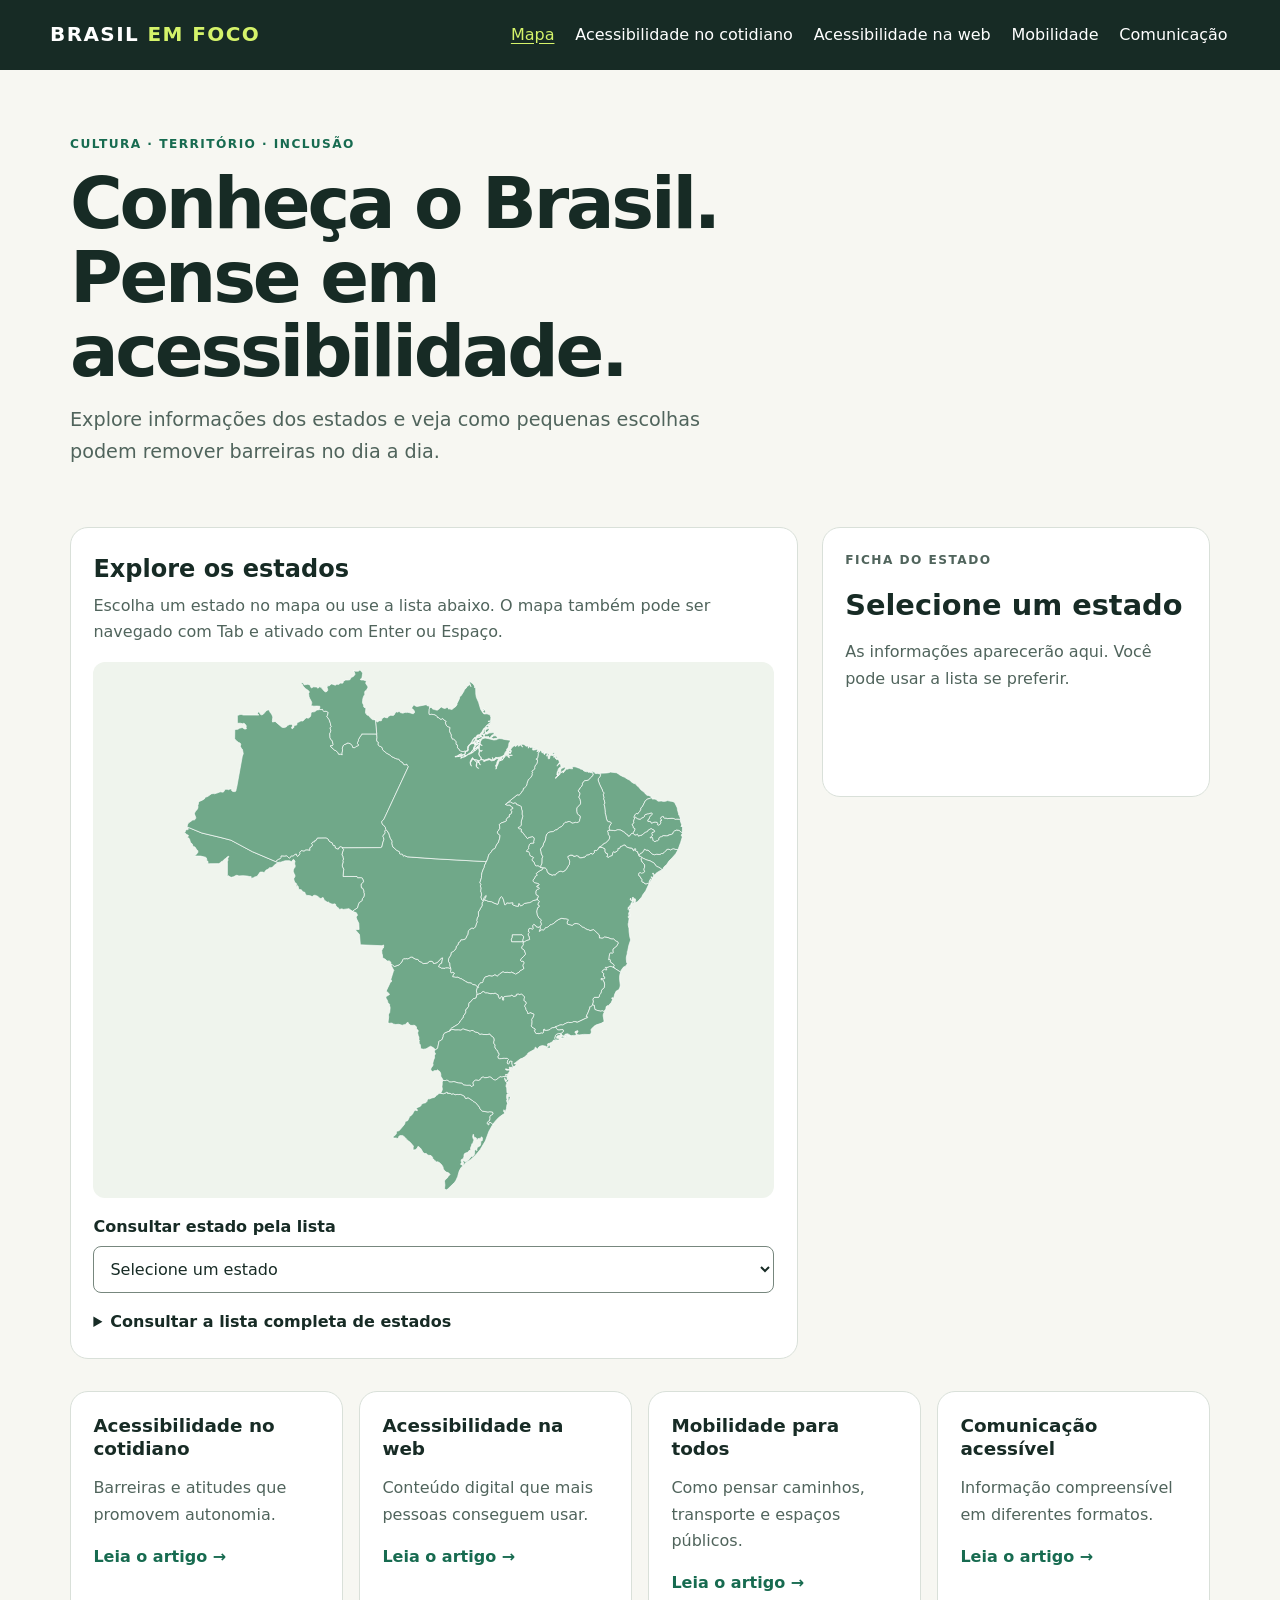
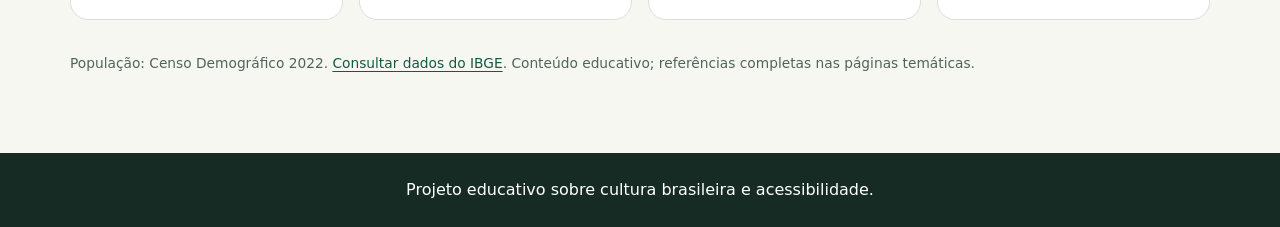
==== commit dcd5d7e3: "feat: add temas sobre acessiblidade e cultura" ====
--- a/index.html
+++ b/index.html
@@ -1,78 +1,19 @@
-<!DOCTYPE html>
-<html lang="en">
+<!doctype html>
+<html lang="pt-BR">
 <head>
-    <meta charset="UTF-8">
-    <meta name="viewport" content="width=device-width, initial-scale=1.0">
-    <title>Projeto Interativo</title>
-    <link rel="stylesheet" href="style.css">
-    
+  <meta charset="utf-8"><meta name="viewport" content="width=device-width, initial-scale=1">
+  <meta name="description" content="Explore os estados brasileiros e descubra como tornar espaços e informações mais acessíveis.">
+  <title>Brasil em foco | Mapa interativo acessível</title><link rel="stylesheet" href="style.css">
 </head>
 <body>
-
-    <header>
-        <nav>
-            <span class="nav-title">MAPA <span class="nav-title-accent">INTERATIVO</span></span>
-
-            <div class="nav-links">
-                <a href="https://github.com/natanhnrqe" target="_blank" class="nav-icon" aria-label="GitHub">
-                    <img src="images/github.png"  alt="GitHub">
-                </a>
-                <a href="https://www.linkedin.com/in/natannhenriquee/" target="_blank" class="nav-icon" aria-label="LinkedIn">
-                    <img src="images/linkedin (1).png" alt="LinkedIn">
-                </a>
-            </div>
-        </nav>
-    </header>
-
-    <main>
-        <section class="mapa">
-            <h2></h2>
-        </section>
-
-        <section class="mapas">
-            <div id="mapa-container"><p id="mapa-loading" style="text-align:center;padding:2rem;color:#888;">Carregando mapa...</p></div>
-        </section>
-
-        <section class="info" id="info">
-            <div id="conteudo-info">
-                <p>Selecione um estado!!!</p>
-            </div>
-            <button id="voltar">Voltar ao mapa</button>
-           
-        </section>
-    </main>
-    <footer>
-        <p>© 2025 Mapa Interativo. Todos os direitos reservados.</p>
-    </footer>
-    <script src="dados.js"></script>
-    <script src="script.js" defer></script>
-    
-
-<script>
-function loadMapa() {
-  fetch('mapa.svg')
-    .then(r => r.text())
-    .then(svgText => {
-      const container = document.getElementById('mapa-container');
-      container.innerHTML = svgText;
-      initMapaEventos();
-    })
-    .catch(() => {
-      document.getElementById('mapa-container').innerHTML = '<p style="color:red">Erro ao carregar o mapa.</p>';
-    });
-}
-
-if ('IntersectionObserver' in window) {
-  const obs = new IntersectionObserver(entries => {
-    if (entries[0].isIntersecting) {
-      obs.disconnect();
-      loadMapa();
-    }
-  }, { rootMargin: '300px' });
-  obs.observe(document.getElementById('mapa-container'));
-} else {
-  window.addEventListener('load', loadMapa);
-}
-</script>
-</body>
-</html>+<a class="skip-link" href="#conteudo">Pular para o conteúdo</a>
+<header class="site-header"><a class="brand" href="index.html">BRASIL <span>EM FOCO</span></a><nav aria-label="Navegação principal"><a aria-current="page" href="index.html">Mapa</a><a href="cotidiano.html">Acessibilidade no cotidiano</a><a href="web.html">Acessibilidade na web</a><a href="mobilidade.html">Mobilidade</a><a href="comunicacao.html">Comunicação</a></nav></header>
+<main id="conteudo">
+  <section class="hero"><p class="eyebrow">CULTURA · TERRITÓRIO · INCLUSÃO</p><h1>Conheça o Brasil. Pense em acessibilidade.</h1><p>Explore informações dos estados e veja como pequenas escolhas podem remover barreiras no dia a dia.</p></section>
+  <section class="explorer" aria-labelledby="explorar-titulo"><div class="map-column"><h2 id="explorar-titulo">Explore os estados</h2><p id="map-help">Escolha um estado no mapa ou use a lista abaixo. O mapa também pode ser navegado com Tab e ativado com Enter ou Espaço.</p><div id="mapa-container" aria-busy="true"><p>Carregando mapa…</p></div><label for="estado-select">Consultar estado pela lista</label><select id="estado-select"><option value="">Selecione um estado</option></select><details><summary>Consultar a lista completa de estados</summary><ul id="lista-estados" class="state-list"></ul></details></div>
+  <aside class="state-panel" aria-live="polite" aria-atomic="true" aria-labelledby="state-title"><p class="eyebrow">FICHA DO ESTADO</p><h2 id="state-title">Selecione um estado</h2><p id="state-placeholder">As informações aparecerão aqui. Você pode usar a lista se preferir.</p><div id="conteudo-info"></div></aside></section>
+  <section class="feature-grid" aria-label="Conteúdos sobre acessibilidade"><a href="cotidiano.html"><h2>Acessibilidade no cotidiano</h2><p>Barreiras e atitudes que promovem autonomia.</p><span>Leia o artigo →</span></a><a href="web.html"><h2>Acessibilidade na web</h2><p>Conteúdo digital que mais pessoas conseguem usar.</p><span>Leia o artigo →</span></a><a href="mobilidade.html"><h2>Mobilidade para todos</h2><p>Como pensar caminhos, transporte e espaços públicos.</p><span>Leia o artigo →</span></a><a href="comunicacao.html"><h2>Comunicação acessível</h2><p>Informação compreensível em diferentes formatos.</p><span>Leia o artigo →</span></a></section>
+  <p class="source-note">População: Censo Demográfico 2022. <a href="https://www.ibge.gov.br/cidades-e-estados.html" target="_blank" rel="noopener noreferrer">Consultar dados do IBGE</a>. Conteúdo educativo; referências completas nas páginas temáticas.</p>
+</main><footer><p>Projeto educativo sobre cultura brasileira e acessibilidade.</p></footer>
+<script src="dados.js"></script><script src="script.js" defer></script>
+</body></html>
--- a/style.css
+++ b/style.css
@@ -1,303 +1,2 @@
-* {
-  margin: 0;
-  padding: 0;
-  box-sizing: border-box;
-}
-body {
-  font-family: Arial, sans-serif;
-  background-color: #f5f0eb;
-}
-header {
-  background-color: #1e1e1e;
-  color: #fff;
-  padding: 0 32px;
-  height: 60px;
-  border-bottom: 1px solid #2a2a2a;
-  position: sticky;
-  top: 0;
-  z-index: 100;
-}
-nav {
-  display: flex;
-  align-items: center;
-  justify-content: space-between;
-  height: 100%;
-  max-width: 1400px;
-  margin: 0 auto;
-}
-.nav-title {
-  font-family: "Bebas Neue", sans-serif;
-  font-size: 28px;
-  letter-spacing: 3px;
-  color: #fff;
-  line-height: 1;
-}
-.nav-title-accent {
-  color: #3b82f6;
-}
-.nav-links {
-  display: flex;
-  align-items: center;
-  gap: 20px;
-}
-.nav-icon {
-  color: white;
-  display: flex;
-  align-items: center;
-  transition: transform 0.3s ease;
-}
-.nav-icon img {
-  width: 24px;
-  height: 24px;
-  filter: brightness(0) invert(1);
-}
-.nav-icon:hover {
-  transform: scale(1.2);
-}
-footer {
-  background-color: #222;
-  color: #fff;
-  text-align: center;
-  padding: 1px;
-  position: fixed;
-  bottom: 0;
-  width: 100%;
-  font-size: 9px;
-}
-
-main {
-  position: relative;
-  display: flex;
-  height: calc(100vh - 60px - 12px);
-  overflow: hidden;
-  width: 100%;
-}
-.intro {
-  margin-bottom: 24px;
-  text-align: center;
-  font-weight: 700;
-}
-.mapa {
-  display: flex;
-  align-items: center;
-  justify-content: center;
-}
-.mapas {
-  will-change: transform;
-  contain: layout paint size;
-  position: relative;
-  width: 100%;
-  height: 100%;
-
-  display: flex;
-  justify-content: center;
-  align-items: center;
-
-  transition: transform 0.8s ease-in;
-}
-#mapa-container {
-  width: 100%;
-  height: 100%;
-}
-#mapa-container svg {
-  transform: translateZ(0);
-  width: 100%;
-  height: 100%;
-}
-svg {
-  pointer-events: none;
-  shape-rendering: optimizeSpeed;
-}
-path{
-    vector-effect: non-scaling-stroke;
-}
-svg path {
-  pointer-events: auto;
-  fill: #6f9c76;
-  stroke: #ffffff;
-  stroke-width: 0.3;
-  transition: fill 0.6s ease;
-  cursor: pointer;
-}
-svg g {
-  transition: opacity 0.4s ease;
-}
-
-svg g.inativo {
-  opacity: 0.25;
-}
-svg g.ativo path {
-  fill: #3b82f6;
-}
-
-.info {
-  will-change: transform;
-  position: absolute;
-  top: 0;
-  right: 0;
-  bottom: 0;
-  content-visibility: auto;
-
-  width: 420px;
-
-  background: white;
-  border-left: 2px solid #e5e5e5;
-
-  padding: 40px;
-
-  transform: translateX(100%);
-  transition: transform 0.35s cubic-bezier(.4,0,.2,1);
-
-  display: flex;
-  flex-direction: column;
-
-  z-index: 5;
-}
-main.ativo .info {
-  transform: translateX(0);
-}
-.info h2 {
-  font-size: 36px;
-  margin-bottom: 20px;
-  padding-bottom: 12px;
-  border-bottom: 2px solid #e5e5e5;
-}
-.info p {
-  font-size: 18px;
-  line-height: 1.7;
-  margin-bottom: 14px;
-}
-.info strong {
-  color: #111;
-}
-#voltar {
-
-  background-color: #ff4757;
-    color: white;
-    font-size: 1.2rem;
-    font-weight: bold;
-    text-transform: uppercase;
-    letter-spacing: 1px;
-    border: 2px solid #990008;
-
-    
-    padding: 15px 30px;
-    
-    
-    border-radius: 12px; 
-    cursor: pointer;
-
-    box-shadow: 6px 6px 0 #b33939; 
-
-   transition: 
-        transform 0.22s cubic-bezier(.4,0,.2,1),
-        box-shadow 0.22s cubic-bezier(.4,0,.2,1);
-    
-    user-select: none;
-
-    transform: translate(0,0);
-}
-#voltar:hover {
-  /* background-color: #ff6b81;  */
-    
-    transform: translate(3px, 3px);
-   
-    box-shadow: 3px 3px 0 #b33939;       
-}
-#voltar:active{
-    transform: translate(6px, 6px);
-    transition: 
-        transform 0.08s cubic-bezier(.4,0,.2,1),
-        box-shadow 0.05s cubic-bezier(.4,0,.2,1);
-
-    box-shadow: 0 0 0 #b33939;
-}
-main.ativo #voltar {
-  display: block;
-}
-.estados-dados {
-  margin-top: 20px;
-}
-.estados-dados p {
-  margin-bottom: 10px;
-  font-size: 16px;
-}
-
-.regiao-sul:hover {
-  fill: #ff0000;
-}
-.regiao-sudeste:hover {
-  fill: #ff8c00;
-}
-.regiao-centro:hover {
-  fill: #ecf00a;
-}
-.regiao-norte:hover {
-  fill: #228b22;
-}
-.regiao-nordeste:hover {
-  fill: #4444bb;
-}
-
-@media (max-width: 768px) {
-  main {
-    height: calc(100vh - 60px);
-    flex-direction: column;
-  }
-  footer {
-    display: none;
-  }
-  .mapas {
-    position: absolute;
-    inset: 0;
-
-    display: flex;
-    justify-content: center;
-    align-items: center;
-  }
-  #mapa-container svg {
-    width: 100%;
-    height: 100%;
-    object-fit: contain;
-  }
-  svg {
-    display: block;
-  }
-  .info {
-    overflow-y: auto;
-
-    width: 100%;
-    height: 45%;
-    padding: 24px;
-    padding-bottom: calc(24px + env(safe-area-insert-bottom));
-
-    top: auto;
-    bottom: 0;
-    right: 0;
-
-    transform: translateY(100%);
-
-    border-left: none;
-    border-top: 2px solid #e5e5e5;
-  }
-  .estados-dados {
-    padding-bottom: 20px;
-  }
-  main.ativo .info {
-    transform: translateY(0);
-  }
-  main.ativo .mapas {
-    transform: translateY(-180px);
-  }
-  #voltar {
-    display: none;
-    margin-top: auto;
-    margin-bottom: 10px;
-    font-size: 18px;
-    padding: 14px 24px;
-  }
-
-  main.ativo #voltar {
-    display: block;
-  }
-}
+:root{--ink:#172b25;--muted:#50645c;--paper:#f7f7f2;--green:#176b50;--lime:#d5f36a;--line:#d9e0d9;--white:#fff}*{box-sizing:border-box}html{scroll-behavior:smooth}body{margin:0;background:var(--paper);color:var(--ink);font:16px/1.65 system-ui,-apple-system,"Segoe UI",sans-serif}.skip-link{position:absolute;left:1rem;top:-5rem;background:#fff;padding:.75rem 1rem;z-index:10}.skip-link:focus{top:1rem}a{color:#125a43;text-underline-offset:3px}a:hover{text-decoration-thickness:2px}:focus-visible{outline:3px solid #ba4b00;outline-offset:3px}.site-header{background:var(--ink);color:white;padding:1rem max(1.25rem,calc((100vw - 1180px)/2));display:flex;justify-content:space-between;gap:1.5rem;align-items:center}.brand{font-weight:900;font-size:1.25rem;letter-spacing:.07em;color:white;text-decoration:none;white-space:nowrap}.brand span{color:var(--lime)}nav{display:flex;flex-wrap:wrap;gap:.4rem 1rem}nav a{color:white;padding:.35rem .15rem;text-decoration:none}nav a[aria-current=page]{color:var(--lime);text-decoration:underline}main{max-width:1180px;margin:auto;padding:2rem 1.25rem 4rem}.hero{padding:2rem 0 2.5rem;max-width:760px}.eyebrow{font-size:.76rem;font-weight:800;letter-spacing:.12em;color:var(--green)}h1,h2,h3,p{margin-top:0}h1{font-size:clamp(2.2rem,6vw,4.5rem);line-height:1.03;letter-spacing:-.045em;margin:.5rem 0 1rem}.hero>p:last-child{font-size:1.2rem;max-width:650px;color:var(--muted)}.explorer{display:grid;grid-template-columns:minmax(0,1.5fr) minmax(280px,.8fr);gap:1.5rem;align-items:start}.map-column,.state-panel,.feature-grid>a,.article-card{background:var(--white);border:1px solid var(--line);border-radius:18px;padding:1.4rem}.map-column h2{margin-bottom:.2rem}#map-help{color:var(--muted)}#mapa-container{min-height:300px;display:grid;place-items:center;background:#eff4ed;border-radius:12px;margin:1rem 0;padding:.5rem}#mapa-container svg{width:100%;height:auto;max-height:520px}#mapa-container svg path{fill:#70a889;stroke:#fff;stroke-width:.65;vector-effect:non-scaling-stroke;transition:fill .15s ease}#mapa-container svg g{cursor:pointer}#mapa-container svg g:hover path,#mapa-container svg g:focus path{fill:#d3ed69}label{display:block;font-weight:700;margin:.8rem 0 .35rem}select{width:100%;padding:.75rem;border:1px solid #77877e;border-radius:8px;background:#fff;color:var(--ink);font:inherit}details{margin-top:1rem}summary{cursor:pointer;font-weight:700}.state-list{columns:2;padding-left:1.25rem}.state-list button{border:0;background:none;color:#125a43;text-decoration:underline;font:inherit;cursor:pointer;padding:.2rem}.state-panel{position:sticky;top:1rem;min-height:270px}.state-panel h2{font-size:1.8rem;margin-bottom:.6rem}.state-panel>p{color:var(--muted)}.facts{display:grid;grid-template-columns:1fr 1fr;gap:.65rem}.facts div{padding:.75rem;background:#eff4ed;border-radius:10px}.facts dt{font-size:.78rem;color:var(--muted)}.facts dd{margin:0;font-weight:750}.state-panel h3{font-size:1rem;margin:.9rem 0 .4rem}.chip-list{padding:0;display:flex;flex-wrap:wrap;gap:.4rem;list-style:none}.chip-list li{border:1px solid var(--line);border-radius:2rem;padding:.2rem .65rem;font-size:.9rem}.source-note{font-size:.86rem;color:var(--muted);margin-top:1rem}.feature-grid{display:grid;grid-template-columns:repeat(4,1fr);gap:1rem;margin:2rem 0}.feature-grid>a{color:var(--ink);text-decoration:none;transition:transform .15s}.feature-grid>a:hover{transform:translateY(-3px)}.feature-grid h2{font-size:1.15rem;line-height:1.25}.feature-grid p{color:var(--muted)}.feature-grid span{font-weight:700;color:var(--green)}footer{padding:1.5rem;text-align:center;background:var(--ink);color:white}footer p{margin:0}.article{max-width:780px}.article h1{margin-bottom:1.25rem}.article p,.article li{font-size:1.08rem}.article h2{margin-top:2rem;font-size:1.55rem}.article-card{margin:1.5rem 0;background:#eff4ed}.references li{margin:.5rem 0}@media(max-width:850px){.site-header{align-items:flex-start;flex-direction:column}nav{gap:.35rem .75rem}.explorer{grid-template-columns:1fr}.state-panel{position:static}.feature-grid{grid-template-columns:repeat(2,1fr)}}@media(max-width:520px){main{padding:1rem .85rem 3rem}.map-column,.state-panel,.feature-grid>a{padding:1rem}.feature-grid{grid-template-columns:1fr}.state-list{columns:1}#mapa-container{min-height:230px}.facts{grid-template-columns:1fr 1fr}}
+@media(prefers-reduced-motion:reduce){*,*::before,*::after{scroll-behavior:auto!important;transition:none!important}}
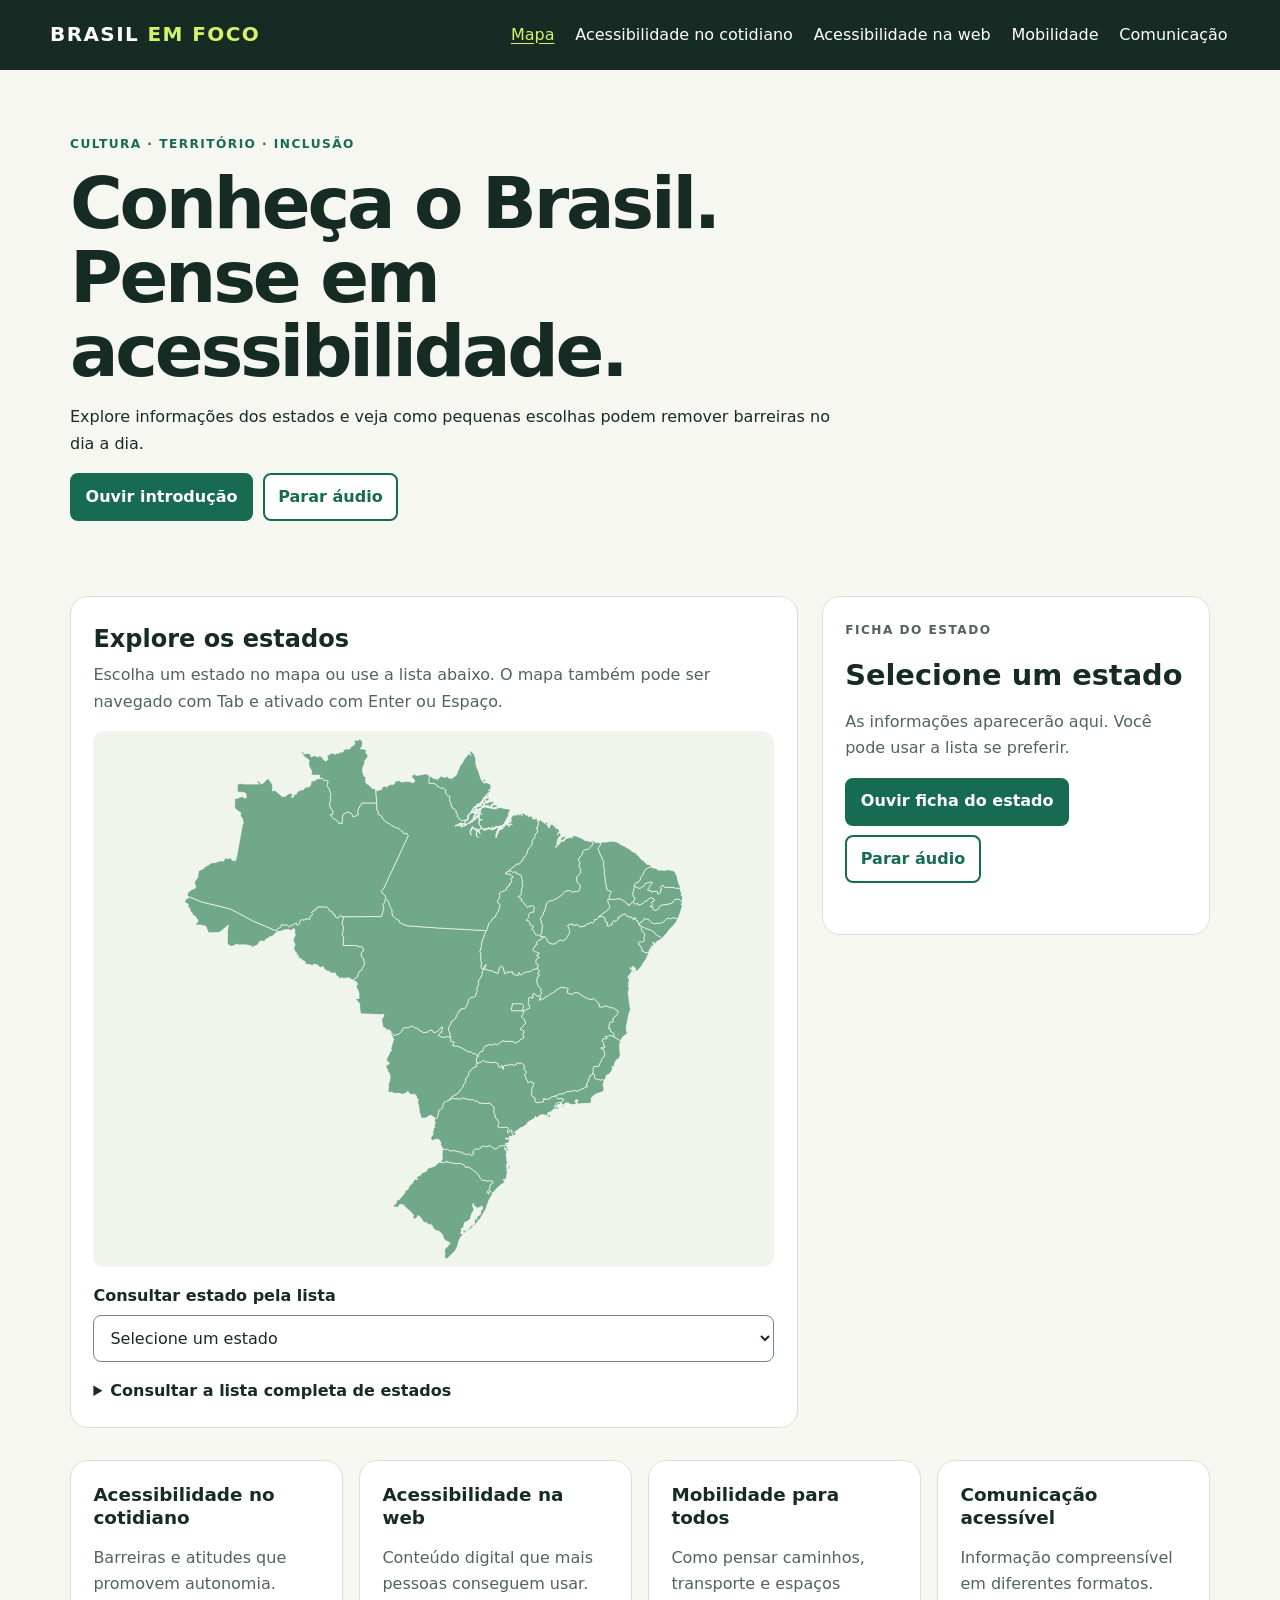
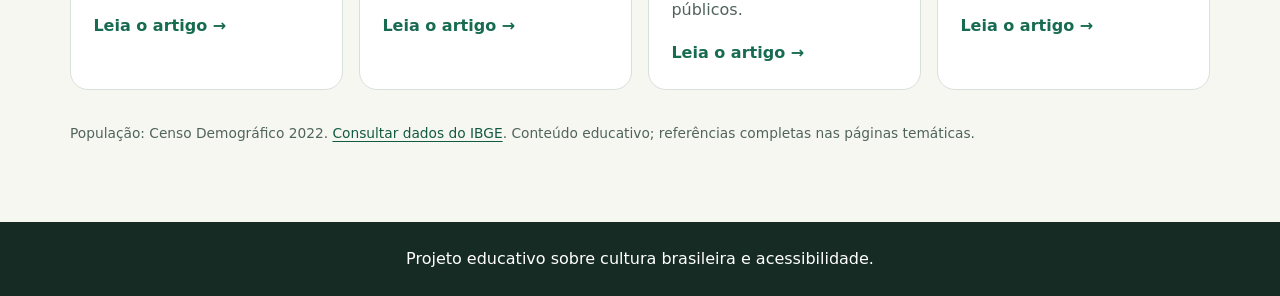
==== commit 80ce36bd: "feat: add audiovisual for pages" ====
--- a/index.html
+++ b/index.html
@@ -9,11 +9,11 @@
 <a class="skip-link" href="#conteudo">Pular para o conteúdo</a>
 <header class="site-header"><a class="brand" href="index.html">BRASIL <span>EM FOCO</span></a><nav aria-label="Navegação principal"><a aria-current="page" href="index.html">Mapa</a><a href="cotidiano.html">Acessibilidade no cotidiano</a><a href="web.html">Acessibilidade na web</a><a href="mobilidade.html">Mobilidade</a><a href="comunicacao.html">Comunicação</a></nav></header>
 <main id="conteudo">
-  <section class="hero"><p class="eyebrow">CULTURA · TERRITÓRIO · INCLUSÃO</p><h1>Conheça o Brasil. Pense em acessibilidade.</h1><p>Explore informações dos estados e veja como pequenas escolhas podem remover barreiras no dia a dia.</p></section>
+  <section class="hero" id="introducao"><p class="eyebrow">CULTURA · TERRITÓRIO · INCLUSÃO</p><h1>Conheça o Brasil. Pense em acessibilidade.</h1><p>Explore informações dos estados e veja como pequenas escolhas podem remover barreiras no dia a dia.</p><div class="audio-controls"><button type="button" data-speak="#introducao">Ouvir introdução</button><button type="button" class="secondary" data-stop-speaking>Parar áudio</button></div><p class="audio-status" id="audio-status" role="status" aria-live="polite"></p></section>
   <section class="explorer" aria-labelledby="explorar-titulo"><div class="map-column"><h2 id="explorar-titulo">Explore os estados</h2><p id="map-help">Escolha um estado no mapa ou use a lista abaixo. O mapa também pode ser navegado com Tab e ativado com Enter ou Espaço.</p><div id="mapa-container" aria-busy="true"><p>Carregando mapa…</p></div><label for="estado-select">Consultar estado pela lista</label><select id="estado-select"><option value="">Selecione um estado</option></select><details><summary>Consultar a lista completa de estados</summary><ul id="lista-estados" class="state-list"></ul></details></div>
-  <aside class="state-panel" aria-live="polite" aria-atomic="true" aria-labelledby="state-title"><p class="eyebrow">FICHA DO ESTADO</p><h2 id="state-title">Selecione um estado</h2><p id="state-placeholder">As informações aparecerão aqui. Você pode usar a lista se preferir.</p><div id="conteudo-info"></div></aside></section>
+  <aside class="state-panel" aria-live="polite" aria-atomic="true" aria-labelledby="state-title"><p class="eyebrow">FICHA DO ESTADO</p><h2 id="state-title">Selecione um estado</h2><p id="state-placeholder">As informações aparecerão aqui. Você pode usar a lista se preferir.</p><div id="conteudo-info"></div><div class="audio-controls"><button type="button" data-speak="#state-title, #conteudo-info">Ouvir ficha do estado</button><button type="button" class="secondary" data-stop-speaking>Parar áudio</button></div><p class="audio-status" role="status" aria-live="polite"></p></aside></section>
   <section class="feature-grid" aria-label="Conteúdos sobre acessibilidade"><a href="cotidiano.html"><h2>Acessibilidade no cotidiano</h2><p>Barreiras e atitudes que promovem autonomia.</p><span>Leia o artigo →</span></a><a href="web.html"><h2>Acessibilidade na web</h2><p>Conteúdo digital que mais pessoas conseguem usar.</p><span>Leia o artigo →</span></a><a href="mobilidade.html"><h2>Mobilidade para todos</h2><p>Como pensar caminhos, transporte e espaços públicos.</p><span>Leia o artigo →</span></a><a href="comunicacao.html"><h2>Comunicação acessível</h2><p>Informação compreensível em diferentes formatos.</p><span>Leia o artigo →</span></a></section>
   <p class="source-note">População: Censo Demográfico 2022. <a href="https://www.ibge.gov.br/cidades-e-estados.html" target="_blank" rel="noopener noreferrer">Consultar dados do IBGE</a>. Conteúdo educativo; referências completas nas páginas temáticas.</p>
 </main><footer><p>Projeto educativo sobre cultura brasileira e acessibilidade.</p></footer>
-<script src="dados.js"></script><script src="script.js" defer></script>
+<script src="dados.js"></script><script src="script.js" defer></script><script src="audio.js" defer></script>
 </body></html>
--- a/style.css
+++ b/style.css
@@ -1,2 +1,406 @@
-:root{--ink:#172b25;--muted:#50645c;--paper:#f7f7f2;--green:#176b50;--lime:#d5f36a;--line:#d9e0d9;--white:#fff}*{box-sizing:border-box}html{scroll-behavior:smooth}body{margin:0;background:var(--paper);color:var(--ink);font:16px/1.65 system-ui,-apple-system,"Segoe UI",sans-serif}.skip-link{position:absolute;left:1rem;top:-5rem;background:#fff;padding:.75rem 1rem;z-index:10}.skip-link:focus{top:1rem}a{color:#125a43;text-underline-offset:3px}a:hover{text-decoration-thickness:2px}:focus-visible{outline:3px solid #ba4b00;outline-offset:3px}.site-header{background:var(--ink);color:white;padding:1rem max(1.25rem,calc((100vw - 1180px)/2));display:flex;justify-content:space-between;gap:1.5rem;align-items:center}.brand{font-weight:900;font-size:1.25rem;letter-spacing:.07em;color:white;text-decoration:none;white-space:nowrap}.brand span{color:var(--lime)}nav{display:flex;flex-wrap:wrap;gap:.4rem 1rem}nav a{color:white;padding:.35rem .15rem;text-decoration:none}nav a[aria-current=page]{color:var(--lime);text-decoration:underline}main{max-width:1180px;margin:auto;padding:2rem 1.25rem 4rem}.hero{padding:2rem 0 2.5rem;max-width:760px}.eyebrow{font-size:.76rem;font-weight:800;letter-spacing:.12em;color:var(--green)}h1,h2,h3,p{margin-top:0}h1{font-size:clamp(2.2rem,6vw,4.5rem);line-height:1.03;letter-spacing:-.045em;margin:.5rem 0 1rem}.hero>p:last-child{font-size:1.2rem;max-width:650px;color:var(--muted)}.explorer{display:grid;grid-template-columns:minmax(0,1.5fr) minmax(280px,.8fr);gap:1.5rem;align-items:start}.map-column,.state-panel,.feature-grid>a,.article-card{background:var(--white);border:1px solid var(--line);border-radius:18px;padding:1.4rem}.map-column h2{margin-bottom:.2rem}#map-help{color:var(--muted)}#mapa-container{min-height:300px;display:grid;place-items:center;background:#eff4ed;border-radius:12px;margin:1rem 0;padding:.5rem}#mapa-container svg{width:100%;height:auto;max-height:520px}#mapa-container svg path{fill:#70a889;stroke:#fff;stroke-width:.65;vector-effect:non-scaling-stroke;transition:fill .15s ease}#mapa-container svg g{cursor:pointer}#mapa-container svg g:hover path,#mapa-container svg g:focus path{fill:#d3ed69}label{display:block;font-weight:700;margin:.8rem 0 .35rem}select{width:100%;padding:.75rem;border:1px solid #77877e;border-radius:8px;background:#fff;color:var(--ink);font:inherit}details{margin-top:1rem}summary{cursor:pointer;font-weight:700}.state-list{columns:2;padding-left:1.25rem}.state-list button{border:0;background:none;color:#125a43;text-decoration:underline;font:inherit;cursor:pointer;padding:.2rem}.state-panel{position:sticky;top:1rem;min-height:270px}.state-panel h2{font-size:1.8rem;margin-bottom:.6rem}.state-panel>p{color:var(--muted)}.facts{display:grid;grid-template-columns:1fr 1fr;gap:.65rem}.facts div{padding:.75rem;background:#eff4ed;border-radius:10px}.facts dt{font-size:.78rem;color:var(--muted)}.facts dd{margin:0;font-weight:750}.state-panel h3{font-size:1rem;margin:.9rem 0 .4rem}.chip-list{padding:0;display:flex;flex-wrap:wrap;gap:.4rem;list-style:none}.chip-list li{border:1px solid var(--line);border-radius:2rem;padding:.2rem .65rem;font-size:.9rem}.source-note{font-size:.86rem;color:var(--muted);margin-top:1rem}.feature-grid{display:grid;grid-template-columns:repeat(4,1fr);gap:1rem;margin:2rem 0}.feature-grid>a{color:var(--ink);text-decoration:none;transition:transform .15s}.feature-grid>a:hover{transform:translateY(-3px)}.feature-grid h2{font-size:1.15rem;line-height:1.25}.feature-grid p{color:var(--muted)}.feature-grid span{font-weight:700;color:var(--green)}footer{padding:1.5rem;text-align:center;background:var(--ink);color:white}footer p{margin:0}.article{max-width:780px}.article h1{margin-bottom:1.25rem}.article p,.article li{font-size:1.08rem}.article h2{margin-top:2rem;font-size:1.55rem}.article-card{margin:1.5rem 0;background:#eff4ed}.references li{margin:.5rem 0}@media(max-width:850px){.site-header{align-items:flex-start;flex-direction:column}nav{gap:.35rem .75rem}.explorer{grid-template-columns:1fr}.state-panel{position:static}.feature-grid{grid-template-columns:repeat(2,1fr)}}@media(max-width:520px){main{padding:1rem .85rem 3rem}.map-column,.state-panel,.feature-grid>a{padding:1rem}.feature-grid{grid-template-columns:1fr}.state-list{columns:1}#mapa-container{min-height:230px}.facts{grid-template-columns:1fr 1fr}}
-@media(prefers-reduced-motion:reduce){*,*::before,*::after{scroll-behavior:auto!important;transition:none!important}}
+:root {
+  --ink: #172b25;
+  --muted: #50645c;
+  --paper: #f7f7f2;
+  --green: #176b50;
+  --lime: #d5f36a;
+  --line: #d9e0d9;
+  --white: #fff;
+}
+* {
+  box-sizing: border-box;
+}
+html {
+  scroll-behavior: smooth;
+}
+body {
+  margin: 0;
+  background: var(--paper);
+  color: var(--ink);
+  font:
+    16px/1.65 system-ui,
+    -apple-system,
+    "Segoe UI",
+    sans-serif;
+}
+.skip-link {
+  position: absolute;
+  left: 1rem;
+  top: -5rem;
+  background: #fff;
+  padding: 0.75rem 1rem;
+  z-index: 10;
+}
+.skip-link:focus {
+  top: 1rem;
+}
+a {
+  color: #125a43;
+  text-underline-offset: 3px;
+}
+a:hover {
+  text-decoration-thickness: 2px;
+}
+:focus-visible {
+  outline: 3px solid #ba4b00;
+  outline-offset: 3px;
+}
+.site-header {
+  background: var(--ink);
+  color: white;
+  padding: 1rem max(1.25rem, calc((100vw - 1180px) / 2));
+  display: flex;
+  justify-content: space-between;
+  gap: 1.5rem;
+  align-items: center;
+}
+.brand {
+  font-weight: 900;
+  font-size: 1.25rem;
+  letter-spacing: 0.07em;
+  color: white;
+  text-decoration: none;
+  white-space: nowrap;
+}
+.brand span {
+  color: var(--lime);
+}
+nav {
+  display: flex;
+  flex-wrap: wrap;
+  gap: 0.4rem 1rem;
+}
+nav a {
+  color: white;
+  padding: 0.35rem 0.15rem;
+  text-decoration: none;
+}
+nav a[aria-current="page"] {
+  color: var(--lime);
+  text-decoration: underline;
+}
+main {
+  max-width: 1180px;
+  margin: auto;
+  padding: 2rem 1.25rem 4rem;
+}
+.hero {
+  padding: 2rem 0 2.5rem;
+  max-width: 760px;
+}
+.eyebrow {
+  font-size: 0.76rem;
+  font-weight: 800;
+  letter-spacing: 0.12em;
+  color: var(--green);
+}
+h1,
+h2,
+h3,
+p {
+  margin-top: 0;
+}
+h1 {
+  font-size: clamp(2.2rem, 6vw, 4.5rem);
+  line-height: 1.03;
+  letter-spacing: -0.045em;
+  margin: 0.5rem 0 1rem;
+}
+.hero > p:last-of-type {
+  font-size: 1.2rem;
+  max-width: 650px;
+  color: var(--muted);
+}
+.explorer {
+  display: grid;
+  grid-template-columns: minmax(0, 1.5fr) minmax(280px, 0.8fr);
+  gap: 1.5rem;
+  align-items: start;
+}
+.explorer > * {
+  min-width: 0;
+}
+.map-column,
+.state-panel,
+.feature-grid > a,
+.article-card {
+  background: var(--white);
+  border: 1px solid var(--line);
+  border-radius: 18px;
+  padding: 1.4rem;
+}
+.map-column h2 {
+  margin-bottom: 0.2rem;
+}
+#map-help {
+  color: var(--muted);
+}
+#mapa-container {
+  min-width: 0;
+  overflow: hidden;
+  min-height: 300px;
+  display: grid;
+  place-items: center;
+  background: #eff4ed;
+  border-radius: 12px;
+  margin: 1rem 0;
+  padding: 0.5rem;
+}
+#mapa-container svg {
+  display: block;
+  width: 100%;
+  height: auto;
+  max-width: 100%;
+  max-height: 520px;
+}
+#mapa-container svg path {
+  fill: #70a889;
+  stroke: #fff;
+  stroke-width: 0.65;
+  vector-effect: non-scaling-stroke;
+  transition:
+    fill 0.2s ease,
+    stroke-width 0.2s ease;
+}
+#mapa-container svg g {
+  cursor: pointer;
+  outline: none;
+}
+#mapa-container svg path.regiao-norte:hover,
+#mapa-container svg g:focus path.regiao-norte {
+  fill: #228b22;
+}
+#mapa-container svg path.regiao-nordeste:hover,
+#mapa-container svg g:focus path.regiao-nordeste {
+  fill: #4444bb;
+}
+#mapa-container svg path.regiao-centro:hover,
+#mapa-container svg g:focus path.regiao-centro {
+  fill: #c5a900;
+}
+#mapa-container svg path.regiao-sudeste:hover,
+#mapa-container svg g:focus path.regiao-sudeste {
+  fill: #e07800;
+}
+#mapa-container svg path.regiao-sul:hover,
+#mapa-container svg g:focus path.regiao-sul {
+  fill: #d94444;
+}
+label {
+  display: block;
+  font-weight: 700;
+  margin: 0.8rem 0 0.35rem;
+}
+select {
+  width: 100%;
+  padding: 0.75rem;
+  border: 1px solid #77877e;
+  border-radius: 8px;
+  background: #fff;
+  color: var(--ink);
+  font: inherit;
+}
+details {
+  margin-top: 1rem;
+}
+summary {
+  cursor: pointer;
+  font-weight: 700;
+}
+.state-list {
+  columns: 2;
+  padding-left: 1.25rem;
+}
+.state-list button {
+  border: 0;
+  background: none;
+  color: #125a43;
+  text-decoration: underline;
+  font: inherit;
+  cursor: pointer;
+  padding: 0.2rem;
+}
+.state-panel {
+  position: sticky;
+  top: 1rem;
+  min-height: 270px;
+}
+.state-panel h2 {
+  font-size: 1.8rem;
+  margin-bottom: 0.6rem;
+}
+.state-panel > p {
+  color: var(--muted);
+}
+.facts {
+  display: grid;
+  grid-template-columns: 1fr 1fr;
+  gap: 0.65rem;
+}
+.facts div {
+  padding: 0.75rem;
+  background: #eff4ed;
+  border-radius: 10px;
+}
+.facts dt {
+  font-size: 0.78rem;
+  color: var(--muted);
+}
+.facts dd {
+  margin: 0;
+  font-weight: 750;
+}
+.state-panel h3 {
+  font-size: 1rem;
+  margin: 0.9rem 0 0.4rem;
+}
+.chip-list {
+  padding: 0;
+  display: flex;
+  flex-wrap: wrap;
+  gap: 0.4rem;
+  list-style: none;
+}
+.chip-list li {
+  border: 1px solid var(--line);
+  border-radius: 2rem;
+  padding: 0.2rem 0.65rem;
+  font-size: 0.9rem;
+}
+.source-note {
+  font-size: 0.86rem;
+  color: var(--muted);
+  margin-top: 1rem;
+}
+.feature-grid {
+  display: grid;
+  grid-template-columns: repeat(4, 1fr);
+  gap: 1rem;
+  margin: 2rem 0;
+}
+.feature-grid > a {
+  color: var(--ink);
+  text-decoration: none;
+  transition: transform 0.15s;
+}
+.feature-grid > a:hover {
+  transform: translateY(-3px);
+}
+.feature-grid h2 {
+  font-size: 1.15rem;
+  line-height: 1.25;
+}
+.feature-grid p {
+  color: var(--muted);
+}
+.feature-grid span {
+  font-weight: 700;
+  color: var(--green);
+}
+footer {
+  padding: 1.5rem;
+  text-align: center;
+  background: var(--ink);
+  color: white;
+}
+footer p {
+  margin: 0;
+}
+.article {
+  max-width: 780px;
+}
+.article h1 {
+  margin-bottom: 1.25rem;
+}
+.article p,
+.article li {
+  font-size: 1.08rem;
+}
+.article h2 {
+  margin-top: 2rem;
+  font-size: 1.55rem;
+}
+.article-card {
+  margin: 1.5rem 0;
+  background: #eff4ed;
+}
+.references li {
+  margin: 0.5rem 0;
+}
+.audio-controls {
+  display: flex;
+  flex-wrap: wrap;
+  gap: 0.6rem;
+  margin-top: 1rem;
+}
+.audio-controls button {
+  font: inherit;
+  font-weight: 700;
+  color: #fff;
+  background: #176b50;
+  border: 2px solid #176b50;
+  border-radius: 8px;
+  padding: 0.55rem 0.85rem;
+  cursor: pointer;
+}
+.audio-controls button:hover {
+  background: #0f513b;
+}
+.audio-controls button.secondary {
+  color: #176b50;
+  background: #fff;
+}
+.audio-status {
+  min-height: 1.5em;
+  color: var(--muted);
+  font-size: 0.9rem;
+  margin: 0.4rem 0 0;
+}
+@media (max-width: 850px) {
+  .site-header {
+    align-items: flex-start;
+    flex-direction: column;
+  }
+  nav {
+    gap: 0.35rem 0.75rem;
+  }
+  .explorer {
+    grid-template-columns: minmax(0, 1fr);
+  }
+  .state-panel {
+    position: static;
+  }
+  .feature-grid {
+    grid-template-columns: repeat(2, 1fr);
+  }
+}
+@media (max-width: 520px) {
+  main {
+    padding: 1rem 0.85rem 3rem;
+  }
+  .map-column,
+  .state-panel,
+  .feature-grid > a {
+    padding: 1rem;
+  }
+  .feature-grid {
+    grid-template-columns: 1fr;
+  }
+  .state-list {
+    columns: 1;
+  }
+  #mapa-container {
+    min-height: 230px;
+  }
+  .facts {
+    grid-template-columns: 1fr 1fr;
+  }
+}
+@media (prefers-reduced-motion: reduce) {
+  *,
+  *::before,
+  *::after {
+    scroll-behavior: auto !important;
+    transition: none !important;
+  }
+}
